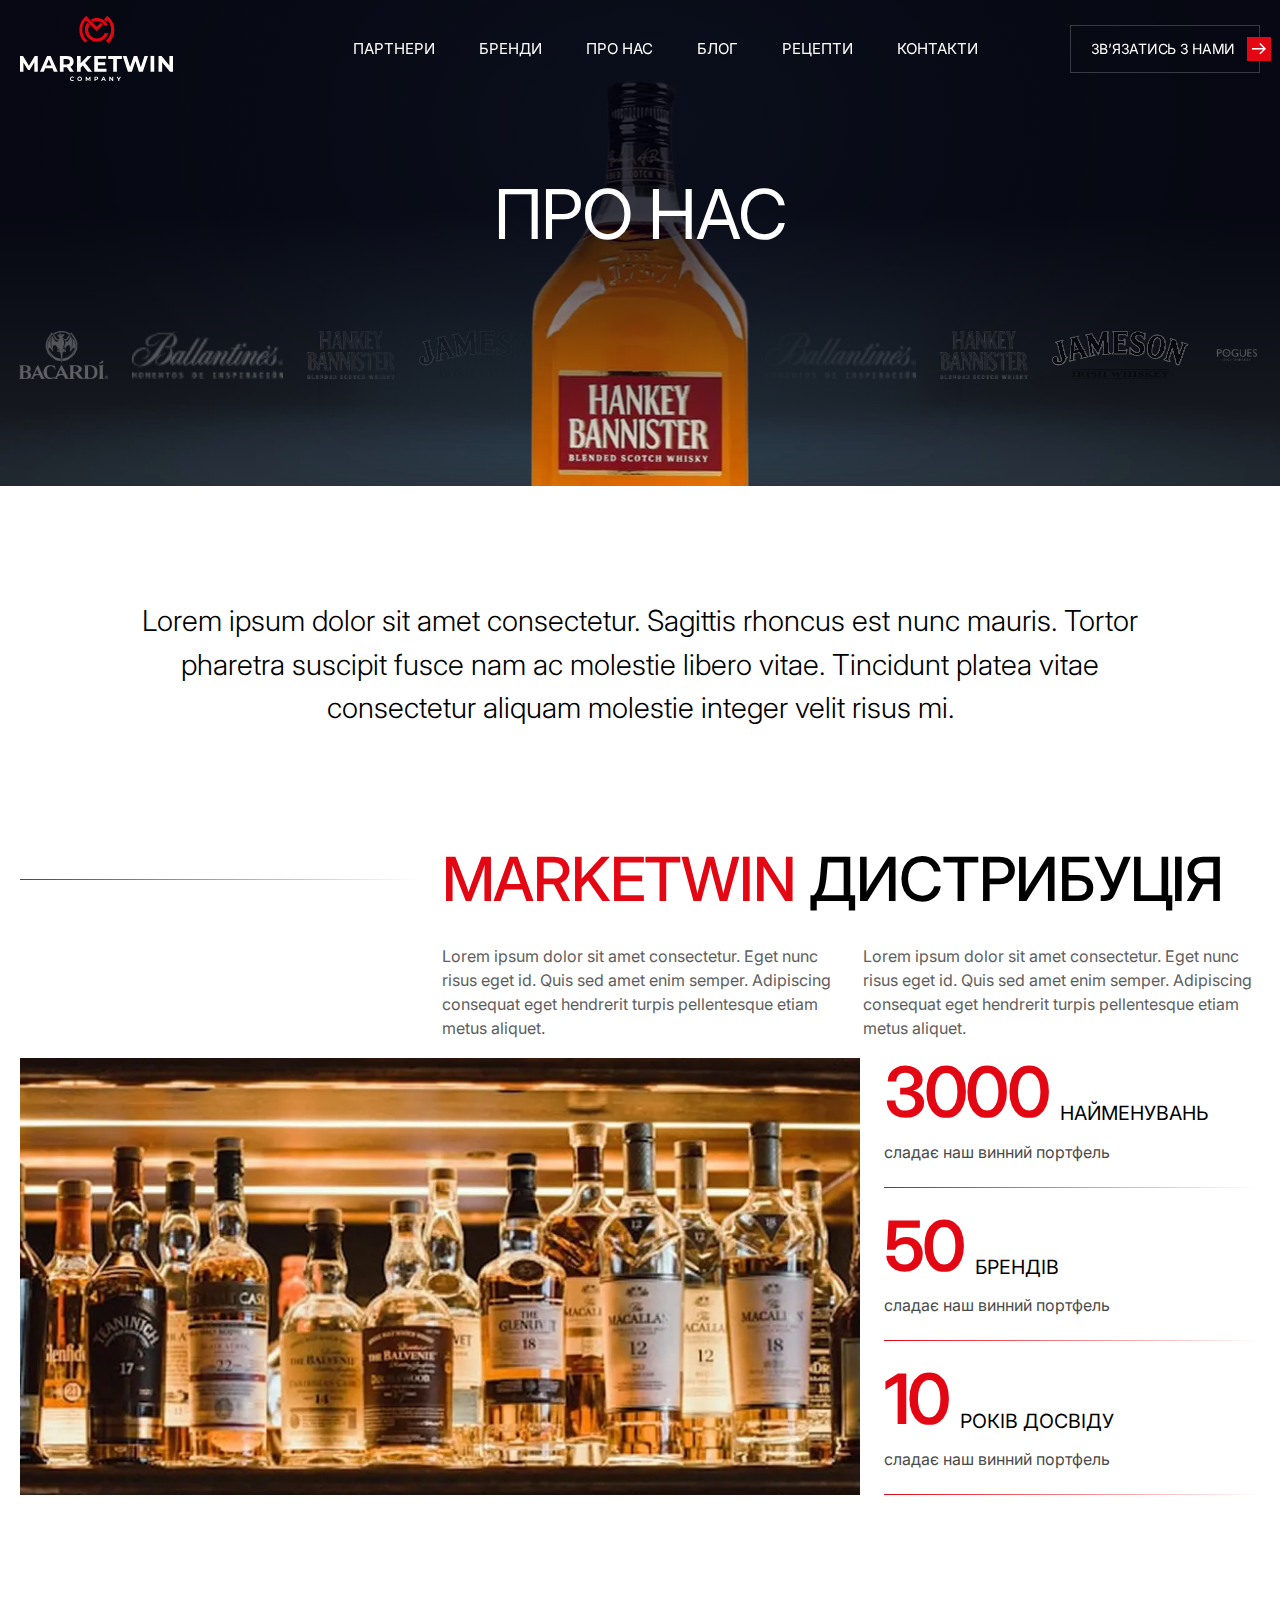
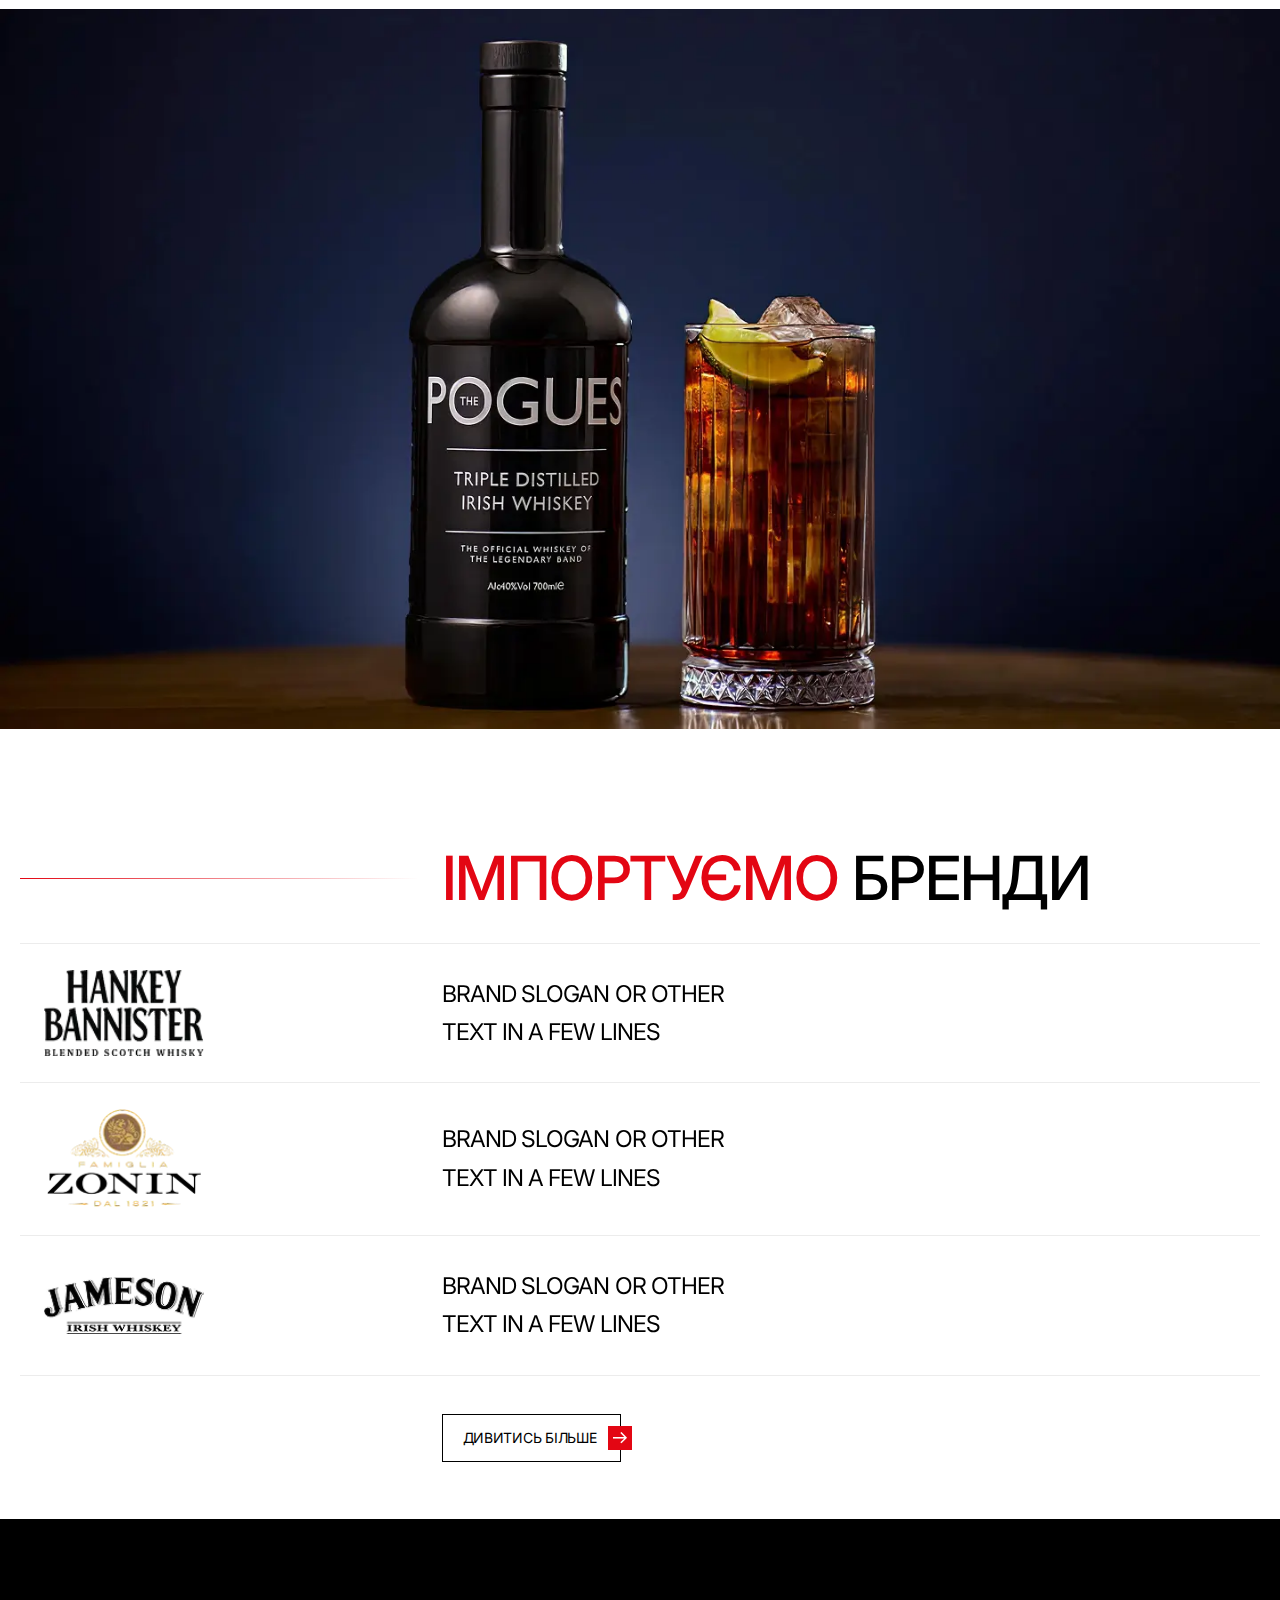
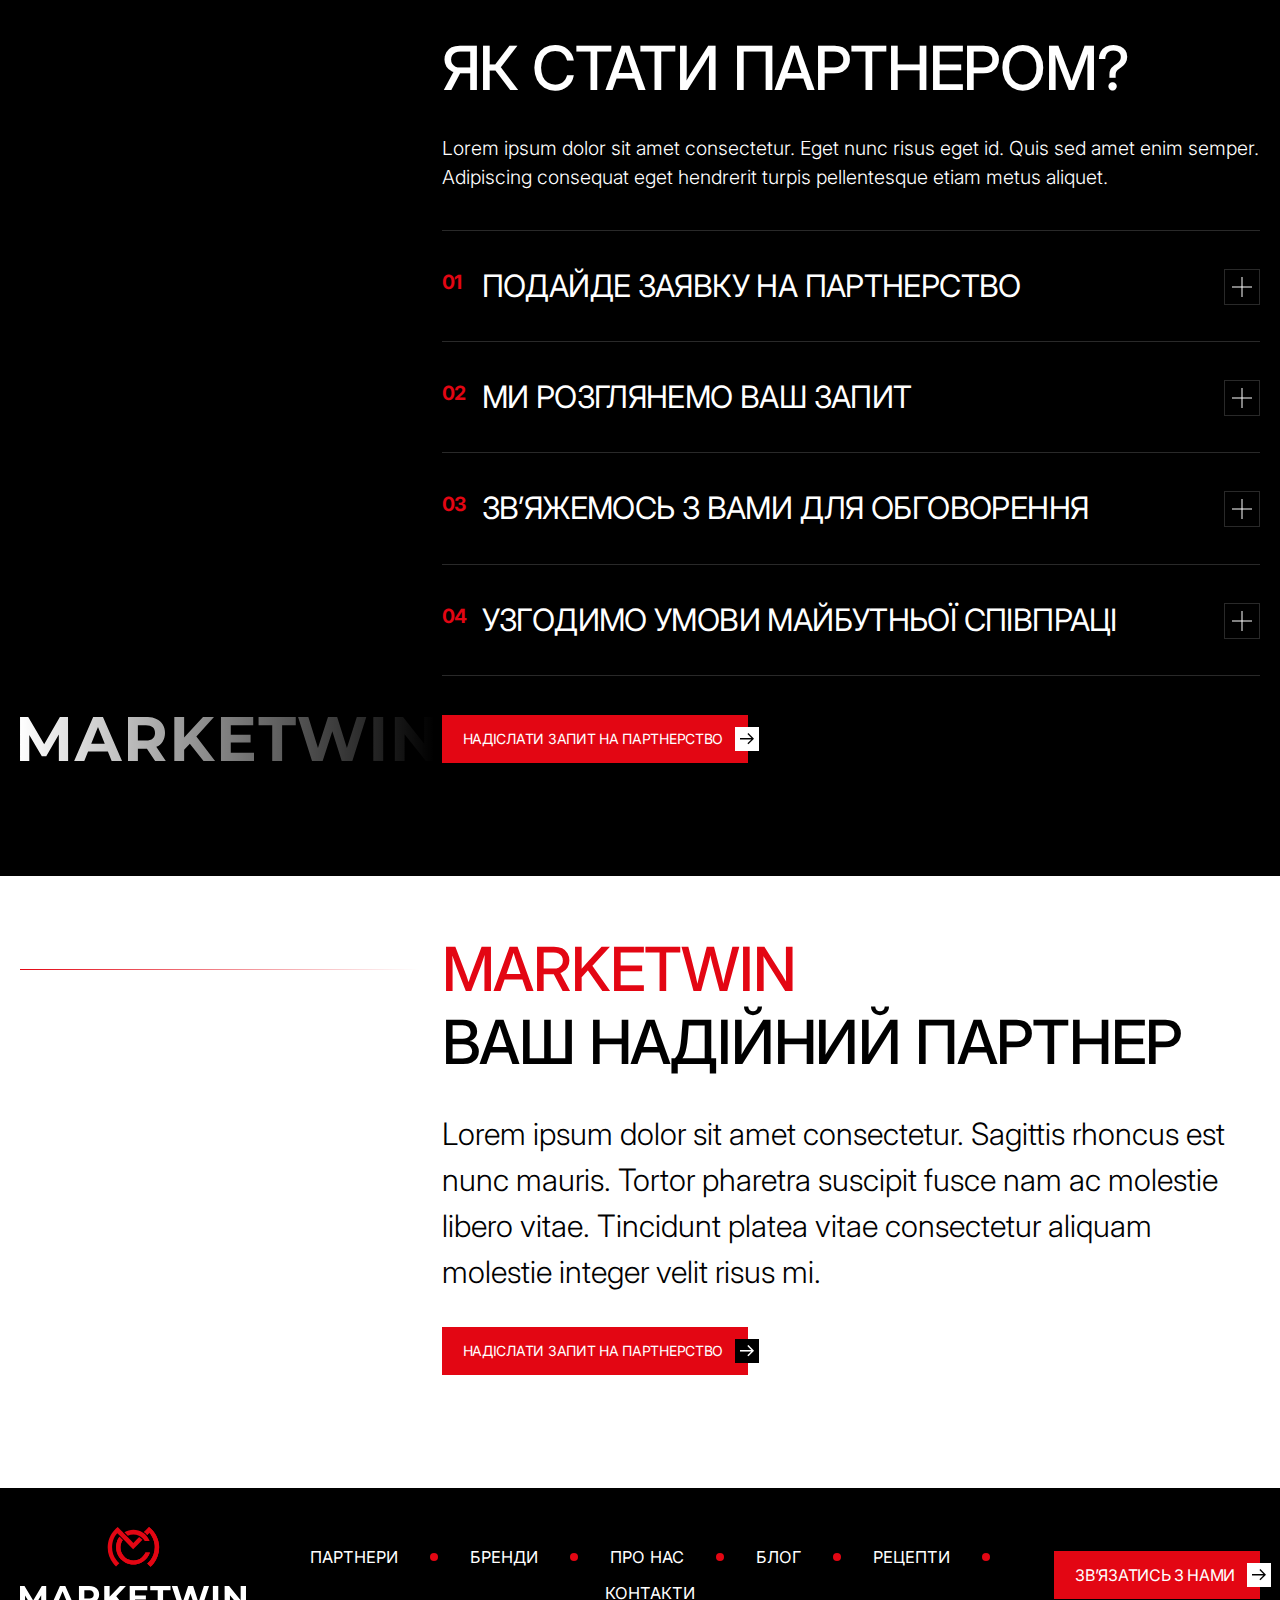
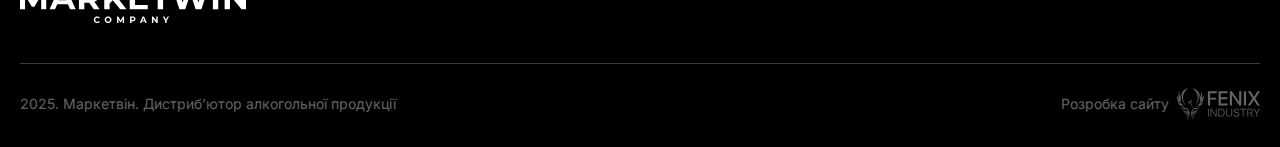
==== about-us.html @ 6cb3fb3c "Add files via upload" ====
<!DOCTYPE html>
<html lang="en">

<head>
	<title>marketwin</title>
	<meta charset="UTF-8">
	<meta name="format-detection" content="telephone=no">
	<!-- <style>body{opacity: 0;}</style> -->
	<link rel="stylesheet" href="css/style.min.css?_v=20250410110631">
	<link rel="shortcut icon" href="favicon.ico">
	<!-- <meta name="robots" content="noindex, nofollow"> -->
	<meta name="viewport" content="width=device-width, initial-scale=1.0">

</head>

<body class="page-load">
	<div class="wrapper">
		<header class="header" data-scroll-show>
			<div class="header__container">
				<button class="btn-modal-email _icon-email" type="button"></button>

				<a href="/" class="header__logo"><img src="img/logo.svg" alt="logo"></a>


				<div class="header__menu menu">
					<nav class="menu__body">
						<ul class="menu__list">
							<li class="menu__item"><a href="" class="menu__link">Партнери</a></li>
							<li class="menu__item"><a href="" class="menu__link">Бренди</a></li>
							<li class="menu__item"><a href="/about-us.html" class="menu__link">Про нас</a></li>
							<li class="menu__item"><a href="" class="menu__link">Блог</a></li>
							<li class="menu__item"><a href="" class="menu__link">Рецепти</a></li>
							<li class="menu__item"><a href="" class="menu__link">Контакти</a></li>
						</ul>
					</nav>
					<button class="btn btn-default btn-call" type="button">
						<span>Зв’язатись з нами</span>
						<span class="icon-arrow _icon-arrow-right"></span>
					</button>
				</div>
				<button type="button" class="menu__icon icon-menu">
					<div class="icon-menu__wrap">
						<span></span>
					</div>
				</button>
			</div>
		</header>
		<main class="page">

			<section class="hero" style="background-image: url(img/hero-bg.webp);">
				<h1 class="hero__title page-title">Про нас</h1>
				<div class="hero__wrap">
					<div class="hero__brands">
						<div class="brands">
							<div class="brands__list">
								<div class="brands__item">
									<img src="img/brands/bacardi.webp" alt="Image">
								</div>
								<div class="brands__item">
									<img src="img/brands/ballantine.webp" alt="Image">
								</div>
								<div class="brands__item">
									<img src="img/brands/hankey-bannister.webp" alt="Image">
								</div>
								<div class="brands__item">
									<img src="img/brands/jameson.webp" alt="Image">
								</div>
								<div class="brands__item">
									<img src="img/brands/pogues2.webp" alt="Image">
								</div>
								<div class="brands__item">
									<img src="img/brands/bacardi.webp" alt="Image">
								</div>
								<div class="brands__item">
									<img src="img/brands/ballantine.webp" alt="Image">
								</div>
								<div class="brands__item">
									<img src="img/brands/hankey-bannister.webp" alt="Image">
								</div>
								<div class="brands__item">
									<img src="img/brands/jameson.webp" alt="Image">
								</div>
								<div class="brands__item">
									<img src="img/brands/pogues2.webp" alt="Image">
								</div>
							</div>
							<div class="brands__list">
								<div class="brands__item">
									<img src="img/brands/bacardi.webp" alt="Image">
								</div>
								<div class="brands__item">
									<img src="img/brands/ballantine.webp" alt="Image">
								</div>
								<div class="brands__item">
									<img src="img/brands/hankey-bannister.webp" alt="Image">
								</div>
								<div class="brands__item">
									<img src="img/brands/jameson.webp" alt="Image">
								</div>
								<div class="brands__item">
									<img src="img/brands/pogues.webp" alt="Image">
								</div>
								<div class="brands__item">
									<img src="img/brands/bacardi.webp" alt="Image">
								</div>
								<div class="brands__item">
									<img src="img/brands/ballantine.webp" alt="Image">
								</div>
								<div class="brands__item">
									<img src="img/brands/hankey-bannister.webp" alt="Image">
								</div>
								<div class="brands__item">
									<img src="img/brands/jameson.webp" alt="Image">
								</div>
								<div class="brands__item">
									<img src="img/brands/pogues.webp" alt="Image">
								</div>
							</div>
							<div class="brands__list">
								<div class="brands__item">
									<img src="img/brands/bacardi.webp" alt="Image">
								</div>
								<div class="brands__item">
									<img src="img/brands/ballantine.webp" alt="Image">
								</div>
								<div class="brands__item">
									<img src="img/brands/hankey-bannister.webp" alt="Image">
								</div>
								<div class="brands__item">
									<img src="img/brands/jameson.webp" alt="Image">
								</div>
								<div class="brands__item">
									<img src="img/brands/pogues.webp" alt="Image">
								</div>
								<div class="brands__item">
									<img src="img/brands/bacardi.webp" alt="Image">
								</div>
								<div class="brands__item">
									<img src="img/brands/ballantine.webp" alt="Image">
								</div>
								<div class="brands__item">
									<img src="img/brands/hankey-bannister.webp" alt="Image">
								</div>
								<div class="brands__item">
									<img src="img/brands/jameson.webp" alt="Image">
								</div>
								<div class="brands__item">
									<img src="img/brands/pogues.webp" alt="Image">
								</div>
							</div>
						</div>
					</div>

					<div class="hero__img">
						<img src="img/hero/hero06.webp" alt="Image">
					</div>
				</div>
			</section>

			<div class="section">
				<blockquote>
					Lorem ipsum dolor sit amet consectetur. Sagittis rhoncus est nunc mauris. Tortor pharetra suscipit
					fusce nam ac molestie
					libero vitae. Tincidunt platea vitae consectetur aliquam molestie integer velit risus mi.
				</blockquote>
			</div>
			<section class="section distribution">
				<div class="distribution__container">
					<h2 class="section-title"> <span class="decor-text">marketwin</span> дистрибуція</h2>
					<div class="section-text w-60">
						<p>Lorem ipsum dolor sit amet consectetur. Eget nunc risus eget id. Quis sed amet enim semper.
							Adipiscing consequat eget
							hendrerit turpis pellentesque etiam metus aliquet.</p>
						<p>Lorem ipsum dolor sit amet consectetur. Eget nunc risus eget id. Quis sed amet enim semper.
							Adipiscing consequat eget
							hendrerit turpis pellentesque etiam metus aliquet.</p>
					</div>

					<div class="distribution-row">
						<div class="distribution-img">
							<img class="ibg" src="img/test-img01.webp" alt="Image">
						</div>
						<div class="distribution-list">
							<div class="distribution-item">
								<div class="distribution-title">
									<div class="number">3000</div>НАЙМЕНУВАНЬ
								</div>
								<div class="distribution-text">сладає наш винний портфель</div>
							</div>
							<div class="distribution-item">
								<div class="distribution-title">
									<div class="number">50</div>Брендів
								</div>
								<div class="distribution-text">сладає наш винний портфель</div>
							</div>
							<div class="distribution-item">
								<div class="distribution-title">
									<div class="number">10</div>років досвіду
								</div>
								<div class="distribution-text">сладає наш винний портфель</div>
							</div>


						</div>
					</div>
				</div>
			</section>

			<div class="main-img">
				<img class="ibg" src="img/coctails.webp" alt="coctails">
			</div>

			<section class="section import-brands">
				<div class="import-brands__container">
					<div class="section-title"><span>імпортуємо</span> Бренди</div>
					<div class="import-brands__list">
						<div class="import-brands__item">
							<a class="import-brands__logo" href="#">
								<img src="img/brand02.webp" alt="Image">
							</a>
							<a class="import-brands__title" href="#">brand slogan or other
								text in a few lines</a>

							<div class="import-brands__img">
								<img src="img/brands-test.webp" alt="Image">
								<a class="btn btn-default btn-red" href="#">
									<span>дивитись каталог</span>
									<span class="icon-arrow _icon-arrow-right"></span>
								</a>
							</div>
						</div>
						<div class="import-brands__item">
							<div class="import-brands__logo">
								<img src="img/brand03.webp" alt="Image">
							</div>
							<div class="import-brands__title">brand slogan or other
								text in a few lines</div>

							<div class="import-brands__img">
								<img src="img/brands-test.webp" alt="Image">
								<a class="btn btn-default btn-red" href="#">
									<span>дивитись каталог</span>
									<span class="icon-arrow _icon-arrow-right"></span>
								</a>
							</div>
						</div>
						<div class="import-brands__item">
							<div class="import-brands__logo">
								<img src="img/brand04.webp" alt="Image">
							</div>
							<div class="import-brands__title">brand slogan or other
								text in a few lines</div>

							<div class="import-brands__img">
								<img src="img/brands-test.webp" alt="Image">
								<a class="btn btn-default btn-red" href="#">
									<span>дивитись каталог</span>
									<span class="icon-arrow _icon-arrow-right"></span>
								</a>
							</div>
						</div>
					</div>

					<a class="import-brands__btn btn btn-default" href="#">
						<span>Дивитись більше</span>
						<span class="icon-arrow _icon-arrow-right"></span>
					</a>
				</div>
			</section>

			<section class="section spollers-section">
				<div class="spollers-section__container">

					<h2 class="spollers-section__title section-title">Як стати партнером?</h2>
					<div class="spollers-section__text">Lorem ipsum dolor sit amet consectetur. Eget nunc risus eget id.
						Quis sed amet enim semper. Adipiscing consequat eget
						hendrerit turpis pellentesque etiam metus aliquet.</div>

					<div data-spollers class="spollers">
						<details class="spollers__item">
							<summary class="spollers__title">подайде заявку на партнерство
								<span class="spollers-icon"></span>
							</summary>
							<div class="spollers__body">Marketwin – це офіційний дистриб’ютор алкогольної продукції в
								Україні. Ми забезпечуємо ресторани, бари, готелі та
								магазини якісними напоями від світових брендів. Наша компанія гарантує оригінальність
								продукції, надійні поставки та
								професійний підхід до співпраці. Завдяки багаторічному досвіду та налагодженим
								партнерським відносинам, ми пропонуємо
								широкий асортимент напоїв, включаючи віскі, вино, коньяк, лікери та багато іншого.</div>
						</details>
						<details class="spollers__item">
							<summary class="spollers__title">Ми розглянемо ваш запит
								<span class="spollers-icon"></span>
							</summary>
							<div class="spollers__body">Marketwin – це офіційний дистриб’ютор алкогольної продукції в
								Україні. Ми забезпечуємо ресторани, бари, готелі та
								магазини якісними напоями від світових брендів. Наша компанія гарантує оригінальність
								продукції, надійні поставки та
								професійний підхід до співпраці. Завдяки багаторічному досвіду та налагодженим
								партнерським відносинам, ми пропонуємо
								широкий асортимент напоїв, включаючи віскі, вино, коньяк, лікери та багато іншого.</div>
						</details>
						<details class="spollers__item">
							<summary class="spollers__title">Зв’яжемось з вами для обговорення
								<span class="spollers-icon"></span>
							</summary>
							<div class="spollers__body">Marketwin – це офіційний дистриб’ютор алкогольної продукції в
								Україні. Ми забезпечуємо ресторани, бари, готелі та
								магазини якісними напоями від світових брендів. Наша компанія гарантує оригінальність
								продукції, надійні поставки та
								професійний підхід до співпраці. Завдяки багаторічному досвіду та налагодженим
								партнерським відносинам, ми пропонуємо
								широкий асортимент напоїв, включаючи віскі, вино, коньяк, лікери та багато іншого.</div>
						</details>
						<details class="spollers__item">
							<summary class="spollers__title">Узгодимо умови майбутньої співпраці
								<span class="spollers-icon"></span>
							</summary>
							<div class="spollers__body">Marketwin – це офіційний дистриб’ютор алкогольної продукції в
								Україні. Ми забезпечуємо ресторани, бари, готелі та
								магазини якісними напоями від світових брендів. Наша компанія гарантує оригінальність
								продукції, надійні поставки та
								професійний підхід до співпраці. Завдяки багаторічному досвіду та налагодженим
								партнерським відносинам, ми пропонуємо
								широкий асортимент напоїв, включаючи віскі, вино, коньяк, лікери та багато іншого.</div>
						</details>
					</div>

					<div class="spollers-section-bottom">
						<div class="logo">
							<img src="img/icon-logo.svg" alt="Image">
						</div>
						<div class="logo-text">
							<img src="img/marketwin-gradient.svg" alt="Image">
						</div>
						<button type="button" class="btn btn-default btn-red mob-w">
							<span>Надіслати запит на партнерство</span>
							<span class="icon-arrow _icon-arrow-right white-icon"></span>
						</button>
					</div>
				</div>
			</section>


			<section class="section">
				<div class="section__container">
					<h2 class="section-title">
						<span>Marketwin</span> ваш надійний партнер
					</h2>

					<p>
						Lorem ipsum dolor sit amet consectetur. Sagittis rhoncus est nunc mauris. Tortor pharetra
						suscipit fusce nam ac molestie
						libero vitae. Tincidunt platea vitae consectetur aliquam molestie integer velit risus mi.
					</p>

					<button class="btn btn-default btn-red">
						<span>Надіслати запит на партнерство</span>
						<span class="icon-arrow _icon-arrow-right"></span>
					</button>
				</div>
			</section>
		</main>
		<footer class="footer">
			<div class="footer__container">
				<div class="footer__top">
					<a href="" class="footer__logo"><img src="img/logo.svg" alt="logo"></a>
					<nav class="footer__menu">
						<ul>
							<li><a href="#">Партнери</a></li>
							<li><a href="#">Бренди</a></li>
							<li><a href="#">Про нас</a></li>
							<li><a href="#">Блог</a></li>
							<li><a href="#">Рецепти</a></li>
							<li><a href="#">Контакти</a></li>
						</ul>
					</nav>
					<button class="btn btn-default btn-red" type="button">
						<span>Зв’язатись з нами</span>
						<span class="icon-arrow white-icon _icon-arrow-right"></span>
					</button>
				</div>
				<div class="footer__bottom">
					<div class="copyright">2025. Маркетвін. Дистриб’ютор алкогольної продукції</div>
					<div class="fenix-copyright">
						<span>Розробка сайту</span>
						<a href="https://fnx.com.ua/ua">
							<img src="img/fenix-logo.svg" alt="fenix-logo">
						</a>
					</div>
				</div>
			</div>
		</footer>
		<div class="loader-container" id="loader">
			<div class="loader-group">
				<div class="drink-glass">

				</div>
				<div class="drink-level"></div>
			</div>
			<style>
				html {
					&:has(.page-load) {
						overflow: hidden;
					}
				}

				.loader-container {
					position: fixed;
					top: 0;
					left: 0;
					width: 100vw;
					height: 100vh;
					background-color: #000;
					display: flex;
					justify-content: center;
					align-items: center;
					z-index: 9999;
				}

				.loader-group {
					position: relative;
					display: block;
					width: 200px;
				}

				.drink-glass {
					border: 4px solid rgba(255, 255, 255, 0.18);
					background:
						linear-gradient(to right,
							rgba(255, 255, 255, 0.1) 5%,
							rgba(255, 255, 255, 0.17)21%,
							rgba(255, 255, 255, 0.15)30%,
							rgba(255, 255, 255, 0.1) 50%,
							rgba(255, 255, 255, 0.05) 70%,
							rgba(255, 255, 255, 0.05) 89%,
							rgba(255, 255, 255, 0.1) 95%);
					display: block;
					width: 100px;
					height: 170px;
					margin: 0 50px;
					border-radius: 0 0 30px 30px;
					border-top: none;
				}

				.drink-level {
					z-index: -1;
					position: absolute;
					top: 0;
					left: 50px;
					display: block;
					width: 108px;
					height: 144px;
					background: linear-gradient(rgb(183, 43, 23), rgb(183, 43, 23));
					background-image:
						linear-gradient(rgb(132, 0, 0), rgb(183, 43, 23) 4px, rgb(183, 43, 23), rgb(132, 0, 0));
					background-repeat:
						no-repeat;
					background-position:
						0 0;
					background-size:
						100% 100%;
					border-radius: 2px 2px 30px 30px;
					transform-origin: bottom;
					transform: translateY(154px);
					max-height: 0%;
					animation: fillup 1.5s ease-out forwards;
					overflow: hidden;
				}

				.drink-level:after {
					content: "";
					display: block;
					width: 108px;
					height: 144px;
					background-image:
						radial-gradient(rgba(255, 255, 255, 0) 30%,
							rgba(255, 255, 255, 0.2) 35%,
							rgba(255, 255, 255, 0.2) 45%,
							rgba(255, 255, 255, 0) 50%),
						radial-gradient(rgba(255, 255, 255, 0) 30%,
							rgba(255, 255, 255, 0.2) 35%,
							rgba(255, 255, 255, 0.2) 45%,
							rgba(255, 255, 255, 0) 50%),
						radial-gradient(rgba(255, 255, 255, 0) 30%,
							rgba(255, 255, 255, 0.2) 35%,
							rgba(255, 255, 255, 0.2) 45%,
							rgba(255, 255, 255, 0) 50%),
						radial-gradient(rgba(255, 255, 255, 0) 30%,
							rgba(255, 255, 255, 0.2) 35%,
							rgba(255, 255, 255, 0.2) 45%,
							rgba(255, 255, 255, 0) 50%);
					background-repeat:
						no-repeat;
					background-position:
						70px 20px,
						60px 100px,
						50px 70px,
						20px 50px;
					background-size:
						20px 20px,
						10px 10px,
						20px 20px,
						20px 20px;
					border-radius: 2px 2px 30px 30px;
					transform-origin: bottom;
					animation:
						bubbles 1.7s ease-out forwards infinite,
						bobbing 800ms ease-in-out infinite alternate;
				}

				@keyframes fillup {
					0% {
						max-height: 0px;
						transform: translateY(174px);
					}

					100% {
						max-height: 144px;
						transform: translateY(30px);
					}
				}

				@keyframes bubbles {
					0% {
						transform: translateY(100px);
					}

					100% {
						transform: translateY(-100px);
					}
				}

				@keyframes bobbing {
					0% {
						margin-left: -8px;
					}

					100% {
						margin-left: 8px;
					}
				}
			</style>
		</div>
		<script>
			document.addEventListener("DOMContentLoaded", function() {
				const loader = document.getElementById("loader");
				loader.style.display = "none";
				document.body.classList.remove("page-load");
			});
		</script>
		<div id="popup" aria-hidden="true" class="popup">
			<div class="popup__wrapper">
				<div class="popup__content">
					<button data-close type="button" class="popup__close">
						<svg width="23" height="23" viewBox="0 0 23 23" fill="none" xmlns="http://www.w3.org/2000/svg">
							<path opacity="0.850056" d="M1.73333 1.48883L21.5469 21.0288" stroke="#979797" stroke-linecap="square" />
							<path opacity="0.850056" d="M21.2667 1.48883L1.45309 21.0288" stroke="#979797" stroke-linecap="square" />
						</svg>
					</button>
					<div class="popup__text">
						Popup content
					</div>
				</div>
			</div>
		</div>
	</div>
	<script src="js/app.min.js?_v=20250410110631"></script>
</body>

</html>
---- css/style.min.css ----
@import url('https://fonts.googleapis.com/css2?family=Inter:ital,opsz,wght@0,14..32,100..900; 1,14..32,100..900&display=swap');@font-face{font-family:icons;font-display:swap;src:url(../fonts/icons.woff2) format("woff2");font-weight:400;font-style:normal}[class*=_icon-]::before{font-family:icons;font-style:normal;font-weight:400;font-variant:normal;text-transform:none;line-height:1;-webkit-font-smoothing:antialiased;-moz-osx-font-smoothing:grayscale}._icon-email:before{content:""}._icon-facebook:before{content:""}._icon-instagram:before{content:""}._icon-location:before{content:""}._icon-mail:before{content:""}._icon-phone1:before{content:""}._icon-telegram:before{content:""}._icon-viber:before{content:""}._icon-arrow-right:before{content:""}._icon-arrow-left:before{content:""}:root{--main-color:#000;--primary:#e30613;--white-color:#ffffff;--grey-color:#5e5e5e;--grey-color2:#7d7d7d;--grey-color3:#969696;--stroke-color:#ececec;--bullet-color:#e4e4e4}*{padding:0;margin:0;border:0}*,*::after,*::before{box-sizing:border-box}*::after,*::before{display:inline-block}body,html{height:100%;min-width:360px}body{color:#000;line-height:1;font-family:Inter,sans-serif;font-size:1rem;-ms-text-size-adjust:100%;-moz-text-size-adjust:100%;-webkit-text-size-adjust:100%;-webkit-font-smoothing:antialiased;-moz-osx-font-smoothing:grayscale}button,input,textarea{font-family:Inter,sans-serif;font-size:inherit;line-height:inherit;color:inherit;background-color:rgba(0,0,0,0)}input,textarea{width:100%}label{display:inline-block}button,option,select{cursor:pointer}a{display:inline-block;color:inherit;text-decoration:none}ul li{list-style:none}img{vertical-align:top}h1,h2,h3,h4,h5,h6{font-weight:inherit;font-size:inherit}html{scroll-behavior:smooth}body{font-size:1rem;font-weight:400;line-height:1.5}.lock body{overflow:hidden;touch-action:none;-ms-scroll-chaining:none;overscroll-behavior:none}.wrapper{min-height:100%;display:flex;flex-direction:column;overflow:hidden}@supports (overflow:clip){.wrapper{overflow:clip}}.wrapper>main{flex:1 1 auto}.wrapper>*{min-width:0}[class*=__container]{max-width:86.5rem;margin:0 auto;padding:0 1.25rem}[class*="--gc"]{display:grid;min-width:0;grid-template-columns:1.25rem 1fr minmax(auto,84rem) 1fr 1.25rem}[class*="--gc"]>*{min-width:0;grid-column:3/4}.btn{position:relative;display:inline-flex;align-items:center;justify-content:center;padding:0;font-size:.875rem;font-weight:400;line-height:1.42;text-transform:uppercase;letter-spacing:-.02em;transition:all .3s ease}.btn--fw{width:100%}.btn-default{padding:.625rem 1.5rem .625rem 1.25rem;min-height:3rem;color:var(--main-color);border:1px solid var(--main-color)}.btn-default.mob-w{margin-right:.875rem}.btn-default.btn-call{border:1px solid rgba(255,255,255,.2);color:var(--white-color)}.btn-default.btn-red{background:var(--primary);border-color:var(--primary);color:var(--white-color)}.btn-default.btn-red .icon-arrow{color:var(--white-color);background:var(--main-color)}.btn-default.btn-red .icon-arrow.white-icon{background:var(--white-color);color:var(--main-color)}.btn-default .icon-arrow{position:absolute;z-index:5;top:50%;right:0;-webkit-transform:translateY(-50%) translateX(50%);transform:translateY(-50%) translateX(50%)}.icon-arrow{display:flex;align-items:center;justify-content:center;width:1.5rem;height:1.5rem;font-size:.875rem;background:var(--primary);color:var(--white-color);transition:all .3s ease;will-change:transform}.icon-arrow.white-icon{background:var(--white-color);color:var(--main-color)}@-webkit-keyframes arrowMove{0%{-webkit-transform:translateY(-50%) translateX(50%);transform:translateY(-50%) translateX(50%)}20%{-webkit-transform:translateY(-50%) translateX(65%);transform:translateY(-50%) translateX(65%)}40%{-webkit-transform:translateY(-50%) translateX(40%);transform:translateY(-50%) translateX(40%)}60%{-webkit-transform:translateY(-50%) translateX(55%);transform:translateY(-50%) translateX(55%)}80%{-webkit-transform:translateY(-50%) translateX(45%);transform:translateY(-50%) translateX(45%)}100%{-webkit-transform:translateY(-50%) translateX(50%);transform:translateY(-50%) translateX(50%)}}@keyframes arrowMove{0%{-webkit-transform:translateY(-50%) translateX(50%);transform:translateY(-50%) translateX(50%)}20%{-webkit-transform:translateY(-50%) translateX(65%);transform:translateY(-50%) translateX(65%)}40%{-webkit-transform:translateY(-50%) translateX(40%);transform:translateY(-50%) translateX(40%)}60%{-webkit-transform:translateY(-50%) translateX(55%);transform:translateY(-50%) translateX(55%)}80%{-webkit-transform:translateY(-50%) translateX(45%);transform:translateY(-50%) translateX(45%)}100%{-webkit-transform:translateY(-50%) translateX(50%);transform:translateY(-50%) translateX(50%)}}.menu{display:flex;align-items:center;margin-left:auto}.menu ul{display:flex;align-items:center;justify-content:center;gap:2.75rem}.menu li a{position:relative;padding:.25rem 0;color:var(--white-color);font-size:.875rem;font-weight:400;line-height:normal;text-transform:uppercase;transition:color .3s ease}.icon-menu{display:none}body::after{content:"";background-color:rgba(0,0,0,.5);position:fixed;width:100%;height:100%;top:0;left:0;opacity:0;transition:opacity .8s ease 0s;pointer-events:none;z-index:149}.popup-show body::after{opacity:1}.popup{position:fixed;top:0;left:0;bottom:0;right:0;padding:30px 10px;transition:visibility .8s ease 0s;visibility:hidden;pointer-events:none}.popup_show{z-index:150;visibility:visible;overflow:auto;pointer-events:auto}.popup_show .popup__content{visibility:visible;-webkit-transform:scale(1);transform:scale(1)}.popup__wrapper{display:flex;flex-direction:column;align-items:center;min-height:100%;flex:1 1 auto;width:100%;display:flex;justify-content:center;align-items:center}.popup__content{visibility:hidden;-webkit-transform:scale(0);transform:scale(0);transition:-webkit-transform .3s ease 0s;transition:transform .3s ease 0s;transition:transform .3s ease 0s,-webkit-transform .3s ease 0s;background-color:#eee;padding:20px;width:100%;max-width:900px;border-radius:20px}.lock .popup__content{visibility:visible}.spollers{counter-reset:number}.spollers__item{display:flex;flex-direction:column;counter-increment:number;width:100%;padding-top:2rem;padding-bottom:2rem;font-size:1.25rem;border-bottom:1px solid rgba(255,255,255,.16);transition:all .3s ease;cursor:pointer;text-align:left;position:relative;list-style:none}.spollers__item:first-child{border-top:1px solid rgba(255,255,255,.16)}.spollers__item:has(.spollers__body) .spollers__title{position:relative}.spollers__item:has(.spollers__body) .spollers-icon{display:flex}.spollers__item::-webkit-details-marker,.spollers__item::marker{display:none}._spoller-init .spollers__item{cursor:pointer}.spollers__item::before{content:"0" counter(number);position:absolute;top:2rem;left:0;color:var(--primary);font-weight:700;line-height:2;letter-spacing:-.04em;text-transform:uppercase;transition:color .3s ease}.spollers__item:nth-child(n+10)::before{content:counter(number)}.spollers__title{padding-left:2.5rem;font-weight:400;line-height:1.5;letter-spacing:-.02em;text-transform:uppercase;list-style:none}.spollers__title::-webkit-details-marker,.spollers__title::marker{display:none}.spollers__title._spoller-active .spollers-icon::after,.spollers__title._spoller-active .spollers-icon::before{-webkit-transform:translate(-50%,-50%) rotate(180deg);transform:translate(-50%,-50%) rotate(180deg)}.spollers__title._spoller-active .spollers-icon::after{opacity:0}.spollers-icon{position:absolute;top:.375rem;right:0;align-items:center;justify-content:center;flex-shrink:0;width:2.25rem;height:2.25rem;font-weight:300;border:1px solid rgba(255,255,255,.16);background:var(--main-color);color:var(--white-color);transition:all .3s ease;display:none}.spollers-icon::after,.spollers-icon::before{content:"";position:absolute;top:50%;left:50%;-webkit-transform:translate(-50%,-50%);transform:translate(-50%,-50%);width:1.25rem;height:.0625rem;background:var(--white-color);transition:all .3s ease}.spollers-icon::after{-webkit-transform:translate(-50%,-50%) rotate(90deg);transform:translate(-50%,-50%) rotate(90deg)}.spollers__body{width:100%;padding-top:1.25rem;padding-left:2.5rem;color:rgba(255,255,255,.8)}.ibg{width:100%;height:100%;-o-object-fit:cover;object-fit:cover}.ibg--top{-o-object-position:top;object-position:top}.ibg--bottom{-o-object-position:bottom;object-position:bottom}.ibg--left{-o-object-position:left;object-position:left}.ibg--right{-o-object-position:right;object-position:right}.ibg--contain{-o-object-fit:contain;object-fit:contain}img{display:block;max-width:100%}.section{position:relative;overflow:hidden}.section:last-child{padding-bottom:0}.section-title{position:relative;width:100%;color:var(--main-color);font-weight:500;line-height:1.2;letter-spacing:-.02em;text-transform:uppercase}.section-title:not(:last-child){margin-bottom:1.75rem}.section-title span{color:var(--primary)}.section-title span::after{content:"";height:.0625rem;background:linear-gradient(90deg,#e30613 0,rgba(227,6,19,0) 100%)}.section-text{color:var(--grey-color)}.section-text:not(:last-child){margin-bottom:1.125rem}.page-title{color:var(--white-color);font-weight:400!important;line-height:1.1;letter-spacing:.02em;text-transform:uppercase}.center{text-align:center}.swiper-nav{position:relative;width:-webkit-fit-content;width:-moz-fit-content;width:fit-content;display:flex;align-items:center;justify-content:center;gap:2.25rem}.swiper-nav:has(.swiper-button-lock){display:none}.swiper-nav::before{content:"";position:absolute;top:50%;left:50%;-webkit-transform:translate(-50%,-50%);transform:translate(-50%,-50%);width:.5rem;height:.5rem;border-radius:50%;background:var(--primary)}.swiper:has(.swiper-pagination-lock){padding-bottom:0!important}.swiper.swiper-watch-progress{overflow:visible!important}.swiper.swiper-watch-progress .swiper-slide{opacity:1;height:auto!important}.swiper.swiper-watch-progress .swiper-slide:not(.swiper-slide-visible){opacity:0;pointer-events:none;transition:opacity .3s}.swiper-pagination{display:flex;align-items:center;justify-content:center;width:-webkit-fit-content;width:-moz-fit-content;width:fit-content;gap:.375rem}.swiper-pagination .swiper-pagination-bullet{flex-shrink:0;transition:all .3s ease;width:.625rem;height:.625rem;-webkit-transform:scale(.6);transform:scale(.6);background:var(--bullet-color)}.swiper-pagination .swiper-pagination-bullet.swiper-pagination-bullet-active{background:var(--primary);-webkit-transform:scale(1);transform:scale(1)}.swiper-pagination.black-mod{padding:.5rem 1rem;background:var(--main-color)}.swiper-pagination.black-mod .swiper-pagination-bullet{background:var(--white-color)}.swiper-pagination.black-mod .swiper-pagination-bullet.swiper-pagination-bullet-active{background:var(--primary)}.swiper-button-next,.swiper-button-prev{--color-icon:#fff;flex-shrink:0;width:2.5rem;height:2.5rem;font-size:1.75rem;color:var(--color-icon);cursor:pointer;display:flex;align-items:center;justify-content:center;background:rgba(0,0,0,0);transition:all .3s ease}.swiper-button-next span,.swiper-button-prev span{display:flex;width:1.5rem;height:1.5rem;font-size:1.5rem}.swiper-button-next.swiper-button-disabled,.swiper-button-prev.swiper-button-disabled{opacity:.5;cursor:default;pointer-events:none}.section__container .section-title span:first-child{display:flex;width:100%}.section__container p{font-weight:300;line-height:1.5}.section__container .btn{width:-webkit-fit-content;width:-moz-fit-content;width:fit-content}.section-description{font-weight:300;line-height:1.5}blockquote{overflow:hidden;max-width:65rem;padding:0 1.25rem;width:100%;margin-left:auto;margin-right:auto;text-align:center;font-weight:300;line-height:1.5}.main-img{position:relative;width:100%;overflow:hidden}.main-img::before{content:"";display:block;padding-bottom:56.25%}.main-img img{position:absolute;inset:0}.header{position:fixed;z-index:10000;top:0;left:0;width:100%;padding:2.0625rem 0;transition:all .3s ease;padding:16px 0;background:rgba(0,0,0,0)}.header._header-scroll{background:var(--main-color);margin-top:-6.0625rem}.header._header-show{margin-top:0}.header .header__container{display:flex;align-items:center;gap:1rem}.header .header__logo{position:relative;z-index:10;max-width:9.5625rem;width:100%;flex-shrink:0}.header .header__logo img{width:100%}.header .btn-modal-email{display:flex;align-items:center;justify-content:center;width:1.5rem;height:1.5rem;flex-shrink:0;color:var(--white-color);font-size:1.5rem}.footer{background:var(--main-color)}.footer .footer__top{display:flex;align-items:center;justify-content:space-between;gap:1rem}.footer .footer__top{padding-bottom:2.5rem}.footer .footer__logo{max-width:14.125rem;width:100%;flex-shrink:0}.footer .footer__logo img{width:100%}.footer .footer__menu ul{display:flex;align-items:center;flex-wrap:wrap;justify-content:center;gap:1rem 2rem}.footer .footer__menu li{display:flex;align-items:center;gap:2rem}.footer .footer__menu li a{color:var(--white-color);font-weight:400;line-height:normal;text-transform:uppercase;transition:color .3s ease}.footer .btn{flex-shrink:0;min-height:3rem;font-size:1rem}.footer .footer__bottom{display:flex;align-items:center;justify-content:space-between;gap:1rem;padding-top:1.5rem;color:rgba(255,255,255,.4);font-size:.875rem;font-weight:400;line-height:1.7}.footer .fenix-copyright{display:flex;align-items:center;gap:.5rem}.footer .fenix-copyright a img{transition:all .3s ease}.hero{position:relative;overflow:hidden;display:flex;background-size:cover;background-repeat:no-repeat;background-position:center}.hero .hero__wrap{position:relative;display:flex;align-items:center;justify-content:center;width:100%;margin-left:auto;margin-right:auto;padding-left:1.25rem;padding-right:1.25rem}.hero .hero__wrap::before{content:"";position:absolute;z-index:10;top:0;right:0;width:100%;height:100%;background:linear-gradient(180deg,rgba(1,2,14,.8) 43.69%,rgba(0,19,33,0) 100%)}.hero .hero__wrap .hero__img{position:absolute;left:50%;-webkit-transform:translateX(-50%) translateY(45%);transform:translateX(-50%) translateY(45%);bottom:0}.hero .hero__wrap .hero__brands{top:73%}.hero .hero__wrap .brands::before{left:50%;width:45%}.hero .hero__slider{position:relative;width:100%;display:flex;align-items:center;justify-content:center}.hero .hero__slider:not(.swiper-initialized) .swiper-wrapper{display:flex}.hero .hero__slider:not(.swiper-initialized) .swiper-slide{width:100%;display:flex;align-items:center;justify-content:center;flex-shrink:0}.hero .hero__slider::before{content:"";position:absolute;z-index:10;top:0;right:0;width:100%;height:40%;background:linear-gradient(180deg,rgba(1,2,14,.8) 43.69%,rgba(0,19,33,0) 100%)}.hero .hero__slider::after{content:"";position:absolute;z-index:10;bottom:-1px;left:50%;-webkit-transform:translateX(-50%);transform:translateX(-50%);background-image:url(../img/marketwin.webp);width:100%;height:8.75rem;background-size:contain;background-repeat:no-repeat;background-position:center bottom}.hero .hero__slider .hero__img{height:100vh;padding-top:4.375rem;position:relative;display:flex;align-items:flex-end;justify-content:center;width:-webkit-fit-content;width:-moz-fit-content;width:fit-content;margin-left:auto;margin-right:auto}.hero .hero__slider .hero__img img{position:relative;z-index:5;max-height:100%;width:-webkit-fit-content;width:-moz-fit-content;width:fit-content}.hero .swiper-slide{position:relative}.hero .hero__title{position:absolute;z-index:20;top:11.0625rem;width:100%;left:50%;-webkit-transform:translateX(-50%);transform:translateX(-50%);color:var(--white-color);text-align:center;font-weight:600;line-height:1.1;letter-spacing:-.02em;text-transform:uppercase}.hero .hero__img{position:relative;display:flex;align-items:flex-end;justify-content:center;width:-webkit-fit-content;width:-moz-fit-content;width:fit-content;margin-left:auto;margin-right:auto}.hero .hero__img img{position:relative;z-index:5;max-height:100%;width:-webkit-fit-content;width:-moz-fit-content;width:fit-content}.hero .hero__brands{position:absolute;top:58%;-webkit-transform:translateY(-50%);transform:translateY(-50%)}.hero .hero__brands img{-webkit-filter:grayscale(1) brightness(1000%);filter:grayscale(1) brightness(1000%);opacity:.5}.brands{position:relative;--gap:24px;display:flex;align-items:center;justify-content:center;gap:var(--gap)}.brands::before{content:"";position:absolute;top:50%;left:50%;z-index:1;width:38%;height:7.5rem;-webkit-transform:translate(-50%,-50%);transform:translate(-50%,-50%);-webkit-filter:blur(15px);filter:blur(15px);background:linear-gradient(90deg,rgba(40,53,62,.4) 0,rgba(40,53,62,.6) 10%,rgba(40,53,62,.8) 20%,#28353e 30%,#28353e 70%,rgba(40,53,62,.8) 80%,rgba(40,53,62,.6) 90%,rgba(40,53,62,.4) 100%)}.brands .brands__list{display:flex;align-items:center;gap:var(--gap);flex-shrink:0;-webkit-user-select:none;-ms-user-select:none;user-select:none;-webkit-animation:scrollBrands 30s linear infinite;animation:scrollBrands 30s linear infinite}.brands .brands__item{display:flex;align-items:center;flex-shrink:0}.brands .brands__item img{height:3rem;width:auto}.distribution{overflow:hidden}.distribution .distribution-row{display:flex}.distribution .distribution-img{flex:1 1 auto}.distribution .distribution-item{position:relative;padding-bottom:1.5rem}.distribution .distribution-item::before{content:"";position:absolute;bottom:0;left:0;height:.0625rem;width:100%;background:linear-gradient(90deg,#e30613 0,rgba(227,6,19,0) 100%)}.distribution .distribution-item:not(:last-child){margin-bottom:1.5rem}.distribution .distribution-title{display:flex;align-items:flex-end;gap:.75rem;color:var(--main-color);font-weight:400;line-height:1.4;text-transform:uppercase}.distribution .distribution-title:not(:last-child){margin-bottom:.75rem}.distribution .distribution-title .number{color:var(--primary);font-weight:600;line-height:1;letter-spacing:-.04em}.distribution .distribution-text{color:#4b4b4b}.spollers-section{position:relative;overflow:hidden;background:var(--main-color);color:var(--white-color)}.spollers-section._watcher-view .spollers-section-bottom .logo-text{-webkit-animation:shineText 1s ease-in-out forwards .3s;animation:shineText 1s ease-in-out forwards .3s}.spollers-section._watcher-view .spollers-section-bottom .logo{-webkit-animation:animLogo 2s ease-in-out forwards .3s;animation:animLogo 2s ease-in-out forwards .3s}.spollers-section .spollers-section__container{position:relative}.spollers-section .spollers-section__title{position:relative;z-index:10;color:var(--white-color)}.spollers-section .spollers-section__text{font-weight:300;line-height:1.5}.spollers-section .spollers-section-bottom{display:flex;align-items:center}.spollers-section .spollers-section-bottom .logo{opacity:0}.spollers-section .spollers-section-bottom .logo img{width:100%;height:100%;aspect-ratio:630/488}.spollers-section .spollers-section-bottom .logo-text{font-size:4.125rem;text-transform:uppercase;font-weight:700;letter-spacing:.08em;background:linear-gradient(90deg,#fff 0,rgba(255,255,255,0) 100%);-webkit-background-clip:text;-webkit-text-fill-color:transparent;background-size:0 100%;background-repeat:no-repeat}.spollers-section .spollers-section-bottom .logo-text img{width:100%}@-webkit-keyframes shineText{from{opacity:0;background-size:0 100%}to{background-size:100% 100%;opacity:1}}@keyframes shineText{from{opacity:0;background-size:0 100%}to{background-size:100% 100%;opacity:1}}@-webkit-keyframes animLogo{0%{opacity:0;-webkit-transform:translateX(-80%);transform:translateX(-80%)}25%{opacity:.8;-webkit-transform:translateX(-30%);transform:translateX(-30%)}50%{opacity:1;-webkit-transform:translateX(-62%);transform:translateX(-62%)}75%{opacity:1;-webkit-transform:translateX(-45%);transform:translateX(-45%)}100%{opacity:1;-webkit-transform:translateX(-54%);transform:translateX(-54%)}}@keyframes animLogo{0%{opacity:0;-webkit-transform:translateX(-80%);transform:translateX(-80%)}25%{opacity:.8;-webkit-transform:translateX(-30%);transform:translateX(-30%)}50%{opacity:1;-webkit-transform:translateX(-62%);transform:translateX(-62%)}75%{opacity:1;-webkit-transform:translateX(-45%);transform:translateX(-45%)}100%{opacity:1;-webkit-transform:translateX(-54%);transform:translateX(-54%)}}.import-brands .import-brands__item{position:relative;min-height:8.75rem;display:flex;align-items:center;border-bottom:1px solid var(--stroke-color);cursor:pointer}.import-brands .import-brands__item:first-child{border-top:1px solid var(--stroke-color)}.import-brands .import-brands__item::before{content:"";position:absolute;top:0;left:0;width:100%;height:100%;background:var(--main-color);-webkit-transform:translateX(-10%);transform:translateX(-10%);opacity:0;pointer-events:none;transition:all .4s ease-in-out;will-change:transform}.import-brands .import-brands__logo{position:relative;z-index:5;padding:1.5rem}.import-brands .import-brands__logo img{max-width:10rem;width:100%;transition:all .4s ease-in-out}.import-brands .import-brands__title{position:relative;z-index:5;font-weight:400;line-height:1.66;letter-spacing:-.04em;text-transform:uppercase;transition:color .3s ease}.import-brands .import-brands__img{position:absolute;top:50%;right:0;width:42%;-webkit-transform:translateY(-50%) translateX(-15%);transform:translateY(-50%) translateX(-15%);opacity:0;pointer-events:none;transition:all .4s ease-in-out .1s}.import-brands .import-brands__img .btn{position:absolute;bottom:0;left:1.5rem;-webkit-transform:translateY(50%) translateX(-10%);transform:translateY(50%) translateX(-10%);transition:color .3s ease,background .3s ease,-webkit-transform .4s ease-in-out .1s;transition:color .3s ease,background .3s ease,transform .4s ease-in-out .1s;transition:color .3s ease,background .3s ease,transform .4s ease-in-out .1s,-webkit-transform .4s ease-in-out .1s;opacity:0}.exclusive .exclusive__wrap{position:relative}.exclusive .exclusive__wrap::before{content:"";position:absolute;top:0;left:0;width:31.25rem;height:22.3125rem;-webkit-transform:translate(-.75rem,-.75rem);transform:translate(-.75rem,-.75rem);background:var(--primary)}.exclusive .swiper-nav{position:absolute;z-index:10;bottom:2rem;right:1.5rem}.exclusive .swiper-pagination{position:absolute;z-index:10;left:50%;bottom:1.5rem;-webkit-transform:translateX(-50%);transform:translateX(-50%)}.exclusive .swiper:not(.swiper-initialized){overflow:hidden}.exclusive .swiper:not(.swiper-initialized) .swiper-wrapper{display:flex}.exclusive .swiper:not(.swiper-initialized) .swiper-slide{width:100%;flex-shrink:0}.exclusive-item{position:relative;padding:5.75rem 2rem 2rem;background:var(--main-color);color:var(--white-color)}.exclusive-item .logo{position:absolute;top:2rem;left:2rem}.exclusive-item h3{font-weight:400;line-height:1.22}.exclusive-item h3:not(:last-child){margin-bottom:.25rem}.exclusive-item h4{font-weight:500;line-height:normal;text-transform:uppercase}.exclusive-item h4:not(:last-child){margin-bottom:.25rem}.exclusive-item h5{font-weight:400;line-height:normal;text-transform:uppercase}.exclusive-item p{color:var(--grey-color3);font-weight:400;line-height:1.42;overflow:hidden;display:block;display:-webkit-box;-webkit-line-clamp:3;-webkit-box-orient:vertical;line-clamp:3;text-overflow:ellipsis}.exclusive-item p:not(:last-child){margin-bottom:1.25rem}.offers .offers__wrap{position:relative;z-index:10}.offers .offers__slider{position:relative;padding-bottom:8.5625rem;max-width:90rem;margin-left:auto;margin-right:auto}.offers .offers-img{position:relative;z-index:10;height:43.75rem}.offers .swiper-nav__container{position:absolute;z-index:10;bottom:3.125rem;left:50%;-webkit-transform:translateX(-50%);transform:translateX(-50%);width:100%;pointer-events:none}.offers .swiper-nav{pointer-events:initial;margin-right:auto}.offers .swiper-nav .swiper-button-next,.offers .swiper-nav .swiper-button-prev{--color-icon:#000}.offers .swiper-pagination{margin-top:1.125rem;display:flex;align-items:center;justify-content:center;margin-left:auto;margin-right:auto}.offers .swiper:not(.swiper-initialized){overflow:hidden}.offers .swiper:not(.swiper-initialized) .swiper-wrapper{display:flex}.offers .swiper:not(.swiper-initialized) .swiper-slide{width:100%;flex-shrink:0}.offers-item__container{position:relative}.offers-item{width:100%}.offers-item .offers-item__content{position:relative;z-index:10;padding:2.5rem 19.375rem 1.5rem 2.5rem;background:var(--main-color);color:var(--white-color)}.offers-item .logo{position:absolute;top:0;right:2.5rem;display:flex;align-items:center;justify-content:center;padding:.5rem;width:11.5rem;height:11.5rem;-webkit-transform:translateY(-50%);transform:translateY(-50%);background:var(--white-color)}.offers-item h3{font-weight:500;line-height:1.14;letter-spacing:-.02em;text-transform:uppercase}.offers-item h3:not(:last-child){margin-bottom:1rem}.offers-item p{font-weight:400;line-height:1.5;overflow:hidden;display:block;display:-webkit-box;-webkit-line-clamp:4;-webkit-box-orient:vertical;line-clamp:4;text-overflow:ellipsis}.offers-item p:not(:last-child){margin-bottom:1rem}.blog .blog__body{position:relative}.blog .blog__slider:not(.swiper-initialized){overflow:hidden}.blog .blog__slider:not(.swiper-initialized) .swiper-wrapper{display:flex}.blog .blog__slider:not(.swiper-initialized) .swiper-slide{flex-shrink:0;width:33.333%;padding:0 .75rem}.blog .blog__slider:not(.swiper-initialized) .swiper-nav{display:none}.blog .blog__bottom{display:flex;padding-top:2rem;margin-top:2rem;border-top:1px solid var(--bullet-color)}.blog .swiper-nav{position:absolute;bottom:.125rem;left:-.625rem}.blog .swiper-pagination{position:absolute;bottom:4rem;left:50%;-webkit-transform:translateX(-50%);transform:translateX(-50%)}.blog .swiper-button-next,.blog .swiper-button-prev{--color-icon:#000}.rubric{display:flex;align-items:center;gap:1.5rem;max-width:100%;overflow-x:auto;-ms-overflow-style:none;scrollbar-width:none}.rubric::-webkit-scrollbar{display:none}.rubric:not(:last-child){margin-bottom:1.5rem}.rubric button{position:relative;display:flex;flex-shrink:0;padding-bottom:.5rem;color:var(--main-color);font-weight:400;line-height:1.2;text-transform:uppercase;transition:color .3s ease}.rubric button::before{content:"";position:absolute;bottom:0;left:50%;height:.0625rem;width:100%;background:var(--primary);-webkit-transform:translateX(-50%) scaleX(0);transform:translateX(-50%) scaleX(0);-webkit-transform-origin:right;transform-origin:right;transition:-webkit-transform .4s cubic-bezier(.215,.61,.355,1);transition:transform .4s cubic-bezier(.215,.61,.355,1);transition:transform .4s cubic-bezier(.215,.61,.355,1),-webkit-transform .4s cubic-bezier(.215,.61,.355,1);will-change:transform}.rubric button._tab-active,.rubric button.active{color:var(--primary)}.rubric button._tab-active::before,.rubric button.active::before{-webkit-transform:translateX(-50%) scaleX(1);transform:translateX(-50%) scaleX(1);-webkit-transform-origin:left;transform-origin:left}.cart-blog{display:flex;flex-direction:column}.cart-blog .cart-blog__img{position:relative;display:flex;align-items:center;justify-content:center;overflow:hidden}.cart-blog .cart-blog__img::before{content:"";display:block;padding-bottom:100%}.cart-blog .cart-blog__img img{position:absolute;inset:0;transition:all .3s ease-in-out}.cart-blog .cart-blog__rubric{position:relative;margin-top:-1rem;width:-webkit-fit-content;width:-moz-fit-content;width:fit-content;display:inline-flex;align-items:center;justify-content:center;min-height:2rem;padding:.25rem .75rem;color:var(--white-color);font-size:1rem;font-weight:400;line-height:1.5;text-transform:uppercase;background:var(--primary);-webkit-transform:translateX(-.75rem);transform:translateX(-.75rem)}.cart-blog .cart-blog__rubric:not(:last-child){margin-bottom:.25rem}.cart-blog .cart-blog__title{color:var(--main-color);font-style:normal;font-weight:400;line-height:1.25;transition:color .3s ease}.cart-blog .cart-blog__title:not(:last-child){margin-bottom:.5rem}.cart-blog .cart-blog__text{color:var(--grey-color2);font-size:1rem;font-weight:400;line-height:1.5;text-transform:uppercase}@-webkit-keyframes scrollBrands{from{-webkit-transform:translateX(0);transform:translateX(0)}to{-webkit-transform:translateX(calc(-100% - 1.5rem));transform:translateX(calc(-100% - 1.5rem))}}@keyframes scrollBrands{from{-webkit-transform:translateX(0);transform:translateX(0)}to{-webkit-transform:translateX(calc(-100% - 1.5rem));transform:translateX(calc(-100% - 1.5rem))}}.swiper{overflow:hidden}.swiper-initialized{touch-action:pan-y}.swiper-wrapper{width:100%;height:100%;box-sizing:content-box;display:flex;position:relative}.swiper-vertical .swiper-wrapper{flex-direction:column}.swiper-autoheight .swiper-wrapper{align-items:flex-start}.swiper-initialized .swiper-slide{flex-shrink:0}.swiper-android .swiper-slide,.swiper-android .swiper-wrapper{-webkit-transform:translate3d(0,0,0);transform:translate3d(0,0,0)}.swiper-button-lock{display:none!important}@media (min-width:61.99875em){html,html *{scrollbar-color:auto;scrollbar-width:auto}html *::-webkit-scrollbar,html::-webkit-scrollbar{width:4px;height:4px}html *::-webkit-scrollbar-button,html::-webkit-scrollbar-button{display:none}html *::-webkit-scrollbar-track,html::-webkit-scrollbar-track{background:#000}html *::-webkit-scrollbar-track-piece,html::-webkit-scrollbar-track-piece{background:#000}html *::-webkit-scrollbar-thumb,html::-webkit-scrollbar-thumb{background:#e30613}html *::-webkit-scrollbar-corner,html::-webkit-scrollbar-corner{background:#000}}@media (min-width:86.5em){.menu{-webkit-column-gap:6.25rem;-moz-column-gap:6.25rem;column-gap:6.25rem}.menu li a{font-size:.875rem}.spollers__item::before{font-size:1.25rem}.spollers__title{font-size:2rem}.page{padding-bottom:7.5rem}.section{padding-top:3.75rem}.section{padding-bottom:3.75rem}.section-title{font-size:4rem}.page-title{font-size:4.6875rem}.section__container .section-title:not(:last-child){margin-bottom:2rem}.section__container p{font-size:2rem}.section__container p:not(:last-child){margin-bottom:2rem}.section-description{font-size:1.875rem}blockquote{font-size:1.875rem}.main-img{margin-top:3.75rem}.main-img{margin-bottom:3.75rem}.footer{padding-top:2.5rem}.footer{padding-bottom:1.75rem}.footer .footer__menu li a{font-size:1rem}.hero:not(:last-child){margin-bottom:3.75rem}.hero .hero__wrap{padding-top:6.25rem}.hero .hero__wrap{height:31.25rem}.hero .hero__title{font-size:4.5rem}.distribution .distribution-title{font-size:1.25rem}.distribution .distribution-title .number{font-size:4.5rem}.spollers-section{padding-top:7.5rem}.spollers-section{padding-bottom:7.5rem}.spollers-section .spollers-section__text{font-size:1.25rem}.spollers-section .spollers-section__text:not(:last-child){margin-bottom:2.5rem}.spollers-section .spollers:not(:last-child){margin-bottom:2.5rem}.spollers-section .spollers-section-bottom .logo{width:39.375rem}.spollers-section .spollers-section-bottom .logo{height:30.5rem}.import-brands .import-brands__list:not(:last-child){margin-bottom:2.5rem}.import-brands .import-brands__title{font-size:1.5rem}.exclusive-item h3{font-size:2.5rem}.exclusive-item h4{font-size:.875rem}.exclusive-item h5{font-size:1rem}.exclusive-item h5:not(:last-child){margin-bottom:.75rem}.exclusive-item p{font-size:.875rem}.offers .offers__container:not(:last-child){margin-bottom:2.375rem}.offers-item h3{font-size:3.5rem}.offers-item p{font-size:1.25rem}.rubric button{font-size:1.25rem}.cart-blog .cart-blog__title{font-size:2rem}}@media (min-width:62em){.menu li a::before{content:"";position:absolute;top:100%;left:50%;height:.0625rem;width:100%;background:var(--primary);-webkit-transform:translateX(-50%) scaleX(0);transform:translateX(-50%) scaleX(0);-webkit-transform-origin:right;transform-origin:right;transition:-webkit-transform .4s cubic-bezier(.215,.61,.355,1);transition:transform .4s cubic-bezier(.215,.61,.355,1);transition:transform .4s cubic-bezier(.215,.61,.355,1),-webkit-transform .4s cubic-bezier(.215,.61,.355,1);will-change:transform}.section-title{padding-left:34%}.section-title.revers-decor span::after{-webkit-transform:rotate(180deg);transform:rotate(180deg)}.section-title span::after{position:absolute;left:0;top:2.25rem;width:32.2%}.section-text{-webkit-column-count:2;-moz-column-count:2;column-count:2;-webkit-column-gap:1.5rem;-moz-column-gap:1.5rem;column-gap:1.5rem}.w-60{max-width:66%;margin-left:auto}.swiper-pagination{display:none}.section__container p{margin-left:34%}.section__container .btn{margin-left:34%}.section-description{margin-left:34%}.header .btn-modal-email{display:none}.footer .footer__menu li:not(:last-child)::after{content:"";width:.5rem;height:.5rem;border-radius:50%;background:var(--primary)}.footer .footer__bottom{border-top:1px solid rgba(255,255,255,.24)}.distribution .distribution-list{width:34%;padding-left:1.5rem}.spollers-section .spollers-section__text{position:relative;z-index:10;max-width:66%;margin-left:auto}.spollers-section .spollers{position:relative;z-index:10;max-width:66%;margin-left:auto}.spollers-section .spollers-section-bottom .logo{position:absolute;z-index:1;top:0;left:0;-webkit-transform:translateX(-54%);transform:translateX(-54%)}.spollers-section .spollers-section-bottom .logo-text{max-width:34%;padding-right:.5rem}.import-brands .import-brands__btn{margin-left:34%}.import-brands .import-brands__logo{width:34%}.import-brands .import-brands__title{width:24%}.exclusive .exclusive__slider{position:absolute;z-index:10;top:0;left:0;width:31.25rem}.offers .offers__slider .swiper-slide.swiper-slide-active .offers-item{opacity:1;-webkit-transform:translateY(50%) translateX(0);transform:translateY(50%) translateX(0)}.offers .swiper-pagination{display:none}.offers-item{position:absolute;z-index:11;bottom:0;right:1.5rem;-webkit-transform:translateY(50%) translateX(20%);transform:translateY(50%) translateX(20%);max-width:58rem;opacity:0;transition:all .6s ease-in-out}.offers-item::before{content:"";position:absolute;top:0;left:0;width:100%;height:100%;background:var(--primary);-webkit-transform:translate(-.75rem,.75rem);transform:translate(-.75rem,.75rem)}.offers-item .btn{position:absolute;z-index:10;bottom:3.75rem;right:2.625rem}.blog .blog__bottom .btn{margin-left:auto;margin-right:.75rem}.rubric{padding-left:34%}}@media (max-width:74.99875em){.offers-item{max-width:50rem}}@media (max-width:61.99875em){body{font-size:.875rem;line-height:1.42}.btn-default{min-height:2.5rem;padding:.5rem 1.5rem .5rem 1rem}.menu{position:fixed;width:100%;height:100%;left:-100%;top:0;overflow:auto;padding:4.875rem 1.25rem 1.5rem;background:var(--main-color);transition:left .3s;flex-direction:column;row-gap:2rem}.menu::before{content:"";position:fixed;width:100%;height:4.875rem;left:-100%;top:0;transition:left .3s;background:var(--main-color);z-index:2}.menu-open .menu{left:0}.menu-open .menu::before{left:0}.menu nav{margin-top:auto;margin-bottom:auto}.menu ul{flex-direction:column;row-gap:2rem}.menu li a{line-height:1.33}.menu .btn{min-height:3rem;font-size:1rem;background:var(--primary)}.menu .btn .icon-arrow{background:var(--white-color);color:var(--main-color)}.icon-menu{display:block;position:relative;width:1.5rem;height:1.5rem;padding:.1875rem 0;z-index:5}.icon-menu .icon-menu__wrap{position:relative;height:100%;width:100%}.icon-menu .icon-menu__wrap span,.icon-menu .icon-menu__wrap::after,.icon-menu .icon-menu__wrap::before{content:"";transition:all .3s ease 0s;right:0;position:absolute;width:100%;height:.125rem;background-color:var(--white-color)}.icon-menu .icon-menu__wrap::before{top:0}.icon-menu .icon-menu__wrap::after{bottom:0}.icon-menu .icon-menu__wrap span{top:calc(50% - .0625rem)}.menu-open .icon-menu .icon-menu__wrap span{width:0}.menu-open .icon-menu .icon-menu__wrap::before{top:calc(50% - .0625rem);-webkit-transform:rotate(-45deg);transform:rotate(-45deg)}.menu-open .icon-menu .icon-menu__wrap::after{bottom:calc(50% - .0625rem);-webkit-transform:rotate(45deg);transform:rotate(45deg)}.spollers__item{padding-top:1.25rem;padding-bottom:1.25rem}.spollers__item::before{top:1.25rem;line-height:1.5}.spollers__title{padding-left:2.25rem;line-height:1.4}.section-title{display:flex;flex-direction:column}.section-title:not(:last-child){margin-bottom:1.25rem}.section-title span{position:relative;display:flex;align-items:center;gap:1.5rem;width:100%}.section-title span::after{flex:1 1 auto;width:auto}.section-text:not(:last-child){margin-bottom:1.5rem}.section-text p:not(:last-child){margin-bottom:.5rem}.section__container p{line-height:1.4}.section-description{line-height:1.4}blockquote{line-height:1.4}.header{padding:1rem 0}.header .header__logo{max-width:6.875rem;margin-left:auto;margin-right:auto}.footer .footer__top{flex-direction:column;row-gap:2rem}.footer .footer__top{padding-bottom:2rem}.footer .footer__logo{position:relative;max-width:11.25rem;padding-bottom:2rem}.footer .footer__logo::before{content:"";position:absolute;bottom:0;left:50%;width:100vw;height:1px;-webkit-transform:translateX(-50%);transform:translateX(-50%);background:rgba(255,255,255,.16)}.footer .footer__menu li a{line-height:1.4}.footer .footer__bottom{position:relative;flex-direction:column;row-gap:.75rem;font-size:.75rem;line-height:1.33;text-align:center}.footer .footer__bottom::before{content:"";position:absolute;top:0;left:50%;-webkit-transform:translateX(-50%);transform:translateX(-50%);width:100vw;height:1px;background:rgba(255,255,255,.16)}.hero:has(.hero__wrap) .hero__title{top:7rem}.hero .hero__wrap .hero__img{height:30rem}.hero .hero__wrap .hero__brands{top:67%}.hero .hero__slider::after{width:calc(100% - 2.5rem)}.hero .hero__slider .hero__img{height:37.5rem}.hero .hero__title{top:8.625rem}.hero .hero__brands{top:65%}.brands::before{left:26%}.brands .brands__item img{height:2.125rem}.distribution .distribution-row{flex-direction:column;row-gap:1.5rem}.distribution .distribution-img{margin:0 -1.25rem}.distribution .distribution-img img{aspect-ratio:360/320;max-height:20rem}.spollers-section .spollers-section__text{font-weight:400;line-height:1.42}.spollers-section .spollers-section-bottom{flex-direction:column;align-items:center;justify-content:center;row-gap:1.75rem}.import-brands .import-brands__container{display:flex;flex-direction:column}.import-brands .import-brands__btn{margin-left:auto;margin-right:auto}.import-brands .import-brands__item{min-height:5.875rem;gap:1.25rem}.import-brands .import-brands__logo{padding:1.25rem 0}.import-brands .import-brands__logo img{min-width:6.25rem}.import-brands .import-brands__img{display:none}.exclusive .exclusive__wrap{display:flex;flex-direction:column;margin:0 -1.25rem;padding-left:.375rem}.exclusive .exclusive__wrap::before{-webkit-transform:translate(-.375rem,-.375rem);transform:translate(-.375rem,-.375rem);width:calc(100% + .375rem);height:calc(100% + .375rem)}.exclusive .exclusive__slider{display:flex}.exclusive .exclusive-thumb__slider img{aspect-ratio:1/1;max-height:43.75rem}.exclusive .swiper-nav{display:none}.exclusive-item{padding:2.5rem 1.5rem}.exclusive-item p{line-height:1.33}.offers .offers__slider{padding-bottom:1.75rem}.offers .offers__slider .swiper-slide{display:flex;flex-direction:column;border-left:.375rem solid var(--primary);border-bottom:.375rem solid var(--primary)}.offers .offers-img{height:22.5rem}.offers .offers-img img{aspect-ratio:1/1}.offers .swiper-nav{display:none}.offers-item__container{margin:0 -1.25rem;flex-grow:1;display:flex}.offers-item{max-width:100%;display:flex;min-height:100%}.offers-item .offers-item__content{padding:5rem 1.5rem 2.5rem;min-height:100%}.offers-item .logo{width:7rem;height:7rem;right:auto;left:1.5rem}.offers-item p{line-height:1.42}.blog .blog__bottom{padding-top:3.625rem;margin-top:1.5rem;justify-content:center}.blog .swiper-nav{display:none}.rubric{gap:1rem;padding:0 1.25rem}.rubric{margin:0 -1.25rem}.rubric button{line-height:1.5;padding-bottom:0}.rubric button{line-height:1.5}.cart-blog .cart-blog__rubric{font-size:.875rem;line-height:1.42;-webkit-transform:translateX(-.375rem);transform:translateX(-.375rem);margin-top:-1.625rem}.cart-blog .cart-blog__rubric:not(:last-child){margin-bottom:1.125rem}.cart-blog .cart-blog__title{line-height:1.14}}@media (max-width:61.99875em)and (any-hover:none){.icon-menu{cursor:default}}@media (max-width:47.99875em){.footer .footer__menu ul{flex-direction:column;row-gap:2rem}}@media (max-width:29.99875em){.btn-default.mob-w{width:calc(100% - .875rem)}.main-img::before{padding-bottom:133.33%}.import-brands .import-brands__btn{width:-webkit-fit-content;width:-moz-fit-content;width:fit-content}.exclusive .exclusive__slider .btn{width:-webkit-fit-content;width:-moz-fit-content;width:fit-content}}@media (max-width:22.5em){.menu{-webkit-column-gap:1.25rem;-moz-column-gap:1.25rem;column-gap:1.25rem}.menu li a{font-size:1.5rem}.spollers__item::before{font-size:1rem}.spollers__title{font-size:1.25rem}.page{padding-bottom:3.5rem}.section{padding-top:1.75rem}.section{padding-bottom:1.75rem}.section-title{font-size:2.125rem}.page-title{font-size:2.5rem}.section__container .section-title:not(:last-child){margin-bottom:1.5rem}.section__container p{font-size:1.25rem}.section__container p:not(:last-child){margin-bottom:1.5rem}.section-description{font-size:1.25rem}blockquote{font-size:1.25rem}.main-img{margin-top:1.75rem}.main-img{margin-bottom:1.75rem}.footer{padding-top:2rem}.footer{padding-bottom:1rem}.footer .footer__menu li a{font-size:1.25rem}.hero:not(:last-child){margin-bottom:1.75rem}.hero .hero__wrap{padding-top:3.875rem}.hero .hero__wrap{height:22.5rem}.hero .hero__title{font-size:2.5rem}.distribution .distribution-title{font-size:1rem}.distribution .distribution-title .number{font-size:3rem}.spollers-section{padding-top:3.5rem}.spollers-section{padding-bottom:3.5rem}.spollers-section .spollers-section__text{font-size:.875rem}.spollers-section .spollers-section__text:not(:last-child){margin-bottom:1.5rem}.spollers-section .spollers:not(:last-child){margin-bottom:2rem}.spollers-section .spollers-section-bottom .logo{width:13.5rem}.spollers-section .spollers-section-bottom .logo{height:10.5rem}.import-brands .import-brands__list:not(:last-child){margin-bottom:1.5rem}.import-brands .import-brands__title{font-size:1rem}.exclusive-item h3{font-size:1.875rem}.exclusive-item h4{font-size:.75rem}.exclusive-item h5{font-size:.875rem}.exclusive-item h5:not(:last-child){margin-bottom:1.25rem}.exclusive-item p{font-size:.75rem}.offers .offers__container:not(:last-child){margin-bottom:1.5rem}.offers-item h3{font-size:2.125rem}.offers-item p{font-size:.875rem}.rubric button{font-size:1rem}.cart-blog .cart-blog__title{font-size:1.75rem}}@media (min-width:22.5em)and (max-width:86.5em){.menu{-webkit-column-gap:clamp(1.25rem ,-.5078125rem + 7.8125vw ,6.25rem);-moz-column-gap:clamp(1.25rem ,-.5078125rem + 7.8125vw ,6.25rem);column-gap:clamp(1.25rem ,-.5078125rem + 7.8125vw ,6.25rem)}.menu li a{font-size:clamp(.875rem ,1.7197265625rem + -.9765625vw ,1.5rem)}.spollers__item::before{font-size:clamp(1rem ,.912109375rem + .390625vw ,1.25rem)}.spollers__title{font-size:clamp(1.25rem ,.986328125rem + 1.171875vw ,2rem)}.page{padding-bottom:clamp(3.5rem ,2.09375rem + 6.25vw ,7.5rem)}.section{padding-top:clamp(1.75rem ,1.046875rem + 3.125vw ,3.75rem)}.section{padding-bottom:clamp(1.75rem ,1.046875rem + 3.125vw ,3.75rem)}.section-title{font-size:clamp(2.125rem ,1.4658203125rem + 2.9296875vw ,4rem)}.page-title{font-size:clamp(2.5rem ,1.7309570313rem + 3.41796875vw ,4.6875rem)}.section__container .section-title:not(:last-child){margin-bottom:clamp(1.5rem ,1.32421875rem + .78125vw ,2rem)}.section__container p{font-size:clamp(1.25rem ,.986328125rem + 1.171875vw ,2rem)}.section__container p:not(:last-child){margin-bottom:clamp(1.5rem ,1.32421875rem + .78125vw ,2rem)}.section-description{font-size:clamp(1.25rem ,1.0302734375rem + .9765625vw ,1.875rem)}blockquote{font-size:clamp(1.25rem ,1.0302734375rem + .9765625vw ,1.875rem)}.main-img{margin-top:clamp(1.75rem ,1.046875rem + 3.125vw ,3.75rem)}.main-img{margin-bottom:clamp(1.75rem ,1.046875rem + 3.125vw ,3.75rem)}.footer{padding-top:clamp(2rem ,1.82421875rem + .78125vw ,2.5rem)}.footer{padding-bottom:clamp(1rem ,.736328125rem + 1.171875vw ,1.75rem)}.footer .footer__menu li a{font-size:clamp(1rem ,1.337890625rem + -.390625vw ,1.25rem)}.hero:not(:last-child){margin-bottom:clamp(1.75rem ,1.046875rem + 3.125vw ,3.75rem)}.hero .hero__wrap{padding-top:clamp(3.875rem ,3.0400390625rem + 3.7109375vw ,6.25rem)}.hero .hero__wrap{height:clamp(22.5rem ,19.423828125rem + 13.671875vw ,31.25rem)}.hero .hero__title{font-size:clamp(2.5rem ,1.796875rem + 3.125vw ,4.5rem)}.distribution .distribution-title{font-size:clamp(1rem ,.912109375rem + .390625vw ,1.25rem)}.distribution .distribution-title .number{font-size:clamp(3rem ,2.47265625rem + 2.34375vw ,4.5rem)}.spollers-section{padding-top:clamp(3.5rem ,2.09375rem + 6.25vw ,7.5rem)}.spollers-section{padding-bottom:clamp(3.5rem ,2.09375rem + 6.25vw ,7.5rem)}.spollers-section .spollers-section__text{font-size:clamp(.875rem ,.7431640625rem + .5859375vw ,1.25rem)}.spollers-section .spollers-section__text:not(:last-child){margin-bottom:clamp(1.5rem ,1.1484375rem + 1.5625vw ,2.5rem)}.spollers-section .spollers:not(:last-child){margin-bottom:clamp(2rem ,1.82421875rem + .78125vw ,2.5rem)}.spollers-section .spollers-section-bottom .logo{width:clamp(13.5rem ,4.4033203125rem + 40.4296875vw ,39.375rem)}.spollers-section .spollers-section-bottom .logo{height:clamp(10.5rem ,3.46875rem + 31.25vw ,30.5rem)}.import-brands .import-brands__list:not(:last-child){margin-bottom:clamp(1.5rem ,1.1484375rem + 1.5625vw ,2.5rem)}.import-brands .import-brands__title{font-size:clamp(1rem ,.82421875rem + .78125vw ,1.5rem)}.exclusive-item h3{font-size:clamp(1.875rem ,1.6552734375rem + .9765625vw ,2.5rem)}.exclusive-item h4{font-size:clamp(.75rem ,.7060546875rem + .1953125vw ,.875rem)}.exclusive-item h5{font-size:clamp(.875rem ,.8310546875rem + .1953125vw ,1rem)}.exclusive-item h5:not(:last-child){margin-bottom:clamp(.75rem ,1.42578125rem + -.78125vw ,1.25rem)}.exclusive-item p{font-size:clamp(.75rem ,.7060546875rem + .1953125vw ,.875rem)}.offers .offers__container:not(:last-child){margin-bottom:clamp(1.5rem ,1.1923828125rem + 1.3671875vw ,2.375rem)}.offers-item h3{font-size:clamp(2.125rem ,1.6416015625rem + 2.1484375vw ,3.5rem)}.offers-item p{font-size:clamp(.875rem ,.7431640625rem + .5859375vw ,1.25rem)}.rubric button{font-size:clamp(1rem ,.912109375rem + .390625vw ,1.25rem)}.cart-blog .cart-blog__title{font-size:clamp(1.75rem ,1.662109375rem + .390625vw ,2rem)}}@media (any-hover:hover){.btn-default.btn-red:hover{color:var(--main-color);background:var(--white-color);border-color:var(--main-color)}.btn-default.btn-red:hover .icon-arrow{background:var(--primary);color:var(--white-color)}.btn-default:hover{background:var(--primary);border-color:var(--primary);color:var(--white-color)}.btn-default:hover .icon-arrow{color:var(--white-color);background:var(--main-color);-webkit-animation:arrowMove 1s forwards linear;animation:arrowMove 1s forwards linear}.menu li a:hover{color:var(--primary)}.menu li a:hover::before{-webkit-transform:translateX(-50%) scaleX(1);transform:translateX(-50%) scaleX(1);-webkit-transform-origin:left;transform-origin:left}.spollers__item:hover{color:var(--primary);border-bottom-color:var(--primary)}.spollers__item:hover::before{color:var(--white-color)}.spollers__item:hover .spollers-icon{border-color:var(--primary)}.swiper-button-next:hover,.swiper-button-prev:hover{color:var(--primary)}.footer .footer__menu li a:hover{color:var(--primary)}.footer .fenix-copyright a:hover img{-webkit-transform:scale(1.05);transform:scale(1.05);-webkit-filter:grayscale(100%) brightness(1000%);filter:grayscale(100%) brightness(1000%)}.import-brands .import-brands__item:hover{z-index:100;border-color:var(--main-color)}.import-brands .import-brands__item:hover::before{-webkit-transform:translateX(0);transform:translateX(0);opacity:1}.import-brands .import-brands__item:hover .import-brands__logo img{-webkit-filter:brightness(0) invert(1);filter:brightness(0) invert(1)}.import-brands .import-brands__item:hover .import-brands__img{opacity:1;pointer-events:initial;-webkit-transform:translateY(-50%) translateX(0);transform:translateY(-50%) translateX(0)}.import-brands .import-brands__item:hover .import-brands__img .btn{-webkit-transform:translateY(50%) translateX(0);transform:translateY(50%) translateX(0);opacity:1}.import-brands .import-brands__item:hover .import-brands__title{color:var(--white-color)}.rubric button:hover{color:var(--primary)}.rubric button:hover::before{-webkit-transform:translateX(-50%) scaleX(1);transform:translateX(-50%) scaleX(1);-webkit-transform-origin:left;transform-origin:left}.cart-blog .cart-blog__img:hover img{-webkit-transform:scale(1.05);transform:scale(1.05)}.cart-blog .cart-blog__title:hover{color:var(--primary)}}
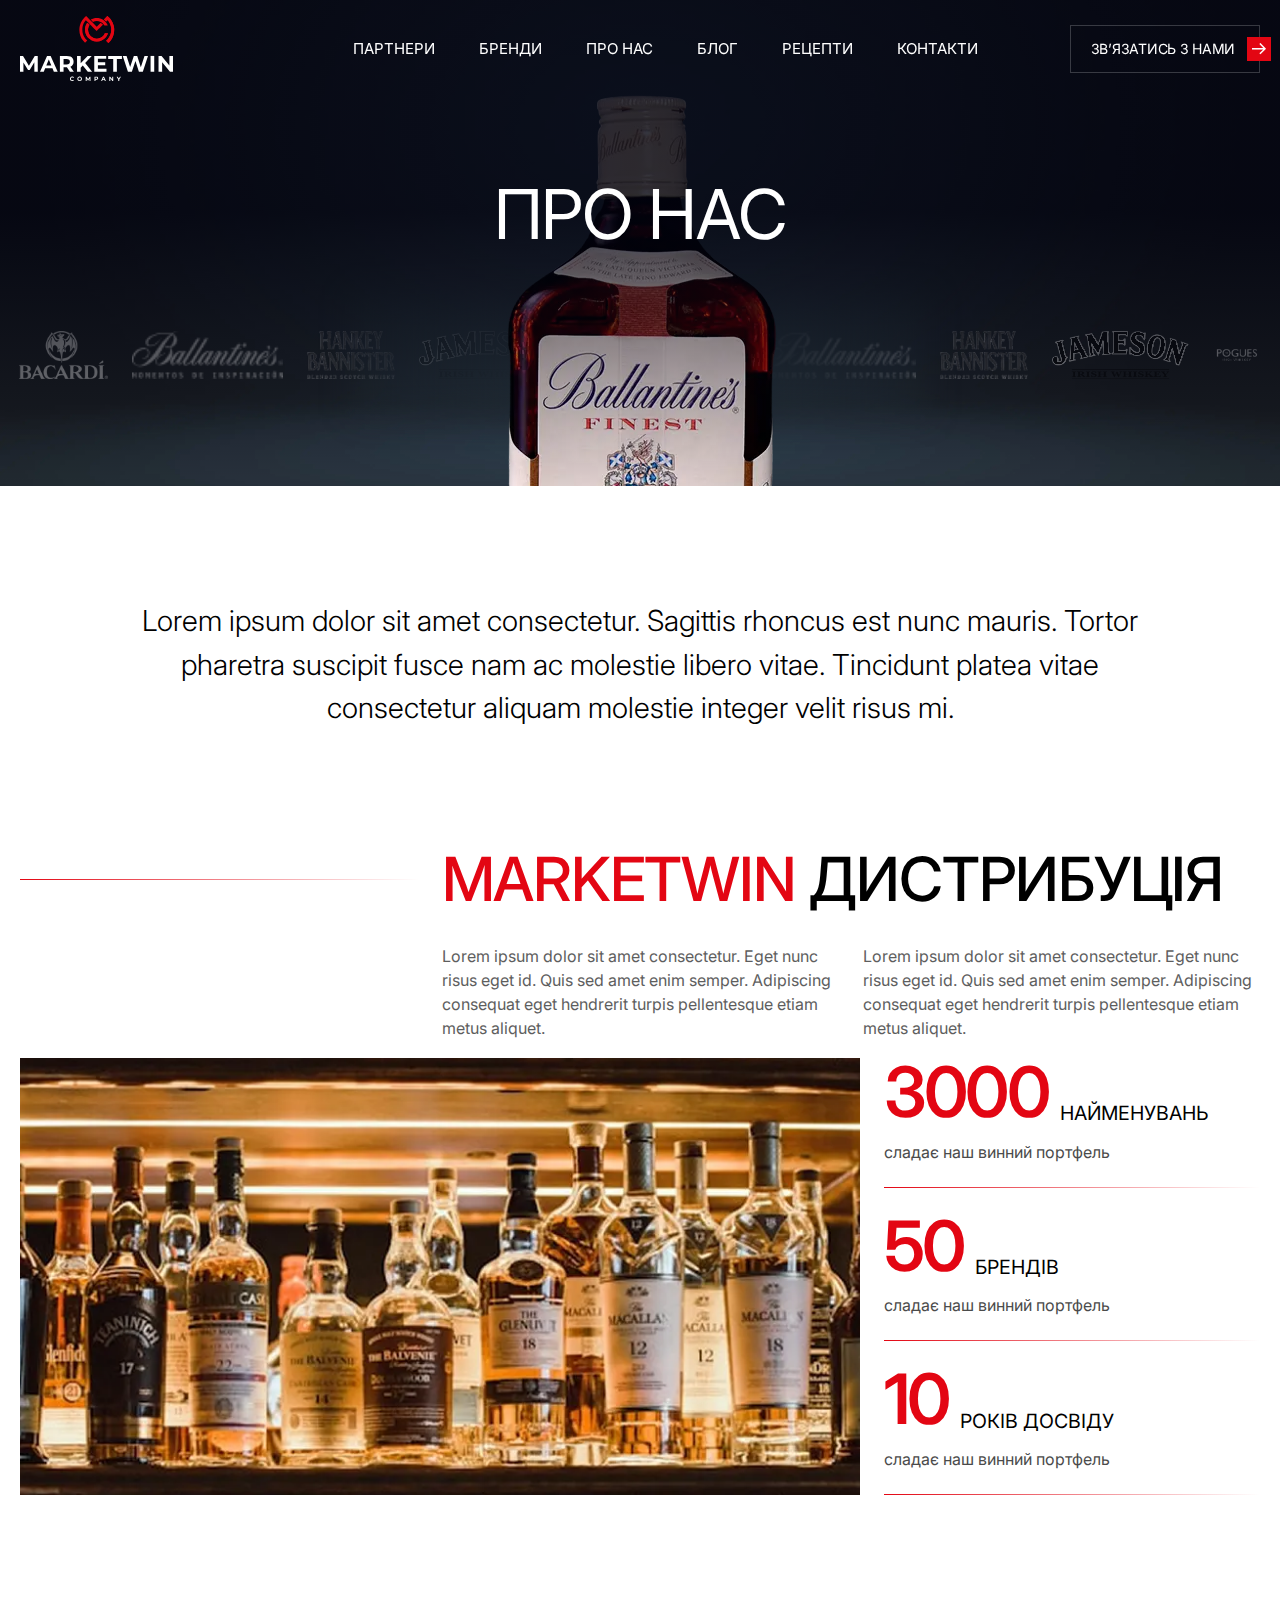
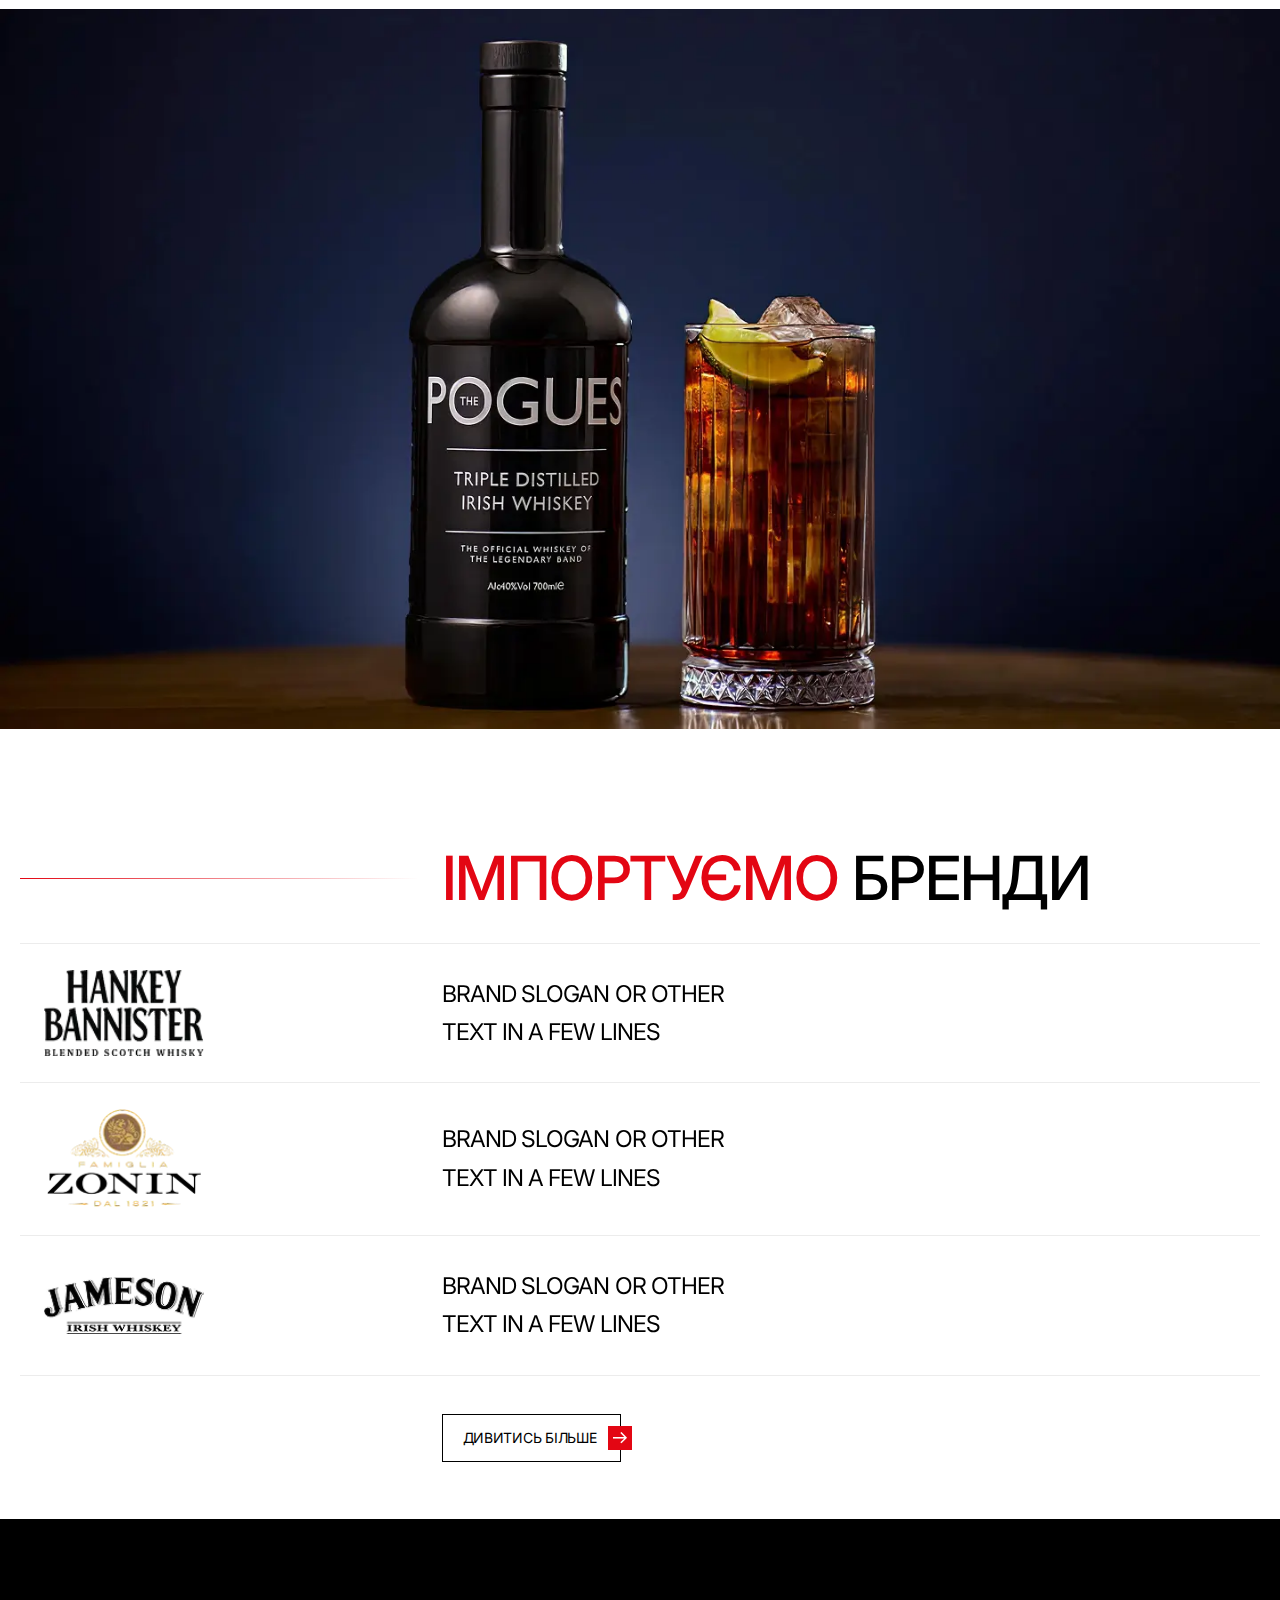
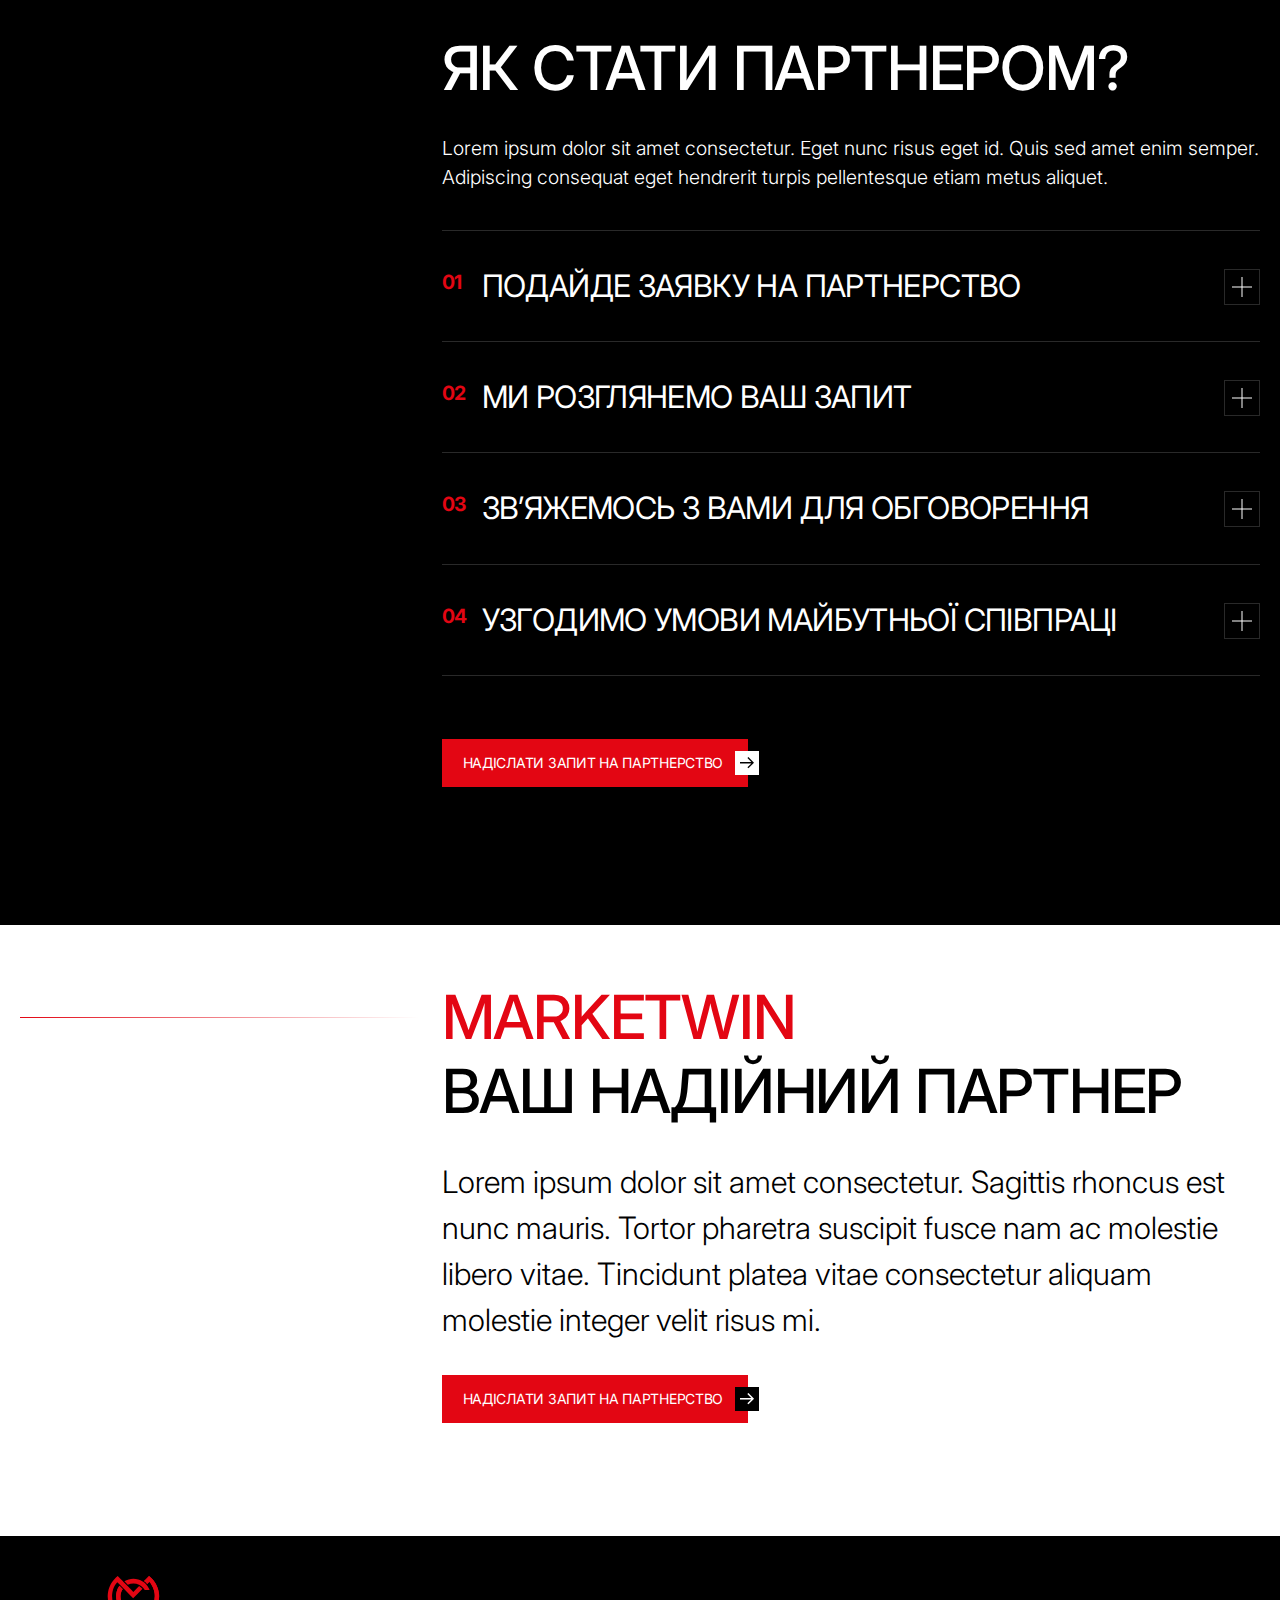
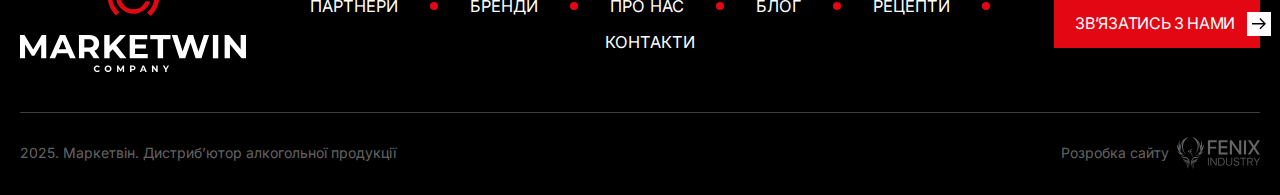
==== commit c3146db7: "Add files via upload" ====
--- a/about-us.html
+++ b/about-us.html
@@ -1,12 +1,12 @@
 <!DOCTYPE html>
-<html lang="en">
+<html lang="ua">
 
 <head>
 	<title>marketwin</title>
 	<meta charset="UTF-8">
 	<meta name="format-detection" content="telephone=no">
 	<!-- <style>body{opacity: 0;}</style> -->
-	<link rel="stylesheet" href="css/style.min.css?_v=20250410110631">
+	<link rel="stylesheet" href="css/style.min.css?_v=20250411164011">
 	<link rel="shortcut icon" href="favicon.ico">
 	<!-- <meta name="robots" content="noindex, nofollow"> -->
 	<meta name="viewport" content="width=device-width, initial-scale=1.0">
@@ -19,18 +19,18 @@
 			<div class="header__container">
 				<button class="btn-modal-email _icon-email" type="button"></button>
 
-				<a href="/" class="header__logo"><img src="img/logo.svg" alt="logo"></a>
+				<a href="/marketwin" class="header__logo"><img src="img/logo.svg" alt="logo"></a>
 
 
 				<div class="header__menu menu">
 					<nav class="menu__body">
 						<ul class="menu__list">
-							<li class="menu__item"><a href="" class="menu__link">Партнери</a></li>
-							<li class="menu__item"><a href="" class="menu__link">Бренди</a></li>
+							<li class="menu__item"><a href="/partners.html" class="menu__link">Партнери</a></li>
+							<li class="menu__item"><a href="/brands.html" class="menu__link">Бренди</a></li>
 							<li class="menu__item"><a href="/about-us.html" class="menu__link">Про нас</a></li>
-							<li class="menu__item"><a href="" class="menu__link">Блог</a></li>
+							<li class="menu__item"><a href="/blog.html" class="menu__link">Блог</a></li>
 							<li class="menu__item"><a href="" class="menu__link">Рецепти</a></li>
-							<li class="menu__item"><a href="" class="menu__link">Контакти</a></li>
+							<li class="menu__item"><a href="/contact.html" class="menu__link">Контакти</a></li>
 						</ul>
 					</nav>
 					<button class="btn btn-default btn-call" type="button">
@@ -152,7 +152,12 @@
 					</div>
 
 					<div class="hero__img">
-						<img src="img/hero/hero06.webp" alt="Image">
+						<img src="img/hero/hero01.webp" alt="ballantine" hidden>
+						<img src="img/hero/hero02.webp" alt="bacardi">
+						<img src="img/hero/hero03.webp" alt="hankey-bannister" hidden>
+						<img src="img/hero/hero04.webp" alt="jameson" hidden>
+						<img src="img/hero/hero05.webp" alt="martini" hidden>
+						<img src="img/hero/hero06.webp" alt="pogues" hidden>
 					</div>
 				</div>
 			</section>
@@ -212,7 +217,7 @@
 
 			<section class="section import-brands">
 				<div class="import-brands__container">
-					<div class="section-title"><span>імпортуємо</span> Бренди</div>
+					<h2 class="section-title"><span>імпортуємо</span> Бренди</h2>
 					<div class="import-brands__list">
 						<div class="import-brands__item">
 							<a class="import-brands__logo" href="#">
@@ -268,7 +273,7 @@
 				</div>
 			</section>
 
-			<section class="section spollers-section">
+			<section class="section spollers-section" data-watch data-watch-once data-watch-threshold="0.8">
 				<div class="spollers-section__container">
 
 					<h2 class="spollers-section__title section-title">Як стати партнером?</h2>
@@ -328,11 +333,11 @@
 					</div>
 
 					<div class="spollers-section-bottom">
-						<div class="logo">
+						<div class="logo-icon">
 							<img src="img/icon-logo.svg" alt="Image">
 						</div>
 						<div class="logo-text">
-							<img src="img/marketwin-gradient.svg" alt="Image">
+							marketwin
 						</div>
 						<button type="button" class="btn btn-default btn-red mob-w">
 							<span>Надіслати запит на партнерство</span>
@@ -368,12 +373,12 @@
 					<a href="" class="footer__logo"><img src="img/logo.svg" alt="logo"></a>
 					<nav class="footer__menu">
 						<ul>
-							<li><a href="#">Партнери</a></li>
-							<li><a href="#">Бренди</a></li>
-							<li><a href="#">Про нас</a></li>
-							<li><a href="#">Блог</a></li>
+							<li><a href="/partners.html">Партнери</a></li>
+							<li><a href="/brands.html">Бренди</a></li>
+							<li><a href="/about-us.html">Про нас</a></li>
+							<li><a href="/blog.html">Блог</a></li>
 							<li><a href="#">Рецепти</a></li>
-							<li><a href="#">Контакти</a></li>
+							<li><a href="/contact.html">Контакти</a></li>
 						</ul>
 					</nav>
 					<button class="btn btn-default btn-red" type="button">
@@ -566,7 +571,7 @@
 			</div>
 		</div>
 	</div>
-	<script src="js/app.min.js?_v=20250410110631"></script>
+	<script src="js/app.min.js?_v=20250411164011"></script>
 </body>
 
 </html>--- a/css/style.min.css
+++ b/css/style.min.css
@@ -1 +1 @@
-@import url('https://fonts.googleapis.com/css2?family=Inter:ital,opsz,wght@0,14..32,100..900; 1,14..32,100..900&display=swap');@font-face{font-family:icons;font-display:swap;src:url(../fonts/icons.woff2) format("woff2");font-weight:400;font-style:normal}[class*=_icon-]::before{font-family:icons;font-style:normal;font-weight:400;font-variant:normal;text-transform:none;line-height:1;-webkit-font-smoothing:antialiased;-moz-osx-font-smoothing:grayscale}._icon-email:before{content:""}._icon-facebook:before{content:""}._icon-instagram:before{content:""}._icon-location:before{content:""}._icon-mail:before{content:""}._icon-phone1:before{content:""}._icon-telegram:before{content:""}._icon-viber:before{content:""}._icon-arrow-right:before{content:""}._icon-arrow-left:before{content:""}:root{--main-color:#000;--primary:#e30613;--white-color:#ffffff;--grey-color:#5e5e5e;--grey-color2:#7d7d7d;--grey-color3:#969696;--stroke-color:#ececec;--bullet-color:#e4e4e4}*{padding:0;margin:0;border:0}*,*::after,*::before{box-sizing:border-box}*::after,*::before{display:inline-block}body,html{height:100%;min-width:360px}body{color:#000;line-height:1;font-family:Inter,sans-serif;font-size:1rem;-ms-text-size-adjust:100%;-moz-text-size-adjust:100%;-webkit-text-size-adjust:100%;-webkit-font-smoothing:antialiased;-moz-osx-font-smoothing:grayscale}button,input,textarea{font-family:Inter,sans-serif;font-size:inherit;line-height:inherit;color:inherit;background-color:rgba(0,0,0,0)}input,textarea{width:100%}label{display:inline-block}button,option,select{cursor:pointer}a{display:inline-block;color:inherit;text-decoration:none}ul li{list-style:none}img{vertical-align:top}h1,h2,h3,h4,h5,h6{font-weight:inherit;font-size:inherit}html{scroll-behavior:smooth}body{font-size:1rem;font-weight:400;line-height:1.5}.lock body{overflow:hidden;touch-action:none;-ms-scroll-chaining:none;overscroll-behavior:none}.wrapper{min-height:100%;display:flex;flex-direction:column;overflow:hidden}@supports (overflow:clip){.wrapper{overflow:clip}}.wrapper>main{flex:1 1 auto}.wrapper>*{min-width:0}[class*=__container]{max-width:86.5rem;margin:0 auto;padding:0 1.25rem}[class*="--gc"]{display:grid;min-width:0;grid-template-columns:1.25rem 1fr minmax(auto,84rem) 1fr 1.25rem}[class*="--gc"]>*{min-width:0;grid-column:3/4}.btn{position:relative;display:inline-flex;align-items:center;justify-content:center;padding:0;font-size:.875rem;font-weight:400;line-height:1.42;text-transform:uppercase;letter-spacing:-.02em;transition:all .3s ease}.btn--fw{width:100%}.btn-default{padding:.625rem 1.5rem .625rem 1.25rem;min-height:3rem;color:var(--main-color);border:1px solid var(--main-color)}.btn-default.mob-w{margin-right:.875rem}.btn-default.btn-call{border:1px solid rgba(255,255,255,.2);color:var(--white-color)}.btn-default.btn-red{background:var(--primary);border-color:var(--primary);color:var(--white-color)}.btn-default.btn-red .icon-arrow{color:var(--white-color);background:var(--main-color)}.btn-default.btn-red .icon-arrow.white-icon{background:var(--white-color);color:var(--main-color)}.btn-default .icon-arrow{position:absolute;z-index:5;top:50%;right:0;-webkit-transform:translateY(-50%) translateX(50%);transform:translateY(-50%) translateX(50%)}.icon-arrow{display:flex;align-items:center;justify-content:center;width:1.5rem;height:1.5rem;font-size:.875rem;background:var(--primary);color:var(--white-color);transition:all .3s ease;will-change:transform}.icon-arrow.white-icon{background:var(--white-color);color:var(--main-color)}@-webkit-keyframes arrowMove{0%{-webkit-transform:translateY(-50%) translateX(50%);transform:translateY(-50%) translateX(50%)}20%{-webkit-transform:translateY(-50%) translateX(65%);transform:translateY(-50%) translateX(65%)}40%{-webkit-transform:translateY(-50%) translateX(40%);transform:translateY(-50%) translateX(40%)}60%{-webkit-transform:translateY(-50%) translateX(55%);transform:translateY(-50%) translateX(55%)}80%{-webkit-transform:translateY(-50%) translateX(45%);transform:translateY(-50%) translateX(45%)}100%{-webkit-transform:translateY(-50%) translateX(50%);transform:translateY(-50%) translateX(50%)}}@keyframes arrowMove{0%{-webkit-transform:translateY(-50%) translateX(50%);transform:translateY(-50%) translateX(50%)}20%{-webkit-transform:translateY(-50%) translateX(65%);transform:translateY(-50%) translateX(65%)}40%{-webkit-transform:translateY(-50%) translateX(40%);transform:translateY(-50%) translateX(40%)}60%{-webkit-transform:translateY(-50%) translateX(55%);transform:translateY(-50%) translateX(55%)}80%{-webkit-transform:translateY(-50%) translateX(45%);transform:translateY(-50%) translateX(45%)}100%{-webkit-transform:translateY(-50%) translateX(50%);transform:translateY(-50%) translateX(50%)}}.menu{display:flex;align-items:center;margin-left:auto}.menu ul{display:flex;align-items:center;justify-content:center;gap:2.75rem}.menu li a{position:relative;padding:.25rem 0;color:var(--white-color);font-size:.875rem;font-weight:400;line-height:normal;text-transform:uppercase;transition:color .3s ease}.icon-menu{display:none}body::after{content:"";background-color:rgba(0,0,0,.5);position:fixed;width:100%;height:100%;top:0;left:0;opacity:0;transition:opacity .8s ease 0s;pointer-events:none;z-index:149}.popup-show body::after{opacity:1}.popup{position:fixed;top:0;left:0;bottom:0;right:0;padding:30px 10px;transition:visibility .8s ease 0s;visibility:hidden;pointer-events:none}.popup_show{z-index:150;visibility:visible;overflow:auto;pointer-events:auto}.popup_show .popup__content{visibility:visible;-webkit-transform:scale(1);transform:scale(1)}.popup__wrapper{display:flex;flex-direction:column;align-items:center;min-height:100%;flex:1 1 auto;width:100%;display:flex;justify-content:center;align-items:center}.popup__content{visibility:hidden;-webkit-transform:scale(0);transform:scale(0);transition:-webkit-transform .3s ease 0s;transition:transform .3s ease 0s;transition:transform .3s ease 0s,-webkit-transform .3s ease 0s;background-color:#eee;padding:20px;width:100%;max-width:900px;border-radius:20px}.lock .popup__content{visibility:visible}.spollers{counter-reset:number}.spollers__item{display:flex;flex-direction:column;counter-increment:number;width:100%;padding-top:2rem;padding-bottom:2rem;font-size:1.25rem;border-bottom:1px solid rgba(255,255,255,.16);transition:all .3s ease;cursor:pointer;text-align:left;position:relative;list-style:none}.spollers__item:first-child{border-top:1px solid rgba(255,255,255,.16)}.spollers__item:has(.spollers__body) .spollers__title{position:relative}.spollers__item:has(.spollers__body) .spollers-icon{display:flex}.spollers__item::-webkit-details-marker,.spollers__item::marker{display:none}._spoller-init .spollers__item{cursor:pointer}.spollers__item::before{content:"0" counter(number);position:absolute;top:2rem;left:0;color:var(--primary);font-weight:700;line-height:2;letter-spacing:-.04em;text-transform:uppercase;transition:color .3s ease}.spollers__item:nth-child(n+10)::before{content:counter(number)}.spollers__title{padding-left:2.5rem;font-weight:400;line-height:1.5;letter-spacing:-.02em;text-transform:uppercase;list-style:none}.spollers__title::-webkit-details-marker,.spollers__title::marker{display:none}.spollers__title._spoller-active .spollers-icon::after,.spollers__title._spoller-active .spollers-icon::before{-webkit-transform:translate(-50%,-50%) rotate(180deg);transform:translate(-50%,-50%) rotate(180deg)}.spollers__title._spoller-active .spollers-icon::after{opacity:0}.spollers-icon{position:absolute;top:.375rem;right:0;align-items:center;justify-content:center;flex-shrink:0;width:2.25rem;height:2.25rem;font-weight:300;border:1px solid rgba(255,255,255,.16);background:var(--main-color);color:var(--white-color);transition:all .3s ease;display:none}.spollers-icon::after,.spollers-icon::before{content:"";position:absolute;top:50%;left:50%;-webkit-transform:translate(-50%,-50%);transform:translate(-50%,-50%);width:1.25rem;height:.0625rem;background:var(--white-color);transition:all .3s ease}.spollers-icon::after{-webkit-transform:translate(-50%,-50%) rotate(90deg);transform:translate(-50%,-50%) rotate(90deg)}.spollers__body{width:100%;padding-top:1.25rem;padding-left:2.5rem;color:rgba(255,255,255,.8)}.ibg{width:100%;height:100%;-o-object-fit:cover;object-fit:cover}.ibg--top{-o-object-position:top;object-position:top}.ibg--bottom{-o-object-position:bottom;object-position:bottom}.ibg--left{-o-object-position:left;object-position:left}.ibg--right{-o-object-position:right;object-position:right}.ibg--contain{-o-object-fit:contain;object-fit:contain}img{display:block;max-width:100%}.section{position:relative;overflow:hidden}.section:last-child{padding-bottom:0}.section-title{position:relative;width:100%;color:var(--main-color);font-weight:500;line-height:1.2;letter-spacing:-.02em;text-transform:uppercase}.section-title:not(:last-child){margin-bottom:1.75rem}.section-title span{color:var(--primary)}.section-title span::after{content:"";height:.0625rem;background:linear-gradient(90deg,#e30613 0,rgba(227,6,19,0) 100%)}.section-text{color:var(--grey-color)}.section-text:not(:last-child){margin-bottom:1.125rem}.page-title{color:var(--white-color);font-weight:400!important;line-height:1.1;letter-spacing:.02em;text-transform:uppercase}.center{text-align:center}.swiper-nav{position:relative;width:-webkit-fit-content;width:-moz-fit-content;width:fit-content;display:flex;align-items:center;justify-content:center;gap:2.25rem}.swiper-nav:has(.swiper-button-lock){display:none}.swiper-nav::before{content:"";position:absolute;top:50%;left:50%;-webkit-transform:translate(-50%,-50%);transform:translate(-50%,-50%);width:.5rem;height:.5rem;border-radius:50%;background:var(--primary)}.swiper:has(.swiper-pagination-lock){padding-bottom:0!important}.swiper.swiper-watch-progress{overflow:visible!important}.swiper.swiper-watch-progress .swiper-slide{opacity:1;height:auto!important}.swiper.swiper-watch-progress .swiper-slide:not(.swiper-slide-visible){opacity:0;pointer-events:none;transition:opacity .3s}.swiper-pagination{display:flex;align-items:center;justify-content:center;width:-webkit-fit-content;width:-moz-fit-content;width:fit-content;gap:.375rem}.swiper-pagination .swiper-pagination-bullet{flex-shrink:0;transition:all .3s ease;width:.625rem;height:.625rem;-webkit-transform:scale(.6);transform:scale(.6);background:var(--bullet-color)}.swiper-pagination .swiper-pagination-bullet.swiper-pagination-bullet-active{background:var(--primary);-webkit-transform:scale(1);transform:scale(1)}.swiper-pagination.black-mod{padding:.5rem 1rem;background:var(--main-color)}.swiper-pagination.black-mod .swiper-pagination-bullet{background:var(--white-color)}.swiper-pagination.black-mod .swiper-pagination-bullet.swiper-pagination-bullet-active{background:var(--primary)}.swiper-button-next,.swiper-button-prev{--color-icon:#fff;flex-shrink:0;width:2.5rem;height:2.5rem;font-size:1.75rem;color:var(--color-icon);cursor:pointer;display:flex;align-items:center;justify-content:center;background:rgba(0,0,0,0);transition:all .3s ease}.swiper-button-next span,.swiper-button-prev span{display:flex;width:1.5rem;height:1.5rem;font-size:1.5rem}.swiper-button-next.swiper-button-disabled,.swiper-button-prev.swiper-button-disabled{opacity:.5;cursor:default;pointer-events:none}.section__container .section-title span:first-child{display:flex;width:100%}.section__container p{font-weight:300;line-height:1.5}.section__container .btn{width:-webkit-fit-content;width:-moz-fit-content;width:fit-content}.section-description{font-weight:300;line-height:1.5}blockquote{overflow:hidden;max-width:65rem;padding:0 1.25rem;width:100%;margin-left:auto;margin-right:auto;text-align:center;font-weight:300;line-height:1.5}.main-img{position:relative;width:100%;overflow:hidden}.main-img::before{content:"";display:block;padding-bottom:56.25%}.main-img img{position:absolute;inset:0}.header{position:fixed;z-index:10000;top:0;left:0;width:100%;padding:2.0625rem 0;transition:all .3s ease;padding:16px 0;background:rgba(0,0,0,0)}.header._header-scroll{background:var(--main-color);margin-top:-6.0625rem}.header._header-show{margin-top:0}.header .header__container{display:flex;align-items:center;gap:1rem}.header .header__logo{position:relative;z-index:10;max-width:9.5625rem;width:100%;flex-shrink:0}.header .header__logo img{width:100%}.header .btn-modal-email{display:flex;align-items:center;justify-content:center;width:1.5rem;height:1.5rem;flex-shrink:0;color:var(--white-color);font-size:1.5rem}.footer{background:var(--main-color)}.footer .footer__top{display:flex;align-items:center;justify-content:space-between;gap:1rem}.footer .footer__top{padding-bottom:2.5rem}.footer .footer__logo{max-width:14.125rem;width:100%;flex-shrink:0}.footer .footer__logo img{width:100%}.footer .footer__menu ul{display:flex;align-items:center;flex-wrap:wrap;justify-content:center;gap:1rem 2rem}.footer .footer__menu li{display:flex;align-items:center;gap:2rem}.footer .footer__menu li a{color:var(--white-color);font-weight:400;line-height:normal;text-transform:uppercase;transition:color .3s ease}.footer .btn{flex-shrink:0;min-height:3rem;font-size:1rem}.footer .footer__bottom{display:flex;align-items:center;justify-content:space-between;gap:1rem;padding-top:1.5rem;color:rgba(255,255,255,.4);font-size:.875rem;font-weight:400;line-height:1.7}.footer .fenix-copyright{display:flex;align-items:center;gap:.5rem}.footer .fenix-copyright a img{transition:all .3s ease}.hero{position:relative;overflow:hidden;display:flex;background-size:cover;background-repeat:no-repeat;background-position:center}.hero .hero__wrap{position:relative;display:flex;align-items:center;justify-content:center;width:100%;margin-left:auto;margin-right:auto;padding-left:1.25rem;padding-right:1.25rem}.hero .hero__wrap::before{content:"";position:absolute;z-index:10;top:0;right:0;width:100%;height:100%;background:linear-gradient(180deg,rgba(1,2,14,.8) 43.69%,rgba(0,19,33,0) 100%)}.hero .hero__wrap .hero__img{position:absolute;left:50%;-webkit-transform:translateX(-50%) translateY(45%);transform:translateX(-50%) translateY(45%);bottom:0}.hero .hero__wrap .hero__brands{top:73%}.hero .hero__wrap .brands::before{left:50%;width:45%}.hero .hero__slider{position:relative;width:100%;display:flex;align-items:center;justify-content:center}.hero .hero__slider:not(.swiper-initialized) .swiper-wrapper{display:flex}.hero .hero__slider:not(.swiper-initialized) .swiper-slide{width:100%;display:flex;align-items:center;justify-content:center;flex-shrink:0}.hero .hero__slider::before{content:"";position:absolute;z-index:10;top:0;right:0;width:100%;height:40%;background:linear-gradient(180deg,rgba(1,2,14,.8) 43.69%,rgba(0,19,33,0) 100%)}.hero .hero__slider::after{content:"";position:absolute;z-index:10;bottom:-1px;left:50%;-webkit-transform:translateX(-50%);transform:translateX(-50%);background-image:url(../img/marketwin.webp);width:100%;height:8.75rem;background-size:contain;background-repeat:no-repeat;background-position:center bottom}.hero .hero__slider .hero__img{height:100vh;padding-top:4.375rem;position:relative;display:flex;align-items:flex-end;justify-content:center;width:-webkit-fit-content;width:-moz-fit-content;width:fit-content;margin-left:auto;margin-right:auto}.hero .hero__slider .hero__img img{position:relative;z-index:5;max-height:100%;width:-webkit-fit-content;width:-moz-fit-content;width:fit-content}.hero .swiper-slide{position:relative}.hero .hero__title{position:absolute;z-index:20;top:11.0625rem;width:100%;left:50%;-webkit-transform:translateX(-50%);transform:translateX(-50%);color:var(--white-color);text-align:center;font-weight:600;line-height:1.1;letter-spacing:-.02em;text-transform:uppercase}.hero .hero__img{position:relative;display:flex;align-items:flex-end;justify-content:center;width:-webkit-fit-content;width:-moz-fit-content;width:fit-content;margin-left:auto;margin-right:auto}.hero .hero__img img{position:relative;z-index:5;max-height:100%;width:-webkit-fit-content;width:-moz-fit-content;width:fit-content}.hero .hero__brands{position:absolute;top:58%;-webkit-transform:translateY(-50%);transform:translateY(-50%)}.hero .hero__brands img{-webkit-filter:grayscale(1) brightness(1000%);filter:grayscale(1) brightness(1000%);opacity:.5}.brands{position:relative;--gap:24px;display:flex;align-items:center;justify-content:center;gap:var(--gap)}.brands::before{content:"";position:absolute;top:50%;left:50%;z-index:1;width:38%;height:7.5rem;-webkit-transform:translate(-50%,-50%);transform:translate(-50%,-50%);-webkit-filter:blur(15px);filter:blur(15px);background:linear-gradient(90deg,rgba(40,53,62,.4) 0,rgba(40,53,62,.6) 10%,rgba(40,53,62,.8) 20%,#28353e 30%,#28353e 70%,rgba(40,53,62,.8) 80%,rgba(40,53,62,.6) 90%,rgba(40,53,62,.4) 100%)}.brands .brands__list{display:flex;align-items:center;gap:var(--gap);flex-shrink:0;-webkit-user-select:none;-ms-user-select:none;user-select:none;-webkit-animation:scrollBrands 30s linear infinite;animation:scrollBrands 30s linear infinite}.brands .brands__item{display:flex;align-items:center;flex-shrink:0}.brands .brands__item img{height:3rem;width:auto}.distribution{overflow:hidden}.distribution .distribution-row{display:flex}.distribution .distribution-img{flex:1 1 auto}.distribution .distribution-item{position:relative;padding-bottom:1.5rem}.distribution .distribution-item::before{content:"";position:absolute;bottom:0;left:0;height:.0625rem;width:100%;background:linear-gradient(90deg,#e30613 0,rgba(227,6,19,0) 100%)}.distribution .distribution-item:not(:last-child){margin-bottom:1.5rem}.distribution .distribution-title{display:flex;align-items:flex-end;gap:.75rem;color:var(--main-color);font-weight:400;line-height:1.4;text-transform:uppercase}.distribution .distribution-title:not(:last-child){margin-bottom:.75rem}.distribution .distribution-title .number{color:var(--primary);font-weight:600;line-height:1;letter-spacing:-.04em}.distribution .distribution-text{color:#4b4b4b}.spollers-section{position:relative;overflow:hidden;background:var(--main-color);color:var(--white-color)}.spollers-section._watcher-view .spollers-section-bottom .logo-text{-webkit-animation:shineText 1s ease-in-out forwards .3s;animation:shineText 1s ease-in-out forwards .3s}.spollers-section._watcher-view .spollers-section-bottom .logo{-webkit-animation:animLogo 2s ease-in-out forwards .3s;animation:animLogo 2s ease-in-out forwards .3s}.spollers-section .spollers-section__container{position:relative}.spollers-section .spollers-section__title{position:relative;z-index:10;color:var(--white-color)}.spollers-section .spollers-section__text{font-weight:300;line-height:1.5}.spollers-section .spollers-section-bottom{display:flex;align-items:center}.spollers-section .spollers-section-bottom .logo{opacity:0}.spollers-section .spollers-section-bottom .logo img{width:100%;height:100%;aspect-ratio:630/488}.spollers-section .spollers-section-bottom .logo-text{font-size:4.125rem;text-transform:uppercase;font-weight:700;letter-spacing:.08em;background:linear-gradient(90deg,#fff 0,rgba(255,255,255,0) 100%);-webkit-background-clip:text;-webkit-text-fill-color:transparent;background-size:0 100%;background-repeat:no-repeat}.spollers-section .spollers-section-bottom .logo-text img{width:100%}@-webkit-keyframes shineText{from{opacity:0;background-size:0 100%}to{background-size:100% 100%;opacity:1}}@keyframes shineText{from{opacity:0;background-size:0 100%}to{background-size:100% 100%;opacity:1}}@-webkit-keyframes animLogo{0%{opacity:0;-webkit-transform:translateX(-80%);transform:translateX(-80%)}25%{opacity:.8;-webkit-transform:translateX(-30%);transform:translateX(-30%)}50%{opacity:1;-webkit-transform:translateX(-62%);transform:translateX(-62%)}75%{opacity:1;-webkit-transform:translateX(-45%);transform:translateX(-45%)}100%{opacity:1;-webkit-transform:translateX(-54%);transform:translateX(-54%)}}@keyframes animLogo{0%{opacity:0;-webkit-transform:translateX(-80%);transform:translateX(-80%)}25%{opacity:.8;-webkit-transform:translateX(-30%);transform:translateX(-30%)}50%{opacity:1;-webkit-transform:translateX(-62%);transform:translateX(-62%)}75%{opacity:1;-webkit-transform:translateX(-45%);transform:translateX(-45%)}100%{opacity:1;-webkit-transform:translateX(-54%);transform:translateX(-54%)}}.import-brands .import-brands__item{position:relative;min-height:8.75rem;display:flex;align-items:center;border-bottom:1px solid var(--stroke-color);cursor:pointer}.import-brands .import-brands__item:first-child{border-top:1px solid var(--stroke-color)}.import-brands .import-brands__item::before{content:"";position:absolute;top:0;left:0;width:100%;height:100%;background:var(--main-color);-webkit-transform:translateX(-10%);transform:translateX(-10%);opacity:0;pointer-events:none;transition:all .4s ease-in-out;will-change:transform}.import-brands .import-brands__logo{position:relative;z-index:5;padding:1.5rem}.import-brands .import-brands__logo img{max-width:10rem;width:100%;transition:all .4s ease-in-out}.import-brands .import-brands__title{position:relative;z-index:5;font-weight:400;line-height:1.66;letter-spacing:-.04em;text-transform:uppercase;transition:color .3s ease}.import-brands .import-brands__img{position:absolute;top:50%;right:0;width:42%;-webkit-transform:translateY(-50%) translateX(-15%);transform:translateY(-50%) translateX(-15%);opacity:0;pointer-events:none;transition:all .4s ease-in-out .1s}.import-brands .import-brands__img .btn{position:absolute;bottom:0;left:1.5rem;-webkit-transform:translateY(50%) translateX(-10%);transform:translateY(50%) translateX(-10%);transition:color .3s ease,background .3s ease,-webkit-transform .4s ease-in-out .1s;transition:color .3s ease,background .3s ease,transform .4s ease-in-out .1s;transition:color .3s ease,background .3s ease,transform .4s ease-in-out .1s,-webkit-transform .4s ease-in-out .1s;opacity:0}.exclusive .exclusive__wrap{position:relative}.exclusive .exclusive__wrap::before{content:"";position:absolute;top:0;left:0;width:31.25rem;height:22.3125rem;-webkit-transform:translate(-.75rem,-.75rem);transform:translate(-.75rem,-.75rem);background:var(--primary)}.exclusive .swiper-nav{position:absolute;z-index:10;bottom:2rem;right:1.5rem}.exclusive .swiper-pagination{position:absolute;z-index:10;left:50%;bottom:1.5rem;-webkit-transform:translateX(-50%);transform:translateX(-50%)}.exclusive .swiper:not(.swiper-initialized){overflow:hidden}.exclusive .swiper:not(.swiper-initialized) .swiper-wrapper{display:flex}.exclusive .swiper:not(.swiper-initialized) .swiper-slide{width:100%;flex-shrink:0}.exclusive-item{position:relative;padding:5.75rem 2rem 2rem;background:var(--main-color);color:var(--white-color)}.exclusive-item .logo{position:absolute;top:2rem;left:2rem}.exclusive-item h3{font-weight:400;line-height:1.22}.exclusive-item h3:not(:last-child){margin-bottom:.25rem}.exclusive-item h4{font-weight:500;line-height:normal;text-transform:uppercase}.exclusive-item h4:not(:last-child){margin-bottom:.25rem}.exclusive-item h5{font-weight:400;line-height:normal;text-transform:uppercase}.exclusive-item p{color:var(--grey-color3);font-weight:400;line-height:1.42;overflow:hidden;display:block;display:-webkit-box;-webkit-line-clamp:3;-webkit-box-orient:vertical;line-clamp:3;text-overflow:ellipsis}.exclusive-item p:not(:last-child){margin-bottom:1.25rem}.offers .offers__wrap{position:relative;z-index:10}.offers .offers__slider{position:relative;padding-bottom:8.5625rem;max-width:90rem;margin-left:auto;margin-right:auto}.offers .offers-img{position:relative;z-index:10;height:43.75rem}.offers .swiper-nav__container{position:absolute;z-index:10;bottom:3.125rem;left:50%;-webkit-transform:translateX(-50%);transform:translateX(-50%);width:100%;pointer-events:none}.offers .swiper-nav{pointer-events:initial;margin-right:auto}.offers .swiper-nav .swiper-button-next,.offers .swiper-nav .swiper-button-prev{--color-icon:#000}.offers .swiper-pagination{margin-top:1.125rem;display:flex;align-items:center;justify-content:center;margin-left:auto;margin-right:auto}.offers .swiper:not(.swiper-initialized){overflow:hidden}.offers .swiper:not(.swiper-initialized) .swiper-wrapper{display:flex}.offers .swiper:not(.swiper-initialized) .swiper-slide{width:100%;flex-shrink:0}.offers-item__container{position:relative}.offers-item{width:100%}.offers-item .offers-item__content{position:relative;z-index:10;padding:2.5rem 19.375rem 1.5rem 2.5rem;background:var(--main-color);color:var(--white-color)}.offers-item .logo{position:absolute;top:0;right:2.5rem;display:flex;align-items:center;justify-content:center;padding:.5rem;width:11.5rem;height:11.5rem;-webkit-transform:translateY(-50%);transform:translateY(-50%);background:var(--white-color)}.offers-item h3{font-weight:500;line-height:1.14;letter-spacing:-.02em;text-transform:uppercase}.offers-item h3:not(:last-child){margin-bottom:1rem}.offers-item p{font-weight:400;line-height:1.5;overflow:hidden;display:block;display:-webkit-box;-webkit-line-clamp:4;-webkit-box-orient:vertical;line-clamp:4;text-overflow:ellipsis}.offers-item p:not(:last-child){margin-bottom:1rem}.blog .blog__body{position:relative}.blog .blog__slider:not(.swiper-initialized){overflow:hidden}.blog .blog__slider:not(.swiper-initialized) .swiper-wrapper{display:flex}.blog .blog__slider:not(.swiper-initialized) .swiper-slide{flex-shrink:0;width:33.333%;padding:0 .75rem}.blog .blog__slider:not(.swiper-initialized) .swiper-nav{display:none}.blog .blog__bottom{display:flex;padding-top:2rem;margin-top:2rem;border-top:1px solid var(--bullet-color)}.blog .swiper-nav{position:absolute;bottom:.125rem;left:-.625rem}.blog .swiper-pagination{position:absolute;bottom:4rem;left:50%;-webkit-transform:translateX(-50%);transform:translateX(-50%)}.blog .swiper-button-next,.blog .swiper-button-prev{--color-icon:#000}.rubric{display:flex;align-items:center;gap:1.5rem;max-width:100%;overflow-x:auto;-ms-overflow-style:none;scrollbar-width:none}.rubric::-webkit-scrollbar{display:none}.rubric:not(:last-child){margin-bottom:1.5rem}.rubric button{position:relative;display:flex;flex-shrink:0;padding-bottom:.5rem;color:var(--main-color);font-weight:400;line-height:1.2;text-transform:uppercase;transition:color .3s ease}.rubric button::before{content:"";position:absolute;bottom:0;left:50%;height:.0625rem;width:100%;background:var(--primary);-webkit-transform:translateX(-50%) scaleX(0);transform:translateX(-50%) scaleX(0);-webkit-transform-origin:right;transform-origin:right;transition:-webkit-transform .4s cubic-bezier(.215,.61,.355,1);transition:transform .4s cubic-bezier(.215,.61,.355,1);transition:transform .4s cubic-bezier(.215,.61,.355,1),-webkit-transform .4s cubic-bezier(.215,.61,.355,1);will-change:transform}.rubric button._tab-active,.rubric button.active{color:var(--primary)}.rubric button._tab-active::before,.rubric button.active::before{-webkit-transform:translateX(-50%) scaleX(1);transform:translateX(-50%) scaleX(1);-webkit-transform-origin:left;transform-origin:left}.cart-blog{display:flex;flex-direction:column}.cart-blog .cart-blog__img{position:relative;display:flex;align-items:center;justify-content:center;overflow:hidden}.cart-blog .cart-blog__img::before{content:"";display:block;padding-bottom:100%}.cart-blog .cart-blog__img img{position:absolute;inset:0;transition:all .3s ease-in-out}.cart-blog .cart-blog__rubric{position:relative;margin-top:-1rem;width:-webkit-fit-content;width:-moz-fit-content;width:fit-content;display:inline-flex;align-items:center;justify-content:center;min-height:2rem;padding:.25rem .75rem;color:var(--white-color);font-size:1rem;font-weight:400;line-height:1.5;text-transform:uppercase;background:var(--primary);-webkit-transform:translateX(-.75rem);transform:translateX(-.75rem)}.cart-blog .cart-blog__rubric:not(:last-child){margin-bottom:.25rem}.cart-blog .cart-blog__title{color:var(--main-color);font-style:normal;font-weight:400;line-height:1.25;transition:color .3s ease}.cart-blog .cart-blog__title:not(:last-child){margin-bottom:.5rem}.cart-blog .cart-blog__text{color:var(--grey-color2);font-size:1rem;font-weight:400;line-height:1.5;text-transform:uppercase}@-webkit-keyframes scrollBrands{from{-webkit-transform:translateX(0);transform:translateX(0)}to{-webkit-transform:translateX(calc(-100% - 1.5rem));transform:translateX(calc(-100% - 1.5rem))}}@keyframes scrollBrands{from{-webkit-transform:translateX(0);transform:translateX(0)}to{-webkit-transform:translateX(calc(-100% - 1.5rem));transform:translateX(calc(-100% - 1.5rem))}}.swiper{overflow:hidden}.swiper-initialized{touch-action:pan-y}.swiper-wrapper{width:100%;height:100%;box-sizing:content-box;display:flex;position:relative}.swiper-vertical .swiper-wrapper{flex-direction:column}.swiper-autoheight .swiper-wrapper{align-items:flex-start}.swiper-initialized .swiper-slide{flex-shrink:0}.swiper-android .swiper-slide,.swiper-android .swiper-wrapper{-webkit-transform:translate3d(0,0,0);transform:translate3d(0,0,0)}.swiper-button-lock{display:none!important}@media (min-width:61.99875em){html,html *{scrollbar-color:auto;scrollbar-width:auto}html *::-webkit-scrollbar,html::-webkit-scrollbar{width:4px;height:4px}html *::-webkit-scrollbar-button,html::-webkit-scrollbar-button{display:none}html *::-webkit-scrollbar-track,html::-webkit-scrollbar-track{background:#000}html *::-webkit-scrollbar-track-piece,html::-webkit-scrollbar-track-piece{background:#000}html *::-webkit-scrollbar-thumb,html::-webkit-scrollbar-thumb{background:#e30613}html *::-webkit-scrollbar-corner,html::-webkit-scrollbar-corner{background:#000}}@media (min-width:86.5em){.menu{-webkit-column-gap:6.25rem;-moz-column-gap:6.25rem;column-gap:6.25rem}.menu li a{font-size:.875rem}.spollers__item::before{font-size:1.25rem}.spollers__title{font-size:2rem}.page{padding-bottom:7.5rem}.section{padding-top:3.75rem}.section{padding-bottom:3.75rem}.section-title{font-size:4rem}.page-title{font-size:4.6875rem}.section__container .section-title:not(:last-child){margin-bottom:2rem}.section__container p{font-size:2rem}.section__container p:not(:last-child){margin-bottom:2rem}.section-description{font-size:1.875rem}blockquote{font-size:1.875rem}.main-img{margin-top:3.75rem}.main-img{margin-bottom:3.75rem}.footer{padding-top:2.5rem}.footer{padding-bottom:1.75rem}.footer .footer__menu li a{font-size:1rem}.hero:not(:last-child){margin-bottom:3.75rem}.hero .hero__wrap{padding-top:6.25rem}.hero .hero__wrap{height:31.25rem}.hero .hero__title{font-size:4.5rem}.distribution .distribution-title{font-size:1.25rem}.distribution .distribution-title .number{font-size:4.5rem}.spollers-section{padding-top:7.5rem}.spollers-section{padding-bottom:7.5rem}.spollers-section .spollers-section__text{font-size:1.25rem}.spollers-section .spollers-section__text:not(:last-child){margin-bottom:2.5rem}.spollers-section .spollers:not(:last-child){margin-bottom:2.5rem}.spollers-section .spollers-section-bottom .logo{width:39.375rem}.spollers-section .spollers-section-bottom .logo{height:30.5rem}.import-brands .import-brands__list:not(:last-child){margin-bottom:2.5rem}.import-brands .import-brands__title{font-size:1.5rem}.exclusive-item h3{font-size:2.5rem}.exclusive-item h4{font-size:.875rem}.exclusive-item h5{font-size:1rem}.exclusive-item h5:not(:last-child){margin-bottom:.75rem}.exclusive-item p{font-size:.875rem}.offers .offers__container:not(:last-child){margin-bottom:2.375rem}.offers-item h3{font-size:3.5rem}.offers-item p{font-size:1.25rem}.rubric button{font-size:1.25rem}.cart-blog .cart-blog__title{font-size:2rem}}@media (min-width:62em){.menu li a::before{content:"";position:absolute;top:100%;left:50%;height:.0625rem;width:100%;background:var(--primary);-webkit-transform:translateX(-50%) scaleX(0);transform:translateX(-50%) scaleX(0);-webkit-transform-origin:right;transform-origin:right;transition:-webkit-transform .4s cubic-bezier(.215,.61,.355,1);transition:transform .4s cubic-bezier(.215,.61,.355,1);transition:transform .4s cubic-bezier(.215,.61,.355,1),-webkit-transform .4s cubic-bezier(.215,.61,.355,1);will-change:transform}.section-title{padding-left:34%}.section-title.revers-decor span::after{-webkit-transform:rotate(180deg);transform:rotate(180deg)}.section-title span::after{position:absolute;left:0;top:2.25rem;width:32.2%}.section-text{-webkit-column-count:2;-moz-column-count:2;column-count:2;-webkit-column-gap:1.5rem;-moz-column-gap:1.5rem;column-gap:1.5rem}.w-60{max-width:66%;margin-left:auto}.swiper-pagination{display:none}.section__container p{margin-left:34%}.section__container .btn{margin-left:34%}.section-description{margin-left:34%}.header .btn-modal-email{display:none}.footer .footer__menu li:not(:last-child)::after{content:"";width:.5rem;height:.5rem;border-radius:50%;background:var(--primary)}.footer .footer__bottom{border-top:1px solid rgba(255,255,255,.24)}.distribution .distribution-list{width:34%;padding-left:1.5rem}.spollers-section .spollers-section__text{position:relative;z-index:10;max-width:66%;margin-left:auto}.spollers-section .spollers{position:relative;z-index:10;max-width:66%;margin-left:auto}.spollers-section .spollers-section-bottom .logo{position:absolute;z-index:1;top:0;left:0;-webkit-transform:translateX(-54%);transform:translateX(-54%)}.spollers-section .spollers-section-bottom .logo-text{max-width:34%;padding-right:.5rem}.import-brands .import-brands__btn{margin-left:34%}.import-brands .import-brands__logo{width:34%}.import-brands .import-brands__title{width:24%}.exclusive .exclusive__slider{position:absolute;z-index:10;top:0;left:0;width:31.25rem}.offers .offers__slider .swiper-slide.swiper-slide-active .offers-item{opacity:1;-webkit-transform:translateY(50%) translateX(0);transform:translateY(50%) translateX(0)}.offers .swiper-pagination{display:none}.offers-item{position:absolute;z-index:11;bottom:0;right:1.5rem;-webkit-transform:translateY(50%) translateX(20%);transform:translateY(50%) translateX(20%);max-width:58rem;opacity:0;transition:all .6s ease-in-out}.offers-item::before{content:"";position:absolute;top:0;left:0;width:100%;height:100%;background:var(--primary);-webkit-transform:translate(-.75rem,.75rem);transform:translate(-.75rem,.75rem)}.offers-item .btn{position:absolute;z-index:10;bottom:3.75rem;right:2.625rem}.blog .blog__bottom .btn{margin-left:auto;margin-right:.75rem}.rubric{padding-left:34%}}@media (max-width:74.99875em){.offers-item{max-width:50rem}}@media (max-width:61.99875em){body{font-size:.875rem;line-height:1.42}.btn-default{min-height:2.5rem;padding:.5rem 1.5rem .5rem 1rem}.menu{position:fixed;width:100%;height:100%;left:-100%;top:0;overflow:auto;padding:4.875rem 1.25rem 1.5rem;background:var(--main-color);transition:left .3s;flex-direction:column;row-gap:2rem}.menu::before{content:"";position:fixed;width:100%;height:4.875rem;left:-100%;top:0;transition:left .3s;background:var(--main-color);z-index:2}.menu-open .menu{left:0}.menu-open .menu::before{left:0}.menu nav{margin-top:auto;margin-bottom:auto}.menu ul{flex-direction:column;row-gap:2rem}.menu li a{line-height:1.33}.menu .btn{min-height:3rem;font-size:1rem;background:var(--primary)}.menu .btn .icon-arrow{background:var(--white-color);color:var(--main-color)}.icon-menu{display:block;position:relative;width:1.5rem;height:1.5rem;padding:.1875rem 0;z-index:5}.icon-menu .icon-menu__wrap{position:relative;height:100%;width:100%}.icon-menu .icon-menu__wrap span,.icon-menu .icon-menu__wrap::after,.icon-menu .icon-menu__wrap::before{content:"";transition:all .3s ease 0s;right:0;position:absolute;width:100%;height:.125rem;background-color:var(--white-color)}.icon-menu .icon-menu__wrap::before{top:0}.icon-menu .icon-menu__wrap::after{bottom:0}.icon-menu .icon-menu__wrap span{top:calc(50% - .0625rem)}.menu-open .icon-menu .icon-menu__wrap span{width:0}.menu-open .icon-menu .icon-menu__wrap::before{top:calc(50% - .0625rem);-webkit-transform:rotate(-45deg);transform:rotate(-45deg)}.menu-open .icon-menu .icon-menu__wrap::after{bottom:calc(50% - .0625rem);-webkit-transform:rotate(45deg);transform:rotate(45deg)}.spollers__item{padding-top:1.25rem;padding-bottom:1.25rem}.spollers__item::before{top:1.25rem;line-height:1.5}.spollers__title{padding-left:2.25rem;line-height:1.4}.section-title{display:flex;flex-direction:column}.section-title:not(:last-child){margin-bottom:1.25rem}.section-title span{position:relative;display:flex;align-items:center;gap:1.5rem;width:100%}.section-title span::after{flex:1 1 auto;width:auto}.section-text:not(:last-child){margin-bottom:1.5rem}.section-text p:not(:last-child){margin-bottom:.5rem}.section__container p{line-height:1.4}.section-description{line-height:1.4}blockquote{line-height:1.4}.header{padding:1rem 0}.header .header__logo{max-width:6.875rem;margin-left:auto;margin-right:auto}.footer .footer__top{flex-direction:column;row-gap:2rem}.footer .footer__top{padding-bottom:2rem}.footer .footer__logo{position:relative;max-width:11.25rem;padding-bottom:2rem}.footer .footer__logo::before{content:"";position:absolute;bottom:0;left:50%;width:100vw;height:1px;-webkit-transform:translateX(-50%);transform:translateX(-50%);background:rgba(255,255,255,.16)}.footer .footer__menu li a{line-height:1.4}.footer .footer__bottom{position:relative;flex-direction:column;row-gap:.75rem;font-size:.75rem;line-height:1.33;text-align:center}.footer .footer__bottom::before{content:"";position:absolute;top:0;left:50%;-webkit-transform:translateX(-50%);transform:translateX(-50%);width:100vw;height:1px;background:rgba(255,255,255,.16)}.hero:has(.hero__wrap) .hero__title{top:7rem}.hero .hero__wrap .hero__img{height:30rem}.hero .hero__wrap .hero__brands{top:67%}.hero .hero__slider::after{width:calc(100% - 2.5rem)}.hero .hero__slider .hero__img{height:37.5rem}.hero .hero__title{top:8.625rem}.hero .hero__brands{top:65%}.brands::before{left:26%}.brands .brands__item img{height:2.125rem}.distribution .distribution-row{flex-direction:column;row-gap:1.5rem}.distribution .distribution-img{margin:0 -1.25rem}.distribution .distribution-img img{aspect-ratio:360/320;max-height:20rem}.spollers-section .spollers-section__text{font-weight:400;line-height:1.42}.spollers-section .spollers-section-bottom{flex-direction:column;align-items:center;justify-content:center;row-gap:1.75rem}.import-brands .import-brands__container{display:flex;flex-direction:column}.import-brands .import-brands__btn{margin-left:auto;margin-right:auto}.import-brands .import-brands__item{min-height:5.875rem;gap:1.25rem}.import-brands .import-brands__logo{padding:1.25rem 0}.import-brands .import-brands__logo img{min-width:6.25rem}.import-brands .import-brands__img{display:none}.exclusive .exclusive__wrap{display:flex;flex-direction:column;margin:0 -1.25rem;padding-left:.375rem}.exclusive .exclusive__wrap::before{-webkit-transform:translate(-.375rem,-.375rem);transform:translate(-.375rem,-.375rem);width:calc(100% + .375rem);height:calc(100% + .375rem)}.exclusive .exclusive__slider{display:flex}.exclusive .exclusive-thumb__slider img{aspect-ratio:1/1;max-height:43.75rem}.exclusive .swiper-nav{display:none}.exclusive-item{padding:2.5rem 1.5rem}.exclusive-item p{line-height:1.33}.offers .offers__slider{padding-bottom:1.75rem}.offers .offers__slider .swiper-slide{display:flex;flex-direction:column;border-left:.375rem solid var(--primary);border-bottom:.375rem solid var(--primary)}.offers .offers-img{height:22.5rem}.offers .offers-img img{aspect-ratio:1/1}.offers .swiper-nav{display:none}.offers-item__container{margin:0 -1.25rem;flex-grow:1;display:flex}.offers-item{max-width:100%;display:flex;min-height:100%}.offers-item .offers-item__content{padding:5rem 1.5rem 2.5rem;min-height:100%}.offers-item .logo{width:7rem;height:7rem;right:auto;left:1.5rem}.offers-item p{line-height:1.42}.blog .blog__bottom{padding-top:3.625rem;margin-top:1.5rem;justify-content:center}.blog .swiper-nav{display:none}.rubric{gap:1rem;padding:0 1.25rem}.rubric{margin:0 -1.25rem}.rubric button{line-height:1.5;padding-bottom:0}.rubric button{line-height:1.5}.cart-blog .cart-blog__rubric{font-size:.875rem;line-height:1.42;-webkit-transform:translateX(-.375rem);transform:translateX(-.375rem);margin-top:-1.625rem}.cart-blog .cart-blog__rubric:not(:last-child){margin-bottom:1.125rem}.cart-blog .cart-blog__title{line-height:1.14}}@media (max-width:61.99875em)and (any-hover:none){.icon-menu{cursor:default}}@media (max-width:47.99875em){.footer .footer__menu ul{flex-direction:column;row-gap:2rem}}@media (max-width:29.99875em){.btn-default.mob-w{width:calc(100% - .875rem)}.main-img::before{padding-bottom:133.33%}.import-brands .import-brands__btn{width:-webkit-fit-content;width:-moz-fit-content;width:fit-content}.exclusive .exclusive__slider .btn{width:-webkit-fit-content;width:-moz-fit-content;width:fit-content}}@media (max-width:22.5em){.menu{-webkit-column-gap:1.25rem;-moz-column-gap:1.25rem;column-gap:1.25rem}.menu li a{font-size:1.5rem}.spollers__item::before{font-size:1rem}.spollers__title{font-size:1.25rem}.page{padding-bottom:3.5rem}.section{padding-top:1.75rem}.section{padding-bottom:1.75rem}.section-title{font-size:2.125rem}.page-title{font-size:2.5rem}.section__container .section-title:not(:last-child){margin-bottom:1.5rem}.section__container p{font-size:1.25rem}.section__container p:not(:last-child){margin-bottom:1.5rem}.section-description{font-size:1.25rem}blockquote{font-size:1.25rem}.main-img{margin-top:1.75rem}.main-img{margin-bottom:1.75rem}.footer{padding-top:2rem}.footer{padding-bottom:1rem}.footer .footer__menu li a{font-size:1.25rem}.hero:not(:last-child){margin-bottom:1.75rem}.hero .hero__wrap{padding-top:3.875rem}.hero .hero__wrap{height:22.5rem}.hero .hero__title{font-size:2.5rem}.distribution .distribution-title{font-size:1rem}.distribution .distribution-title .number{font-size:3rem}.spollers-section{padding-top:3.5rem}.spollers-section{padding-bottom:3.5rem}.spollers-section .spollers-section__text{font-size:.875rem}.spollers-section .spollers-section__text:not(:last-child){margin-bottom:1.5rem}.spollers-section .spollers:not(:last-child){margin-bottom:2rem}.spollers-section .spollers-section-bottom .logo{width:13.5rem}.spollers-section .spollers-section-bottom .logo{height:10.5rem}.import-brands .import-brands__list:not(:last-child){margin-bottom:1.5rem}.import-brands .import-brands__title{font-size:1rem}.exclusive-item h3{font-size:1.875rem}.exclusive-item h4{font-size:.75rem}.exclusive-item h5{font-size:.875rem}.exclusive-item h5:not(:last-child){margin-bottom:1.25rem}.exclusive-item p{font-size:.75rem}.offers .offers__container:not(:last-child){margin-bottom:1.5rem}.offers-item h3{font-size:2.125rem}.offers-item p{font-size:.875rem}.rubric button{font-size:1rem}.cart-blog .cart-blog__title{font-size:1.75rem}}@media (min-width:22.5em)and (max-width:86.5em){.menu{-webkit-column-gap:clamp(1.25rem ,-.5078125rem + 7.8125vw ,6.25rem);-moz-column-gap:clamp(1.25rem ,-.5078125rem + 7.8125vw ,6.25rem);column-gap:clamp(1.25rem ,-.5078125rem + 7.8125vw ,6.25rem)}.menu li a{font-size:clamp(.875rem ,1.7197265625rem + -.9765625vw ,1.5rem)}.spollers__item::before{font-size:clamp(1rem ,.912109375rem + .390625vw ,1.25rem)}.spollers__title{font-size:clamp(1.25rem ,.986328125rem + 1.171875vw ,2rem)}.page{padding-bottom:clamp(3.5rem ,2.09375rem + 6.25vw ,7.5rem)}.section{padding-top:clamp(1.75rem ,1.046875rem + 3.125vw ,3.75rem)}.section{padding-bottom:clamp(1.75rem ,1.046875rem + 3.125vw ,3.75rem)}.section-title{font-size:clamp(2.125rem ,1.4658203125rem + 2.9296875vw ,4rem)}.page-title{font-size:clamp(2.5rem ,1.7309570313rem + 3.41796875vw ,4.6875rem)}.section__container .section-title:not(:last-child){margin-bottom:clamp(1.5rem ,1.32421875rem + .78125vw ,2rem)}.section__container p{font-size:clamp(1.25rem ,.986328125rem + 1.171875vw ,2rem)}.section__container p:not(:last-child){margin-bottom:clamp(1.5rem ,1.32421875rem + .78125vw ,2rem)}.section-description{font-size:clamp(1.25rem ,1.0302734375rem + .9765625vw ,1.875rem)}blockquote{font-size:clamp(1.25rem ,1.0302734375rem + .9765625vw ,1.875rem)}.main-img{margin-top:clamp(1.75rem ,1.046875rem + 3.125vw ,3.75rem)}.main-img{margin-bottom:clamp(1.75rem ,1.046875rem + 3.125vw ,3.75rem)}.footer{padding-top:clamp(2rem ,1.82421875rem + .78125vw ,2.5rem)}.footer{padding-bottom:clamp(1rem ,.736328125rem + 1.171875vw ,1.75rem)}.footer .footer__menu li a{font-size:clamp(1rem ,1.337890625rem + -.390625vw ,1.25rem)}.hero:not(:last-child){margin-bottom:clamp(1.75rem ,1.046875rem + 3.125vw ,3.75rem)}.hero .hero__wrap{padding-top:clamp(3.875rem ,3.0400390625rem + 3.7109375vw ,6.25rem)}.hero .hero__wrap{height:clamp(22.5rem ,19.423828125rem + 13.671875vw ,31.25rem)}.hero .hero__title{font-size:clamp(2.5rem ,1.796875rem + 3.125vw ,4.5rem)}.distribution .distribution-title{font-size:clamp(1rem ,.912109375rem + .390625vw ,1.25rem)}.distribution .distribution-title .number{font-size:clamp(3rem ,2.47265625rem + 2.34375vw ,4.5rem)}.spollers-section{padding-top:clamp(3.5rem ,2.09375rem + 6.25vw ,7.5rem)}.spollers-section{padding-bottom:clamp(3.5rem ,2.09375rem + 6.25vw ,7.5rem)}.spollers-section .spollers-section__text{font-size:clamp(.875rem ,.7431640625rem + .5859375vw ,1.25rem)}.spollers-section .spollers-section__text:not(:last-child){margin-bottom:clamp(1.5rem ,1.1484375rem + 1.5625vw ,2.5rem)}.spollers-section .spollers:not(:last-child){margin-bottom:clamp(2rem ,1.82421875rem + .78125vw ,2.5rem)}.spollers-section .spollers-section-bottom .logo{width:clamp(13.5rem ,4.4033203125rem + 40.4296875vw ,39.375rem)}.spollers-section .spollers-section-bottom .logo{height:clamp(10.5rem ,3.46875rem + 31.25vw ,30.5rem)}.import-brands .import-brands__list:not(:last-child){margin-bottom:clamp(1.5rem ,1.1484375rem + 1.5625vw ,2.5rem)}.import-brands .import-brands__title{font-size:clamp(1rem ,.82421875rem + .78125vw ,1.5rem)}.exclusive-item h3{font-size:clamp(1.875rem ,1.6552734375rem + .9765625vw ,2.5rem)}.exclusive-item h4{font-size:clamp(.75rem ,.7060546875rem + .1953125vw ,.875rem)}.exclusive-item h5{font-size:clamp(.875rem ,.8310546875rem + .1953125vw ,1rem)}.exclusive-item h5:not(:last-child){margin-bottom:clamp(.75rem ,1.42578125rem + -.78125vw ,1.25rem)}.exclusive-item p{font-size:clamp(.75rem ,.7060546875rem + .1953125vw ,.875rem)}.offers .offers__container:not(:last-child){margin-bottom:clamp(1.5rem ,1.1923828125rem + 1.3671875vw ,2.375rem)}.offers-item h3{font-size:clamp(2.125rem ,1.6416015625rem + 2.1484375vw ,3.5rem)}.offers-item p{font-size:clamp(.875rem ,.7431640625rem + .5859375vw ,1.25rem)}.rubric button{font-size:clamp(1rem ,.912109375rem + .390625vw ,1.25rem)}.cart-blog .cart-blog__title{font-size:clamp(1.75rem ,1.662109375rem + .390625vw ,2rem)}}@media (any-hover:hover){.btn-default.btn-red:hover{color:var(--main-color);background:var(--white-color);border-color:var(--main-color)}.btn-default.btn-red:hover .icon-arrow{background:var(--primary);color:var(--white-color)}.btn-default:hover{background:var(--primary);border-color:var(--primary);color:var(--white-color)}.btn-default:hover .icon-arrow{color:var(--white-color);background:var(--main-color);-webkit-animation:arrowMove 1s forwards linear;animation:arrowMove 1s forwards linear}.menu li a:hover{color:var(--primary)}.menu li a:hover::before{-webkit-transform:translateX(-50%) scaleX(1);transform:translateX(-50%) scaleX(1);-webkit-transform-origin:left;transform-origin:left}.spollers__item:hover{color:var(--primary);border-bottom-color:var(--primary)}.spollers__item:hover::before{color:var(--white-color)}.spollers__item:hover .spollers-icon{border-color:var(--primary)}.swiper-button-next:hover,.swiper-button-prev:hover{color:var(--primary)}.footer .footer__menu li a:hover{color:var(--primary)}.footer .fenix-copyright a:hover img{-webkit-transform:scale(1.05);transform:scale(1.05);-webkit-filter:grayscale(100%) brightness(1000%);filter:grayscale(100%) brightness(1000%)}.import-brands .import-brands__item:hover{z-index:100;border-color:var(--main-color)}.import-brands .import-brands__item:hover::before{-webkit-transform:translateX(0);transform:translateX(0);opacity:1}.import-brands .import-brands__item:hover .import-brands__logo img{-webkit-filter:brightness(0) invert(1);filter:brightness(0) invert(1)}.import-brands .import-brands__item:hover .import-brands__img{opacity:1;pointer-events:initial;-webkit-transform:translateY(-50%) translateX(0);transform:translateY(-50%) translateX(0)}.import-brands .import-brands__item:hover .import-brands__img .btn{-webkit-transform:translateY(50%) translateX(0);transform:translateY(50%) translateX(0);opacity:1}.import-brands .import-brands__item:hover .import-brands__title{color:var(--white-color)}.rubric button:hover{color:var(--primary)}.rubric button:hover::before{-webkit-transform:translateX(-50%) scaleX(1);transform:translateX(-50%) scaleX(1);-webkit-transform-origin:left;transform-origin:left}.cart-blog .cart-blog__img:hover img{-webkit-transform:scale(1.05);transform:scale(1.05)}.cart-blog .cart-blog__title:hover{color:var(--primary)}}+@import url('https://fonts.googleapis.com/css2?family=Inter:ital,opsz,wght@0,14..32,100..900; 1,14..32,100..900&display=swap');@font-face{font-family:icons;font-display:swap;src:url(../fonts/icons.woff2) format("woff2");font-weight:400;font-style:normal}[class*=_icon-]::before{font-family:icons;font-style:normal;font-weight:400;font-variant:normal;text-transform:none;line-height:1;-webkit-font-smoothing:antialiased;-moz-osx-font-smoothing:grayscale}._icon-email:before{content:""}._icon-facebook:before{content:""}._icon-instagram:before{content:""}._icon-location:before{content:""}._icon-mail:before{content:""}._icon-phone1:before{content:""}._icon-telegram:before{content:""}._icon-viber:before{content:""}._icon-arrow-right:before{content:""}._icon-arrow-left:before{content:""}:root{--main-color:#000;--primary:#e30613;--black-blue:#251e42;--black-color:#1e1e1e;--white-color:#ffffff;--grey-color:#5e5e5e;--grey-color2:#7d7d7d;--grey-color3:#969696;--grey-color4:#757575;--stroke-color:#ececec;--bullet-color:#e4e4e4;--outline-color:#eaeaea}*{padding:0;margin:0;border:0}*,*::after,*::before{box-sizing:border-box}*::after,*::before{display:inline-block}body,html{height:100%;min-width:360px}body{color:#000;line-height:1;font-family:Inter,sans-serif;font-size:1rem;-ms-text-size-adjust:100%;-moz-text-size-adjust:100%;-webkit-text-size-adjust:100%;-webkit-font-smoothing:antialiased;-moz-osx-font-smoothing:grayscale}button,input,textarea{font-family:Inter,sans-serif;font-size:inherit;line-height:inherit;color:inherit;background-color:rgba(0,0,0,0)}input,textarea{width:100%}label{display:inline-block}button,option,select{cursor:pointer}a{display:inline-block;color:inherit;text-decoration:none}ul li{list-style:none}img{vertical-align:top}h1,h2,h3,h4,h5,h6{font-weight:inherit;font-size:inherit}input[type=search]::-webkit-search-cancel-button{-webkit-appearance:none;appearance:none;display:none}input[type=search]::-moz-search-clear{display:none}input::-ms-clear{display:none}html{scroll-behavior:smooth}body{font-size:1rem;font-weight:400;line-height:1.5}.lock body{overflow:hidden;touch-action:none;-ms-scroll-chaining:none;overscroll-behavior:none}.wrapper{min-height:100%;display:flex;flex-direction:column;overflow:hidden}@supports (overflow:clip){.wrapper{overflow:clip}}.wrapper>main{flex:1 1 auto}.wrapper>*{min-width:0}[class*=__container]{max-width:86.5rem;margin:0 auto;padding:0 1.25rem}[class*="--gc"]{display:grid;min-width:0;grid-template-columns:1.25rem 1fr minmax(auto,84rem) 1fr 1.25rem}[class*="--gc"]>*{min-width:0;grid-column:3/4}.form{position:relative}.form::before{content:"";position:absolute;inset:0;background:var(--primary);-webkit-transform:translate(-.625rem,-.625rem);transform:translate(-.625rem,-.625rem)}.form form{position:relative;width:100%;z-index:5;padding:2rem;border:1px solid var(--white-color);background:var(--main-color)}.form .form__title{color:var(--white-color);text-align:center;font-weight:500;line-height:1.25;text-transform:uppercase}.form .form__row .form-group:not(:last-child){margin-bottom:0}.form .form-bottom{display:flex;align-items:center;flex-wrap:wrap;justify-content:space-between;gap:1rem}.required{margin-left:.125rem;color:var(--primary);font-size:.875rem;font-weight:600;line-height:1.42}.btn{position:relative;display:inline-flex;align-items:center;justify-content:center;padding:0;font-size:.875rem;font-weight:400;line-height:1.42;text-transform:uppercase;letter-spacing:-.02em;transition:all .3s ease}.btn--fw{width:100%}.btn-default{padding:.625rem 1.5rem .625rem 1.25rem;min-height:3rem;color:var(--main-color);border:1px solid var(--main-color)}.btn-default.mob-w{margin-right:.875rem}.btn-default.btn-call{border:1px solid rgba(255,255,255,.2);color:var(--white-color)}.btn-default.btn-red{background:var(--primary);border-color:var(--primary);color:var(--white-color)}.btn-default.btn-red .icon-arrow{color:var(--white-color);background:var(--main-color)}.btn-default.btn-red .icon-arrow.white-icon{background:var(--white-color);color:var(--main-color)}.btn-default .icon-arrow{position:absolute;z-index:5;top:50%;right:0;-webkit-transform:translateY(-50%) translateX(50%);transform:translateY(-50%) translateX(50%)}.icon-arrow{display:flex;align-items:center;justify-content:center;width:1.5rem;height:1.5rem;font-size:.875rem;background:var(--primary);color:var(--white-color);transition:all .3s ease;will-change:transform}.icon-arrow.white-icon{background:var(--white-color);color:var(--main-color)}@-webkit-keyframes arrowMove{0%{-webkit-transform:translateY(-50%) translateX(50%);transform:translateY(-50%) translateX(50%)}20%{-webkit-transform:translateY(-50%) translateX(65%);transform:translateY(-50%) translateX(65%)}40%{-webkit-transform:translateY(-50%) translateX(40%);transform:translateY(-50%) translateX(40%)}60%{-webkit-transform:translateY(-50%) translateX(55%);transform:translateY(-50%) translateX(55%)}80%{-webkit-transform:translateY(-50%) translateX(45%);transform:translateY(-50%) translateX(45%)}100%{-webkit-transform:translateY(-50%) translateX(50%);transform:translateY(-50%) translateX(50%)}}@keyframes arrowMove{0%{-webkit-transform:translateY(-50%) translateX(50%);transform:translateY(-50%) translateX(50%)}20%{-webkit-transform:translateY(-50%) translateX(65%);transform:translateY(-50%) translateX(65%)}40%{-webkit-transform:translateY(-50%) translateX(40%);transform:translateY(-50%) translateX(40%)}60%{-webkit-transform:translateY(-50%) translateX(55%);transform:translateY(-50%) translateX(55%)}80%{-webkit-transform:translateY(-50%) translateX(45%);transform:translateY(-50%) translateX(45%)}100%{-webkit-transform:translateY(-50%) translateX(50%);transform:translateY(-50%) translateX(50%)}}input[type=email],input[type=tel],input[type=text],textarea{-webkit-appearance:none;appearance:none}.input{border-radius:0!important;width:100%;display:block;font-size:1rem;font-weight:400;line-height:1.5;height:3rem;padding:.625rem 1rem;border:1px solid var(--white-color);caret-color:inherit;box-shadow:none;transition:all .3s ease}.input:focus-visible{border-radius:0!important;outline:0;border-color:var(--primary)}.input[placeholder]:not([data-placeholder-nohiden])::-webkit-input-placeholder{color:#717171}.input[placeholder]:not([data-placeholder-nohiden]):-ms-input-placeholder{color:#717171}.input[placeholder]:not([data-placeholder-nohiden])::-ms-input-placeholder{color:#717171}.input[placeholder]:not([data-placeholder-nohiden])::placeholder{color:#717171}textarea.input{resize:none;padding-top:.75rem;padding-left:1rem;height:6.25rem}textarea.input:not(:last-child){margin-bottom:1.5rem}label{color:var(--white-color);font-size:.875rem;font-weight:600;line-height:1.42}label:not(:last-child){margin-bottom:.5rem}.form-group:not(:last-child){margin-bottom:1.5rem}.select{min-width:0;position:relative}.select__body{position:relative}.select__title{min-height:3rem;color:inherit;text-align:left;border:1px solid var(--bullet-color);background-color:var(--white-color);cursor:pointer;width:100%}.select__value{display:flex;min-width:0;align-items:center;height:100%;padding:.625rem .75rem .625rem 1.25rem;gap:.625rem}.select__value>*{flex:1 1 auto}.select__value:after{content:"";align-self:stretch;width:1.5rem;height:1.5rem;flex-shrink:0;transition:all .3s ease;display:flex;justify-content:center;align-items:center;background-color:var(--primary);background-repeat:no-repeat;background-position:center;background-image:url("data:image/svg+xml,<svg xmlns=\"http://www.w3.org/2000/svg\" width=\"12\" height=\"12\" viewBox=\"0 0 12 12\" fill=\"none\"><g clip-path=\"url%28%23clip0_130_2133%29\"><path d=\"M10.7998 7.2L9.9598 6.36L6.5998 9.72L6.5998 -1.83588e-07L5.39981 -2.36041e-07L5.3998 9.72L2.03981 6.36L1.1998 7.2L5.9998 12L10.7998 7.2Z\" fill=\"white\"/></g></svg>")}._select-open .select__value:after{-webkit-transform:rotate(-180deg);transform:rotate(-180deg)}.select__value._select-pseudo-label::before{content:attr(data-pseudo-label);opacity:.5}.select__content{flex:1 1 auto;overflow:hidden;text-overflow:ellipsis;white-space:nowrap}.select__text{flex:1 1 auto;overflow:hidden;text-overflow:ellipsis;white-space:nowrap}.select__input{width:100%;background-color:rgba(0,0,0,0);height:100%}.select__options{color:#000;position:absolute;top:calc(100% - .0625rem);min-width:100%;left:0;background-color:var(--white-color);border:1px solid var(--bullet-color)}.select__scroll{overflow-y:auto;overflow-x:hidden;max-height:12.5rem}.select__option{width:100%;text-align:left;cursor:pointer;padding:.75rem 1.25rem;color:inherit}.select__option:not(:last-child){border-bottom:1px solid var(--bullet-color)}.select__option._select-selected{background-color:#eee}.select__row{display:inline-flex;align-items:center}.select--show-top .select__options{top:auto;bottom:calc(100% - .0625rem);border:1px solid #d9d9d9;border-bottom:0;border-radius:4px 4px 0 0;padding:5px 0 10px 0}._select-tag{cursor:pointer}.menu{display:flex;align-items:center;margin-left:auto}.menu ul{display:flex;align-items:center;justify-content:center;gap:2.75rem}.menu li a{position:relative;padding:.25rem 0;color:var(--white-color);font-size:.875rem;font-weight:400;line-height:normal;text-transform:uppercase;transition:color .3s ease}.icon-menu{display:none}body::after{content:"";background-color:rgba(0,0,0,.5);position:fixed;width:100%;height:100%;top:0;left:0;opacity:0;transition:opacity .8s ease 0s;pointer-events:none;z-index:149}.popup-show body::after{opacity:1}.popup{position:fixed;top:0;left:0;bottom:0;right:0;padding:30px 10px;transition:visibility .8s ease 0s;visibility:hidden;pointer-events:none}.popup_show{z-index:150;visibility:visible;overflow:auto;pointer-events:auto}.popup_show .popup__content{visibility:visible;-webkit-transform:scale(1);transform:scale(1)}.popup__wrapper{display:flex;flex-direction:column;align-items:center;min-height:100%;flex:1 1 auto;width:100%;display:flex;justify-content:center;align-items:center}.popup__content{visibility:hidden;-webkit-transform:scale(0);transform:scale(0);transition:-webkit-transform .3s ease 0s;transition:transform .3s ease 0s;transition:transform .3s ease 0s,-webkit-transform .3s ease 0s;background-color:#eee;padding:20px;width:100%;max-width:900px;border-radius:20px}.lock .popup__content{visibility:visible}.spollers{counter-reset:number}.spollers__item{display:flex;flex-direction:column;counter-increment:number;width:100%;padding-top:2rem;padding-bottom:2rem;font-size:1.25rem;border-bottom:1px solid rgba(255,255,255,.16);transition:all .3s ease;cursor:pointer;text-align:left;position:relative;list-style:none}.spollers__item:first-child{border-top:1px solid rgba(255,255,255,.16)}.spollers__item:has(.spollers__body) .spollers__title{position:relative}.spollers__item:has(.spollers__body) .spollers-icon{display:flex}.spollers__item::-webkit-details-marker,.spollers__item::marker{display:none}._spoller-init .spollers__item{cursor:pointer}.spollers__item::before{content:"0" counter(number);position:absolute;top:2rem;left:0;color:var(--primary);font-weight:700;line-height:2;letter-spacing:-.04em;text-transform:uppercase;transition:color .3s ease}.spollers__item:nth-child(n+10)::before{content:counter(number)}.spollers__title{padding-left:2.5rem;font-weight:400;line-height:1.5;letter-spacing:-.02em;text-transform:uppercase;list-style:none}.spollers__title::-webkit-details-marker,.spollers__title::marker{display:none}.spollers__title._spoller-active .spollers-icon::after,.spollers__title._spoller-active .spollers-icon::before{-webkit-transform:translate(-50%,-50%) rotate(180deg);transform:translate(-50%,-50%) rotate(180deg)}.spollers__title._spoller-active .spollers-icon::after{opacity:0}.spollers-icon{position:absolute;top:.375rem;right:0;align-items:center;justify-content:center;flex-shrink:0;width:2.25rem;height:2.25rem;font-weight:300;border:1px solid rgba(255,255,255,.16);background:var(--main-color);color:var(--white-color);transition:all .3s ease;display:none}.spollers-icon::after,.spollers-icon::before{content:"";position:absolute;top:50%;left:50%;-webkit-transform:translate(-50%,-50%);transform:translate(-50%,-50%);width:1.25rem;height:.0625rem;background:var(--white-color);transition:all .3s ease}.spollers-icon::after{-webkit-transform:translate(-50%,-50%) rotate(90deg);transform:translate(-50%,-50%) rotate(90deg)}.spollers__body{width:100%;padding-top:1.25rem;padding-left:2.5rem;color:rgba(255,255,255,.8)}.ibg{width:100%;height:100%;-o-object-fit:cover;object-fit:cover}.ibg--top{-o-object-position:top;object-position:top}.ibg--bottom{-o-object-position:bottom;object-position:bottom}.ibg--left{-o-object-position:left;object-position:left}.ibg--right{-o-object-position:right;object-position:right}.ibg--contain{-o-object-fit:contain;object-fit:contain}img{display:block;max-width:100%}.section{position:relative;overflow:hidden}.section:last-child{padding-bottom:0}.section-title{position:relative;width:100%;color:var(--main-color);font-weight:500;line-height:1.2;letter-spacing:-.02em;text-transform:uppercase}.section-title:not(:last-child){margin-bottom:1.75rem}.section-title span{color:var(--primary)}.section-title span::after{content:"";height:.0625rem;background:linear-gradient(90deg,#e30613 0,rgba(227,6,19,0) 100%)}.section-text{color:var(--grey-color)}.section-text:not(:last-child){margin-bottom:1.125rem}.text{font-weight:300;line-height:1.5}.page-title{color:var(--white-color);font-weight:400!important;line-height:1.1;letter-spacing:.02em;text-transform:uppercase}.center{text-align:center}.swiper-nav{position:relative;width:-webkit-fit-content;width:-moz-fit-content;width:fit-content;display:flex;align-items:center;justify-content:center;gap:2.25rem}.swiper-nav:has(.swiper-button-lock){display:none}.swiper-nav::before{content:"";position:absolute;top:50%;left:50%;-webkit-transform:translate(-50%,-50%);transform:translate(-50%,-50%);width:.5rem;height:.5rem;border-radius:50%;background:var(--primary)}.swiper:has(.swiper-pagination-lock){padding-bottom:0!important}.swiper.swiper-watch-progress{overflow:visible!important}.swiper.swiper-watch-progress .swiper-slide{opacity:1;height:auto!important}.swiper.swiper-watch-progress .swiper-slide:not(.swiper-slide-visible){opacity:0;pointer-events:none;transition:opacity .3s}.swiper-pagination{display:flex;align-items:center;justify-content:center;width:-webkit-fit-content;width:-moz-fit-content;width:fit-content;gap:.375rem}.swiper-pagination .swiper-pagination-bullet{flex-shrink:0;transition:all .3s ease;width:.625rem;height:.625rem;-webkit-transform:scale(.6);transform:scale(.6);background:var(--bullet-color)}.swiper-pagination .swiper-pagination-bullet.swiper-pagination-bullet-active{background:var(--primary);-webkit-transform:scale(1);transform:scale(1)}.swiper-pagination.black-mod{padding:.5rem 1rem;background:var(--main-color)}.swiper-pagination.black-mod .swiper-pagination-bullet{background:var(--white-color)}.swiper-pagination.black-mod .swiper-pagination-bullet.swiper-pagination-bullet-active{background:var(--primary)}.swiper-button-next,.swiper-button-prev{--color-icon:#fff;flex-shrink:0;width:2.5rem;height:2.5rem;font-size:1.75rem;color:var(--color-icon);cursor:pointer;display:flex;align-items:center;justify-content:center;background:rgba(0,0,0,0);transition:all .3s ease}.swiper-button-next span,.swiper-button-prev span{display:flex;width:1.5rem;height:1.5rem;font-size:1.5rem}.swiper-button-next.swiper-button-disabled,.swiper-button-prev.swiper-button-disabled{opacity:.5;cursor:default;pointer-events:none}.section__container .section-title span:first-child{display:flex;width:100%}.section__container p{font-weight:300;line-height:1.5}.section__container .btn{width:-webkit-fit-content;width:-moz-fit-content;width:fit-content}.section-description{font-weight:300;line-height:1.5}blockquote{overflow:hidden;max-width:65rem;padding:0 1.25rem;width:100%;margin-left:auto;margin-right:auto;text-align:center;font-weight:300;line-height:1.5}.main-img{position:relative;width:100%;overflow:hidden}.main-img::before{content:"";display:block;padding-bottom:56.25%}.main-img img{position:absolute;inset:0}.pagination{display:flex;align-items:center;justify-content:center;width:100%}.pagination ul{display:flex;align-items:center;justify-content:center;gap:.75rem;max-width:100%;overflow-x:auto;-ms-overflow-style:none;scrollbar-width:none}.pagination ul::-webkit-scrollbar{display:none}.pagination li{flex-shrink:0}.pagination li a{display:flex;align-items:center;justify-content:center;padding:.25rem;width:3rem;height:3rem;color:var(--black-blue);text-align:center;font-size:1rem;font-weight:400;line-height:1.5;background:#fafafa;transition:all .3s ease}.pagination li a.active{background:var(--primary);color:var(--white-color)}.pagination li a.next,.pagination li a.prev{background:rgba(0,0,0,0);color:var(--main-color)}.post .post__container{max-width:58rem}.post .post__top{display:flex;flex-wrap:wrap;justify-content:space-between}.post .post__top .img{width:100%}.post .post__top .date{color:var(--grey-color4)}.post .post__head{width:100%;display:flex;align-items:center;justify-content:space-between;gap:1rem}.post .post__rubric{position:relative;width:-webkit-fit-content;width:-moz-fit-content;width:fit-content;display:inline-flex;align-items:center;justify-content:center;min-height:2rem;padding:.25rem .75rem;color:var(--white-color);font-size:1rem;font-weight:400;line-height:1.5;text-transform:uppercase;background:var(--primary)}.post_nav{border-top:1px solid var(--bullet-color);display:flex;align-items:center;justify-content:space-between;gap:1rem}.post-btn{display:inline-flex;align-items:center;justify-content:center;gap:.75rem;color:var(--grey-color4);font-weight:400;line-height:1.33;text-transform:uppercase;transition:color .3s}.post-btn:last-child{text-align:right}.post-btn .icon{display:flex;align-items:center;justify-content:center;width:2.5rem;height:2.5rem;flex-shrink:0;background:#fafafa;color:var(--main-color);transition:all .3s ease}.text-formatted p:not(:last-child){margin-bottom:1rem}.text-formatted h1,.text-formatted h2,.text-formatted h3,.text-formatted h4,.text-formatted h5{font-weight:400;line-height:1.33;letter-spacing:-.02em;text-transform:uppercase}.text-formatted h1:not(:last-child),.text-formatted h2:not(:last-child),.text-formatted h3:not(:last-child),.text-formatted h4:not(:last-child),.text-formatted h5:not(:last-child){margin-bottom:1rem}.text-formatted ol,.text-formatted ul{list-style:none;padding:0;margin:0}.text-formatted li:not(:last-child){margin-bottom:1rem}.text-formatted ul li{position:relative;padding-left:1.25rem}.text-formatted ul li::before{content:"";position:absolute;left:0;top:.5rem;width:.5rem;height:.5rem;background:var(--primary)}.text-formatted ol{counter-reset:number}.text-formatted ol li{position:relative;counter-increment:number;padding-left:1.25rem}.text-formatted ol li::before{content:counter(number) ".";position:absolute;top:0;left:.125rem}.text-formatted a{color:var(--primary)}.d-none{display:none!important}.header{position:fixed;z-index:10000;top:0;left:0;width:100%;padding:2.0625rem 0;transition:all .3s ease;padding:16px 0;background:rgba(0,0,0,0)}.header._header-scroll{background:var(--main-color);margin-top:-6.0625rem}.header._header-show{margin-top:0}.header .header__container{display:flex;align-items:center;gap:1rem}.header .header__logo{position:relative;z-index:10;max-width:9.5625rem;width:100%;flex-shrink:0}.header .header__logo img{width:100%}.header .btn-modal-email{display:flex;align-items:center;justify-content:center;width:1.5rem;height:1.5rem;flex-shrink:0;color:var(--white-color);font-size:1.5rem}.footer{background:var(--main-color)}.footer .footer__top{display:flex;align-items:center;justify-content:space-between;gap:1rem}.footer .footer__top{padding-bottom:2.5rem}.footer .footer__logo{max-width:14.125rem;width:100%;flex-shrink:0}.footer .footer__logo img{width:100%}.footer .footer__menu ul{display:flex;align-items:center;flex-wrap:wrap;justify-content:center;gap:1rem 2rem}.footer .footer__menu li{display:flex;align-items:center;gap:2rem}.footer .footer__menu li a{color:var(--white-color);font-weight:400;line-height:normal;text-transform:uppercase;transition:color .3s ease}.footer .btn{flex-shrink:0;min-height:3rem;font-size:1rem}.footer .footer__bottom{display:flex;align-items:center;justify-content:space-between;gap:1rem;padding-top:1.5rem;color:rgba(255,255,255,.4);font-size:.875rem;font-weight:400;line-height:1.7}.footer .fenix-copyright{display:flex;align-items:center;gap:.5rem}.footer .fenix-copyright a img{transition:all .3s ease}.hero{position:relative;overflow:hidden;display:flex;background-size:cover;background-repeat:no-repeat;background-position:center}.hero.post-hero .hero__title{top:39%;max-width:53.125rem;font-size:3.5rem}.hero.post-hero .hero__brands{top:50%!important}.hero.contact-hero::after{content:"";position:absolute;z-index:10;bottom:-1px;left:50%;-webkit-transform:translateX(-50%);transform:translateX(-50%);background-image:url(../img/marketwin.webp);width:100%;height:8.75rem;background-size:contain;background-repeat:no-repeat;background-position:center bottom}.hero.contact-hero .hero__title{top:42%}.hero.contact-hero .hero__brands{top:50%!important}.hero .hero__decor{position:absolute;z-index:10;top:50%;left:50%;width:100%;-webkit-transform:translate(-50%,-50%);transform:translate(-50%,-50%)}.hero .hero__decor img{width:100%;height:100%;-o-object-fit:scale-down;object-fit:scale-down}.hero .hero__wrap{position:relative;display:flex;align-items:center;justify-content:center;width:100%;margin-left:auto;margin-right:auto;padding-left:1.25rem;padding-right:1.25rem}.hero .hero__wrap::before{content:"";position:absolute;z-index:10;top:0;right:0;width:100%;height:100%;background:linear-gradient(180deg,rgba(1,2,14,.8) 43.69%,rgba(0,19,33,0) 100%)}.hero .hero__wrap .hero__img{position:absolute;left:50%;-webkit-transform:translateX(-50%) translateY(45%);transform:translateX(-50%) translateY(45%);bottom:0}.hero .hero__wrap .hero__img img[hidden]{display:none}.hero .hero__wrap .hero__brands{top:73%}.hero .hero__wrap .brands::before{left:50%;width:45%}.hero .hero__slider{position:relative;width:100%;display:flex;align-items:center;justify-content:center}.hero .hero__slider:not(.swiper-initialized) .swiper-wrapper{display:flex}.hero .hero__slider:not(.swiper-initialized) .swiper-slide{width:100%;display:flex;align-items:center;justify-content:center;flex-shrink:0}.hero .hero__slider::before{content:"";position:absolute;z-index:10;top:0;right:0;width:100%;height:40%;pointer-events:none;background:linear-gradient(180deg,rgba(1,2,14,.8) 43.69%,rgba(0,19,33,0) 100%)}.hero .hero__slider::after{content:"";position:absolute;z-index:10;bottom:-1px;left:50%;-webkit-transform:translateX(-50%);transform:translateX(-50%);background-image:url(../img/marketwin.webp);width:100%;height:8.75rem;background-size:contain;background-repeat:no-repeat;background-position:center bottom}.hero .hero__slider .hero__img{height:100vh;padding-top:4.375rem;position:relative;display:flex;align-items:flex-end;justify-content:center;width:-webkit-fit-content;width:-moz-fit-content;width:fit-content;margin-left:auto;margin-right:auto}.hero .hero__slider .hero__img img{position:relative;z-index:5;max-height:100%;width:-webkit-fit-content;width:-moz-fit-content;width:fit-content}.hero .swiper-slide{position:relative}.hero .hero__title{position:absolute;z-index:20;top:11.0625rem;width:100%;max-width:65rem;padding:0 1.25rem;left:50%;-webkit-transform:translateX(-50%);transform:translateX(-50%);color:var(--white-color);text-align:center;font-weight:600;line-height:1.1;letter-spacing:-.02em;text-transform:uppercase}.hero .hero__img{position:relative;display:flex;align-items:flex-end;justify-content:center;width:-webkit-fit-content;width:-moz-fit-content;width:fit-content;margin-left:auto;margin-right:auto}.hero .hero__img img{position:relative;z-index:5;max-height:100%;width:-webkit-fit-content;width:-moz-fit-content;width:fit-content}.hero .hero__brands{position:absolute;top:58%;-webkit-transform:translateY(-50%);transform:translateY(-50%)}.hero .hero__brands img{-webkit-filter:grayscale(1) brightness(1000%);filter:grayscale(1) brightness(1000%);opacity:.5}.brands{position:relative;--gap:24px;display:flex;align-items:center;justify-content:center;gap:var(--gap)}.brands::before{content:"";position:absolute;top:50%;left:50%;z-index:1;width:38%;height:7.5rem;-webkit-transform:translate(-50%,-50%);transform:translate(-50%,-50%);-webkit-filter:blur(15px);filter:blur(15px);background:linear-gradient(90deg,rgba(40,53,62,.4) 0,rgba(40,53,62,.6) 10%,rgba(40,53,62,.8) 20%,#28353e 30%,#28353e 70%,rgba(40,53,62,.8) 80%,rgba(40,53,62,.6) 90%,rgba(40,53,62,.4) 100%)}.brands .brands__list{display:flex;align-items:center;gap:var(--gap);flex-shrink:0;-webkit-user-select:none;-ms-user-select:none;user-select:none;-webkit-animation:scrollBrands 30s linear infinite;animation:scrollBrands 30s linear infinite}.brands .brands__item{display:flex;align-items:center;flex-shrink:0}.brands .brands__item img{height:3rem;width:auto}.distribution{overflow:hidden}.distribution .distribution-row{display:flex}.distribution .distribution-img{flex:1 1 auto}.distribution .distribution-item{position:relative;padding-bottom:1.5rem}.distribution .distribution-item::before{content:"";position:absolute;bottom:0;left:0;height:.0625rem;width:100%;background:linear-gradient(90deg,#e30613 0,rgba(227,6,19,0) 100%)}.distribution .distribution-item:not(:last-child){margin-bottom:1.5rem}.distribution .distribution-title{display:flex;align-items:flex-end;gap:.75rem;color:var(--main-color);font-weight:400;line-height:1.4;text-transform:uppercase}.distribution .distribution-title:not(:last-child){margin-bottom:.75rem}.distribution .distribution-title .number{color:var(--primary);font-weight:600;line-height:1;letter-spacing:-.04em}.distribution .distribution-text{color:#4b4b4b}.spollers-section{position:relative;overflow:hidden;background:var(--main-color);color:var(--white-color)}.spollers-section._watcher-view .spollers-section-bottom .logo-text{-webkit-animation:shineText 1s ease-in-out forwards .3s;animation:shineText 1s ease-in-out forwards .3s}.spollers-section._watcher-view .spollers-section-bottom .logo-icon{opacity:1}.spollers-section .spollers-section__container{position:relative}.spollers-section .spollers-section__title{position:relative;z-index:10;color:var(--white-color)}.spollers-section .spollers-section__text{font-weight:300;line-height:1.5}.spollers-section .spollers-section-bottom{display:flex;align-items:center}.spollers-section .spollers-section-bottom .logo-icon{opacity:0;transition:all 1s ease}.spollers-section .spollers-section-bottom .logo-icon img{width:100%;height:100%;aspect-ratio:630/488}.spollers-section .spollers-section-bottom .logo-text{position:relative;z-index:5;text-transform:uppercase;font-weight:700;letter-spacing:.08em;background:linear-gradient(90deg,#fff 0,rgba(255,255,255,0) 100%);-webkit-background-clip:text;-webkit-text-fill-color:transparent;background-size:0 100%;background-repeat:no-repeat;-webkit-transform:translateX(-1.875rem);transform:translateX(-1.875rem)}.spollers-section .spollers-section-bottom .logo-text img{width:100%}@-webkit-keyframes shineText{from{opacity:0;background-size:0 100%;-webkit-transform:translateX(-1.875rem);transform:translateX(-1.875rem)}to{background-size:100% 100%;opacity:1;-webkit-transform:translateX(0);transform:translateX(0)}}@keyframes shineText{from{opacity:0;background-size:0 100%;-webkit-transform:translateX(-1.875rem);transform:translateX(-1.875rem)}to{background-size:100% 100%;opacity:1;-webkit-transform:translateX(0);transform:translateX(0)}}.import-brands .import-brands__item{position:relative;min-height:8.75rem;display:flex;align-items:center;border-bottom:1px solid var(--stroke-color);cursor:pointer}.import-brands .import-brands__item:first-child{border-top:1px solid var(--stroke-color)}.import-brands .import-brands__item::before{content:"";position:absolute;top:0;left:0;width:100%;height:100%;background:var(--main-color);-webkit-transform:translateX(-10%);transform:translateX(-10%);opacity:0;pointer-events:none;transition:all .4s ease-in-out;will-change:transform}.import-brands .import-brands__logo{position:relative;z-index:5;padding:1.5rem}.import-brands .import-brands__logo img{max-width:10rem;width:100%;transition:all .4s ease-in-out}.import-brands .import-brands__title{position:relative;z-index:5;font-weight:400;line-height:1.66;letter-spacing:-.04em;text-transform:uppercase;transition:color .3s ease}.import-brands .import-brands__img{position:absolute;top:50%;right:0;width:42%;-webkit-transform:translateY(-50%) translateX(-15%);transform:translateY(-50%) translateX(-15%);opacity:0;pointer-events:none;transition:all .4s ease-in-out .1s}.import-brands .import-brands__img .btn{position:absolute;bottom:0;left:1.5rem;-webkit-transform:translateY(50%) translateX(-10%);transform:translateY(50%) translateX(-10%);transition:color .3s ease,background .3s ease,-webkit-transform .4s ease-in-out .1s;transition:color .3s ease,background .3s ease,transform .4s ease-in-out .1s;transition:color .3s ease,background .3s ease,transform .4s ease-in-out .1s,-webkit-transform .4s ease-in-out .1s;opacity:0}.exclusive .exclusive__wrap{position:relative}.exclusive .exclusive__wrap::before{content:"";position:absolute;top:0;left:0;width:31.25rem;height:22.3125rem;-webkit-transform:translate(-.75rem,-.75rem);transform:translate(-.75rem,-.75rem);background:var(--primary)}.exclusive .swiper-nav{position:absolute;z-index:10;bottom:2rem;right:1.5rem}.exclusive .swiper-pagination{position:absolute;z-index:10;left:50%;bottom:1.5rem;-webkit-transform:translateX(-50%);transform:translateX(-50%)}.exclusive .swiper:not(.swiper-initialized){overflow:hidden}.exclusive .swiper:not(.swiper-initialized) .swiper-wrapper{display:flex}.exclusive .swiper:not(.swiper-initialized) .swiper-slide{width:100%;flex-shrink:0}.exclusive-item{position:relative;padding:5.75rem 2rem 2rem;background:var(--main-color);color:var(--white-color)}.exclusive-item .logo{position:absolute;top:2rem;left:2rem}.exclusive-item h3{font-weight:400;line-height:1.22}.exclusive-item h3:not(:last-child){margin-bottom:.25rem}.exclusive-item h4{font-weight:500;line-height:normal;text-transform:uppercase}.exclusive-item h4:not(:last-child){margin-bottom:.25rem}.exclusive-item h5{font-weight:400;line-height:normal;text-transform:uppercase}.exclusive-item p{color:var(--grey-color3);font-weight:400;line-height:1.42;overflow:hidden;display:block;display:-webkit-box;-webkit-line-clamp:3;-webkit-box-orient:vertical;line-clamp:3;text-overflow:ellipsis}.exclusive-item p:not(:last-child){margin-bottom:1.25rem}.offers .offers__wrap{position:relative;z-index:10}.offers .offers__slider{position:relative;padding-bottom:8.5625rem;max-width:90rem;margin-left:auto;margin-right:auto}.offers .offers-img{position:relative;z-index:10;height:43.75rem}.offers .swiper-nav__container{position:absolute;z-index:10;bottom:3.125rem;left:50%;-webkit-transform:translateX(-50%);transform:translateX(-50%);width:100%;pointer-events:none}.offers .swiper-nav{pointer-events:initial;margin-right:auto}.offers .swiper-nav .swiper-button-next,.offers .swiper-nav .swiper-button-prev{--color-icon:#000}.offers .swiper-pagination{margin-top:1.125rem;display:flex;align-items:center;justify-content:center;margin-left:auto;margin-right:auto}.offers .swiper:not(.swiper-initialized){overflow:hidden}.offers .swiper:not(.swiper-initialized) .swiper-wrapper{display:flex}.offers .swiper:not(.swiper-initialized) .swiper-slide{width:100%;flex-shrink:0}.offers-item__container{position:relative}.offers-item{width:100%}.offers-item .offers-item__content{position:relative;z-index:10;padding:2.5rem 19.375rem 1.5rem 2.5rem;background:var(--main-color);color:var(--white-color)}.offers-item .logo{position:absolute;top:0;right:2.5rem;display:flex;align-items:center;justify-content:center;padding:.5rem;width:11.5rem;height:11.5rem;-webkit-transform:translateY(-50%);transform:translateY(-50%);background:var(--white-color)}.offers-item h3{font-weight:500;line-height:1.14;letter-spacing:-.02em;text-transform:uppercase}.offers-item h3:not(:last-child){margin-bottom:1rem}.offers-item p{font-weight:400;line-height:1.5;overflow:hidden;display:block;display:-webkit-box;-webkit-line-clamp:4;-webkit-box-orient:vertical;line-clamp:4;text-overflow:ellipsis}.offers-item p:not(:last-child){margin-bottom:1rem}.blog .blog__body{position:relative}.blog .blog__grid{display:grid;grid-template-columns:repeat(3,1fr);gap:2rem 1.5rem}.blog .blog__slider:not(.swiper-initialized){overflow:hidden}.blog .blog__slider:not(.swiper-initialized) .swiper-wrapper{display:flex}.blog .blog__slider:not(.swiper-initialized) .swiper-slide{flex-shrink:0;width:33.333%;padding:0 .75rem}.blog .blog__slider:not(.swiper-initialized) .swiper-nav{display:none}.blog .blog__bottom{display:flex;padding-top:2rem;margin-top:2rem;border-top:1px solid var(--bullet-color)}.blog .swiper-nav{position:absolute;bottom:.125rem;left:-.625rem}.blog .swiper-pagination{position:absolute;bottom:4rem;left:50%;-webkit-transform:translateX(-50%);transform:translateX(-50%)}.blog .swiper-button-next,.blog .swiper-button-prev{--color-icon:#000}.rubric{display:flex;align-items:center;gap:1.5rem;overflow-x:auto;-ms-overflow-style:none;scrollbar-width:none}.rubric::-webkit-scrollbar{display:none}.rubric:not(:last-child){margin-bottom:1.5rem}.rubric button{position:relative;display:flex;flex-shrink:0;padding-bottom:.5rem;color:var(--main-color);font-weight:400;line-height:1.2;text-transform:uppercase;transition:color .3s ease}.rubric button::before{content:"";position:absolute;bottom:0;left:50%;height:.0625rem;width:100%;background:var(--primary);-webkit-transform:translateX(-50%) scaleX(0);transform:translateX(-50%) scaleX(0);-webkit-transform-origin:right;transform-origin:right;transition:-webkit-transform .4s cubic-bezier(.215,.61,.355,1);transition:transform .4s cubic-bezier(.215,.61,.355,1);transition:transform .4s cubic-bezier(.215,.61,.355,1),-webkit-transform .4s cubic-bezier(.215,.61,.355,1);will-change:transform}.rubric button._tab-active,.rubric button.active{color:var(--primary)}.rubric button._tab-active::before,.rubric button.active::before{-webkit-transform:translateX(-50%) scaleX(1);transform:translateX(-50%) scaleX(1);-webkit-transform-origin:left;transform-origin:left}.cart-blog{display:flex;flex-direction:column}.cart-blog .cart-blog__img{position:relative;display:flex;align-items:center;justify-content:center;overflow:hidden}.cart-blog .cart-blog__img::before{content:"";display:block;padding-bottom:100%}.cart-blog .cart-blog__img img{position:absolute;inset:0;transition:all .3s ease-in-out}.cart-blog .cart-blog__rubric{position:relative;margin-top:-1rem;width:-webkit-fit-content;width:-moz-fit-content;width:fit-content;display:inline-flex;align-items:center;justify-content:center;min-height:2rem;padding:.25rem .75rem;color:var(--white-color);font-size:1rem;font-weight:400;line-height:1.5;text-transform:uppercase;background:var(--primary);-webkit-transform:translateX(-.75rem);transform:translateX(-.75rem)}.cart-blog .cart-blog__rubric:not(:last-child){margin-bottom:.25rem}.cart-blog .cart-blog__title{color:var(--main-color);font-style:normal;font-weight:400;line-height:1.25;transition:color .3s ease}.cart-blog .cart-blog__title:not(:last-child){margin-bottom:.5rem}.cart-blog .cart-blog__text{color:var(--grey-color2);font-size:1rem;font-weight:400;line-height:1.5;text-transform:uppercase}@-webkit-keyframes scrollBrands{from{-webkit-transform:translateX(0);transform:translateX(0)}to{-webkit-transform:translateX(calc(-100% - 1.5rem));transform:translateX(calc(-100% - 1.5rem))}}@keyframes scrollBrands{from{-webkit-transform:translateX(0);transform:translateX(0)}to{-webkit-transform:translateX(calc(-100% - 1.5rem));transform:translateX(calc(-100% - 1.5rem))}}.partners .partners__list{display:grid;grid-template-columns:repeat(3,1fr);gap:1.5rem}.item-partners{position:relative;display:flex;flex-direction:column;background:var(--white-color);transition:all .3s ease;border:1px solid var(--bullet-color)}.item-partners::before{content:"";position:absolute;z-index:-1;inset:0;background:var(--primary);transition:all .4s ease-in-out;will-change:transform}.item-partners .item-partners__rubric{position:absolute;left:2rem;top:1.5rem;display:flex;align-items:center;justify-content:center;padding:0 .625rem;min-height:1.5rem;background:var(--primary);color:var(--white-color);font-size:16px;font-weight:400;line-height:1.5;letter-spacing:-.02em;text-transform:uppercase}.item-partners .item-partners__img{padding:24px 32px;min-height:12.9375rem;display:flex;align-items:center;justify-content:center;border-bottom:1px solid var(--bullet-color)}.item-partners .item-partners__img img{max-width:12.75rem;width:100%;height:auto;transition:all .3s}.item-partners .item-partners__name{position:relative;display:flex;gap:.75rem;padding:24px 32px;justify-content:space-between;align-items:center;font-size:24px;font-weight:400;line-height:1.66;letter-spacing:-.02em;text-transform:uppercase;transition:color .3s}.item-partners .item-partners__name span{position:relative;z-index:5}.item-partners .icon-arrow{flex-shrink:0;background:var(--main-color)}.contact form{border-color:var(--main-color)}.item-contact{display:flex;gap:1rem;padding-top:1.25rem;padding-bottom:1.25rem;border-bottom:1px solid var(--outline-color)}.item-contact .item-contact__icon{margin-top:.25rem;display:flex;align-items:center;justify-content:center;width:2.5rem;height:2.5rem;flex-shrink:0;background:var(--primary);color:var(--white-color);font-size:1.25rem}.item-contact .item-contact__heading{color:var(--grey-color4);font-size:.75rem;font-weight:400;line-height:1.5;text-transform:uppercase}.item-contact .item-contact__text{color:var(--black-color);font-style:normal;font-weight:400;line-height:1.4}.item-contact .item-contact__text a{color:var(--black-color);transition:color .3s ease}.socials ul{display:flex;flex-wrap:wrap;gap:1rem}.socials li{flex-shrink:0}.socials a{display:flex;align-items:center;gap:.75rem;color:var(--black-color);font-size:.875rem;font-weight:400;line-height:1.28;text-transform:uppercase;transition:color .3s ease}.socials a span{flex-shrink:0;display:flex;align-items:center;justify-content:center;width:2.5rem;height:2.5rem;background:#fafafa;color:var(--main-color);font-size:1.25rem;transition:all .3s ease}.messengers{display:flex;align-items:center;gap:1rem}.messengers .messengers__title{color:#717171;font-size:.75rem;font-weight:400;line-height:1.66;text-transform:uppercase}.messengers ul{display:flex;flex-wrap:wrap;gap:1rem}.messengers li{flex-shrink:0}.messengers a{display:flex;align-items:center;justify-content:center;width:3rem;height:3rem;flex-shrink:0;background:var(--primary);color:var(--white-color);font-size:1.5rem;transition:all .3s ease}.brands-search{display:grid;grid-template-columns:repeat(3,1fr);gap:1.5rem}.brands-search .brands-search__title{color:var(--primary);font-size:1rem;font-weight:600;line-height:1.5;letter-spacing:-.02em;text-transform:uppercase}.alphabet-filter{display:flex;flex-wrap:wrap;gap:.25rem}.alphabet-filter li{display:flex;align-items:center;justify-content:center;width:3rem;height:3rem;flex-shrink:0;border:1px solid var(--bullet-color);background:vavar(--white-color);color:#5e5e5e;font-size:1rem;font-weight:400;line-height:1.5;text-align:center;cursor:pointer;transition:all .3s ease}.alphabet-filter li.active{color:var(--white-color);background:var(--primary);border-color:var(--primary)}.search{position:relative;display:flex}.search input{border-color:var(--bullet-color);border-right-color:var(--white-color)}.search button{flex-shrink:0}.brand-group .brand-group__letter{position:relative;width:100%;color:var(--primary);font-weight:500;line-height:1.1;letter-spacing:-.02em;text-transform:uppercase}.brand-group .brand-group__letter:not(:last-child){margin-bottom:1.5rem}.brand-group .brand-group__letter::after{content:"";height:.0625rem;background:linear-gradient(90deg,#e30613 0,rgba(227,6,19,0) 100%)}.brand-group .brand-group__list{display:grid;grid-template-columns:repeat(3,1fr);gap:1.5rem}.swiper{overflow:hidden}.swiper-initialized{touch-action:pan-y}.swiper-wrapper{width:100%;height:100%;box-sizing:content-box;display:flex;position:relative}.swiper-vertical .swiper-wrapper{flex-direction:column}.swiper-autoheight .swiper-wrapper{align-items:flex-start}.swiper-initialized .swiper-slide{flex-shrink:0}.swiper-android .swiper-slide,.swiper-android .swiper-wrapper{-webkit-transform:translate3d(0,0,0);transform:translate3d(0,0,0)}.swiper-button-lock{display:none!important}@media (min-width:61.99875em){html,html *{scrollbar-color:auto;scrollbar-width:auto}html *::-webkit-scrollbar,html::-webkit-scrollbar{width:4px;height:4px}html *::-webkit-scrollbar-button,html::-webkit-scrollbar-button{display:none}html *::-webkit-scrollbar-track,html::-webkit-scrollbar-track{background:#000}html *::-webkit-scrollbar-track-piece,html::-webkit-scrollbar-track-piece{background:#000}html *::-webkit-scrollbar-thumb,html::-webkit-scrollbar-thumb{background:#e30613}html *::-webkit-scrollbar-corner,html::-webkit-scrollbar-corner{background:#000}}@media (min-width:86.5em){.form .form__title{font-size:2rem}.form .form__title:not(:last-child){margin-bottom:1.25rem}.menu{-webkit-column-gap:6.25rem;-moz-column-gap:6.25rem;column-gap:6.25rem}.menu li a{font-size:.875rem}.spollers__item::before{font-size:1.25rem}.spollers__title{font-size:2rem}.page{padding-bottom:7.5rem}.section{padding-top:3.75rem}.section{padding-bottom:3.75rem}.section-title{font-size:4rem}.text{font-size:1.25rem}.text:not(:last-child){margin-bottom:1.5rem}.page-title{font-size:4.6875rem}.section__container .section-title:not(:last-child){margin-bottom:2rem}.section__container p{font-size:2rem}.section__container p:not(:last-child){margin-bottom:2rem}.section-description{font-size:1.875rem}blockquote{font-size:1.875rem}.main-img{margin-top:3.75rem}.main-img{margin-bottom:3.75rem}.pagination{margin-top:3.5rem}.post .post__top{gap:2rem}.post .post__top:not(:last-child){margin-bottom:2rem}.post .post__head:not(:last-child){margin-bottom:2rem}.post_nav{padding-top:2rem}.post_nav{margin-top:2rem}.post-btn{font-size:1rem}.text-formatted h1:not(:first-child),.text-formatted h2:not(:first-child),.text-formatted h3:not(:first-child),.text-formatted h4:not(:first-child),.text-formatted h5:not(:first-child){margin-top:2rem}.text-formatted h1{font-size:3rem}.text-formatted h2{font-size:2.25rem}.text-formatted h3{font-size:2rem}.text-formatted h4{font-size:1.75rem}.text-formatted h5{font-size:1.5rem}.footer{padding-top:2.5rem}.footer{padding-bottom:1.75rem}.footer .footer__menu li a{font-size:1rem}.hero:not(:last-child){margin-bottom:3.75rem}.hero .hero__wrap{padding-top:6.25rem}.hero .hero__wrap{height:31.25rem}.hero .hero__title{font-size:4.5rem}.distribution .distribution-title{font-size:1.25rem}.distribution .distribution-title .number{font-size:4.5rem}.spollers-section{padding-top:7.5rem}.spollers-section{padding-bottom:7.5rem}.spollers-section .spollers-section__text{font-size:1.25rem}.spollers-section .spollers-section__text:not(:last-child){margin-bottom:2.5rem}.spollers-section .form:not(:last-child),.spollers-section .spollers:not(:last-child){margin-bottom:2.5rem}.spollers-section .spollers-section-bottom .logo-icon{width:39.375rem}.spollers-section .spollers-section-bottom .logo-icon{height:30.5rem}.spollers-section .spollers-section-bottom .logo-text{font-size:4.125rem}.import-brands .import-brands__list:not(:last-child){margin-bottom:2.5rem}.import-brands .import-brands__title{font-size:1.5rem}.exclusive-item h3{font-size:2.5rem}.exclusive-item h4{font-size:.875rem}.exclusive-item h5{font-size:1rem}.exclusive-item h5:not(:last-child){margin-bottom:.75rem}.exclusive-item p{font-size:.875rem}.offers .offers__container:not(:last-child){margin-bottom:2.375rem}.offers-item h3{font-size:3.5rem}.offers-item p{font-size:1.25rem}.rubric button{font-size:1.25rem}.cart-blog .cart-blog__title{font-size:2rem}.contact{padding-bottom:7.5rem}.contact .contact__row{gap:3.375rem}.contact .contact__list:not(:last-child){margin-bottom:1.5rem}.item-contact .item-contact__text{font-size:1.25rem}.brands-search:not(:last-child){margin-bottom:6.5rem}.brands-search .brands-search__title:not(:last-child){margin-bottom:.75rem}.brand-group:not(:last-child){margin-bottom:4rem}.brand-group .brand-group__letter{font-size:4rem}.brand-group .brand-group__letter:not(:last-child){margin-bottom:1.5rem}}@media (min-width:62em){.form::before{max-width:48.25rem}.form form{max-width:48.25rem}.form .form__row{display:grid;grid-template-columns:repeat(2,1fr);gap:1.5rem}.form .form__row:not(:last-child){margin-bottom:1.5rem}.menu li a::before{content:"";position:absolute;top:100%;left:50%;height:.0625rem;width:100%;background:var(--primary);-webkit-transform:translateX(-50%) scaleX(0);transform:translateX(-50%) scaleX(0);-webkit-transform-origin:right;transform-origin:right;transition:-webkit-transform .4s cubic-bezier(.215,.61,.355,1);transition:transform .4s cubic-bezier(.215,.61,.355,1);transition:transform .4s cubic-bezier(.215,.61,.355,1),-webkit-transform .4s cubic-bezier(.215,.61,.355,1);will-change:transform}.section-title{padding-left:34%}.section-title.revers-decor span::after{-webkit-transform:rotate(180deg);transform:rotate(180deg)}.section-title span::after{position:absolute;left:0;top:2.25rem;width:32.2%}.section-text{-webkit-column-count:2;-moz-column-count:2;column-count:2;-webkit-column-gap:1.5rem;-moz-column-gap:1.5rem;column-gap:1.5rem}.text{margin-left:34%}.w-60{max-width:66%;margin-left:auto}.swiper-pagination{display:none}.section__container p{margin-left:34%}.section__container .btn{margin-left:34%}.section-description{margin-left:34%}.header .btn-modal-email{display:none}.footer .footer__menu li:not(:last-child)::after{content:"";width:.5rem;height:.5rem;border-radius:50%;background:var(--primary)}.footer .footer__bottom{border-top:1px solid rgba(255,255,255,.24)}.distribution .distribution-list{width:34%;padding-left:1.5rem}.spollers-section._watcher-view .spollers-section-bottom .logo-icon{left:-25%}.spollers-section:has(.form) .spollers-section-bottom .logo-text{position:absolute;left:0;bottom:3rem}.spollers-section .spollers-section__text{position:relative;z-index:10;max-width:66%;margin-left:auto}.spollers-section .form,.spollers-section .spollers{position:relative;z-index:10;max-width:66%;margin-left:auto}.spollers-section .spollers-section-bottom .logo-icon{position:absolute;z-index:1;top:0;left:-50%}.spollers-section .spollers-section-bottom .logo-text{max-width:34%;padding-right:.5rem}.import-brands .import-brands__btn{margin-left:34%}.import-brands .import-brands__logo{width:34%}.import-brands .import-brands__title{width:24%}.exclusive .exclusive__slider{position:absolute;z-index:10;top:0;left:0;width:31.25rem}.offers .offers__slider .swiper-slide.swiper-slide-active .offers-item{opacity:1;-webkit-transform:translateY(50%) translateX(0);transform:translateY(50%) translateX(0)}.offers .swiper-pagination{display:none}.offers-item{position:absolute;z-index:11;bottom:0;right:1.5rem;-webkit-transform:translateY(50%) translateX(20%);transform:translateY(50%) translateX(20%);max-width:58rem;opacity:0;transition:all .6s ease-in-out}.offers-item::before{content:"";position:absolute;top:0;left:0;width:100%;height:100%;background:var(--primary);-webkit-transform:translate(-.75rem,.75rem);transform:translate(-.75rem,.75rem)}.offers-item .btn{position:absolute;z-index:10;bottom:3.75rem;right:2.625rem}.blog:has(.blog__slider) .blog__nav{padding-left:34%}.blog .blog__bottom .btn{margin-left:auto;margin-right:.75rem}.contact .contact__row{display:grid;grid-template-columns:repeat(2,1fr)}.item-contact:first-child{border-top:1px solid var(--outline-color)}.item-contact .item-contact__heading:not(:last-child){margin-bottom:.125rem}.messengers .messengers__title{max-width:8.125rem}.brand-group .brand-group__letter{padding-left:34%}.brand-group .brand-group__letter::after{position:absolute;left:0;top:2.25rem;width:32.2%}}@media (max-width:74.99875em){.offers-item{max-width:50rem}}@media (max-width:61.99875em){body{font-size:.875rem;line-height:1.42}.form::before{-webkit-transform:translate(-.375rem,-.5rem);transform:translate(-.375rem,-.5rem)}.form form{padding:1.25rem}.form form .btn{width:calc(100% - .75rem);min-height:3rem}.form .form__row{display:flex;flex-direction:column;row-gap:1rem}.form .form__row:not(:last-child){margin-bottom:1rem}.btn-default{min-height:2.5rem;padding:.5rem 1.5rem .5rem 1rem}.menu{position:fixed;width:100%;height:100%;left:-100%;top:0;overflow:auto;padding:4.875rem 1.25rem 1.5rem;background:var(--main-color);transition:left .3s;flex-direction:column;row-gap:2rem}.menu::before{content:"";position:fixed;width:100%;height:4.875rem;left:-100%;top:0;transition:left .3s;background:var(--main-color);z-index:2}.menu-open .menu{left:0}.menu-open .menu::before{left:0}.menu nav{margin-top:auto;margin-bottom:auto}.menu ul{flex-direction:column;row-gap:2rem}.menu li a{line-height:1.33}.menu .btn{min-height:3rem;font-size:1rem;background:var(--primary)}.menu .btn .icon-arrow{background:var(--white-color);color:var(--main-color)}.icon-menu{display:block;position:relative;width:1.5rem;height:1.5rem;padding:.1875rem 0;z-index:5}.icon-menu .icon-menu__wrap{position:relative;height:100%;width:100%}.icon-menu .icon-menu__wrap span,.icon-menu .icon-menu__wrap::after,.icon-menu .icon-menu__wrap::before{content:"";transition:all .3s ease 0s;right:0;position:absolute;width:100%;height:.125rem;background-color:var(--white-color)}.icon-menu .icon-menu__wrap::before{top:0}.icon-menu .icon-menu__wrap::after{bottom:0}.icon-menu .icon-menu__wrap span{top:calc(50% - .0625rem)}.menu-open .icon-menu .icon-menu__wrap span{width:0}.menu-open .icon-menu .icon-menu__wrap::before{top:calc(50% - .0625rem);-webkit-transform:rotate(-45deg);transform:rotate(-45deg)}.menu-open .icon-menu .icon-menu__wrap::after{bottom:calc(50% - .0625rem);-webkit-transform:rotate(45deg);transform:rotate(45deg)}.spollers__item{padding-top:1.25rem;padding-bottom:1.25rem}.spollers__item::before{top:1.25rem;line-height:1.5}.spollers__title{padding-left:2.25rem;line-height:1.4}.section-title{display:flex;flex-direction:column}.section-title:not(:last-child){margin-bottom:1.25rem}.section-title span{position:relative;display:flex;align-items:center;gap:1.5rem;width:100%}.section-title span::after{flex:1 1 auto;width:auto}.section-text:not(:last-child){margin-bottom:1.5rem}.section-text p:not(:last-child){margin-bottom:.5rem}.text{font-weight:400}.section__container p{line-height:1.4}.section-description{line-height:1.4}blockquote{line-height:1.4}.pagination ul{gap:.5rem}.pagination li a{width:2.5rem;height:2.5rem}.post .post__rubric{font-size:.875rem;line-height:1.42}.header{padding:1rem 0}.header .header__logo{max-width:6.875rem;margin-left:auto;margin-right:auto}.footer .footer__top{flex-direction:column;row-gap:2rem}.footer .footer__top{padding-bottom:2rem}.footer .footer__logo{position:relative;max-width:11.25rem;padding-bottom:2rem}.footer .footer__logo::before{content:"";position:absolute;bottom:0;left:50%;width:100vw;height:1px;-webkit-transform:translateX(-50%);transform:translateX(-50%);background:rgba(255,255,255,.16)}.footer .footer__menu li a{line-height:1.4}.footer .footer__bottom{position:relative;flex-direction:column;row-gap:.75rem;font-size:.75rem;line-height:1.33;text-align:center}.footer .footer__bottom::before{content:"";position:absolute;top:0;left:50%;-webkit-transform:translateX(-50%);transform:translateX(-50%);width:100vw;height:1px;background:rgba(255,255,255,.16)}.hero:has(.hero__wrap) .hero__title{top:7rem}.hero.contact-hero::after{width:calc(100% - 2.5rem)}.hero .hero__wrap .hero__img{height:30rem}.hero .hero__wrap .hero__img img{height:100%;-o-object-fit:cover;object-fit:cover}.hero .hero__wrap .hero__brands{top:67%}.hero .hero__slider::before{height:70%}.hero .hero__slider::after{width:calc(100% - 2.5rem)}.hero .hero__slider .hero__img{height:37.5rem}.hero .hero__title{top:8.625rem}.hero .hero__brands{top:65%}.brands::before{left:26%}.brands .brands__item img{height:2.125rem}.distribution .distribution-row{flex-direction:column;row-gap:1.5rem}.distribution .distribution-img{margin:0 -1.25rem}.distribution .distribution-img img{aspect-ratio:360/320;max-height:20rem}.spollers-section .spollers-section__text{font-weight:400;line-height:1.42}.spollers-section .spollers-section-bottom{flex-direction:column;align-items:center;justify-content:center;row-gap:1rem}.import-brands .import-brands__container{display:flex;flex-direction:column}.import-brands .import-brands__btn{margin-left:auto;margin-right:auto}.import-brands .import-brands__item{min-height:5.875rem;gap:1.25rem}.import-brands .import-brands__logo{padding:1.25rem 0}.import-brands .import-brands__logo img{min-width:6.25rem}.import-brands .import-brands__img{display:none}.exclusive .exclusive__wrap{display:flex;flex-direction:column;margin:0 -1.25rem;padding-left:.375rem}.exclusive .exclusive__wrap::before{-webkit-transform:translate(-.375rem,-.375rem);transform:translate(-.375rem,-.375rem);width:calc(100% + .375rem);height:calc(100% + .375rem)}.exclusive .exclusive__slider{display:flex}.exclusive .exclusive-thumb__slider img{aspect-ratio:1/1;max-height:43.75rem}.exclusive .swiper-nav{display:none}.exclusive-item{padding:2.5rem 1.5rem}.exclusive-item p{line-height:1.33}.offers .offers__slider{padding-bottom:1.75rem}.offers .offers__slider .swiper-slide{display:flex;flex-direction:column;border-left:.375rem solid var(--primary);border-bottom:.375rem solid var(--primary)}.offers .offers-img{height:22.5rem}.offers .offers-img img{aspect-ratio:1/1}.offers .swiper-nav{display:none}.offers-item__container{margin:0 -1.25rem;flex-grow:1;display:flex}.offers-item{max-width:100%;display:flex;min-height:100%}.offers-item .offers-item__content{padding:5rem 1.5rem 2.5rem;min-height:100%}.offers-item .logo{width:7rem;height:7rem;right:auto;left:1.5rem}.offers-item p{line-height:1.42}.blog .blog__grid{grid-template-columns:repeat(3,1fr);gap:1.5rem}.blog .blog__bottom{padding-top:3.625rem;margin-top:1.5rem;justify-content:center}.blog .swiper-nav{display:none}.rubric{gap:1rem;padding:0 1.25rem;margin:0 -1.25rem}.rubric button{line-height:1.5;padding-bottom:0}.rubric button{line-height:1.5}.cart-blog .cart-blog__rubric{font-size:.875rem;line-height:1.42;-webkit-transform:translateX(-.375rem);transform:translateX(-.375rem);margin-top:-1.625rem}.cart-blog .cart-blog__rubric:not(:last-child){margin-bottom:1.125rem}.cart-blog .cart-blog__title{line-height:1.14}.partners .partners__list{grid-template-columns:repeat(2,1fr);gap:1rem}.item-partners .item-partners__name{font-size:20px;padding:1rem;line-height:1.4}.contact .contact__row{display:flex;flex-direction:column}.item-contact{padding-top:1rem;padding-bottom:1rem;gap:.75rem}.item-contact:first-child{padding-top:0}.item-contact .item-contact__icon{width:2rem;height:2rem;font-size:1rem}.item-contact .item-contact__heading{line-height:1.33}.item-contact .item-contact__text{line-height:1.5}.messengers{flex-direction:column;align-items:flex-start;row-gap:.5rem}.messengers .messengers__title{line-height:1.33}.messengers ul{gap:.5rem}.messengers a{width:2rem;height:2rem;font-size:1rem}.brands-search{display:flex;flex-direction:column;row-gap:1.25rem}.search{padding-right:.75rem}.brand-group .brand-group__letter{position:relative;display:flex;align-items:center;gap:1.5rem;width:100%}.brand-group .brand-group__letter::after{flex:1 1 auto;width:auto}.brand-group .brand-group__list{grid-template-columns:repeat(2,1fr);gap:1rem}}@media (max-width:61.99875em)and (any-hover:none){.icon-menu{cursor:default}}@media (max-width:47.99875em){.footer .footer__menu ul{flex-direction:column;row-gap:2rem}.hero.post-hero .hero__title{font-size:1.75rem}.hero.contact-hero .hero__title{top:46%;font-size:1.75rem}.blog .blog__grid{display:flex;flex-direction:column}.partners .partners__list{display:flex;flex-direction:column}.brand-group .brand-group__list{display:flex;flex-direction:column}}@media (max-width:29.99875em){.btn-default.mob-w{width:calc(100% - .875rem)}.main-img::before{padding-bottom:133.33%}.import-brands .import-brands__btn{width:-webkit-fit-content;width:-moz-fit-content;width:fit-content}.exclusive .exclusive__slider .btn{width:-webkit-fit-content;width:-moz-fit-content;width:fit-content}}@media (max-width:22.5em){.form .form__title{font-size:1.5rem}.form .form__title:not(:last-child){margin-bottom:1rem}.menu{-webkit-column-gap:1.25rem;-moz-column-gap:1.25rem;column-gap:1.25rem}.menu li a{font-size:1.5rem}.spollers__item::before{font-size:1rem}.spollers__title{font-size:1.25rem}.page{padding-bottom:3.5rem}.section{padding-top:1.75rem}.section{padding-bottom:1.75rem}.section-title{font-size:2.125rem}.text{font-size:1rem}.text:not(:last-child){margin-bottom:1.25rem}.page-title{font-size:2.5rem}.section__container .section-title:not(:last-child){margin-bottom:1.5rem}.section__container p{font-size:1.25rem}.section__container p:not(:last-child){margin-bottom:1.5rem}.section-description{font-size:1.25rem}blockquote{font-size:1.25rem}.main-img{margin-top:1.75rem}.main-img{margin-bottom:1.75rem}.pagination{margin-top:2rem}.post .post__top{gap:1.5rem}.post .post__top:not(:last-child){margin-bottom:1.5rem}.post .post__head:not(:last-child){margin-bottom:1.5rem}.post_nav{padding-top:1.5rem}.post_nav{margin-top:1.5rem}.post-btn{font-size:.75rem}.text-formatted h1:not(:first-child),.text-formatted h2:not(:first-child),.text-formatted h3:not(:first-child),.text-formatted h4:not(:first-child),.text-formatted h5:not(:first-child){margin-top:1.5rem}.text-formatted h1{font-size:2rem}.text-formatted h2{font-size:1.375rem}.text-formatted h3{font-size:1.25rem}.text-formatted h4{font-size:1.125rem}.text-formatted h5{font-size:1rem}.footer{padding-top:2rem}.footer{padding-bottom:1rem}.footer .footer__menu li a{font-size:1.25rem}.hero:not(:last-child){margin-bottom:1.75rem}.hero .hero__wrap{padding-top:3.875rem}.hero .hero__wrap{height:22.5rem}.hero .hero__title{font-size:2.5rem}.distribution .distribution-title{font-size:1rem}.distribution .distribution-title .number{font-size:3rem}.spollers-section{padding-top:3.5rem}.spollers-section{padding-bottom:3.5rem}.spollers-section .spollers-section__text{font-size:.875rem}.spollers-section .spollers-section__text:not(:last-child){margin-bottom:1.5rem}.spollers-section .form:not(:last-child),.spollers-section .spollers:not(:last-child){margin-bottom:2rem}.spollers-section .spollers-section-bottom .logo-icon{width:13.5rem}.spollers-section .spollers-section-bottom .logo-icon{height:10.5rem}.spollers-section .spollers-section-bottom .logo-text{font-size:3rem}.import-brands .import-brands__list:not(:last-child){margin-bottom:1.5rem}.import-brands .import-brands__title{font-size:1rem}.exclusive-item h3{font-size:1.875rem}.exclusive-item h4{font-size:.75rem}.exclusive-item h5{font-size:.875rem}.exclusive-item h5:not(:last-child){margin-bottom:1.25rem}.exclusive-item p{font-size:.75rem}.offers .offers__container:not(:last-child){margin-bottom:1.5rem}.offers-item h3{font-size:2.125rem}.offers-item p{font-size:.875rem}.rubric button{font-size:1rem}.cart-blog .cart-blog__title{font-size:1.75rem}.contact{padding-bottom:3.5rem}.contact .contact__row{gap:2.375rem}.contact .contact__list:not(:last-child){margin-bottom:1rem}.item-contact .item-contact__text{font-size:1rem}.brands-search:not(:last-child){margin-bottom:2.5rem}.brands-search .brands-search__title:not(:last-child){margin-bottom:.5rem}.brand-group:not(:last-child){margin-bottom:2.5rem}.brand-group .brand-group__letter{font-size:2.5rem}.brand-group .brand-group__letter:not(:last-child){margin-bottom:1.25rem}}@media (min-width:22.5em)and (max-width:86.5em){.form .form__title{font-size:clamp(1.5rem ,1.32421875rem + .78125vw ,2rem)}.form .form__title:not(:last-child){margin-bottom:clamp(1rem ,.912109375rem + .390625vw ,1.25rem)}.menu{-webkit-column-gap:clamp(1.25rem ,-.5078125rem + 7.8125vw ,6.25rem);-moz-column-gap:clamp(1.25rem ,-.5078125rem + 7.8125vw ,6.25rem);column-gap:clamp(1.25rem ,-.5078125rem + 7.8125vw ,6.25rem)}.menu li a{font-size:clamp(.875rem ,1.7197265625rem + -.9765625vw ,1.5rem)}.spollers__item::before{font-size:clamp(1rem ,.912109375rem + .390625vw ,1.25rem)}.spollers__title{font-size:clamp(1.25rem ,.986328125rem + 1.171875vw ,2rem)}.page{padding-bottom:clamp(3.5rem ,2.09375rem + 6.25vw ,7.5rem)}.section{padding-top:clamp(1.75rem ,1.046875rem + 3.125vw ,3.75rem)}.section{padding-bottom:clamp(1.75rem ,1.046875rem + 3.125vw ,3.75rem)}.section-title{font-size:clamp(2.125rem ,1.4658203125rem + 2.9296875vw ,4rem)}.text{font-size:clamp(1rem ,.912109375rem + .390625vw ,1.25rem)}.text:not(:last-child){margin-bottom:clamp(1.25rem ,1.162109375rem + .390625vw ,1.5rem)}.page-title{font-size:clamp(2.5rem ,1.7309570313rem + 3.41796875vw ,4.6875rem)}.section__container .section-title:not(:last-child){margin-bottom:clamp(1.5rem ,1.32421875rem + .78125vw ,2rem)}.section__container p{font-size:clamp(1.25rem ,.986328125rem + 1.171875vw ,2rem)}.section__container p:not(:last-child){margin-bottom:clamp(1.5rem ,1.32421875rem + .78125vw ,2rem)}.section-description{font-size:clamp(1.25rem ,1.0302734375rem + .9765625vw ,1.875rem)}blockquote{font-size:clamp(1.25rem ,1.0302734375rem + .9765625vw ,1.875rem)}.main-img{margin-top:clamp(1.75rem ,1.046875rem + 3.125vw ,3.75rem)}.main-img{margin-bottom:clamp(1.75rem ,1.046875rem + 3.125vw ,3.75rem)}.pagination{margin-top:clamp(2rem ,1.47265625rem + 2.34375vw ,3.5rem)}.post .post__top{gap:clamp(1.5rem ,1.32421875rem + .78125vw ,2rem)}.post .post__top:not(:last-child){margin-bottom:clamp(1.5rem ,1.32421875rem + .78125vw ,2rem)}.post .post__head:not(:last-child){margin-bottom:clamp(1.5rem ,1.32421875rem + .78125vw ,2rem)}.post_nav{padding-top:clamp(1.5rem ,1.32421875rem + .78125vw ,2rem)}.post_nav{margin-top:clamp(1.5rem ,1.32421875rem + .78125vw ,2rem)}.post-btn{font-size:clamp(.75rem ,.662109375rem + .390625vw ,1rem)}.text-formatted h1:not(:first-child),.text-formatted h2:not(:first-child),.text-formatted h3:not(:first-child),.text-formatted h4:not(:first-child),.text-formatted h5:not(:first-child){margin-top:clamp(1.5rem ,1.32421875rem + .78125vw ,2rem)}.text-formatted h1{font-size:clamp(2rem ,1.6484375rem + 1.5625vw ,3rem)}.text-formatted h2{font-size:clamp(1.375rem ,1.0673828125rem + 1.3671875vw ,2.25rem)}.text-formatted h3{font-size:clamp(1.25rem ,.986328125rem + 1.171875vw ,2rem)}.text-formatted h4{font-size:clamp(1.125rem ,.9052734375rem + .9765625vw ,1.75rem)}.text-formatted h5{font-size:clamp(1rem ,.82421875rem + .78125vw ,1.5rem)}.footer{padding-top:clamp(2rem ,1.82421875rem + .78125vw ,2.5rem)}.footer{padding-bottom:clamp(1rem ,.736328125rem + 1.171875vw ,1.75rem)}.footer .footer__menu li a{font-size:clamp(1rem ,1.337890625rem + -.390625vw ,1.25rem)}.hero:not(:last-child){margin-bottom:clamp(1.75rem ,1.046875rem + 3.125vw ,3.75rem)}.hero .hero__wrap{padding-top:clamp(3.875rem ,3.0400390625rem + 3.7109375vw ,6.25rem)}.hero .hero__wrap{height:clamp(22.5rem ,19.423828125rem + 13.671875vw ,31.25rem)}.hero .hero__title{font-size:clamp(2.5rem ,1.796875rem + 3.125vw ,4.5rem)}.distribution .distribution-title{font-size:clamp(1rem ,.912109375rem + .390625vw ,1.25rem)}.distribution .distribution-title .number{font-size:clamp(3rem ,2.47265625rem + 2.34375vw ,4.5rem)}.spollers-section{padding-top:clamp(3.5rem ,2.09375rem + 6.25vw ,7.5rem)}.spollers-section{padding-bottom:clamp(3.5rem ,2.09375rem + 6.25vw ,7.5rem)}.spollers-section .spollers-section__text{font-size:clamp(.875rem ,.7431640625rem + .5859375vw ,1.25rem)}.spollers-section .spollers-section__text:not(:last-child){margin-bottom:clamp(1.5rem ,1.1484375rem + 1.5625vw ,2.5rem)}.spollers-section .form:not(:last-child),.spollers-section .spollers:not(:last-child){margin-bottom:clamp(2rem ,1.82421875rem + .78125vw ,2.5rem)}.spollers-section .spollers-section-bottom .logo-icon{width:clamp(13.5rem ,4.4033203125rem + 40.4296875vw ,39.375rem)}.spollers-section .spollers-section-bottom .logo-icon{height:clamp(10.5rem ,3.46875rem + 31.25vw ,30.5rem)}.spollers-section .spollers-section-bottom .logo-text{font-size:clamp(3rem ,2.6044921875rem + 1.7578125vw ,4.125rem)}.import-brands .import-brands__list:not(:last-child){margin-bottom:clamp(1.5rem ,1.1484375rem + 1.5625vw ,2.5rem)}.import-brands .import-brands__title{font-size:clamp(1rem ,.82421875rem + .78125vw ,1.5rem)}.exclusive-item h3{font-size:clamp(1.875rem ,1.6552734375rem + .9765625vw ,2.5rem)}.exclusive-item h4{font-size:clamp(.75rem ,.7060546875rem + .1953125vw ,.875rem)}.exclusive-item h5{font-size:clamp(.875rem ,.8310546875rem + .1953125vw ,1rem)}.exclusive-item h5:not(:last-child){margin-bottom:clamp(.75rem ,1.42578125rem + -.78125vw ,1.25rem)}.exclusive-item p{font-size:clamp(.75rem ,.7060546875rem + .1953125vw ,.875rem)}.offers .offers__container:not(:last-child){margin-bottom:clamp(1.5rem ,1.1923828125rem + 1.3671875vw ,2.375rem)}.offers-item h3{font-size:clamp(2.125rem ,1.6416015625rem + 2.1484375vw ,3.5rem)}.offers-item p{font-size:clamp(.875rem ,.7431640625rem + .5859375vw ,1.25rem)}.rubric button{font-size:clamp(1rem ,.912109375rem + .390625vw ,1.25rem)}.cart-blog .cart-blog__title{font-size:clamp(1.75rem ,1.662109375rem + .390625vw ,2rem)}.contact{padding-bottom:clamp(3.5rem ,2.09375rem + 6.25vw ,7.5rem)}.contact .contact__row{gap:clamp(2.375rem ,2.0234375rem + 1.5625vw ,3.375rem)}.contact .contact__list:not(:last-child){margin-bottom:clamp(1rem ,.82421875rem + .78125vw ,1.5rem)}.item-contact .item-contact__text{font-size:clamp(1rem ,.912109375rem + .390625vw ,1.25rem)}.brands-search:not(:last-child){margin-bottom:clamp(2.5rem ,1.09375rem + 6.25vw ,6.5rem)}.brands-search .brands-search__title:not(:last-child){margin-bottom:clamp(.5rem ,.412109375rem + .390625vw ,.75rem)}.brand-group:not(:last-child){margin-bottom:clamp(2.5rem ,1.97265625rem + 2.34375vw ,4rem)}.brand-group .brand-group__letter{font-size:clamp(2.5rem ,1.97265625rem + 2.34375vw ,4rem)}.brand-group .brand-group__letter:not(:last-child){margin-bottom:clamp(1.25rem ,1.162109375rem + .390625vw ,1.5rem)}}@media (any-hover:hover){.btn-default.btn-red:hover{color:var(--main-color);background:var(--white-color);border-color:var(--main-color)}.btn-default.btn-red:hover .icon-arrow{background:var(--primary);color:var(--white-color)}.btn-default:hover{background:var(--primary);border-color:var(--primary);color:var(--white-color)}.btn-default:hover .icon-arrow{color:var(--white-color);background:var(--main-color);-webkit-animation:arrowMove 1s forwards linear;animation:arrowMove 1s forwards linear}.select__option:hover{background:var(--primary);color:var(--white-color)}.menu li a:hover{color:var(--primary)}.menu li a:hover::before{-webkit-transform:translateX(-50%) scaleX(1);transform:translateX(-50%) scaleX(1);-webkit-transform-origin:left;transform-origin:left}.spollers__item:hover{color:var(--primary);border-bottom-color:var(--primary)}.spollers__item:hover::before{color:var(--white-color)}.spollers__item:hover .spollers-icon{border-color:var(--primary)}.swiper-button-next:hover,.swiper-button-prev:hover{color:var(--primary)}.pagination li a:hover{box-shadow:inset 0 0 0 1px var(--primary)}.pagination li a.next:hover,.pagination li a.prev:hover{box-shadow:none;color:var(--primary)}.post-btn:hover{color:var(--primary)}.post-btn:hover .icon{background:var(--primary);color:var(--white-color)}.text-formatted a:hover{text-decoration:underline}.footer .footer__menu li a:hover{color:var(--primary)}.footer .fenix-copyright a:hover img{-webkit-transform:scale(1.05);transform:scale(1.05);-webkit-filter:grayscale(100%) brightness(1000%);filter:grayscale(100%) brightness(1000%)}.import-brands .import-brands__item:hover{z-index:100;border-color:var(--main-color)}.import-brands .import-brands__item:hover::before{-webkit-transform:translateX(0);transform:translateX(0);opacity:1}.import-brands .import-brands__item:hover .import-brands__logo img{-webkit-filter:brightness(0) invert(1);filter:brightness(0) invert(1)}.import-brands .import-brands__item:hover .import-brands__img{opacity:1;pointer-events:initial;-webkit-transform:translateY(-50%) translateX(0);transform:translateY(-50%) translateX(0)}.import-brands .import-brands__item:hover .import-brands__img .btn{-webkit-transform:translateY(50%) translateX(0);transform:translateY(50%) translateX(0);opacity:1}.import-brands .import-brands__item:hover .import-brands__title{color:var(--white-color)}.rubric button:hover{color:var(--primary)}.rubric button:hover::before{-webkit-transform:translateX(-50%) scaleX(1);transform:translateX(-50%) scaleX(1);-webkit-transform-origin:left;transform-origin:left}.cart-blog .cart-blog__img:hover img{-webkit-transform:scale(1.05);transform:scale(1.05)}.cart-blog .cart-blog__title:hover{color:var(--primary)}.item-partners:hover{background:var(--main-color);border-color:var(--main-color)}.item-partners:hover::before{-webkit-transform:translate(-.5rem,.5rem);transform:translate(-.5rem,.5rem)}.item-partners:hover .item-partners__img img{-webkit-filter:grayscale(100%) brightness(100%) invert(1);filter:grayscale(100%) brightness(100%) invert(1)}.item-partners:hover .item-partners__name{color:var(--white-color)}.item-partners:hover .item-partners__name .icon-arrow{background:var(--primary)}.item-contact .item-contact__text a:hover{color:var(--primary)}.socials a:hover{color:var(--primary)}.socials a:hover span{background:var(--primary);color:var(--white-color)}.messengers a:hover{background:var(--white-color);color:var(--primary)}.alphabet-filter li:hover{color:var(--white-color);background:var(--primary);border-color:var(--primary)}}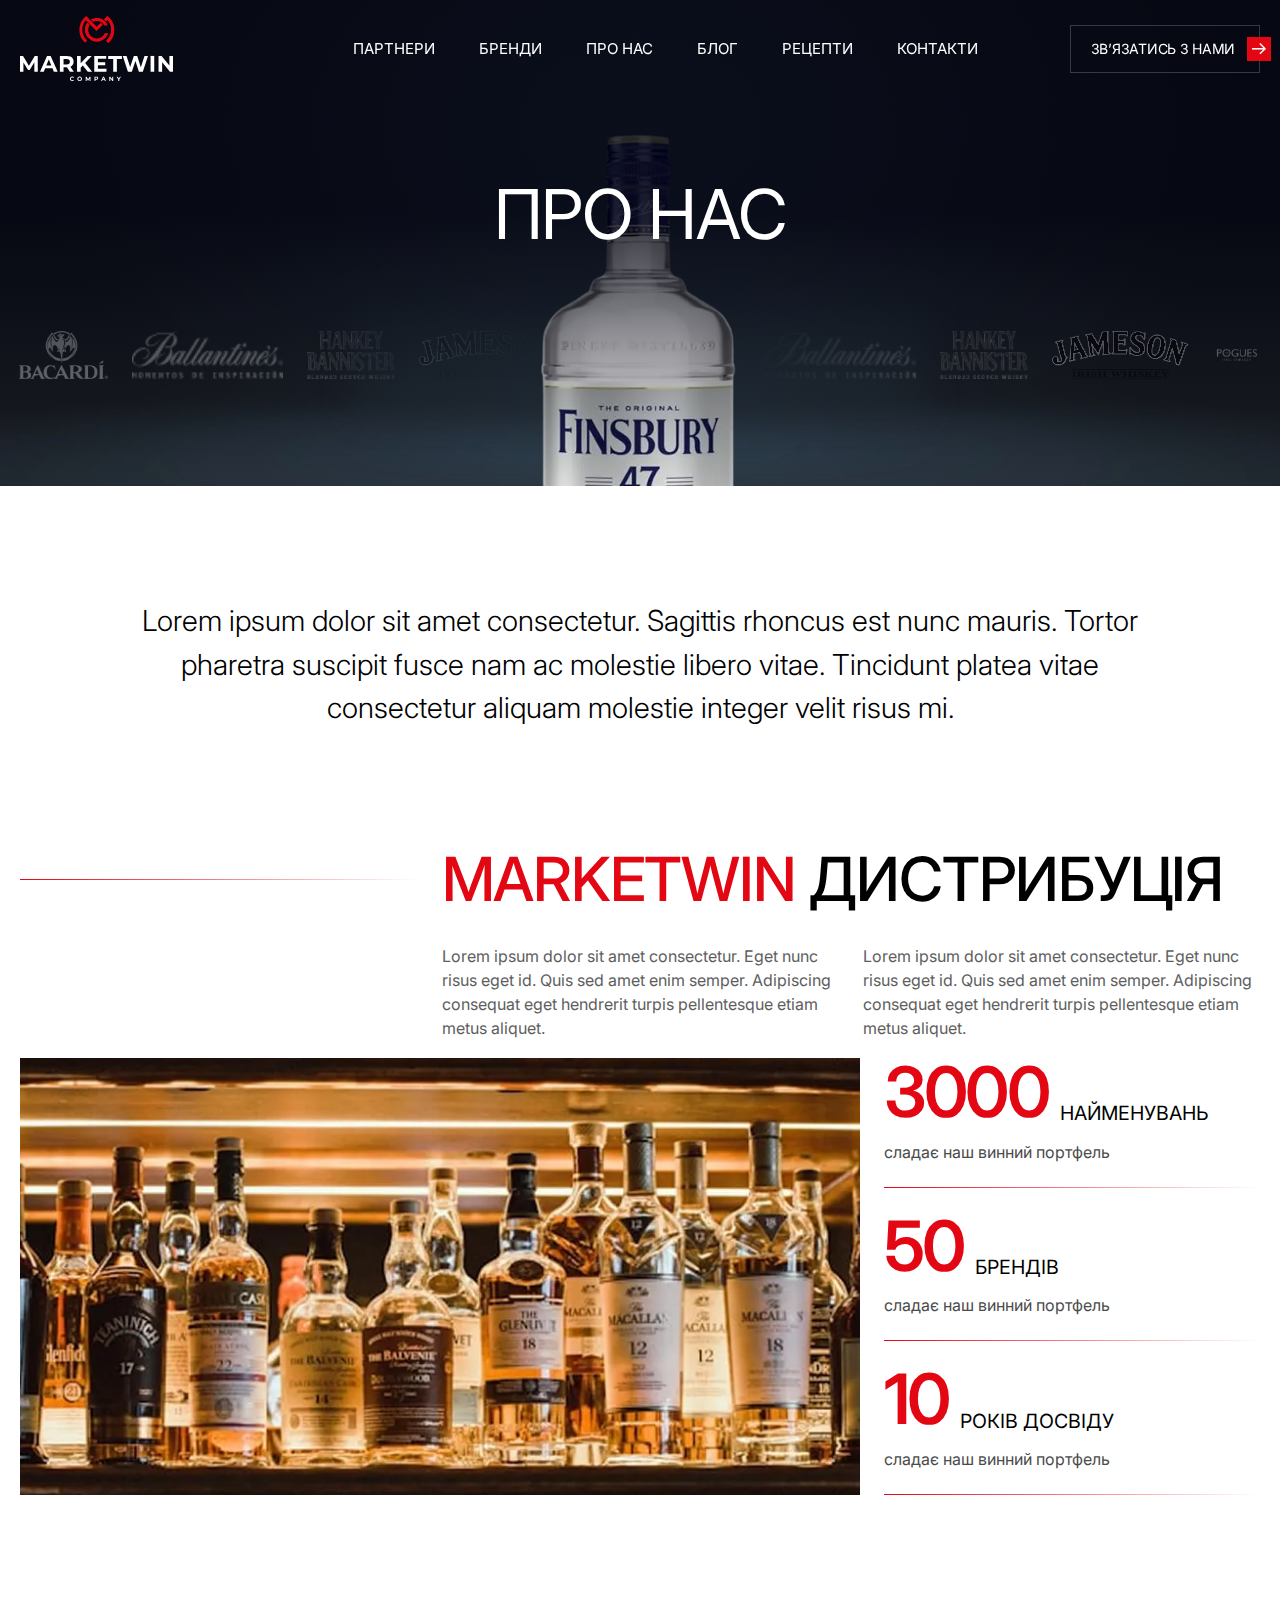
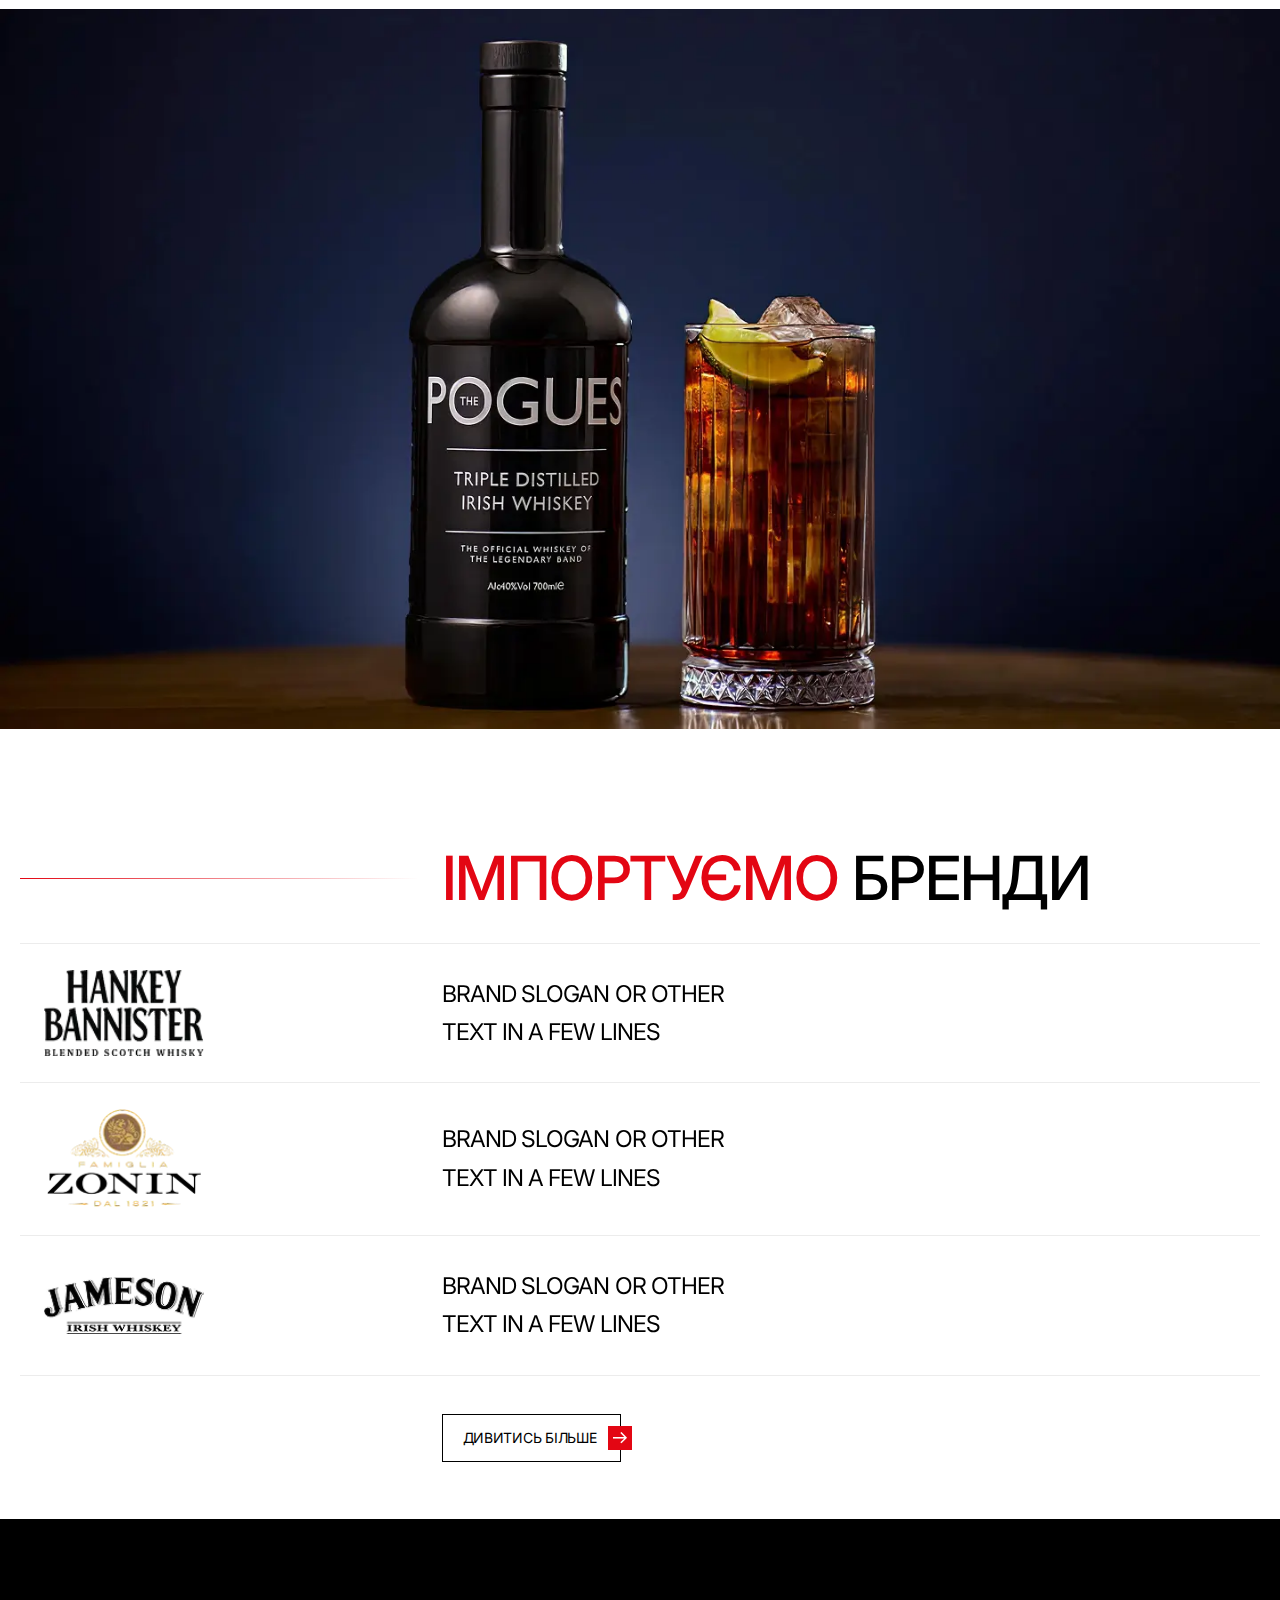
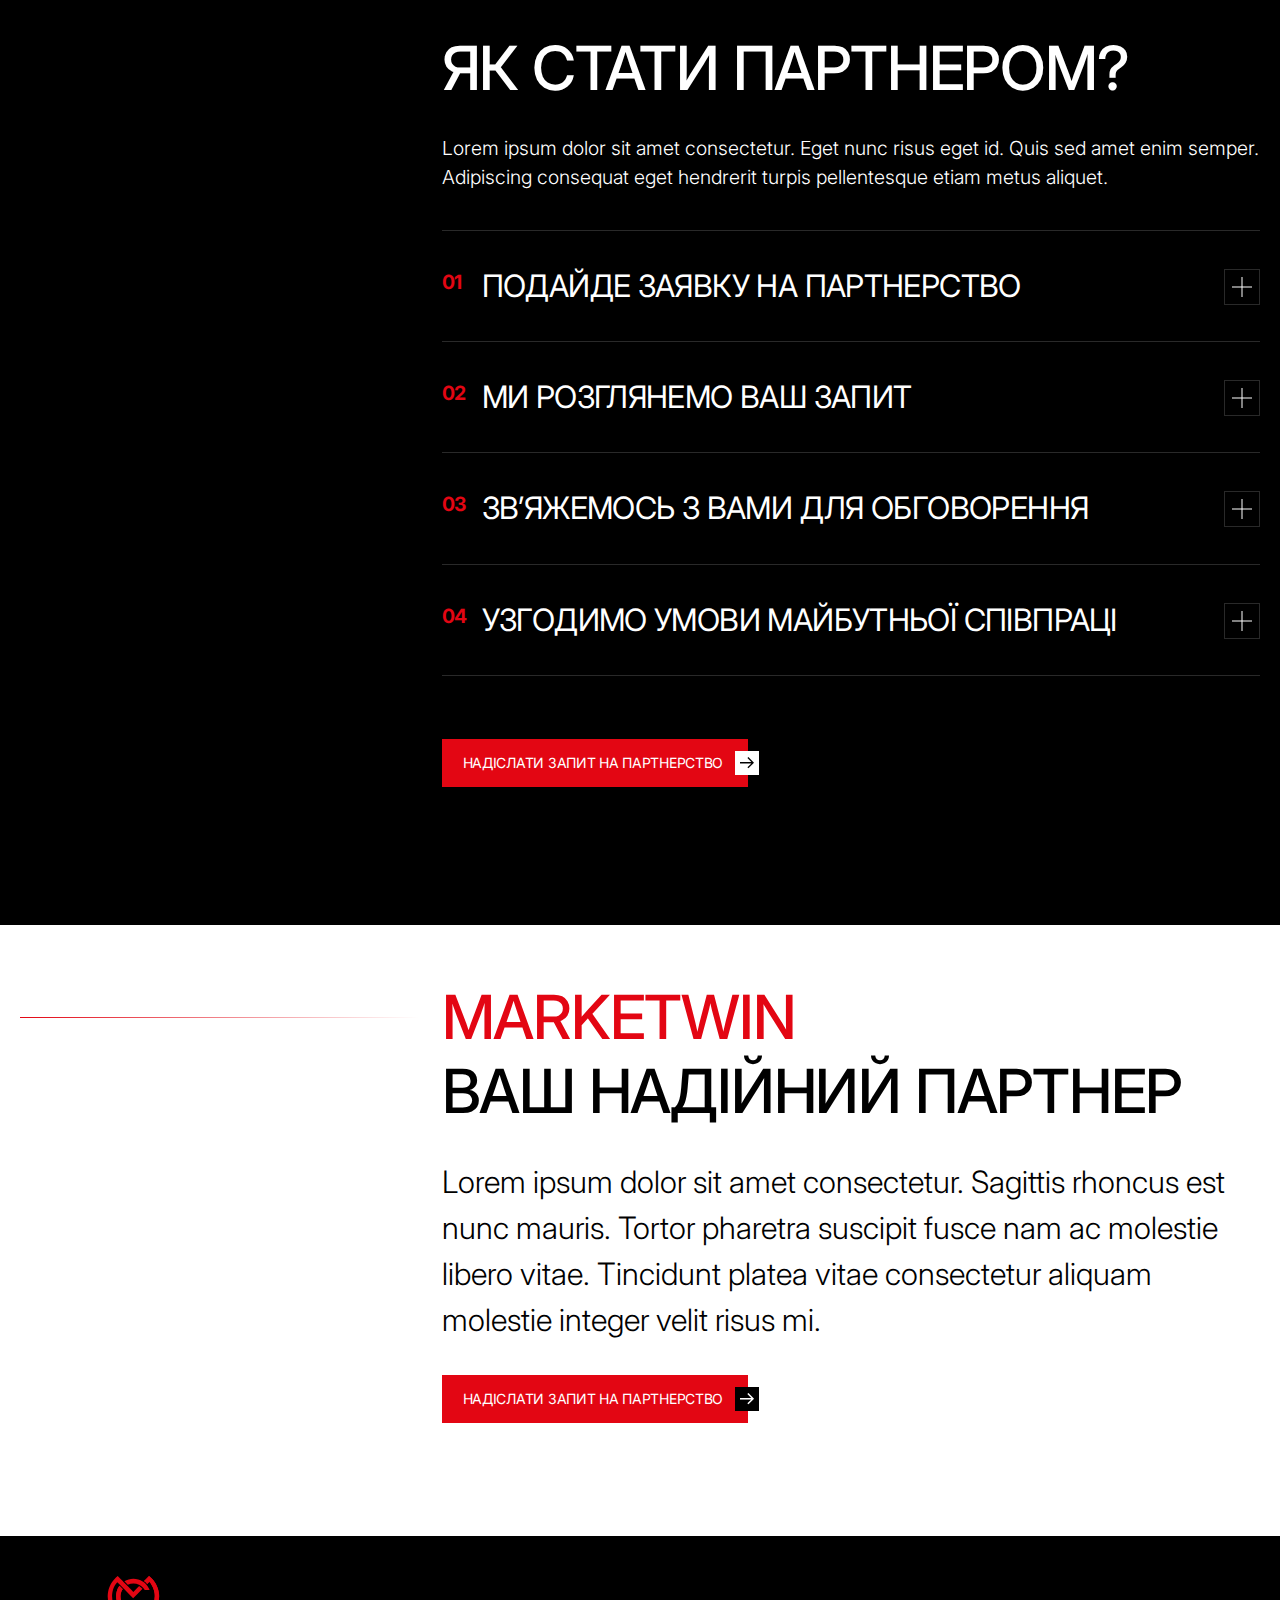
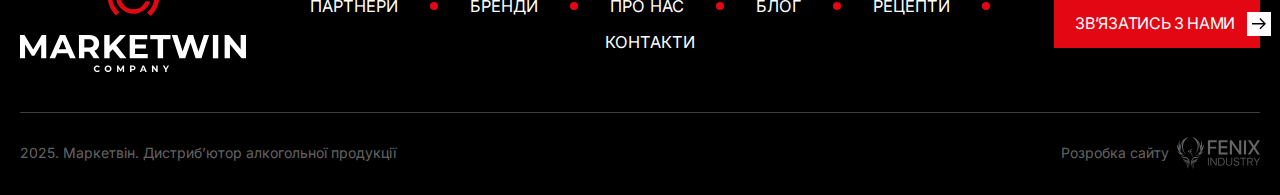
==== commit be2685e3: "Add files via upload" ====
--- a/about-us.html
+++ b/about-us.html
@@ -6,7 +6,7 @@
 	<meta charset="UTF-8">
 	<meta name="format-detection" content="telephone=no">
 	<!-- <style>body{opacity: 0;}</style> -->
-	<link rel="stylesheet" href="css/style.min.css?_v=20250411164011">
+	<link rel="stylesheet" href="css/style.min.css?_v=20250411164609">
 	<link rel="shortcut icon" href="favicon.ico">
 	<!-- <meta name="robots" content="noindex, nofollow"> -->
 	<meta name="viewport" content="width=device-width, initial-scale=1.0">
@@ -25,12 +25,12 @@
 				<div class="header__menu menu">
 					<nav class="menu__body">
 						<ul class="menu__list">
-							<li class="menu__item"><a href="/partners.html" class="menu__link">Партнери</a></li>
-							<li class="menu__item"><a href="/brands.html" class="menu__link">Бренди</a></li>
-							<li class="menu__item"><a href="/about-us.html" class="menu__link">Про нас</a></li>
-							<li class="menu__item"><a href="/blog.html" class="menu__link">Блог</a></li>
+							<li class="menu__item"><a href="partners.html" class="menu__link">Партнери</a></li>
+							<li class="menu__item"><a href="brands.html" class="menu__link">Бренди</a></li>
+							<li class="menu__item"><a href="about-us.html" class="menu__link">Про нас</a></li>
+							<li class="menu__item"><a href="blog.html" class="menu__link">Блог</a></li>
 							<li class="menu__item"><a href="" class="menu__link">Рецепти</a></li>
-							<li class="menu__item"><a href="/contact.html" class="menu__link">Контакти</a></li>
+							<li class="menu__item"><a href="contact.html" class="menu__link">Контакти</a></li>
 						</ul>
 					</nav>
 					<button class="btn btn-default btn-call" type="button">
@@ -370,15 +370,15 @@
 		<footer class="footer">
 			<div class="footer__container">
 				<div class="footer__top">
-					<a href="" class="footer__logo"><img src="img/logo.svg" alt="logo"></a>
+					<a href="/marketwin" class="footer__logo"><img src="img/logo.svg" alt="logo"></a>
 					<nav class="footer__menu">
 						<ul>
-							<li><a href="/partners.html">Партнери</a></li>
-							<li><a href="/brands.html">Бренди</a></li>
-							<li><a href="/about-us.html">Про нас</a></li>
-							<li><a href="/blog.html">Блог</a></li>
+							<li><a href="partners.html">Партнери</a></li>
+							<li><a href="brands.html">Бренди</a></li>
+							<li><a href="about-us.html">Про нас</a></li>
+							<li><a href="blog.html">Блог</a></li>
 							<li><a href="#">Рецепти</a></li>
-							<li><a href="/contact.html">Контакти</a></li>
+							<li><a href="contact.html">Контакти</a></li>
 						</ul>
 					</nav>
 					<button class="btn btn-default btn-red" type="button">
@@ -571,7 +571,7 @@
 			</div>
 		</div>
 	</div>
-	<script src="js/app.min.js?_v=20250411164011"></script>
+	<script src="js/app.min.js?_v=20250411164609"></script>
 </body>
 
 </html>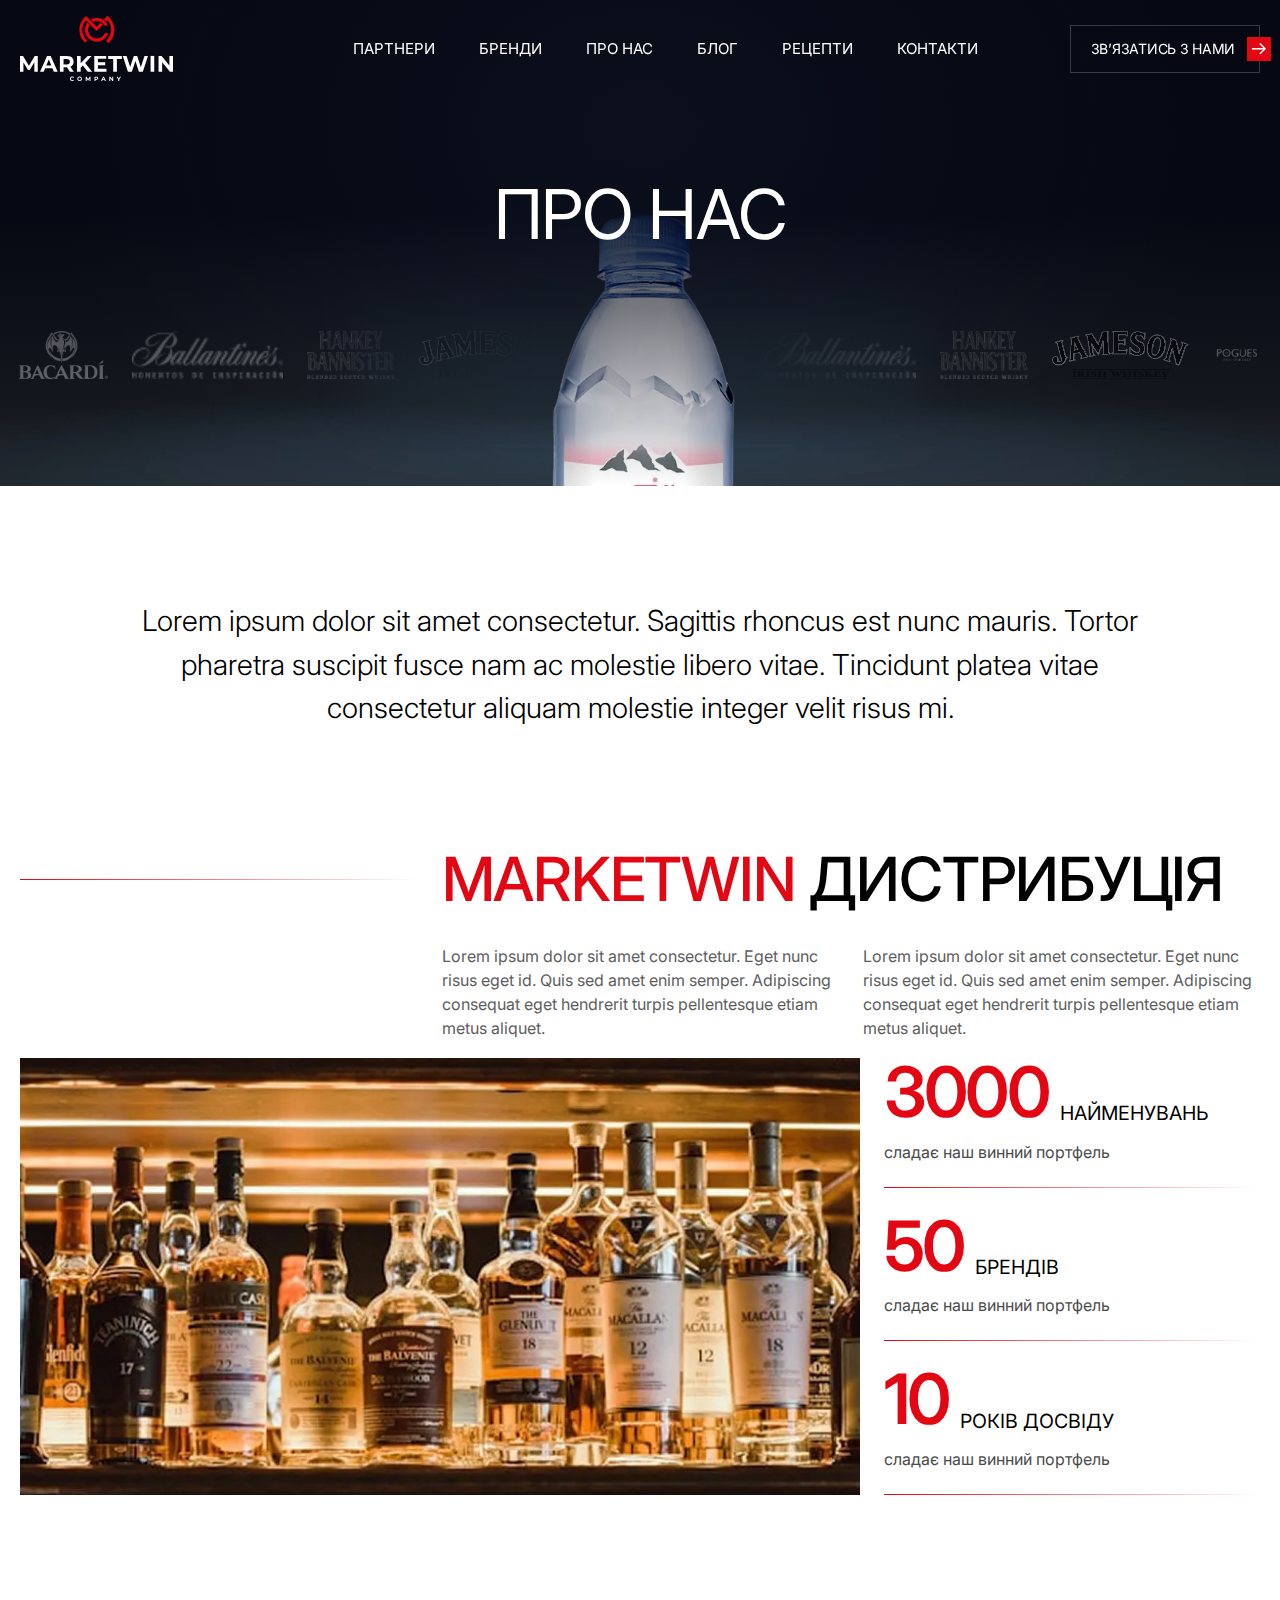
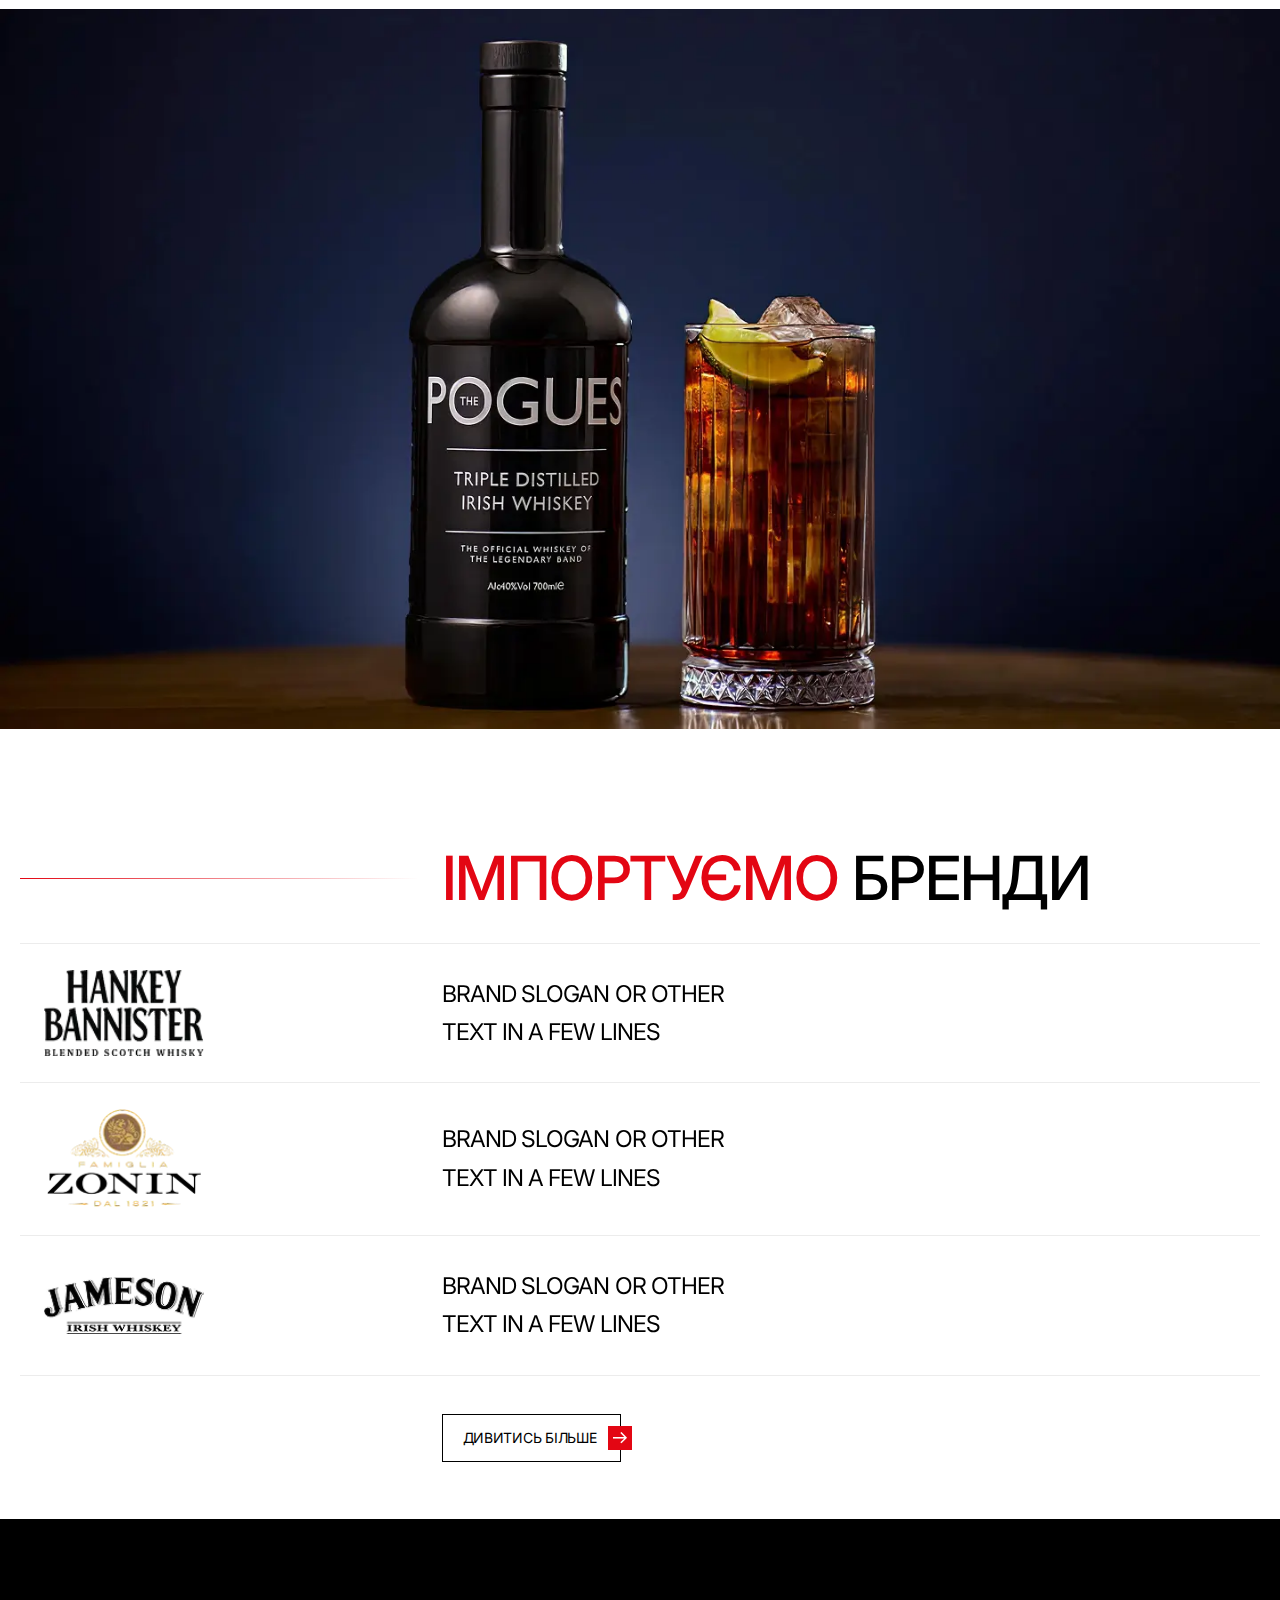
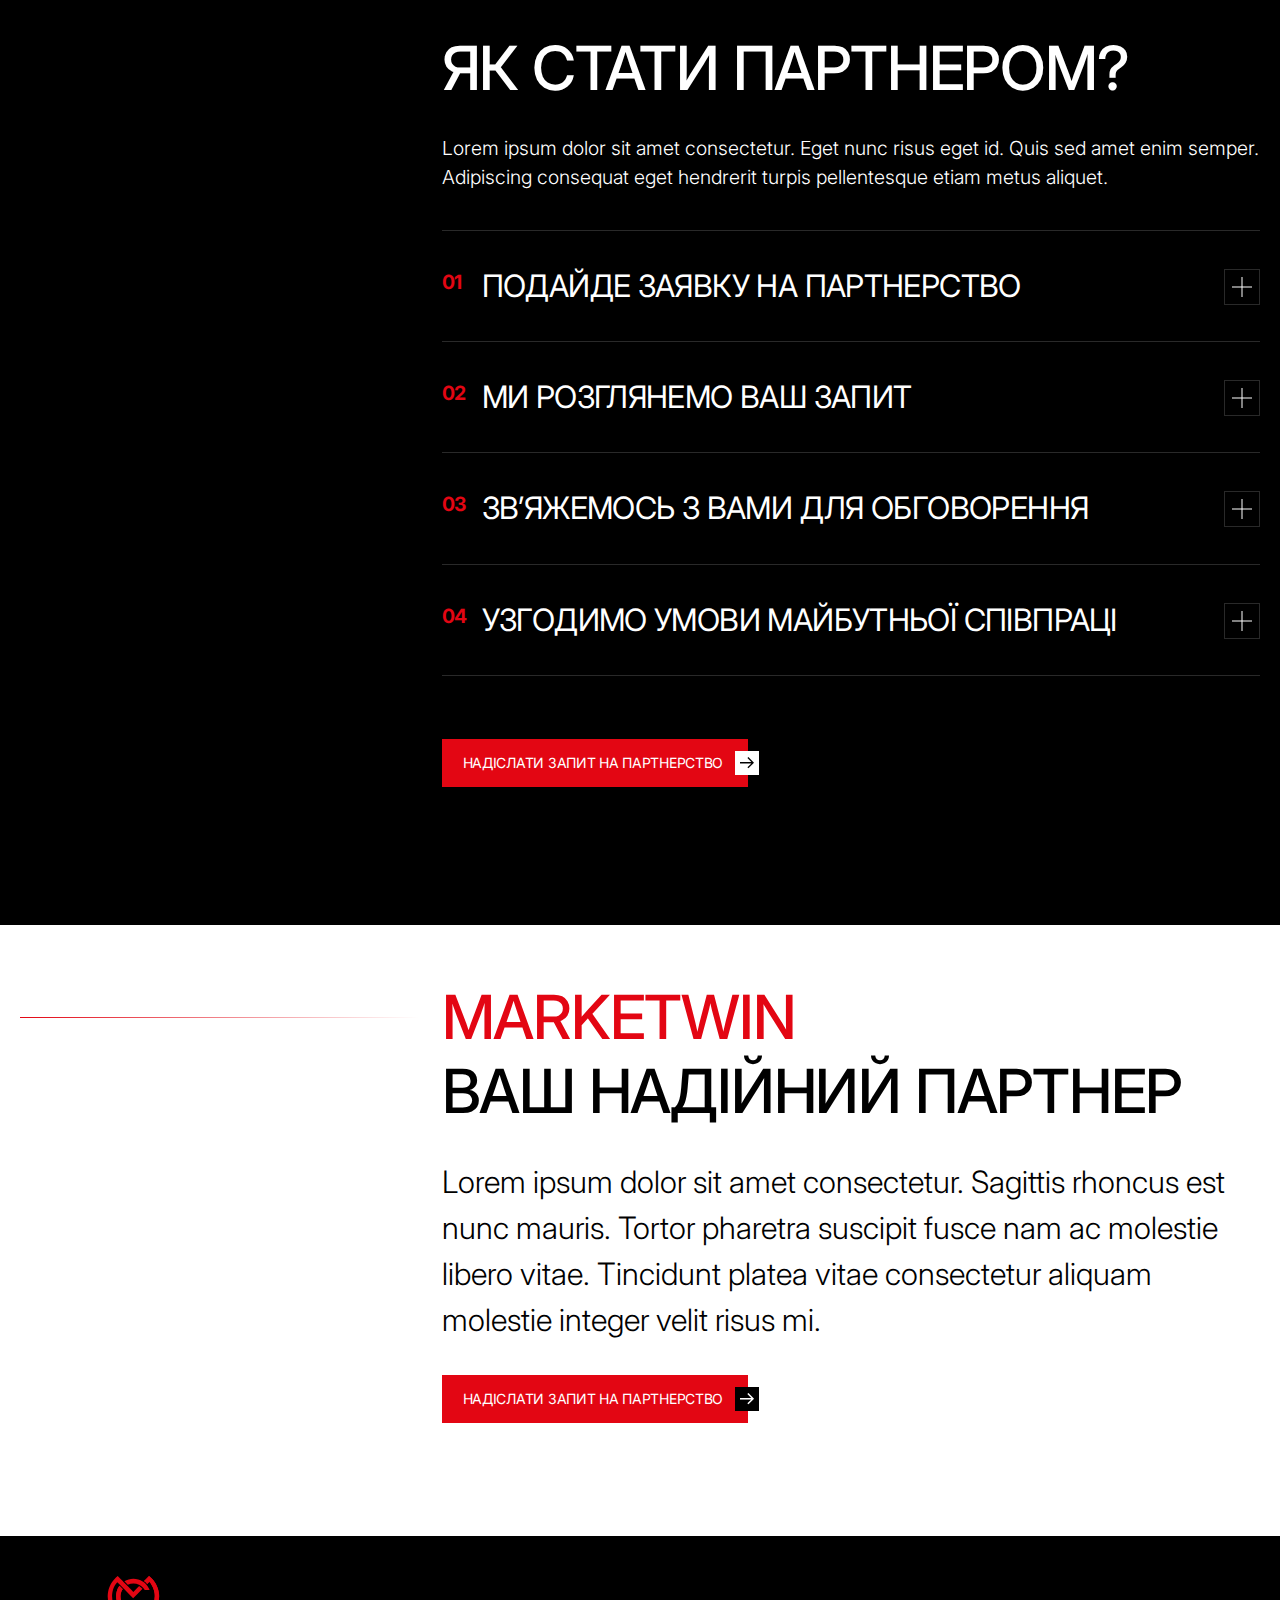
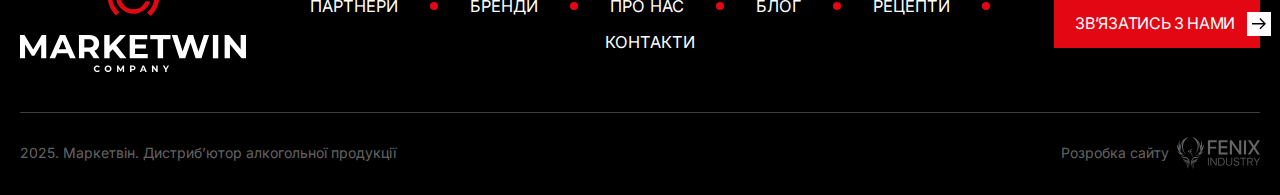
==== commit 7750a763: "Add files via upload" ====
--- a/about-us.html
+++ b/about-us.html
@@ -6,7 +6,7 @@
 	<meta charset="UTF-8">
 	<meta name="format-detection" content="telephone=no">
 	<!-- <style>body{opacity: 0;}</style> -->
-	<link rel="stylesheet" href="css/style.min.css?_v=20250411164609">
+	<link rel="stylesheet" href="css/style.min.css?_v=20250414164619">
 	<link rel="shortcut icon" href="favicon.ico">
 	<!-- <meta name="robots" content="noindex, nofollow"> -->
 	<meta name="viewport" content="width=device-width, initial-scale=1.0">
@@ -33,7 +33,7 @@
 							<li class="menu__item"><a href="contact.html" class="menu__link">Контакти</a></li>
 						</ul>
 					</nav>
-					<button class="btn btn-default btn-call" type="button">
+					<button class="btn btn-default btn-call" type="button" data-popup="#contact-us">
 						<span>Зв’язатись з нами</span>
 						<span class="icon-arrow _icon-arrow-right"></span>
 					</button>
@@ -339,7 +339,7 @@
 						<div class="logo-text">
 							marketwin
 						</div>
-						<button type="button" class="btn btn-default btn-red mob-w">
+						<button type="button" class="btn btn-default btn-red mob-w" data-popup="#partners-form">
 							<span>Надіслати запит на партнерство</span>
 							<span class="icon-arrow _icon-arrow-right white-icon"></span>
 						</button>
@@ -360,7 +360,7 @@
 						libero vitae. Tincidunt platea vitae consectetur aliquam molestie integer velit risus mi.
 					</p>
 
-					<button class="btn btn-default btn-red">
+					<button class="btn btn-default btn-red" data-popup="#partners-form">
 						<span>Надіслати запит на партнерство</span>
 						<span class="icon-arrow _icon-arrow-right"></span>
 					</button>
@@ -381,7 +381,7 @@
 							<li><a href="contact.html">Контакти</a></li>
 						</ul>
 					</nav>
-					<button class="btn btn-default btn-red" type="button">
+					<button class="btn btn-default btn-red" type="button" data-popup="#contact-us">
 						<span>Зв’язатись з нами</span>
 						<span class="icon-arrow white-icon _icon-arrow-right"></span>
 					</button>
@@ -555,23 +555,104 @@
 				document.body.classList.remove("page-load");
 			});
 		</script>
-		<div id="popup" aria-hidden="true" class="popup">
+		<div id="contact-us" aria-hidden="true" class="popup">
 			<div class="popup__wrapper">
 				<div class="popup__content">
-					<button data-close type="button" class="popup__close">
-						<svg width="23" height="23" viewBox="0 0 23 23" fill="none" xmlns="http://www.w3.org/2000/svg">
-							<path opacity="0.850056" d="M1.73333 1.48883L21.5469 21.0288" stroke="#979797" stroke-linecap="square" />
-							<path opacity="0.850056" d="M21.2667 1.48883L1.45309 21.0288" stroke="#979797" stroke-linecap="square" />
-						</svg>
-					</button>
-					<div class="popup__text">
-						Popup content
+					<button data-close type="button" class="popup__close" data-value="close-popup"></button>
+
+					<div class="form">
+						<form class="popup-form" action="#" method="post">
+							<h3 class="form__title">Є запитання? напишіть нам</h3>
+
+							<div class="form__row">
+								<div class="form-group">
+									<label for="name">Ваше ім’я<span class="required">*</span></label>
+									<input id="name" type="text" name="form[]" placeholder="Ім’я" class="input" required>
+								</div>
+								<div class="form-group">
+									<label for="email">Ваш e-mail<span class="required">*</span></label>
+									<input id="email" type="email" name="form[]" placeholder="mail@gmail.com" class="input" required>
+								</div>
+							</div>
+							<div class="form-group">
+								<label for="message">Ваше повідомлення<span class="required">*</span></label>
+								<textarea name="message" id="message" class="input" placeholder="Опишіть коротко ваше запитання тут..." required></textarea>
+							</div>
+							<div class="form-bottom">
+								<button class="btn btn-default btn-red" type="submit">
+									<span>Надіслати запитання</span>
+									<span class="icon-arrow _icon-arrow-right white-icon"></span>
+								</button>
+							</div>
+						</form>
+					</div>
+				</div>
+			</div>
+		</div>
+
+		<div id="partners-form" aria-hidden="true" class="popup">
+			<div class="popup__wrapper">
+				<div class="popup__content">
+					<button data-close type="button" class="popup__close" data-value="close-popup"></button>
+
+					<div class="form">
+						<form class="popup-form" action="#" method="post">
+							<h3 class="form__title">Хочете стати нашим партнером?</h3>
+							<div class="form__row">
+								<div class="form-group">
+									<label for="name">Ваше ім’я<span class="required">*</span></label>
+									<input id="name" type="text" name="form[]" placeholder="Ім’я" class="input" required>
+								</div>
+								<div class="form-group">
+									<label for="email">Ваш e-mail<span class="required">*</span></label>
+									<input id="email" type="email" name="form[]" placeholder="mail@gmail.com" class="input" required>
+								</div>
+
+								<div class="form-group">
+									<label for="phone">Номер телефону<span class="required">*</span></label>
+									<input id="phone" type="tel" name="form[]" placeholder="+38 (___) ___ __ __" class="input" required>
+								</div>
+								<div class="form-group">
+									<label for="company">Компанія</label>
+									<input id="company" type="text" name="form[]" placeholder="Назва компанії" class="input">
+								</div>
+							</div>
+							<div class="form-group">
+								<label for="message">Ваше повідомлення<span class="required">*</span></label>
+								<textarea name="message" id="message" class="input" placeholder="Опишіть коротко ваше запитання тут..." required></textarea>
+							</div>
+							<div class="form-bottom">
+								<button class="btn btn-default btn-red" type="submit">
+									<span>Надіслати запит</span>
+									<span class="icon-arrow _icon-arrow-right white-icon"></span>
+								</button>
+							</div>
+						</form>
+					</div>
+				</div>
+			</div>
+		</div>
+
+		<div id="form-success" aria-hidden="true" class="popup">
+			<div class="popup__wrapper">
+				<div class="popup__content">
+					<button data-close type="button" class="popup__close" data-value="close-popup"></button>
+					<div class="popup__success">
+						<div class="popup__inner">
+							<div class="popup__img">
+								<img src="img/icon-logo.svg" alt="logo icon">
+							</div>
+							<div class="popup__title">Дякуємо за довіру до MARKETWIN!</div>
+							<div class="popup__text">Ваш запит успішно надісланий! Ми переглянемо його якнайшвидше та надамо
+								відповідь у
+								найкоротші терміни.</div>
+						</div>
 					</div>
 				</div>
 			</div>
 		</div>
 	</div>
-	<script src="js/app.min.js?_v=20250411164609"></script>
+	<script src="js/app.min.js?_v=20250414164619"></script>
 </body>
 
 </html>--- a/css/style.min.css
+++ b/css/style.min.css
@@ -1 +1 @@
-@import url('https://fonts.googleapis.com/css2?family=Inter:ital,opsz,wght@0,14..32,100..900; 1,14..32,100..900&display=swap');@font-face{font-family:icons;font-display:swap;src:url(../fonts/icons.woff2) format("woff2");font-weight:400;font-style:normal}[class*=_icon-]::before{font-family:icons;font-style:normal;font-weight:400;font-variant:normal;text-transform:none;line-height:1;-webkit-font-smoothing:antialiased;-moz-osx-font-smoothing:grayscale}._icon-email:before{content:""}._icon-facebook:before{content:""}._icon-instagram:before{content:""}._icon-location:before{content:""}._icon-mail:before{content:""}._icon-phone1:before{content:""}._icon-telegram:before{content:""}._icon-viber:before{content:""}._icon-arrow-right:before{content:""}._icon-arrow-left:before{content:""}:root{--main-color:#000;--primary:#e30613;--black-blue:#251e42;--black-color:#1e1e1e;--white-color:#ffffff;--grey-color:#5e5e5e;--grey-color2:#7d7d7d;--grey-color3:#969696;--grey-color4:#757575;--stroke-color:#ececec;--bullet-color:#e4e4e4;--outline-color:#eaeaea}*{padding:0;margin:0;border:0}*,*::after,*::before{box-sizing:border-box}*::after,*::before{display:inline-block}body,html{height:100%;min-width:360px}body{color:#000;line-height:1;font-family:Inter,sans-serif;font-size:1rem;-ms-text-size-adjust:100%;-moz-text-size-adjust:100%;-webkit-text-size-adjust:100%;-webkit-font-smoothing:antialiased;-moz-osx-font-smoothing:grayscale}button,input,textarea{font-family:Inter,sans-serif;font-size:inherit;line-height:inherit;color:inherit;background-color:rgba(0,0,0,0)}input,textarea{width:100%}label{display:inline-block}button,option,select{cursor:pointer}a{display:inline-block;color:inherit;text-decoration:none}ul li{list-style:none}img{vertical-align:top}h1,h2,h3,h4,h5,h6{font-weight:inherit;font-size:inherit}input[type=search]::-webkit-search-cancel-button{-webkit-appearance:none;appearance:none;display:none}input[type=search]::-moz-search-clear{display:none}input::-ms-clear{display:none}html{scroll-behavior:smooth}body{font-size:1rem;font-weight:400;line-height:1.5}.lock body{overflow:hidden;touch-action:none;-ms-scroll-chaining:none;overscroll-behavior:none}.wrapper{min-height:100%;display:flex;flex-direction:column;overflow:hidden}@supports (overflow:clip){.wrapper{overflow:clip}}.wrapper>main{flex:1 1 auto}.wrapper>*{min-width:0}[class*=__container]{max-width:86.5rem;margin:0 auto;padding:0 1.25rem}[class*="--gc"]{display:grid;min-width:0;grid-template-columns:1.25rem 1fr minmax(auto,84rem) 1fr 1.25rem}[class*="--gc"]>*{min-width:0;grid-column:3/4}.form{position:relative}.form::before{content:"";position:absolute;inset:0;background:var(--primary);-webkit-transform:translate(-.625rem,-.625rem);transform:translate(-.625rem,-.625rem)}.form form{position:relative;width:100%;z-index:5;padding:2rem;border:1px solid var(--white-color);background:var(--main-color)}.form .form__title{color:var(--white-color);text-align:center;font-weight:500;line-height:1.25;text-transform:uppercase}.form .form__row .form-group:not(:last-child){margin-bottom:0}.form .form-bottom{display:flex;align-items:center;flex-wrap:wrap;justify-content:space-between;gap:1rem}.required{margin-left:.125rem;color:var(--primary);font-size:.875rem;font-weight:600;line-height:1.42}.btn{position:relative;display:inline-flex;align-items:center;justify-content:center;padding:0;font-size:.875rem;font-weight:400;line-height:1.42;text-transform:uppercase;letter-spacing:-.02em;transition:all .3s ease}.btn--fw{width:100%}.btn-default{padding:.625rem 1.5rem .625rem 1.25rem;min-height:3rem;color:var(--main-color);border:1px solid var(--main-color)}.btn-default.mob-w{margin-right:.875rem}.btn-default.btn-call{border:1px solid rgba(255,255,255,.2);color:var(--white-color)}.btn-default.btn-red{background:var(--primary);border-color:var(--primary);color:var(--white-color)}.btn-default.btn-red .icon-arrow{color:var(--white-color);background:var(--main-color)}.btn-default.btn-red .icon-arrow.white-icon{background:var(--white-color);color:var(--main-color)}.btn-default .icon-arrow{position:absolute;z-index:5;top:50%;right:0;-webkit-transform:translateY(-50%) translateX(50%);transform:translateY(-50%) translateX(50%)}.icon-arrow{display:flex;align-items:center;justify-content:center;width:1.5rem;height:1.5rem;font-size:.875rem;background:var(--primary);color:var(--white-color);transition:all .3s ease;will-change:transform}.icon-arrow.white-icon{background:var(--white-color);color:var(--main-color)}@-webkit-keyframes arrowMove{0%{-webkit-transform:translateY(-50%) translateX(50%);transform:translateY(-50%) translateX(50%)}20%{-webkit-transform:translateY(-50%) translateX(65%);transform:translateY(-50%) translateX(65%)}40%{-webkit-transform:translateY(-50%) translateX(40%);transform:translateY(-50%) translateX(40%)}60%{-webkit-transform:translateY(-50%) translateX(55%);transform:translateY(-50%) translateX(55%)}80%{-webkit-transform:translateY(-50%) translateX(45%);transform:translateY(-50%) translateX(45%)}100%{-webkit-transform:translateY(-50%) translateX(50%);transform:translateY(-50%) translateX(50%)}}@keyframes arrowMove{0%{-webkit-transform:translateY(-50%) translateX(50%);transform:translateY(-50%) translateX(50%)}20%{-webkit-transform:translateY(-50%) translateX(65%);transform:translateY(-50%) translateX(65%)}40%{-webkit-transform:translateY(-50%) translateX(40%);transform:translateY(-50%) translateX(40%)}60%{-webkit-transform:translateY(-50%) translateX(55%);transform:translateY(-50%) translateX(55%)}80%{-webkit-transform:translateY(-50%) translateX(45%);transform:translateY(-50%) translateX(45%)}100%{-webkit-transform:translateY(-50%) translateX(50%);transform:translateY(-50%) translateX(50%)}}input[type=email],input[type=tel],input[type=text],textarea{-webkit-appearance:none;appearance:none}.input{border-radius:0!important;width:100%;display:block;font-size:1rem;font-weight:400;line-height:1.5;height:3rem;padding:.625rem 1rem;border:1px solid var(--white-color);caret-color:inherit;box-shadow:none;transition:all .3s ease}.input:focus-visible{border-radius:0!important;outline:0;border-color:var(--primary)}.input[placeholder]:not([data-placeholder-nohiden])::-webkit-input-placeholder{color:#717171}.input[placeholder]:not([data-placeholder-nohiden]):-ms-input-placeholder{color:#717171}.input[placeholder]:not([data-placeholder-nohiden])::-ms-input-placeholder{color:#717171}.input[placeholder]:not([data-placeholder-nohiden])::placeholder{color:#717171}textarea.input{resize:none;padding-top:.75rem;padding-left:1rem;height:6.25rem}textarea.input:not(:last-child){margin-bottom:1.5rem}label{color:var(--white-color);font-size:.875rem;font-weight:600;line-height:1.42}label:not(:last-child){margin-bottom:.5rem}.form-group:not(:last-child){margin-bottom:1.5rem}.select{min-width:0;position:relative}.select__body{position:relative}.select__title{min-height:3rem;color:inherit;text-align:left;border:1px solid var(--bullet-color);background-color:var(--white-color);cursor:pointer;width:100%}.select__value{display:flex;min-width:0;align-items:center;height:100%;padding:.625rem .75rem .625rem 1.25rem;gap:.625rem}.select__value>*{flex:1 1 auto}.select__value:after{content:"";align-self:stretch;width:1.5rem;height:1.5rem;flex-shrink:0;transition:all .3s ease;display:flex;justify-content:center;align-items:center;background-color:var(--primary);background-repeat:no-repeat;background-position:center;background-image:url("data:image/svg+xml,<svg xmlns=\"http://www.w3.org/2000/svg\" width=\"12\" height=\"12\" viewBox=\"0 0 12 12\" fill=\"none\"><g clip-path=\"url%28%23clip0_130_2133%29\"><path d=\"M10.7998 7.2L9.9598 6.36L6.5998 9.72L6.5998 -1.83588e-07L5.39981 -2.36041e-07L5.3998 9.72L2.03981 6.36L1.1998 7.2L5.9998 12L10.7998 7.2Z\" fill=\"white\"/></g></svg>")}._select-open .select__value:after{-webkit-transform:rotate(-180deg);transform:rotate(-180deg)}.select__value._select-pseudo-label::before{content:attr(data-pseudo-label);opacity:.5}.select__content{flex:1 1 auto;overflow:hidden;text-overflow:ellipsis;white-space:nowrap}.select__text{flex:1 1 auto;overflow:hidden;text-overflow:ellipsis;white-space:nowrap}.select__input{width:100%;background-color:rgba(0,0,0,0);height:100%}.select__options{color:#000;position:absolute;top:calc(100% - .0625rem);min-width:100%;left:0;background-color:var(--white-color);border:1px solid var(--bullet-color)}.select__scroll{overflow-y:auto;overflow-x:hidden;max-height:12.5rem}.select__option{width:100%;text-align:left;cursor:pointer;padding:.75rem 1.25rem;color:inherit}.select__option:not(:last-child){border-bottom:1px solid var(--bullet-color)}.select__option._select-selected{background-color:#eee}.select__row{display:inline-flex;align-items:center}.select--show-top .select__options{top:auto;bottom:calc(100% - .0625rem);border:1px solid #d9d9d9;border-bottom:0;border-radius:4px 4px 0 0;padding:5px 0 10px 0}._select-tag{cursor:pointer}.menu{display:flex;align-items:center;margin-left:auto}.menu ul{display:flex;align-items:center;justify-content:center;gap:2.75rem}.menu li a{position:relative;padding:.25rem 0;color:var(--white-color);font-size:.875rem;font-weight:400;line-height:normal;text-transform:uppercase;transition:color .3s ease}.icon-menu{display:none}body::after{content:"";background-color:rgba(0,0,0,.5);position:fixed;width:100%;height:100%;top:0;left:0;opacity:0;transition:opacity .8s ease 0s;pointer-events:none;z-index:149}.popup-show body::after{opacity:1}.popup{position:fixed;top:0;left:0;bottom:0;right:0;padding:30px 10px;transition:visibility .8s ease 0s;visibility:hidden;pointer-events:none}.popup_show{z-index:150;visibility:visible;overflow:auto;pointer-events:auto}.popup_show .popup__content{visibility:visible;-webkit-transform:scale(1);transform:scale(1)}.popup__wrapper{display:flex;flex-direction:column;align-items:center;min-height:100%;flex:1 1 auto;width:100%;display:flex;justify-content:center;align-items:center}.popup__content{visibility:hidden;-webkit-transform:scale(0);transform:scale(0);transition:-webkit-transform .3s ease 0s;transition:transform .3s ease 0s;transition:transform .3s ease 0s,-webkit-transform .3s ease 0s;background-color:#eee;padding:20px;width:100%;max-width:900px;border-radius:20px}.lock .popup__content{visibility:visible}.spollers{counter-reset:number}.spollers__item{display:flex;flex-direction:column;counter-increment:number;width:100%;padding-top:2rem;padding-bottom:2rem;font-size:1.25rem;border-bottom:1px solid rgba(255,255,255,.16);transition:all .3s ease;cursor:pointer;text-align:left;position:relative;list-style:none}.spollers__item:first-child{border-top:1px solid rgba(255,255,255,.16)}.spollers__item:has(.spollers__body) .spollers__title{position:relative}.spollers__item:has(.spollers__body) .spollers-icon{display:flex}.spollers__item::-webkit-details-marker,.spollers__item::marker{display:none}._spoller-init .spollers__item{cursor:pointer}.spollers__item::before{content:"0" counter(number);position:absolute;top:2rem;left:0;color:var(--primary);font-weight:700;line-height:2;letter-spacing:-.04em;text-transform:uppercase;transition:color .3s ease}.spollers__item:nth-child(n+10)::before{content:counter(number)}.spollers__title{padding-left:2.5rem;font-weight:400;line-height:1.5;letter-spacing:-.02em;text-transform:uppercase;list-style:none}.spollers__title::-webkit-details-marker,.spollers__title::marker{display:none}.spollers__title._spoller-active .spollers-icon::after,.spollers__title._spoller-active .spollers-icon::before{-webkit-transform:translate(-50%,-50%) rotate(180deg);transform:translate(-50%,-50%) rotate(180deg)}.spollers__title._spoller-active .spollers-icon::after{opacity:0}.spollers-icon{position:absolute;top:.375rem;right:0;align-items:center;justify-content:center;flex-shrink:0;width:2.25rem;height:2.25rem;font-weight:300;border:1px solid rgba(255,255,255,.16);background:var(--main-color);color:var(--white-color);transition:all .3s ease;display:none}.spollers-icon::after,.spollers-icon::before{content:"";position:absolute;top:50%;left:50%;-webkit-transform:translate(-50%,-50%);transform:translate(-50%,-50%);width:1.25rem;height:.0625rem;background:var(--white-color);transition:all .3s ease}.spollers-icon::after{-webkit-transform:translate(-50%,-50%) rotate(90deg);transform:translate(-50%,-50%) rotate(90deg)}.spollers__body{width:100%;padding-top:1.25rem;padding-left:2.5rem;color:rgba(255,255,255,.8)}.ibg{width:100%;height:100%;-o-object-fit:cover;object-fit:cover}.ibg--top{-o-object-position:top;object-position:top}.ibg--bottom{-o-object-position:bottom;object-position:bottom}.ibg--left{-o-object-position:left;object-position:left}.ibg--right{-o-object-position:right;object-position:right}.ibg--contain{-o-object-fit:contain;object-fit:contain}img{display:block;max-width:100%}.section{position:relative;overflow:hidden}.section:last-child{padding-bottom:0}.section-title{position:relative;width:100%;color:var(--main-color);font-weight:500;line-height:1.2;letter-spacing:-.02em;text-transform:uppercase}.section-title:not(:last-child){margin-bottom:1.75rem}.section-title span{color:var(--primary)}.section-title span::after{content:"";height:.0625rem;background:linear-gradient(90deg,#e30613 0,rgba(227,6,19,0) 100%)}.section-text{color:var(--grey-color)}.section-text:not(:last-child){margin-bottom:1.125rem}.text{font-weight:300;line-height:1.5}.page-title{color:var(--white-color);font-weight:400!important;line-height:1.1;letter-spacing:.02em;text-transform:uppercase}.center{text-align:center}.swiper-nav{position:relative;width:-webkit-fit-content;width:-moz-fit-content;width:fit-content;display:flex;align-items:center;justify-content:center;gap:2.25rem}.swiper-nav:has(.swiper-button-lock){display:none}.swiper-nav::before{content:"";position:absolute;top:50%;left:50%;-webkit-transform:translate(-50%,-50%);transform:translate(-50%,-50%);width:.5rem;height:.5rem;border-radius:50%;background:var(--primary)}.swiper:has(.swiper-pagination-lock){padding-bottom:0!important}.swiper.swiper-watch-progress{overflow:visible!important}.swiper.swiper-watch-progress .swiper-slide{opacity:1;height:auto!important}.swiper.swiper-watch-progress .swiper-slide:not(.swiper-slide-visible){opacity:0;pointer-events:none;transition:opacity .3s}.swiper-pagination{display:flex;align-items:center;justify-content:center;width:-webkit-fit-content;width:-moz-fit-content;width:fit-content;gap:.375rem}.swiper-pagination .swiper-pagination-bullet{flex-shrink:0;transition:all .3s ease;width:.625rem;height:.625rem;-webkit-transform:scale(.6);transform:scale(.6);background:var(--bullet-color)}.swiper-pagination .swiper-pagination-bullet.swiper-pagination-bullet-active{background:var(--primary);-webkit-transform:scale(1);transform:scale(1)}.swiper-pagination.black-mod{padding:.5rem 1rem;background:var(--main-color)}.swiper-pagination.black-mod .swiper-pagination-bullet{background:var(--white-color)}.swiper-pagination.black-mod .swiper-pagination-bullet.swiper-pagination-bullet-active{background:var(--primary)}.swiper-button-next,.swiper-button-prev{--color-icon:#fff;flex-shrink:0;width:2.5rem;height:2.5rem;font-size:1.75rem;color:var(--color-icon);cursor:pointer;display:flex;align-items:center;justify-content:center;background:rgba(0,0,0,0);transition:all .3s ease}.swiper-button-next span,.swiper-button-prev span{display:flex;width:1.5rem;height:1.5rem;font-size:1.5rem}.swiper-button-next.swiper-button-disabled,.swiper-button-prev.swiper-button-disabled{opacity:.5;cursor:default;pointer-events:none}.section__container .section-title span:first-child{display:flex;width:100%}.section__container p{font-weight:300;line-height:1.5}.section__container .btn{width:-webkit-fit-content;width:-moz-fit-content;width:fit-content}.section-description{font-weight:300;line-height:1.5}blockquote{overflow:hidden;max-width:65rem;padding:0 1.25rem;width:100%;margin-left:auto;margin-right:auto;text-align:center;font-weight:300;line-height:1.5}.main-img{position:relative;width:100%;overflow:hidden}.main-img::before{content:"";display:block;padding-bottom:56.25%}.main-img img{position:absolute;inset:0}.pagination{display:flex;align-items:center;justify-content:center;width:100%}.pagination ul{display:flex;align-items:center;justify-content:center;gap:.75rem;max-width:100%;overflow-x:auto;-ms-overflow-style:none;scrollbar-width:none}.pagination ul::-webkit-scrollbar{display:none}.pagination li{flex-shrink:0}.pagination li a{display:flex;align-items:center;justify-content:center;padding:.25rem;width:3rem;height:3rem;color:var(--black-blue);text-align:center;font-size:1rem;font-weight:400;line-height:1.5;background:#fafafa;transition:all .3s ease}.pagination li a.active{background:var(--primary);color:var(--white-color)}.pagination li a.next,.pagination li a.prev{background:rgba(0,0,0,0);color:var(--main-color)}.post .post__container{max-width:58rem}.post .post__top{display:flex;flex-wrap:wrap;justify-content:space-between}.post .post__top .img{width:100%}.post .post__top .date{color:var(--grey-color4)}.post .post__head{width:100%;display:flex;align-items:center;justify-content:space-between;gap:1rem}.post .post__rubric{position:relative;width:-webkit-fit-content;width:-moz-fit-content;width:fit-content;display:inline-flex;align-items:center;justify-content:center;min-height:2rem;padding:.25rem .75rem;color:var(--white-color);font-size:1rem;font-weight:400;line-height:1.5;text-transform:uppercase;background:var(--primary)}.post_nav{border-top:1px solid var(--bullet-color);display:flex;align-items:center;justify-content:space-between;gap:1rem}.post-btn{display:inline-flex;align-items:center;justify-content:center;gap:.75rem;color:var(--grey-color4);font-weight:400;line-height:1.33;text-transform:uppercase;transition:color .3s}.post-btn:last-child{text-align:right}.post-btn .icon{display:flex;align-items:center;justify-content:center;width:2.5rem;height:2.5rem;flex-shrink:0;background:#fafafa;color:var(--main-color);transition:all .3s ease}.text-formatted p:not(:last-child){margin-bottom:1rem}.text-formatted h1,.text-formatted h2,.text-formatted h3,.text-formatted h4,.text-formatted h5{font-weight:400;line-height:1.33;letter-spacing:-.02em;text-transform:uppercase}.text-formatted h1:not(:last-child),.text-formatted h2:not(:last-child),.text-formatted h3:not(:last-child),.text-formatted h4:not(:last-child),.text-formatted h5:not(:last-child){margin-bottom:1rem}.text-formatted ol,.text-formatted ul{list-style:none;padding:0;margin:0}.text-formatted li:not(:last-child){margin-bottom:1rem}.text-formatted ul li{position:relative;padding-left:1.25rem}.text-formatted ul li::before{content:"";position:absolute;left:0;top:.5rem;width:.5rem;height:.5rem;background:var(--primary)}.text-formatted ol{counter-reset:number}.text-formatted ol li{position:relative;counter-increment:number;padding-left:1.25rem}.text-formatted ol li::before{content:counter(number) ".";position:absolute;top:0;left:.125rem}.text-formatted a{color:var(--primary)}.d-none{display:none!important}.header{position:fixed;z-index:10000;top:0;left:0;width:100%;padding:2.0625rem 0;transition:all .3s ease;padding:16px 0;background:rgba(0,0,0,0)}.header._header-scroll{background:var(--main-color);margin-top:-6.0625rem}.header._header-show{margin-top:0}.header .header__container{display:flex;align-items:center;gap:1rem}.header .header__logo{position:relative;z-index:10;max-width:9.5625rem;width:100%;flex-shrink:0}.header .header__logo img{width:100%}.header .btn-modal-email{display:flex;align-items:center;justify-content:center;width:1.5rem;height:1.5rem;flex-shrink:0;color:var(--white-color);font-size:1.5rem}.footer{background:var(--main-color)}.footer .footer__top{display:flex;align-items:center;justify-content:space-between;gap:1rem}.footer .footer__top{padding-bottom:2.5rem}.footer .footer__logo{max-width:14.125rem;width:100%;flex-shrink:0}.footer .footer__logo img{width:100%}.footer .footer__menu ul{display:flex;align-items:center;flex-wrap:wrap;justify-content:center;gap:1rem 2rem}.footer .footer__menu li{display:flex;align-items:center;gap:2rem}.footer .footer__menu li a{color:var(--white-color);font-weight:400;line-height:normal;text-transform:uppercase;transition:color .3s ease}.footer .btn{flex-shrink:0;min-height:3rem;font-size:1rem}.footer .footer__bottom{display:flex;align-items:center;justify-content:space-between;gap:1rem;padding-top:1.5rem;color:rgba(255,255,255,.4);font-size:.875rem;font-weight:400;line-height:1.7}.footer .fenix-copyright{display:flex;align-items:center;gap:.5rem}.footer .fenix-copyright a img{transition:all .3s ease}.hero{position:relative;overflow:hidden;display:flex;background-size:cover;background-repeat:no-repeat;background-position:center}.hero.post-hero .hero__title{top:39%;max-width:53.125rem;font-size:3.5rem}.hero.post-hero .hero__brands{top:50%!important}.hero.contact-hero::after{content:"";position:absolute;z-index:10;bottom:-1px;left:50%;-webkit-transform:translateX(-50%);transform:translateX(-50%);background-image:url(../img/marketwin.webp);width:100%;height:8.75rem;background-size:contain;background-repeat:no-repeat;background-position:center bottom}.hero.contact-hero .hero__title{top:42%}.hero.contact-hero .hero__brands{top:50%!important}.hero .hero__decor{position:absolute;z-index:10;top:50%;left:50%;width:100%;-webkit-transform:translate(-50%,-50%);transform:translate(-50%,-50%)}.hero .hero__decor img{width:100%;height:100%;-o-object-fit:scale-down;object-fit:scale-down}.hero .hero__wrap{position:relative;display:flex;align-items:center;justify-content:center;width:100%;margin-left:auto;margin-right:auto;padding-left:1.25rem;padding-right:1.25rem}.hero .hero__wrap::before{content:"";position:absolute;z-index:10;top:0;right:0;width:100%;height:100%;background:linear-gradient(180deg,rgba(1,2,14,.8) 43.69%,rgba(0,19,33,0) 100%)}.hero .hero__wrap .hero__img{position:absolute;left:50%;-webkit-transform:translateX(-50%) translateY(45%);transform:translateX(-50%) translateY(45%);bottom:0}.hero .hero__wrap .hero__img img[hidden]{display:none}.hero .hero__wrap .hero__brands{top:73%}.hero .hero__wrap .brands::before{left:50%;width:45%}.hero .hero__slider{position:relative;width:100%;display:flex;align-items:center;justify-content:center}.hero .hero__slider:not(.swiper-initialized) .swiper-wrapper{display:flex}.hero .hero__slider:not(.swiper-initialized) .swiper-slide{width:100%;display:flex;align-items:center;justify-content:center;flex-shrink:0}.hero .hero__slider::before{content:"";position:absolute;z-index:10;top:0;right:0;width:100%;height:40%;pointer-events:none;background:linear-gradient(180deg,rgba(1,2,14,.8) 43.69%,rgba(0,19,33,0) 100%)}.hero .hero__slider::after{content:"";position:absolute;z-index:10;bottom:-1px;left:50%;-webkit-transform:translateX(-50%);transform:translateX(-50%);background-image:url(../img/marketwin.webp);width:100%;height:8.75rem;background-size:contain;background-repeat:no-repeat;background-position:center bottom}.hero .hero__slider .hero__img{height:100vh;padding-top:4.375rem;position:relative;display:flex;align-items:flex-end;justify-content:center;width:-webkit-fit-content;width:-moz-fit-content;width:fit-content;margin-left:auto;margin-right:auto}.hero .hero__slider .hero__img img{position:relative;z-index:5;max-height:100%;width:-webkit-fit-content;width:-moz-fit-content;width:fit-content}.hero .swiper-slide{position:relative}.hero .hero__title{position:absolute;z-index:20;top:11.0625rem;width:100%;max-width:65rem;padding:0 1.25rem;left:50%;-webkit-transform:translateX(-50%);transform:translateX(-50%);color:var(--white-color);text-align:center;font-weight:600;line-height:1.1;letter-spacing:-.02em;text-transform:uppercase}.hero .hero__img{position:relative;display:flex;align-items:flex-end;justify-content:center;width:-webkit-fit-content;width:-moz-fit-content;width:fit-content;margin-left:auto;margin-right:auto}.hero .hero__img img{position:relative;z-index:5;max-height:100%;width:-webkit-fit-content;width:-moz-fit-content;width:fit-content}.hero .hero__brands{position:absolute;top:58%;-webkit-transform:translateY(-50%);transform:translateY(-50%)}.hero .hero__brands img{-webkit-filter:grayscale(1) brightness(1000%);filter:grayscale(1) brightness(1000%);opacity:.5}.brands{position:relative;--gap:24px;display:flex;align-items:center;justify-content:center;gap:var(--gap)}.brands::before{content:"";position:absolute;top:50%;left:50%;z-index:1;width:38%;height:7.5rem;-webkit-transform:translate(-50%,-50%);transform:translate(-50%,-50%);-webkit-filter:blur(15px);filter:blur(15px);background:linear-gradient(90deg,rgba(40,53,62,.4) 0,rgba(40,53,62,.6) 10%,rgba(40,53,62,.8) 20%,#28353e 30%,#28353e 70%,rgba(40,53,62,.8) 80%,rgba(40,53,62,.6) 90%,rgba(40,53,62,.4) 100%)}.brands .brands__list{display:flex;align-items:center;gap:var(--gap);flex-shrink:0;-webkit-user-select:none;-ms-user-select:none;user-select:none;-webkit-animation:scrollBrands 30s linear infinite;animation:scrollBrands 30s linear infinite}.brands .brands__item{display:flex;align-items:center;flex-shrink:0}.brands .brands__item img{height:3rem;width:auto}.distribution{overflow:hidden}.distribution .distribution-row{display:flex}.distribution .distribution-img{flex:1 1 auto}.distribution .distribution-item{position:relative;padding-bottom:1.5rem}.distribution .distribution-item::before{content:"";position:absolute;bottom:0;left:0;height:.0625rem;width:100%;background:linear-gradient(90deg,#e30613 0,rgba(227,6,19,0) 100%)}.distribution .distribution-item:not(:last-child){margin-bottom:1.5rem}.distribution .distribution-title{display:flex;align-items:flex-end;gap:.75rem;color:var(--main-color);font-weight:400;line-height:1.4;text-transform:uppercase}.distribution .distribution-title:not(:last-child){margin-bottom:.75rem}.distribution .distribution-title .number{color:var(--primary);font-weight:600;line-height:1;letter-spacing:-.04em}.distribution .distribution-text{color:#4b4b4b}.spollers-section{position:relative;overflow:hidden;background:var(--main-color);color:var(--white-color)}.spollers-section._watcher-view .spollers-section-bottom .logo-text{-webkit-animation:shineText 1s ease-in-out forwards .3s;animation:shineText 1s ease-in-out forwards .3s}.spollers-section._watcher-view .spollers-section-bottom .logo-icon{opacity:1}.spollers-section .spollers-section__container{position:relative}.spollers-section .spollers-section__title{position:relative;z-index:10;color:var(--white-color)}.spollers-section .spollers-section__text{font-weight:300;line-height:1.5}.spollers-section .spollers-section-bottom{display:flex;align-items:center}.spollers-section .spollers-section-bottom .logo-icon{opacity:0;transition:all 1s ease}.spollers-section .spollers-section-bottom .logo-icon img{width:100%;height:100%;aspect-ratio:630/488}.spollers-section .spollers-section-bottom .logo-text{position:relative;z-index:5;text-transform:uppercase;font-weight:700;letter-spacing:.08em;background:linear-gradient(90deg,#fff 0,rgba(255,255,255,0) 100%);-webkit-background-clip:text;-webkit-text-fill-color:transparent;background-size:0 100%;background-repeat:no-repeat;-webkit-transform:translateX(-1.875rem);transform:translateX(-1.875rem)}.spollers-section .spollers-section-bottom .logo-text img{width:100%}@-webkit-keyframes shineText{from{opacity:0;background-size:0 100%;-webkit-transform:translateX(-1.875rem);transform:translateX(-1.875rem)}to{background-size:100% 100%;opacity:1;-webkit-transform:translateX(0);transform:translateX(0)}}@keyframes shineText{from{opacity:0;background-size:0 100%;-webkit-transform:translateX(-1.875rem);transform:translateX(-1.875rem)}to{background-size:100% 100%;opacity:1;-webkit-transform:translateX(0);transform:translateX(0)}}.import-brands .import-brands__item{position:relative;min-height:8.75rem;display:flex;align-items:center;border-bottom:1px solid var(--stroke-color);cursor:pointer}.import-brands .import-brands__item:first-child{border-top:1px solid var(--stroke-color)}.import-brands .import-brands__item::before{content:"";position:absolute;top:0;left:0;width:100%;height:100%;background:var(--main-color);-webkit-transform:translateX(-10%);transform:translateX(-10%);opacity:0;pointer-events:none;transition:all .4s ease-in-out;will-change:transform}.import-brands .import-brands__logo{position:relative;z-index:5;padding:1.5rem}.import-brands .import-brands__logo img{max-width:10rem;width:100%;transition:all .4s ease-in-out}.import-brands .import-brands__title{position:relative;z-index:5;font-weight:400;line-height:1.66;letter-spacing:-.04em;text-transform:uppercase;transition:color .3s ease}.import-brands .import-brands__img{position:absolute;top:50%;right:0;width:42%;-webkit-transform:translateY(-50%) translateX(-15%);transform:translateY(-50%) translateX(-15%);opacity:0;pointer-events:none;transition:all .4s ease-in-out .1s}.import-brands .import-brands__img .btn{position:absolute;bottom:0;left:1.5rem;-webkit-transform:translateY(50%) translateX(-10%);transform:translateY(50%) translateX(-10%);transition:color .3s ease,background .3s ease,-webkit-transform .4s ease-in-out .1s;transition:color .3s ease,background .3s ease,transform .4s ease-in-out .1s;transition:color .3s ease,background .3s ease,transform .4s ease-in-out .1s,-webkit-transform .4s ease-in-out .1s;opacity:0}.exclusive .exclusive__wrap{position:relative}.exclusive .exclusive__wrap::before{content:"";position:absolute;top:0;left:0;width:31.25rem;height:22.3125rem;-webkit-transform:translate(-.75rem,-.75rem);transform:translate(-.75rem,-.75rem);background:var(--primary)}.exclusive .swiper-nav{position:absolute;z-index:10;bottom:2rem;right:1.5rem}.exclusive .swiper-pagination{position:absolute;z-index:10;left:50%;bottom:1.5rem;-webkit-transform:translateX(-50%);transform:translateX(-50%)}.exclusive .swiper:not(.swiper-initialized){overflow:hidden}.exclusive .swiper:not(.swiper-initialized) .swiper-wrapper{display:flex}.exclusive .swiper:not(.swiper-initialized) .swiper-slide{width:100%;flex-shrink:0}.exclusive-item{position:relative;padding:5.75rem 2rem 2rem;background:var(--main-color);color:var(--white-color)}.exclusive-item .logo{position:absolute;top:2rem;left:2rem}.exclusive-item h3{font-weight:400;line-height:1.22}.exclusive-item h3:not(:last-child){margin-bottom:.25rem}.exclusive-item h4{font-weight:500;line-height:normal;text-transform:uppercase}.exclusive-item h4:not(:last-child){margin-bottom:.25rem}.exclusive-item h5{font-weight:400;line-height:normal;text-transform:uppercase}.exclusive-item p{color:var(--grey-color3);font-weight:400;line-height:1.42;overflow:hidden;display:block;display:-webkit-box;-webkit-line-clamp:3;-webkit-box-orient:vertical;line-clamp:3;text-overflow:ellipsis}.exclusive-item p:not(:last-child){margin-bottom:1.25rem}.offers .offers__wrap{position:relative;z-index:10}.offers .offers__slider{position:relative;padding-bottom:8.5625rem;max-width:90rem;margin-left:auto;margin-right:auto}.offers .offers-img{position:relative;z-index:10;height:43.75rem}.offers .swiper-nav__container{position:absolute;z-index:10;bottom:3.125rem;left:50%;-webkit-transform:translateX(-50%);transform:translateX(-50%);width:100%;pointer-events:none}.offers .swiper-nav{pointer-events:initial;margin-right:auto}.offers .swiper-nav .swiper-button-next,.offers .swiper-nav .swiper-button-prev{--color-icon:#000}.offers .swiper-pagination{margin-top:1.125rem;display:flex;align-items:center;justify-content:center;margin-left:auto;margin-right:auto}.offers .swiper:not(.swiper-initialized){overflow:hidden}.offers .swiper:not(.swiper-initialized) .swiper-wrapper{display:flex}.offers .swiper:not(.swiper-initialized) .swiper-slide{width:100%;flex-shrink:0}.offers-item__container{position:relative}.offers-item{width:100%}.offers-item .offers-item__content{position:relative;z-index:10;padding:2.5rem 19.375rem 1.5rem 2.5rem;background:var(--main-color);color:var(--white-color)}.offers-item .logo{position:absolute;top:0;right:2.5rem;display:flex;align-items:center;justify-content:center;padding:.5rem;width:11.5rem;height:11.5rem;-webkit-transform:translateY(-50%);transform:translateY(-50%);background:var(--white-color)}.offers-item h3{font-weight:500;line-height:1.14;letter-spacing:-.02em;text-transform:uppercase}.offers-item h3:not(:last-child){margin-bottom:1rem}.offers-item p{font-weight:400;line-height:1.5;overflow:hidden;display:block;display:-webkit-box;-webkit-line-clamp:4;-webkit-box-orient:vertical;line-clamp:4;text-overflow:ellipsis}.offers-item p:not(:last-child){margin-bottom:1rem}.blog .blog__body{position:relative}.blog .blog__grid{display:grid;grid-template-columns:repeat(3,1fr);gap:2rem 1.5rem}.blog .blog__slider:not(.swiper-initialized){overflow:hidden}.blog .blog__slider:not(.swiper-initialized) .swiper-wrapper{display:flex}.blog .blog__slider:not(.swiper-initialized) .swiper-slide{flex-shrink:0;width:33.333%;padding:0 .75rem}.blog .blog__slider:not(.swiper-initialized) .swiper-nav{display:none}.blog .blog__bottom{display:flex;padding-top:2rem;margin-top:2rem;border-top:1px solid var(--bullet-color)}.blog .swiper-nav{position:absolute;bottom:.125rem;left:-.625rem}.blog .swiper-pagination{position:absolute;bottom:4rem;left:50%;-webkit-transform:translateX(-50%);transform:translateX(-50%)}.blog .swiper-button-next,.blog .swiper-button-prev{--color-icon:#000}.rubric{display:flex;align-items:center;gap:1.5rem;overflow-x:auto;-ms-overflow-style:none;scrollbar-width:none}.rubric::-webkit-scrollbar{display:none}.rubric:not(:last-child){margin-bottom:1.5rem}.rubric button{position:relative;display:flex;flex-shrink:0;padding-bottom:.5rem;color:var(--main-color);font-weight:400;line-height:1.2;text-transform:uppercase;transition:color .3s ease}.rubric button::before{content:"";position:absolute;bottom:0;left:50%;height:.0625rem;width:100%;background:var(--primary);-webkit-transform:translateX(-50%) scaleX(0);transform:translateX(-50%) scaleX(0);-webkit-transform-origin:right;transform-origin:right;transition:-webkit-transform .4s cubic-bezier(.215,.61,.355,1);transition:transform .4s cubic-bezier(.215,.61,.355,1);transition:transform .4s cubic-bezier(.215,.61,.355,1),-webkit-transform .4s cubic-bezier(.215,.61,.355,1);will-change:transform}.rubric button._tab-active,.rubric button.active{color:var(--primary)}.rubric button._tab-active::before,.rubric button.active::before{-webkit-transform:translateX(-50%) scaleX(1);transform:translateX(-50%) scaleX(1);-webkit-transform-origin:left;transform-origin:left}.cart-blog{display:flex;flex-direction:column}.cart-blog .cart-blog__img{position:relative;display:flex;align-items:center;justify-content:center;overflow:hidden}.cart-blog .cart-blog__img::before{content:"";display:block;padding-bottom:100%}.cart-blog .cart-blog__img img{position:absolute;inset:0;transition:all .3s ease-in-out}.cart-blog .cart-blog__rubric{position:relative;margin-top:-1rem;width:-webkit-fit-content;width:-moz-fit-content;width:fit-content;display:inline-flex;align-items:center;justify-content:center;min-height:2rem;padding:.25rem .75rem;color:var(--white-color);font-size:1rem;font-weight:400;line-height:1.5;text-transform:uppercase;background:var(--primary);-webkit-transform:translateX(-.75rem);transform:translateX(-.75rem)}.cart-blog .cart-blog__rubric:not(:last-child){margin-bottom:.25rem}.cart-blog .cart-blog__title{color:var(--main-color);font-style:normal;font-weight:400;line-height:1.25;transition:color .3s ease}.cart-blog .cart-blog__title:not(:last-child){margin-bottom:.5rem}.cart-blog .cart-blog__text{color:var(--grey-color2);font-size:1rem;font-weight:400;line-height:1.5;text-transform:uppercase}@-webkit-keyframes scrollBrands{from{-webkit-transform:translateX(0);transform:translateX(0)}to{-webkit-transform:translateX(calc(-100% - 1.5rem));transform:translateX(calc(-100% - 1.5rem))}}@keyframes scrollBrands{from{-webkit-transform:translateX(0);transform:translateX(0)}to{-webkit-transform:translateX(calc(-100% - 1.5rem));transform:translateX(calc(-100% - 1.5rem))}}.partners .partners__list{display:grid;grid-template-columns:repeat(3,1fr);gap:1.5rem}.item-partners{position:relative;display:flex;flex-direction:column;background:var(--white-color);transition:all .3s ease;border:1px solid var(--bullet-color)}.item-partners::before{content:"";position:absolute;z-index:-1;inset:0;background:var(--primary);transition:all .4s ease-in-out;will-change:transform}.item-partners .item-partners__rubric{position:absolute;left:2rem;top:1.5rem;display:flex;align-items:center;justify-content:center;padding:0 .625rem;min-height:1.5rem;background:var(--primary);color:var(--white-color);font-size:16px;font-weight:400;line-height:1.5;letter-spacing:-.02em;text-transform:uppercase}.item-partners .item-partners__img{padding:24px 32px;min-height:12.9375rem;display:flex;align-items:center;justify-content:center;border-bottom:1px solid var(--bullet-color)}.item-partners .item-partners__img img{max-width:12.75rem;width:100%;height:auto;transition:all .3s}.item-partners .item-partners__name{position:relative;display:flex;gap:.75rem;padding:24px 32px;justify-content:space-between;align-items:center;font-size:24px;font-weight:400;line-height:1.66;letter-spacing:-.02em;text-transform:uppercase;transition:color .3s}.item-partners .item-partners__name span{position:relative;z-index:5}.item-partners .icon-arrow{flex-shrink:0;background:var(--main-color)}.contact form{border-color:var(--main-color)}.item-contact{display:flex;gap:1rem;padding-top:1.25rem;padding-bottom:1.25rem;border-bottom:1px solid var(--outline-color)}.item-contact .item-contact__icon{margin-top:.25rem;display:flex;align-items:center;justify-content:center;width:2.5rem;height:2.5rem;flex-shrink:0;background:var(--primary);color:var(--white-color);font-size:1.25rem}.item-contact .item-contact__heading{color:var(--grey-color4);font-size:.75rem;font-weight:400;line-height:1.5;text-transform:uppercase}.item-contact .item-contact__text{color:var(--black-color);font-style:normal;font-weight:400;line-height:1.4}.item-contact .item-contact__text a{color:var(--black-color);transition:color .3s ease}.socials ul{display:flex;flex-wrap:wrap;gap:1rem}.socials li{flex-shrink:0}.socials a{display:flex;align-items:center;gap:.75rem;color:var(--black-color);font-size:.875rem;font-weight:400;line-height:1.28;text-transform:uppercase;transition:color .3s ease}.socials a span{flex-shrink:0;display:flex;align-items:center;justify-content:center;width:2.5rem;height:2.5rem;background:#fafafa;color:var(--main-color);font-size:1.25rem;transition:all .3s ease}.messengers{display:flex;align-items:center;gap:1rem}.messengers .messengers__title{color:#717171;font-size:.75rem;font-weight:400;line-height:1.66;text-transform:uppercase}.messengers ul{display:flex;flex-wrap:wrap;gap:1rem}.messengers li{flex-shrink:0}.messengers a{display:flex;align-items:center;justify-content:center;width:3rem;height:3rem;flex-shrink:0;background:var(--primary);color:var(--white-color);font-size:1.5rem;transition:all .3s ease}.brands-search{display:grid;grid-template-columns:repeat(3,1fr);gap:1.5rem}.brands-search .brands-search__title{color:var(--primary);font-size:1rem;font-weight:600;line-height:1.5;letter-spacing:-.02em;text-transform:uppercase}.alphabet-filter{display:flex;flex-wrap:wrap;gap:.25rem}.alphabet-filter li{display:flex;align-items:center;justify-content:center;width:3rem;height:3rem;flex-shrink:0;border:1px solid var(--bullet-color);background:vavar(--white-color);color:#5e5e5e;font-size:1rem;font-weight:400;line-height:1.5;text-align:center;cursor:pointer;transition:all .3s ease}.alphabet-filter li.active{color:var(--white-color);background:var(--primary);border-color:var(--primary)}.search{position:relative;display:flex}.search input{border-color:var(--bullet-color);border-right-color:var(--white-color)}.search button{flex-shrink:0}.brand-group .brand-group__letter{position:relative;width:100%;color:var(--primary);font-weight:500;line-height:1.1;letter-spacing:-.02em;text-transform:uppercase}.brand-group .brand-group__letter:not(:last-child){margin-bottom:1.5rem}.brand-group .brand-group__letter::after{content:"";height:.0625rem;background:linear-gradient(90deg,#e30613 0,rgba(227,6,19,0) 100%)}.brand-group .brand-group__list{display:grid;grid-template-columns:repeat(3,1fr);gap:1.5rem}.swiper{overflow:hidden}.swiper-initialized{touch-action:pan-y}.swiper-wrapper{width:100%;height:100%;box-sizing:content-box;display:flex;position:relative}.swiper-vertical .swiper-wrapper{flex-direction:column}.swiper-autoheight .swiper-wrapper{align-items:flex-start}.swiper-initialized .swiper-slide{flex-shrink:0}.swiper-android .swiper-slide,.swiper-android .swiper-wrapper{-webkit-transform:translate3d(0,0,0);transform:translate3d(0,0,0)}.swiper-button-lock{display:none!important}@media (min-width:61.99875em){html,html *{scrollbar-color:auto;scrollbar-width:auto}html *::-webkit-scrollbar,html::-webkit-scrollbar{width:4px;height:4px}html *::-webkit-scrollbar-button,html::-webkit-scrollbar-button{display:none}html *::-webkit-scrollbar-track,html::-webkit-scrollbar-track{background:#000}html *::-webkit-scrollbar-track-piece,html::-webkit-scrollbar-track-piece{background:#000}html *::-webkit-scrollbar-thumb,html::-webkit-scrollbar-thumb{background:#e30613}html *::-webkit-scrollbar-corner,html::-webkit-scrollbar-corner{background:#000}}@media (min-width:86.5em){.form .form__title{font-size:2rem}.form .form__title:not(:last-child){margin-bottom:1.25rem}.menu{-webkit-column-gap:6.25rem;-moz-column-gap:6.25rem;column-gap:6.25rem}.menu li a{font-size:.875rem}.spollers__item::before{font-size:1.25rem}.spollers__title{font-size:2rem}.page{padding-bottom:7.5rem}.section{padding-top:3.75rem}.section{padding-bottom:3.75rem}.section-title{font-size:4rem}.text{font-size:1.25rem}.text:not(:last-child){margin-bottom:1.5rem}.page-title{font-size:4.6875rem}.section__container .section-title:not(:last-child){margin-bottom:2rem}.section__container p{font-size:2rem}.section__container p:not(:last-child){margin-bottom:2rem}.section-description{font-size:1.875rem}blockquote{font-size:1.875rem}.main-img{margin-top:3.75rem}.main-img{margin-bottom:3.75rem}.pagination{margin-top:3.5rem}.post .post__top{gap:2rem}.post .post__top:not(:last-child){margin-bottom:2rem}.post .post__head:not(:last-child){margin-bottom:2rem}.post_nav{padding-top:2rem}.post_nav{margin-top:2rem}.post-btn{font-size:1rem}.text-formatted h1:not(:first-child),.text-formatted h2:not(:first-child),.text-formatted h3:not(:first-child),.text-formatted h4:not(:first-child),.text-formatted h5:not(:first-child){margin-top:2rem}.text-formatted h1{font-size:3rem}.text-formatted h2{font-size:2.25rem}.text-formatted h3{font-size:2rem}.text-formatted h4{font-size:1.75rem}.text-formatted h5{font-size:1.5rem}.footer{padding-top:2.5rem}.footer{padding-bottom:1.75rem}.footer .footer__menu li a{font-size:1rem}.hero:not(:last-child){margin-bottom:3.75rem}.hero .hero__wrap{padding-top:6.25rem}.hero .hero__wrap{height:31.25rem}.hero .hero__title{font-size:4.5rem}.distribution .distribution-title{font-size:1.25rem}.distribution .distribution-title .number{font-size:4.5rem}.spollers-section{padding-top:7.5rem}.spollers-section{padding-bottom:7.5rem}.spollers-section .spollers-section__text{font-size:1.25rem}.spollers-section .spollers-section__text:not(:last-child){margin-bottom:2.5rem}.spollers-section .form:not(:last-child),.spollers-section .spollers:not(:last-child){margin-bottom:2.5rem}.spollers-section .spollers-section-bottom .logo-icon{width:39.375rem}.spollers-section .spollers-section-bottom .logo-icon{height:30.5rem}.spollers-section .spollers-section-bottom .logo-text{font-size:4.125rem}.import-brands .import-brands__list:not(:last-child){margin-bottom:2.5rem}.import-brands .import-brands__title{font-size:1.5rem}.exclusive-item h3{font-size:2.5rem}.exclusive-item h4{font-size:.875rem}.exclusive-item h5{font-size:1rem}.exclusive-item h5:not(:last-child){margin-bottom:.75rem}.exclusive-item p{font-size:.875rem}.offers .offers__container:not(:last-child){margin-bottom:2.375rem}.offers-item h3{font-size:3.5rem}.offers-item p{font-size:1.25rem}.rubric button{font-size:1.25rem}.cart-blog .cart-blog__title{font-size:2rem}.contact{padding-bottom:7.5rem}.contact .contact__row{gap:3.375rem}.contact .contact__list:not(:last-child){margin-bottom:1.5rem}.item-contact .item-contact__text{font-size:1.25rem}.brands-search:not(:last-child){margin-bottom:6.5rem}.brands-search .brands-search__title:not(:last-child){margin-bottom:.75rem}.brand-group:not(:last-child){margin-bottom:4rem}.brand-group .brand-group__letter{font-size:4rem}.brand-group .brand-group__letter:not(:last-child){margin-bottom:1.5rem}}@media (min-width:62em){.form::before{max-width:48.25rem}.form form{max-width:48.25rem}.form .form__row{display:grid;grid-template-columns:repeat(2,1fr);gap:1.5rem}.form .form__row:not(:last-child){margin-bottom:1.5rem}.menu li a::before{content:"";position:absolute;top:100%;left:50%;height:.0625rem;width:100%;background:var(--primary);-webkit-transform:translateX(-50%) scaleX(0);transform:translateX(-50%) scaleX(0);-webkit-transform-origin:right;transform-origin:right;transition:-webkit-transform .4s cubic-bezier(.215,.61,.355,1);transition:transform .4s cubic-bezier(.215,.61,.355,1);transition:transform .4s cubic-bezier(.215,.61,.355,1),-webkit-transform .4s cubic-bezier(.215,.61,.355,1);will-change:transform}.section-title{padding-left:34%}.section-title.revers-decor span::after{-webkit-transform:rotate(180deg);transform:rotate(180deg)}.section-title span::after{position:absolute;left:0;top:2.25rem;width:32.2%}.section-text{-webkit-column-count:2;-moz-column-count:2;column-count:2;-webkit-column-gap:1.5rem;-moz-column-gap:1.5rem;column-gap:1.5rem}.text{margin-left:34%}.w-60{max-width:66%;margin-left:auto}.swiper-pagination{display:none}.section__container p{margin-left:34%}.section__container .btn{margin-left:34%}.section-description{margin-left:34%}.header .btn-modal-email{display:none}.footer .footer__menu li:not(:last-child)::after{content:"";width:.5rem;height:.5rem;border-radius:50%;background:var(--primary)}.footer .footer__bottom{border-top:1px solid rgba(255,255,255,.24)}.distribution .distribution-list{width:34%;padding-left:1.5rem}.spollers-section._watcher-view .spollers-section-bottom .logo-icon{left:-25%}.spollers-section:has(.form) .spollers-section-bottom .logo-text{position:absolute;left:0;bottom:3rem}.spollers-section .spollers-section__text{position:relative;z-index:10;max-width:66%;margin-left:auto}.spollers-section .form,.spollers-section .spollers{position:relative;z-index:10;max-width:66%;margin-left:auto}.spollers-section .spollers-section-bottom .logo-icon{position:absolute;z-index:1;top:0;left:-50%}.spollers-section .spollers-section-bottom .logo-text{max-width:34%;padding-right:.5rem}.import-brands .import-brands__btn{margin-left:34%}.import-brands .import-brands__logo{width:34%}.import-brands .import-brands__title{width:24%}.exclusive .exclusive__slider{position:absolute;z-index:10;top:0;left:0;width:31.25rem}.offers .offers__slider .swiper-slide.swiper-slide-active .offers-item{opacity:1;-webkit-transform:translateY(50%) translateX(0);transform:translateY(50%) translateX(0)}.offers .swiper-pagination{display:none}.offers-item{position:absolute;z-index:11;bottom:0;right:1.5rem;-webkit-transform:translateY(50%) translateX(20%);transform:translateY(50%) translateX(20%);max-width:58rem;opacity:0;transition:all .6s ease-in-out}.offers-item::before{content:"";position:absolute;top:0;left:0;width:100%;height:100%;background:var(--primary);-webkit-transform:translate(-.75rem,.75rem);transform:translate(-.75rem,.75rem)}.offers-item .btn{position:absolute;z-index:10;bottom:3.75rem;right:2.625rem}.blog:has(.blog__slider) .blog__nav{padding-left:34%}.blog .blog__bottom .btn{margin-left:auto;margin-right:.75rem}.contact .contact__row{display:grid;grid-template-columns:repeat(2,1fr)}.item-contact:first-child{border-top:1px solid var(--outline-color)}.item-contact .item-contact__heading:not(:last-child){margin-bottom:.125rem}.messengers .messengers__title{max-width:8.125rem}.brand-group .brand-group__letter{padding-left:34%}.brand-group .brand-group__letter::after{position:absolute;left:0;top:2.25rem;width:32.2%}}@media (max-width:74.99875em){.offers-item{max-width:50rem}}@media (max-width:61.99875em){body{font-size:.875rem;line-height:1.42}.form::before{-webkit-transform:translate(-.375rem,-.5rem);transform:translate(-.375rem,-.5rem)}.form form{padding:1.25rem}.form form .btn{width:calc(100% - .75rem);min-height:3rem}.form .form__row{display:flex;flex-direction:column;row-gap:1rem}.form .form__row:not(:last-child){margin-bottom:1rem}.btn-default{min-height:2.5rem;padding:.5rem 1.5rem .5rem 1rem}.menu{position:fixed;width:100%;height:100%;left:-100%;top:0;overflow:auto;padding:4.875rem 1.25rem 1.5rem;background:var(--main-color);transition:left .3s;flex-direction:column;row-gap:2rem}.menu::before{content:"";position:fixed;width:100%;height:4.875rem;left:-100%;top:0;transition:left .3s;background:var(--main-color);z-index:2}.menu-open .menu{left:0}.menu-open .menu::before{left:0}.menu nav{margin-top:auto;margin-bottom:auto}.menu ul{flex-direction:column;row-gap:2rem}.menu li a{line-height:1.33}.menu .btn{min-height:3rem;font-size:1rem;background:var(--primary)}.menu .btn .icon-arrow{background:var(--white-color);color:var(--main-color)}.icon-menu{display:block;position:relative;width:1.5rem;height:1.5rem;padding:.1875rem 0;z-index:5}.icon-menu .icon-menu__wrap{position:relative;height:100%;width:100%}.icon-menu .icon-menu__wrap span,.icon-menu .icon-menu__wrap::after,.icon-menu .icon-menu__wrap::before{content:"";transition:all .3s ease 0s;right:0;position:absolute;width:100%;height:.125rem;background-color:var(--white-color)}.icon-menu .icon-menu__wrap::before{top:0}.icon-menu .icon-menu__wrap::after{bottom:0}.icon-menu .icon-menu__wrap span{top:calc(50% - .0625rem)}.menu-open .icon-menu .icon-menu__wrap span{width:0}.menu-open .icon-menu .icon-menu__wrap::before{top:calc(50% - .0625rem);-webkit-transform:rotate(-45deg);transform:rotate(-45deg)}.menu-open .icon-menu .icon-menu__wrap::after{bottom:calc(50% - .0625rem);-webkit-transform:rotate(45deg);transform:rotate(45deg)}.spollers__item{padding-top:1.25rem;padding-bottom:1.25rem}.spollers__item::before{top:1.25rem;line-height:1.5}.spollers__title{padding-left:2.25rem;line-height:1.4}.section-title{display:flex;flex-direction:column}.section-title:not(:last-child){margin-bottom:1.25rem}.section-title span{position:relative;display:flex;align-items:center;gap:1.5rem;width:100%}.section-title span::after{flex:1 1 auto;width:auto}.section-text:not(:last-child){margin-bottom:1.5rem}.section-text p:not(:last-child){margin-bottom:.5rem}.text{font-weight:400}.section__container p{line-height:1.4}.section-description{line-height:1.4}blockquote{line-height:1.4}.pagination ul{gap:.5rem}.pagination li a{width:2.5rem;height:2.5rem}.post .post__rubric{font-size:.875rem;line-height:1.42}.header{padding:1rem 0}.header .header__logo{max-width:6.875rem;margin-left:auto;margin-right:auto}.footer .footer__top{flex-direction:column;row-gap:2rem}.footer .footer__top{padding-bottom:2rem}.footer .footer__logo{position:relative;max-width:11.25rem;padding-bottom:2rem}.footer .footer__logo::before{content:"";position:absolute;bottom:0;left:50%;width:100vw;height:1px;-webkit-transform:translateX(-50%);transform:translateX(-50%);background:rgba(255,255,255,.16)}.footer .footer__menu li a{line-height:1.4}.footer .footer__bottom{position:relative;flex-direction:column;row-gap:.75rem;font-size:.75rem;line-height:1.33;text-align:center}.footer .footer__bottom::before{content:"";position:absolute;top:0;left:50%;-webkit-transform:translateX(-50%);transform:translateX(-50%);width:100vw;height:1px;background:rgba(255,255,255,.16)}.hero:has(.hero__wrap) .hero__title{top:7rem}.hero.contact-hero::after{width:calc(100% - 2.5rem)}.hero .hero__wrap .hero__img{height:30rem}.hero .hero__wrap .hero__img img{height:100%;-o-object-fit:cover;object-fit:cover}.hero .hero__wrap .hero__brands{top:67%}.hero .hero__slider::before{height:70%}.hero .hero__slider::after{width:calc(100% - 2.5rem)}.hero .hero__slider .hero__img{height:37.5rem}.hero .hero__title{top:8.625rem}.hero .hero__brands{top:65%}.brands::before{left:26%}.brands .brands__item img{height:2.125rem}.distribution .distribution-row{flex-direction:column;row-gap:1.5rem}.distribution .distribution-img{margin:0 -1.25rem}.distribution .distribution-img img{aspect-ratio:360/320;max-height:20rem}.spollers-section .spollers-section__text{font-weight:400;line-height:1.42}.spollers-section .spollers-section-bottom{flex-direction:column;align-items:center;justify-content:center;row-gap:1rem}.import-brands .import-brands__container{display:flex;flex-direction:column}.import-brands .import-brands__btn{margin-left:auto;margin-right:auto}.import-brands .import-brands__item{min-height:5.875rem;gap:1.25rem}.import-brands .import-brands__logo{padding:1.25rem 0}.import-brands .import-brands__logo img{min-width:6.25rem}.import-brands .import-brands__img{display:none}.exclusive .exclusive__wrap{display:flex;flex-direction:column;margin:0 -1.25rem;padding-left:.375rem}.exclusive .exclusive__wrap::before{-webkit-transform:translate(-.375rem,-.375rem);transform:translate(-.375rem,-.375rem);width:calc(100% + .375rem);height:calc(100% + .375rem)}.exclusive .exclusive__slider{display:flex}.exclusive .exclusive-thumb__slider img{aspect-ratio:1/1;max-height:43.75rem}.exclusive .swiper-nav{display:none}.exclusive-item{padding:2.5rem 1.5rem}.exclusive-item p{line-height:1.33}.offers .offers__slider{padding-bottom:1.75rem}.offers .offers__slider .swiper-slide{display:flex;flex-direction:column;border-left:.375rem solid var(--primary);border-bottom:.375rem solid var(--primary)}.offers .offers-img{height:22.5rem}.offers .offers-img img{aspect-ratio:1/1}.offers .swiper-nav{display:none}.offers-item__container{margin:0 -1.25rem;flex-grow:1;display:flex}.offers-item{max-width:100%;display:flex;min-height:100%}.offers-item .offers-item__content{padding:5rem 1.5rem 2.5rem;min-height:100%}.offers-item .logo{width:7rem;height:7rem;right:auto;left:1.5rem}.offers-item p{line-height:1.42}.blog .blog__grid{grid-template-columns:repeat(3,1fr);gap:1.5rem}.blog .blog__bottom{padding-top:3.625rem;margin-top:1.5rem;justify-content:center}.blog .swiper-nav{display:none}.rubric{gap:1rem;padding:0 1.25rem;margin:0 -1.25rem}.rubric button{line-height:1.5;padding-bottom:0}.rubric button{line-height:1.5}.cart-blog .cart-blog__rubric{font-size:.875rem;line-height:1.42;-webkit-transform:translateX(-.375rem);transform:translateX(-.375rem);margin-top:-1.625rem}.cart-blog .cart-blog__rubric:not(:last-child){margin-bottom:1.125rem}.cart-blog .cart-blog__title{line-height:1.14}.partners .partners__list{grid-template-columns:repeat(2,1fr);gap:1rem}.item-partners .item-partners__name{font-size:20px;padding:1rem;line-height:1.4}.contact .contact__row{display:flex;flex-direction:column}.item-contact{padding-top:1rem;padding-bottom:1rem;gap:.75rem}.item-contact:first-child{padding-top:0}.item-contact .item-contact__icon{width:2rem;height:2rem;font-size:1rem}.item-contact .item-contact__heading{line-height:1.33}.item-contact .item-contact__text{line-height:1.5}.messengers{flex-direction:column;align-items:flex-start;row-gap:.5rem}.messengers .messengers__title{line-height:1.33}.messengers ul{gap:.5rem}.messengers a{width:2rem;height:2rem;font-size:1rem}.brands-search{display:flex;flex-direction:column;row-gap:1.25rem}.search{padding-right:.75rem}.brand-group .brand-group__letter{position:relative;display:flex;align-items:center;gap:1.5rem;width:100%}.brand-group .brand-group__letter::after{flex:1 1 auto;width:auto}.brand-group .brand-group__list{grid-template-columns:repeat(2,1fr);gap:1rem}}@media (max-width:61.99875em)and (any-hover:none){.icon-menu{cursor:default}}@media (max-width:47.99875em){.footer .footer__menu ul{flex-direction:column;row-gap:2rem}.hero.post-hero .hero__title{font-size:1.75rem}.hero.contact-hero .hero__title{top:46%;font-size:1.75rem}.blog .blog__grid{display:flex;flex-direction:column}.partners .partners__list{display:flex;flex-direction:column}.brand-group .brand-group__list{display:flex;flex-direction:column}}@media (max-width:29.99875em){.btn-default.mob-w{width:calc(100% - .875rem)}.main-img::before{padding-bottom:133.33%}.import-brands .import-brands__btn{width:-webkit-fit-content;width:-moz-fit-content;width:fit-content}.exclusive .exclusive__slider .btn{width:-webkit-fit-content;width:-moz-fit-content;width:fit-content}}@media (max-width:22.5em){.form .form__title{font-size:1.5rem}.form .form__title:not(:last-child){margin-bottom:1rem}.menu{-webkit-column-gap:1.25rem;-moz-column-gap:1.25rem;column-gap:1.25rem}.menu li a{font-size:1.5rem}.spollers__item::before{font-size:1rem}.spollers__title{font-size:1.25rem}.page{padding-bottom:3.5rem}.section{padding-top:1.75rem}.section{padding-bottom:1.75rem}.section-title{font-size:2.125rem}.text{font-size:1rem}.text:not(:last-child){margin-bottom:1.25rem}.page-title{font-size:2.5rem}.section__container .section-title:not(:last-child){margin-bottom:1.5rem}.section__container p{font-size:1.25rem}.section__container p:not(:last-child){margin-bottom:1.5rem}.section-description{font-size:1.25rem}blockquote{font-size:1.25rem}.main-img{margin-top:1.75rem}.main-img{margin-bottom:1.75rem}.pagination{margin-top:2rem}.post .post__top{gap:1.5rem}.post .post__top:not(:last-child){margin-bottom:1.5rem}.post .post__head:not(:last-child){margin-bottom:1.5rem}.post_nav{padding-top:1.5rem}.post_nav{margin-top:1.5rem}.post-btn{font-size:.75rem}.text-formatted h1:not(:first-child),.text-formatted h2:not(:first-child),.text-formatted h3:not(:first-child),.text-formatted h4:not(:first-child),.text-formatted h5:not(:first-child){margin-top:1.5rem}.text-formatted h1{font-size:2rem}.text-formatted h2{font-size:1.375rem}.text-formatted h3{font-size:1.25rem}.text-formatted h4{font-size:1.125rem}.text-formatted h5{font-size:1rem}.footer{padding-top:2rem}.footer{padding-bottom:1rem}.footer .footer__menu li a{font-size:1.25rem}.hero:not(:last-child){margin-bottom:1.75rem}.hero .hero__wrap{padding-top:3.875rem}.hero .hero__wrap{height:22.5rem}.hero .hero__title{font-size:2.5rem}.distribution .distribution-title{font-size:1rem}.distribution .distribution-title .number{font-size:3rem}.spollers-section{padding-top:3.5rem}.spollers-section{padding-bottom:3.5rem}.spollers-section .spollers-section__text{font-size:.875rem}.spollers-section .spollers-section__text:not(:last-child){margin-bottom:1.5rem}.spollers-section .form:not(:last-child),.spollers-section .spollers:not(:last-child){margin-bottom:2rem}.spollers-section .spollers-section-bottom .logo-icon{width:13.5rem}.spollers-section .spollers-section-bottom .logo-icon{height:10.5rem}.spollers-section .spollers-section-bottom .logo-text{font-size:3rem}.import-brands .import-brands__list:not(:last-child){margin-bottom:1.5rem}.import-brands .import-brands__title{font-size:1rem}.exclusive-item h3{font-size:1.875rem}.exclusive-item h4{font-size:.75rem}.exclusive-item h5{font-size:.875rem}.exclusive-item h5:not(:last-child){margin-bottom:1.25rem}.exclusive-item p{font-size:.75rem}.offers .offers__container:not(:last-child){margin-bottom:1.5rem}.offers-item h3{font-size:2.125rem}.offers-item p{font-size:.875rem}.rubric button{font-size:1rem}.cart-blog .cart-blog__title{font-size:1.75rem}.contact{padding-bottom:3.5rem}.contact .contact__row{gap:2.375rem}.contact .contact__list:not(:last-child){margin-bottom:1rem}.item-contact .item-contact__text{font-size:1rem}.brands-search:not(:last-child){margin-bottom:2.5rem}.brands-search .brands-search__title:not(:last-child){margin-bottom:.5rem}.brand-group:not(:last-child){margin-bottom:2.5rem}.brand-group .brand-group__letter{font-size:2.5rem}.brand-group .brand-group__letter:not(:last-child){margin-bottom:1.25rem}}@media (min-width:22.5em)and (max-width:86.5em){.form .form__title{font-size:clamp(1.5rem ,1.32421875rem + .78125vw ,2rem)}.form .form__title:not(:last-child){margin-bottom:clamp(1rem ,.912109375rem + .390625vw ,1.25rem)}.menu{-webkit-column-gap:clamp(1.25rem ,-.5078125rem + 7.8125vw ,6.25rem);-moz-column-gap:clamp(1.25rem ,-.5078125rem + 7.8125vw ,6.25rem);column-gap:clamp(1.25rem ,-.5078125rem + 7.8125vw ,6.25rem)}.menu li a{font-size:clamp(.875rem ,1.7197265625rem + -.9765625vw ,1.5rem)}.spollers__item::before{font-size:clamp(1rem ,.912109375rem + .390625vw ,1.25rem)}.spollers__title{font-size:clamp(1.25rem ,.986328125rem + 1.171875vw ,2rem)}.page{padding-bottom:clamp(3.5rem ,2.09375rem + 6.25vw ,7.5rem)}.section{padding-top:clamp(1.75rem ,1.046875rem + 3.125vw ,3.75rem)}.section{padding-bottom:clamp(1.75rem ,1.046875rem + 3.125vw ,3.75rem)}.section-title{font-size:clamp(2.125rem ,1.4658203125rem + 2.9296875vw ,4rem)}.text{font-size:clamp(1rem ,.912109375rem + .390625vw ,1.25rem)}.text:not(:last-child){margin-bottom:clamp(1.25rem ,1.162109375rem + .390625vw ,1.5rem)}.page-title{font-size:clamp(2.5rem ,1.7309570313rem + 3.41796875vw ,4.6875rem)}.section__container .section-title:not(:last-child){margin-bottom:clamp(1.5rem ,1.32421875rem + .78125vw ,2rem)}.section__container p{font-size:clamp(1.25rem ,.986328125rem + 1.171875vw ,2rem)}.section__container p:not(:last-child){margin-bottom:clamp(1.5rem ,1.32421875rem + .78125vw ,2rem)}.section-description{font-size:clamp(1.25rem ,1.0302734375rem + .9765625vw ,1.875rem)}blockquote{font-size:clamp(1.25rem ,1.0302734375rem + .9765625vw ,1.875rem)}.main-img{margin-top:clamp(1.75rem ,1.046875rem + 3.125vw ,3.75rem)}.main-img{margin-bottom:clamp(1.75rem ,1.046875rem + 3.125vw ,3.75rem)}.pagination{margin-top:clamp(2rem ,1.47265625rem + 2.34375vw ,3.5rem)}.post .post__top{gap:clamp(1.5rem ,1.32421875rem + .78125vw ,2rem)}.post .post__top:not(:last-child){margin-bottom:clamp(1.5rem ,1.32421875rem + .78125vw ,2rem)}.post .post__head:not(:last-child){margin-bottom:clamp(1.5rem ,1.32421875rem + .78125vw ,2rem)}.post_nav{padding-top:clamp(1.5rem ,1.32421875rem + .78125vw ,2rem)}.post_nav{margin-top:clamp(1.5rem ,1.32421875rem + .78125vw ,2rem)}.post-btn{font-size:clamp(.75rem ,.662109375rem + .390625vw ,1rem)}.text-formatted h1:not(:first-child),.text-formatted h2:not(:first-child),.text-formatted h3:not(:first-child),.text-formatted h4:not(:first-child),.text-formatted h5:not(:first-child){margin-top:clamp(1.5rem ,1.32421875rem + .78125vw ,2rem)}.text-formatted h1{font-size:clamp(2rem ,1.6484375rem + 1.5625vw ,3rem)}.text-formatted h2{font-size:clamp(1.375rem ,1.0673828125rem + 1.3671875vw ,2.25rem)}.text-formatted h3{font-size:clamp(1.25rem ,.986328125rem + 1.171875vw ,2rem)}.text-formatted h4{font-size:clamp(1.125rem ,.9052734375rem + .9765625vw ,1.75rem)}.text-formatted h5{font-size:clamp(1rem ,.82421875rem + .78125vw ,1.5rem)}.footer{padding-top:clamp(2rem ,1.82421875rem + .78125vw ,2.5rem)}.footer{padding-bottom:clamp(1rem ,.736328125rem + 1.171875vw ,1.75rem)}.footer .footer__menu li a{font-size:clamp(1rem ,1.337890625rem + -.390625vw ,1.25rem)}.hero:not(:last-child){margin-bottom:clamp(1.75rem ,1.046875rem + 3.125vw ,3.75rem)}.hero .hero__wrap{padding-top:clamp(3.875rem ,3.0400390625rem + 3.7109375vw ,6.25rem)}.hero .hero__wrap{height:clamp(22.5rem ,19.423828125rem + 13.671875vw ,31.25rem)}.hero .hero__title{font-size:clamp(2.5rem ,1.796875rem + 3.125vw ,4.5rem)}.distribution .distribution-title{font-size:clamp(1rem ,.912109375rem + .390625vw ,1.25rem)}.distribution .distribution-title .number{font-size:clamp(3rem ,2.47265625rem + 2.34375vw ,4.5rem)}.spollers-section{padding-top:clamp(3.5rem ,2.09375rem + 6.25vw ,7.5rem)}.spollers-section{padding-bottom:clamp(3.5rem ,2.09375rem + 6.25vw ,7.5rem)}.spollers-section .spollers-section__text{font-size:clamp(.875rem ,.7431640625rem + .5859375vw ,1.25rem)}.spollers-section .spollers-section__text:not(:last-child){margin-bottom:clamp(1.5rem ,1.1484375rem + 1.5625vw ,2.5rem)}.spollers-section .form:not(:last-child),.spollers-section .spollers:not(:last-child){margin-bottom:clamp(2rem ,1.82421875rem + .78125vw ,2.5rem)}.spollers-section .spollers-section-bottom .logo-icon{width:clamp(13.5rem ,4.4033203125rem + 40.4296875vw ,39.375rem)}.spollers-section .spollers-section-bottom .logo-icon{height:clamp(10.5rem ,3.46875rem + 31.25vw ,30.5rem)}.spollers-section .spollers-section-bottom .logo-text{font-size:clamp(3rem ,2.6044921875rem + 1.7578125vw ,4.125rem)}.import-brands .import-brands__list:not(:last-child){margin-bottom:clamp(1.5rem ,1.1484375rem + 1.5625vw ,2.5rem)}.import-brands .import-brands__title{font-size:clamp(1rem ,.82421875rem + .78125vw ,1.5rem)}.exclusive-item h3{font-size:clamp(1.875rem ,1.6552734375rem + .9765625vw ,2.5rem)}.exclusive-item h4{font-size:clamp(.75rem ,.7060546875rem + .1953125vw ,.875rem)}.exclusive-item h5{font-size:clamp(.875rem ,.8310546875rem + .1953125vw ,1rem)}.exclusive-item h5:not(:last-child){margin-bottom:clamp(.75rem ,1.42578125rem + -.78125vw ,1.25rem)}.exclusive-item p{font-size:clamp(.75rem ,.7060546875rem + .1953125vw ,.875rem)}.offers .offers__container:not(:last-child){margin-bottom:clamp(1.5rem ,1.1923828125rem + 1.3671875vw ,2.375rem)}.offers-item h3{font-size:clamp(2.125rem ,1.6416015625rem + 2.1484375vw ,3.5rem)}.offers-item p{font-size:clamp(.875rem ,.7431640625rem + .5859375vw ,1.25rem)}.rubric button{font-size:clamp(1rem ,.912109375rem + .390625vw ,1.25rem)}.cart-blog .cart-blog__title{font-size:clamp(1.75rem ,1.662109375rem + .390625vw ,2rem)}.contact{padding-bottom:clamp(3.5rem ,2.09375rem + 6.25vw ,7.5rem)}.contact .contact__row{gap:clamp(2.375rem ,2.0234375rem + 1.5625vw ,3.375rem)}.contact .contact__list:not(:last-child){margin-bottom:clamp(1rem ,.82421875rem + .78125vw ,1.5rem)}.item-contact .item-contact__text{font-size:clamp(1rem ,.912109375rem + .390625vw ,1.25rem)}.brands-search:not(:last-child){margin-bottom:clamp(2.5rem ,1.09375rem + 6.25vw ,6.5rem)}.brands-search .brands-search__title:not(:last-child){margin-bottom:clamp(.5rem ,.412109375rem + .390625vw ,.75rem)}.brand-group:not(:last-child){margin-bottom:clamp(2.5rem ,1.97265625rem + 2.34375vw ,4rem)}.brand-group .brand-group__letter{font-size:clamp(2.5rem ,1.97265625rem + 2.34375vw ,4rem)}.brand-group .brand-group__letter:not(:last-child){margin-bottom:clamp(1.25rem ,1.162109375rem + .390625vw ,1.5rem)}}@media (any-hover:hover){.btn-default.btn-red:hover{color:var(--main-color);background:var(--white-color);border-color:var(--main-color)}.btn-default.btn-red:hover .icon-arrow{background:var(--primary);color:var(--white-color)}.btn-default:hover{background:var(--primary);border-color:var(--primary);color:var(--white-color)}.btn-default:hover .icon-arrow{color:var(--white-color);background:var(--main-color);-webkit-animation:arrowMove 1s forwards linear;animation:arrowMove 1s forwards linear}.select__option:hover{background:var(--primary);color:var(--white-color)}.menu li a:hover{color:var(--primary)}.menu li a:hover::before{-webkit-transform:translateX(-50%) scaleX(1);transform:translateX(-50%) scaleX(1);-webkit-transform-origin:left;transform-origin:left}.spollers__item:hover{color:var(--primary);border-bottom-color:var(--primary)}.spollers__item:hover::before{color:var(--white-color)}.spollers__item:hover .spollers-icon{border-color:var(--primary)}.swiper-button-next:hover,.swiper-button-prev:hover{color:var(--primary)}.pagination li a:hover{box-shadow:inset 0 0 0 1px var(--primary)}.pagination li a.next:hover,.pagination li a.prev:hover{box-shadow:none;color:var(--primary)}.post-btn:hover{color:var(--primary)}.post-btn:hover .icon{background:var(--primary);color:var(--white-color)}.text-formatted a:hover{text-decoration:underline}.footer .footer__menu li a:hover{color:var(--primary)}.footer .fenix-copyright a:hover img{-webkit-transform:scale(1.05);transform:scale(1.05);-webkit-filter:grayscale(100%) brightness(1000%);filter:grayscale(100%) brightness(1000%)}.import-brands .import-brands__item:hover{z-index:100;border-color:var(--main-color)}.import-brands .import-brands__item:hover::before{-webkit-transform:translateX(0);transform:translateX(0);opacity:1}.import-brands .import-brands__item:hover .import-brands__logo img{-webkit-filter:brightness(0) invert(1);filter:brightness(0) invert(1)}.import-brands .import-brands__item:hover .import-brands__img{opacity:1;pointer-events:initial;-webkit-transform:translateY(-50%) translateX(0);transform:translateY(-50%) translateX(0)}.import-brands .import-brands__item:hover .import-brands__img .btn{-webkit-transform:translateY(50%) translateX(0);transform:translateY(50%) translateX(0);opacity:1}.import-brands .import-brands__item:hover .import-brands__title{color:var(--white-color)}.rubric button:hover{color:var(--primary)}.rubric button:hover::before{-webkit-transform:translateX(-50%) scaleX(1);transform:translateX(-50%) scaleX(1);-webkit-transform-origin:left;transform-origin:left}.cart-blog .cart-blog__img:hover img{-webkit-transform:scale(1.05);transform:scale(1.05)}.cart-blog .cart-blog__title:hover{color:var(--primary)}.item-partners:hover{background:var(--main-color);border-color:var(--main-color)}.item-partners:hover::before{-webkit-transform:translate(-.5rem,.5rem);transform:translate(-.5rem,.5rem)}.item-partners:hover .item-partners__img img{-webkit-filter:grayscale(100%) brightness(100%) invert(1);filter:grayscale(100%) brightness(100%) invert(1)}.item-partners:hover .item-partners__name{color:var(--white-color)}.item-partners:hover .item-partners__name .icon-arrow{background:var(--primary)}.item-contact .item-contact__text a:hover{color:var(--primary)}.socials a:hover{color:var(--primary)}.socials a:hover span{background:var(--primary);color:var(--white-color)}.messengers a:hover{background:var(--white-color);color:var(--primary)}.alphabet-filter li:hover{color:var(--white-color);background:var(--primary);border-color:var(--primary)}}+@import url('https://fonts.googleapis.com/css2?family=Inter:ital,opsz,wght@0,14..32,100..900; 1,14..32,100..900&display=swap');@font-face{font-family:icons;font-display:swap;src:url(../fonts/icons.woff2) format("woff2");font-weight:400;font-style:normal}[class*=_icon-]::before{font-family:icons;font-style:normal;font-weight:400;font-variant:normal;text-transform:none;line-height:1;-webkit-font-smoothing:antialiased;-moz-osx-font-smoothing:grayscale}._icon-email:before{content:""}._icon-facebook:before{content:""}._icon-instagram:before{content:""}._icon-location:before{content:""}._icon-mail:before{content:""}._icon-phone1:before{content:""}._icon-telegram:before{content:""}._icon-viber:before{content:""}._icon-arrow-right:before{content:""}._icon-arrow-left:before{content:""}:root{--main-color:#000;--primary:#e30613;--black-blue:#251e42;--black-color:#1e1e1e;--white-color:#ffffff;--grey-color:#5e5e5e;--grey-color2:#7d7d7d;--grey-color3:#969696;--grey-color4:#757575;--stroke-color:#ececec;--bullet-color:#e4e4e4;--outline-color:#eaeaea}*{padding:0;margin:0;border:0}*,*::after,*::before{box-sizing:border-box}*::after,*::before{display:inline-block}body,html{height:100%;min-width:360px}body{color:#000;line-height:1;font-family:Inter,sans-serif;font-size:1rem;-ms-text-size-adjust:100%;-moz-text-size-adjust:100%;-webkit-text-size-adjust:100%;-webkit-font-smoothing:antialiased;-moz-osx-font-smoothing:grayscale}button,input,textarea{font-family:Inter,sans-serif;font-size:inherit;line-height:inherit;color:inherit;background-color:rgba(0,0,0,0)}input,textarea{width:100%}label{display:inline-block}button,option,select{cursor:pointer}a{display:inline-block;color:inherit;text-decoration:none}ul li{list-style:none}img{vertical-align:top}h1,h2,h3,h4,h5,h6{font-weight:inherit;font-size:inherit}input[type=search]::-webkit-search-cancel-button{-webkit-appearance:none;appearance:none;display:none}input[type=search]::-moz-search-clear{display:none}input::-ms-clear{display:none}html{scroll-behavior:smooth}body{font-size:1rem;font-weight:400;line-height:1.5}.lock body{overflow:hidden;touch-action:none;-ms-scroll-chaining:none;overscroll-behavior:none}.wrapper{min-height:100%;display:flex;flex-direction:column;overflow:hidden}@supports (overflow:clip){.wrapper{overflow:clip}}.wrapper>main{flex:1 1 auto}.wrapper>*{min-width:0}[class*=__container]{max-width:86.5rem;margin:0 auto;padding:0 1.25rem}[class*="--gc"]{display:grid;min-width:0;grid-template-columns:1.25rem 1fr minmax(auto,84rem) 1fr 1.25rem}[class*="--gc"]>*{min-width:0;grid-column:3/4}.form{position:relative}.form::before{content:"";position:absolute;inset:0;background:var(--primary);-webkit-transform:translate(-.625rem,-.625rem);transform:translate(-.625rem,-.625rem)}.form form{position:relative;width:100%;z-index:5;padding:2rem;border:1px solid var(--white-color);background:var(--main-color)}.form .form__title{color:var(--white-color);text-align:center;font-weight:500;line-height:1.25;text-transform:uppercase}.form .form__row .form-group:not(:last-child){margin-bottom:0}.form .form-bottom{display:flex;align-items:center;flex-wrap:wrap;justify-content:space-between;gap:1rem}.required{margin-left:.125rem;color:var(--primary);font-size:.875rem;font-weight:600;line-height:1.42}.btn{position:relative;display:inline-flex;align-items:center;justify-content:center;padding:0;font-size:.875rem;font-weight:400;line-height:1.42;text-transform:uppercase;letter-spacing:-.02em;transition:all .3s ease}.btn--fw{width:100%}.btn-default{padding:.625rem 1.5rem .625rem 1.25rem;min-height:3rem;color:var(--main-color);border:1px solid var(--main-color)}.btn-default.mob-w{margin-right:.875rem}.btn-default.btn-call{border:1px solid rgba(255,255,255,.2);color:var(--white-color)}.btn-default.btn-red{background:var(--primary);border-color:var(--primary);color:var(--white-color)}.btn-default.btn-red .icon-arrow{color:var(--white-color);background:var(--main-color)}.btn-default.btn-red .icon-arrow.white-icon{background:var(--white-color);color:var(--main-color)}.btn-default .icon-arrow{position:absolute;z-index:5;top:50%;right:0;-webkit-transform:translateY(-50%) translateX(50%);transform:translateY(-50%) translateX(50%)}.icon-arrow{display:flex;align-items:center;justify-content:center;width:1.5rem;height:1.5rem;font-size:.875rem;background:var(--primary);color:var(--white-color);transition:all .3s ease;will-change:transform}.icon-arrow.white-icon{background:var(--white-color);color:var(--main-color)}@-webkit-keyframes arrowMove{0%{-webkit-transform:translateY(-50%) translateX(50%);transform:translateY(-50%) translateX(50%)}20%{-webkit-transform:translateY(-50%) translateX(65%);transform:translateY(-50%) translateX(65%)}40%{-webkit-transform:translateY(-50%) translateX(40%);transform:translateY(-50%) translateX(40%)}60%{-webkit-transform:translateY(-50%) translateX(55%);transform:translateY(-50%) translateX(55%)}80%{-webkit-transform:translateY(-50%) translateX(45%);transform:translateY(-50%) translateX(45%)}100%{-webkit-transform:translateY(-50%) translateX(50%);transform:translateY(-50%) translateX(50%)}}@keyframes arrowMove{0%{-webkit-transform:translateY(-50%) translateX(50%);transform:translateY(-50%) translateX(50%)}20%{-webkit-transform:translateY(-50%) translateX(65%);transform:translateY(-50%) translateX(65%)}40%{-webkit-transform:translateY(-50%) translateX(40%);transform:translateY(-50%) translateX(40%)}60%{-webkit-transform:translateY(-50%) translateX(55%);transform:translateY(-50%) translateX(55%)}80%{-webkit-transform:translateY(-50%) translateX(45%);transform:translateY(-50%) translateX(45%)}100%{-webkit-transform:translateY(-50%) translateX(50%);transform:translateY(-50%) translateX(50%)}}input[type=email],input[type=tel],input[type=text],textarea{-webkit-appearance:none;appearance:none}.input{border-radius:0!important;width:100%;display:block;font-size:1rem;font-weight:400;line-height:1.5;height:3rem;padding:.625rem 1rem;border:1px solid var(--white-color);caret-color:inherit;box-shadow:none;transition:all .3s ease}.input:focus-visible{border-radius:0!important;outline:0;border-color:var(--primary)}.input[placeholder]:not([data-placeholder-nohiden])::-webkit-input-placeholder{color:#717171}.input[placeholder]:not([data-placeholder-nohiden]):-ms-input-placeholder{color:#717171}.input[placeholder]:not([data-placeholder-nohiden])::-ms-input-placeholder{color:#717171}.input[placeholder]:not([data-placeholder-nohiden])::placeholder{color:#717171}textarea.input{resize:none;padding-top:.75rem;padding-left:1rem;height:6.25rem}textarea.input:not(:last-child){margin-bottom:1.5rem}label{color:var(--white-color);font-size:.875rem;font-weight:600;line-height:1.42}label:not(:last-child){margin-bottom:.5rem}.form-group:not(:last-child){margin-bottom:1.5rem}.select{min-width:0;position:relative}.select__body{position:relative}.select__title{min-height:3rem;color:inherit;text-align:left;border:1px solid var(--bullet-color);background-color:var(--white-color);cursor:pointer;width:100%}.select__value{display:flex;min-width:0;align-items:center;height:100%;padding:.625rem .75rem .625rem 1.25rem;gap:.625rem}.select__value>*{flex:1 1 auto}.select__value:after{content:"";align-self:stretch;width:1.5rem;height:1.5rem;flex-shrink:0;transition:all .3s ease;display:flex;justify-content:center;align-items:center;background-color:var(--primary);background-repeat:no-repeat;background-position:center;background-image:url("data:image/svg+xml,<svg xmlns=\"http://www.w3.org/2000/svg\" width=\"12\" height=\"12\" viewBox=\"0 0 12 12\" fill=\"none\"><g clip-path=\"url%28%23clip0_130_2133%29\"><path d=\"M10.7998 7.2L9.9598 6.36L6.5998 9.72L6.5998 -1.83588e-07L5.39981 -2.36041e-07L5.3998 9.72L2.03981 6.36L1.1998 7.2L5.9998 12L10.7998 7.2Z\" fill=\"white\"/></g></svg>")}._select-open .select__value:after{-webkit-transform:rotate(-180deg);transform:rotate(-180deg)}.select__value._select-pseudo-label::before{content:attr(data-pseudo-label);opacity:.5}.select__content{flex:1 1 auto;overflow:hidden;text-overflow:ellipsis;white-space:nowrap}.select__text{flex:1 1 auto;overflow:hidden;text-overflow:ellipsis;white-space:nowrap}.select__input{width:100%;background-color:rgba(0,0,0,0);height:100%}.select__options{color:#000;position:absolute;top:calc(100% - .0625rem);min-width:100%;left:0;background-color:var(--white-color);border:1px solid var(--bullet-color)}.select__scroll{overflow-y:auto;overflow-x:hidden;max-height:12.5rem}.select__option{width:100%;text-align:left;cursor:pointer;padding:.75rem 1.25rem;color:inherit}.select__option:not(:last-child){border-bottom:1px solid var(--bullet-color)}.select__option._select-selected{background-color:#eee}.select__row{display:inline-flex;align-items:center}.select--show-top .select__options{top:auto;bottom:calc(100% - .0625rem);border:1px solid #d9d9d9;border-bottom:0;border-radius:4px 4px 0 0;padding:5px 0 10px 0}._select-tag{cursor:pointer}.menu{display:flex;align-items:center;margin-left:auto}.menu ul{display:flex;align-items:center;justify-content:center;gap:2.75rem}.menu li a{position:relative;padding:.25rem 0;color:var(--white-color);font-size:.875rem;font-weight:400;line-height:normal;text-transform:uppercase;transition:color .3s ease}.icon-menu{display:none}body::after{content:"";background-color:rgba(0,0,0,.6);position:fixed;width:100%;height:100%;top:0;left:0;opacity:0;transition:opacity .8s ease 0s;pointer-events:none;z-index:10000}.popup-show body::after{opacity:1}.popup{position:fixed;top:0;left:0;bottom:0;right:0;padding:30px 16px;transition:visibility .8s ease 0s;visibility:hidden;pointer-events:none}.popup_show{z-index:10001;visibility:visible;overflow:auto;pointer-events:auto}.popup_show .popup__content{visibility:visible;-webkit-transform:scale(1);transform:scale(1)}.popup__wrapper{display:flex;flex-direction:column;align-items:center;min-height:100%;flex:1 1 auto;width:100%;display:flex;justify-content:center;align-items:center}.popup__content{visibility:hidden;-webkit-transform:scale(0);transform:scale(0);transition:-webkit-transform .3s ease 0s;transition:transform .3s ease 0s;transition:transform .3s ease 0s,-webkit-transform .3s ease 0s;width:100%;max-width:41rem}.lock .popup__content{visibility:visible}.popup__content .form-bottom{justify-content:center}.popup__success{position:relative;display:flex;flex-direction:column;max-width:41rem;width:100%}.popup__success::before{content:"";position:absolute;inset:0;background:var(--primary);-webkit-transform:translate(-.625rem,-.625rem);transform:translate(-.625rem,-.625rem)}.popup__inner{display:flex;flex-direction:column;align-items:center;justify-content:center;row-gap:1.5rem;min-height:27.25rem;width:100%;z-index:5;padding:2rem;border:1px solid var(--white-color);background:var(--main-color)}.popup__title{max-width:30rem;color:var(--white-color);text-align:center;font-weight:500;line-height:1.25;text-transform:uppercase}.popup__text{max-width:23.75rem;color:rgba(255,255,255,.8);text-align:center;font-weight:400;line-height:1.5}.popup__close{position:absolute;z-index:100;top:.75rem;right:.75rem;width:1.5rem;height:1.5rem;border-radius:50%;transition:all .3s;border:none}.popup__close::after,.popup__close::before{content:"";position:absolute;top:50%;left:50%;-webkit-transform:translate(-50%,-50%);transform:translate(-50%,-50%);width:1rem;height:.0625rem;background:var(--white-color)}.popup__close::before{-webkit-transform:translate(-50%,-50%) rotate(-45deg);transform:translate(-50%,-50%) rotate(-45deg)}.popup__close::after{-webkit-transform:translate(-50%,-50%) rotate(45deg);transform:translate(-50%,-50%) rotate(45deg)}.spollers{counter-reset:number}.spollers__item{display:flex;flex-direction:column;counter-increment:number;width:100%;padding-top:2rem;padding-bottom:2rem;font-size:1.25rem;border-bottom:1px solid rgba(255,255,255,.16);transition:all .3s ease;cursor:pointer;text-align:left;position:relative;list-style:none}.spollers__item:first-child{border-top:1px solid rgba(255,255,255,.16)}.spollers__item:has(.spollers__body) .spollers__title{position:relative}.spollers__item:has(.spollers__body) .spollers-icon{display:flex}.spollers__item::-webkit-details-marker,.spollers__item::marker{display:none}._spoller-init .spollers__item{cursor:pointer}.spollers__item::before{content:"0" counter(number);position:absolute;top:2rem;left:0;color:var(--primary);font-weight:700;line-height:2;letter-spacing:-.04em;text-transform:uppercase;transition:color .3s ease}.spollers__item:nth-child(n+10)::before{content:counter(number)}.spollers__title{padding-left:2.5rem;font-weight:400;line-height:1.5;letter-spacing:-.02em;text-transform:uppercase;list-style:none}.spollers__title::-webkit-details-marker,.spollers__title::marker{display:none}.spollers__title._spoller-active .spollers-icon::after,.spollers__title._spoller-active .spollers-icon::before{-webkit-transform:translate(-50%,-50%) rotate(180deg);transform:translate(-50%,-50%) rotate(180deg)}.spollers__title._spoller-active .spollers-icon::after{opacity:0}.spollers-icon{position:absolute;top:.375rem;right:0;align-items:center;justify-content:center;flex-shrink:0;width:2.25rem;height:2.25rem;font-weight:300;border:1px solid rgba(255,255,255,.16);background:var(--main-color);color:var(--white-color);transition:all .3s ease;display:none}.spollers-icon::after,.spollers-icon::before{content:"";position:absolute;top:50%;left:50%;-webkit-transform:translate(-50%,-50%);transform:translate(-50%,-50%);width:1.25rem;height:.0625rem;background:var(--white-color);transition:all .3s ease}.spollers-icon::after{-webkit-transform:translate(-50%,-50%) rotate(90deg);transform:translate(-50%,-50%) rotate(90deg)}.spollers__body{width:100%;padding-top:1.25rem;padding-left:2.5rem;color:rgba(255,255,255,.8)}.ibg{width:100%;height:100%;-o-object-fit:cover;object-fit:cover}.ibg--top{-o-object-position:top;object-position:top}.ibg--bottom{-o-object-position:bottom;object-position:bottom}.ibg--left{-o-object-position:left;object-position:left}.ibg--right{-o-object-position:right;object-position:right}.ibg--contain{-o-object-fit:contain;object-fit:contain}img{display:block;max-width:100%}.section{position:relative;overflow:hidden}.section:last-child{padding-bottom:0}.section-title{position:relative;width:100%;color:var(--main-color);font-weight:500;line-height:1.2;letter-spacing:-.02em;text-transform:uppercase}.section-title:not(:last-child){margin-bottom:1.75rem}.section-title span{color:var(--primary)}.section-title span::after{content:"";height:.0625rem;background:linear-gradient(90deg,#e30613 0,rgba(227,6,19,0) 100%)}.section-text{color:var(--grey-color)}.section-text:not(:last-child){margin-bottom:1.125rem}.text{font-weight:300;line-height:1.5}.page-title{color:var(--white-color);font-weight:400!important;line-height:1.1;letter-spacing:.02em;text-transform:uppercase}.center{text-align:center}.swiper-nav{position:relative;width:-webkit-fit-content;width:-moz-fit-content;width:fit-content;display:flex;align-items:center;justify-content:center;gap:2.25rem}.swiper-nav:has(.swiper-button-lock){display:none}.swiper-nav::before{content:"";position:absolute;top:50%;left:50%;-webkit-transform:translate(-50%,-50%);transform:translate(-50%,-50%);width:.5rem;height:.5rem;border-radius:50%;background:var(--primary)}.swiper:has(.swiper-pagination-lock){padding-bottom:0!important}.swiper.swiper-watch-progress{overflow:visible!important}.swiper.swiper-watch-progress .swiper-slide{opacity:1;height:auto!important}.swiper.swiper-watch-progress .swiper-slide:not(.swiper-slide-visible){opacity:0;pointer-events:none;transition:opacity .3s}.swiper-pagination{display:flex;align-items:center;justify-content:center;width:-webkit-fit-content;width:-moz-fit-content;width:fit-content;gap:.375rem}.swiper-pagination .swiper-pagination-bullet{flex-shrink:0;transition:all .3s ease;width:.625rem;height:.625rem;-webkit-transform:scale(.6);transform:scale(.6);background:var(--bullet-color)}.swiper-pagination .swiper-pagination-bullet.swiper-pagination-bullet-active{background:var(--primary);-webkit-transform:scale(1);transform:scale(1)}.swiper-pagination.black-mod{padding:.5rem 1rem;background:var(--main-color)}.swiper-pagination.black-mod .swiper-pagination-bullet{background:var(--white-color)}.swiper-pagination.black-mod .swiper-pagination-bullet.swiper-pagination-bullet-active{background:var(--primary)}.swiper-button-next,.swiper-button-prev{--color-icon:#fff;flex-shrink:0;width:2.5rem;height:2.5rem;font-size:1.75rem;color:var(--color-icon);cursor:pointer;display:flex;align-items:center;justify-content:center;background:rgba(0,0,0,0);transition:all .3s ease}.swiper-button-next span,.swiper-button-prev span{display:flex;width:1.5rem;height:1.5rem;font-size:1.5rem}.swiper-button-next.swiper-button-disabled,.swiper-button-prev.swiper-button-disabled{opacity:.5;cursor:default;pointer-events:none}.section__container .section-title span:first-child{display:flex;width:100%}.section__container p{font-weight:300;line-height:1.5}.section__container .btn{width:-webkit-fit-content;width:-moz-fit-content;width:fit-content}.section-description{font-weight:300;line-height:1.5}blockquote{overflow:hidden;max-width:65rem;padding:0 1.25rem;width:100%;margin-left:auto;margin-right:auto;text-align:center;font-weight:300;line-height:1.5}.main-img{position:relative;width:100%;overflow:hidden}.main-img::before{content:"";display:block;padding-bottom:56.25%}.main-img img{position:absolute;inset:0}.pagination{display:flex;align-items:center;justify-content:center;width:100%}.pagination ul{display:flex;align-items:center;justify-content:center;gap:.75rem;max-width:100%;overflow-x:auto;-ms-overflow-style:none;scrollbar-width:none}.pagination ul::-webkit-scrollbar{display:none}.pagination li{flex-shrink:0}.pagination li a{display:flex;align-items:center;justify-content:center;padding:.25rem;width:3rem;height:3rem;color:var(--black-blue);text-align:center;font-size:1rem;font-weight:400;line-height:1.5;background:#fafafa;transition:all .3s ease}.pagination li a.active{background:var(--primary);color:var(--white-color)}.pagination li a.next,.pagination li a.prev{background:rgba(0,0,0,0);color:var(--main-color)}.post .post__container{max-width:58rem}.post .post__top{display:flex;flex-wrap:wrap;justify-content:space-between}.post .post__top .img{width:100%}.post .post__top .date{color:var(--grey-color4)}.post .post__head{width:100%;display:flex;align-items:center;justify-content:space-between;gap:1rem}.post .post__rubric{position:relative;width:-webkit-fit-content;width:-moz-fit-content;width:fit-content;display:inline-flex;align-items:center;justify-content:center;min-height:2rem;padding:.25rem .75rem;color:var(--white-color);font-size:1rem;font-weight:400;line-height:1.5;text-transform:uppercase;background:var(--primary)}.post_nav{border-top:1px solid var(--bullet-color);display:flex;align-items:center;justify-content:space-between;gap:1rem}.post-btn{display:inline-flex;align-items:center;justify-content:center;gap:.75rem;color:var(--grey-color4);font-weight:400;line-height:1.33;text-transform:uppercase;transition:color .3s}.post-btn:last-child{text-align:right}.post-btn .icon{display:flex;align-items:center;justify-content:center;width:2.5rem;height:2.5rem;flex-shrink:0;background:#fafafa;color:var(--main-color);transition:all .3s ease}.text-formatted p:not(:last-child){margin-bottom:1rem}.text-formatted h1,.text-formatted h2,.text-formatted h3,.text-formatted h4,.text-formatted h5{font-weight:400;line-height:1.33;letter-spacing:-.02em;text-transform:uppercase}.text-formatted h1:not(:last-child),.text-formatted h2:not(:last-child),.text-formatted h3:not(:last-child),.text-formatted h4:not(:last-child),.text-formatted h5:not(:last-child){margin-bottom:1rem}.text-formatted ol,.text-formatted ul{list-style:none;padding:0;margin:0}.text-formatted li:not(:last-child){margin-bottom:1rem}.text-formatted ul li{position:relative;padding-left:1.25rem}.text-formatted ul li::before{content:"";position:absolute;left:0;top:.5rem;width:.5rem;height:.5rem;background:var(--primary)}.text-formatted ol{counter-reset:number}.text-formatted ol li{position:relative;counter-increment:number;padding-left:1.25rem}.text-formatted ol li::before{content:counter(number) ".";position:absolute;top:0;left:.125rem}.text-formatted a{color:var(--primary)}.d-none{display:none!important}h4{font-size:1.25rem;font-weight:400;line-height:1.2;letter-spacing:-.04em;text-transform:uppercase}.header{position:fixed;z-index:10000;top:0;left:0;width:100%;padding:2.0625rem 0;transition:all .3s ease;padding:16px 0;background:rgba(0,0,0,0)}.header._header-scroll{background:var(--main-color);margin-top:-6.0625rem}.header._header-show{margin-top:0}.header .header__container{display:flex;align-items:center;gap:1rem}.header .header__logo{position:relative;z-index:10;max-width:9.5625rem;width:100%;flex-shrink:0}.header .header__logo img{width:100%}.header .btn-modal-email{display:flex;align-items:center;justify-content:center;width:1.5rem;height:1.5rem;flex-shrink:0;color:var(--white-color);font-size:1.5rem}.footer{background:var(--main-color)}.footer .footer__top{display:flex;align-items:center;justify-content:space-between;gap:1rem}.footer .footer__top{padding-bottom:2.5rem}.footer .footer__logo{max-width:14.125rem;width:100%;flex-shrink:0}.footer .footer__logo img{width:100%}.footer .footer__menu ul{display:flex;align-items:center;flex-wrap:wrap;justify-content:center;gap:1rem 2rem}.footer .footer__menu li{display:flex;align-items:center;gap:2rem}.footer .footer__menu li a{color:var(--white-color);font-weight:400;line-height:normal;text-transform:uppercase;transition:color .3s ease}.footer .btn{flex-shrink:0;min-height:3rem;font-size:1rem}.footer .footer__bottom{display:flex;align-items:center;justify-content:space-between;gap:1rem;padding-top:1.5rem;color:rgba(255,255,255,.4);font-size:.875rem;font-weight:400;line-height:1.7}.footer .fenix-copyright{display:flex;align-items:center;gap:.5rem}.footer .fenix-copyright a img{transition:all .3s ease}.hero{position:relative;overflow:hidden;display:flex;background-size:cover;background-repeat:no-repeat;background-position:center}.hero.post-hero .hero__title{top:39%;max-width:53.125rem;font-size:3.5rem}.hero.post-hero .hero__brands{top:50%!important}.hero.contact-hero::after{content:"";position:absolute;z-index:10;bottom:-1px;left:50%;-webkit-transform:translateX(-50%);transform:translateX(-50%);background-image:url(../img/marketwin.webp);width:100%;height:8.75rem;background-size:contain;background-repeat:no-repeat;background-position:center bottom}.hero.contact-hero .hero__title{top:42%}.hero.contact-hero .hero__brands{top:50%!important}.hero .hero__decor{position:absolute;z-index:10;top:50%;left:50%;width:100%;-webkit-transform:translate(-50%,-50%);transform:translate(-50%,-50%)}.hero .hero__decor img{width:100%;height:100%;-o-object-fit:scale-down;object-fit:scale-down}.hero .hero__wrap{position:relative;display:flex;align-items:center;justify-content:center;width:100%;margin-left:auto;margin-right:auto;padding-left:1.25rem;padding-right:1.25rem}.hero .hero__wrap::before{content:"";position:absolute;z-index:10;top:0;right:0;width:100%;height:100%;background:linear-gradient(180deg,rgba(1,2,14,.8) 43.69%,rgba(0,19,33,0) 100%)}.hero .hero__wrap .hero__img{position:absolute;left:50%;-webkit-transform:translateX(-50%) translateY(45%);transform:translateX(-50%) translateY(45%);bottom:0}.hero .hero__wrap .hero__img img[hidden]{display:none}.hero .hero__wrap .hero__brands{top:73%}.hero .hero__wrap .brands::before{left:50%;width:45%}.hero .hero__slider{position:relative;width:100%;display:flex;align-items:center;justify-content:center}.hero .hero__slider:not(.swiper-initialized) .swiper-wrapper{display:flex}.hero .hero__slider:not(.swiper-initialized) .swiper-slide{width:100%;display:flex;align-items:center;justify-content:center;flex-shrink:0}.hero .hero__slider::before{content:"";position:absolute;z-index:10;top:0;right:0;width:100%;height:40%;pointer-events:none;background:linear-gradient(180deg,rgba(1,2,14,.8) 43.69%,rgba(0,19,33,0) 100%)}.hero .hero__slider::after{content:"";position:absolute;z-index:10;bottom:-1px;left:50%;-webkit-transform:translateX(-50%);transform:translateX(-50%);background-image:url(../img/marketwin.webp);width:100%;height:8.75rem;background-size:contain;background-repeat:no-repeat;background-position:center bottom}.hero .hero__slider .hero__img{height:100vh;padding-top:4.375rem;position:relative;display:flex;align-items:flex-end;justify-content:center;width:-webkit-fit-content;width:-moz-fit-content;width:fit-content;margin-left:auto;margin-right:auto}.hero .hero__slider .hero__img img{position:relative;z-index:5;max-height:100%;width:-webkit-fit-content;width:-moz-fit-content;width:fit-content}.hero .swiper-slide{position:relative}.hero .hero__title{position:absolute;z-index:20;top:11.0625rem;width:100%;max-width:65rem;padding:0 1.25rem;left:50%;-webkit-transform:translateX(-50%);transform:translateX(-50%);color:var(--white-color);text-align:center;font-weight:600;line-height:1.1;letter-spacing:-.02em;text-transform:uppercase}.hero .hero__img{position:relative;display:flex;align-items:flex-end;justify-content:center;width:-webkit-fit-content;width:-moz-fit-content;width:fit-content;margin-left:auto;margin-right:auto}.hero .hero__img img{position:relative;z-index:5;max-height:100%;width:-webkit-fit-content;width:-moz-fit-content;width:fit-content}.hero .hero__brands{position:absolute;top:58%;-webkit-transform:translateY(-50%);transform:translateY(-50%)}.hero .hero__brands img{-webkit-filter:grayscale(1) brightness(1000%);filter:grayscale(1) brightness(1000%);opacity:.5}.brands{position:relative;--gap:24px;display:flex;align-items:center;justify-content:center;gap:var(--gap)}.brands::before{content:"";position:absolute;top:50%;left:50%;z-index:1;width:38%;height:7.5rem;-webkit-transform:translate(-50%,-50%);transform:translate(-50%,-50%);-webkit-filter:blur(15px);filter:blur(15px);background:linear-gradient(90deg,rgba(40,53,62,.4) 0,rgba(40,53,62,.6) 10%,rgba(40,53,62,.8) 20%,#28353e 30%,#28353e 70%,rgba(40,53,62,.8) 80%,rgba(40,53,62,.6) 90%,rgba(40,53,62,.4) 100%)}.brands .brands__list{display:flex;align-items:center;gap:var(--gap);flex-shrink:0;-webkit-user-select:none;-ms-user-select:none;user-select:none;-webkit-animation:scrollBrands 30s linear infinite;animation:scrollBrands 30s linear infinite}.brands .brands__item{display:flex;align-items:center;flex-shrink:0}.brands .brands__item img{height:3rem;width:auto}.distribution{overflow:hidden}.distribution .distribution-row{display:flex}.distribution .distribution-img{flex:1 1 auto}.distribution .distribution-item{position:relative;padding-bottom:1.5rem}.distribution .distribution-item::before{content:"";position:absolute;bottom:0;left:0;height:.0625rem;width:100%;background:linear-gradient(90deg,#e30613 0,rgba(227,6,19,0) 100%)}.distribution .distribution-item:not(:last-child){margin-bottom:1.5rem}.distribution .distribution-title{display:flex;align-items:flex-end;gap:.75rem;color:var(--main-color);font-weight:400;line-height:1.4;text-transform:uppercase}.distribution .distribution-title:not(:last-child){margin-bottom:.75rem}.distribution .distribution-title .number{color:var(--primary);font-weight:600;line-height:1;letter-spacing:-.04em}.distribution .distribution-text{color:#4b4b4b}.spollers-section{position:relative;overflow:hidden;background:var(--main-color);color:var(--white-color)}.spollers-section._watcher-view .spollers-section-bottom .logo-text{-webkit-animation:shineText 1s ease-in-out forwards .3s;animation:shineText 1s ease-in-out forwards .3s}.spollers-section._watcher-view .spollers-section-bottom .logo-icon{opacity:1}.spollers-section .spollers-section__container{position:relative}.spollers-section .spollers-section__title{position:relative;z-index:10;color:var(--white-color)}.spollers-section .spollers-section__text{font-weight:300;line-height:1.5}.spollers-section .spollers-section-bottom{display:flex;align-items:center}.spollers-section .spollers-section-bottom .logo-icon{opacity:0;transition:all 1s ease}.spollers-section .spollers-section-bottom .logo-icon img{width:100%;height:100%;aspect-ratio:630/488}.spollers-section .spollers-section-bottom .logo-text{position:relative;z-index:5;text-transform:uppercase;font-weight:700;letter-spacing:.08em;background:linear-gradient(90deg,#fff 0,rgba(255,255,255,0) 100%);-webkit-background-clip:text;-webkit-text-fill-color:transparent;background-size:0 100%;background-repeat:no-repeat;-webkit-transform:translateX(-1.875rem);transform:translateX(-1.875rem)}.spollers-section .spollers-section-bottom .logo-text img{width:100%}@-webkit-keyframes shineText{from{opacity:0;background-size:0 100%;-webkit-transform:translateX(-1.875rem);transform:translateX(-1.875rem)}to{background-size:100% 100%;opacity:1;-webkit-transform:translateX(0);transform:translateX(0)}}@keyframes shineText{from{opacity:0;background-size:0 100%;-webkit-transform:translateX(-1.875rem);transform:translateX(-1.875rem)}to{background-size:100% 100%;opacity:1;-webkit-transform:translateX(0);transform:translateX(0)}}.import-brands .import-brands__item{position:relative;min-height:8.75rem;display:flex;align-items:center;border-bottom:1px solid var(--stroke-color);cursor:pointer}.import-brands .import-brands__item:first-child{border-top:1px solid var(--stroke-color)}.import-brands .import-brands__item::before{content:"";position:absolute;top:0;left:0;width:100%;height:100%;background:var(--main-color);-webkit-transform:translateX(-10%);transform:translateX(-10%);opacity:0;pointer-events:none;transition:all .4s ease-in-out;will-change:transform}.import-brands .import-brands__logo{position:relative;z-index:5;padding:1.5rem}.import-brands .import-brands__logo img{max-width:10rem;width:100%;transition:all .4s ease-in-out}.import-brands .import-brands__title{position:relative;z-index:5;font-weight:400;line-height:1.66;letter-spacing:-.04em;text-transform:uppercase;transition:color .3s ease}.import-brands .import-brands__img{position:absolute;top:50%;right:0;width:42%;-webkit-transform:translateY(-50%) translateX(-15%);transform:translateY(-50%) translateX(-15%);opacity:0;pointer-events:none;transition:all .4s ease-in-out .1s}.import-brands .import-brands__img .btn{position:absolute;bottom:0;left:1.5rem;-webkit-transform:translateY(50%) translateX(-10%);transform:translateY(50%) translateX(-10%);transition:color .3s ease,background .3s ease,-webkit-transform .4s ease-in-out .1s;transition:color .3s ease,background .3s ease,transform .4s ease-in-out .1s;transition:color .3s ease,background .3s ease,transform .4s ease-in-out .1s,-webkit-transform .4s ease-in-out .1s;opacity:0}.exclusive .exclusive__wrap{position:relative}.exclusive .exclusive__wrap::before{content:"";position:absolute;top:0;left:0;width:31.25rem;height:22.3125rem;-webkit-transform:translate(-.75rem,-.75rem);transform:translate(-.75rem,-.75rem);background:var(--primary)}.exclusive .swiper-nav{position:absolute;z-index:10;bottom:2rem;right:1.5rem}.exclusive .swiper-pagination{position:absolute;z-index:10;left:50%;bottom:1.5rem;-webkit-transform:translateX(-50%);transform:translateX(-50%)}.exclusive .swiper:not(.swiper-initialized){overflow:hidden}.exclusive .swiper:not(.swiper-initialized) .swiper-wrapper{display:flex}.exclusive .swiper:not(.swiper-initialized) .swiper-slide{width:100%;flex-shrink:0}.exclusive-item{position:relative;padding:5.75rem 2rem 2rem;background:var(--main-color);color:var(--white-color)}.exclusive-item .logo{position:absolute;top:2rem;left:2rem}.exclusive-item h3{font-weight:400;line-height:1.22}.exclusive-item h3:not(:last-child){margin-bottom:.25rem}.exclusive-item h4{font-weight:500;line-height:normal;text-transform:uppercase}.exclusive-item h4:not(:last-child){margin-bottom:.25rem}.exclusive-item h5{font-weight:400;line-height:normal;text-transform:uppercase}.exclusive-item p{color:var(--grey-color3);font-weight:400;line-height:1.42;overflow:hidden;display:block;display:-webkit-box;-webkit-line-clamp:3;-webkit-box-orient:vertical;line-clamp:3;text-overflow:ellipsis}.exclusive-item p:not(:last-child){margin-bottom:1.25rem}.offers .offers__wrap{position:relative;z-index:10}.offers .offers__slider{position:relative;padding-bottom:8.5625rem;max-width:90rem;margin-left:auto;margin-right:auto}.offers .offers-img{position:relative;z-index:10;height:43.75rem}.offers .swiper-nav__container{position:absolute;z-index:10;bottom:3.125rem;left:50%;-webkit-transform:translateX(-50%);transform:translateX(-50%);width:100%;pointer-events:none}.offers .swiper-nav{pointer-events:initial;margin-right:auto}.offers .swiper-nav .swiper-button-next,.offers .swiper-nav .swiper-button-prev{--color-icon:#000}.offers .swiper-pagination{margin-top:1.125rem;display:flex;align-items:center;justify-content:center;margin-left:auto;margin-right:auto}.offers .swiper:not(.swiper-initialized){overflow:hidden}.offers .swiper:not(.swiper-initialized) .swiper-wrapper{display:flex}.offers .swiper:not(.swiper-initialized) .swiper-slide{width:100%;flex-shrink:0}.offers-item__container{position:relative}.offers-item{width:100%}.offers-item .offers-item__content{position:relative;z-index:10;padding:2.5rem 19.375rem 1.5rem 2.5rem;background:var(--main-color);color:var(--white-color)}.offers-item .logo{position:absolute;top:0;right:2.5rem;display:flex;align-items:center;justify-content:center;padding:.5rem;width:11.5rem;height:11.5rem;-webkit-transform:translateY(-50%);transform:translateY(-50%);background:var(--white-color)}.offers-item h3{font-weight:500;line-height:1.14;letter-spacing:-.02em;text-transform:uppercase}.offers-item h3:not(:last-child){margin-bottom:1rem}.offers-item p{font-weight:400;line-height:1.5;overflow:hidden;display:block;display:-webkit-box;-webkit-line-clamp:4;-webkit-box-orient:vertical;line-clamp:4;text-overflow:ellipsis}.offers-item p:not(:last-child){margin-bottom:1rem}.blog .blog__body{position:relative}.blog .blog__grid{display:grid;grid-template-columns:repeat(3,1fr);gap:2rem 1.5rem}.blog .blog__slider:not(.swiper-initialized){overflow:hidden}.blog .blog__slider:not(.swiper-initialized) .swiper-wrapper{display:flex}.blog .blog__slider:not(.swiper-initialized) .swiper-slide{flex-shrink:0;width:33.333%;padding:0 .75rem}.blog .blog__slider:not(.swiper-initialized) .swiper-nav{display:none}.blog .blog__bottom{display:flex;padding-top:2rem;margin-top:2rem;border-top:1px solid var(--bullet-color)}.blog .swiper-nav{position:absolute;bottom:.125rem;left:-.625rem}.blog .swiper-pagination{position:absolute;bottom:4rem;left:50%;-webkit-transform:translateX(-50%);transform:translateX(-50%)}.blog .swiper-button-next,.blog .swiper-button-prev{--color-icon:#000}.rubric{display:flex;align-items:center;gap:1.5rem;overflow-x:auto;-ms-overflow-style:none;scrollbar-width:none}.rubric::-webkit-scrollbar{display:none}.rubric:not(:last-child){margin-bottom:1.5rem}.rubric button{position:relative;display:flex;flex-shrink:0;padding-bottom:.5rem;color:var(--main-color);font-weight:400;line-height:1.2;text-transform:uppercase;transition:color .3s ease}.rubric button::before{content:"";position:absolute;bottom:0;left:50%;height:.0625rem;width:100%;background:var(--primary);-webkit-transform:translateX(-50%) scaleX(0);transform:translateX(-50%) scaleX(0);-webkit-transform-origin:right;transform-origin:right;transition:-webkit-transform .4s cubic-bezier(.215,.61,.355,1);transition:transform .4s cubic-bezier(.215,.61,.355,1);transition:transform .4s cubic-bezier(.215,.61,.355,1),-webkit-transform .4s cubic-bezier(.215,.61,.355,1);will-change:transform}.rubric button._tab-active,.rubric button.active{color:var(--primary)}.rubric button._tab-active::before,.rubric button.active::before{-webkit-transform:translateX(-50%) scaleX(1);transform:translateX(-50%) scaleX(1);-webkit-transform-origin:left;transform-origin:left}.cart-blog{display:flex;flex-direction:column}.cart-blog .cart-blog__img{position:relative;display:flex;align-items:center;justify-content:center;overflow:hidden}.cart-blog .cart-blog__img::before{content:"";display:block;padding-bottom:100%}.cart-blog .cart-blog__img img{position:absolute;inset:0;transition:all .3s ease-in-out}.cart-blog .cart-blog__rubric{position:relative;margin-top:-1rem;width:-webkit-fit-content;width:-moz-fit-content;width:fit-content;display:inline-flex;align-items:center;justify-content:center;min-height:2rem;padding:.25rem .75rem;color:var(--white-color);font-size:1rem;font-weight:400;line-height:1.5;text-transform:uppercase;background:var(--primary);-webkit-transform:translateX(-.75rem);transform:translateX(-.75rem)}.cart-blog .cart-blog__rubric:not(:last-child){margin-bottom:.25rem}.cart-blog .cart-blog__title{color:var(--main-color);font-style:normal;font-weight:400;line-height:1.25;transition:color .3s ease}.cart-blog .cart-blog__title:not(:last-child){margin-bottom:.5rem}.cart-blog .cart-blog__text{color:var(--grey-color2);font-size:1rem;font-weight:400;line-height:1.5;text-transform:uppercase}@-webkit-keyframes scrollBrands{from{-webkit-transform:translateX(0);transform:translateX(0)}to{-webkit-transform:translateX(calc(-100% - 1.5rem));transform:translateX(calc(-100% - 1.5rem))}}@keyframes scrollBrands{from{-webkit-transform:translateX(0);transform:translateX(0)}to{-webkit-transform:translateX(calc(-100% - 1.5rem));transform:translateX(calc(-100% - 1.5rem))}}.partners .partners__list{display:grid;grid-template-columns:repeat(3,1fr);gap:1.5rem}.item-partners{position:relative;display:flex;flex-direction:column;background:var(--white-color);transition:all .3s ease;border:1px solid var(--bullet-color)}.item-partners::before{content:"";position:absolute;z-index:-1;inset:0;background:var(--primary);transition:all .4s ease-in-out;will-change:transform}.item-partners .item-partners__rubric{position:absolute;left:2rem;top:1.5rem;display:flex;align-items:center;justify-content:center;padding:0 .625rem;min-height:1.5rem;background:var(--primary);color:var(--white-color);font-size:16px;font-weight:400;line-height:1.5;letter-spacing:-.02em;text-transform:uppercase}.item-partners .item-partners__img{padding:24px 32px;min-height:12.9375rem;display:flex;align-items:center;justify-content:center;border-bottom:1px solid var(--bullet-color)}.item-partners .item-partners__img img{max-width:12.75rem;width:100%;height:auto;transition:all .3s}.item-partners .item-partners__name{position:relative;display:flex;gap:.75rem;padding:24px 32px;justify-content:space-between;align-items:center;font-size:24px;font-weight:400;line-height:1.66;letter-spacing:-.02em;text-transform:uppercase;transition:color .3s}.item-partners .item-partners__name span{position:relative;z-index:5}.item-partners .icon-arrow{flex-shrink:0;background:var(--main-color)}.contact form{border-color:var(--main-color)}.item-contact{display:flex;gap:1rem;padding-top:1.25rem;padding-bottom:1.25rem;border-bottom:1px solid var(--outline-color)}.item-contact .item-contact__icon{margin-top:.25rem;display:flex;align-items:center;justify-content:center;width:2.5rem;height:2.5rem;flex-shrink:0;background:var(--primary);color:var(--white-color);font-size:1.25rem}.item-contact .item-contact__heading{color:var(--grey-color4);font-size:.75rem;font-weight:400;line-height:1.5;text-transform:uppercase}.item-contact .item-contact__text{color:var(--black-color);font-style:normal;font-weight:400;line-height:1.4}.item-contact .item-contact__text a{color:var(--black-color);transition:color .3s ease}.socials ul{display:flex;flex-wrap:wrap;gap:1rem}.socials li{flex-shrink:0}.socials a{display:flex;align-items:center;gap:.75rem;color:var(--black-color);font-size:.875rem;font-weight:400;line-height:1.28;text-transform:uppercase;transition:color .3s ease}.socials a span{flex-shrink:0;display:flex;align-items:center;justify-content:center;width:2.5rem;height:2.5rem;background:#fafafa;color:var(--main-color);font-size:1.25rem;transition:all .3s ease}.messengers{display:flex;align-items:center;gap:1rem}.messengers .messengers__title{color:#717171;font-size:.75rem;font-weight:400;line-height:1.66;text-transform:uppercase}.messengers ul{display:flex;flex-wrap:wrap;gap:1rem}.messengers li{flex-shrink:0}.messengers a{display:flex;align-items:center;justify-content:center;width:3rem;height:3rem;flex-shrink:0;background:var(--primary);color:var(--white-color);font-size:1.5rem;transition:all .3s ease}.brands-search{display:grid;grid-template-columns:repeat(3,1fr);gap:1.5rem}.brands-search .brands-search__title{color:var(--primary);font-size:1rem;font-weight:600;line-height:1.5;letter-spacing:-.02em;text-transform:uppercase}.alphabet-filter{display:flex;flex-wrap:wrap;gap:.25rem}.alphabet-filter li{display:flex;align-items:center;justify-content:center;width:3rem;height:3rem;flex-shrink:0;border:1px solid var(--bullet-color);background:vavar(--white-color);color:#5e5e5e;font-size:1rem;font-weight:400;line-height:1.5;text-align:center;cursor:pointer;transition:all .3s ease}.alphabet-filter li.active{color:var(--white-color);background:var(--primary);border-color:var(--primary)}.search{position:relative;display:flex}.search input{border-color:var(--bullet-color);border-right-color:var(--white-color)}.search button{flex-shrink:0}.brand-group .brand-group__letter{position:relative;width:100%;color:var(--primary);font-weight:500;line-height:1.1;letter-spacing:-.02em;text-transform:uppercase}.brand-group .brand-group__letter:not(:last-child){margin-bottom:1.5rem}.brand-group .brand-group__letter::after{content:"";height:.0625rem;background:linear-gradient(90deg,#e30613 0,rgba(227,6,19,0) 100%)}.brand-group .brand-group__list{display:grid;grid-template-columns:repeat(3,1fr);gap:1.5rem}.banner{position:relative;display:flex;min-height:100vh;color:var(--white-color);background-size:cover;background-repeat:no-repeat;background-position:center;background-color:rgba(0,0,0,.24)}.banner::before{content:"";position:absolute;z-index:10;top:0;right:0;width:100%;height:70%;background:linear-gradient(180deg,rgba(1,2,14,.92) 30%,rgba(1,2,14,.8) 50%,rgba(0,19,33,0) 100%)}.banner .banner__container{width:100%;display:flex;flex-direction:column;align-items:center}.banner .banner__title{position:relative;z-index:10;text-align:center;font-weight:400;line-height:1.1;letter-spacing:-.02em;text-transform:uppercase;opacity:0;-webkit-animation:bannerTitleAnim 1s forwards ease-in-out .2s;animation:bannerTitleAnim 1s forwards ease-in-out .2s}.banner .banner__subtitle{position:relative;z-index:10;text-align:center;font-weight:400;line-height:1.2;letter-spacing:-.02em;text-transform:uppercase;opacity:0;-webkit-animation:bannerTitleAnim 1s forwards ease-in-out .2s;animation:bannerTitleAnim 1s forwards ease-in-out .2s}.banner .banner__img{position:absolute;bottom:0;left:50%;width:100%;height:100%;-webkit-transform:translateX(-50%) translateY(13%);transform:translateX(-50%) translateY(13%);display:flex;align-items:flex-end;justify-content:center;-webkit-animation:bannerImgAnim 1s forwards ease-in-out .2s;animation:bannerImgAnim 1s forwards ease-in-out .2s}.banner .banner__img img{-o-object-position:bottom;object-position:bottom}.banner .banner__logo{position:absolute;inset:0;opacity:0;-webkit-animation:bannerLogoAnim 1s forwards ease-in-out .2s;animation:bannerLogoAnim 1s forwards ease-in-out .2s}.banner .banner__logo img{width:100%;height:100%;-o-object-fit:scale-down;object-fit:scale-down;-o-object-position:bottom;object-position:bottom}@-webkit-keyframes bannerImgAnim{0%{opacity:0;-webkit-transform:translateX(-50%) translateY(13%);transform:translateX(-50%) translateY(13%)}50%{opacity:1}100%{opacity:1;-webkit-transform:translateX(-50%) translateY(0);transform:translateX(-50%) translateY(0)}}@keyframes bannerImgAnim{0%{opacity:0;-webkit-transform:translateX(-50%) translateY(13%);transform:translateX(-50%) translateY(13%)}50%{opacity:1}100%{opacity:1;-webkit-transform:translateX(-50%) translateY(0);transform:translateX(-50%) translateY(0)}}@-webkit-keyframes bannerTitleAnim{0%{opacity:0;-webkit-transform:translateY(-50px);transform:translateY(-50px)}100%{opacity:1;-webkit-transform:translateY(0);transform:translateY(0)}}@keyframes bannerTitleAnim{0%{opacity:0;-webkit-transform:translateY(-50px);transform:translateY(-50px)}100%{opacity:1;-webkit-transform:translateY(0);transform:translateY(0)}}@-webkit-keyframes bannerLogoAnim{0%{opacity:0;-webkit-transform:scale(.8);transform:scale(.8)}100%{opacity:1;-webkit-transform:scale(1);transform:scale(1)}}@keyframes bannerLogoAnim{0%{opacity:0;-webkit-transform:scale(.8);transform:scale(.8)}100%{opacity:1;-webkit-transform:scale(1);transform:scale(1)}}.product .product__row{position:relative}.product .product__content{width:100%;font-weight:300;line-height:1.5}.product .product__img{display:flex;flex-direction:column;align-items:center}.product .product__logo{display:flex;align-items:center;justify-content:center}.product .product__utp{position:relative;height:-webkit-fit-content;height:-moz-fit-content;height:fit-content}.utp{position:relative;z-index:10;padding:2.5rem;background:var(--main-color);color:var(--white-color)}.utp .utp__title{color:var(--primary);font-weight:600;line-height:1.5;letter-spacing:-.04em;text-transform:uppercase}.utp .utp__title:not(:last-child){margin-bottom:1.25rem}.utp .utp__item:not(:last-child),.utp li:not(:last-child){border-bottom:1px solid rgba(255,255,255,.16)}.utp .utp__heading,.utp h3{font-weight:400;line-height:1.5;letter-spacing:-.04em;text-transform:uppercase}.utp .utp__heading:not(:last-child),.utp h3:not(:last-child){margin-bottom:.25rem}.utp .utp__text,.utp p{color:rgba(255,255,255,.8);font-weight:400;line-height:1.5;letter-spacing:-.02em}.swiper{overflow:hidden}.swiper-initialized{touch-action:pan-y}.swiper-wrapper{width:100%;height:100%;box-sizing:content-box;display:flex;position:relative}.swiper-vertical .swiper-wrapper{flex-direction:column}.swiper-autoheight .swiper-wrapper{align-items:flex-start}.swiper-initialized .swiper-slide{flex-shrink:0}.swiper-android .swiper-slide,.swiper-android .swiper-wrapper{-webkit-transform:translate3d(0,0,0);transform:translate3d(0,0,0)}.swiper-button-lock{display:none!important}@media (min-width:61.99875em){html,html *{scrollbar-color:auto;scrollbar-width:auto}html *::-webkit-scrollbar,html::-webkit-scrollbar{width:4px;height:4px}html *::-webkit-scrollbar-button,html::-webkit-scrollbar-button{display:none}html *::-webkit-scrollbar-track,html::-webkit-scrollbar-track{background:#000}html *::-webkit-scrollbar-track-piece,html::-webkit-scrollbar-track-piece{background:#000}html *::-webkit-scrollbar-thumb,html::-webkit-scrollbar-thumb{background:#e30613}html *::-webkit-scrollbar-corner,html::-webkit-scrollbar-corner{background:#000}}@media (min-width:86.5em){.form .form__title{font-size:2rem}.form .form__title:not(:last-child){margin-bottom:1.25rem}.menu{-webkit-column-gap:6.25rem;-moz-column-gap:6.25rem;column-gap:6.25rem}.menu li a{font-size:.875rem}.popup__content .form .form__title{font-size:2.75rem}.popup__title{font-size:2rem}.popup__text{font-size:1rem}.spollers__item::before{font-size:1.25rem}.spollers__title{font-size:2rem}.page{padding-bottom:7.5rem}.section{padding-top:3.75rem}.section{padding-bottom:3.75rem}.section-title{font-size:4rem}.text{font-size:1.25rem}.text:not(:last-child){margin-bottom:1.5rem}.page-title{font-size:4.6875rem}.section__container .section-title:not(:last-child){margin-bottom:2rem}.section__container p{font-size:2rem}.section__container p:not(:last-child){margin-bottom:2rem}.section-description{font-size:1.875rem}blockquote{font-size:1.875rem}.main-img{margin-top:3.75rem}.main-img{margin-bottom:3.75rem}.pagination{margin-top:3.5rem}.post .post__top{gap:2rem}.post .post__top:not(:last-child){margin-bottom:2rem}.post .post__head:not(:last-child){margin-bottom:2rem}.post_nav{padding-top:2rem}.post_nav{margin-top:2rem}.post-btn{font-size:1rem}.text-formatted h1:not(:first-child),.text-formatted h2:not(:first-child),.text-formatted h3:not(:first-child),.text-formatted h4:not(:first-child),.text-formatted h5:not(:first-child){margin-top:2rem}.text-formatted h1{font-size:3rem}.text-formatted h2{font-size:2.25rem}.text-formatted h3{font-size:2rem}.text-formatted h4{font-size:1.75rem}.text-formatted h5{font-size:1.5rem}h4:not(:last-child){margin-bottom:1.25rem}.footer{padding-top:2.5rem}.footer{padding-bottom:1.75rem}.footer .footer__menu li a{font-size:1rem}.hero:not(:last-child){margin-bottom:3.75rem}.hero .hero__wrap{padding-top:6.25rem}.hero .hero__wrap{height:31.25rem}.hero .hero__title{font-size:4.5rem}.distribution .distribution-title{font-size:1.25rem}.distribution .distribution-title .number{font-size:4.5rem}.spollers-section{padding-top:7.5rem}.spollers-section{padding-bottom:7.5rem}.spollers-section .spollers-section__text{font-size:1.25rem}.spollers-section .spollers-section__text:not(:last-child){margin-bottom:2.5rem}.spollers-section .form:not(:last-child),.spollers-section .spollers:not(:last-child){margin-bottom:2.5rem}.spollers-section .spollers-section-bottom .logo-icon{width:39.375rem}.spollers-section .spollers-section-bottom .logo-icon{height:30.5rem}.spollers-section .spollers-section-bottom .logo-text{font-size:4.125rem}.import-brands .import-brands__list:not(:last-child){margin-bottom:2.5rem}.import-brands .import-brands__title{font-size:1.5rem}.exclusive .exclusive__nav:not(:last-child){margin-bottom:3.125rem}.exclusive-item h3{font-size:2.5rem}.exclusive-item h4{font-size:.875rem}.exclusive-item h5{font-size:1rem}.exclusive-item h5:not(:last-child){margin-bottom:.75rem}.exclusive-item p{font-size:.875rem}.offers .offers__container:not(:last-child){margin-bottom:2.375rem}.offers-item h3{font-size:3.5rem}.offers-item p{font-size:1.25rem}.rubric button{font-size:1.25rem}.cart-blog .cart-blog__title{font-size:2rem}.contact{padding-bottom:7.5rem}.contact .contact__row{gap:3.375rem}.contact .contact__list:not(:last-child){margin-bottom:1.5rem}.item-contact .item-contact__text{font-size:1.25rem}.brands-search:not(:last-child){margin-bottom:6.5rem}.brands-search .brands-search__title:not(:last-child){margin-bottom:.75rem}.brand-group:not(:last-child){margin-bottom:4rem}.brand-group .brand-group__letter{font-size:4rem}.brand-group .brand-group__letter:not(:last-child){margin-bottom:1.5rem}.banner:not(:last-child){margin-bottom:3.75rem}.banner .banner__container{padding-top:10.625rem}.banner .banner__title{font-size:4.6875rem}.banner .banner__title:not(:last-child){margin-bottom:.75rem}.banner .banner__subtitle{font-size:1.25rem}.product .product__content{font-size:1.25rem}.product .product__img{row-gap:2.875rem}.utp .utp__title{font-size:1rem}.utp .utp__item:not(:last-child),.utp li:not(:last-child){padding-bottom:1.5rem}.utp .utp__item:not(:last-child),.utp li:not(:last-child){margin-bottom:1.5rem}.utp .utp__heading,.utp h3{font-size:2rem}.utp .utp__text,.utp p{font-size:1rem}}@media (min-width:62em){.form::before{max-width:48.25rem}.form form{max-width:48.25rem}.form .form__row{display:grid;grid-template-columns:repeat(2,1fr);gap:1.5rem}.form .form__row:not(:last-child){margin-bottom:1.5rem}.menu li a::before{content:"";position:absolute;top:100%;left:50%;height:.0625rem;width:100%;background:var(--primary);-webkit-transform:translateX(-50%) scaleX(0);transform:translateX(-50%) scaleX(0);-webkit-transform-origin:right;transform-origin:right;transition:-webkit-transform .4s cubic-bezier(.215,.61,.355,1);transition:transform .4s cubic-bezier(.215,.61,.355,1);transition:transform .4s cubic-bezier(.215,.61,.355,1),-webkit-transform .4s cubic-bezier(.215,.61,.355,1);will-change:transform}.section-title{padding-left:34%}.section-title.revers-decor span::after{-webkit-transform:rotate(180deg);transform:rotate(180deg)}.section-title span::after{position:absolute;left:0;top:2.25rem;width:32.2%}.section-text{-webkit-column-count:2;-moz-column-count:2;column-count:2;-webkit-column-gap:1.5rem;-moz-column-gap:1.5rem;column-gap:1.5rem}.text{margin-left:34%}.w-60{max-width:66%;margin-left:auto}.swiper-pagination{display:none}.section__container p{margin-left:34%}.section__container .btn{margin-left:34%}.section-description{margin-left:34%}.header .btn-modal-email{display:none}.footer .footer__menu li:not(:last-child)::after{content:"";width:.5rem;height:.5rem;border-radius:50%;background:var(--primary)}.footer .footer__bottom{border-top:1px solid rgba(255,255,255,.24)}.distribution .distribution-list{width:34%;padding-left:1.5rem}.spollers-section._watcher-view .spollers-section-bottom .logo-icon{left:-25%}.spollers-section:has(.form) .spollers-section-bottom .logo-text{position:absolute;left:0;bottom:3rem}.spollers-section .spollers-section__text{position:relative;z-index:10;max-width:66%;margin-left:auto}.spollers-section .form,.spollers-section .spollers{position:relative;z-index:10;max-width:66%;margin-left:auto}.spollers-section .spollers-section-bottom .logo-icon{position:absolute;z-index:1;top:0;left:-50%}.spollers-section .spollers-section-bottom .logo-text{max-width:34%;padding-right:.5rem}.import-brands .import-brands__btn{margin-left:34%}.import-brands .import-brands__logo{width:34%}.import-brands .import-brands__title{width:24%}.exclusive:has(.exclusive__slider) .exclusive__nav{padding-left:34%}.exclusive .exclusive__slider{position:absolute;z-index:10;top:0;left:0;width:31.25rem}.offers .offers__slider .swiper-slide.swiper-slide-active .offers-item{opacity:1;-webkit-transform:translateY(50%) translateX(0);transform:translateY(50%) translateX(0)}.offers .swiper-pagination{display:none}.offers-item{position:absolute;z-index:11;bottom:0;right:1.5rem;-webkit-transform:translateY(50%) translateX(20%);transform:translateY(50%) translateX(20%);max-width:58rem;opacity:0;transition:all .6s ease-in-out}.offers-item::before{content:"";position:absolute;top:0;left:0;width:100%;height:100%;background:var(--primary);-webkit-transform:translate(-.75rem,.75rem);transform:translate(-.75rem,.75rem)}.offers-item .btn{position:absolute;z-index:10;bottom:3.75rem;right:2.625rem}.blog:has(.blog__slider) .blog__nav{padding-left:34%}.blog .blog__bottom .btn{margin-left:auto;margin-right:.75rem}.contact .contact__row{display:grid;grid-template-columns:repeat(2,1fr)}.item-contact:first-child{border-top:1px solid var(--outline-color)}.item-contact .item-contact__heading:not(:last-child){margin-bottom:.125rem}.messengers .messengers__title{max-width:8.125rem}.brand-group .brand-group__letter{padding-left:34%}.brand-group .brand-group__letter::after{position:absolute;left:0;top:2.25rem;width:32.2%}.product .product__row{display:grid;grid-template-columns:34% 66%}.product .product__content{grid-row-start:1;grid-column-start:2}.product .product__img{grid-row:span 2}.product .product__utp{grid-row-start:2;grid-column-start:2}.product .product__utp::before{content:"";position:absolute;inset:0;background:var(--primary);-webkit-transform:translate(-1rem,-1rem);transform:translate(-1rem,-1rem)}}@media (min-width:62em)and (min-width:86.5em){.product .product__content:not(:last-child){margin-bottom:4rem}.product .product__img{padding-right:3.75rem}}@media (max-width:74.99875em){.offers-item{max-width:50rem}}@media (max-width:61.99875em){body{font-size:.875rem;line-height:1.42}.form::before{-webkit-transform:translate(-.375rem,-.5rem);transform:translate(-.375rem,-.5rem)}.form form{padding:1.25rem}.form form .btn{width:calc(100% - .75rem);min-height:3rem}.form .form__row{display:flex;flex-direction:column;row-gap:1rem}.form .form__row:not(:last-child){margin-bottom:1rem}.btn-default{min-height:2.5rem;padding:.5rem 1.5rem .5rem 1rem}.menu{position:fixed;width:100%;height:100%;left:-100%;top:0;overflow:auto;padding:4.875rem 1.25rem 1.5rem;background:var(--main-color);transition:left .3s;flex-direction:column;row-gap:2rem}.menu::before{content:"";position:fixed;width:100%;height:4.875rem;left:-100%;top:0;transition:left .3s;background:var(--main-color);z-index:2}.menu-open .menu{left:0}.menu-open .menu::before{left:0}.menu nav{margin-top:auto;margin-bottom:auto}.menu ul{flex-direction:column;row-gap:2rem}.menu li a{line-height:1.33}.menu .btn{min-height:3rem;font-size:1rem;background:var(--primary)}.menu .btn .icon-arrow{background:var(--white-color);color:var(--main-color)}.icon-menu{display:block;position:relative;width:1.5rem;height:1.5rem;padding:.1875rem 0;z-index:5}.icon-menu .icon-menu__wrap{position:relative;height:100%;width:100%}.icon-menu .icon-menu__wrap span,.icon-menu .icon-menu__wrap::after,.icon-menu .icon-menu__wrap::before{content:"";transition:all .3s ease 0s;right:0;position:absolute;width:100%;height:.125rem;background-color:var(--white-color)}.icon-menu .icon-menu__wrap::before{top:0}.icon-menu .icon-menu__wrap::after{bottom:0}.icon-menu .icon-menu__wrap span{top:calc(50% - .0625rem)}.menu-open .icon-menu .icon-menu__wrap span{width:0}.menu-open .icon-menu .icon-menu__wrap::before{top:calc(50% - .0625rem);-webkit-transform:rotate(-45deg);transform:rotate(-45deg)}.menu-open .icon-menu .icon-menu__wrap::after{bottom:calc(50% - .0625rem);-webkit-transform:rotate(45deg);transform:rotate(45deg)}.popup__content .form .form__title:not(:last-child){margin-bottom:2.5rem}.popup__success::before{display:none}.popup__inner{row-gap:3.375rem 1.25rem;border:none;flex-grow:1;min-height:100%}.spollers__item{padding-top:1.25rem;padding-bottom:1.25rem}.spollers__item::before{top:1.25rem;line-height:1.5}.spollers__title{padding-left:2.25rem;line-height:1.4}.section-title{display:flex;flex-direction:column}.section-title:not(:last-child){margin-bottom:1.25rem}.section-title span{position:relative;display:flex;align-items:center;gap:1.5rem;width:100%}.section-title span::after{flex:1 1 auto;width:auto}.section-text:not(:last-child){margin-bottom:1.5rem}.section-text p:not(:last-child){margin-bottom:.5rem}.text{font-weight:400}.section__container p{line-height:1.4}.section-description{line-height:1.4}blockquote{line-height:1.4}.pagination ul{gap:.5rem}.pagination li a{width:2.5rem;height:2.5rem}.post .post__rubric{font-size:.875rem;line-height:1.42}.header{padding:1rem 0}.header .header__logo{max-width:6.875rem;margin-left:auto;margin-right:auto}.footer .footer__top{flex-direction:column;row-gap:2rem}.footer .footer__top{padding-bottom:2rem}.footer .footer__logo{position:relative;max-width:11.25rem;padding-bottom:2rem}.footer .footer__logo::before{content:"";position:absolute;bottom:0;left:50%;width:100vw;height:1px;-webkit-transform:translateX(-50%);transform:translateX(-50%);background:rgba(255,255,255,.16)}.footer .footer__menu li a{line-height:1.4}.footer .footer__bottom{position:relative;flex-direction:column;row-gap:.75rem;font-size:.75rem;line-height:1.33;text-align:center}.footer .footer__bottom::before{content:"";position:absolute;top:0;left:50%;-webkit-transform:translateX(-50%);transform:translateX(-50%);width:100vw;height:1px;background:rgba(255,255,255,.16)}.hero:has(.hero__wrap) .hero__title{top:7rem}.hero.contact-hero::after{width:calc(100% - 2.5rem)}.hero .hero__wrap .hero__img{height:30rem}.hero .hero__wrap .hero__img img{height:100%;-o-object-fit:cover;object-fit:cover}.hero .hero__wrap .hero__brands{top:67%}.hero .hero__slider::before{height:70%}.hero .hero__slider::after{width:calc(100% - 2.5rem)}.hero .hero__slider .hero__img{height:37.5rem}.hero .hero__title{top:8.625rem}.hero .hero__brands{top:65%}.brands::before{left:26%}.brands .brands__item img{height:2.125rem}.distribution .distribution-row{flex-direction:column;row-gap:1.5rem}.distribution .distribution-img{margin:0 -1.25rem}.distribution .distribution-img img{aspect-ratio:360/320;max-height:20rem}.spollers-section .spollers-section__text{font-weight:400;line-height:1.42}.spollers-section .spollers-section-bottom{flex-direction:column;align-items:center;justify-content:center;row-gap:1rem}.import-brands .import-brands__container{display:flex;flex-direction:column}.import-brands .import-brands__btn{margin-left:auto;margin-right:auto}.import-brands .import-brands__item{min-height:5.875rem;gap:1.25rem}.import-brands .import-brands__logo{padding:1.25rem 0}.import-brands .import-brands__logo img{min-width:6.25rem}.import-brands .import-brands__img{display:none}.exclusive .exclusive__wrap{display:flex;flex-direction:column;margin:0 -1.25rem;padding-left:.375rem}.exclusive .exclusive__wrap::before{-webkit-transform:translate(-.375rem,-.375rem);transform:translate(-.375rem,-.375rem);width:calc(100% + .375rem);height:calc(100% + .375rem)}.exclusive .exclusive__slider{display:flex}.exclusive .exclusive-thumb__slider img{aspect-ratio:1/1;max-height:43.75rem}.exclusive .swiper-nav{display:none}.exclusive-item{padding:2.5rem 1.5rem}.exclusive-item p{line-height:1.33}.offers .offers__slider{padding-bottom:1.75rem}.offers .offers__slider .swiper-slide{display:flex;flex-direction:column;border-left:.375rem solid var(--primary);border-bottom:.375rem solid var(--primary)}.offers .offers-img{height:22.5rem}.offers .offers-img img{aspect-ratio:1/1}.offers .swiper-nav{display:none}.offers-item__container{margin:0 -1.25rem;flex-grow:1;display:flex}.offers-item{max-width:100%;display:flex;min-height:100%}.offers-item .offers-item__content{padding:5rem 1.5rem 2.5rem;min-height:100%}.offers-item .logo{width:7rem;height:7rem;right:auto;left:1.5rem}.offers-item p{line-height:1.42}.blog .blog__grid{grid-template-columns:repeat(3,1fr);gap:1.5rem}.blog .blog__bottom{padding-top:3.625rem;margin-top:1.5rem;justify-content:center}.blog .swiper-nav{display:none}.rubric{gap:1rem;padding:0 1.25rem;margin:0 -1.25rem}.rubric button{line-height:1.5;padding-bottom:0}.rubric button{line-height:1.5}.cart-blog .cart-blog__rubric{font-size:.875rem;line-height:1.42;-webkit-transform:translateX(-.375rem);transform:translateX(-.375rem);margin-top:-1.625rem}.cart-blog .cart-blog__rubric:not(:last-child){margin-bottom:1.125rem}.cart-blog .cart-blog__title{line-height:1.14}.partners .partners__list{grid-template-columns:repeat(2,1fr);gap:1rem}.item-partners .item-partners__name{font-size:20px;padding:1rem;line-height:1.4}.contact .contact__row{display:flex;flex-direction:column}.item-contact{padding-top:1rem;padding-bottom:1rem;gap:.75rem}.item-contact:first-child{padding-top:0}.item-contact .item-contact__icon{width:2rem;height:2rem;font-size:1rem}.item-contact .item-contact__heading{line-height:1.33}.item-contact .item-contact__text{line-height:1.5}.messengers{flex-direction:column;align-items:flex-start;row-gap:.5rem}.messengers .messengers__title{line-height:1.33}.messengers ul{gap:.5rem}.messengers a{width:2rem;height:2rem;font-size:1rem}.brands-search{display:flex;flex-direction:column;row-gap:1.25rem}.search{padding-right:.75rem}.brand-group .brand-group__letter{position:relative;display:flex;align-items:center;gap:1.5rem;width:100%}.brand-group .brand-group__letter::after{flex:1 1 auto;width:auto}.brand-group .brand-group__list{grid-template-columns:repeat(2,1fr);gap:1rem}.banner{min-height:37.5rem}.banner .banner__subtitle{line-height:1.5}.banner .banner__img{height:30rem}.banner .banner__img img{height:100%;-o-object-fit:cover;object-fit:cover}.banner .banner__logo{padding:1.25rem}.banner .banner__logo img{-o-object-position:center;object-position:center}.product .product__row{display:flex;flex-direction:column;row-gap:2rem}.product .product__content{font-weight:400}.utp{margin:0 -1.25rem}.utp{padding:2.5rem 1.5rem;border-top:6px solid var(--primary);border-left:6px solid var(--primary)}.utp .utp__heading,.utp h3{line-height:1.28}.utp .utp__heading:not(:last-child),.utp h3:not(:last-child){margin-bottom:.375rem}}@media (max-width:61.99875em)and (any-hover:none){.icon-menu{cursor:default}}@media (max-width:47.99875em){.popup{padding:0}.popup__content{display:flex;flex-direction:column;min-height:100%;max-width:100%;flex-grow:1}.popup__content .form{display:flex;flex-direction:column;min-height:100%;flex-grow:1}.popup__content .form::before{display:none}.popup__content form.popup-form{display:flex;flex-direction:column;border:none;min-height:100%;flex-grow:1;padding:3.5rem 1.25rem 1.5rem}.popup__content .form-bottom{margin-top:auto;padding-right:.75rem}.popup__content .form-bottom .btn{width:100%}.popup__success{max-width:100%;flex-grow:1}.footer .footer__menu ul{flex-direction:column;row-gap:2rem}.hero.post-hero .hero__title{font-size:1.75rem}.hero.contact-hero .hero__title{top:46%;font-size:1.75rem}.blog .blog__grid{display:flex;flex-direction:column}.partners .partners__list{display:flex;flex-direction:column}.brand-group .brand-group__list{display:flex;flex-direction:column}.product .product__img{max-width:13.75rem;margin-left:auto;margin-right:auto}}@media (max-width:29.99875em){.btn-default.mob-w{width:calc(100% - .875rem)}.main-img::before{padding-bottom:133.33%}.import-brands .import-brands__btn{width:-webkit-fit-content;width:-moz-fit-content;width:fit-content}.exclusive .exclusive__slider .btn{width:-webkit-fit-content;width:-moz-fit-content;width:fit-content}}@media (max-width:22.5em){.form .form__title{font-size:1.5rem}.form .form__title:not(:last-child){margin-bottom:1rem}.menu{-webkit-column-gap:1.25rem;-moz-column-gap:1.25rem;column-gap:1.25rem}.menu li a{font-size:1.5rem}.popup__content .form .form__title{font-size:2rem}.popup__title{font-size:1.5rem}.popup__text{font-size:.875rem}.spollers__item::before{font-size:1rem}.spollers__title{font-size:1.25rem}.page{padding-bottom:3.5rem}.section{padding-top:1.75rem}.section{padding-bottom:1.75rem}.section-title{font-size:2.125rem}.text{font-size:1rem}.text:not(:last-child){margin-bottom:1.25rem}.page-title{font-size:2.5rem}.section__container .section-title:not(:last-child){margin-bottom:1.5rem}.section__container p{font-size:1.25rem}.section__container p:not(:last-child){margin-bottom:1.5rem}.section-description{font-size:1.25rem}blockquote{font-size:1.25rem}.main-img{margin-top:1.75rem}.main-img{margin-bottom:1.75rem}.pagination{margin-top:2rem}.post .post__top{gap:1.5rem}.post .post__top:not(:last-child){margin-bottom:1.5rem}.post .post__head:not(:last-child){margin-bottom:1.5rem}.post_nav{padding-top:1.5rem}.post_nav{margin-top:1.5rem}.post-btn{font-size:.75rem}.text-formatted h1:not(:first-child),.text-formatted h2:not(:first-child),.text-formatted h3:not(:first-child),.text-formatted h4:not(:first-child),.text-formatted h5:not(:first-child){margin-top:1.5rem}.text-formatted h1{font-size:2rem}.text-formatted h2{font-size:1.375rem}.text-formatted h3{font-size:1.25rem}.text-formatted h4{font-size:1.125rem}.text-formatted h5{font-size:1rem}h4:not(:last-child){margin-bottom:1rem}.footer{padding-top:2rem}.footer{padding-bottom:1rem}.footer .footer__menu li a{font-size:1.25rem}.hero:not(:last-child){margin-bottom:1.75rem}.hero .hero__wrap{padding-top:3.875rem}.hero .hero__wrap{height:22.5rem}.hero .hero__title{font-size:2.5rem}.distribution .distribution-title{font-size:1rem}.distribution .distribution-title .number{font-size:3rem}.spollers-section{padding-top:3.5rem}.spollers-section{padding-bottom:3.5rem}.spollers-section .spollers-section__text{font-size:.875rem}.spollers-section .spollers-section__text:not(:last-child){margin-bottom:1.5rem}.spollers-section .form:not(:last-child),.spollers-section .spollers:not(:last-child){margin-bottom:2rem}.spollers-section .spollers-section-bottom .logo-icon{width:13.5rem}.spollers-section .spollers-section-bottom .logo-icon{height:10.5rem}.spollers-section .spollers-section-bottom .logo-text{font-size:3rem}.import-brands .import-brands__list:not(:last-child){margin-bottom:1.5rem}.import-brands .import-brands__title{font-size:1rem}.exclusive .exclusive__nav:not(:last-child){margin-bottom:2rem}.exclusive-item h3{font-size:1.875rem}.exclusive-item h4{font-size:.75rem}.exclusive-item h5{font-size:.875rem}.exclusive-item h5:not(:last-child){margin-bottom:1.25rem}.exclusive-item p{font-size:.75rem}.offers .offers__container:not(:last-child){margin-bottom:1.5rem}.offers-item h3{font-size:2.125rem}.offers-item p{font-size:.875rem}.rubric button{font-size:1rem}.cart-blog .cart-blog__title{font-size:1.75rem}.contact{padding-bottom:3.5rem}.contact .contact__row{gap:2.375rem}.contact .contact__list:not(:last-child){margin-bottom:1rem}.item-contact .item-contact__text{font-size:1rem}.brands-search:not(:last-child){margin-bottom:2.5rem}.brands-search .brands-search__title:not(:last-child){margin-bottom:.5rem}.brand-group:not(:last-child){margin-bottom:2.5rem}.brand-group .brand-group__letter{font-size:2.5rem}.brand-group .brand-group__letter:not(:last-child){margin-bottom:1.25rem}.banner:not(:last-child){margin-bottom:1.75rem}.banner .banner__container{padding-top:7.5rem}.banner .banner__title{font-size:2.5rem}.banner .banner__title:not(:last-child){margin-bottom:.5rem}.banner .banner__subtitle{font-size:1rem}.product .product__content{font-size:1rem}.product .product__img{row-gap:1.5rem}.utp .utp__title{font-size:.875rem}.utp .utp__item:not(:last-child),.utp li:not(:last-child){padding-bottom:1.25rem}.utp .utp__item:not(:last-child),.utp li:not(:last-child){margin-bottom:1.25rem}.utp .utp__heading,.utp h3{font-size:1.375rem}.utp .utp__text,.utp p{font-size:.875rem}}@media (min-width:22.5em)and (max-width:86.5em){.form .form__title{font-size:clamp(1.5rem ,1.32421875rem + .78125vw ,2rem)}.form .form__title:not(:last-child){margin-bottom:clamp(1rem ,.912109375rem + .390625vw ,1.25rem)}.menu{-webkit-column-gap:clamp(1.25rem ,-.5078125rem + 7.8125vw ,6.25rem);-moz-column-gap:clamp(1.25rem ,-.5078125rem + 7.8125vw ,6.25rem);column-gap:clamp(1.25rem ,-.5078125rem + 7.8125vw ,6.25rem)}.menu li a{font-size:clamp(.875rem ,1.7197265625rem + -.9765625vw ,1.5rem)}.popup__content .form .form__title{font-size:clamp(2rem ,1.736328125rem + 1.171875vw ,2.75rem)}.popup__title{font-size:clamp(1.5rem ,1.32421875rem + .78125vw ,2rem)}.popup__text{font-size:clamp(.875rem ,.8310546875rem + .1953125vw ,1rem)}.spollers__item::before{font-size:clamp(1rem ,.912109375rem + .390625vw ,1.25rem)}.spollers__title{font-size:clamp(1.25rem ,.986328125rem + 1.171875vw ,2rem)}.page{padding-bottom:clamp(3.5rem ,2.09375rem + 6.25vw ,7.5rem)}.section{padding-top:clamp(1.75rem ,1.046875rem + 3.125vw ,3.75rem)}.section{padding-bottom:clamp(1.75rem ,1.046875rem + 3.125vw ,3.75rem)}.section-title{font-size:clamp(2.125rem ,1.4658203125rem + 2.9296875vw ,4rem)}.text{font-size:clamp(1rem ,.912109375rem + .390625vw ,1.25rem)}.text:not(:last-child){margin-bottom:clamp(1.25rem ,1.162109375rem + .390625vw ,1.5rem)}.page-title{font-size:clamp(2.5rem ,1.7309570313rem + 3.41796875vw ,4.6875rem)}.section__container .section-title:not(:last-child){margin-bottom:clamp(1.5rem ,1.32421875rem + .78125vw ,2rem)}.section__container p{font-size:clamp(1.25rem ,.986328125rem + 1.171875vw ,2rem)}.section__container p:not(:last-child){margin-bottom:clamp(1.5rem ,1.32421875rem + .78125vw ,2rem)}.section-description{font-size:clamp(1.25rem ,1.0302734375rem + .9765625vw ,1.875rem)}blockquote{font-size:clamp(1.25rem ,1.0302734375rem + .9765625vw ,1.875rem)}.main-img{margin-top:clamp(1.75rem ,1.046875rem + 3.125vw ,3.75rem)}.main-img{margin-bottom:clamp(1.75rem ,1.046875rem + 3.125vw ,3.75rem)}.pagination{margin-top:clamp(2rem ,1.47265625rem + 2.34375vw ,3.5rem)}.post .post__top{gap:clamp(1.5rem ,1.32421875rem + .78125vw ,2rem)}.post .post__top:not(:last-child){margin-bottom:clamp(1.5rem ,1.32421875rem + .78125vw ,2rem)}.post .post__head:not(:last-child){margin-bottom:clamp(1.5rem ,1.32421875rem + .78125vw ,2rem)}.post_nav{padding-top:clamp(1.5rem ,1.32421875rem + .78125vw ,2rem)}.post_nav{margin-top:clamp(1.5rem ,1.32421875rem + .78125vw ,2rem)}.post-btn{font-size:clamp(.75rem ,.662109375rem + .390625vw ,1rem)}.text-formatted h1:not(:first-child),.text-formatted h2:not(:first-child),.text-formatted h3:not(:first-child),.text-formatted h4:not(:first-child),.text-formatted h5:not(:first-child){margin-top:clamp(1.5rem ,1.32421875rem + .78125vw ,2rem)}.text-formatted h1{font-size:clamp(2rem ,1.6484375rem + 1.5625vw ,3rem)}.text-formatted h2{font-size:clamp(1.375rem ,1.0673828125rem + 1.3671875vw ,2.25rem)}.text-formatted h3{font-size:clamp(1.25rem ,.986328125rem + 1.171875vw ,2rem)}.text-formatted h4{font-size:clamp(1.125rem ,.9052734375rem + .9765625vw ,1.75rem)}.text-formatted h5{font-size:clamp(1rem ,.82421875rem + .78125vw ,1.5rem)}h4:not(:last-child){margin-bottom:clamp(1rem ,.912109375rem + .390625vw ,1.25rem)}.footer{padding-top:clamp(2rem ,1.82421875rem + .78125vw ,2.5rem)}.footer{padding-bottom:clamp(1rem ,.736328125rem + 1.171875vw ,1.75rem)}.footer .footer__menu li a{font-size:clamp(1rem ,1.337890625rem + -.390625vw ,1.25rem)}.hero:not(:last-child){margin-bottom:clamp(1.75rem ,1.046875rem + 3.125vw ,3.75rem)}.hero .hero__wrap{padding-top:clamp(3.875rem ,3.0400390625rem + 3.7109375vw ,6.25rem)}.hero .hero__wrap{height:clamp(22.5rem ,19.423828125rem + 13.671875vw ,31.25rem)}.hero .hero__title{font-size:clamp(2.5rem ,1.796875rem + 3.125vw ,4.5rem)}.distribution .distribution-title{font-size:clamp(1rem ,.912109375rem + .390625vw ,1.25rem)}.distribution .distribution-title .number{font-size:clamp(3rem ,2.47265625rem + 2.34375vw ,4.5rem)}.spollers-section{padding-top:clamp(3.5rem ,2.09375rem + 6.25vw ,7.5rem)}.spollers-section{padding-bottom:clamp(3.5rem ,2.09375rem + 6.25vw ,7.5rem)}.spollers-section .spollers-section__text{font-size:clamp(.875rem ,.7431640625rem + .5859375vw ,1.25rem)}.spollers-section .spollers-section__text:not(:last-child){margin-bottom:clamp(1.5rem ,1.1484375rem + 1.5625vw ,2.5rem)}.spollers-section .form:not(:last-child),.spollers-section .spollers:not(:last-child){margin-bottom:clamp(2rem ,1.82421875rem + .78125vw ,2.5rem)}.spollers-section .spollers-section-bottom .logo-icon{width:clamp(13.5rem ,4.4033203125rem + 40.4296875vw ,39.375rem)}.spollers-section .spollers-section-bottom .logo-icon{height:clamp(10.5rem ,3.46875rem + 31.25vw ,30.5rem)}.spollers-section .spollers-section-bottom .logo-text{font-size:clamp(3rem ,2.6044921875rem + 1.7578125vw ,4.125rem)}.import-brands .import-brands__list:not(:last-child){margin-bottom:clamp(1.5rem ,1.1484375rem + 1.5625vw ,2.5rem)}.import-brands .import-brands__title{font-size:clamp(1rem ,.82421875rem + .78125vw ,1.5rem)}.exclusive .exclusive__nav:not(:last-child){margin-bottom:clamp(2rem ,1.6044921875rem + 1.7578125vw ,3.125rem)}.exclusive-item h3{font-size:clamp(1.875rem ,1.6552734375rem + .9765625vw ,2.5rem)}.exclusive-item h4{font-size:clamp(.75rem ,.7060546875rem + .1953125vw ,.875rem)}.exclusive-item h5{font-size:clamp(.875rem ,.8310546875rem + .1953125vw ,1rem)}.exclusive-item h5:not(:last-child){margin-bottom:clamp(.75rem ,1.42578125rem + -.78125vw ,1.25rem)}.exclusive-item p{font-size:clamp(.75rem ,.7060546875rem + .1953125vw ,.875rem)}.offers .offers__container:not(:last-child){margin-bottom:clamp(1.5rem ,1.1923828125rem + 1.3671875vw ,2.375rem)}.offers-item h3{font-size:clamp(2.125rem ,1.6416015625rem + 2.1484375vw ,3.5rem)}.offers-item p{font-size:clamp(.875rem ,.7431640625rem + .5859375vw ,1.25rem)}.rubric button{font-size:clamp(1rem ,.912109375rem + .390625vw ,1.25rem)}.cart-blog .cart-blog__title{font-size:clamp(1.75rem ,1.662109375rem + .390625vw ,2rem)}.contact{padding-bottom:clamp(3.5rem ,2.09375rem + 6.25vw ,7.5rem)}.contact .contact__row{gap:clamp(2.375rem ,2.0234375rem + 1.5625vw ,3.375rem)}.contact .contact__list:not(:last-child){margin-bottom:clamp(1rem ,.82421875rem + .78125vw ,1.5rem)}.item-contact .item-contact__text{font-size:clamp(1rem ,.912109375rem + .390625vw ,1.25rem)}.brands-search:not(:last-child){margin-bottom:clamp(2.5rem ,1.09375rem + 6.25vw ,6.5rem)}.brands-search .brands-search__title:not(:last-child){margin-bottom:clamp(.5rem ,.412109375rem + .390625vw ,.75rem)}.brand-group:not(:last-child){margin-bottom:clamp(2.5rem ,1.97265625rem + 2.34375vw ,4rem)}.brand-group .brand-group__letter{font-size:clamp(2.5rem ,1.97265625rem + 2.34375vw ,4rem)}.brand-group .brand-group__letter:not(:last-child){margin-bottom:clamp(1.25rem ,1.162109375rem + .390625vw ,1.5rem)}.banner:not(:last-child){margin-bottom:clamp(1.75rem ,1.046875rem + 3.125vw ,3.75rem)}.banner .banner__container{padding-top:clamp(7.5rem ,6.4013671875rem + 4.8828125vw ,10.625rem)}.banner .banner__title{font-size:clamp(2.5rem ,1.7309570313rem + 3.41796875vw ,4.6875rem)}.banner .banner__title:not(:last-child){margin-bottom:clamp(.5rem ,.412109375rem + .390625vw ,.75rem)}.banner .banner__subtitle{font-size:clamp(1rem ,.912109375rem + .390625vw ,1.25rem)}.product .product__content{font-size:clamp(1rem ,.912109375rem + .390625vw ,1.25rem)}.product .product__img{row-gap:clamp(1.5rem ,1.0166015625rem + 2.1484375vw ,2.875rem)}.utp .utp__title{font-size:clamp(.875rem ,.8310546875rem + .1953125vw ,1rem)}.utp .utp__item:not(:last-child),.utp li:not(:last-child){padding-bottom:clamp(1.25rem ,1.162109375rem + .390625vw ,1.5rem)}.utp .utp__item:not(:last-child),.utp li:not(:last-child){margin-bottom:clamp(1.25rem ,1.162109375rem + .390625vw ,1.5rem)}.utp .utp__heading,.utp h3{font-size:clamp(1.375rem ,1.1552734375rem + .9765625vw ,2rem)}.utp .utp__text,.utp p{font-size:clamp(.875rem ,.8310546875rem + .1953125vw ,1rem)}}@media (min-width:62em)and (min-width:22.5em)and (max-width:86.5em){.product .product__content:not(:last-child){margin-bottom:clamp(2rem ,1.296875rem + 3.125vw ,4rem)}.product .product__img{padding-right:clamp(.0000000625rem ,-1.3183592905rem + 5.8593749023vw ,3.75rem)}}@media (min-width:62em)and (max-width:22.5em){.product .product__content:not(:last-child){margin-bottom:2rem}.product .product__img{padding-right:.0000000625rem}}@media (any-hover:hover){.btn-default.btn-red:hover{color:var(--main-color);background:var(--white-color);border-color:var(--main-color)}.btn-default.btn-red:hover .icon-arrow{background:var(--primary);color:var(--white-color)}.btn-default:hover{background:var(--primary);border-color:var(--primary);color:var(--white-color)}.btn-default:hover .icon-arrow{color:var(--white-color);background:var(--main-color);-webkit-animation:arrowMove 1s forwards linear;animation:arrowMove 1s forwards linear}.select__option:hover{background:var(--primary);color:var(--white-color)}.menu li a:hover{color:var(--primary)}.menu li a:hover::before{-webkit-transform:translateX(-50%) scaleX(1);transform:translateX(-50%) scaleX(1);-webkit-transform-origin:left;transform-origin:left}.popup__close:hover{background:var(--primary)}.spollers__item:hover{color:var(--primary);border-bottom-color:var(--primary)}.spollers__item:hover::before{color:var(--white-color)}.spollers__item:hover .spollers-icon{border-color:var(--primary)}.swiper-button-next:hover,.swiper-button-prev:hover{color:var(--primary)}.pagination li a:hover{box-shadow:inset 0 0 0 1px var(--primary)}.pagination li a.next:hover,.pagination li a.prev:hover{box-shadow:none;color:var(--primary)}.post-btn:hover{color:var(--primary)}.post-btn:hover .icon{background:var(--primary);color:var(--white-color)}.text-formatted a:hover{text-decoration:underline}.footer .footer__menu li a:hover{color:var(--primary)}.footer .fenix-copyright a:hover img{-webkit-transform:scale(1.05);transform:scale(1.05);-webkit-filter:grayscale(100%) brightness(1000%);filter:grayscale(100%) brightness(1000%)}.import-brands .import-brands__item:hover{z-index:100;border-color:var(--main-color)}.import-brands .import-brands__item:hover::before{-webkit-transform:translateX(0);transform:translateX(0);opacity:1}.import-brands .import-brands__item:hover .import-brands__logo img{-webkit-filter:brightness(0) invert(1);filter:brightness(0) invert(1)}.import-brands .import-brands__item:hover .import-brands__img{opacity:1;pointer-events:initial;-webkit-transform:translateY(-50%) translateX(0);transform:translateY(-50%) translateX(0)}.import-brands .import-brands__item:hover .import-brands__img .btn{-webkit-transform:translateY(50%) translateX(0);transform:translateY(50%) translateX(0);opacity:1}.import-brands .import-brands__item:hover .import-brands__title{color:var(--white-color)}.rubric button:hover{color:var(--primary)}.rubric button:hover::before{-webkit-transform:translateX(-50%) scaleX(1);transform:translateX(-50%) scaleX(1);-webkit-transform-origin:left;transform-origin:left}.cart-blog .cart-blog__img:hover img{-webkit-transform:scale(1.05);transform:scale(1.05)}.cart-blog .cart-blog__title:hover{color:var(--primary)}.item-partners:hover{background:var(--main-color);border-color:var(--main-color)}.item-partners:hover::before{-webkit-transform:translate(-.5rem,.5rem);transform:translate(-.5rem,.5rem)}.item-partners:hover .item-partners__img img{-webkit-filter:grayscale(100%) brightness(100%) invert(1);filter:grayscale(100%) brightness(100%) invert(1)}.item-partners:hover .item-partners__name{color:var(--white-color)}.item-partners:hover .item-partners__name .icon-arrow{background:var(--primary)}.item-contact .item-contact__text a:hover{color:var(--primary)}.socials a:hover{color:var(--primary)}.socials a:hover span{background:var(--primary);color:var(--white-color)}.messengers a:hover{background:var(--white-color);color:var(--primary)}.alphabet-filter li:hover{color:var(--white-color);background:var(--primary);border-color:var(--primary)}}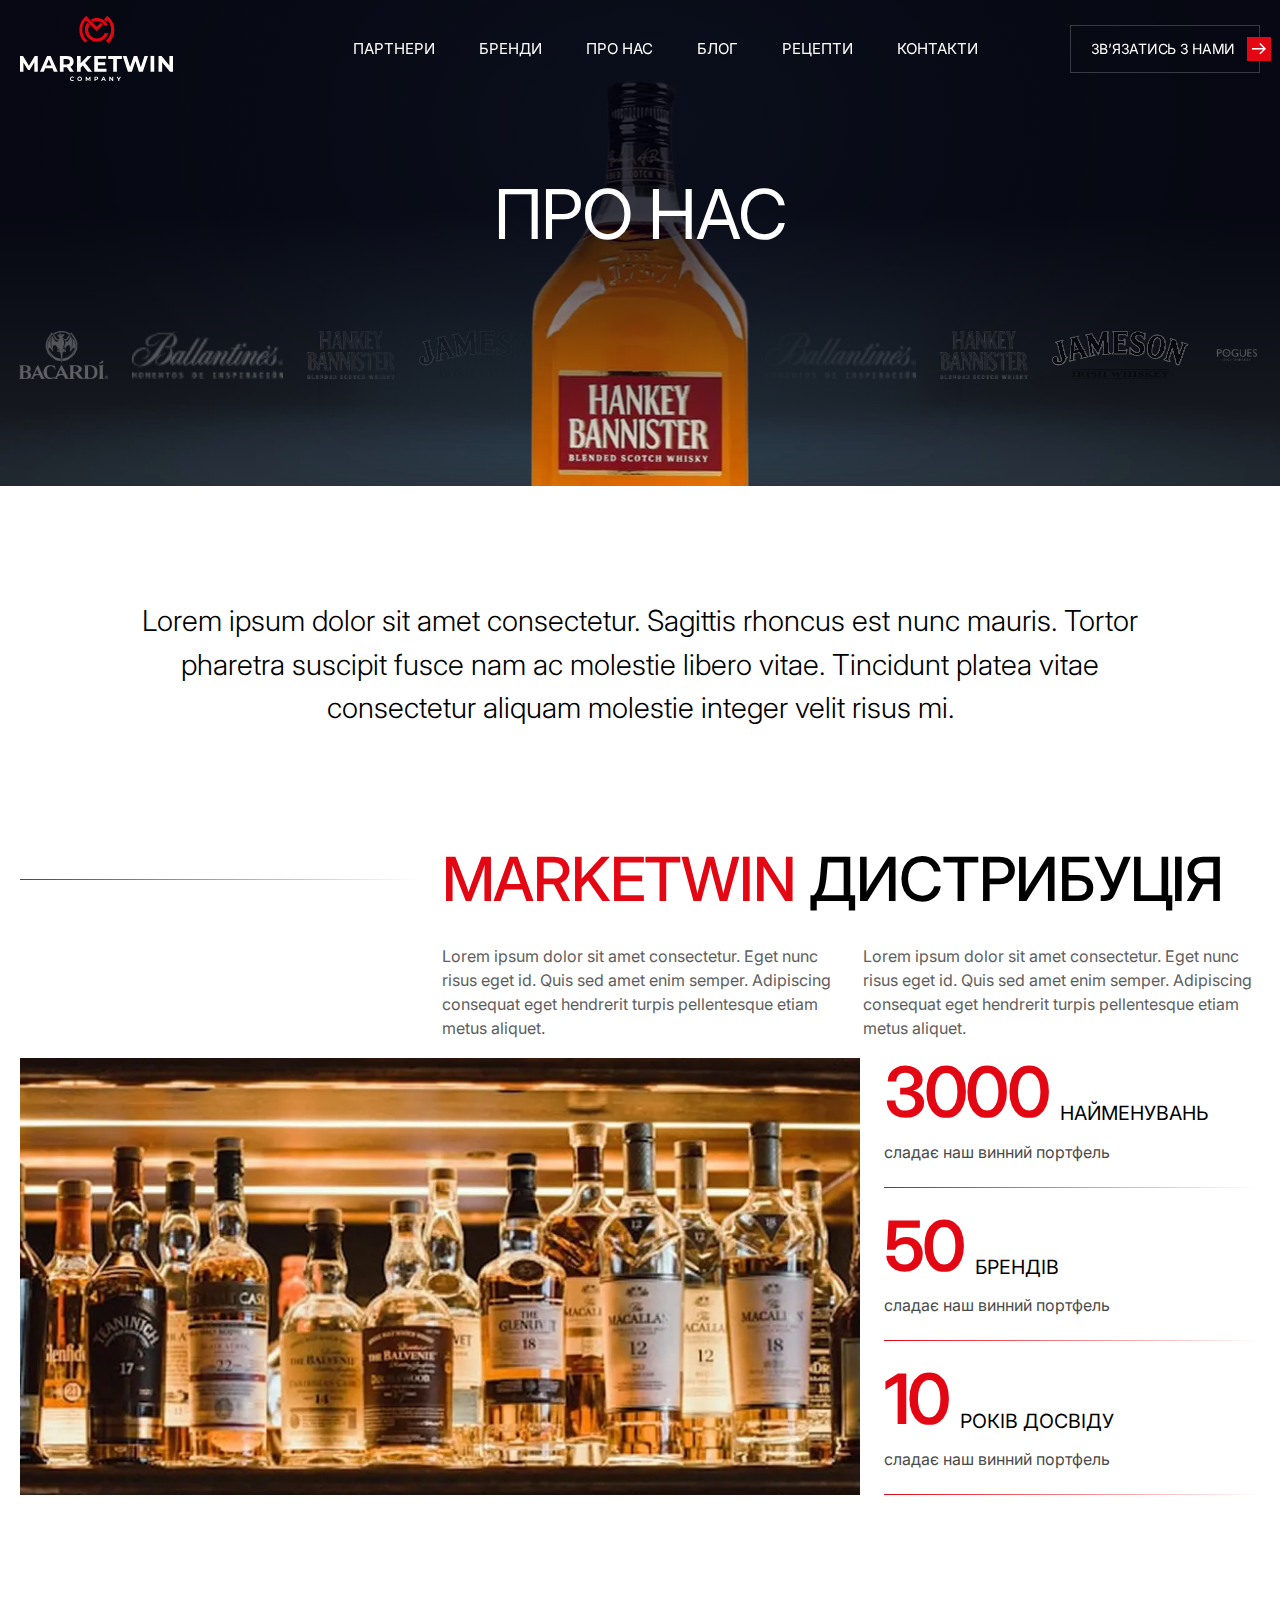
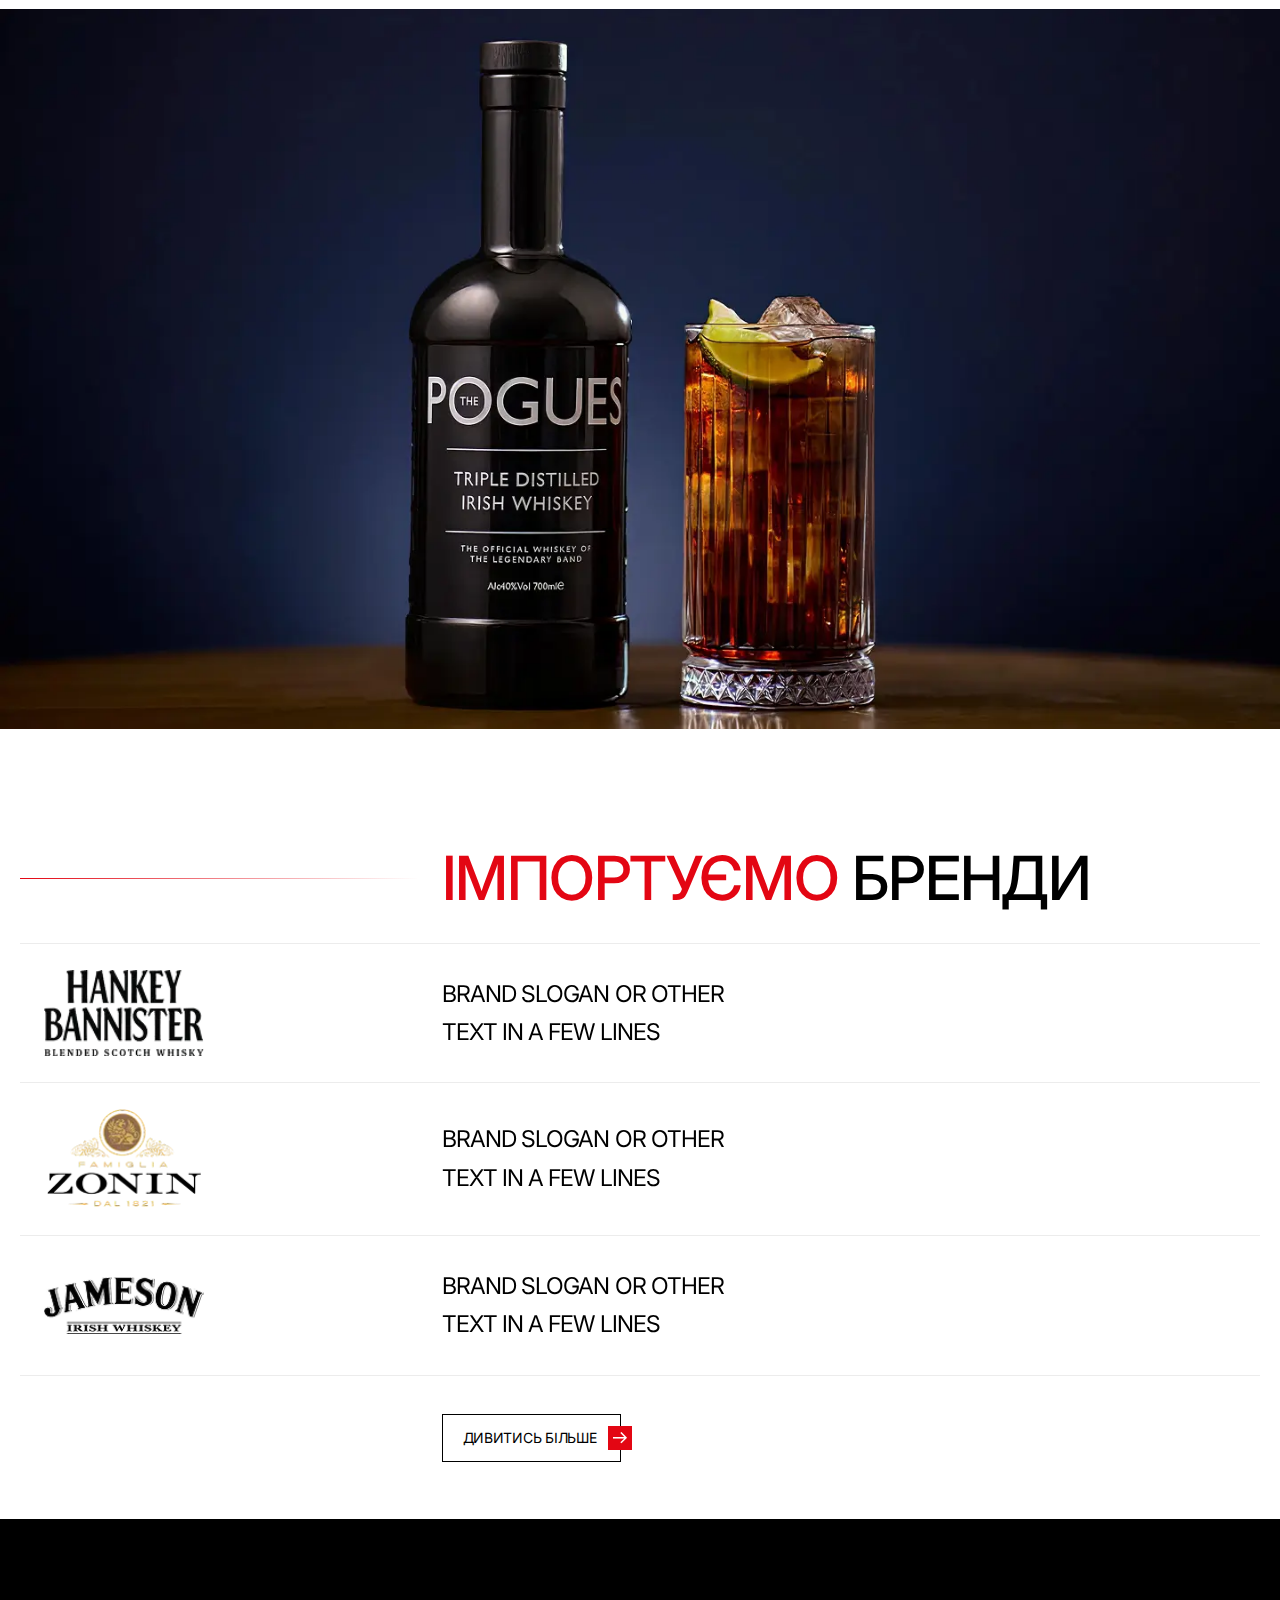
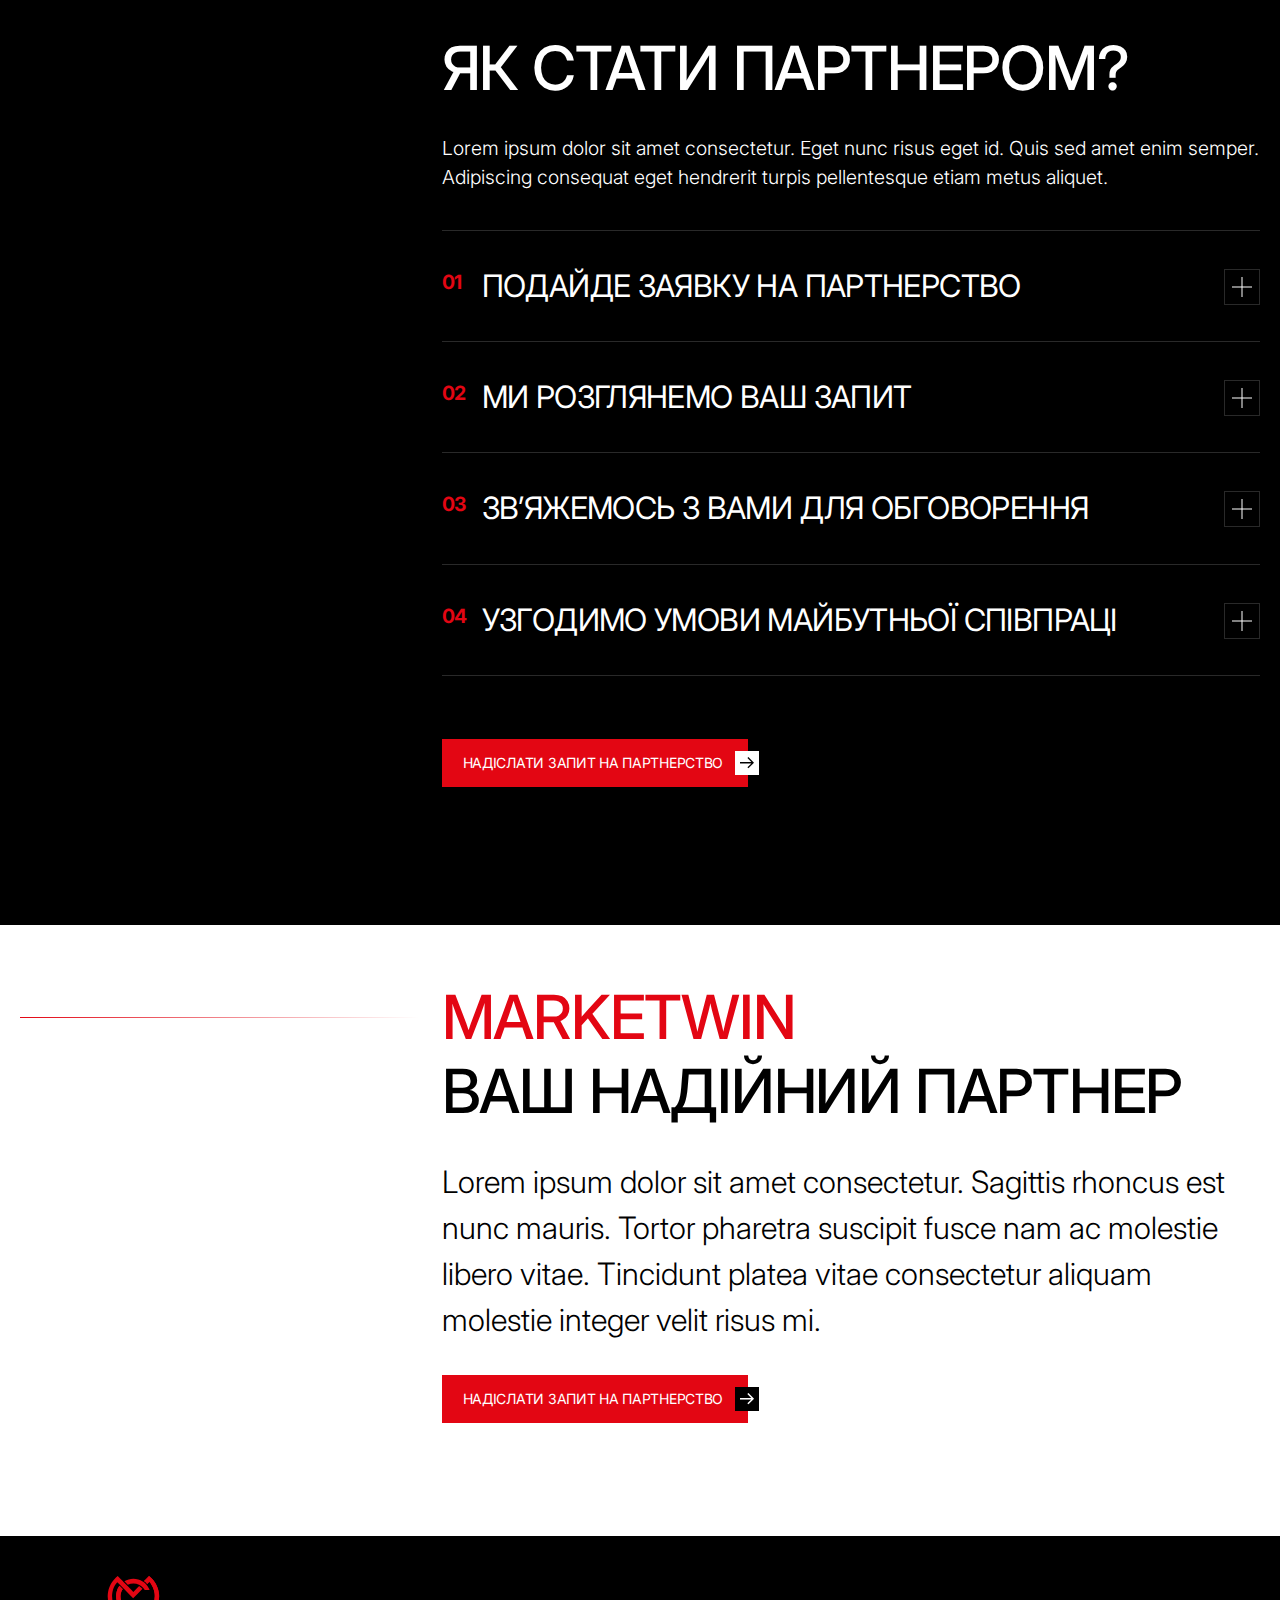
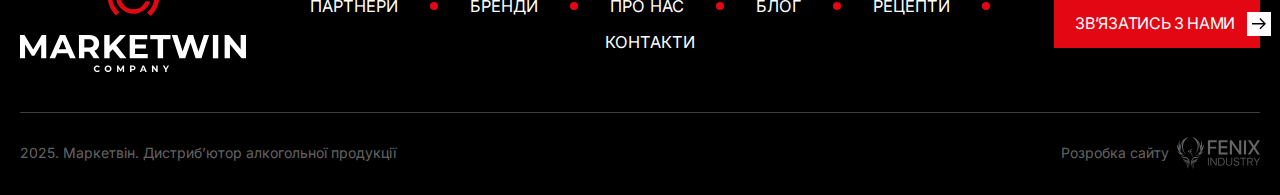
==== commit 054567fa: "Add files via upload" ====
--- a/about-us.html
+++ b/about-us.html
@@ -6,7 +6,7 @@
 	<meta charset="UTF-8">
 	<meta name="format-detection" content="telephone=no">
 	<!-- <style>body{opacity: 0;}</style> -->
-	<link rel="stylesheet" href="css/style.min.css?_v=20250414164619">
+	<link rel="stylesheet" href="css/style.min.css?_v=20250415163253">
 	<link rel="shortcut icon" href="favicon.ico">
 	<!-- <meta name="robots" content="noindex, nofollow"> -->
 	<meta name="viewport" content="width=device-width, initial-scale=1.0">
@@ -652,7 +652,7 @@
 			</div>
 		</div>
 	</div>
-	<script src="js/app.min.js?_v=20250414164619"></script>
+	<script src="js/app.min.js?_v=20250415163253"></script>
 </body>
 
 </html>--- a/css/style.min.css
+++ b/css/style.min.css
@@ -1 +1 @@
-@import url('https://fonts.googleapis.com/css2?family=Inter:ital,opsz,wght@0,14..32,100..900; 1,14..32,100..900&display=swap');@font-face{font-family:icons;font-display:swap;src:url(../fonts/icons.woff2) format("woff2");font-weight:400;font-style:normal}[class*=_icon-]::before{font-family:icons;font-style:normal;font-weight:400;font-variant:normal;text-transform:none;line-height:1;-webkit-font-smoothing:antialiased;-moz-osx-font-smoothing:grayscale}._icon-email:before{content:""}._icon-facebook:before{content:""}._icon-instagram:before{content:""}._icon-location:before{content:""}._icon-mail:before{content:""}._icon-phone1:before{content:""}._icon-telegram:before{content:""}._icon-viber:before{content:""}._icon-arrow-right:before{content:""}._icon-arrow-left:before{content:""}:root{--main-color:#000;--primary:#e30613;--black-blue:#251e42;--black-color:#1e1e1e;--white-color:#ffffff;--grey-color:#5e5e5e;--grey-color2:#7d7d7d;--grey-color3:#969696;--grey-color4:#757575;--stroke-color:#ececec;--bullet-color:#e4e4e4;--outline-color:#eaeaea}*{padding:0;margin:0;border:0}*,*::after,*::before{box-sizing:border-box}*::after,*::before{display:inline-block}body,html{height:100%;min-width:360px}body{color:#000;line-height:1;font-family:Inter,sans-serif;font-size:1rem;-ms-text-size-adjust:100%;-moz-text-size-adjust:100%;-webkit-text-size-adjust:100%;-webkit-font-smoothing:antialiased;-moz-osx-font-smoothing:grayscale}button,input,textarea{font-family:Inter,sans-serif;font-size:inherit;line-height:inherit;color:inherit;background-color:rgba(0,0,0,0)}input,textarea{width:100%}label{display:inline-block}button,option,select{cursor:pointer}a{display:inline-block;color:inherit;text-decoration:none}ul li{list-style:none}img{vertical-align:top}h1,h2,h3,h4,h5,h6{font-weight:inherit;font-size:inherit}input[type=search]::-webkit-search-cancel-button{-webkit-appearance:none;appearance:none;display:none}input[type=search]::-moz-search-clear{display:none}input::-ms-clear{display:none}html{scroll-behavior:smooth}body{font-size:1rem;font-weight:400;line-height:1.5}.lock body{overflow:hidden;touch-action:none;-ms-scroll-chaining:none;overscroll-behavior:none}.wrapper{min-height:100%;display:flex;flex-direction:column;overflow:hidden}@supports (overflow:clip){.wrapper{overflow:clip}}.wrapper>main{flex:1 1 auto}.wrapper>*{min-width:0}[class*=__container]{max-width:86.5rem;margin:0 auto;padding:0 1.25rem}[class*="--gc"]{display:grid;min-width:0;grid-template-columns:1.25rem 1fr minmax(auto,84rem) 1fr 1.25rem}[class*="--gc"]>*{min-width:0;grid-column:3/4}.form{position:relative}.form::before{content:"";position:absolute;inset:0;background:var(--primary);-webkit-transform:translate(-.625rem,-.625rem);transform:translate(-.625rem,-.625rem)}.form form{position:relative;width:100%;z-index:5;padding:2rem;border:1px solid var(--white-color);background:var(--main-color)}.form .form__title{color:var(--white-color);text-align:center;font-weight:500;line-height:1.25;text-transform:uppercase}.form .form__row .form-group:not(:last-child){margin-bottom:0}.form .form-bottom{display:flex;align-items:center;flex-wrap:wrap;justify-content:space-between;gap:1rem}.required{margin-left:.125rem;color:var(--primary);font-size:.875rem;font-weight:600;line-height:1.42}.btn{position:relative;display:inline-flex;align-items:center;justify-content:center;padding:0;font-size:.875rem;font-weight:400;line-height:1.42;text-transform:uppercase;letter-spacing:-.02em;transition:all .3s ease}.btn--fw{width:100%}.btn-default{padding:.625rem 1.5rem .625rem 1.25rem;min-height:3rem;color:var(--main-color);border:1px solid var(--main-color)}.btn-default.mob-w{margin-right:.875rem}.btn-default.btn-call{border:1px solid rgba(255,255,255,.2);color:var(--white-color)}.btn-default.btn-red{background:var(--primary);border-color:var(--primary);color:var(--white-color)}.btn-default.btn-red .icon-arrow{color:var(--white-color);background:var(--main-color)}.btn-default.btn-red .icon-arrow.white-icon{background:var(--white-color);color:var(--main-color)}.btn-default .icon-arrow{position:absolute;z-index:5;top:50%;right:0;-webkit-transform:translateY(-50%) translateX(50%);transform:translateY(-50%) translateX(50%)}.icon-arrow{display:flex;align-items:center;justify-content:center;width:1.5rem;height:1.5rem;font-size:.875rem;background:var(--primary);color:var(--white-color);transition:all .3s ease;will-change:transform}.icon-arrow.white-icon{background:var(--white-color);color:var(--main-color)}@-webkit-keyframes arrowMove{0%{-webkit-transform:translateY(-50%) translateX(50%);transform:translateY(-50%) translateX(50%)}20%{-webkit-transform:translateY(-50%) translateX(65%);transform:translateY(-50%) translateX(65%)}40%{-webkit-transform:translateY(-50%) translateX(40%);transform:translateY(-50%) translateX(40%)}60%{-webkit-transform:translateY(-50%) translateX(55%);transform:translateY(-50%) translateX(55%)}80%{-webkit-transform:translateY(-50%) translateX(45%);transform:translateY(-50%) translateX(45%)}100%{-webkit-transform:translateY(-50%) translateX(50%);transform:translateY(-50%) translateX(50%)}}@keyframes arrowMove{0%{-webkit-transform:translateY(-50%) translateX(50%);transform:translateY(-50%) translateX(50%)}20%{-webkit-transform:translateY(-50%) translateX(65%);transform:translateY(-50%) translateX(65%)}40%{-webkit-transform:translateY(-50%) translateX(40%);transform:translateY(-50%) translateX(40%)}60%{-webkit-transform:translateY(-50%) translateX(55%);transform:translateY(-50%) translateX(55%)}80%{-webkit-transform:translateY(-50%) translateX(45%);transform:translateY(-50%) translateX(45%)}100%{-webkit-transform:translateY(-50%) translateX(50%);transform:translateY(-50%) translateX(50%)}}input[type=email],input[type=tel],input[type=text],textarea{-webkit-appearance:none;appearance:none}.input{border-radius:0!important;width:100%;display:block;font-size:1rem;font-weight:400;line-height:1.5;height:3rem;padding:.625rem 1rem;border:1px solid var(--white-color);caret-color:inherit;box-shadow:none;transition:all .3s ease}.input:focus-visible{border-radius:0!important;outline:0;border-color:var(--primary)}.input[placeholder]:not([data-placeholder-nohiden])::-webkit-input-placeholder{color:#717171}.input[placeholder]:not([data-placeholder-nohiden]):-ms-input-placeholder{color:#717171}.input[placeholder]:not([data-placeholder-nohiden])::-ms-input-placeholder{color:#717171}.input[placeholder]:not([data-placeholder-nohiden])::placeholder{color:#717171}textarea.input{resize:none;padding-top:.75rem;padding-left:1rem;height:6.25rem}textarea.input:not(:last-child){margin-bottom:1.5rem}label{color:var(--white-color);font-size:.875rem;font-weight:600;line-height:1.42}label:not(:last-child){margin-bottom:.5rem}.form-group:not(:last-child){margin-bottom:1.5rem}.select{min-width:0;position:relative}.select__body{position:relative}.select__title{min-height:3rem;color:inherit;text-align:left;border:1px solid var(--bullet-color);background-color:var(--white-color);cursor:pointer;width:100%}.select__value{display:flex;min-width:0;align-items:center;height:100%;padding:.625rem .75rem .625rem 1.25rem;gap:.625rem}.select__value>*{flex:1 1 auto}.select__value:after{content:"";align-self:stretch;width:1.5rem;height:1.5rem;flex-shrink:0;transition:all .3s ease;display:flex;justify-content:center;align-items:center;background-color:var(--primary);background-repeat:no-repeat;background-position:center;background-image:url("data:image/svg+xml,<svg xmlns=\"http://www.w3.org/2000/svg\" width=\"12\" height=\"12\" viewBox=\"0 0 12 12\" fill=\"none\"><g clip-path=\"url%28%23clip0_130_2133%29\"><path d=\"M10.7998 7.2L9.9598 6.36L6.5998 9.72L6.5998 -1.83588e-07L5.39981 -2.36041e-07L5.3998 9.72L2.03981 6.36L1.1998 7.2L5.9998 12L10.7998 7.2Z\" fill=\"white\"/></g></svg>")}._select-open .select__value:after{-webkit-transform:rotate(-180deg);transform:rotate(-180deg)}.select__value._select-pseudo-label::before{content:attr(data-pseudo-label);opacity:.5}.select__content{flex:1 1 auto;overflow:hidden;text-overflow:ellipsis;white-space:nowrap}.select__text{flex:1 1 auto;overflow:hidden;text-overflow:ellipsis;white-space:nowrap}.select__input{width:100%;background-color:rgba(0,0,0,0);height:100%}.select__options{color:#000;position:absolute;top:calc(100% - .0625rem);min-width:100%;left:0;background-color:var(--white-color);border:1px solid var(--bullet-color)}.select__scroll{overflow-y:auto;overflow-x:hidden;max-height:12.5rem}.select__option{width:100%;text-align:left;cursor:pointer;padding:.75rem 1.25rem;color:inherit}.select__option:not(:last-child){border-bottom:1px solid var(--bullet-color)}.select__option._select-selected{background-color:#eee}.select__row{display:inline-flex;align-items:center}.select--show-top .select__options{top:auto;bottom:calc(100% - .0625rem);border:1px solid #d9d9d9;border-bottom:0;border-radius:4px 4px 0 0;padding:5px 0 10px 0}._select-tag{cursor:pointer}.menu{display:flex;align-items:center;margin-left:auto}.menu ul{display:flex;align-items:center;justify-content:center;gap:2.75rem}.menu li a{position:relative;padding:.25rem 0;color:var(--white-color);font-size:.875rem;font-weight:400;line-height:normal;text-transform:uppercase;transition:color .3s ease}.icon-menu{display:none}body::after{content:"";background-color:rgba(0,0,0,.6);position:fixed;width:100%;height:100%;top:0;left:0;opacity:0;transition:opacity .8s ease 0s;pointer-events:none;z-index:10000}.popup-show body::after{opacity:1}.popup{position:fixed;top:0;left:0;bottom:0;right:0;padding:30px 16px;transition:visibility .8s ease 0s;visibility:hidden;pointer-events:none}.popup_show{z-index:10001;visibility:visible;overflow:auto;pointer-events:auto}.popup_show .popup__content{visibility:visible;-webkit-transform:scale(1);transform:scale(1)}.popup__wrapper{display:flex;flex-direction:column;align-items:center;min-height:100%;flex:1 1 auto;width:100%;display:flex;justify-content:center;align-items:center}.popup__content{visibility:hidden;-webkit-transform:scale(0);transform:scale(0);transition:-webkit-transform .3s ease 0s;transition:transform .3s ease 0s;transition:transform .3s ease 0s,-webkit-transform .3s ease 0s;width:100%;max-width:41rem}.lock .popup__content{visibility:visible}.popup__content .form-bottom{justify-content:center}.popup__success{position:relative;display:flex;flex-direction:column;max-width:41rem;width:100%}.popup__success::before{content:"";position:absolute;inset:0;background:var(--primary);-webkit-transform:translate(-.625rem,-.625rem);transform:translate(-.625rem,-.625rem)}.popup__inner{display:flex;flex-direction:column;align-items:center;justify-content:center;row-gap:1.5rem;min-height:27.25rem;width:100%;z-index:5;padding:2rem;border:1px solid var(--white-color);background:var(--main-color)}.popup__title{max-width:30rem;color:var(--white-color);text-align:center;font-weight:500;line-height:1.25;text-transform:uppercase}.popup__text{max-width:23.75rem;color:rgba(255,255,255,.8);text-align:center;font-weight:400;line-height:1.5}.popup__close{position:absolute;z-index:100;top:.75rem;right:.75rem;width:1.5rem;height:1.5rem;border-radius:50%;transition:all .3s;border:none}.popup__close::after,.popup__close::before{content:"";position:absolute;top:50%;left:50%;-webkit-transform:translate(-50%,-50%);transform:translate(-50%,-50%);width:1rem;height:.0625rem;background:var(--white-color)}.popup__close::before{-webkit-transform:translate(-50%,-50%) rotate(-45deg);transform:translate(-50%,-50%) rotate(-45deg)}.popup__close::after{-webkit-transform:translate(-50%,-50%) rotate(45deg);transform:translate(-50%,-50%) rotate(45deg)}.spollers{counter-reset:number}.spollers__item{display:flex;flex-direction:column;counter-increment:number;width:100%;padding-top:2rem;padding-bottom:2rem;font-size:1.25rem;border-bottom:1px solid rgba(255,255,255,.16);transition:all .3s ease;cursor:pointer;text-align:left;position:relative;list-style:none}.spollers__item:first-child{border-top:1px solid rgba(255,255,255,.16)}.spollers__item:has(.spollers__body) .spollers__title{position:relative}.spollers__item:has(.spollers__body) .spollers-icon{display:flex}.spollers__item::-webkit-details-marker,.spollers__item::marker{display:none}._spoller-init .spollers__item{cursor:pointer}.spollers__item::before{content:"0" counter(number);position:absolute;top:2rem;left:0;color:var(--primary);font-weight:700;line-height:2;letter-spacing:-.04em;text-transform:uppercase;transition:color .3s ease}.spollers__item:nth-child(n+10)::before{content:counter(number)}.spollers__title{padding-left:2.5rem;font-weight:400;line-height:1.5;letter-spacing:-.02em;text-transform:uppercase;list-style:none}.spollers__title::-webkit-details-marker,.spollers__title::marker{display:none}.spollers__title._spoller-active .spollers-icon::after,.spollers__title._spoller-active .spollers-icon::before{-webkit-transform:translate(-50%,-50%) rotate(180deg);transform:translate(-50%,-50%) rotate(180deg)}.spollers__title._spoller-active .spollers-icon::after{opacity:0}.spollers-icon{position:absolute;top:.375rem;right:0;align-items:center;justify-content:center;flex-shrink:0;width:2.25rem;height:2.25rem;font-weight:300;border:1px solid rgba(255,255,255,.16);background:var(--main-color);color:var(--white-color);transition:all .3s ease;display:none}.spollers-icon::after,.spollers-icon::before{content:"";position:absolute;top:50%;left:50%;-webkit-transform:translate(-50%,-50%);transform:translate(-50%,-50%);width:1.25rem;height:.0625rem;background:var(--white-color);transition:all .3s ease}.spollers-icon::after{-webkit-transform:translate(-50%,-50%) rotate(90deg);transform:translate(-50%,-50%) rotate(90deg)}.spollers__body{width:100%;padding-top:1.25rem;padding-left:2.5rem;color:rgba(255,255,255,.8)}.ibg{width:100%;height:100%;-o-object-fit:cover;object-fit:cover}.ibg--top{-o-object-position:top;object-position:top}.ibg--bottom{-o-object-position:bottom;object-position:bottom}.ibg--left{-o-object-position:left;object-position:left}.ibg--right{-o-object-position:right;object-position:right}.ibg--contain{-o-object-fit:contain;object-fit:contain}img{display:block;max-width:100%}.section{position:relative;overflow:hidden}.section:last-child{padding-bottom:0}.section-title{position:relative;width:100%;color:var(--main-color);font-weight:500;line-height:1.2;letter-spacing:-.02em;text-transform:uppercase}.section-title:not(:last-child){margin-bottom:1.75rem}.section-title span{color:var(--primary)}.section-title span::after{content:"";height:.0625rem;background:linear-gradient(90deg,#e30613 0,rgba(227,6,19,0) 100%)}.section-text{color:var(--grey-color)}.section-text:not(:last-child){margin-bottom:1.125rem}.text{font-weight:300;line-height:1.5}.page-title{color:var(--white-color);font-weight:400!important;line-height:1.1;letter-spacing:.02em;text-transform:uppercase}.center{text-align:center}.swiper-nav{position:relative;width:-webkit-fit-content;width:-moz-fit-content;width:fit-content;display:flex;align-items:center;justify-content:center;gap:2.25rem}.swiper-nav:has(.swiper-button-lock){display:none}.swiper-nav::before{content:"";position:absolute;top:50%;left:50%;-webkit-transform:translate(-50%,-50%);transform:translate(-50%,-50%);width:.5rem;height:.5rem;border-radius:50%;background:var(--primary)}.swiper:has(.swiper-pagination-lock){padding-bottom:0!important}.swiper.swiper-watch-progress{overflow:visible!important}.swiper.swiper-watch-progress .swiper-slide{opacity:1;height:auto!important}.swiper.swiper-watch-progress .swiper-slide:not(.swiper-slide-visible){opacity:0;pointer-events:none;transition:opacity .3s}.swiper-pagination{display:flex;align-items:center;justify-content:center;width:-webkit-fit-content;width:-moz-fit-content;width:fit-content;gap:.375rem}.swiper-pagination .swiper-pagination-bullet{flex-shrink:0;transition:all .3s ease;width:.625rem;height:.625rem;-webkit-transform:scale(.6);transform:scale(.6);background:var(--bullet-color)}.swiper-pagination .swiper-pagination-bullet.swiper-pagination-bullet-active{background:var(--primary);-webkit-transform:scale(1);transform:scale(1)}.swiper-pagination.black-mod{padding:.5rem 1rem;background:var(--main-color)}.swiper-pagination.black-mod .swiper-pagination-bullet{background:var(--white-color)}.swiper-pagination.black-mod .swiper-pagination-bullet.swiper-pagination-bullet-active{background:var(--primary)}.swiper-button-next,.swiper-button-prev{--color-icon:#fff;flex-shrink:0;width:2.5rem;height:2.5rem;font-size:1.75rem;color:var(--color-icon);cursor:pointer;display:flex;align-items:center;justify-content:center;background:rgba(0,0,0,0);transition:all .3s ease}.swiper-button-next span,.swiper-button-prev span{display:flex;width:1.5rem;height:1.5rem;font-size:1.5rem}.swiper-button-next.swiper-button-disabled,.swiper-button-prev.swiper-button-disabled{opacity:.5;cursor:default;pointer-events:none}.section__container .section-title span:first-child{display:flex;width:100%}.section__container p{font-weight:300;line-height:1.5}.section__container .btn{width:-webkit-fit-content;width:-moz-fit-content;width:fit-content}.section-description{font-weight:300;line-height:1.5}blockquote{overflow:hidden;max-width:65rem;padding:0 1.25rem;width:100%;margin-left:auto;margin-right:auto;text-align:center;font-weight:300;line-height:1.5}.main-img{position:relative;width:100%;overflow:hidden}.main-img::before{content:"";display:block;padding-bottom:56.25%}.main-img img{position:absolute;inset:0}.pagination{display:flex;align-items:center;justify-content:center;width:100%}.pagination ul{display:flex;align-items:center;justify-content:center;gap:.75rem;max-width:100%;overflow-x:auto;-ms-overflow-style:none;scrollbar-width:none}.pagination ul::-webkit-scrollbar{display:none}.pagination li{flex-shrink:0}.pagination li a{display:flex;align-items:center;justify-content:center;padding:.25rem;width:3rem;height:3rem;color:var(--black-blue);text-align:center;font-size:1rem;font-weight:400;line-height:1.5;background:#fafafa;transition:all .3s ease}.pagination li a.active{background:var(--primary);color:var(--white-color)}.pagination li a.next,.pagination li a.prev{background:rgba(0,0,0,0);color:var(--main-color)}.post .post__container{max-width:58rem}.post .post__top{display:flex;flex-wrap:wrap;justify-content:space-between}.post .post__top .img{width:100%}.post .post__top .date{color:var(--grey-color4)}.post .post__head{width:100%;display:flex;align-items:center;justify-content:space-between;gap:1rem}.post .post__rubric{position:relative;width:-webkit-fit-content;width:-moz-fit-content;width:fit-content;display:inline-flex;align-items:center;justify-content:center;min-height:2rem;padding:.25rem .75rem;color:var(--white-color);font-size:1rem;font-weight:400;line-height:1.5;text-transform:uppercase;background:var(--primary)}.post_nav{border-top:1px solid var(--bullet-color);display:flex;align-items:center;justify-content:space-between;gap:1rem}.post-btn{display:inline-flex;align-items:center;justify-content:center;gap:.75rem;color:var(--grey-color4);font-weight:400;line-height:1.33;text-transform:uppercase;transition:color .3s}.post-btn:last-child{text-align:right}.post-btn .icon{display:flex;align-items:center;justify-content:center;width:2.5rem;height:2.5rem;flex-shrink:0;background:#fafafa;color:var(--main-color);transition:all .3s ease}.text-formatted p:not(:last-child){margin-bottom:1rem}.text-formatted h1,.text-formatted h2,.text-formatted h3,.text-formatted h4,.text-formatted h5{font-weight:400;line-height:1.33;letter-spacing:-.02em;text-transform:uppercase}.text-formatted h1:not(:last-child),.text-formatted h2:not(:last-child),.text-formatted h3:not(:last-child),.text-formatted h4:not(:last-child),.text-formatted h5:not(:last-child){margin-bottom:1rem}.text-formatted ol,.text-formatted ul{list-style:none;padding:0;margin:0}.text-formatted li:not(:last-child){margin-bottom:1rem}.text-formatted ul li{position:relative;padding-left:1.25rem}.text-formatted ul li::before{content:"";position:absolute;left:0;top:.5rem;width:.5rem;height:.5rem;background:var(--primary)}.text-formatted ol{counter-reset:number}.text-formatted ol li{position:relative;counter-increment:number;padding-left:1.25rem}.text-formatted ol li::before{content:counter(number) ".";position:absolute;top:0;left:.125rem}.text-formatted a{color:var(--primary)}.d-none{display:none!important}h4{font-size:1.25rem;font-weight:400;line-height:1.2;letter-spacing:-.04em;text-transform:uppercase}.header{position:fixed;z-index:10000;top:0;left:0;width:100%;padding:2.0625rem 0;transition:all .3s ease;padding:16px 0;background:rgba(0,0,0,0)}.header._header-scroll{background:var(--main-color);margin-top:-6.0625rem}.header._header-show{margin-top:0}.header .header__container{display:flex;align-items:center;gap:1rem}.header .header__logo{position:relative;z-index:10;max-width:9.5625rem;width:100%;flex-shrink:0}.header .header__logo img{width:100%}.header .btn-modal-email{display:flex;align-items:center;justify-content:center;width:1.5rem;height:1.5rem;flex-shrink:0;color:var(--white-color);font-size:1.5rem}.footer{background:var(--main-color)}.footer .footer__top{display:flex;align-items:center;justify-content:space-between;gap:1rem}.footer .footer__top{padding-bottom:2.5rem}.footer .footer__logo{max-width:14.125rem;width:100%;flex-shrink:0}.footer .footer__logo img{width:100%}.footer .footer__menu ul{display:flex;align-items:center;flex-wrap:wrap;justify-content:center;gap:1rem 2rem}.footer .footer__menu li{display:flex;align-items:center;gap:2rem}.footer .footer__menu li a{color:var(--white-color);font-weight:400;line-height:normal;text-transform:uppercase;transition:color .3s ease}.footer .btn{flex-shrink:0;min-height:3rem;font-size:1rem}.footer .footer__bottom{display:flex;align-items:center;justify-content:space-between;gap:1rem;padding-top:1.5rem;color:rgba(255,255,255,.4);font-size:.875rem;font-weight:400;line-height:1.7}.footer .fenix-copyright{display:flex;align-items:center;gap:.5rem}.footer .fenix-copyright a img{transition:all .3s ease}.hero{position:relative;overflow:hidden;display:flex;background-size:cover;background-repeat:no-repeat;background-position:center}.hero.post-hero .hero__title{top:39%;max-width:53.125rem;font-size:3.5rem}.hero.post-hero .hero__brands{top:50%!important}.hero.contact-hero::after{content:"";position:absolute;z-index:10;bottom:-1px;left:50%;-webkit-transform:translateX(-50%);transform:translateX(-50%);background-image:url(../img/marketwin.webp);width:100%;height:8.75rem;background-size:contain;background-repeat:no-repeat;background-position:center bottom}.hero.contact-hero .hero__title{top:42%}.hero.contact-hero .hero__brands{top:50%!important}.hero .hero__decor{position:absolute;z-index:10;top:50%;left:50%;width:100%;-webkit-transform:translate(-50%,-50%);transform:translate(-50%,-50%)}.hero .hero__decor img{width:100%;height:100%;-o-object-fit:scale-down;object-fit:scale-down}.hero .hero__wrap{position:relative;display:flex;align-items:center;justify-content:center;width:100%;margin-left:auto;margin-right:auto;padding-left:1.25rem;padding-right:1.25rem}.hero .hero__wrap::before{content:"";position:absolute;z-index:10;top:0;right:0;width:100%;height:100%;background:linear-gradient(180deg,rgba(1,2,14,.8) 43.69%,rgba(0,19,33,0) 100%)}.hero .hero__wrap .hero__img{position:absolute;left:50%;-webkit-transform:translateX(-50%) translateY(45%);transform:translateX(-50%) translateY(45%);bottom:0}.hero .hero__wrap .hero__img img[hidden]{display:none}.hero .hero__wrap .hero__brands{top:73%}.hero .hero__wrap .brands::before{left:50%;width:45%}.hero .hero__slider{position:relative;width:100%;display:flex;align-items:center;justify-content:center}.hero .hero__slider:not(.swiper-initialized) .swiper-wrapper{display:flex}.hero .hero__slider:not(.swiper-initialized) .swiper-slide{width:100%;display:flex;align-items:center;justify-content:center;flex-shrink:0}.hero .hero__slider::before{content:"";position:absolute;z-index:10;top:0;right:0;width:100%;height:40%;pointer-events:none;background:linear-gradient(180deg,rgba(1,2,14,.8) 43.69%,rgba(0,19,33,0) 100%)}.hero .hero__slider::after{content:"";position:absolute;z-index:10;bottom:-1px;left:50%;-webkit-transform:translateX(-50%);transform:translateX(-50%);background-image:url(../img/marketwin.webp);width:100%;height:8.75rem;background-size:contain;background-repeat:no-repeat;background-position:center bottom}.hero .hero__slider .hero__img{height:100vh;padding-top:4.375rem;position:relative;display:flex;align-items:flex-end;justify-content:center;width:-webkit-fit-content;width:-moz-fit-content;width:fit-content;margin-left:auto;margin-right:auto}.hero .hero__slider .hero__img img{position:relative;z-index:5;max-height:100%;width:-webkit-fit-content;width:-moz-fit-content;width:fit-content}.hero .swiper-slide{position:relative}.hero .hero__title{position:absolute;z-index:20;top:11.0625rem;width:100%;max-width:65rem;padding:0 1.25rem;left:50%;-webkit-transform:translateX(-50%);transform:translateX(-50%);color:var(--white-color);text-align:center;font-weight:600;line-height:1.1;letter-spacing:-.02em;text-transform:uppercase}.hero .hero__img{position:relative;display:flex;align-items:flex-end;justify-content:center;width:-webkit-fit-content;width:-moz-fit-content;width:fit-content;margin-left:auto;margin-right:auto}.hero .hero__img img{position:relative;z-index:5;max-height:100%;width:-webkit-fit-content;width:-moz-fit-content;width:fit-content}.hero .hero__brands{position:absolute;top:58%;-webkit-transform:translateY(-50%);transform:translateY(-50%)}.hero .hero__brands img{-webkit-filter:grayscale(1) brightness(1000%);filter:grayscale(1) brightness(1000%);opacity:.5}.brands{position:relative;--gap:24px;display:flex;align-items:center;justify-content:center;gap:var(--gap)}.brands::before{content:"";position:absolute;top:50%;left:50%;z-index:1;width:38%;height:7.5rem;-webkit-transform:translate(-50%,-50%);transform:translate(-50%,-50%);-webkit-filter:blur(15px);filter:blur(15px);background:linear-gradient(90deg,rgba(40,53,62,.4) 0,rgba(40,53,62,.6) 10%,rgba(40,53,62,.8) 20%,#28353e 30%,#28353e 70%,rgba(40,53,62,.8) 80%,rgba(40,53,62,.6) 90%,rgba(40,53,62,.4) 100%)}.brands .brands__list{display:flex;align-items:center;gap:var(--gap);flex-shrink:0;-webkit-user-select:none;-ms-user-select:none;user-select:none;-webkit-animation:scrollBrands 30s linear infinite;animation:scrollBrands 30s linear infinite}.brands .brands__item{display:flex;align-items:center;flex-shrink:0}.brands .brands__item img{height:3rem;width:auto}.distribution{overflow:hidden}.distribution .distribution-row{display:flex}.distribution .distribution-img{flex:1 1 auto}.distribution .distribution-item{position:relative;padding-bottom:1.5rem}.distribution .distribution-item::before{content:"";position:absolute;bottom:0;left:0;height:.0625rem;width:100%;background:linear-gradient(90deg,#e30613 0,rgba(227,6,19,0) 100%)}.distribution .distribution-item:not(:last-child){margin-bottom:1.5rem}.distribution .distribution-title{display:flex;align-items:flex-end;gap:.75rem;color:var(--main-color);font-weight:400;line-height:1.4;text-transform:uppercase}.distribution .distribution-title:not(:last-child){margin-bottom:.75rem}.distribution .distribution-title .number{color:var(--primary);font-weight:600;line-height:1;letter-spacing:-.04em}.distribution .distribution-text{color:#4b4b4b}.spollers-section{position:relative;overflow:hidden;background:var(--main-color);color:var(--white-color)}.spollers-section._watcher-view .spollers-section-bottom .logo-text{-webkit-animation:shineText 1s ease-in-out forwards .3s;animation:shineText 1s ease-in-out forwards .3s}.spollers-section._watcher-view .spollers-section-bottom .logo-icon{opacity:1}.spollers-section .spollers-section__container{position:relative}.spollers-section .spollers-section__title{position:relative;z-index:10;color:var(--white-color)}.spollers-section .spollers-section__text{font-weight:300;line-height:1.5}.spollers-section .spollers-section-bottom{display:flex;align-items:center}.spollers-section .spollers-section-bottom .logo-icon{opacity:0;transition:all 1s ease}.spollers-section .spollers-section-bottom .logo-icon img{width:100%;height:100%;aspect-ratio:630/488}.spollers-section .spollers-section-bottom .logo-text{position:relative;z-index:5;text-transform:uppercase;font-weight:700;letter-spacing:.08em;background:linear-gradient(90deg,#fff 0,rgba(255,255,255,0) 100%);-webkit-background-clip:text;-webkit-text-fill-color:transparent;background-size:0 100%;background-repeat:no-repeat;-webkit-transform:translateX(-1.875rem);transform:translateX(-1.875rem)}.spollers-section .spollers-section-bottom .logo-text img{width:100%}@-webkit-keyframes shineText{from{opacity:0;background-size:0 100%;-webkit-transform:translateX(-1.875rem);transform:translateX(-1.875rem)}to{background-size:100% 100%;opacity:1;-webkit-transform:translateX(0);transform:translateX(0)}}@keyframes shineText{from{opacity:0;background-size:0 100%;-webkit-transform:translateX(-1.875rem);transform:translateX(-1.875rem)}to{background-size:100% 100%;opacity:1;-webkit-transform:translateX(0);transform:translateX(0)}}.import-brands .import-brands__item{position:relative;min-height:8.75rem;display:flex;align-items:center;border-bottom:1px solid var(--stroke-color);cursor:pointer}.import-brands .import-brands__item:first-child{border-top:1px solid var(--stroke-color)}.import-brands .import-brands__item::before{content:"";position:absolute;top:0;left:0;width:100%;height:100%;background:var(--main-color);-webkit-transform:translateX(-10%);transform:translateX(-10%);opacity:0;pointer-events:none;transition:all .4s ease-in-out;will-change:transform}.import-brands .import-brands__logo{position:relative;z-index:5;padding:1.5rem}.import-brands .import-brands__logo img{max-width:10rem;width:100%;transition:all .4s ease-in-out}.import-brands .import-brands__title{position:relative;z-index:5;font-weight:400;line-height:1.66;letter-spacing:-.04em;text-transform:uppercase;transition:color .3s ease}.import-brands .import-brands__img{position:absolute;top:50%;right:0;width:42%;-webkit-transform:translateY(-50%) translateX(-15%);transform:translateY(-50%) translateX(-15%);opacity:0;pointer-events:none;transition:all .4s ease-in-out .1s}.import-brands .import-brands__img .btn{position:absolute;bottom:0;left:1.5rem;-webkit-transform:translateY(50%) translateX(-10%);transform:translateY(50%) translateX(-10%);transition:color .3s ease,background .3s ease,-webkit-transform .4s ease-in-out .1s;transition:color .3s ease,background .3s ease,transform .4s ease-in-out .1s;transition:color .3s ease,background .3s ease,transform .4s ease-in-out .1s,-webkit-transform .4s ease-in-out .1s;opacity:0}.exclusive .exclusive__wrap{position:relative}.exclusive .exclusive__wrap::before{content:"";position:absolute;top:0;left:0;width:31.25rem;height:22.3125rem;-webkit-transform:translate(-.75rem,-.75rem);transform:translate(-.75rem,-.75rem);background:var(--primary)}.exclusive .swiper-nav{position:absolute;z-index:10;bottom:2rem;right:1.5rem}.exclusive .swiper-pagination{position:absolute;z-index:10;left:50%;bottom:1.5rem;-webkit-transform:translateX(-50%);transform:translateX(-50%)}.exclusive .swiper:not(.swiper-initialized){overflow:hidden}.exclusive .swiper:not(.swiper-initialized) .swiper-wrapper{display:flex}.exclusive .swiper:not(.swiper-initialized) .swiper-slide{width:100%;flex-shrink:0}.exclusive-item{position:relative;padding:5.75rem 2rem 2rem;background:var(--main-color);color:var(--white-color)}.exclusive-item .logo{position:absolute;top:2rem;left:2rem}.exclusive-item h3{font-weight:400;line-height:1.22}.exclusive-item h3:not(:last-child){margin-bottom:.25rem}.exclusive-item h4{font-weight:500;line-height:normal;text-transform:uppercase}.exclusive-item h4:not(:last-child){margin-bottom:.25rem}.exclusive-item h5{font-weight:400;line-height:normal;text-transform:uppercase}.exclusive-item p{color:var(--grey-color3);font-weight:400;line-height:1.42;overflow:hidden;display:block;display:-webkit-box;-webkit-line-clamp:3;-webkit-box-orient:vertical;line-clamp:3;text-overflow:ellipsis}.exclusive-item p:not(:last-child){margin-bottom:1.25rem}.offers .offers__wrap{position:relative;z-index:10}.offers .offers__slider{position:relative;padding-bottom:8.5625rem;max-width:90rem;margin-left:auto;margin-right:auto}.offers .offers-img{position:relative;z-index:10;height:43.75rem}.offers .swiper-nav__container{position:absolute;z-index:10;bottom:3.125rem;left:50%;-webkit-transform:translateX(-50%);transform:translateX(-50%);width:100%;pointer-events:none}.offers .swiper-nav{pointer-events:initial;margin-right:auto}.offers .swiper-nav .swiper-button-next,.offers .swiper-nav .swiper-button-prev{--color-icon:#000}.offers .swiper-pagination{margin-top:1.125rem;display:flex;align-items:center;justify-content:center;margin-left:auto;margin-right:auto}.offers .swiper:not(.swiper-initialized){overflow:hidden}.offers .swiper:not(.swiper-initialized) .swiper-wrapper{display:flex}.offers .swiper:not(.swiper-initialized) .swiper-slide{width:100%;flex-shrink:0}.offers-item__container{position:relative}.offers-item{width:100%}.offers-item .offers-item__content{position:relative;z-index:10;padding:2.5rem 19.375rem 1.5rem 2.5rem;background:var(--main-color);color:var(--white-color)}.offers-item .logo{position:absolute;top:0;right:2.5rem;display:flex;align-items:center;justify-content:center;padding:.5rem;width:11.5rem;height:11.5rem;-webkit-transform:translateY(-50%);transform:translateY(-50%);background:var(--white-color)}.offers-item h3{font-weight:500;line-height:1.14;letter-spacing:-.02em;text-transform:uppercase}.offers-item h3:not(:last-child){margin-bottom:1rem}.offers-item p{font-weight:400;line-height:1.5;overflow:hidden;display:block;display:-webkit-box;-webkit-line-clamp:4;-webkit-box-orient:vertical;line-clamp:4;text-overflow:ellipsis}.offers-item p:not(:last-child){margin-bottom:1rem}.blog .blog__body{position:relative}.blog .blog__grid{display:grid;grid-template-columns:repeat(3,1fr);gap:2rem 1.5rem}.blog .blog__slider:not(.swiper-initialized){overflow:hidden}.blog .blog__slider:not(.swiper-initialized) .swiper-wrapper{display:flex}.blog .blog__slider:not(.swiper-initialized) .swiper-slide{flex-shrink:0;width:33.333%;padding:0 .75rem}.blog .blog__slider:not(.swiper-initialized) .swiper-nav{display:none}.blog .blog__bottom{display:flex;padding-top:2rem;margin-top:2rem;border-top:1px solid var(--bullet-color)}.blog .swiper-nav{position:absolute;bottom:.125rem;left:-.625rem}.blog .swiper-pagination{position:absolute;bottom:4rem;left:50%;-webkit-transform:translateX(-50%);transform:translateX(-50%)}.blog .swiper-button-next,.blog .swiper-button-prev{--color-icon:#000}.rubric{display:flex;align-items:center;gap:1.5rem;overflow-x:auto;-ms-overflow-style:none;scrollbar-width:none}.rubric::-webkit-scrollbar{display:none}.rubric:not(:last-child){margin-bottom:1.5rem}.rubric button{position:relative;display:flex;flex-shrink:0;padding-bottom:.5rem;color:var(--main-color);font-weight:400;line-height:1.2;text-transform:uppercase;transition:color .3s ease}.rubric button::before{content:"";position:absolute;bottom:0;left:50%;height:.0625rem;width:100%;background:var(--primary);-webkit-transform:translateX(-50%) scaleX(0);transform:translateX(-50%) scaleX(0);-webkit-transform-origin:right;transform-origin:right;transition:-webkit-transform .4s cubic-bezier(.215,.61,.355,1);transition:transform .4s cubic-bezier(.215,.61,.355,1);transition:transform .4s cubic-bezier(.215,.61,.355,1),-webkit-transform .4s cubic-bezier(.215,.61,.355,1);will-change:transform}.rubric button._tab-active,.rubric button.active{color:var(--primary)}.rubric button._tab-active::before,.rubric button.active::before{-webkit-transform:translateX(-50%) scaleX(1);transform:translateX(-50%) scaleX(1);-webkit-transform-origin:left;transform-origin:left}.cart-blog{display:flex;flex-direction:column}.cart-blog .cart-blog__img{position:relative;display:flex;align-items:center;justify-content:center;overflow:hidden}.cart-blog .cart-blog__img::before{content:"";display:block;padding-bottom:100%}.cart-blog .cart-blog__img img{position:absolute;inset:0;transition:all .3s ease-in-out}.cart-blog .cart-blog__rubric{position:relative;margin-top:-1rem;width:-webkit-fit-content;width:-moz-fit-content;width:fit-content;display:inline-flex;align-items:center;justify-content:center;min-height:2rem;padding:.25rem .75rem;color:var(--white-color);font-size:1rem;font-weight:400;line-height:1.5;text-transform:uppercase;background:var(--primary);-webkit-transform:translateX(-.75rem);transform:translateX(-.75rem)}.cart-blog .cart-blog__rubric:not(:last-child){margin-bottom:.25rem}.cart-blog .cart-blog__title{color:var(--main-color);font-style:normal;font-weight:400;line-height:1.25;transition:color .3s ease}.cart-blog .cart-blog__title:not(:last-child){margin-bottom:.5rem}.cart-blog .cart-blog__text{color:var(--grey-color2);font-size:1rem;font-weight:400;line-height:1.5;text-transform:uppercase}@-webkit-keyframes scrollBrands{from{-webkit-transform:translateX(0);transform:translateX(0)}to{-webkit-transform:translateX(calc(-100% - 1.5rem));transform:translateX(calc(-100% - 1.5rem))}}@keyframes scrollBrands{from{-webkit-transform:translateX(0);transform:translateX(0)}to{-webkit-transform:translateX(calc(-100% - 1.5rem));transform:translateX(calc(-100% - 1.5rem))}}.partners .partners__list{display:grid;grid-template-columns:repeat(3,1fr);gap:1.5rem}.item-partners{position:relative;display:flex;flex-direction:column;background:var(--white-color);transition:all .3s ease;border:1px solid var(--bullet-color)}.item-partners::before{content:"";position:absolute;z-index:-1;inset:0;background:var(--primary);transition:all .4s ease-in-out;will-change:transform}.item-partners .item-partners__rubric{position:absolute;left:2rem;top:1.5rem;display:flex;align-items:center;justify-content:center;padding:0 .625rem;min-height:1.5rem;background:var(--primary);color:var(--white-color);font-size:16px;font-weight:400;line-height:1.5;letter-spacing:-.02em;text-transform:uppercase}.item-partners .item-partners__img{padding:24px 32px;min-height:12.9375rem;display:flex;align-items:center;justify-content:center;border-bottom:1px solid var(--bullet-color)}.item-partners .item-partners__img img{max-width:12.75rem;width:100%;height:auto;transition:all .3s}.item-partners .item-partners__name{position:relative;display:flex;gap:.75rem;padding:24px 32px;justify-content:space-between;align-items:center;font-size:24px;font-weight:400;line-height:1.66;letter-spacing:-.02em;text-transform:uppercase;transition:color .3s}.item-partners .item-partners__name span{position:relative;z-index:5}.item-partners .icon-arrow{flex-shrink:0;background:var(--main-color)}.contact form{border-color:var(--main-color)}.item-contact{display:flex;gap:1rem;padding-top:1.25rem;padding-bottom:1.25rem;border-bottom:1px solid var(--outline-color)}.item-contact .item-contact__icon{margin-top:.25rem;display:flex;align-items:center;justify-content:center;width:2.5rem;height:2.5rem;flex-shrink:0;background:var(--primary);color:var(--white-color);font-size:1.25rem}.item-contact .item-contact__heading{color:var(--grey-color4);font-size:.75rem;font-weight:400;line-height:1.5;text-transform:uppercase}.item-contact .item-contact__text{color:var(--black-color);font-style:normal;font-weight:400;line-height:1.4}.item-contact .item-contact__text a{color:var(--black-color);transition:color .3s ease}.socials ul{display:flex;flex-wrap:wrap;gap:1rem}.socials li{flex-shrink:0}.socials a{display:flex;align-items:center;gap:.75rem;color:var(--black-color);font-size:.875rem;font-weight:400;line-height:1.28;text-transform:uppercase;transition:color .3s ease}.socials a span{flex-shrink:0;display:flex;align-items:center;justify-content:center;width:2.5rem;height:2.5rem;background:#fafafa;color:var(--main-color);font-size:1.25rem;transition:all .3s ease}.messengers{display:flex;align-items:center;gap:1rem}.messengers .messengers__title{color:#717171;font-size:.75rem;font-weight:400;line-height:1.66;text-transform:uppercase}.messengers ul{display:flex;flex-wrap:wrap;gap:1rem}.messengers li{flex-shrink:0}.messengers a{display:flex;align-items:center;justify-content:center;width:3rem;height:3rem;flex-shrink:0;background:var(--primary);color:var(--white-color);font-size:1.5rem;transition:all .3s ease}.brands-search{display:grid;grid-template-columns:repeat(3,1fr);gap:1.5rem}.brands-search .brands-search__title{color:var(--primary);font-size:1rem;font-weight:600;line-height:1.5;letter-spacing:-.02em;text-transform:uppercase}.alphabet-filter{display:flex;flex-wrap:wrap;gap:.25rem}.alphabet-filter li{display:flex;align-items:center;justify-content:center;width:3rem;height:3rem;flex-shrink:0;border:1px solid var(--bullet-color);background:vavar(--white-color);color:#5e5e5e;font-size:1rem;font-weight:400;line-height:1.5;text-align:center;cursor:pointer;transition:all .3s ease}.alphabet-filter li.active{color:var(--white-color);background:var(--primary);border-color:var(--primary)}.search{position:relative;display:flex}.search input{border-color:var(--bullet-color);border-right-color:var(--white-color)}.search button{flex-shrink:0}.brand-group .brand-group__letter{position:relative;width:100%;color:var(--primary);font-weight:500;line-height:1.1;letter-spacing:-.02em;text-transform:uppercase}.brand-group .brand-group__letter:not(:last-child){margin-bottom:1.5rem}.brand-group .brand-group__letter::after{content:"";height:.0625rem;background:linear-gradient(90deg,#e30613 0,rgba(227,6,19,0) 100%)}.brand-group .brand-group__list{display:grid;grid-template-columns:repeat(3,1fr);gap:1.5rem}.banner{position:relative;display:flex;min-height:100vh;color:var(--white-color);background-size:cover;background-repeat:no-repeat;background-position:center;background-color:rgba(0,0,0,.24)}.banner::before{content:"";position:absolute;z-index:10;top:0;right:0;width:100%;height:70%;background:linear-gradient(180deg,rgba(1,2,14,.92) 30%,rgba(1,2,14,.8) 50%,rgba(0,19,33,0) 100%)}.banner .banner__container{width:100%;display:flex;flex-direction:column;align-items:center}.banner .banner__title{position:relative;z-index:10;text-align:center;font-weight:400;line-height:1.1;letter-spacing:-.02em;text-transform:uppercase;opacity:0;-webkit-animation:bannerTitleAnim 1s forwards ease-in-out .2s;animation:bannerTitleAnim 1s forwards ease-in-out .2s}.banner .banner__subtitle{position:relative;z-index:10;text-align:center;font-weight:400;line-height:1.2;letter-spacing:-.02em;text-transform:uppercase;opacity:0;-webkit-animation:bannerTitleAnim 1s forwards ease-in-out .2s;animation:bannerTitleAnim 1s forwards ease-in-out .2s}.banner .banner__img{position:absolute;bottom:0;left:50%;width:100%;height:100%;-webkit-transform:translateX(-50%) translateY(13%);transform:translateX(-50%) translateY(13%);display:flex;align-items:flex-end;justify-content:center;-webkit-animation:bannerImgAnim 1s forwards ease-in-out .2s;animation:bannerImgAnim 1s forwards ease-in-out .2s}.banner .banner__img img{-o-object-position:bottom;object-position:bottom}.banner .banner__logo{position:absolute;inset:0;opacity:0;-webkit-animation:bannerLogoAnim 1s forwards ease-in-out .2s;animation:bannerLogoAnim 1s forwards ease-in-out .2s}.banner .banner__logo img{width:100%;height:100%;-o-object-fit:scale-down;object-fit:scale-down;-o-object-position:bottom;object-position:bottom}@-webkit-keyframes bannerImgAnim{0%{opacity:0;-webkit-transform:translateX(-50%) translateY(13%);transform:translateX(-50%) translateY(13%)}50%{opacity:1}100%{opacity:1;-webkit-transform:translateX(-50%) translateY(0);transform:translateX(-50%) translateY(0)}}@keyframes bannerImgAnim{0%{opacity:0;-webkit-transform:translateX(-50%) translateY(13%);transform:translateX(-50%) translateY(13%)}50%{opacity:1}100%{opacity:1;-webkit-transform:translateX(-50%) translateY(0);transform:translateX(-50%) translateY(0)}}@-webkit-keyframes bannerTitleAnim{0%{opacity:0;-webkit-transform:translateY(-50px);transform:translateY(-50px)}100%{opacity:1;-webkit-transform:translateY(0);transform:translateY(0)}}@keyframes bannerTitleAnim{0%{opacity:0;-webkit-transform:translateY(-50px);transform:translateY(-50px)}100%{opacity:1;-webkit-transform:translateY(0);transform:translateY(0)}}@-webkit-keyframes bannerLogoAnim{0%{opacity:0;-webkit-transform:scale(.8);transform:scale(.8)}100%{opacity:1;-webkit-transform:scale(1);transform:scale(1)}}@keyframes bannerLogoAnim{0%{opacity:0;-webkit-transform:scale(.8);transform:scale(.8)}100%{opacity:1;-webkit-transform:scale(1);transform:scale(1)}}.product .product__row{position:relative}.product .product__content{width:100%;font-weight:300;line-height:1.5}.product .product__img{display:flex;flex-direction:column;align-items:center}.product .product__logo{display:flex;align-items:center;justify-content:center}.product .product__utp{position:relative;height:-webkit-fit-content;height:-moz-fit-content;height:fit-content}.utp{position:relative;z-index:10;padding:2.5rem;background:var(--main-color);color:var(--white-color)}.utp .utp__title{color:var(--primary);font-weight:600;line-height:1.5;letter-spacing:-.04em;text-transform:uppercase}.utp .utp__title:not(:last-child){margin-bottom:1.25rem}.utp .utp__item:not(:last-child),.utp li:not(:last-child){border-bottom:1px solid rgba(255,255,255,.16)}.utp .utp__heading,.utp h3{font-weight:400;line-height:1.5;letter-spacing:-.04em;text-transform:uppercase}.utp .utp__heading:not(:last-child),.utp h3:not(:last-child){margin-bottom:.25rem}.utp .utp__text,.utp p{color:rgba(255,255,255,.8);font-weight:400;line-height:1.5;letter-spacing:-.02em}.swiper{overflow:hidden}.swiper-initialized{touch-action:pan-y}.swiper-wrapper{width:100%;height:100%;box-sizing:content-box;display:flex;position:relative}.swiper-vertical .swiper-wrapper{flex-direction:column}.swiper-autoheight .swiper-wrapper{align-items:flex-start}.swiper-initialized .swiper-slide{flex-shrink:0}.swiper-android .swiper-slide,.swiper-android .swiper-wrapper{-webkit-transform:translate3d(0,0,0);transform:translate3d(0,0,0)}.swiper-button-lock{display:none!important}@media (min-width:61.99875em){html,html *{scrollbar-color:auto;scrollbar-width:auto}html *::-webkit-scrollbar,html::-webkit-scrollbar{width:4px;height:4px}html *::-webkit-scrollbar-button,html::-webkit-scrollbar-button{display:none}html *::-webkit-scrollbar-track,html::-webkit-scrollbar-track{background:#000}html *::-webkit-scrollbar-track-piece,html::-webkit-scrollbar-track-piece{background:#000}html *::-webkit-scrollbar-thumb,html::-webkit-scrollbar-thumb{background:#e30613}html *::-webkit-scrollbar-corner,html::-webkit-scrollbar-corner{background:#000}}@media (min-width:86.5em){.form .form__title{font-size:2rem}.form .form__title:not(:last-child){margin-bottom:1.25rem}.menu{-webkit-column-gap:6.25rem;-moz-column-gap:6.25rem;column-gap:6.25rem}.menu li a{font-size:.875rem}.popup__content .form .form__title{font-size:2.75rem}.popup__title{font-size:2rem}.popup__text{font-size:1rem}.spollers__item::before{font-size:1.25rem}.spollers__title{font-size:2rem}.page{padding-bottom:7.5rem}.section{padding-top:3.75rem}.section{padding-bottom:3.75rem}.section-title{font-size:4rem}.text{font-size:1.25rem}.text:not(:last-child){margin-bottom:1.5rem}.page-title{font-size:4.6875rem}.section__container .section-title:not(:last-child){margin-bottom:2rem}.section__container p{font-size:2rem}.section__container p:not(:last-child){margin-bottom:2rem}.section-description{font-size:1.875rem}blockquote{font-size:1.875rem}.main-img{margin-top:3.75rem}.main-img{margin-bottom:3.75rem}.pagination{margin-top:3.5rem}.post .post__top{gap:2rem}.post .post__top:not(:last-child){margin-bottom:2rem}.post .post__head:not(:last-child){margin-bottom:2rem}.post_nav{padding-top:2rem}.post_nav{margin-top:2rem}.post-btn{font-size:1rem}.text-formatted h1:not(:first-child),.text-formatted h2:not(:first-child),.text-formatted h3:not(:first-child),.text-formatted h4:not(:first-child),.text-formatted h5:not(:first-child){margin-top:2rem}.text-formatted h1{font-size:3rem}.text-formatted h2{font-size:2.25rem}.text-formatted h3{font-size:2rem}.text-formatted h4{font-size:1.75rem}.text-formatted h5{font-size:1.5rem}h4:not(:last-child){margin-bottom:1.25rem}.footer{padding-top:2.5rem}.footer{padding-bottom:1.75rem}.footer .footer__menu li a{font-size:1rem}.hero:not(:last-child){margin-bottom:3.75rem}.hero .hero__wrap{padding-top:6.25rem}.hero .hero__wrap{height:31.25rem}.hero .hero__title{font-size:4.5rem}.distribution .distribution-title{font-size:1.25rem}.distribution .distribution-title .number{font-size:4.5rem}.spollers-section{padding-top:7.5rem}.spollers-section{padding-bottom:7.5rem}.spollers-section .spollers-section__text{font-size:1.25rem}.spollers-section .spollers-section__text:not(:last-child){margin-bottom:2.5rem}.spollers-section .form:not(:last-child),.spollers-section .spollers:not(:last-child){margin-bottom:2.5rem}.spollers-section .spollers-section-bottom .logo-icon{width:39.375rem}.spollers-section .spollers-section-bottom .logo-icon{height:30.5rem}.spollers-section .spollers-section-bottom .logo-text{font-size:4.125rem}.import-brands .import-brands__list:not(:last-child){margin-bottom:2.5rem}.import-brands .import-brands__title{font-size:1.5rem}.exclusive .exclusive__nav:not(:last-child){margin-bottom:3.125rem}.exclusive-item h3{font-size:2.5rem}.exclusive-item h4{font-size:.875rem}.exclusive-item h5{font-size:1rem}.exclusive-item h5:not(:last-child){margin-bottom:.75rem}.exclusive-item p{font-size:.875rem}.offers .offers__container:not(:last-child){margin-bottom:2.375rem}.offers-item h3{font-size:3.5rem}.offers-item p{font-size:1.25rem}.rubric button{font-size:1.25rem}.cart-blog .cart-blog__title{font-size:2rem}.contact{padding-bottom:7.5rem}.contact .contact__row{gap:3.375rem}.contact .contact__list:not(:last-child){margin-bottom:1.5rem}.item-contact .item-contact__text{font-size:1.25rem}.brands-search:not(:last-child){margin-bottom:6.5rem}.brands-search .brands-search__title:not(:last-child){margin-bottom:.75rem}.brand-group:not(:last-child){margin-bottom:4rem}.brand-group .brand-group__letter{font-size:4rem}.brand-group .brand-group__letter:not(:last-child){margin-bottom:1.5rem}.banner:not(:last-child){margin-bottom:3.75rem}.banner .banner__container{padding-top:10.625rem}.banner .banner__title{font-size:4.6875rem}.banner .banner__title:not(:last-child){margin-bottom:.75rem}.banner .banner__subtitle{font-size:1.25rem}.product .product__content{font-size:1.25rem}.product .product__img{row-gap:2.875rem}.utp .utp__title{font-size:1rem}.utp .utp__item:not(:last-child),.utp li:not(:last-child){padding-bottom:1.5rem}.utp .utp__item:not(:last-child),.utp li:not(:last-child){margin-bottom:1.5rem}.utp .utp__heading,.utp h3{font-size:2rem}.utp .utp__text,.utp p{font-size:1rem}}@media (min-width:62em){.form::before{max-width:48.25rem}.form form{max-width:48.25rem}.form .form__row{display:grid;grid-template-columns:repeat(2,1fr);gap:1.5rem}.form .form__row:not(:last-child){margin-bottom:1.5rem}.menu li a::before{content:"";position:absolute;top:100%;left:50%;height:.0625rem;width:100%;background:var(--primary);-webkit-transform:translateX(-50%) scaleX(0);transform:translateX(-50%) scaleX(0);-webkit-transform-origin:right;transform-origin:right;transition:-webkit-transform .4s cubic-bezier(.215,.61,.355,1);transition:transform .4s cubic-bezier(.215,.61,.355,1);transition:transform .4s cubic-bezier(.215,.61,.355,1),-webkit-transform .4s cubic-bezier(.215,.61,.355,1);will-change:transform}.section-title{padding-left:34%}.section-title.revers-decor span::after{-webkit-transform:rotate(180deg);transform:rotate(180deg)}.section-title span::after{position:absolute;left:0;top:2.25rem;width:32.2%}.section-text{-webkit-column-count:2;-moz-column-count:2;column-count:2;-webkit-column-gap:1.5rem;-moz-column-gap:1.5rem;column-gap:1.5rem}.text{margin-left:34%}.w-60{max-width:66%;margin-left:auto}.swiper-pagination{display:none}.section__container p{margin-left:34%}.section__container .btn{margin-left:34%}.section-description{margin-left:34%}.header .btn-modal-email{display:none}.footer .footer__menu li:not(:last-child)::after{content:"";width:.5rem;height:.5rem;border-radius:50%;background:var(--primary)}.footer .footer__bottom{border-top:1px solid rgba(255,255,255,.24)}.distribution .distribution-list{width:34%;padding-left:1.5rem}.spollers-section._watcher-view .spollers-section-bottom .logo-icon{left:-25%}.spollers-section:has(.form) .spollers-section-bottom .logo-text{position:absolute;left:0;bottom:3rem}.spollers-section .spollers-section__text{position:relative;z-index:10;max-width:66%;margin-left:auto}.spollers-section .form,.spollers-section .spollers{position:relative;z-index:10;max-width:66%;margin-left:auto}.spollers-section .spollers-section-bottom .logo-icon{position:absolute;z-index:1;top:0;left:-50%}.spollers-section .spollers-section-bottom .logo-text{max-width:34%;padding-right:.5rem}.import-brands .import-brands__btn{margin-left:34%}.import-brands .import-brands__logo{width:34%}.import-brands .import-brands__title{width:24%}.exclusive:has(.exclusive__slider) .exclusive__nav{padding-left:34%}.exclusive .exclusive__slider{position:absolute;z-index:10;top:0;left:0;width:31.25rem}.offers .offers__slider .swiper-slide.swiper-slide-active .offers-item{opacity:1;-webkit-transform:translateY(50%) translateX(0);transform:translateY(50%) translateX(0)}.offers .swiper-pagination{display:none}.offers-item{position:absolute;z-index:11;bottom:0;right:1.5rem;-webkit-transform:translateY(50%) translateX(20%);transform:translateY(50%) translateX(20%);max-width:58rem;opacity:0;transition:all .6s ease-in-out}.offers-item::before{content:"";position:absolute;top:0;left:0;width:100%;height:100%;background:var(--primary);-webkit-transform:translate(-.75rem,.75rem);transform:translate(-.75rem,.75rem)}.offers-item .btn{position:absolute;z-index:10;bottom:3.75rem;right:2.625rem}.blog:has(.blog__slider) .blog__nav{padding-left:34%}.blog .blog__bottom .btn{margin-left:auto;margin-right:.75rem}.contact .contact__row{display:grid;grid-template-columns:repeat(2,1fr)}.item-contact:first-child{border-top:1px solid var(--outline-color)}.item-contact .item-contact__heading:not(:last-child){margin-bottom:.125rem}.messengers .messengers__title{max-width:8.125rem}.brand-group .brand-group__letter{padding-left:34%}.brand-group .brand-group__letter::after{position:absolute;left:0;top:2.25rem;width:32.2%}.product .product__row{display:grid;grid-template-columns:34% 66%}.product .product__content{grid-row-start:1;grid-column-start:2}.product .product__img{grid-row:span 2}.product .product__utp{grid-row-start:2;grid-column-start:2}.product .product__utp::before{content:"";position:absolute;inset:0;background:var(--primary);-webkit-transform:translate(-1rem,-1rem);transform:translate(-1rem,-1rem)}}@media (min-width:62em)and (min-width:86.5em){.product .product__content:not(:last-child){margin-bottom:4rem}.product .product__img{padding-right:3.75rem}}@media (max-width:74.99875em){.offers-item{max-width:50rem}}@media (max-width:61.99875em){body{font-size:.875rem;line-height:1.42}.form::before{-webkit-transform:translate(-.375rem,-.5rem);transform:translate(-.375rem,-.5rem)}.form form{padding:1.25rem}.form form .btn{width:calc(100% - .75rem);min-height:3rem}.form .form__row{display:flex;flex-direction:column;row-gap:1rem}.form .form__row:not(:last-child){margin-bottom:1rem}.btn-default{min-height:2.5rem;padding:.5rem 1.5rem .5rem 1rem}.menu{position:fixed;width:100%;height:100%;left:-100%;top:0;overflow:auto;padding:4.875rem 1.25rem 1.5rem;background:var(--main-color);transition:left .3s;flex-direction:column;row-gap:2rem}.menu::before{content:"";position:fixed;width:100%;height:4.875rem;left:-100%;top:0;transition:left .3s;background:var(--main-color);z-index:2}.menu-open .menu{left:0}.menu-open .menu::before{left:0}.menu nav{margin-top:auto;margin-bottom:auto}.menu ul{flex-direction:column;row-gap:2rem}.menu li a{line-height:1.33}.menu .btn{min-height:3rem;font-size:1rem;background:var(--primary)}.menu .btn .icon-arrow{background:var(--white-color);color:var(--main-color)}.icon-menu{display:block;position:relative;width:1.5rem;height:1.5rem;padding:.1875rem 0;z-index:5}.icon-menu .icon-menu__wrap{position:relative;height:100%;width:100%}.icon-menu .icon-menu__wrap span,.icon-menu .icon-menu__wrap::after,.icon-menu .icon-menu__wrap::before{content:"";transition:all .3s ease 0s;right:0;position:absolute;width:100%;height:.125rem;background-color:var(--white-color)}.icon-menu .icon-menu__wrap::before{top:0}.icon-menu .icon-menu__wrap::after{bottom:0}.icon-menu .icon-menu__wrap span{top:calc(50% - .0625rem)}.menu-open .icon-menu .icon-menu__wrap span{width:0}.menu-open .icon-menu .icon-menu__wrap::before{top:calc(50% - .0625rem);-webkit-transform:rotate(-45deg);transform:rotate(-45deg)}.menu-open .icon-menu .icon-menu__wrap::after{bottom:calc(50% - .0625rem);-webkit-transform:rotate(45deg);transform:rotate(45deg)}.popup__content .form .form__title:not(:last-child){margin-bottom:2.5rem}.popup__success::before{display:none}.popup__inner{row-gap:3.375rem 1.25rem;border:none;flex-grow:1;min-height:100%}.spollers__item{padding-top:1.25rem;padding-bottom:1.25rem}.spollers__item::before{top:1.25rem;line-height:1.5}.spollers__title{padding-left:2.25rem;line-height:1.4}.section-title{display:flex;flex-direction:column}.section-title:not(:last-child){margin-bottom:1.25rem}.section-title span{position:relative;display:flex;align-items:center;gap:1.5rem;width:100%}.section-title span::after{flex:1 1 auto;width:auto}.section-text:not(:last-child){margin-bottom:1.5rem}.section-text p:not(:last-child){margin-bottom:.5rem}.text{font-weight:400}.section__container p{line-height:1.4}.section-description{line-height:1.4}blockquote{line-height:1.4}.pagination ul{gap:.5rem}.pagination li a{width:2.5rem;height:2.5rem}.post .post__rubric{font-size:.875rem;line-height:1.42}.header{padding:1rem 0}.header .header__logo{max-width:6.875rem;margin-left:auto;margin-right:auto}.footer .footer__top{flex-direction:column;row-gap:2rem}.footer .footer__top{padding-bottom:2rem}.footer .footer__logo{position:relative;max-width:11.25rem;padding-bottom:2rem}.footer .footer__logo::before{content:"";position:absolute;bottom:0;left:50%;width:100vw;height:1px;-webkit-transform:translateX(-50%);transform:translateX(-50%);background:rgba(255,255,255,.16)}.footer .footer__menu li a{line-height:1.4}.footer .footer__bottom{position:relative;flex-direction:column;row-gap:.75rem;font-size:.75rem;line-height:1.33;text-align:center}.footer .footer__bottom::before{content:"";position:absolute;top:0;left:50%;-webkit-transform:translateX(-50%);transform:translateX(-50%);width:100vw;height:1px;background:rgba(255,255,255,.16)}.hero:has(.hero__wrap) .hero__title{top:7rem}.hero.contact-hero::after{width:calc(100% - 2.5rem)}.hero .hero__wrap .hero__img{height:30rem}.hero .hero__wrap .hero__img img{height:100%;-o-object-fit:cover;object-fit:cover}.hero .hero__wrap .hero__brands{top:67%}.hero .hero__slider::before{height:70%}.hero .hero__slider::after{width:calc(100% - 2.5rem)}.hero .hero__slider .hero__img{height:37.5rem}.hero .hero__title{top:8.625rem}.hero .hero__brands{top:65%}.brands::before{left:26%}.brands .brands__item img{height:2.125rem}.distribution .distribution-row{flex-direction:column;row-gap:1.5rem}.distribution .distribution-img{margin:0 -1.25rem}.distribution .distribution-img img{aspect-ratio:360/320;max-height:20rem}.spollers-section .spollers-section__text{font-weight:400;line-height:1.42}.spollers-section .spollers-section-bottom{flex-direction:column;align-items:center;justify-content:center;row-gap:1rem}.import-brands .import-brands__container{display:flex;flex-direction:column}.import-brands .import-brands__btn{margin-left:auto;margin-right:auto}.import-brands .import-brands__item{min-height:5.875rem;gap:1.25rem}.import-brands .import-brands__logo{padding:1.25rem 0}.import-brands .import-brands__logo img{min-width:6.25rem}.import-brands .import-brands__img{display:none}.exclusive .exclusive__wrap{display:flex;flex-direction:column;margin:0 -1.25rem;padding-left:.375rem}.exclusive .exclusive__wrap::before{-webkit-transform:translate(-.375rem,-.375rem);transform:translate(-.375rem,-.375rem);width:calc(100% + .375rem);height:calc(100% + .375rem)}.exclusive .exclusive__slider{display:flex}.exclusive .exclusive-thumb__slider img{aspect-ratio:1/1;max-height:43.75rem}.exclusive .swiper-nav{display:none}.exclusive-item{padding:2.5rem 1.5rem}.exclusive-item p{line-height:1.33}.offers .offers__slider{padding-bottom:1.75rem}.offers .offers__slider .swiper-slide{display:flex;flex-direction:column;border-left:.375rem solid var(--primary);border-bottom:.375rem solid var(--primary)}.offers .offers-img{height:22.5rem}.offers .offers-img img{aspect-ratio:1/1}.offers .swiper-nav{display:none}.offers-item__container{margin:0 -1.25rem;flex-grow:1;display:flex}.offers-item{max-width:100%;display:flex;min-height:100%}.offers-item .offers-item__content{padding:5rem 1.5rem 2.5rem;min-height:100%}.offers-item .logo{width:7rem;height:7rem;right:auto;left:1.5rem}.offers-item p{line-height:1.42}.blog .blog__grid{grid-template-columns:repeat(3,1fr);gap:1.5rem}.blog .blog__bottom{padding-top:3.625rem;margin-top:1.5rem;justify-content:center}.blog .swiper-nav{display:none}.rubric{gap:1rem;padding:0 1.25rem;margin:0 -1.25rem}.rubric button{line-height:1.5;padding-bottom:0}.rubric button{line-height:1.5}.cart-blog .cart-blog__rubric{font-size:.875rem;line-height:1.42;-webkit-transform:translateX(-.375rem);transform:translateX(-.375rem);margin-top:-1.625rem}.cart-blog .cart-blog__rubric:not(:last-child){margin-bottom:1.125rem}.cart-blog .cart-blog__title{line-height:1.14}.partners .partners__list{grid-template-columns:repeat(2,1fr);gap:1rem}.item-partners .item-partners__name{font-size:20px;padding:1rem;line-height:1.4}.contact .contact__row{display:flex;flex-direction:column}.item-contact{padding-top:1rem;padding-bottom:1rem;gap:.75rem}.item-contact:first-child{padding-top:0}.item-contact .item-contact__icon{width:2rem;height:2rem;font-size:1rem}.item-contact .item-contact__heading{line-height:1.33}.item-contact .item-contact__text{line-height:1.5}.messengers{flex-direction:column;align-items:flex-start;row-gap:.5rem}.messengers .messengers__title{line-height:1.33}.messengers ul{gap:.5rem}.messengers a{width:2rem;height:2rem;font-size:1rem}.brands-search{display:flex;flex-direction:column;row-gap:1.25rem}.search{padding-right:.75rem}.brand-group .brand-group__letter{position:relative;display:flex;align-items:center;gap:1.5rem;width:100%}.brand-group .brand-group__letter::after{flex:1 1 auto;width:auto}.brand-group .brand-group__list{grid-template-columns:repeat(2,1fr);gap:1rem}.banner{min-height:37.5rem}.banner .banner__subtitle{line-height:1.5}.banner .banner__img{height:30rem}.banner .banner__img img{height:100%;-o-object-fit:cover;object-fit:cover}.banner .banner__logo{padding:1.25rem}.banner .banner__logo img{-o-object-position:center;object-position:center}.product .product__row{display:flex;flex-direction:column;row-gap:2rem}.product .product__content{font-weight:400}.utp{margin:0 -1.25rem}.utp{padding:2.5rem 1.5rem;border-top:6px solid var(--primary);border-left:6px solid var(--primary)}.utp .utp__heading,.utp h3{line-height:1.28}.utp .utp__heading:not(:last-child),.utp h3:not(:last-child){margin-bottom:.375rem}}@media (max-width:61.99875em)and (any-hover:none){.icon-menu{cursor:default}}@media (max-width:47.99875em){.popup{padding:0}.popup__content{display:flex;flex-direction:column;min-height:100%;max-width:100%;flex-grow:1}.popup__content .form{display:flex;flex-direction:column;min-height:100%;flex-grow:1}.popup__content .form::before{display:none}.popup__content form.popup-form{display:flex;flex-direction:column;border:none;min-height:100%;flex-grow:1;padding:3.5rem 1.25rem 1.5rem}.popup__content .form-bottom{margin-top:auto;padding-right:.75rem}.popup__content .form-bottom .btn{width:100%}.popup__success{max-width:100%;flex-grow:1}.footer .footer__menu ul{flex-direction:column;row-gap:2rem}.hero.post-hero .hero__title{font-size:1.75rem}.hero.contact-hero .hero__title{top:46%;font-size:1.75rem}.blog .blog__grid{display:flex;flex-direction:column}.partners .partners__list{display:flex;flex-direction:column}.brand-group .brand-group__list{display:flex;flex-direction:column}.product .product__img{max-width:13.75rem;margin-left:auto;margin-right:auto}}@media (max-width:29.99875em){.btn-default.mob-w{width:calc(100% - .875rem)}.main-img::before{padding-bottom:133.33%}.import-brands .import-brands__btn{width:-webkit-fit-content;width:-moz-fit-content;width:fit-content}.exclusive .exclusive__slider .btn{width:-webkit-fit-content;width:-moz-fit-content;width:fit-content}}@media (max-width:22.5em){.form .form__title{font-size:1.5rem}.form .form__title:not(:last-child){margin-bottom:1rem}.menu{-webkit-column-gap:1.25rem;-moz-column-gap:1.25rem;column-gap:1.25rem}.menu li a{font-size:1.5rem}.popup__content .form .form__title{font-size:2rem}.popup__title{font-size:1.5rem}.popup__text{font-size:.875rem}.spollers__item::before{font-size:1rem}.spollers__title{font-size:1.25rem}.page{padding-bottom:3.5rem}.section{padding-top:1.75rem}.section{padding-bottom:1.75rem}.section-title{font-size:2.125rem}.text{font-size:1rem}.text:not(:last-child){margin-bottom:1.25rem}.page-title{font-size:2.5rem}.section__container .section-title:not(:last-child){margin-bottom:1.5rem}.section__container p{font-size:1.25rem}.section__container p:not(:last-child){margin-bottom:1.5rem}.section-description{font-size:1.25rem}blockquote{font-size:1.25rem}.main-img{margin-top:1.75rem}.main-img{margin-bottom:1.75rem}.pagination{margin-top:2rem}.post .post__top{gap:1.5rem}.post .post__top:not(:last-child){margin-bottom:1.5rem}.post .post__head:not(:last-child){margin-bottom:1.5rem}.post_nav{padding-top:1.5rem}.post_nav{margin-top:1.5rem}.post-btn{font-size:.75rem}.text-formatted h1:not(:first-child),.text-formatted h2:not(:first-child),.text-formatted h3:not(:first-child),.text-formatted h4:not(:first-child),.text-formatted h5:not(:first-child){margin-top:1.5rem}.text-formatted h1{font-size:2rem}.text-formatted h2{font-size:1.375rem}.text-formatted h3{font-size:1.25rem}.text-formatted h4{font-size:1.125rem}.text-formatted h5{font-size:1rem}h4:not(:last-child){margin-bottom:1rem}.footer{padding-top:2rem}.footer{padding-bottom:1rem}.footer .footer__menu li a{font-size:1.25rem}.hero:not(:last-child){margin-bottom:1.75rem}.hero .hero__wrap{padding-top:3.875rem}.hero .hero__wrap{height:22.5rem}.hero .hero__title{font-size:2.5rem}.distribution .distribution-title{font-size:1rem}.distribution .distribution-title .number{font-size:3rem}.spollers-section{padding-top:3.5rem}.spollers-section{padding-bottom:3.5rem}.spollers-section .spollers-section__text{font-size:.875rem}.spollers-section .spollers-section__text:not(:last-child){margin-bottom:1.5rem}.spollers-section .form:not(:last-child),.spollers-section .spollers:not(:last-child){margin-bottom:2rem}.spollers-section .spollers-section-bottom .logo-icon{width:13.5rem}.spollers-section .spollers-section-bottom .logo-icon{height:10.5rem}.spollers-section .spollers-section-bottom .logo-text{font-size:3rem}.import-brands .import-brands__list:not(:last-child){margin-bottom:1.5rem}.import-brands .import-brands__title{font-size:1rem}.exclusive .exclusive__nav:not(:last-child){margin-bottom:2rem}.exclusive-item h3{font-size:1.875rem}.exclusive-item h4{font-size:.75rem}.exclusive-item h5{font-size:.875rem}.exclusive-item h5:not(:last-child){margin-bottom:1.25rem}.exclusive-item p{font-size:.75rem}.offers .offers__container:not(:last-child){margin-bottom:1.5rem}.offers-item h3{font-size:2.125rem}.offers-item p{font-size:.875rem}.rubric button{font-size:1rem}.cart-blog .cart-blog__title{font-size:1.75rem}.contact{padding-bottom:3.5rem}.contact .contact__row{gap:2.375rem}.contact .contact__list:not(:last-child){margin-bottom:1rem}.item-contact .item-contact__text{font-size:1rem}.brands-search:not(:last-child){margin-bottom:2.5rem}.brands-search .brands-search__title:not(:last-child){margin-bottom:.5rem}.brand-group:not(:last-child){margin-bottom:2.5rem}.brand-group .brand-group__letter{font-size:2.5rem}.brand-group .brand-group__letter:not(:last-child){margin-bottom:1.25rem}.banner:not(:last-child){margin-bottom:1.75rem}.banner .banner__container{padding-top:7.5rem}.banner .banner__title{font-size:2.5rem}.banner .banner__title:not(:last-child){margin-bottom:.5rem}.banner .banner__subtitle{font-size:1rem}.product .product__content{font-size:1rem}.product .product__img{row-gap:1.5rem}.utp .utp__title{font-size:.875rem}.utp .utp__item:not(:last-child),.utp li:not(:last-child){padding-bottom:1.25rem}.utp .utp__item:not(:last-child),.utp li:not(:last-child){margin-bottom:1.25rem}.utp .utp__heading,.utp h3{font-size:1.375rem}.utp .utp__text,.utp p{font-size:.875rem}}@media (min-width:22.5em)and (max-width:86.5em){.form .form__title{font-size:clamp(1.5rem ,1.32421875rem + .78125vw ,2rem)}.form .form__title:not(:last-child){margin-bottom:clamp(1rem ,.912109375rem + .390625vw ,1.25rem)}.menu{-webkit-column-gap:clamp(1.25rem ,-.5078125rem + 7.8125vw ,6.25rem);-moz-column-gap:clamp(1.25rem ,-.5078125rem + 7.8125vw ,6.25rem);column-gap:clamp(1.25rem ,-.5078125rem + 7.8125vw ,6.25rem)}.menu li a{font-size:clamp(.875rem ,1.7197265625rem + -.9765625vw ,1.5rem)}.popup__content .form .form__title{font-size:clamp(2rem ,1.736328125rem + 1.171875vw ,2.75rem)}.popup__title{font-size:clamp(1.5rem ,1.32421875rem + .78125vw ,2rem)}.popup__text{font-size:clamp(.875rem ,.8310546875rem + .1953125vw ,1rem)}.spollers__item::before{font-size:clamp(1rem ,.912109375rem + .390625vw ,1.25rem)}.spollers__title{font-size:clamp(1.25rem ,.986328125rem + 1.171875vw ,2rem)}.page{padding-bottom:clamp(3.5rem ,2.09375rem + 6.25vw ,7.5rem)}.section{padding-top:clamp(1.75rem ,1.046875rem + 3.125vw ,3.75rem)}.section{padding-bottom:clamp(1.75rem ,1.046875rem + 3.125vw ,3.75rem)}.section-title{font-size:clamp(2.125rem ,1.4658203125rem + 2.9296875vw ,4rem)}.text{font-size:clamp(1rem ,.912109375rem + .390625vw ,1.25rem)}.text:not(:last-child){margin-bottom:clamp(1.25rem ,1.162109375rem + .390625vw ,1.5rem)}.page-title{font-size:clamp(2.5rem ,1.7309570313rem + 3.41796875vw ,4.6875rem)}.section__container .section-title:not(:last-child){margin-bottom:clamp(1.5rem ,1.32421875rem + .78125vw ,2rem)}.section__container p{font-size:clamp(1.25rem ,.986328125rem + 1.171875vw ,2rem)}.section__container p:not(:last-child){margin-bottom:clamp(1.5rem ,1.32421875rem + .78125vw ,2rem)}.section-description{font-size:clamp(1.25rem ,1.0302734375rem + .9765625vw ,1.875rem)}blockquote{font-size:clamp(1.25rem ,1.0302734375rem + .9765625vw ,1.875rem)}.main-img{margin-top:clamp(1.75rem ,1.046875rem + 3.125vw ,3.75rem)}.main-img{margin-bottom:clamp(1.75rem ,1.046875rem + 3.125vw ,3.75rem)}.pagination{margin-top:clamp(2rem ,1.47265625rem + 2.34375vw ,3.5rem)}.post .post__top{gap:clamp(1.5rem ,1.32421875rem + .78125vw ,2rem)}.post .post__top:not(:last-child){margin-bottom:clamp(1.5rem ,1.32421875rem + .78125vw ,2rem)}.post .post__head:not(:last-child){margin-bottom:clamp(1.5rem ,1.32421875rem + .78125vw ,2rem)}.post_nav{padding-top:clamp(1.5rem ,1.32421875rem + .78125vw ,2rem)}.post_nav{margin-top:clamp(1.5rem ,1.32421875rem + .78125vw ,2rem)}.post-btn{font-size:clamp(.75rem ,.662109375rem + .390625vw ,1rem)}.text-formatted h1:not(:first-child),.text-formatted h2:not(:first-child),.text-formatted h3:not(:first-child),.text-formatted h4:not(:first-child),.text-formatted h5:not(:first-child){margin-top:clamp(1.5rem ,1.32421875rem + .78125vw ,2rem)}.text-formatted h1{font-size:clamp(2rem ,1.6484375rem + 1.5625vw ,3rem)}.text-formatted h2{font-size:clamp(1.375rem ,1.0673828125rem + 1.3671875vw ,2.25rem)}.text-formatted h3{font-size:clamp(1.25rem ,.986328125rem + 1.171875vw ,2rem)}.text-formatted h4{font-size:clamp(1.125rem ,.9052734375rem + .9765625vw ,1.75rem)}.text-formatted h5{font-size:clamp(1rem ,.82421875rem + .78125vw ,1.5rem)}h4:not(:last-child){margin-bottom:clamp(1rem ,.912109375rem + .390625vw ,1.25rem)}.footer{padding-top:clamp(2rem ,1.82421875rem + .78125vw ,2.5rem)}.footer{padding-bottom:clamp(1rem ,.736328125rem + 1.171875vw ,1.75rem)}.footer .footer__menu li a{font-size:clamp(1rem ,1.337890625rem + -.390625vw ,1.25rem)}.hero:not(:last-child){margin-bottom:clamp(1.75rem ,1.046875rem + 3.125vw ,3.75rem)}.hero .hero__wrap{padding-top:clamp(3.875rem ,3.0400390625rem + 3.7109375vw ,6.25rem)}.hero .hero__wrap{height:clamp(22.5rem ,19.423828125rem + 13.671875vw ,31.25rem)}.hero .hero__title{font-size:clamp(2.5rem ,1.796875rem + 3.125vw ,4.5rem)}.distribution .distribution-title{font-size:clamp(1rem ,.912109375rem + .390625vw ,1.25rem)}.distribution .distribution-title .number{font-size:clamp(3rem ,2.47265625rem + 2.34375vw ,4.5rem)}.spollers-section{padding-top:clamp(3.5rem ,2.09375rem + 6.25vw ,7.5rem)}.spollers-section{padding-bottom:clamp(3.5rem ,2.09375rem + 6.25vw ,7.5rem)}.spollers-section .spollers-section__text{font-size:clamp(.875rem ,.7431640625rem + .5859375vw ,1.25rem)}.spollers-section .spollers-section__text:not(:last-child){margin-bottom:clamp(1.5rem ,1.1484375rem + 1.5625vw ,2.5rem)}.spollers-section .form:not(:last-child),.spollers-section .spollers:not(:last-child){margin-bottom:clamp(2rem ,1.82421875rem + .78125vw ,2.5rem)}.spollers-section .spollers-section-bottom .logo-icon{width:clamp(13.5rem ,4.4033203125rem + 40.4296875vw ,39.375rem)}.spollers-section .spollers-section-bottom .logo-icon{height:clamp(10.5rem ,3.46875rem + 31.25vw ,30.5rem)}.spollers-section .spollers-section-bottom .logo-text{font-size:clamp(3rem ,2.6044921875rem + 1.7578125vw ,4.125rem)}.import-brands .import-brands__list:not(:last-child){margin-bottom:clamp(1.5rem ,1.1484375rem + 1.5625vw ,2.5rem)}.import-brands .import-brands__title{font-size:clamp(1rem ,.82421875rem + .78125vw ,1.5rem)}.exclusive .exclusive__nav:not(:last-child){margin-bottom:clamp(2rem ,1.6044921875rem + 1.7578125vw ,3.125rem)}.exclusive-item h3{font-size:clamp(1.875rem ,1.6552734375rem + .9765625vw ,2.5rem)}.exclusive-item h4{font-size:clamp(.75rem ,.7060546875rem + .1953125vw ,.875rem)}.exclusive-item h5{font-size:clamp(.875rem ,.8310546875rem + .1953125vw ,1rem)}.exclusive-item h5:not(:last-child){margin-bottom:clamp(.75rem ,1.42578125rem + -.78125vw ,1.25rem)}.exclusive-item p{font-size:clamp(.75rem ,.7060546875rem + .1953125vw ,.875rem)}.offers .offers__container:not(:last-child){margin-bottom:clamp(1.5rem ,1.1923828125rem + 1.3671875vw ,2.375rem)}.offers-item h3{font-size:clamp(2.125rem ,1.6416015625rem + 2.1484375vw ,3.5rem)}.offers-item p{font-size:clamp(.875rem ,.7431640625rem + .5859375vw ,1.25rem)}.rubric button{font-size:clamp(1rem ,.912109375rem + .390625vw ,1.25rem)}.cart-blog .cart-blog__title{font-size:clamp(1.75rem ,1.662109375rem + .390625vw ,2rem)}.contact{padding-bottom:clamp(3.5rem ,2.09375rem + 6.25vw ,7.5rem)}.contact .contact__row{gap:clamp(2.375rem ,2.0234375rem + 1.5625vw ,3.375rem)}.contact .contact__list:not(:last-child){margin-bottom:clamp(1rem ,.82421875rem + .78125vw ,1.5rem)}.item-contact .item-contact__text{font-size:clamp(1rem ,.912109375rem + .390625vw ,1.25rem)}.brands-search:not(:last-child){margin-bottom:clamp(2.5rem ,1.09375rem + 6.25vw ,6.5rem)}.brands-search .brands-search__title:not(:last-child){margin-bottom:clamp(.5rem ,.412109375rem + .390625vw ,.75rem)}.brand-group:not(:last-child){margin-bottom:clamp(2.5rem ,1.97265625rem + 2.34375vw ,4rem)}.brand-group .brand-group__letter{font-size:clamp(2.5rem ,1.97265625rem + 2.34375vw ,4rem)}.brand-group .brand-group__letter:not(:last-child){margin-bottom:clamp(1.25rem ,1.162109375rem + .390625vw ,1.5rem)}.banner:not(:last-child){margin-bottom:clamp(1.75rem ,1.046875rem + 3.125vw ,3.75rem)}.banner .banner__container{padding-top:clamp(7.5rem ,6.4013671875rem + 4.8828125vw ,10.625rem)}.banner .banner__title{font-size:clamp(2.5rem ,1.7309570313rem + 3.41796875vw ,4.6875rem)}.banner .banner__title:not(:last-child){margin-bottom:clamp(.5rem ,.412109375rem + .390625vw ,.75rem)}.banner .banner__subtitle{font-size:clamp(1rem ,.912109375rem + .390625vw ,1.25rem)}.product .product__content{font-size:clamp(1rem ,.912109375rem + .390625vw ,1.25rem)}.product .product__img{row-gap:clamp(1.5rem ,1.0166015625rem + 2.1484375vw ,2.875rem)}.utp .utp__title{font-size:clamp(.875rem ,.8310546875rem + .1953125vw ,1rem)}.utp .utp__item:not(:last-child),.utp li:not(:last-child){padding-bottom:clamp(1.25rem ,1.162109375rem + .390625vw ,1.5rem)}.utp .utp__item:not(:last-child),.utp li:not(:last-child){margin-bottom:clamp(1.25rem ,1.162109375rem + .390625vw ,1.5rem)}.utp .utp__heading,.utp h3{font-size:clamp(1.375rem ,1.1552734375rem + .9765625vw ,2rem)}.utp .utp__text,.utp p{font-size:clamp(.875rem ,.8310546875rem + .1953125vw ,1rem)}}@media (min-width:62em)and (min-width:22.5em)and (max-width:86.5em){.product .product__content:not(:last-child){margin-bottom:clamp(2rem ,1.296875rem + 3.125vw ,4rem)}.product .product__img{padding-right:clamp(.0000000625rem ,-1.3183592905rem + 5.8593749023vw ,3.75rem)}}@media (min-width:62em)and (max-width:22.5em){.product .product__content:not(:last-child){margin-bottom:2rem}.product .product__img{padding-right:.0000000625rem}}@media (any-hover:hover){.btn-default.btn-red:hover{color:var(--main-color);background:var(--white-color);border-color:var(--main-color)}.btn-default.btn-red:hover .icon-arrow{background:var(--primary);color:var(--white-color)}.btn-default:hover{background:var(--primary);border-color:var(--primary);color:var(--white-color)}.btn-default:hover .icon-arrow{color:var(--white-color);background:var(--main-color);-webkit-animation:arrowMove 1s forwards linear;animation:arrowMove 1s forwards linear}.select__option:hover{background:var(--primary);color:var(--white-color)}.menu li a:hover{color:var(--primary)}.menu li a:hover::before{-webkit-transform:translateX(-50%) scaleX(1);transform:translateX(-50%) scaleX(1);-webkit-transform-origin:left;transform-origin:left}.popup__close:hover{background:var(--primary)}.spollers__item:hover{color:var(--primary);border-bottom-color:var(--primary)}.spollers__item:hover::before{color:var(--white-color)}.spollers__item:hover .spollers-icon{border-color:var(--primary)}.swiper-button-next:hover,.swiper-button-prev:hover{color:var(--primary)}.pagination li a:hover{box-shadow:inset 0 0 0 1px var(--primary)}.pagination li a.next:hover,.pagination li a.prev:hover{box-shadow:none;color:var(--primary)}.post-btn:hover{color:var(--primary)}.post-btn:hover .icon{background:var(--primary);color:var(--white-color)}.text-formatted a:hover{text-decoration:underline}.footer .footer__menu li a:hover{color:var(--primary)}.footer .fenix-copyright a:hover img{-webkit-transform:scale(1.05);transform:scale(1.05);-webkit-filter:grayscale(100%) brightness(1000%);filter:grayscale(100%) brightness(1000%)}.import-brands .import-brands__item:hover{z-index:100;border-color:var(--main-color)}.import-brands .import-brands__item:hover::before{-webkit-transform:translateX(0);transform:translateX(0);opacity:1}.import-brands .import-brands__item:hover .import-brands__logo img{-webkit-filter:brightness(0) invert(1);filter:brightness(0) invert(1)}.import-brands .import-brands__item:hover .import-brands__img{opacity:1;pointer-events:initial;-webkit-transform:translateY(-50%) translateX(0);transform:translateY(-50%) translateX(0)}.import-brands .import-brands__item:hover .import-brands__img .btn{-webkit-transform:translateY(50%) translateX(0);transform:translateY(50%) translateX(0);opacity:1}.import-brands .import-brands__item:hover .import-brands__title{color:var(--white-color)}.rubric button:hover{color:var(--primary)}.rubric button:hover::before{-webkit-transform:translateX(-50%) scaleX(1);transform:translateX(-50%) scaleX(1);-webkit-transform-origin:left;transform-origin:left}.cart-blog .cart-blog__img:hover img{-webkit-transform:scale(1.05);transform:scale(1.05)}.cart-blog .cart-blog__title:hover{color:var(--primary)}.item-partners:hover{background:var(--main-color);border-color:var(--main-color)}.item-partners:hover::before{-webkit-transform:translate(-.5rem,.5rem);transform:translate(-.5rem,.5rem)}.item-partners:hover .item-partners__img img{-webkit-filter:grayscale(100%) brightness(100%) invert(1);filter:grayscale(100%) brightness(100%) invert(1)}.item-partners:hover .item-partners__name{color:var(--white-color)}.item-partners:hover .item-partners__name .icon-arrow{background:var(--primary)}.item-contact .item-contact__text a:hover{color:var(--primary)}.socials a:hover{color:var(--primary)}.socials a:hover span{background:var(--primary);color:var(--white-color)}.messengers a:hover{background:var(--white-color);color:var(--primary)}.alphabet-filter li:hover{color:var(--white-color);background:var(--primary);border-color:var(--primary)}}+@import url('https://fonts.googleapis.com/css2?family=Inter:ital,opsz,wght@0,14..32,100..900; 1,14..32,100..900&display=swap');@font-face{font-family:icons;font-display:swap;src:url(../fonts/icons.woff2) format("woff2");font-weight:400;font-style:normal}[class*=_icon-]::before{font-family:icons;font-style:normal;font-weight:400;font-variant:normal;text-transform:none;line-height:1;-webkit-font-smoothing:antialiased;-moz-osx-font-smoothing:grayscale}._icon-email:before{content:""}._icon-facebook:before{content:""}._icon-instagram:before{content:""}._icon-location:before{content:""}._icon-mail:before{content:""}._icon-phone1:before{content:""}._icon-telegram:before{content:""}._icon-viber:before{content:""}._icon-arrow-right:before{content:""}._icon-arrow-left:before{content:""}:root{--main-color:#000;--primary:#e30613;--black-blue:#251e42;--black-color:#1e1e1e;--white-color:#ffffff;--grey-color:#5e5e5e;--grey-color2:#7d7d7d;--grey-color3:#969696;--grey-color4:#757575;--stroke-color:#ececec;--bullet-color:#e4e4e4;--outline-color:#eaeaea;--bg:#fafafa}*{padding:0;margin:0;border:0}*,*::after,*::before{box-sizing:border-box}*::after,*::before{display:inline-block}body,html{height:100%;min-width:360px}body{color:#000;line-height:1;font-family:Inter,sans-serif;font-size:1rem;-ms-text-size-adjust:100%;-moz-text-size-adjust:100%;-webkit-text-size-adjust:100%;-webkit-font-smoothing:antialiased;-moz-osx-font-smoothing:grayscale}button,input,textarea{font-family:Inter,sans-serif;font-size:inherit;line-height:inherit;color:inherit;background-color:rgba(0,0,0,0)}input,textarea{width:100%}label{display:inline-block}button,option,select{cursor:pointer}a{display:inline-block;color:inherit;text-decoration:none}ul li{list-style:none}img{vertical-align:top}h1,h2,h3,h4,h5,h6{font-weight:inherit;font-size:inherit}input[type=search]::-webkit-search-cancel-button{-webkit-appearance:none;appearance:none;display:none}input[type=search]::-moz-search-clear{display:none}input::-ms-clear{display:none}html{scroll-behavior:smooth}body{font-size:1rem;font-weight:400;line-height:1.5}.lock body{overflow:hidden;touch-action:none;-ms-scroll-chaining:none;overscroll-behavior:none}.wrapper{min-height:100%;display:flex;flex-direction:column;overflow:hidden}@supports (overflow:clip){.wrapper{overflow:clip}}.wrapper>main{flex:1 1 auto}.wrapper>*{min-width:0}[class*=__container]{max-width:86.5rem;margin:0 auto;width:100%;padding:0 1.25rem}[class*="--gc"]{display:grid;min-width:0;grid-template-columns:1.25rem 1fr minmax(auto,84rem) 1fr 1.25rem}[class*="--gc"]>*{min-width:0;grid-column:3/4}.form{position:relative}.form::before{content:"";position:absolute;inset:0;background:var(--primary);-webkit-transform:translate(-.625rem,-.625rem);transform:translate(-.625rem,-.625rem)}.form form{position:relative;width:100%;z-index:5;padding:2rem;border:1px solid var(--white-color);background:var(--main-color)}.form .form__title{color:var(--white-color);text-align:center;font-weight:500;line-height:1.25;text-transform:uppercase}.form .form__row .form-group:not(:last-child){margin-bottom:0}.form .form-bottom{display:flex;align-items:center;flex-wrap:wrap;justify-content:space-between;gap:1rem}.required{margin-left:.125rem;color:var(--primary);font-size:.875rem;font-weight:600;line-height:1.42}.btn{width:-webkit-fit-content;width:-moz-fit-content;width:fit-content;position:relative;display:inline-flex;align-items:center;justify-content:center;padding:0;font-size:.875rem;font-weight:400;line-height:1.42;text-transform:uppercase;letter-spacing:-.02em;transition:all .3s ease}.btn--fw{width:100%}.btn-default{padding:.625rem 1.5rem .625rem 1.25rem;min-height:3rem;color:var(--main-color);border:1px solid var(--main-color)}.btn-default.mob-w{margin-right:.875rem}.btn-default.btn-call{border:1px solid rgba(255,255,255,.2);color:var(--white-color)}.btn-default.btn-red{background:var(--primary);border-color:var(--primary);color:var(--white-color)}.btn-default.btn-red .icon-arrow{color:var(--white-color);background:var(--main-color)}.btn-default.btn-red .icon-arrow.white-icon{background:var(--white-color);color:var(--main-color)}.btn-default.btn-black{background:var(--main-color);border-color:var(--main-color);color:var(--white-color)}.btn-default .icon-arrow{position:absolute;z-index:5;top:50%;right:0;-webkit-transform:translateY(-50%) translateX(50%);transform:translateY(-50%) translateX(50%)}.icon-arrow{display:flex;align-items:center;justify-content:center;width:1.5rem;height:1.5rem;font-size:.875rem;background:var(--primary);color:var(--white-color);transition:all .3s ease;will-change:transform}.icon-arrow.white-icon{background:var(--white-color);color:var(--main-color)}@-webkit-keyframes arrowMove{0%{-webkit-transform:translateY(-50%) translateX(50%);transform:translateY(-50%) translateX(50%)}20%{-webkit-transform:translateY(-50%) translateX(65%);transform:translateY(-50%) translateX(65%)}40%{-webkit-transform:translateY(-50%) translateX(40%);transform:translateY(-50%) translateX(40%)}60%{-webkit-transform:translateY(-50%) translateX(55%);transform:translateY(-50%) translateX(55%)}80%{-webkit-transform:translateY(-50%) translateX(45%);transform:translateY(-50%) translateX(45%)}100%{-webkit-transform:translateY(-50%) translateX(50%);transform:translateY(-50%) translateX(50%)}}@keyframes arrowMove{0%{-webkit-transform:translateY(-50%) translateX(50%);transform:translateY(-50%) translateX(50%)}20%{-webkit-transform:translateY(-50%) translateX(65%);transform:translateY(-50%) translateX(65%)}40%{-webkit-transform:translateY(-50%) translateX(40%);transform:translateY(-50%) translateX(40%)}60%{-webkit-transform:translateY(-50%) translateX(55%);transform:translateY(-50%) translateX(55%)}80%{-webkit-transform:translateY(-50%) translateX(45%);transform:translateY(-50%) translateX(45%)}100%{-webkit-transform:translateY(-50%) translateX(50%);transform:translateY(-50%) translateX(50%)}}input[type=email],input[type=tel],input[type=text],textarea{-webkit-appearance:none;appearance:none}.input{border-radius:0!important;width:100%;display:block;font-size:1rem;font-weight:400;line-height:1.5;height:3rem;padding:.625rem 1rem;border:1px solid var(--white-color);caret-color:inherit;box-shadow:none;transition:all .3s ease}.input:focus-visible{border-radius:0!important;outline:0;border-color:var(--primary)}.input[placeholder]:not([data-placeholder-nohiden])::-webkit-input-placeholder{color:#717171}.input[placeholder]:not([data-placeholder-nohiden]):-ms-input-placeholder{color:#717171}.input[placeholder]:not([data-placeholder-nohiden])::-ms-input-placeholder{color:#717171}.input[placeholder]:not([data-placeholder-nohiden])::placeholder{color:#717171}textarea.input{resize:none;padding-top:.75rem;padding-left:1rem;height:6.25rem}textarea.input:not(:last-child){margin-bottom:1.5rem}label{color:var(--white-color);font-size:.875rem;font-weight:600;line-height:1.42}label:not(:last-child){margin-bottom:.5rem}.form-group:not(:last-child){margin-bottom:1.5rem}.select{min-width:0;position:relative}.select__body{position:relative}.select__title{min-height:3rem;color:inherit;text-align:left;border:1px solid var(--bullet-color);background-color:var(--white-color);cursor:pointer;width:100%}.select__value{display:flex;min-width:0;align-items:center;height:100%;padding:.625rem .75rem .625rem 1.25rem;gap:.625rem}.select__value>*{flex:1 1 auto}.select__value:after{content:"";align-self:stretch;width:1.5rem;height:1.5rem;flex-shrink:0;transition:all .3s ease;display:flex;justify-content:center;align-items:center;background-color:var(--primary);background-repeat:no-repeat;background-position:center;background-image:url("data:image/svg+xml,<svg xmlns=\"http://www.w3.org/2000/svg\" width=\"12\" height=\"12\" viewBox=\"0 0 12 12\" fill=\"none\"><g clip-path=\"url%28%23clip0_130_2133%29\"><path d=\"M10.7998 7.2L9.9598 6.36L6.5998 9.72L6.5998 -1.83588e-07L5.39981 -2.36041e-07L5.3998 9.72L2.03981 6.36L1.1998 7.2L5.9998 12L10.7998 7.2Z\" fill=\"white\"/></g></svg>")}._select-open .select__value:after{-webkit-transform:rotate(-180deg);transform:rotate(-180deg)}.select__value._select-pseudo-label::before{content:attr(data-pseudo-label);opacity:.5}.select__content{flex:1 1 auto;overflow:hidden;text-overflow:ellipsis;white-space:nowrap}.select__text{flex:1 1 auto;overflow:hidden;text-overflow:ellipsis;white-space:nowrap}.select__input{width:100%;background-color:rgba(0,0,0,0);height:100%}.select__options{color:#000;position:absolute;top:calc(100% - .0625rem);min-width:100%;left:0;background-color:var(--white-color);border:1px solid var(--bullet-color)}.select__scroll{overflow-y:auto;overflow-x:hidden;max-height:12.5rem}.select__option{width:100%;text-align:left;cursor:pointer;padding:.75rem 1.25rem;color:inherit}.select__option:not(:last-child){border-bottom:1px solid var(--bullet-color)}.select__option._select-selected{background-color:#eee}.select__row{display:inline-flex;align-items:center}.select--show-top .select__options{top:auto;bottom:calc(100% - .0625rem);border:1px solid #d9d9d9;border-bottom:0;border-radius:4px 4px 0 0;padding:5px 0 10px 0}._select-tag{cursor:pointer}.custom-select{position:relative;-webkit-appearance:none;appearance:none;min-height:3rem;color:inherit;text-align:left;border:1px solid var(--bullet-color);background-color:var(--white-color);cursor:pointer;width:100%;padding:.75rem 1.25rem;font-size:1rem;font-weight:400;line-height:1.5;text-align:left;border-radius:0;background-position:center;background-image:url([data-uri]);background-position:right .75rem center;background-repeat:no-repeat;background-size:1.5rem 1.5rem;cursor:pointer;min-width:200px}.custom-select:focus-visible{outline:0;border-color:var(--primary)}.menu{display:flex;align-items:center;margin-left:auto}.menu ul{display:flex;align-items:center;justify-content:center;gap:2.75rem}.menu li a{position:relative;padding:.25rem 0;color:var(--white-color);font-size:.875rem;font-weight:400;line-height:normal;text-transform:uppercase;transition:color .3s ease}.icon-menu{display:none}body::after{content:"";background-color:rgba(0,0,0,.6);position:fixed;width:100%;height:100%;top:0;left:0;opacity:0;transition:opacity .8s ease 0s;pointer-events:none;z-index:10000}.popup-show body::after{opacity:1}.popup{position:fixed;top:0;left:0;bottom:0;right:0;padding:30px 16px;transition:visibility .8s ease 0s;visibility:hidden;pointer-events:none}.popup_show{z-index:10001;visibility:visible;overflow:auto;pointer-events:auto}.popup_show .popup__content{visibility:visible;-webkit-transform:scale(1);transform:scale(1)}.popup__wrapper{display:flex;flex-direction:column;align-items:center;min-height:100%;flex:1 1 auto;width:100%;display:flex;justify-content:center;align-items:center}.popup__content{visibility:hidden;-webkit-transform:scale(0);transform:scale(0);transition:-webkit-transform .3s ease 0s;transition:transform .3s ease 0s;transition:transform .3s ease 0s,-webkit-transform .3s ease 0s;width:100%;max-width:41rem}.lock .popup__content{visibility:visible}.popup__content .form-bottom{justify-content:center}.popup__success{position:relative;display:flex;flex-direction:column;max-width:41rem;width:100%}.popup__success::before{content:"";position:absolute;inset:0;background:var(--primary);-webkit-transform:translate(-.625rem,-.625rem);transform:translate(-.625rem,-.625rem)}.popup__inner{display:flex;flex-direction:column;align-items:center;justify-content:center;row-gap:1.5rem;min-height:27.25rem;width:100%;z-index:5;padding:2rem;border:1px solid var(--white-color);background:var(--main-color)}.popup__title{max-width:30rem;color:var(--white-color);text-align:center;font-weight:500;line-height:1.25;text-transform:uppercase}.popup__text{max-width:23.75rem;color:rgba(255,255,255,.8);text-align:center;font-weight:400;line-height:1.5}.popup__close{position:absolute;z-index:100;top:.75rem;right:.75rem;width:1.5rem;height:1.5rem;border-radius:50%;transition:all .3s;border:none}.popup__close::after,.popup__close::before{content:"";position:absolute;top:50%;left:50%;-webkit-transform:translate(-50%,-50%);transform:translate(-50%,-50%);width:1rem;height:.0625rem;background:var(--white-color)}.popup__close::before{-webkit-transform:translate(-50%,-50%) rotate(-45deg);transform:translate(-50%,-50%) rotate(-45deg)}.popup__close::after{-webkit-transform:translate(-50%,-50%) rotate(45deg);transform:translate(-50%,-50%) rotate(45deg)}.spollers{counter-reset:number}.spollers__item{display:flex;flex-direction:column;counter-increment:number;width:100%;padding-top:2rem;padding-bottom:2rem;font-size:1.25rem;border-bottom:1px solid rgba(255,255,255,.16);transition:all .3s ease;cursor:pointer;text-align:left;position:relative;list-style:none}.spollers__item:first-child{border-top:1px solid rgba(255,255,255,.16)}.spollers__item:has(.spollers__body) .spollers__title{position:relative}.spollers__item:has(.spollers__body) .spollers-icon{display:flex}.spollers__item::-webkit-details-marker,.spollers__item::marker{display:none}._spoller-init .spollers__item{cursor:pointer}.spollers__item::before{content:"0" counter(number);position:absolute;top:2rem;left:0;color:var(--primary);font-weight:700;line-height:2;letter-spacing:-.04em;text-transform:uppercase;transition:color .3s ease}.spollers__item:nth-child(n+10)::before{content:counter(number)}.spollers__title{padding-left:2.5rem;font-weight:400;line-height:1.5;letter-spacing:-.02em;text-transform:uppercase;list-style:none}.spollers__title::-webkit-details-marker,.spollers__title::marker{display:none}.spollers__title._spoller-active .spollers-icon::after,.spollers__title._spoller-active .spollers-icon::before{-webkit-transform:translate(-50%,-50%) rotate(180deg);transform:translate(-50%,-50%) rotate(180deg)}.spollers__title._spoller-active .spollers-icon::after{opacity:0}.spollers-icon{position:absolute;top:.375rem;right:0;align-items:center;justify-content:center;flex-shrink:0;width:2.25rem;height:2.25rem;font-weight:300;border:1px solid rgba(255,255,255,.16);background:var(--main-color);color:var(--white-color);transition:all .3s ease;display:none}.spollers-icon::after,.spollers-icon::before{content:"";position:absolute;top:50%;left:50%;-webkit-transform:translate(-50%,-50%);transform:translate(-50%,-50%);width:1.25rem;height:.0625rem;background:var(--white-color);transition:all .3s ease}.spollers-icon::after{-webkit-transform:translate(-50%,-50%) rotate(90deg);transform:translate(-50%,-50%) rotate(90deg)}.spollers__body{width:100%;padding-top:1.25rem;padding-left:2.5rem;color:rgba(255,255,255,.8)}.ibg{width:100%;height:100%;-o-object-fit:cover;object-fit:cover}.ibg--top{-o-object-position:top;object-position:top}.ibg--bottom{-o-object-position:bottom;object-position:bottom}.ibg--left{-o-object-position:left;object-position:left}.ibg--right{-o-object-position:right;object-position:right}.ibg--contain{-o-object-fit:contain;object-fit:contain}.video{position:relative;overflow:hidden;height:0;padding-bottom:56.25%}.video embed,.video iframe,.video object,.video video{position:absolute;top:0;left:0;width:100%;height:100%}img{display:block;max-width:100%}.section{position:relative;overflow:hidden}.section:last-child{padding-bottom:0}.section-title{position:relative;width:100%;color:var(--main-color);font-weight:500;line-height:1.2;letter-spacing:-.02em;text-transform:uppercase}.section-title:not(:last-child){margin-bottom:1.75rem}.section-title span{color:var(--primary)}.section-title span::after{content:"";height:.0625rem;background:linear-gradient(90deg,#e30613 0,rgba(227,6,19,0) 100%)}.section-text{color:var(--grey-color)}.section-text:not(:last-child){margin-bottom:1.125rem}.text{font-weight:300;line-height:1.5}.page-title{color:var(--white-color);font-weight:400!important;line-height:1.1;letter-spacing:.02em;text-transform:uppercase}.center{text-align:center}.w-100{width:100%}.swiper-nav{position:relative;width:-webkit-fit-content;width:-moz-fit-content;width:fit-content;display:flex;align-items:center;justify-content:center;gap:2.25rem}.swiper-nav:has(.swiper-button-lock){display:none}.swiper-nav::before{content:"";position:absolute;top:50%;left:50%;-webkit-transform:translate(-50%,-50%);transform:translate(-50%,-50%);width:.5rem;height:.5rem;border-radius:50%;background:var(--primary)}.swiper:has(.swiper-pagination-lock){padding-bottom:0!important}.swiper.swiper-watch-progress{overflow:visible!important}.swiper.swiper-watch-progress .swiper-slide{opacity:1;height:auto!important}.swiper.swiper-watch-progress .swiper-slide:not(.swiper-slide-visible){opacity:0;pointer-events:none;transition:opacity .3s}.swiper-pagination{display:flex;align-items:center;justify-content:center;width:-webkit-fit-content;width:-moz-fit-content;width:fit-content;gap:.375rem}.swiper-pagination .swiper-pagination-bullet{flex-shrink:0;transition:all .3s ease;width:.625rem;height:.625rem;-webkit-transform:scale(.6);transform:scale(.6);background:var(--bullet-color)}.swiper-pagination .swiper-pagination-bullet.swiper-pagination-bullet-active{background:var(--primary);-webkit-transform:scale(1);transform:scale(1)}.swiper-pagination.black-mod{padding:.5rem 1rem;background:var(--main-color)}.swiper-pagination.black-mod .swiper-pagination-bullet{background:var(--white-color)}.swiper-pagination.black-mod .swiper-pagination-bullet.swiper-pagination-bullet-active{background:var(--primary)}.swiper-button-next,.swiper-button-prev{--color-icon:#fff;flex-shrink:0;width:2.5rem;height:2.5rem;font-size:1.75rem;color:var(--color-icon);cursor:pointer;display:flex;align-items:center;justify-content:center;background:rgba(0,0,0,0);transition:all .3s ease}.swiper-button-next span,.swiper-button-prev span{display:flex;width:1.5rem;height:1.5rem;font-size:1.5rem}.swiper-button-next.swiper-button-disabled,.swiper-button-prev.swiper-button-disabled{opacity:.5;cursor:default;pointer-events:none}.section__container .section-title span:first-child{display:flex;width:100%}.section__container p{font-weight:300;line-height:1.5}.section__container .btn{width:-webkit-fit-content;width:-moz-fit-content;width:fit-content}.section-description{font-weight:300;line-height:1.5}blockquote{overflow:hidden;max-width:65rem;padding:0 1.25rem;width:100%;margin-left:auto;margin-right:auto;text-align:center;font-weight:300;line-height:1.5}.main-img{position:relative;width:100%;overflow:hidden}.main-img::before{content:"";display:block;padding-bottom:56.25%}.main-img img{position:absolute;inset:0}.pagination{display:flex;align-items:center;justify-content:center;width:100%}.pagination ul{display:flex;align-items:center;justify-content:center;gap:.75rem;max-width:100%;overflow-x:auto;-ms-overflow-style:none;scrollbar-width:none}.pagination ul::-webkit-scrollbar{display:none}.pagination li{flex-shrink:0}.pagination li a{display:flex;align-items:center;justify-content:center;padding:.25rem;width:3rem;height:3rem;color:var(--black-blue);text-align:center;font-size:1rem;font-weight:400;line-height:1.5;background:var(--bg);transition:all .3s ease}.pagination li a.active{background:var(--primary);color:var(--white-color)}.pagination li a.next,.pagination li a.prev{background:rgba(0,0,0,0);color:var(--main-color)}.post .post__container{max-width:58rem}.post .post__top{display:flex;flex-wrap:wrap;justify-content:space-between}.post .post__top .img{width:100%}.post .post__top .date{color:var(--grey-color4)}.post .post__head{width:100%;display:flex;align-items:center;justify-content:space-between;gap:1rem}.post .post__rubric{position:relative;width:-webkit-fit-content;width:-moz-fit-content;width:fit-content;display:inline-flex;align-items:center;justify-content:center;min-height:2rem;padding:.25rem .75rem;color:var(--white-color);font-size:1rem;font-weight:400;line-height:1.5;text-transform:uppercase;background:var(--primary)}.post_nav{border-top:1px solid var(--bullet-color);display:flex;align-items:center;justify-content:space-between;gap:1rem}.post-btn{display:inline-flex;align-items:center;justify-content:center;gap:.75rem;color:var(--grey-color4);font-weight:400;line-height:1.33;text-transform:uppercase;transition:color .3s}.post-btn:last-child{text-align:right}.post-btn .icon{display:flex;align-items:center;justify-content:center;width:2.5rem;height:2.5rem;flex-shrink:0;background:var(--bg);color:var(--main-color);transition:all .3s ease}.text-formatted p:not(:last-child){margin-bottom:1rem}.text-formatted h1,.text-formatted h2,.text-formatted h3,.text-formatted h4,.text-formatted h5{font-weight:400;line-height:1.33;letter-spacing:-.02em;text-transform:uppercase}.text-formatted h1:not(:last-child),.text-formatted h2:not(:last-child),.text-formatted h3:not(:last-child),.text-formatted h4:not(:last-child),.text-formatted h5:not(:last-child){margin-bottom:1rem}.text-formatted ol,.text-formatted ul{list-style:none;padding:0;margin:0}.text-formatted li:not(:last-child){margin-bottom:1rem}.text-formatted ul li{position:relative;padding-left:1.25rem}.text-formatted ul li::before{content:"";position:absolute;left:0;top:.5rem;width:.5rem;height:.5rem;background:var(--primary)}.text-formatted ol{counter-reset:number}.text-formatted ol li{position:relative;counter-increment:number;padding-left:1.25rem}.text-formatted ol li::before{content:counter(number) ".";position:absolute;top:0;left:.125rem}.text-formatted a{color:var(--primary)}.d-none{display:none!important}h4{font-size:1.25rem;font-weight:400;line-height:1.2;letter-spacing:-.04em;text-transform:uppercase}@-webkit-keyframes shineText{from{opacity:0;background-size:0 100%;-webkit-transform:translateX(-1.875rem);transform:translateX(-1.875rem)}to{background-size:100% 100%;opacity:1;-webkit-transform:translateX(0);transform:translateX(0)}}@keyframes shineText{from{opacity:0;background-size:0 100%;-webkit-transform:translateX(-1.875rem);transform:translateX(-1.875rem)}to{background-size:100% 100%;opacity:1;-webkit-transform:translateX(0);transform:translateX(0)}}.header{position:fixed;z-index:10000;top:0;left:0;width:100%;padding:2.0625rem 0;transition:all .3s ease;padding:16px 0;background:rgba(0,0,0,0)}.header._header-scroll{background:var(--main-color);margin-top:-6.0625rem}.header._header-show{margin-top:0}.header .header__container{display:flex;align-items:center;gap:1rem}.header .header__logo{position:relative;z-index:10;max-width:9.5625rem;width:100%;flex-shrink:0}.header .header__logo img{width:100%}.header .btn-modal-email{display:flex;align-items:center;justify-content:center;width:1.5rem;height:1.5rem;flex-shrink:0;color:var(--white-color);font-size:1.5rem}.footer{background:var(--main-color)}.footer .footer__top{display:flex;align-items:center;justify-content:space-between;gap:1rem}.footer .footer__top{padding-bottom:2.5rem}.footer .footer__logo{max-width:14.125rem;width:100%;flex-shrink:0}.footer .footer__logo img{width:100%}.footer .footer__menu ul{display:flex;align-items:center;flex-wrap:wrap;justify-content:center;gap:1rem 2rem}.footer .footer__menu li{display:flex;align-items:center;gap:2rem}.footer .footer__menu li a{color:var(--white-color);font-weight:400;line-height:normal;text-transform:uppercase;transition:color .3s ease}.footer .btn{flex-shrink:0;min-height:3rem;font-size:1rem}.footer .footer__bottom{display:flex;align-items:center;justify-content:space-between;gap:1rem;padding-top:1.5rem;color:rgba(255,255,255,.4);font-size:.875rem;font-weight:400;line-height:1.7}.footer .fenix-copyright{display:flex;align-items:center;gap:.5rem}.footer .fenix-copyright a img{transition:all .3s ease}.hero{position:relative;overflow:hidden;display:flex;background-size:cover;background-repeat:no-repeat;background-position:center}.hero.post-hero .hero__title{top:39%;max-width:53.125rem;font-size:3.5rem}.hero.post-hero .hero__brands{top:50%!important}.hero.contact-hero::after{content:"";position:absolute;z-index:10;bottom:-1px;left:50%;-webkit-transform:translateX(-50%);transform:translateX(-50%);background-image:url(../img/marketwin.webp);width:100%;height:8.75rem;background-size:contain;background-repeat:no-repeat;background-position:center bottom}.hero.contact-hero .hero__title{top:42%}.hero.contact-hero .hero__brands{top:50%!important}.hero .hero__decor{position:absolute;z-index:10;top:50%;left:50%;width:100%;-webkit-transform:translate(-50%,-50%);transform:translate(-50%,-50%)}.hero .hero__decor img{width:100%;height:100%;-o-object-fit:scale-down;object-fit:scale-down}.hero .hero__wrap{position:relative;display:flex;align-items:center;justify-content:center;width:100%;margin-left:auto;margin-right:auto;padding-left:1.25rem;padding-right:1.25rem}.hero .hero__wrap::before{content:"";position:absolute;z-index:10;top:0;right:0;width:100%;height:100%;background:linear-gradient(180deg,rgba(1,2,14,.8) 43.69%,rgba(0,19,33,0) 100%)}.hero .hero__wrap .hero__img{position:absolute;left:50%;-webkit-transform:translateX(-50%) translateY(45%);transform:translateX(-50%) translateY(45%);bottom:0}.hero .hero__wrap .hero__img img[hidden]{display:none}.hero .hero__wrap .hero__brands{top:73%}.hero .hero__wrap .brands::before{left:50%;width:45%}.hero .hero__slider{position:relative;width:100%;display:flex;align-items:center;justify-content:center}.hero .hero__slider:not(.swiper-initialized) .swiper-wrapper{display:flex}.hero .hero__slider:not(.swiper-initialized) .swiper-slide{width:100%;display:flex;align-items:center;justify-content:center;flex-shrink:0}.hero .hero__slider::before{content:"";position:absolute;z-index:10;top:0;right:0;width:100%;height:40%;pointer-events:none;background:linear-gradient(180deg,rgba(1,2,14,.8) 43.69%,rgba(0,19,33,0) 100%)}.hero .hero__slider::after{content:"";position:absolute;z-index:10;bottom:-1px;left:50%;-webkit-transform:translateX(-50%);transform:translateX(-50%);background-image:url(../img/marketwin.webp);width:100%;height:8.75rem;background-size:contain;background-repeat:no-repeat;background-position:center bottom}.hero .hero__slider .hero__img{height:100vh;padding-top:4.375rem;position:relative;display:flex;align-items:flex-end;justify-content:center;width:-webkit-fit-content;width:-moz-fit-content;width:fit-content;margin-left:auto;margin-right:auto}.hero .hero__slider .hero__img img{position:relative;z-index:5;max-height:100%;width:-webkit-fit-content;width:-moz-fit-content;width:fit-content}.hero .swiper-slide{position:relative}.hero .hero__title{position:absolute;z-index:20;top:11.0625rem;width:100%;max-width:65rem;padding:0 1.25rem;left:50%;-webkit-transform:translateX(-50%);transform:translateX(-50%);color:var(--white-color);text-align:center;font-weight:600;line-height:1.1;letter-spacing:-.02em;text-transform:uppercase}.hero .hero__img{position:relative;display:flex;align-items:flex-end;justify-content:center;width:-webkit-fit-content;width:-moz-fit-content;width:fit-content;margin-left:auto;margin-right:auto}.hero .hero__img img{position:relative;z-index:5;max-height:100%;width:-webkit-fit-content;width:-moz-fit-content;width:fit-content}.hero .hero__brands{position:absolute;top:58%;-webkit-transform:translateY(-50%);transform:translateY(-50%)}.hero .hero__brands img{-webkit-filter:grayscale(1) brightness(1000%);filter:grayscale(1) brightness(1000%);opacity:.5}.brands{position:relative;--gap:24px;display:flex;align-items:center;justify-content:center;gap:var(--gap)}.brands::before{content:"";position:absolute;top:50%;left:50%;z-index:1;width:38%;height:7.5rem;-webkit-transform:translate(-50%,-50%);transform:translate(-50%,-50%);-webkit-filter:blur(15px);filter:blur(15px);background:linear-gradient(90deg,rgba(40,53,62,.4) 0,rgba(40,53,62,.6) 10%,rgba(40,53,62,.8) 20%,#28353e 30%,#28353e 70%,rgba(40,53,62,.8) 80%,rgba(40,53,62,.6) 90%,rgba(40,53,62,.4) 100%)}.brands .brands__list{display:flex;align-items:center;gap:var(--gap);flex-shrink:0;-webkit-user-select:none;-ms-user-select:none;user-select:none;-webkit-animation:scrollBrands 30s linear infinite;animation:scrollBrands 30s linear infinite}.brands .brands__item{display:flex;align-items:center;flex-shrink:0}.brands .brands__item img{height:3rem;width:auto}.distribution{overflow:hidden}.distribution .distribution-row{display:flex}.distribution .distribution-img{flex:1 1 auto}.distribution .distribution-item{position:relative;padding-bottom:1.5rem}.distribution .distribution-item::before{content:"";position:absolute;bottom:0;left:0;height:.0625rem;width:100%;background:linear-gradient(90deg,#e30613 0,rgba(227,6,19,0) 100%)}.distribution .distribution-item:not(:last-child){margin-bottom:1.5rem}.distribution .distribution-title{display:flex;align-items:flex-end;gap:.75rem;color:var(--main-color);font-weight:400;line-height:1.4;text-transform:uppercase}.distribution .distribution-title:not(:last-child){margin-bottom:.75rem}.distribution .distribution-title .number{color:var(--primary);font-weight:600;line-height:1;letter-spacing:-.04em}.distribution .distribution-text{color:#4b4b4b}.spollers-section{position:relative;overflow:hidden;background:var(--main-color);color:var(--white-color)}.spollers-section._watcher-view .spollers-section-bottom .logo-text{-webkit-animation:shineText 1s ease-in-out forwards .3s;animation:shineText 1s ease-in-out forwards .3s}.spollers-section._watcher-view .spollers-section-bottom .logo-icon{opacity:1}.spollers-section .spollers-section__container{position:relative}.spollers-section .spollers-section__title{position:relative;z-index:10;color:var(--white-color)}.spollers-section .spollers-section__text{font-weight:300;line-height:1.5}.spollers-section .spollers-section-bottom{display:flex;align-items:center}.spollers-section .spollers-section-bottom .logo-icon{opacity:0;transition:all 1s ease}.spollers-section .spollers-section-bottom .logo-icon img{width:100%;height:100%;aspect-ratio:630/488}.spollers-section .spollers-section-bottom .logo-text{position:relative;z-index:5;text-transform:uppercase;font-weight:700;letter-spacing:.08em;background:linear-gradient(90deg,#fff 0,rgba(255,255,255,0) 100%);-webkit-background-clip:text;-webkit-text-fill-color:transparent;background-size:0 100%;background-repeat:no-repeat;-webkit-transform:translateX(-1.875rem);transform:translateX(-1.875rem)}.spollers-section .spollers-section-bottom .logo-text img{width:100%}.import-brands .import-brands__item{position:relative;min-height:8.75rem;display:flex;align-items:center;border-bottom:1px solid var(--stroke-color);cursor:pointer}.import-brands .import-brands__item:first-child{border-top:1px solid var(--stroke-color)}.import-brands .import-brands__item::before{content:"";position:absolute;top:0;left:0;width:100%;height:100%;background:var(--main-color);-webkit-transform:translateX(-10%);transform:translateX(-10%);opacity:0;pointer-events:none;transition:all .4s ease-in-out;will-change:transform}.import-brands .import-brands__logo{position:relative;z-index:5;padding:1.5rem}.import-brands .import-brands__logo img{max-width:10rem;width:100%;transition:all .4s ease-in-out}.import-brands .import-brands__title{position:relative;z-index:5;font-weight:400;line-height:1.66;letter-spacing:-.04em;text-transform:uppercase;transition:color .3s ease}.import-brands .import-brands__img{position:absolute;top:50%;right:0;width:42%;-webkit-transform:translateY(-50%) translateX(-15%);transform:translateY(-50%) translateX(-15%);opacity:0;pointer-events:none;transition:all .4s ease-in-out .1s}.import-brands .import-brands__img .btn{position:absolute;bottom:0;left:1.5rem;-webkit-transform:translateY(50%) translateX(-10%);transform:translateY(50%) translateX(-10%);transition:color .3s ease,background .3s ease,-webkit-transform .4s ease-in-out .1s;transition:color .3s ease,background .3s ease,transform .4s ease-in-out .1s;transition:color .3s ease,background .3s ease,transform .4s ease-in-out .1s,-webkit-transform .4s ease-in-out .1s;opacity:0}.exclusive .exclusive__wrap{position:relative}.exclusive .exclusive__wrap::before{content:"";position:absolute;top:0;left:0;width:31.25rem;height:22.3125rem;-webkit-transform:translate(-.75rem,-.75rem);transform:translate(-.75rem,-.75rem);background:var(--primary)}.exclusive .swiper-nav{position:absolute;z-index:10;bottom:2rem;right:1.5rem}.exclusive .swiper-pagination{position:absolute;z-index:10;left:50%;bottom:1.5rem;-webkit-transform:translateX(-50%);transform:translateX(-50%)}.exclusive .swiper:not(.swiper-initialized){overflow:hidden}.exclusive .swiper:not(.swiper-initialized) .swiper-wrapper{display:flex}.exclusive .swiper:not(.swiper-initialized) .swiper-slide{width:100%;flex-shrink:0}.exclusive-item{position:relative;padding:5.75rem 2rem 2rem;background:var(--main-color);color:var(--white-color)}.exclusive-item .logo{position:absolute;top:2rem;left:2rem}.exclusive-item h3{font-weight:400;line-height:1.22}.exclusive-item h3:not(:last-child){margin-bottom:.25rem}.exclusive-item h4{font-weight:500;line-height:normal;text-transform:uppercase}.exclusive-item h4:not(:last-child){margin-bottom:.25rem}.exclusive-item h5{font-weight:400;line-height:normal;text-transform:uppercase}.exclusive-item p{color:var(--grey-color3);font-weight:400;line-height:1.42;overflow:hidden;display:block;display:-webkit-box;-webkit-line-clamp:3;-webkit-box-orient:vertical;line-clamp:3;text-overflow:ellipsis}.exclusive-item p:not(:last-child){margin-bottom:1.25rem}.offers .offers__wrap{position:relative;z-index:10}.offers .offers__slider{position:relative;padding-bottom:8.5625rem;max-width:90rem;margin-left:auto;margin-right:auto}.offers .offers-img{position:relative;z-index:10;height:43.75rem}.offers .swiper-nav__container{position:absolute;z-index:10;bottom:3.125rem;left:50%;-webkit-transform:translateX(-50%);transform:translateX(-50%);width:100%;pointer-events:none}.offers .swiper-nav{pointer-events:initial;margin-right:auto}.offers .swiper-nav .swiper-button-next,.offers .swiper-nav .swiper-button-prev{--color-icon:#000}.offers .swiper-pagination{margin-top:1.125rem;display:flex;align-items:center;justify-content:center;margin-left:auto;margin-right:auto}.offers .swiper:not(.swiper-initialized){overflow:hidden}.offers .swiper:not(.swiper-initialized) .swiper-wrapper{display:flex}.offers .swiper:not(.swiper-initialized) .swiper-slide{width:100%;flex-shrink:0}.offers-item__container{position:relative}.offers-item{width:100%}.offers-item .offers-item__content{position:relative;z-index:10;padding:2.5rem 19.375rem 1.5rem 2.5rem;background:var(--main-color);color:var(--white-color)}.offers-item .logo{position:absolute;top:0;right:2.5rem;display:flex;align-items:center;justify-content:center;padding:.5rem;width:11.5rem;height:11.5rem;-webkit-transform:translateY(-50%);transform:translateY(-50%);background:var(--white-color)}.offers-item h3{font-weight:500;line-height:1.14;letter-spacing:-.02em;text-transform:uppercase}.offers-item h3:not(:last-child){margin-bottom:1rem}.offers-item p{font-weight:400;line-height:1.5;overflow:hidden;display:block;display:-webkit-box;-webkit-line-clamp:4;-webkit-box-orient:vertical;line-clamp:4;text-overflow:ellipsis}.offers-item p:not(:last-child){margin-bottom:1rem}.blog .blog__body{position:relative}.blog .blog__grid{display:grid;grid-template-columns:repeat(3,1fr);gap:2rem 1.5rem}.blog .blog__slider:not(.swiper-initialized){overflow:hidden}.blog .blog__slider:not(.swiper-initialized) .swiper-wrapper{display:flex}.blog .blog__slider:not(.swiper-initialized) .swiper-slide{flex-shrink:0;width:33.333%;padding:0 .75rem}.blog .blog__slider:not(.swiper-initialized) .swiper-nav{display:none}.blog .blog__bottom{display:flex;padding-top:2rem;margin-top:2rem;border-top:1px solid var(--bullet-color)}.blog .swiper-nav{position:absolute;bottom:.125rem;left:-.625rem}.blog .swiper-pagination{position:absolute;bottom:4rem;left:50%;-webkit-transform:translateX(-50%);transform:translateX(-50%)}.blog .swiper-button-next,.blog .swiper-button-prev{--color-icon:#000}.rubric{display:flex;align-items:center;gap:1.5rem;overflow-x:auto;-ms-overflow-style:none;scrollbar-width:none}.rubric::-webkit-scrollbar{display:none}.rubric:not(:last-child){margin-bottom:1.5rem}.rubric button{position:relative;display:flex;flex-shrink:0;padding-bottom:.5rem;color:var(--main-color);font-weight:400;line-height:1.2;text-transform:uppercase;transition:color .3s ease}.rubric button::before{content:"";position:absolute;bottom:0;left:50%;height:.0625rem;width:100%;background:var(--primary);-webkit-transform:translateX(-50%) scaleX(0);transform:translateX(-50%) scaleX(0);-webkit-transform-origin:right;transform-origin:right;transition:-webkit-transform .4s cubic-bezier(.215,.61,.355,1);transition:transform .4s cubic-bezier(.215,.61,.355,1);transition:transform .4s cubic-bezier(.215,.61,.355,1),-webkit-transform .4s cubic-bezier(.215,.61,.355,1);will-change:transform}.rubric button._tab-active,.rubric button.active{color:var(--primary)}.rubric button._tab-active::before,.rubric button.active::before{-webkit-transform:translateX(-50%) scaleX(1);transform:translateX(-50%) scaleX(1);-webkit-transform-origin:left;transform-origin:left}.cart-blog{display:flex;flex-direction:column}.cart-blog .cart-blog__img{position:relative;display:flex;align-items:center;justify-content:center;overflow:hidden}.cart-blog .cart-blog__img::before{content:"";display:block;padding-bottom:100%}.cart-blog .cart-blog__img img{position:absolute;inset:0;transition:all .3s ease-in-out}.cart-blog .cart-blog__rubric{position:relative;margin-top:-1rem;width:-webkit-fit-content;width:-moz-fit-content;width:fit-content;display:inline-flex;align-items:center;justify-content:center;min-height:2rem;padding:.25rem .75rem;color:var(--white-color);font-size:1rem;font-weight:400;line-height:1.5;text-transform:uppercase;background:var(--primary);-webkit-transform:translateX(-.75rem);transform:translateX(-.75rem)}.cart-blog .cart-blog__rubric:not(:last-child){margin-bottom:.25rem}.cart-blog .cart-blog__title{color:var(--main-color);font-style:normal;font-weight:400;line-height:1.25;transition:color .3s ease}.cart-blog .cart-blog__title:not(:last-child){margin-bottom:.5rem}.cart-blog .cart-blog__text{color:var(--grey-color2);font-size:1rem;font-weight:400;line-height:1.5;text-transform:uppercase}@-webkit-keyframes scrollBrands{from{-webkit-transform:translateX(0);transform:translateX(0)}to{-webkit-transform:translateX(calc(-100% - 1.5rem));transform:translateX(calc(-100% - 1.5rem))}}@keyframes scrollBrands{from{-webkit-transform:translateX(0);transform:translateX(0)}to{-webkit-transform:translateX(calc(-100% - 1.5rem));transform:translateX(calc(-100% - 1.5rem))}}.partners .partners__list{display:grid;grid-template-columns:repeat(3,1fr);gap:1.5rem}.item-partners{position:relative;display:flex;flex-direction:column;background:var(--white-color);transition:all .3s ease;border:1px solid var(--bullet-color)}.item-partners::before{content:"";position:absolute;z-index:-1;inset:0;background:var(--primary);transition:all .4s ease-in-out;will-change:transform}.item-partners .item-partners__rubric{position:absolute;left:2rem;top:1.5rem;display:flex;align-items:center;justify-content:center;padding:0 .625rem;min-height:1.5rem;background:var(--primary);color:var(--white-color);font-size:16px;font-weight:400;line-height:1.5;letter-spacing:-.02em;text-transform:uppercase}.item-partners .item-partners__img{padding:24px 32px;min-height:12.9375rem;display:flex;align-items:center;justify-content:center;border-bottom:1px solid var(--bullet-color)}.item-partners .item-partners__img img{max-width:12.75rem;width:100%;height:auto;transition:all .3s}.item-partners .item-partners__name{position:relative;display:flex;gap:.75rem;padding:24px 32px;justify-content:space-between;align-items:center;font-size:24px;font-weight:400;line-height:1.66;letter-spacing:-.02em;text-transform:uppercase;transition:color .3s}.item-partners .item-partners__name span{position:relative;z-index:5}.item-partners .icon-arrow{flex-shrink:0;background:var(--main-color)}.contact form{border-color:var(--main-color)}.item-contact{display:flex;gap:1rem;padding-top:1.25rem;padding-bottom:1.25rem;border-bottom:1px solid var(--outline-color)}.item-contact .item-contact__icon{margin-top:.25rem;display:flex;align-items:center;justify-content:center;width:2.5rem;height:2.5rem;flex-shrink:0;background:var(--primary);color:var(--white-color);font-size:1.25rem}.item-contact .item-contact__heading{color:var(--grey-color4);font-size:.75rem;font-weight:400;line-height:1.5;text-transform:uppercase}.item-contact .item-contact__text{color:var(--black-color);font-style:normal;font-weight:400;line-height:1.4}.item-contact .item-contact__text a{color:var(--black-color);transition:color .3s ease}.socials ul{display:flex;flex-wrap:wrap;gap:1rem}.socials li{flex-shrink:0}.socials a{display:flex;align-items:center;gap:.75rem;color:var(--black-color);font-size:.875rem;font-weight:400;line-height:1.28;text-transform:uppercase;transition:color .3s ease}.socials a span{flex-shrink:0;display:flex;align-items:center;justify-content:center;width:2.5rem;height:2.5rem;background:var(--bg);color:var(--main-color);font-size:1.25rem;transition:all .3s ease}.messengers{display:flex;align-items:center;gap:1rem}.messengers .messengers__title{color:#717171;font-size:.75rem;font-weight:400;line-height:1.66;text-transform:uppercase}.messengers ul{display:flex;flex-wrap:wrap;gap:1rem}.messengers li{flex-shrink:0}.messengers a{display:flex;align-items:center;justify-content:center;width:3rem;height:3rem;flex-shrink:0;background:var(--primary);color:var(--white-color);font-size:1.5rem;transition:all .3s ease}.brands-search{display:grid;grid-template-columns:repeat(3,1fr);gap:1.5rem}.brands-search .brands-search__title{color:var(--primary);font-size:1rem;font-weight:600;line-height:1.5;letter-spacing:-.02em;text-transform:uppercase}.alphabet-filter{display:flex;flex-wrap:wrap;gap:.25rem}.alphabet-filter li{display:flex;align-items:center;justify-content:center;width:3rem;height:3rem;flex-shrink:0;border:1px solid var(--bullet-color);background:vavar(--white-color);color:#5e5e5e;font-size:1rem;font-weight:400;line-height:1.5;text-align:center;cursor:pointer;transition:all .3s ease}.alphabet-filter li.active{color:var(--white-color);background:var(--primary);border-color:var(--primary)}.search{position:relative;display:flex}.search input{border-color:var(--bullet-color);border-right-color:var(--white-color)}.search button{flex-shrink:0}.brand-group .brand-group__letter{position:relative;width:100%;color:var(--primary);font-weight:500;line-height:1.1;letter-spacing:-.02em;text-transform:uppercase}.brand-group .brand-group__letter:not(:last-child){margin-bottom:1.5rem}.brand-group .brand-group__letter::after{content:"";height:.0625rem;background:linear-gradient(90deg,#e30613 0,rgba(227,6,19,0) 100%)}.brand-group .brand-group__list{display:grid;grid-template-columns:repeat(3,1fr);gap:1.5rem}.banner{position:relative;display:flex;min-height:100vh;color:var(--white-color);background-size:cover;background-repeat:no-repeat;background-position:center;background-color:rgba(0,0,0,.24)}.banner::before{content:"";position:absolute;z-index:10;top:0;right:0;width:100%;height:70%;background:linear-gradient(180deg,rgba(1,2,14,.92) 30%,rgba(1,2,14,.8) 50%,rgba(0,19,33,0) 100%)}.banner .banner__container{width:100%;display:flex;flex-direction:column;align-items:center}.banner .banner__title{position:relative;z-index:10;text-align:center;font-weight:400;line-height:1.1;letter-spacing:-.02em;text-transform:uppercase;opacity:0;-webkit-animation:bannerTitleAnim 1s forwards ease-in-out .2s;animation:bannerTitleAnim 1s forwards ease-in-out .2s}.banner .banner__subtitle{position:relative;z-index:10;text-align:center;font-weight:400;line-height:1.2;letter-spacing:-.02em;text-transform:uppercase;opacity:0;-webkit-animation:bannerTitleAnim 1s forwards ease-in-out .2s;animation:bannerTitleAnim 1s forwards ease-in-out .2s}.banner .banner__img{position:absolute;bottom:0;left:50%;width:100%;height:100%;-webkit-transform:translateX(-50%) translateY(13%);transform:translateX(-50%) translateY(13%);display:flex;align-items:flex-end;justify-content:center;opacity:0;-webkit-animation:bannerImgAnim 1s forwards ease-in-out .2s;animation:bannerImgAnim 1s forwards ease-in-out .2s}.banner .banner__img img{-o-object-position:bottom;object-position:bottom}.banner .banner__logo{position:absolute;inset:0;opacity:0;-webkit-animation:bannerLogoAnim 1s forwards ease-in-out .2s;animation:bannerLogoAnim 1s forwards ease-in-out .2s}.banner .banner__logo img{width:100%;height:100%;-o-object-fit:scale-down;object-fit:scale-down;-o-object-position:bottom;object-position:bottom}@-webkit-keyframes bannerImgAnim{0%{opacity:0;-webkit-transform:translateX(-50%) translateY(13%);transform:translateX(-50%) translateY(13%)}50%{opacity:1}100%{opacity:1;-webkit-transform:translateX(-50%) translateY(0);transform:translateX(-50%) translateY(0)}}@keyframes bannerImgAnim{0%{opacity:0;-webkit-transform:translateX(-50%) translateY(13%);transform:translateX(-50%) translateY(13%)}50%{opacity:1}100%{opacity:1;-webkit-transform:translateX(-50%) translateY(0);transform:translateX(-50%) translateY(0)}}@-webkit-keyframes bannerTitleAnim{0%{opacity:0;-webkit-transform:translateY(-50px);transform:translateY(-50px)}100%{opacity:1;-webkit-transform:translateY(0);transform:translateY(0)}}@keyframes bannerTitleAnim{0%{opacity:0;-webkit-transform:translateY(-50px);transform:translateY(-50px)}100%{opacity:1;-webkit-transform:translateY(0);transform:translateY(0)}}@-webkit-keyframes bannerLogoAnim{0%{opacity:0;-webkit-transform:scale(.8);transform:scale(.8)}100%{opacity:1;-webkit-transform:scale(1);transform:scale(1)}}@keyframes bannerLogoAnim{0%{opacity:0;-webkit-transform:scale(.8);transform:scale(.8)}100%{opacity:1;-webkit-transform:scale(1);transform:scale(1)}}.product .product__row{position:relative}.product .product__content{width:100%;font-weight:300;line-height:1.5}.product .product__img{display:flex;flex-direction:column;align-items:center}.product .product__logo{display:flex;align-items:center;justify-content:center}.product .product__utp{position:relative;height:-webkit-fit-content;height:-moz-fit-content;height:fit-content}.utp{position:relative;z-index:10;padding:2.5rem;background:var(--main-color);color:var(--white-color)}.utp .utp__title{color:var(--primary);font-weight:600;line-height:1.5;letter-spacing:-.04em;text-transform:uppercase}.utp .utp__title:not(:last-child){margin-bottom:1.25rem}.utp .utp__item:not(:last-child),.utp li:not(:last-child){border-bottom:1px solid rgba(255,255,255,.16)}.utp .utp__heading,.utp h3{font-weight:400;line-height:1.5;letter-spacing:-.04em;text-transform:uppercase}.utp .utp__heading:not(:last-child),.utp h3:not(:last-child){margin-bottom:.25rem}.utp .utp__text,.utp p{color:rgba(255,255,255,.8);font-weight:400;line-height:1.5;letter-spacing:-.02em}.video::before{content:"";position:absolute;z-index:10;inset:0;background:linear-gradient(0deg,rgba(0,0,0,.2) 0,rgba(0,0,0,.2) 100%);transition:all .3s ease;pointer-events:none}.video.play .video-btn{opacity:0;visibility:hidden;pointer-events:none}.video.play::before{opacity:0}.video-btn{position:absolute;z-index:10;top:50%;left:50%;-webkit-transform:translate(-50%,-50%);transform:translate(-50%,-50%);width:5.5rem;height:5.5rem;border-radius:50%;background:var(--primary);transition:all .3s ease}.video-btn .icon-pause,.video-btn .icon-play{position:absolute;top:50%;left:50%}.video-btn .icon-play{-webkit-transform:translate(-40%,-50%);transform:translate(-40%,-50%);width:0;height:0;border-top:.625rem solid transparent;border-bottom:.625rem solid transparent;border-left:1.125rem solid var(--white-color)}.video-btn .icon-pause{-webkit-transform:translate(-50%,-50%);transform:translate(-50%,-50%);width:1rem;height:1.25rem;border-left:4px solid var(--white-color);border-right:4px solid var(--white-color);display:none}.product-slider .text{text-transform:uppercase}.product__swiper{padding-bottom:2rem}.product__swiper:not(.swiper-initialized){overflow:hidden}.product__swiper:not(.swiper-initialized) .swiper-wrapper{display:flex;gap:1.5rem}.product__swiper:not(.swiper-initialized) .swiper-slide{flex-shrink:0;width:calc(33.333% - 1rem)}.product__swiper:not(.swiper-initialized) .swiper-nav,.product__swiper:not(.swiper-initialized) .swiper-pagination{display:none}.product__swiper .swiper-slide{height:auto}.product__swiper .swiper-pagination{position:absolute;bottom:0;left:50%;-webkit-transform:translateX(-50%);transform:translateX(-50%)}.product__swiper .swiper-nav{position:absolute;bottom:0;left:.75rem}.product__swiper .swiper-button-next,.product__swiper .swiper-button-prev{--color-icon:#000}.product-cart{display:flex;flex-direction:column;min-height:100%}.product-cart .product-cart__img{position:relative;overflow:hidden;display:flex;align-items:center;justify-content:center;background:var(--bg);padding:3.5rem 1.25rem;transition:all .3s ease-in-out}.product-cart .product-cart__img::before{content:"";position:absolute;bottom:0;left:50%;width:62%;height:85%;-webkit-transform:translateX(-50%);transform:translateX(-50%);background:var(--white-color);border-radius:10000px 10000px 0 0}.product-cart .product-cart__img::after{content:"";position:absolute;bottom:0;left:50%;width:62%;height:1.75rem;-webkit-transform:translateX(-50%);transform:translateX(-50%);background-repeat:no-repeat;background-size:contain;background-position:center;background-image:url([data-uri])}.product-cart .product-cart__img img{position:relative;z-index:10;transition:all .4s ease-in-out}.product-cart .product-cart__title{font-weight:400;line-height:1.25;transition:color .3s ease}.product-cart .product-cart__title:not(:last-child){margin-bottom:.5rem}.product-cart .product-cart__text{color:var(--grey-color2);text-transform:uppercase}.full-screen{position:relative;overflow:hidden;width:100%}.full-screen .full-screen__slider{position:relative;width:100%}.full-screen .full-screen__slider:not(.swiper-initialized){overflow:hidden}.full-screen .full-screen__slider:not(.swiper-initialized) .swiper-wrapper{display:flex}.full-screen .full-screen__slider:not(.swiper-initialized) .swiper-slide{flex-shrink:0;width:100%}.full-screen .full-screen__slider:not(.swiper-initialized) .swiper-button-next,.full-screen .full-screen__slider:not(.swiper-initialized) .swiper-button-prev{display:none}.full-screen .full-screen__slider .swiper-slide img{width:100%}.full-screen .full-screen__container{position:absolute;z-index:10;top:50%;left:50%;-webkit-transform:translate(-50%,-50%);transform:translate(-50%,-50%);display:flex;align-items:center;justify-content:space-between;pointer-events:none}.full-screen .swiper-button-next,.full-screen .swiper-button-prev{pointer-events:initial;background:var(--primary);color:var(--white-color);border-radius:50%;display:flex;align-items:center;justify-content:center;width:3.5rem;height:3.5rem}.full-screen .swiper-button-next span,.full-screen .swiper-button-prev span{width:1rem;height:1rem;font-size:1rem}.content{position:relative;overflow:hidden;color:var(--white-color);background:var(--main-color)}.content._watcher-view .content__img{opacity:1}.content .content__container{position:relative}.content .section-title{color:var(--white-color)}.content .section-title span{display:block}.content .content__text{font-weight:300;line-height:1.5}.content .content__img{position:relative;display:flex;align-items:center;justify-content:center;transition:all 1.2s ease-in-out;opacity:0}.content .content__img::before{content:"";position:absolute;inset:0;background:linear-gradient(180deg,rgba(0,0,0,0) 10%,rgba(0,0,0,.2) 30%,rgba(0,0,0,.8) 60%,rgba(0,0,0,.9) 65%)}.information .information__list{gap:1.5rem}.information .information__item{position:relative;display:flex}.information .information__item .information__img.vintage img{-webkit-filter:grayscale(100%) brightness(100%) invert(1);filter:grayscale(100%) brightness(100%) invert(1)}.information .information__item .btn{background:var(--main-color)}.information .information__item .btn .icon-arrow{background:var(--primary);color:var(--white-color)}.information .information__cart{width:100%;display:flex;flex-direction:column;position:relative;z-index:2;padding:2rem;background:var(--bg);transition:all .3s;cursor:pointer}.information .information__img{height:3.5rem}.information .information__img img{width:-webkit-fit-content;width:-moz-fit-content;width:fit-content;height:100%;transition:all .3s}.information .information__img.vintage img{-webkit-filter:grayscale(100%) brightness(100%) invert(1);filter:grayscale(100%) brightness(100%) invert(1)}.information .information__img:not(:last-child){margin-bottom:1.25rem}.information .information__title{font-weight:400;line-height:1.25}.information .information__title:not(:last-child){margin-bottom:1.5rem}.choose{position:relative;overflow:hidden;background:var(--main-color);color:var(--white-color)}.choose .choose__container{position:relative}.choose._watcher-view .choose__bottom .logo-text{-webkit-animation:shineText 1s ease-in-out forwards .3s;animation:shineText 1s ease-in-out forwards .3s}.choose._watcher-view .choose__bottom .logo-icon{opacity:1;-webkit-transform:translateX(0);transform:translateX(0)}.choose .choose__bottom{display:flex;align-items:center}.choose .logo-icon{opacity:0;transition:all 1s ease;-webkit-transform:translateX(-1.25rem);transform:translateX(-1.25rem)}.choose .logo-icon img{width:100%;height:auto;-o-object-fit:contain;object-fit:contain}.choose .logo-text{position:relative;z-index:5;text-transform:uppercase;font-weight:700;letter-spacing:.08em;background:linear-gradient(90deg,#fff 0,rgba(255,255,255,0) 100%);-webkit-background-clip:text;-webkit-text-fill-color:transparent;background-size:0 100%;background-repeat:no-repeat;-webkit-transform:translateX(-1.875rem);transform:translateX(-1.875rem)}.choose .choose__content{font-weight:300;line-height:1.5}.choose .choose__title{font-weight:500;line-height:1.12;letter-spacing:-.04em;text-transform:uppercase}.choose p{display:flex}.choose p:not(:last-child){margin-bottom:1.5rem}.swiper{overflow:hidden}.swiper-initialized{touch-action:pan-y}.swiper-wrapper{width:100%;height:100%;box-sizing:content-box;display:flex;position:relative}.swiper-vertical .swiper-wrapper{flex-direction:column}.swiper-autoheight .swiper-wrapper{align-items:flex-start}.swiper-initialized .swiper-slide{flex-shrink:0}.swiper-android .swiper-slide,.swiper-android .swiper-wrapper{-webkit-transform:translate3d(0,0,0);transform:translate3d(0,0,0)}.swiper-button-lock{display:none!important}@media (min-width:61.99875em){html,html *{scrollbar-color:auto;scrollbar-width:auto}html *::-webkit-scrollbar,html::-webkit-scrollbar{width:4px;height:4px}html *::-webkit-scrollbar-button,html::-webkit-scrollbar-button{display:none}html *::-webkit-scrollbar-track,html::-webkit-scrollbar-track{background:#000}html *::-webkit-scrollbar-track-piece,html::-webkit-scrollbar-track-piece{background:#000}html *::-webkit-scrollbar-thumb,html::-webkit-scrollbar-thumb{background:#e30613}html *::-webkit-scrollbar-corner,html::-webkit-scrollbar-corner{background:#000}}@media (min-width:86.5em){.form .form__title{font-size:2rem}.form .form__title:not(:last-child){margin-bottom:1.25rem}.menu{-webkit-column-gap:6.25rem;-moz-column-gap:6.25rem;column-gap:6.25rem}.menu li a{font-size:.875rem}.popup__content .form .form__title{font-size:2.75rem}.popup__title{font-size:2rem}.popup__text{font-size:1rem}.spollers__item::before{font-size:1.25rem}.spollers__title{font-size:2rem}.page{padding-bottom:7.5rem}.section{padding-top:3.75rem}.section{padding-bottom:3.75rem}.section-title{font-size:4rem}.text{font-size:1.25rem}.text:not(:last-child){margin-bottom:1.5rem}.page-title{font-size:4.6875rem}.section__container .section-title:not(:last-child){margin-bottom:2rem}.section__container p{font-size:2rem}.section__container p:not(:last-child){margin-bottom:2rem}.section-description{font-size:1.875rem}blockquote{font-size:1.875rem}.main-img{margin-top:3.75rem}.main-img{margin-bottom:3.75rem}.pagination{margin-top:3.5rem}.post .post__top{gap:2rem}.post .post__top:not(:last-child){margin-bottom:2rem}.post .post__head:not(:last-child){margin-bottom:2rem}.post_nav{padding-top:2rem}.post_nav{margin-top:2rem}.post-btn{font-size:1rem}.text-formatted h1:not(:first-child),.text-formatted h2:not(:first-child),.text-formatted h3:not(:first-child),.text-formatted h4:not(:first-child),.text-formatted h5:not(:first-child){margin-top:2rem}.text-formatted h1{font-size:3rem}.text-formatted h2{font-size:2.25rem}.text-formatted h3{font-size:2rem}.text-formatted h4{font-size:1.75rem}.text-formatted h5{font-size:1.5rem}h4:not(:last-child){margin-bottom:1.25rem}.footer{padding-top:2.5rem}.footer{padding-bottom:1.75rem}.footer .footer__menu li a{font-size:1rem}.hero:not(:last-child){margin-bottom:3.75rem}.hero .hero__wrap{padding-top:6.25rem}.hero .hero__wrap{height:31.25rem}.hero .hero__title{font-size:4.5rem}.distribution .distribution-title{font-size:1.25rem}.distribution .distribution-title .number{font-size:4.5rem}.spollers-section{padding-top:7.5rem}.spollers-section{padding-bottom:7.5rem}.spollers-section .spollers-section__text{font-size:1.25rem}.spollers-section .spollers-section__text:not(:last-child){margin-bottom:2.5rem}.spollers-section .form:not(:last-child),.spollers-section .spollers:not(:last-child){margin-bottom:2.5rem}.spollers-section .spollers-section-bottom .logo-icon{width:39.375rem}.spollers-section .spollers-section-bottom .logo-icon{height:30.5rem}.spollers-section .spollers-section-bottom .logo-text{font-size:4.125rem}.import-brands .import-brands__list:not(:last-child){margin-bottom:2.5rem}.import-brands .import-brands__title{font-size:1.5rem}.exclusive .exclusive__nav:not(:last-child){margin-bottom:3.125rem}.exclusive-item h3{font-size:2.5rem}.exclusive-item h4{font-size:.875rem}.exclusive-item h5{font-size:1rem}.exclusive-item h5:not(:last-child){margin-bottom:.75rem}.exclusive-item p{font-size:.875rem}.offers .offers__container:not(:last-child){margin-bottom:2.375rem}.offers-item h3{font-size:3.5rem}.offers-item p{font-size:1.25rem}.rubric button{font-size:1.25rem}.cart-blog .cart-blog__title{font-size:2rem}.contact{padding-bottom:7.5rem}.contact .contact__row{gap:3.375rem}.contact .contact__list:not(:last-child){margin-bottom:1.5rem}.item-contact .item-contact__text{font-size:1.25rem}.brands-search:not(:last-child){margin-bottom:6.5rem}.brands-search .brands-search__title:not(:last-child){margin-bottom:.75rem}.brand-group:not(:last-child){margin-bottom:4rem}.brand-group .brand-group__letter{font-size:4rem}.brand-group .brand-group__letter:not(:last-child){margin-bottom:1.5rem}.banner:not(:last-child){margin-bottom:3.75rem}.banner .banner__container{padding-top:10.625rem}.banner .banner__title{font-size:4.6875rem}.banner .banner__title:not(:last-child){margin-bottom:.75rem}.banner .banner__subtitle{font-size:1.25rem}.product .product__content{font-size:1.25rem}.product .product__img{row-gap:2.875rem}.utp .utp__title{font-size:1rem}.utp .utp__item:not(:last-child),.utp li:not(:last-child){padding-bottom:1.5rem}.utp .utp__item:not(:last-child),.utp li:not(:last-child){margin-bottom:1.5rem}.utp .utp__heading,.utp h3{font-size:2rem}.utp .utp__text,.utp p{font-size:1rem}.video{margin-bottom:3.75rem}.product-slider .text:not(:last-child){margin-bottom:3rem}.product-cart .product-cart__img:not(:last-child){margin-bottom:1.25rem}.product-cart .product-cart__title{font-size:2rem}.full-screen{padding-top:3.75rem}.full-screen{padding-bottom:3.75rem}.content .content__container{padding-top:7.5rem}.content .content__container{padding-bottom:7.5rem}.content .content__text{font-size:2rem}.information .information__title{font-size:2rem}.choose{padding-top:7.5rem}.choose{padding-bottom:7.5rem}.choose .logo-text{font-size:4.125rem}.choose .choose__content{font-size:2rem}.choose .choose__content:not(:last-child){margin-bottom:2.5rem}.choose .choose__title{font-size:4rem}.choose .choose__title:not(:last-child){margin-bottom:2rem}}@media (min-width:62em){.form::before{max-width:48.25rem}.form form{max-width:48.25rem}.form .form__row{display:grid;grid-template-columns:repeat(2,1fr);gap:1.5rem}.form .form__row:not(:last-child){margin-bottom:1.5rem}.menu li a::before{content:"";position:absolute;top:100%;left:50%;height:.0625rem;width:100%;background:var(--primary);-webkit-transform:translateX(-50%) scaleX(0);transform:translateX(-50%) scaleX(0);-webkit-transform-origin:right;transform-origin:right;transition:-webkit-transform .4s cubic-bezier(.215,.61,.355,1);transition:transform .4s cubic-bezier(.215,.61,.355,1);transition:transform .4s cubic-bezier(.215,.61,.355,1),-webkit-transform .4s cubic-bezier(.215,.61,.355,1);will-change:transform}.section-title{padding-left:34%}.section-title.revers-decor span::after{-webkit-transform:rotate(180deg);transform:rotate(180deg)}.section-title span::after{position:absolute;left:0;top:2.25rem;width:32.2%}.section-text{-webkit-column-count:2;-moz-column-count:2;column-count:2;-webkit-column-gap:1.5rem;-moz-column-gap:1.5rem;column-gap:1.5rem}.text{margin-left:34%}.w-60{max-width:66%;margin-left:auto}.swiper-pagination{display:none}.section__container p{margin-left:34%}.section__container .btn{margin-left:34%}.section-description{margin-left:34%}.header .btn-modal-email{display:none}.footer .footer__menu li:not(:last-child)::after{content:"";width:.5rem;height:.5rem;border-radius:50%;background:var(--primary)}.footer .footer__bottom{border-top:1px solid rgba(255,255,255,.24)}.distribution .distribution-list{width:34%;padding-left:1.5rem}.spollers-section._watcher-view .spollers-section-bottom .logo-icon{left:-25%}.spollers-section:has(.form) .spollers-section-bottom .logo-text{position:absolute;left:0;bottom:3rem}.spollers-section .spollers-section__text{position:relative;z-index:10;max-width:66%;margin-left:auto}.spollers-section .form,.spollers-section .spollers{position:relative;z-index:10;max-width:66%;margin-left:auto}.spollers-section .spollers-section-bottom .logo-icon{position:absolute;z-index:1;top:0;left:-50%}.spollers-section .spollers-section-bottom .logo-text{max-width:34%;padding-right:.5rem}.import-brands .import-brands__btn{margin-left:34%}.import-brands .import-brands__logo{width:34%}.import-brands .import-brands__title{width:24%}.exclusive:has(.exclusive__slider) .exclusive__nav{padding-left:34%}.exclusive .exclusive__slider{position:absolute;z-index:10;top:0;left:0;width:31.25rem}.offers .offers__slider .swiper-slide.swiper-slide-active .offers-item{opacity:1;-webkit-transform:translateY(50%) translateX(0);transform:translateY(50%) translateX(0)}.offers .swiper-pagination{display:none}.offers-item{position:absolute;z-index:11;bottom:0;right:1.5rem;-webkit-transform:translateY(50%) translateX(20%);transform:translateY(50%) translateX(20%);max-width:58rem;opacity:0;transition:all .6s ease-in-out}.offers-item::before{content:"";position:absolute;top:0;left:0;width:100%;height:100%;background:var(--primary);-webkit-transform:translate(-.75rem,.75rem);transform:translate(-.75rem,.75rem)}.offers-item .btn{position:absolute;z-index:10;bottom:3.75rem;right:2.625rem}.blog:has(.blog__slider) .blog__nav{padding-left:34%}.blog .blog__bottom .btn{margin-left:auto;margin-right:.75rem}.contact .contact__row{display:grid;grid-template-columns:repeat(2,1fr)}.item-contact:first-child{border-top:1px solid var(--outline-color)}.item-contact .item-contact__heading:not(:last-child){margin-bottom:.125rem}.messengers .messengers__title{max-width:8.125rem}.brand-group .brand-group__letter{padding-left:34%}.brand-group .brand-group__letter::after{position:absolute;left:0;top:2.25rem;width:32.2%}.product .product__row{display:grid;grid-template-columns:34% 66%}.product .product__content{grid-row-start:1;grid-column-start:2}.product .product__img{grid-row:span 2}.product .product__utp{grid-row-start:2;grid-column-start:2}.product .product__utp::before{content:"";position:absolute;inset:0;background:var(--primary);-webkit-transform:translate(-1rem,-1rem);transform:translate(-1rem,-1rem)}.product-slider .product-slider__container{position:relative;padding-bottom:4.125rem}.product__swiper{border-bottom:1px solid var(--bullet-color)}.product__swiper .swiper-pagination{display:none}.content._watcher-view .content__img{-webkit-transform:translateY(30%);transform:translateY(30%)}.content .content__text{max-width:66%;margin-left:auto}.content .content__img{position:absolute;bottom:0;left:6%;-webkit-transform:translateY(100%);transform:translateY(100%)}.information .information__list{display:grid;grid-template-columns:repeat(2,1fr)}.information .information__item::before{content:"";position:absolute;inset:0;z-index:1;background:var(--primary);transition:all .3s}.information .information__item:nth-child(even)::before{-webkit-transform:translate(-.75rem,-.75rem);transform:translate(-.75rem,-.75rem)}.information .information__item:nth-child(even) .information__cart{background:var(--main-color);color:var(--white-color)}.information .information__item:nth-child(even) .information__cart .information__img.vintage img{-webkit-filter:none;filter:none}.information .information__item:nth-child(even) .information__cart .btn{background:var(--primary)}.information .information__item:nth-child(even) .information__cart .btn .icon-arrow{background:var(--white-color);color:var(--main-color)}.choose .logo-icon{position:absolute;z-index:1;top:0;left:4%;width:23%}.choose .logo-text{max-width:34%;padding-right:.5rem}.choose .choose__content{position:relative;z-index:10;max-width:66%;margin-left:auto}}@media (min-width:62em)and (min-width:86.5em){.product .product__content:not(:last-child){margin-bottom:4rem}.product .product__img{padding-right:3.75rem}.video{margin-top:7.5rem}}@media (max-width:74.99875em){.offers-item{max-width:50rem}}@media (max-width:61.99875em){body{font-size:.875rem;line-height:1.42}.form::before{-webkit-transform:translate(-.375rem,-.5rem);transform:translate(-.375rem,-.5rem)}.form form{padding:1.25rem}.form form .btn{width:calc(100% - .75rem);min-height:3rem}.form .form__row{display:flex;flex-direction:column;row-gap:1rem}.form .form__row:not(:last-child){margin-bottom:1rem}.btn-default{min-height:2.5rem;padding:.5rem 1.5rem .5rem 1rem}.menu{position:fixed;width:100%;height:100%;left:-100%;top:0;overflow:auto;padding:4.875rem 1.25rem 1.5rem;background:var(--main-color);transition:left .3s;flex-direction:column;row-gap:2rem}.menu::before{content:"";position:fixed;width:100%;height:4.875rem;left:-100%;top:0;transition:left .3s;background:var(--main-color);z-index:2}.menu-open .menu{left:0}.menu-open .menu::before{left:0}.menu nav{margin-top:auto;margin-bottom:auto}.menu ul{flex-direction:column;row-gap:2rem}.menu li a{line-height:1.33}.menu .btn{min-height:3rem;font-size:1rem;background:var(--primary)}.menu .btn .icon-arrow{background:var(--white-color);color:var(--main-color)}.icon-menu{display:block;position:relative;width:1.5rem;height:1.5rem;padding:.1875rem 0;z-index:5}.icon-menu .icon-menu__wrap{position:relative;height:100%;width:100%}.icon-menu .icon-menu__wrap span,.icon-menu .icon-menu__wrap::after,.icon-menu .icon-menu__wrap::before{content:"";transition:all .3s ease 0s;right:0;position:absolute;width:100%;height:.125rem;background-color:var(--white-color)}.icon-menu .icon-menu__wrap::before{top:0}.icon-menu .icon-menu__wrap::after{bottom:0}.icon-menu .icon-menu__wrap span{top:calc(50% - .0625rem)}.menu-open .icon-menu .icon-menu__wrap span{width:0}.menu-open .icon-menu .icon-menu__wrap::before{top:calc(50% - .0625rem);-webkit-transform:rotate(-45deg);transform:rotate(-45deg)}.menu-open .icon-menu .icon-menu__wrap::after{bottom:calc(50% - .0625rem);-webkit-transform:rotate(45deg);transform:rotate(45deg)}.popup__content .form .form__title:not(:last-child){margin-bottom:2.5rem}.popup__success::before{display:none}.popup__inner{row-gap:3.375rem 1.25rem;border:none;flex-grow:1;min-height:100%}.spollers__item{padding-top:1.25rem;padding-bottom:1.25rem}.spollers__item::before{top:1.25rem;line-height:1.5}.spollers__title{padding-left:2.25rem;line-height:1.4}.section-title{display:flex;flex-direction:column}.section-title:not(:last-child){margin-bottom:1.25rem}.section-title span{position:relative;display:flex;align-items:center;gap:1.5rem;width:100%}.section-title span::after{flex:1 1 auto;width:auto}.section-text:not(:last-child){margin-bottom:1.5rem}.section-text p:not(:last-child){margin-bottom:.5rem}.text{font-weight:400}.section__container p{line-height:1.4}.section-description{line-height:1.4}blockquote{line-height:1.4}.pagination ul{gap:.5rem}.pagination li a{width:2.5rem;height:2.5rem}.post .post__rubric{font-size:.875rem;line-height:1.42}.header{padding:1rem 0}.header .header__logo{max-width:6.875rem;margin-left:auto;margin-right:auto}.footer .footer__top{flex-direction:column;row-gap:2rem}.footer .footer__top{padding-bottom:2rem}.footer .footer__logo{position:relative;max-width:11.25rem;padding-bottom:2rem}.footer .footer__logo::before{content:"";position:absolute;bottom:0;left:50%;width:100vw;height:1px;-webkit-transform:translateX(-50%);transform:translateX(-50%);background:rgba(255,255,255,.16)}.footer .footer__menu li a{line-height:1.4}.footer .footer__bottom{position:relative;flex-direction:column;row-gap:.75rem;font-size:.75rem;line-height:1.33;text-align:center}.footer .footer__bottom::before{content:"";position:absolute;top:0;left:50%;-webkit-transform:translateX(-50%);transform:translateX(-50%);width:100vw;height:1px;background:rgba(255,255,255,.16)}.hero:has(.hero__wrap) .hero__title{top:7rem}.hero.contact-hero::after{width:calc(100% - 2.5rem)}.hero .hero__wrap .hero__img{height:30rem}.hero .hero__wrap .hero__img img{height:100%;-o-object-fit:cover;object-fit:cover}.hero .hero__wrap .hero__brands{top:67%}.hero .hero__slider::before{height:70%}.hero .hero__slider::after{width:calc(100% - 2.5rem)}.hero .hero__slider .hero__img{height:37.5rem}.hero .hero__title{top:8.625rem}.hero .hero__brands{top:65%}.brands::before{left:26%}.brands .brands__item img{height:2.125rem}.distribution .distribution-row{flex-direction:column;row-gap:1.5rem}.distribution .distribution-img{margin:0 -1.25rem}.distribution .distribution-img img{aspect-ratio:360/320;max-height:20rem}.spollers-section .spollers-section__text{font-weight:400;line-height:1.42}.spollers-section .spollers-section-bottom{flex-direction:column;align-items:center;justify-content:center;row-gap:1rem}.import-brands .import-brands__container{display:flex;flex-direction:column}.import-brands .import-brands__btn{margin-left:auto;margin-right:auto}.import-brands .import-brands__item{min-height:5.875rem;gap:1.25rem}.import-brands .import-brands__logo{padding:1.25rem 0}.import-brands .import-brands__logo img{min-width:6.25rem}.import-brands .import-brands__img{display:none}.exclusive .exclusive__wrap{margin:0 -1.25rem;padding-left:.375rem}.exclusive .exclusive__wrap::before{-webkit-transform:translate(-.375rem,-.375rem);transform:translate(-.375rem,-.375rem);width:calc(100% + .375rem);height:calc(100% + .375rem)}.exclusive .exclusive__slider{display:flex}.exclusive .exclusive-thumb__slider img{aspect-ratio:1/1;max-height:43.75rem}.exclusive .swiper-nav{display:none}.exclusive-item{padding:2.5rem 1.5rem}.exclusive-item p{line-height:1.33}.offers .offers__slider{padding-bottom:1.75rem}.offers .offers__slider .swiper-slide{display:flex;flex-direction:column;border-left:.375rem solid var(--primary);border-bottom:.375rem solid var(--primary)}.offers .offers-img{height:22.5rem}.offers .offers-img img{aspect-ratio:1/1}.offers .swiper-nav{display:none}.offers-item__container{margin:0 -1.25rem;flex-grow:1;display:flex;width:auto}.offers-item{max-width:100%;display:flex;min-height:100%}.offers-item .offers-item__content{padding:5rem 1.5rem 2.5rem;min-height:100%}.offers-item .logo{width:7rem;height:7rem;right:auto;left:1.5rem}.offers-item p{line-height:1.42}.blog .blog__grid{grid-template-columns:repeat(3,1fr);gap:1.5rem}.blog .blog__bottom{padding-top:3.625rem;margin-top:1.5rem;justify-content:center}.blog .swiper-nav{display:none}.rubric{gap:1rem;padding:0 1.25rem;margin:0 -1.25rem}.rubric button{line-height:1.5;padding-bottom:0}.rubric button{line-height:1.5}.cart-blog .cart-blog__rubric{font-size:.875rem;line-height:1.42;-webkit-transform:translateX(-.375rem);transform:translateX(-.375rem);margin-top:-1.625rem}.cart-blog .cart-blog__rubric:not(:last-child){margin-bottom:1.125rem}.cart-blog .cart-blog__title{line-height:1.14}.partners .partners__list{grid-template-columns:repeat(2,1fr);gap:1rem}.item-partners .item-partners__name{font-size:20px;padding:1rem;line-height:1.4}.contact .contact__row{display:flex;flex-direction:column}.item-contact{padding-top:1rem;padding-bottom:1rem;gap:.75rem}.item-contact:first-child{padding-top:0}.item-contact .item-contact__icon{width:2rem;height:2rem;font-size:1rem}.item-contact .item-contact__heading{line-height:1.33}.item-contact .item-contact__text{line-height:1.5}.messengers{flex-direction:column;align-items:flex-start;row-gap:.5rem}.messengers .messengers__title{line-height:1.33}.messengers ul{gap:.5rem}.messengers a{width:2rem;height:2rem;font-size:1rem}.brands-search{display:flex;flex-direction:column;row-gap:1.25rem}.search{padding-right:.75rem}.brand-group .brand-group__letter{position:relative;display:flex;align-items:center;gap:1.5rem;width:100%}.brand-group .brand-group__letter::after{flex:1 1 auto;width:auto}.brand-group .brand-group__list{grid-template-columns:repeat(2,1fr);gap:1rem}main.page-product{padding-bottom:0}.banner{min-height:37.5rem}.banner .banner__subtitle{line-height:1.5}.banner .banner__img{height:30rem}.banner .banner__img img{height:100%;-o-object-fit:cover;object-fit:cover}.banner .banner__logo{padding:1.25rem}.banner .banner__logo img{-o-object-position:center;object-position:center}.product .product__row{display:flex;flex-direction:column;row-gap:2rem}.product .product__content{font-weight:400}.utp{margin:0 -1.25rem}.utp{padding:2.5rem 1.5rem;border-top:6px solid var(--primary);border-left:6px solid var(--primary)}.utp .utp__heading,.utp h3{line-height:1.28}.utp .utp__heading:not(:last-child),.utp h3:not(:last-child){margin-bottom:.375rem}.video{min-height:30rem}.video video{-o-object-fit:cover;object-fit:cover}.video-btn{width:4rem;height:4rem}.product__swiper{position:relative}.product__swiper:not(.swiper-initialized) .swiper-slide{width:calc(50% - 1rem)}.product__swiper .swiper-nav{display:none}.product-cart{padding-bottom:1.5rem;border-bottom:1px solid var(--bullet-color)}.product-cart .product-cart__img{padding:2rem 3.125rem}.product-cart .product-cart__img img{max-height:12rem}.product-cart .product-cart__title{letter-spacing:-.04em;line-height:1.4}.full-screen .swiper-button-next,.full-screen .swiper-button-prev{width:2rem;height:2rem}.full-screen .swiper-button-next span,.full-screen .swiper-button-prev span{width:.625rem;height:.625rem;font-size:.625rem}.content._watcher-view .content__img{-webkit-transform:translateY(0);transform:translateY(0)}.content .content__text{font-weight:400;line-height:1.5}.content .content__text:not(:last-child){margin-bottom:2rem}.content .content__img{margin-bottom:-85%;-webkit-transform:translateY(100%);transform:translateY(100%)}.content .content__img img{width:100%}.information .information__list{display:flex;flex-direction:column}.information .information__cart{align-items:center;justify-content:center;padding:1.75rem}.information .information__title{letter-spacing:-.04em}.choose .choose__bottom{flex-direction:column;align-items:center;justify-content:center;row-gap:1rem}.choose .logo-icon{width:216px}.choose .choose__content{font-weight:400;line-height:1.5}}@media (max-width:61.99875em)and (any-hover:none){.icon-menu{cursor:default}}@media (max-width:47.99875em){.popup{padding:0}.popup__content{display:flex;flex-direction:column;min-height:100%;max-width:100%;flex-grow:1}.popup__content .form{display:flex;flex-direction:column;min-height:100%;flex-grow:1}.popup__content .form::before{display:none}.popup__content form.popup-form{display:flex;flex-direction:column;border:none;min-height:100%;flex-grow:1;padding:3.5rem 1.25rem 1.5rem}.popup__content .form-bottom{margin-top:auto;padding-right:.75rem}.popup__content .form-bottom .btn{width:100%}.popup__success{max-width:100%;flex-grow:1}.footer .footer__menu ul{flex-direction:column;row-gap:2rem}.hero.post-hero .hero__title{font-size:1.75rem}.hero.contact-hero .hero__title{top:46%;font-size:1.75rem}.blog .blog__grid{display:flex;flex-direction:column}.partners .partners__list{display:flex;flex-direction:column}.brand-group .brand-group__list{display:flex;flex-direction:column}.product .product__img{max-width:13.75rem;margin-left:auto;margin-right:auto}.product__swiper:not(.swiper-initialized) .swiper-wrapper{gap:.75rem}.product__swiper:not(.swiper-initialized) .swiper-slide{width:calc(78% - .5rem)}}@media (max-width:29.99875em){.btn-default.mob-w{width:calc(100% - .875rem)}.main-img::before{padding-bottom:133.33%}.import-brands .import-brands__btn{width:-webkit-fit-content;width:-moz-fit-content;width:fit-content}.exclusive .exclusive__slider .btn{width:-webkit-fit-content;width:-moz-fit-content;width:fit-content}}@media (max-width:22.5em){.form .form__title{font-size:1.5rem}.form .form__title:not(:last-child){margin-bottom:1rem}.menu{-webkit-column-gap:1.25rem;-moz-column-gap:1.25rem;column-gap:1.25rem}.menu li a{font-size:1.5rem}.popup__content .form .form__title{font-size:2rem}.popup__title{font-size:1.5rem}.popup__text{font-size:.875rem}.spollers__item::before{font-size:1rem}.spollers__title{font-size:1.25rem}.page{padding-bottom:3.5rem}.section{padding-top:1.75rem}.section{padding-bottom:1.75rem}.section-title{font-size:2.125rem}.text{font-size:1rem}.text:not(:last-child){margin-bottom:1.25rem}.page-title{font-size:2.5rem}.section__container .section-title:not(:last-child){margin-bottom:1.5rem}.section__container p{font-size:1.25rem}.section__container p:not(:last-child){margin-bottom:1.5rem}.section-description{font-size:1.25rem}blockquote{font-size:1.25rem}.main-img{margin-top:1.75rem}.main-img{margin-bottom:1.75rem}.pagination{margin-top:2rem}.post .post__top{gap:1.5rem}.post .post__top:not(:last-child){margin-bottom:1.5rem}.post .post__head:not(:last-child){margin-bottom:1.5rem}.post_nav{padding-top:1.5rem}.post_nav{margin-top:1.5rem}.post-btn{font-size:.75rem}.text-formatted h1:not(:first-child),.text-formatted h2:not(:first-child),.text-formatted h3:not(:first-child),.text-formatted h4:not(:first-child),.text-formatted h5:not(:first-child){margin-top:1.5rem}.text-formatted h1{font-size:2rem}.text-formatted h2{font-size:1.375rem}.text-formatted h3{font-size:1.25rem}.text-formatted h4{font-size:1.125rem}.text-formatted h5{font-size:1rem}h4:not(:last-child){margin-bottom:1rem}.footer{padding-top:2rem}.footer{padding-bottom:1rem}.footer .footer__menu li a{font-size:1.25rem}.hero:not(:last-child){margin-bottom:1.75rem}.hero .hero__wrap{padding-top:3.875rem}.hero .hero__wrap{height:22.5rem}.hero .hero__title{font-size:2.5rem}.distribution .distribution-title{font-size:1rem}.distribution .distribution-title .number{font-size:3rem}.spollers-section{padding-top:3.5rem}.spollers-section{padding-bottom:3.5rem}.spollers-section .spollers-section__text{font-size:.875rem}.spollers-section .spollers-section__text:not(:last-child){margin-bottom:1.5rem}.spollers-section .form:not(:last-child),.spollers-section .spollers:not(:last-child){margin-bottom:2rem}.spollers-section .spollers-section-bottom .logo-icon{width:13.5rem}.spollers-section .spollers-section-bottom .logo-icon{height:10.5rem}.spollers-section .spollers-section-bottom .logo-text{font-size:3rem}.import-brands .import-brands__list:not(:last-child){margin-bottom:1.5rem}.import-brands .import-brands__title{font-size:1rem}.exclusive .exclusive__nav:not(:last-child){margin-bottom:2rem}.exclusive-item h3{font-size:1.875rem}.exclusive-item h4{font-size:.75rem}.exclusive-item h5{font-size:.875rem}.exclusive-item h5:not(:last-child){margin-bottom:1.25rem}.exclusive-item p{font-size:.75rem}.offers .offers__container:not(:last-child){margin-bottom:1.5rem}.offers-item h3{font-size:2.125rem}.offers-item p{font-size:.875rem}.rubric button{font-size:1rem}.cart-blog .cart-blog__title{font-size:1.75rem}.contact{padding-bottom:3.5rem}.contact .contact__row{gap:2.375rem}.contact .contact__list:not(:last-child){margin-bottom:1rem}.item-contact .item-contact__text{font-size:1rem}.brands-search:not(:last-child){margin-bottom:2.5rem}.brands-search .brands-search__title:not(:last-child){margin-bottom:.5rem}.brand-group:not(:last-child){margin-bottom:2.5rem}.brand-group .brand-group__letter{font-size:2.5rem}.brand-group .brand-group__letter:not(:last-child){margin-bottom:1.25rem}.banner:not(:last-child){margin-bottom:1.75rem}.banner .banner__container{padding-top:7.5rem}.banner .banner__title{font-size:2.5rem}.banner .banner__title:not(:last-child){margin-bottom:.5rem}.banner .banner__subtitle{font-size:1rem}.product .product__content{font-size:1rem}.product .product__img{row-gap:1.5rem}.utp .utp__title{font-size:.875rem}.utp .utp__item:not(:last-child),.utp li:not(:last-child){padding-bottom:1.25rem}.utp .utp__item:not(:last-child),.utp li:not(:last-child){margin-bottom:1.25rem}.utp .utp__heading,.utp h3{font-size:1.375rem}.utp .utp__text,.utp p{font-size:.875rem}.video{margin-bottom:1.75rem}.product-slider .text:not(:last-child){margin-bottom:1.5rem}.product-cart .product-cart__img:not(:last-child){margin-bottom:1rem}.product-cart .product-cart__title{font-size:1.25rem}.full-screen{padding-top:1.75rem}.full-screen{padding-bottom:1.75rem}.content .content__container{padding-top:3.5rem}.content .content__container{padding-bottom:3.5rem}.content .content__text{font-size:1.25rem}.information .information__title{font-size:1.25rem}.choose{padding-top:3.5rem}.choose{padding-bottom:3.5rem}.choose .logo-text{font-size:3rem}.choose .choose__content{font-size:1.25rem}.choose .choose__content:not(:last-child){margin-bottom:2rem}.choose .choose__title{font-size:2.125rem}.choose .choose__title:not(:last-child){margin-bottom:1rem}}@media (min-width:22.5em)and (max-width:86.5em){.form .form__title{font-size:clamp(1.5rem ,1.32421875rem + .78125vw ,2rem)}.form .form__title:not(:last-child){margin-bottom:clamp(1rem ,.912109375rem + .390625vw ,1.25rem)}.menu{-webkit-column-gap:clamp(1.25rem ,-.5078125rem + 7.8125vw ,6.25rem);-moz-column-gap:clamp(1.25rem ,-.5078125rem + 7.8125vw ,6.25rem);column-gap:clamp(1.25rem ,-.5078125rem + 7.8125vw ,6.25rem)}.menu li a{font-size:clamp(.875rem ,1.7197265625rem + -.9765625vw ,1.5rem)}.popup__content .form .form__title{font-size:clamp(2rem ,1.736328125rem + 1.171875vw ,2.75rem)}.popup__title{font-size:clamp(1.5rem ,1.32421875rem + .78125vw ,2rem)}.popup__text{font-size:clamp(.875rem ,.8310546875rem + .1953125vw ,1rem)}.spollers__item::before{font-size:clamp(1rem ,.912109375rem + .390625vw ,1.25rem)}.spollers__title{font-size:clamp(1.25rem ,.986328125rem + 1.171875vw ,2rem)}.page{padding-bottom:clamp(3.5rem ,2.09375rem + 6.25vw ,7.5rem)}.section{padding-top:clamp(1.75rem ,1.046875rem + 3.125vw ,3.75rem)}.section{padding-bottom:clamp(1.75rem ,1.046875rem + 3.125vw ,3.75rem)}.section-title{font-size:clamp(2.125rem ,1.4658203125rem + 2.9296875vw ,4rem)}.text{font-size:clamp(1rem ,.912109375rem + .390625vw ,1.25rem)}.text:not(:last-child){margin-bottom:clamp(1.25rem ,1.162109375rem + .390625vw ,1.5rem)}.page-title{font-size:clamp(2.5rem ,1.7309570313rem + 3.41796875vw ,4.6875rem)}.section__container .section-title:not(:last-child){margin-bottom:clamp(1.5rem ,1.32421875rem + .78125vw ,2rem)}.section__container p{font-size:clamp(1.25rem ,.986328125rem + 1.171875vw ,2rem)}.section__container p:not(:last-child){margin-bottom:clamp(1.5rem ,1.32421875rem + .78125vw ,2rem)}.section-description{font-size:clamp(1.25rem ,1.0302734375rem + .9765625vw ,1.875rem)}blockquote{font-size:clamp(1.25rem ,1.0302734375rem + .9765625vw ,1.875rem)}.main-img{margin-top:clamp(1.75rem ,1.046875rem + 3.125vw ,3.75rem)}.main-img{margin-bottom:clamp(1.75rem ,1.046875rem + 3.125vw ,3.75rem)}.pagination{margin-top:clamp(2rem ,1.47265625rem + 2.34375vw ,3.5rem)}.post .post__top{gap:clamp(1.5rem ,1.32421875rem + .78125vw ,2rem)}.post .post__top:not(:last-child){margin-bottom:clamp(1.5rem ,1.32421875rem + .78125vw ,2rem)}.post .post__head:not(:last-child){margin-bottom:clamp(1.5rem ,1.32421875rem + .78125vw ,2rem)}.post_nav{padding-top:clamp(1.5rem ,1.32421875rem + .78125vw ,2rem)}.post_nav{margin-top:clamp(1.5rem ,1.32421875rem + .78125vw ,2rem)}.post-btn{font-size:clamp(.75rem ,.662109375rem + .390625vw ,1rem)}.text-formatted h1:not(:first-child),.text-formatted h2:not(:first-child),.text-formatted h3:not(:first-child),.text-formatted h4:not(:first-child),.text-formatted h5:not(:first-child){margin-top:clamp(1.5rem ,1.32421875rem + .78125vw ,2rem)}.text-formatted h1{font-size:clamp(2rem ,1.6484375rem + 1.5625vw ,3rem)}.text-formatted h2{font-size:clamp(1.375rem ,1.0673828125rem + 1.3671875vw ,2.25rem)}.text-formatted h3{font-size:clamp(1.25rem ,.986328125rem + 1.171875vw ,2rem)}.text-formatted h4{font-size:clamp(1.125rem ,.9052734375rem + .9765625vw ,1.75rem)}.text-formatted h5{font-size:clamp(1rem ,.82421875rem + .78125vw ,1.5rem)}h4:not(:last-child){margin-bottom:clamp(1rem ,.912109375rem + .390625vw ,1.25rem)}.footer{padding-top:clamp(2rem ,1.82421875rem + .78125vw ,2.5rem)}.footer{padding-bottom:clamp(1rem ,.736328125rem + 1.171875vw ,1.75rem)}.footer .footer__menu li a{font-size:clamp(1rem ,1.337890625rem + -.390625vw ,1.25rem)}.hero:not(:last-child){margin-bottom:clamp(1.75rem ,1.046875rem + 3.125vw ,3.75rem)}.hero .hero__wrap{padding-top:clamp(3.875rem ,3.0400390625rem + 3.7109375vw ,6.25rem)}.hero .hero__wrap{height:clamp(22.5rem ,19.423828125rem + 13.671875vw ,31.25rem)}.hero .hero__title{font-size:clamp(2.5rem ,1.796875rem + 3.125vw ,4.5rem)}.distribution .distribution-title{font-size:clamp(1rem ,.912109375rem + .390625vw ,1.25rem)}.distribution .distribution-title .number{font-size:clamp(3rem ,2.47265625rem + 2.34375vw ,4.5rem)}.spollers-section{padding-top:clamp(3.5rem ,2.09375rem + 6.25vw ,7.5rem)}.spollers-section{padding-bottom:clamp(3.5rem ,2.09375rem + 6.25vw ,7.5rem)}.spollers-section .spollers-section__text{font-size:clamp(.875rem ,.7431640625rem + .5859375vw ,1.25rem)}.spollers-section .spollers-section__text:not(:last-child){margin-bottom:clamp(1.5rem ,1.1484375rem + 1.5625vw ,2.5rem)}.spollers-section .form:not(:last-child),.spollers-section .spollers:not(:last-child){margin-bottom:clamp(2rem ,1.82421875rem + .78125vw ,2.5rem)}.spollers-section .spollers-section-bottom .logo-icon{width:clamp(13.5rem ,4.4033203125rem + 40.4296875vw ,39.375rem)}.spollers-section .spollers-section-bottom .logo-icon{height:clamp(10.5rem ,3.46875rem + 31.25vw ,30.5rem)}.spollers-section .spollers-section-bottom .logo-text{font-size:clamp(3rem ,2.6044921875rem + 1.7578125vw ,4.125rem)}.import-brands .import-brands__list:not(:last-child){margin-bottom:clamp(1.5rem ,1.1484375rem + 1.5625vw ,2.5rem)}.import-brands .import-brands__title{font-size:clamp(1rem ,.82421875rem + .78125vw ,1.5rem)}.exclusive .exclusive__nav:not(:last-child){margin-bottom:clamp(2rem ,1.6044921875rem + 1.7578125vw ,3.125rem)}.exclusive-item h3{font-size:clamp(1.875rem ,1.6552734375rem + .9765625vw ,2.5rem)}.exclusive-item h4{font-size:clamp(.75rem ,.7060546875rem + .1953125vw ,.875rem)}.exclusive-item h5{font-size:clamp(.875rem ,.8310546875rem + .1953125vw ,1rem)}.exclusive-item h5:not(:last-child){margin-bottom:clamp(.75rem ,1.42578125rem + -.78125vw ,1.25rem)}.exclusive-item p{font-size:clamp(.75rem ,.7060546875rem + .1953125vw ,.875rem)}.offers .offers__container:not(:last-child){margin-bottom:clamp(1.5rem ,1.1923828125rem + 1.3671875vw ,2.375rem)}.offers-item h3{font-size:clamp(2.125rem ,1.6416015625rem + 2.1484375vw ,3.5rem)}.offers-item p{font-size:clamp(.875rem ,.7431640625rem + .5859375vw ,1.25rem)}.rubric button{font-size:clamp(1rem ,.912109375rem + .390625vw ,1.25rem)}.cart-blog .cart-blog__title{font-size:clamp(1.75rem ,1.662109375rem + .390625vw ,2rem)}.contact{padding-bottom:clamp(3.5rem ,2.09375rem + 6.25vw ,7.5rem)}.contact .contact__row{gap:clamp(2.375rem ,2.0234375rem + 1.5625vw ,3.375rem)}.contact .contact__list:not(:last-child){margin-bottom:clamp(1rem ,.82421875rem + .78125vw ,1.5rem)}.item-contact .item-contact__text{font-size:clamp(1rem ,.912109375rem + .390625vw ,1.25rem)}.brands-search:not(:last-child){margin-bottom:clamp(2.5rem ,1.09375rem + 6.25vw ,6.5rem)}.brands-search .brands-search__title:not(:last-child){margin-bottom:clamp(.5rem ,.412109375rem + .390625vw ,.75rem)}.brand-group:not(:last-child){margin-bottom:clamp(2.5rem ,1.97265625rem + 2.34375vw ,4rem)}.brand-group .brand-group__letter{font-size:clamp(2.5rem ,1.97265625rem + 2.34375vw ,4rem)}.brand-group .brand-group__letter:not(:last-child){margin-bottom:clamp(1.25rem ,1.162109375rem + .390625vw ,1.5rem)}.banner:not(:last-child){margin-bottom:clamp(1.75rem ,1.046875rem + 3.125vw ,3.75rem)}.banner .banner__container{padding-top:clamp(7.5rem ,6.4013671875rem + 4.8828125vw ,10.625rem)}.banner .banner__title{font-size:clamp(2.5rem ,1.7309570313rem + 3.41796875vw ,4.6875rem)}.banner .banner__title:not(:last-child){margin-bottom:clamp(.5rem ,.412109375rem + .390625vw ,.75rem)}.banner .banner__subtitle{font-size:clamp(1rem ,.912109375rem + .390625vw ,1.25rem)}.product .product__content{font-size:clamp(1rem ,.912109375rem + .390625vw ,1.25rem)}.product .product__img{row-gap:clamp(1.5rem ,1.0166015625rem + 2.1484375vw ,2.875rem)}.utp .utp__title{font-size:clamp(.875rem ,.8310546875rem + .1953125vw ,1rem)}.utp .utp__item:not(:last-child),.utp li:not(:last-child){padding-bottom:clamp(1.25rem ,1.162109375rem + .390625vw ,1.5rem)}.utp .utp__item:not(:last-child),.utp li:not(:last-child){margin-bottom:clamp(1.25rem ,1.162109375rem + .390625vw ,1.5rem)}.utp .utp__heading,.utp h3{font-size:clamp(1.375rem ,1.1552734375rem + .9765625vw ,2rem)}.utp .utp__text,.utp p{font-size:clamp(.875rem ,.8310546875rem + .1953125vw ,1rem)}.video{margin-bottom:clamp(1.75rem ,1.046875rem + 3.125vw ,3.75rem)}.product-slider .text:not(:last-child){margin-bottom:clamp(1.5rem ,.97265625rem + 2.34375vw ,3rem)}.product-cart .product-cart__img:not(:last-child){margin-bottom:clamp(1rem ,.912109375rem + .390625vw ,1.25rem)}.product-cart .product-cart__title{font-size:clamp(1.25rem ,.986328125rem + 1.171875vw ,2rem)}.full-screen{padding-top:clamp(1.75rem ,1.046875rem + 3.125vw ,3.75rem)}.full-screen{padding-bottom:clamp(1.75rem ,1.046875rem + 3.125vw ,3.75rem)}.content .content__container{padding-top:clamp(3.5rem ,2.09375rem + 6.25vw ,7.5rem)}.content .content__container{padding-bottom:clamp(3.5rem ,2.09375rem + 6.25vw ,7.5rem)}.content .content__text{font-size:clamp(1.25rem ,.986328125rem + 1.171875vw ,2rem)}.information .information__title{font-size:clamp(1.25rem ,.986328125rem + 1.171875vw ,2rem)}.choose{padding-top:clamp(3.5rem ,2.09375rem + 6.25vw ,7.5rem)}.choose{padding-bottom:clamp(3.5rem ,2.09375rem + 6.25vw ,7.5rem)}.choose .logo-text{font-size:clamp(3rem ,2.6044921875rem + 1.7578125vw ,4.125rem)}.choose .choose__content{font-size:clamp(1.25rem ,.986328125rem + 1.171875vw ,2rem)}.choose .choose__content:not(:last-child){margin-bottom:clamp(2rem ,1.82421875rem + .78125vw ,2.5rem)}.choose .choose__title{font-size:clamp(2.125rem ,1.4658203125rem + 2.9296875vw ,4rem)}.choose .choose__title:not(:last-child){margin-bottom:clamp(1rem ,.6484375rem + 1.5625vw ,2rem)}}@media (min-width:62em)and (min-width:22.5em)and (max-width:86.5em){.product .product__content:not(:last-child){margin-bottom:clamp(2rem ,1.296875rem + 3.125vw ,4rem)}.product .product__img{padding-right:clamp(.0000000625rem ,-1.3183592905rem + 5.8593749023vw ,3.75rem)}.video{margin-top:clamp(3.5rem ,2.09375rem + 6.25vw ,7.5rem)}}@media (min-width:62em)and (max-width:22.5em){.product .product__content:not(:last-child){margin-bottom:2rem}.product .product__img{padding-right:.0000000625rem}.video{margin-top:3.5rem}}@media (any-hover:hover){.btn-default.btn-red:hover{color:var(--main-color);background:var(--white-color);border-color:var(--main-color)}.btn-default.btn-red:hover .icon-arrow{background:var(--primary);color:var(--white-color)}.btn-default.btn-black:hover{color:var(--white-color);background:var(--primary);border-color:var(--primary)}.btn-default.btn-black:hover .icon-arrow{background:var(--white-color);color:var(--main-color)}.btn-default:hover{background:var(--primary);border-color:var(--primary);color:var(--white-color)}.btn-default:hover .icon-arrow{color:var(--white-color);background:var(--main-color);-webkit-animation:arrowMove 1s forwards linear;animation:arrowMove 1s forwards linear}.select__option:hover{background:var(--primary);color:var(--white-color)}.menu li a:hover{color:var(--primary)}.menu li a:hover::before{-webkit-transform:translateX(-50%) scaleX(1);transform:translateX(-50%) scaleX(1);-webkit-transform-origin:left;transform-origin:left}.popup__close:hover{background:var(--primary)}.spollers__item:hover{color:var(--primary);border-bottom-color:var(--primary)}.spollers__item:hover::before{color:var(--white-color)}.spollers__item:hover .spollers-icon{border-color:var(--primary)}.swiper-button-next:hover,.swiper-button-prev:hover{color:var(--primary)}.pagination li a:hover{box-shadow:inset 0 0 0 1px var(--primary)}.pagination li a.next:hover,.pagination li a.prev:hover{box-shadow:none;color:var(--primary)}.post-btn:hover{color:var(--primary)}.post-btn:hover .icon{background:var(--primary);color:var(--white-color)}.text-formatted a:hover{text-decoration:underline}.footer .footer__menu li a:hover{color:var(--primary)}.footer .fenix-copyright a:hover img{-webkit-transform:scale(1.05);transform:scale(1.05);-webkit-filter:grayscale(100%) brightness(1000%);filter:grayscale(100%) brightness(1000%)}.import-brands .import-brands__item:hover{z-index:100;border-color:var(--main-color)}.import-brands .import-brands__item:hover::before{-webkit-transform:translateX(0);transform:translateX(0);opacity:1}.import-brands .import-brands__item:hover .import-brands__logo img{-webkit-filter:brightness(0) invert(1);filter:brightness(0) invert(1)}.import-brands .import-brands__item:hover .import-brands__img{opacity:1;pointer-events:initial;-webkit-transform:translateY(-50%) translateX(0);transform:translateY(-50%) translateX(0)}.import-brands .import-brands__item:hover .import-brands__img .btn{-webkit-transform:translateY(50%) translateX(0);transform:translateY(50%) translateX(0);opacity:1}.import-brands .import-brands__item:hover .import-brands__title{color:var(--white-color)}.rubric button:hover{color:var(--primary)}.rubric button:hover::before{-webkit-transform:translateX(-50%) scaleX(1);transform:translateX(-50%) scaleX(1);-webkit-transform-origin:left;transform-origin:left}.cart-blog .cart-blog__img:hover img{-webkit-transform:scale(1.05);transform:scale(1.05)}.cart-blog .cart-blog__title:hover{color:var(--primary)}.item-partners:hover{background:var(--main-color);border-color:var(--main-color)}.item-partners:hover::before{-webkit-transform:translate(-.5rem,.5rem);transform:translate(-.5rem,.5rem)}.item-partners:hover .item-partners__img img{-webkit-filter:grayscale(100%) brightness(100%) invert(1);filter:grayscale(100%) brightness(100%) invert(1)}.item-partners:hover .item-partners__name{color:var(--white-color)}.item-partners:hover .item-partners__name .icon-arrow{background:var(--primary)}.item-contact .item-contact__text a:hover{color:var(--primary)}.socials a:hover{color:var(--primary)}.socials a:hover span{background:var(--primary);color:var(--white-color)}.messengers a:hover{background:var(--white-color);color:var(--primary)}.alphabet-filter li:hover{color:var(--white-color);background:var(--primary);border-color:var(--primary)}.product-cart .product-cart__img:hover{background:rgba(227,6,21,.05)}.product-cart .product-cart__img:hover img{-webkit-transform:scale(1.05);transform:scale(1.05)}.product-cart .product-cart__title:hover{color:var(--primary)}.full-screen .swiper-button-next:hover,.full-screen .swiper-button-prev:hover{background:var(--main-color)}.information .information__list:has(.information__item:nth-child(even):hover) .information__item:nth-child(odd)::before{-webkit-transform:translate(-.75rem,-.75rem);transform:translate(-.75rem,-.75rem)}.information .information__list:has(.information__item:nth-child(even):hover) .information__item:nth-child(odd) .information__cart{background:var(--main-color);color:var(--white-color)}.information .information__list:has(.information__item:nth-child(even):hover) .information__item:nth-child(odd) .information__cart .information__img img{-webkit-filter:grayscale(100%) brightness(100%) invert(1);filter:grayscale(100%) brightness(100%) invert(1)}.information .information__list:has(.information__item:nth-child(even):hover) .information__item:nth-child(odd) .information__cart .btn{background:var(--primary)}.information .information__list:has(.information__item:nth-child(even):hover) .information__item:nth-child(odd) .information__cart .btn .icon-arrow{background:var(--white-color);color:var(--main-color)}.information .information__list:has(.information__item:nth-child(even):hover) .information__cart .information__img img{-webkit-filter:grayscale(100%) brightness(100%) invert(1);filter:grayscale(100%) brightness(100%) invert(1)}.information .information__item:hover::before{-webkit-transform:translate(0,0);transform:translate(0,0)}.information .information__item:hover .information__cart{background:var(--bg);color:var(--main-color)}.information .information__item:hover .information__cart .btn{background:var(--main-color);border-color:var(--main-color)}.information .information__item:hover .information__cart .btn .icon-arrow{background:var(--primary);color:var(--white-color)}}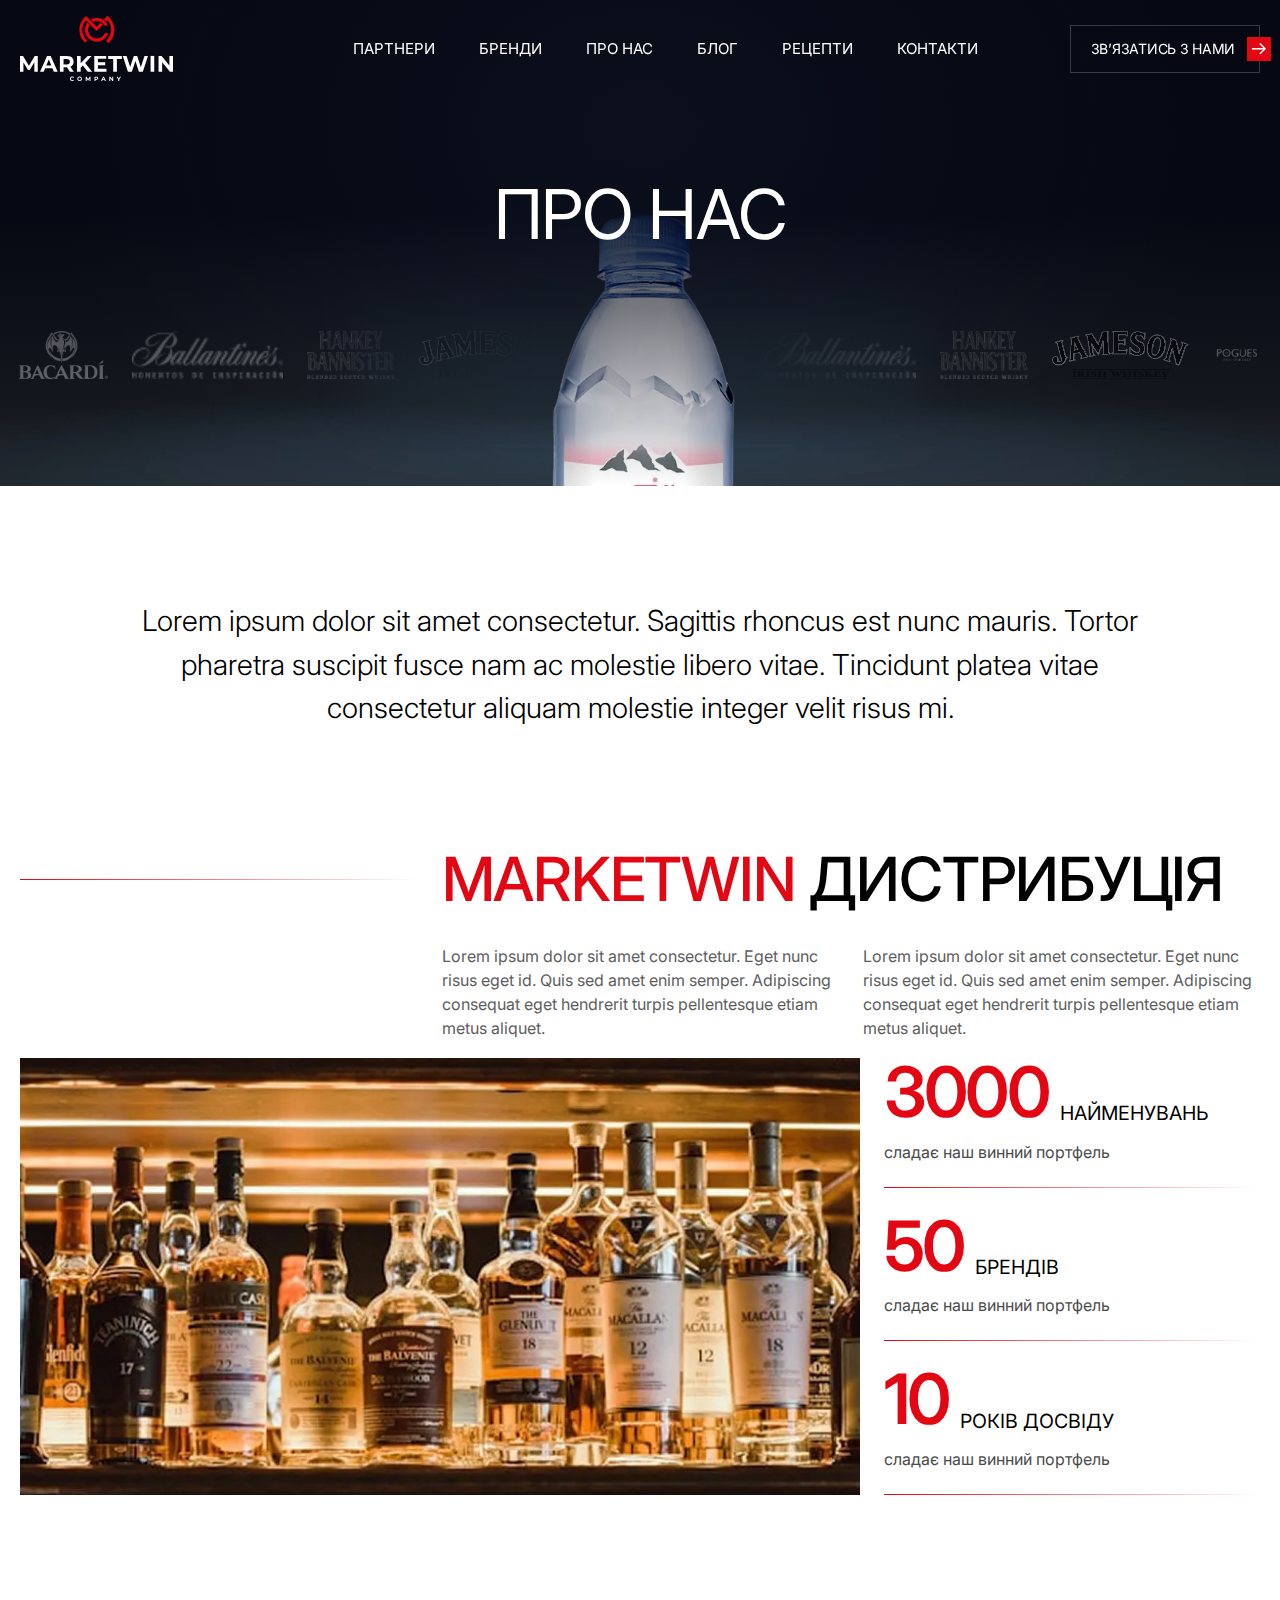
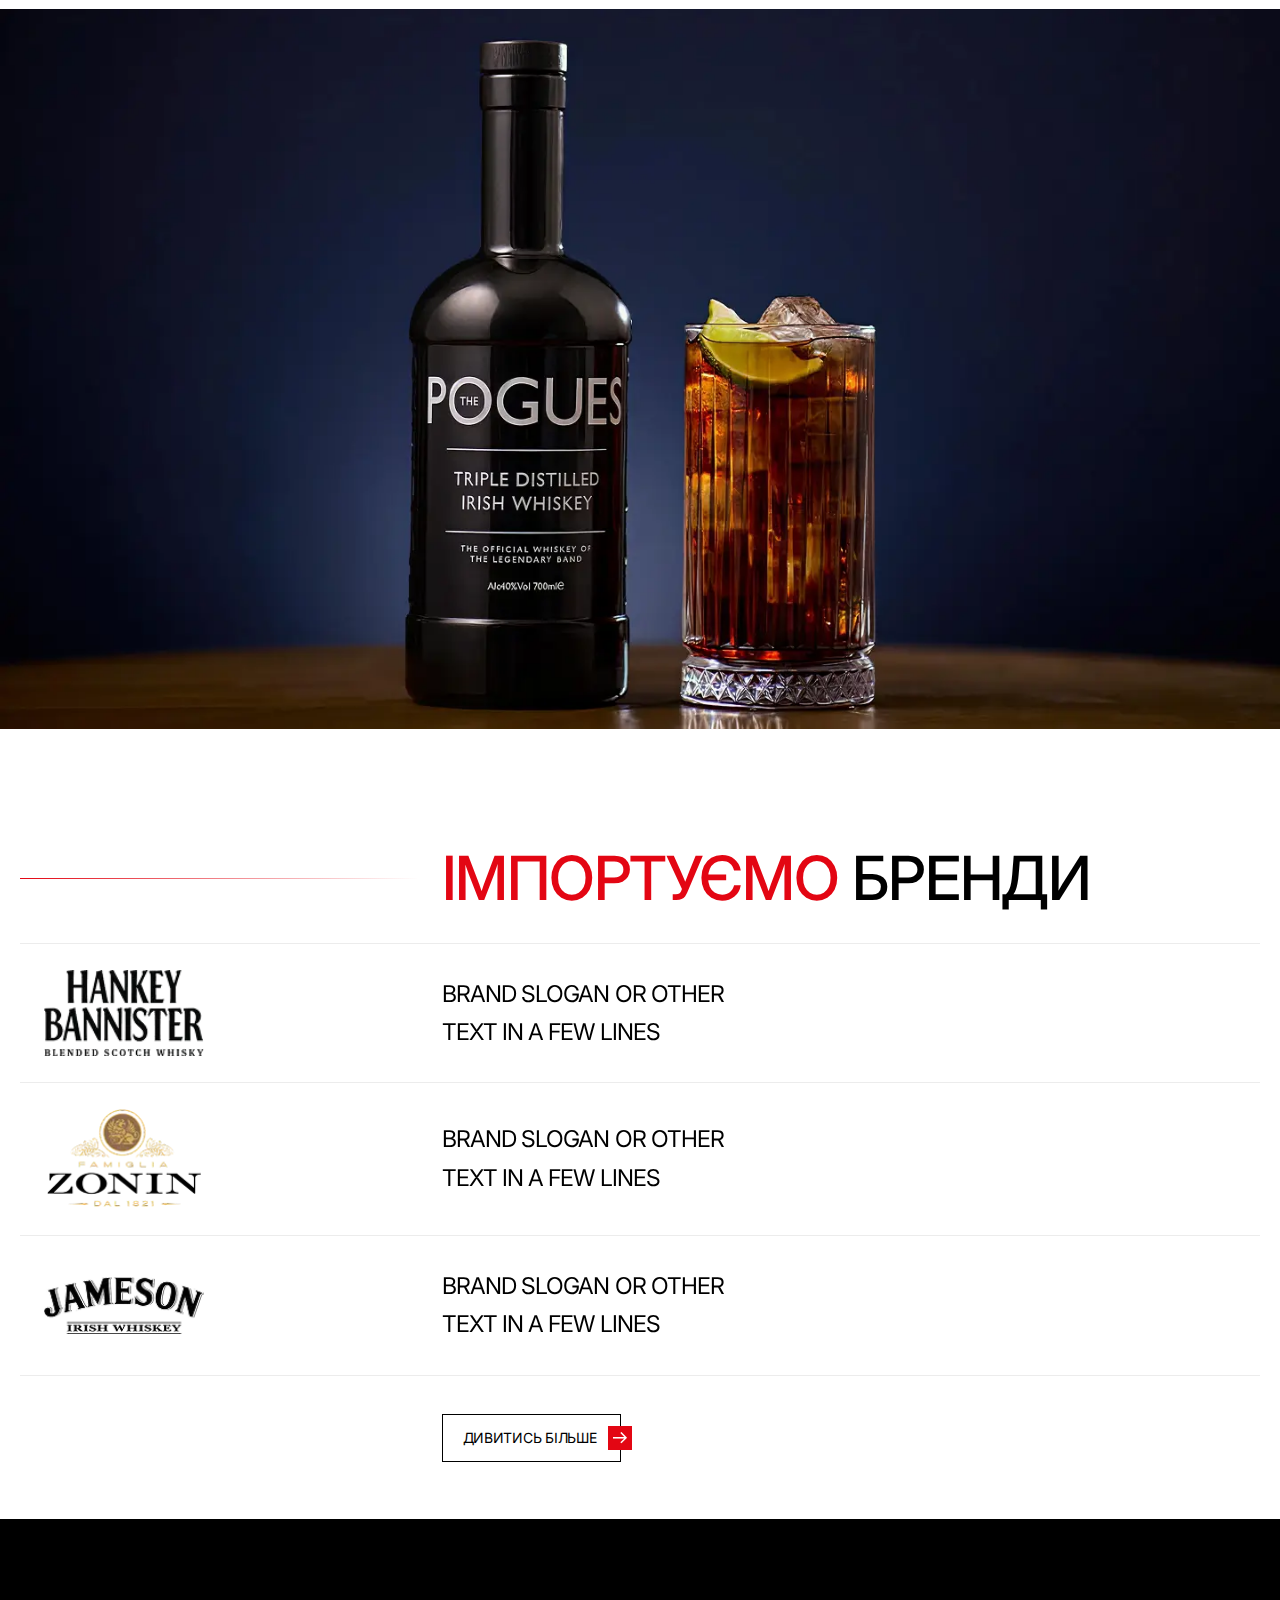
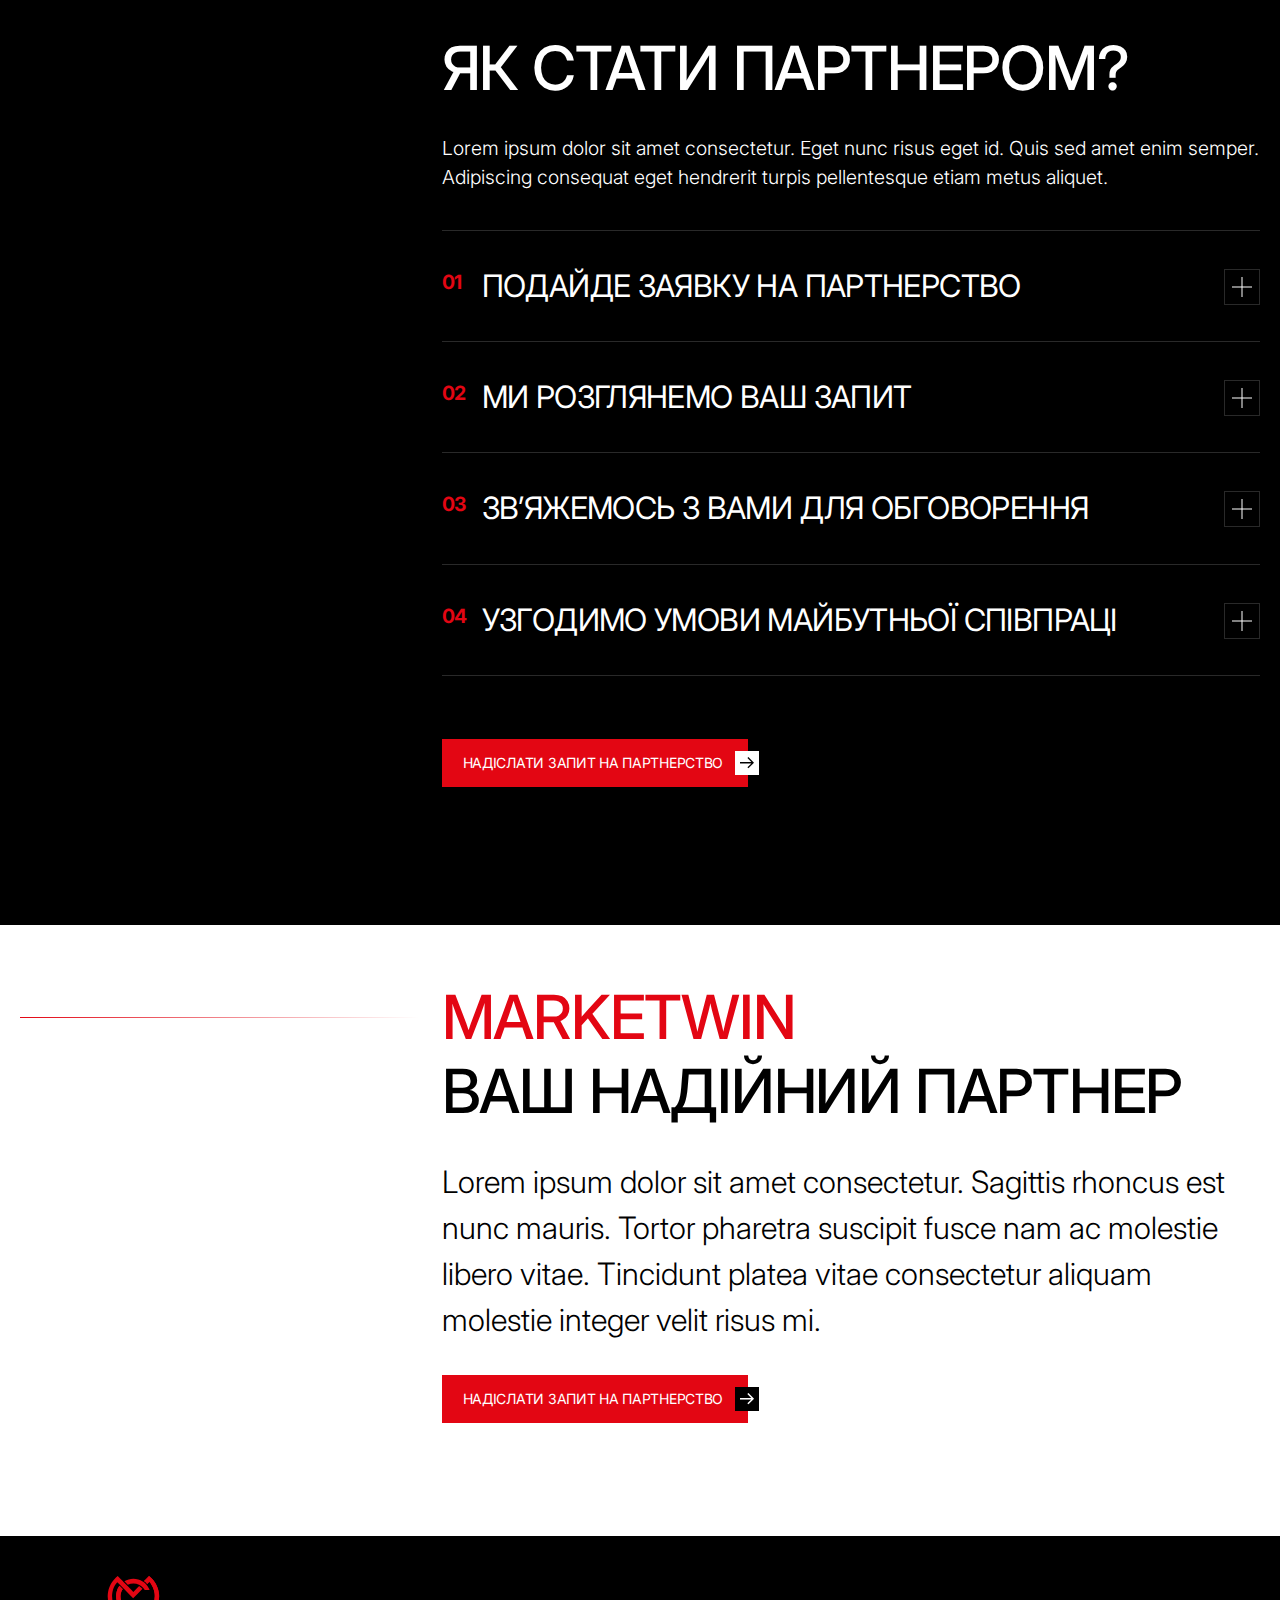
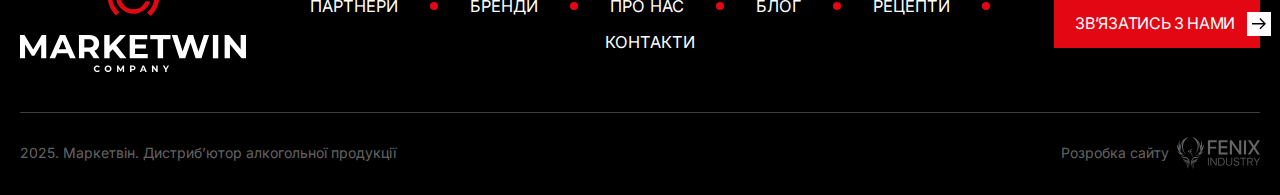
==== commit 19e36353: "Add files via upload" ====
--- a/about-us.html
+++ b/about-us.html
@@ -6,7 +6,7 @@
 	<meta charset="UTF-8">
 	<meta name="format-detection" content="telephone=no">
 	<!-- <style>body{opacity: 0;}</style> -->
-	<link rel="stylesheet" href="css/style.min.css?_v=20250415163253">
+	<link rel="stylesheet" href="css/style.min.css?_v=20250416151911">
 	<link rel="shortcut icon" href="favicon.ico">
 	<!-- <meta name="robots" content="noindex, nofollow"> -->
 	<meta name="viewport" content="width=device-width, initial-scale=1.0">
@@ -652,7 +652,7 @@
 			</div>
 		</div>
 	</div>
-	<script src="js/app.min.js?_v=20250415163253"></script>
+	<script src="js/app.min.js?_v=20250416151911"></script>
 </body>
 
 </html>--- a/css/style.min.css
+++ b/css/style.min.css
@@ -1 +1 @@
-@import url('https://fonts.googleapis.com/css2?family=Inter:ital,opsz,wght@0,14..32,100..900; 1,14..32,100..900&display=swap');@font-face{font-family:icons;font-display:swap;src:url(../fonts/icons.woff2) format("woff2");font-weight:400;font-style:normal}[class*=_icon-]::before{font-family:icons;font-style:normal;font-weight:400;font-variant:normal;text-transform:none;line-height:1;-webkit-font-smoothing:antialiased;-moz-osx-font-smoothing:grayscale}._icon-email:before{content:""}._icon-facebook:before{content:""}._icon-instagram:before{content:""}._icon-location:before{content:""}._icon-mail:before{content:""}._icon-phone1:before{content:""}._icon-telegram:before{content:""}._icon-viber:before{content:""}._icon-arrow-right:before{content:""}._icon-arrow-left:before{content:""}:root{--main-color:#000;--primary:#e30613;--black-blue:#251e42;--black-color:#1e1e1e;--white-color:#ffffff;--grey-color:#5e5e5e;--grey-color2:#7d7d7d;--grey-color3:#969696;--grey-color4:#757575;--stroke-color:#ececec;--bullet-color:#e4e4e4;--outline-color:#eaeaea;--bg:#fafafa}*{padding:0;margin:0;border:0}*,*::after,*::before{box-sizing:border-box}*::after,*::before{display:inline-block}body,html{height:100%;min-width:360px}body{color:#000;line-height:1;font-family:Inter,sans-serif;font-size:1rem;-ms-text-size-adjust:100%;-moz-text-size-adjust:100%;-webkit-text-size-adjust:100%;-webkit-font-smoothing:antialiased;-moz-osx-font-smoothing:grayscale}button,input,textarea{font-family:Inter,sans-serif;font-size:inherit;line-height:inherit;color:inherit;background-color:rgba(0,0,0,0)}input,textarea{width:100%}label{display:inline-block}button,option,select{cursor:pointer}a{display:inline-block;color:inherit;text-decoration:none}ul li{list-style:none}img{vertical-align:top}h1,h2,h3,h4,h5,h6{font-weight:inherit;font-size:inherit}input[type=search]::-webkit-search-cancel-button{-webkit-appearance:none;appearance:none;display:none}input[type=search]::-moz-search-clear{display:none}input::-ms-clear{display:none}html{scroll-behavior:smooth}body{font-size:1rem;font-weight:400;line-height:1.5}.lock body{overflow:hidden;touch-action:none;-ms-scroll-chaining:none;overscroll-behavior:none}.wrapper{min-height:100%;display:flex;flex-direction:column;overflow:hidden}@supports (overflow:clip){.wrapper{overflow:clip}}.wrapper>main{flex:1 1 auto}.wrapper>*{min-width:0}[class*=__container]{max-width:86.5rem;margin:0 auto;width:100%;padding:0 1.25rem}[class*="--gc"]{display:grid;min-width:0;grid-template-columns:1.25rem 1fr minmax(auto,84rem) 1fr 1.25rem}[class*="--gc"]>*{min-width:0;grid-column:3/4}.form{position:relative}.form::before{content:"";position:absolute;inset:0;background:var(--primary);-webkit-transform:translate(-.625rem,-.625rem);transform:translate(-.625rem,-.625rem)}.form form{position:relative;width:100%;z-index:5;padding:2rem;border:1px solid var(--white-color);background:var(--main-color)}.form .form__title{color:var(--white-color);text-align:center;font-weight:500;line-height:1.25;text-transform:uppercase}.form .form__row .form-group:not(:last-child){margin-bottom:0}.form .form-bottom{display:flex;align-items:center;flex-wrap:wrap;justify-content:space-between;gap:1rem}.required{margin-left:.125rem;color:var(--primary);font-size:.875rem;font-weight:600;line-height:1.42}.btn{width:-webkit-fit-content;width:-moz-fit-content;width:fit-content;position:relative;display:inline-flex;align-items:center;justify-content:center;padding:0;font-size:.875rem;font-weight:400;line-height:1.42;text-transform:uppercase;letter-spacing:-.02em;transition:all .3s ease}.btn--fw{width:100%}.btn-default{padding:.625rem 1.5rem .625rem 1.25rem;min-height:3rem;color:var(--main-color);border:1px solid var(--main-color)}.btn-default.mob-w{margin-right:.875rem}.btn-default.btn-call{border:1px solid rgba(255,255,255,.2);color:var(--white-color)}.btn-default.btn-red{background:var(--primary);border-color:var(--primary);color:var(--white-color)}.btn-default.btn-red .icon-arrow{color:var(--white-color);background:var(--main-color)}.btn-default.btn-red .icon-arrow.white-icon{background:var(--white-color);color:var(--main-color)}.btn-default.btn-black{background:var(--main-color);border-color:var(--main-color);color:var(--white-color)}.btn-default .icon-arrow{position:absolute;z-index:5;top:50%;right:0;-webkit-transform:translateY(-50%) translateX(50%);transform:translateY(-50%) translateX(50%)}.icon-arrow{display:flex;align-items:center;justify-content:center;width:1.5rem;height:1.5rem;font-size:.875rem;background:var(--primary);color:var(--white-color);transition:all .3s ease;will-change:transform}.icon-arrow.white-icon{background:var(--white-color);color:var(--main-color)}@-webkit-keyframes arrowMove{0%{-webkit-transform:translateY(-50%) translateX(50%);transform:translateY(-50%) translateX(50%)}20%{-webkit-transform:translateY(-50%) translateX(65%);transform:translateY(-50%) translateX(65%)}40%{-webkit-transform:translateY(-50%) translateX(40%);transform:translateY(-50%) translateX(40%)}60%{-webkit-transform:translateY(-50%) translateX(55%);transform:translateY(-50%) translateX(55%)}80%{-webkit-transform:translateY(-50%) translateX(45%);transform:translateY(-50%) translateX(45%)}100%{-webkit-transform:translateY(-50%) translateX(50%);transform:translateY(-50%) translateX(50%)}}@keyframes arrowMove{0%{-webkit-transform:translateY(-50%) translateX(50%);transform:translateY(-50%) translateX(50%)}20%{-webkit-transform:translateY(-50%) translateX(65%);transform:translateY(-50%) translateX(65%)}40%{-webkit-transform:translateY(-50%) translateX(40%);transform:translateY(-50%) translateX(40%)}60%{-webkit-transform:translateY(-50%) translateX(55%);transform:translateY(-50%) translateX(55%)}80%{-webkit-transform:translateY(-50%) translateX(45%);transform:translateY(-50%) translateX(45%)}100%{-webkit-transform:translateY(-50%) translateX(50%);transform:translateY(-50%) translateX(50%)}}input[type=email],input[type=tel],input[type=text],textarea{-webkit-appearance:none;appearance:none}.input{border-radius:0!important;width:100%;display:block;font-size:1rem;font-weight:400;line-height:1.5;height:3rem;padding:.625rem 1rem;border:1px solid var(--white-color);caret-color:inherit;box-shadow:none;transition:all .3s ease}.input:focus-visible{border-radius:0!important;outline:0;border-color:var(--primary)}.input[placeholder]:not([data-placeholder-nohiden])::-webkit-input-placeholder{color:#717171}.input[placeholder]:not([data-placeholder-nohiden]):-ms-input-placeholder{color:#717171}.input[placeholder]:not([data-placeholder-nohiden])::-ms-input-placeholder{color:#717171}.input[placeholder]:not([data-placeholder-nohiden])::placeholder{color:#717171}textarea.input{resize:none;padding-top:.75rem;padding-left:1rem;height:6.25rem}textarea.input:not(:last-child){margin-bottom:1.5rem}label{color:var(--white-color);font-size:.875rem;font-weight:600;line-height:1.42}label:not(:last-child){margin-bottom:.5rem}.form-group:not(:last-child){margin-bottom:1.5rem}.select{min-width:0;position:relative}.select__body{position:relative}.select__title{min-height:3rem;color:inherit;text-align:left;border:1px solid var(--bullet-color);background-color:var(--white-color);cursor:pointer;width:100%}.select__value{display:flex;min-width:0;align-items:center;height:100%;padding:.625rem .75rem .625rem 1.25rem;gap:.625rem}.select__value>*{flex:1 1 auto}.select__value:after{content:"";align-self:stretch;width:1.5rem;height:1.5rem;flex-shrink:0;transition:all .3s ease;display:flex;justify-content:center;align-items:center;background-color:var(--primary);background-repeat:no-repeat;background-position:center;background-image:url("data:image/svg+xml,<svg xmlns=\"http://www.w3.org/2000/svg\" width=\"12\" height=\"12\" viewBox=\"0 0 12 12\" fill=\"none\"><g clip-path=\"url%28%23clip0_130_2133%29\"><path d=\"M10.7998 7.2L9.9598 6.36L6.5998 9.72L6.5998 -1.83588e-07L5.39981 -2.36041e-07L5.3998 9.72L2.03981 6.36L1.1998 7.2L5.9998 12L10.7998 7.2Z\" fill=\"white\"/></g></svg>")}._select-open .select__value:after{-webkit-transform:rotate(-180deg);transform:rotate(-180deg)}.select__value._select-pseudo-label::before{content:attr(data-pseudo-label);opacity:.5}.select__content{flex:1 1 auto;overflow:hidden;text-overflow:ellipsis;white-space:nowrap}.select__text{flex:1 1 auto;overflow:hidden;text-overflow:ellipsis;white-space:nowrap}.select__input{width:100%;background-color:rgba(0,0,0,0);height:100%}.select__options{color:#000;position:absolute;top:calc(100% - .0625rem);min-width:100%;left:0;background-color:var(--white-color);border:1px solid var(--bullet-color)}.select__scroll{overflow-y:auto;overflow-x:hidden;max-height:12.5rem}.select__option{width:100%;text-align:left;cursor:pointer;padding:.75rem 1.25rem;color:inherit}.select__option:not(:last-child){border-bottom:1px solid var(--bullet-color)}.select__option._select-selected{background-color:#eee}.select__row{display:inline-flex;align-items:center}.select--show-top .select__options{top:auto;bottom:calc(100% - .0625rem);border:1px solid #d9d9d9;border-bottom:0;border-radius:4px 4px 0 0;padding:5px 0 10px 0}._select-tag{cursor:pointer}.custom-select{position:relative;-webkit-appearance:none;appearance:none;min-height:3rem;color:inherit;text-align:left;border:1px solid var(--bullet-color);background-color:var(--white-color);cursor:pointer;width:100%;padding:.75rem 1.25rem;font-size:1rem;font-weight:400;line-height:1.5;text-align:left;border-radius:0;background-position:center;background-image:url([data-uri]);background-position:right .75rem center;background-repeat:no-repeat;background-size:1.5rem 1.5rem;cursor:pointer;min-width:200px}.custom-select:focus-visible{outline:0;border-color:var(--primary)}.menu{display:flex;align-items:center;margin-left:auto}.menu ul{display:flex;align-items:center;justify-content:center;gap:2.75rem}.menu li a{position:relative;padding:.25rem 0;color:var(--white-color);font-size:.875rem;font-weight:400;line-height:normal;text-transform:uppercase;transition:color .3s ease}.icon-menu{display:none}body::after{content:"";background-color:rgba(0,0,0,.6);position:fixed;width:100%;height:100%;top:0;left:0;opacity:0;transition:opacity .8s ease 0s;pointer-events:none;z-index:10000}.popup-show body::after{opacity:1}.popup{position:fixed;top:0;left:0;bottom:0;right:0;padding:30px 16px;transition:visibility .8s ease 0s;visibility:hidden;pointer-events:none}.popup_show{z-index:10001;visibility:visible;overflow:auto;pointer-events:auto}.popup_show .popup__content{visibility:visible;-webkit-transform:scale(1);transform:scale(1)}.popup__wrapper{display:flex;flex-direction:column;align-items:center;min-height:100%;flex:1 1 auto;width:100%;display:flex;justify-content:center;align-items:center}.popup__content{visibility:hidden;-webkit-transform:scale(0);transform:scale(0);transition:-webkit-transform .3s ease 0s;transition:transform .3s ease 0s;transition:transform .3s ease 0s,-webkit-transform .3s ease 0s;width:100%;max-width:41rem}.lock .popup__content{visibility:visible}.popup__content .form-bottom{justify-content:center}.popup__success{position:relative;display:flex;flex-direction:column;max-width:41rem;width:100%}.popup__success::before{content:"";position:absolute;inset:0;background:var(--primary);-webkit-transform:translate(-.625rem,-.625rem);transform:translate(-.625rem,-.625rem)}.popup__inner{display:flex;flex-direction:column;align-items:center;justify-content:center;row-gap:1.5rem;min-height:27.25rem;width:100%;z-index:5;padding:2rem;border:1px solid var(--white-color);background:var(--main-color)}.popup__title{max-width:30rem;color:var(--white-color);text-align:center;font-weight:500;line-height:1.25;text-transform:uppercase}.popup__text{max-width:23.75rem;color:rgba(255,255,255,.8);text-align:center;font-weight:400;line-height:1.5}.popup__close{position:absolute;z-index:100;top:.75rem;right:.75rem;width:1.5rem;height:1.5rem;border-radius:50%;transition:all .3s;border:none}.popup__close::after,.popup__close::before{content:"";position:absolute;top:50%;left:50%;-webkit-transform:translate(-50%,-50%);transform:translate(-50%,-50%);width:1rem;height:.0625rem;background:var(--white-color)}.popup__close::before{-webkit-transform:translate(-50%,-50%) rotate(-45deg);transform:translate(-50%,-50%) rotate(-45deg)}.popup__close::after{-webkit-transform:translate(-50%,-50%) rotate(45deg);transform:translate(-50%,-50%) rotate(45deg)}.spollers{counter-reset:number}.spollers__item{display:flex;flex-direction:column;counter-increment:number;width:100%;padding-top:2rem;padding-bottom:2rem;font-size:1.25rem;border-bottom:1px solid rgba(255,255,255,.16);transition:all .3s ease;cursor:pointer;text-align:left;position:relative;list-style:none}.spollers__item:first-child{border-top:1px solid rgba(255,255,255,.16)}.spollers__item:has(.spollers__body) .spollers__title{position:relative}.spollers__item:has(.spollers__body) .spollers-icon{display:flex}.spollers__item::-webkit-details-marker,.spollers__item::marker{display:none}._spoller-init .spollers__item{cursor:pointer}.spollers__item::before{content:"0" counter(number);position:absolute;top:2rem;left:0;color:var(--primary);font-weight:700;line-height:2;letter-spacing:-.04em;text-transform:uppercase;transition:color .3s ease}.spollers__item:nth-child(n+10)::before{content:counter(number)}.spollers__title{padding-left:2.5rem;font-weight:400;line-height:1.5;letter-spacing:-.02em;text-transform:uppercase;list-style:none}.spollers__title::-webkit-details-marker,.spollers__title::marker{display:none}.spollers__title._spoller-active .spollers-icon::after,.spollers__title._spoller-active .spollers-icon::before{-webkit-transform:translate(-50%,-50%) rotate(180deg);transform:translate(-50%,-50%) rotate(180deg)}.spollers__title._spoller-active .spollers-icon::after{opacity:0}.spollers-icon{position:absolute;top:.375rem;right:0;align-items:center;justify-content:center;flex-shrink:0;width:2.25rem;height:2.25rem;font-weight:300;border:1px solid rgba(255,255,255,.16);background:var(--main-color);color:var(--white-color);transition:all .3s ease;display:none}.spollers-icon::after,.spollers-icon::before{content:"";position:absolute;top:50%;left:50%;-webkit-transform:translate(-50%,-50%);transform:translate(-50%,-50%);width:1.25rem;height:.0625rem;background:var(--white-color);transition:all .3s ease}.spollers-icon::after{-webkit-transform:translate(-50%,-50%) rotate(90deg);transform:translate(-50%,-50%) rotate(90deg)}.spollers__body{width:100%;padding-top:1.25rem;padding-left:2.5rem;color:rgba(255,255,255,.8)}.ibg{width:100%;height:100%;-o-object-fit:cover;object-fit:cover}.ibg--top{-o-object-position:top;object-position:top}.ibg--bottom{-o-object-position:bottom;object-position:bottom}.ibg--left{-o-object-position:left;object-position:left}.ibg--right{-o-object-position:right;object-position:right}.ibg--contain{-o-object-fit:contain;object-fit:contain}.video{position:relative;overflow:hidden;height:0;padding-bottom:56.25%}.video embed,.video iframe,.video object,.video video{position:absolute;top:0;left:0;width:100%;height:100%}img{display:block;max-width:100%}.section{position:relative;overflow:hidden}.section:last-child{padding-bottom:0}.section-title{position:relative;width:100%;color:var(--main-color);font-weight:500;line-height:1.2;letter-spacing:-.02em;text-transform:uppercase}.section-title:not(:last-child){margin-bottom:1.75rem}.section-title span{color:var(--primary)}.section-title span::after{content:"";height:.0625rem;background:linear-gradient(90deg,#e30613 0,rgba(227,6,19,0) 100%)}.section-text{color:var(--grey-color)}.section-text:not(:last-child){margin-bottom:1.125rem}.text{font-weight:300;line-height:1.5}.page-title{color:var(--white-color);font-weight:400!important;line-height:1.1;letter-spacing:.02em;text-transform:uppercase}.center{text-align:center}.w-100{width:100%}.swiper-nav{position:relative;width:-webkit-fit-content;width:-moz-fit-content;width:fit-content;display:flex;align-items:center;justify-content:center;gap:2.25rem}.swiper-nav:has(.swiper-button-lock){display:none}.swiper-nav::before{content:"";position:absolute;top:50%;left:50%;-webkit-transform:translate(-50%,-50%);transform:translate(-50%,-50%);width:.5rem;height:.5rem;border-radius:50%;background:var(--primary)}.swiper:has(.swiper-pagination-lock){padding-bottom:0!important}.swiper.swiper-watch-progress{overflow:visible!important}.swiper.swiper-watch-progress .swiper-slide{opacity:1;height:auto!important}.swiper.swiper-watch-progress .swiper-slide:not(.swiper-slide-visible){opacity:0;pointer-events:none;transition:opacity .3s}.swiper-pagination{display:flex;align-items:center;justify-content:center;width:-webkit-fit-content;width:-moz-fit-content;width:fit-content;gap:.375rem}.swiper-pagination .swiper-pagination-bullet{flex-shrink:0;transition:all .3s ease;width:.625rem;height:.625rem;-webkit-transform:scale(.6);transform:scale(.6);background:var(--bullet-color)}.swiper-pagination .swiper-pagination-bullet.swiper-pagination-bullet-active{background:var(--primary);-webkit-transform:scale(1);transform:scale(1)}.swiper-pagination.black-mod{padding:.5rem 1rem;background:var(--main-color)}.swiper-pagination.black-mod .swiper-pagination-bullet{background:var(--white-color)}.swiper-pagination.black-mod .swiper-pagination-bullet.swiper-pagination-bullet-active{background:var(--primary)}.swiper-button-next,.swiper-button-prev{--color-icon:#fff;flex-shrink:0;width:2.5rem;height:2.5rem;font-size:1.75rem;color:var(--color-icon);cursor:pointer;display:flex;align-items:center;justify-content:center;background:rgba(0,0,0,0);transition:all .3s ease}.swiper-button-next span,.swiper-button-prev span{display:flex;width:1.5rem;height:1.5rem;font-size:1.5rem}.swiper-button-next.swiper-button-disabled,.swiper-button-prev.swiper-button-disabled{opacity:.5;cursor:default;pointer-events:none}.section__container .section-title span:first-child{display:flex;width:100%}.section__container p{font-weight:300;line-height:1.5}.section__container .btn{width:-webkit-fit-content;width:-moz-fit-content;width:fit-content}.section-description{font-weight:300;line-height:1.5}blockquote{overflow:hidden;max-width:65rem;padding:0 1.25rem;width:100%;margin-left:auto;margin-right:auto;text-align:center;font-weight:300;line-height:1.5}.main-img{position:relative;width:100%;overflow:hidden}.main-img::before{content:"";display:block;padding-bottom:56.25%}.main-img img{position:absolute;inset:0}.pagination{display:flex;align-items:center;justify-content:center;width:100%}.pagination ul{display:flex;align-items:center;justify-content:center;gap:.75rem;max-width:100%;overflow-x:auto;-ms-overflow-style:none;scrollbar-width:none}.pagination ul::-webkit-scrollbar{display:none}.pagination li{flex-shrink:0}.pagination li a{display:flex;align-items:center;justify-content:center;padding:.25rem;width:3rem;height:3rem;color:var(--black-blue);text-align:center;font-size:1rem;font-weight:400;line-height:1.5;background:var(--bg);transition:all .3s ease}.pagination li a.active{background:var(--primary);color:var(--white-color)}.pagination li a.next,.pagination li a.prev{background:rgba(0,0,0,0);color:var(--main-color)}.post .post__container{max-width:58rem}.post .post__top{display:flex;flex-wrap:wrap;justify-content:space-between}.post .post__top .img{width:100%}.post .post__top .date{color:var(--grey-color4)}.post .post__head{width:100%;display:flex;align-items:center;justify-content:space-between;gap:1rem}.post .post__rubric{position:relative;width:-webkit-fit-content;width:-moz-fit-content;width:fit-content;display:inline-flex;align-items:center;justify-content:center;min-height:2rem;padding:.25rem .75rem;color:var(--white-color);font-size:1rem;font-weight:400;line-height:1.5;text-transform:uppercase;background:var(--primary)}.post_nav{border-top:1px solid var(--bullet-color);display:flex;align-items:center;justify-content:space-between;gap:1rem}.post-btn{display:inline-flex;align-items:center;justify-content:center;gap:.75rem;color:var(--grey-color4);font-weight:400;line-height:1.33;text-transform:uppercase;transition:color .3s}.post-btn:last-child{text-align:right}.post-btn .icon{display:flex;align-items:center;justify-content:center;width:2.5rem;height:2.5rem;flex-shrink:0;background:var(--bg);color:var(--main-color);transition:all .3s ease}.text-formatted p:not(:last-child){margin-bottom:1rem}.text-formatted h1,.text-formatted h2,.text-formatted h3,.text-formatted h4,.text-formatted h5{font-weight:400;line-height:1.33;letter-spacing:-.02em;text-transform:uppercase}.text-formatted h1:not(:last-child),.text-formatted h2:not(:last-child),.text-formatted h3:not(:last-child),.text-formatted h4:not(:last-child),.text-formatted h5:not(:last-child){margin-bottom:1rem}.text-formatted ol,.text-formatted ul{list-style:none;padding:0;margin:0}.text-formatted li:not(:last-child){margin-bottom:1rem}.text-formatted ul li{position:relative;padding-left:1.25rem}.text-formatted ul li::before{content:"";position:absolute;left:0;top:.5rem;width:.5rem;height:.5rem;background:var(--primary)}.text-formatted ol{counter-reset:number}.text-formatted ol li{position:relative;counter-increment:number;padding-left:1.25rem}.text-formatted ol li::before{content:counter(number) ".";position:absolute;top:0;left:.125rem}.text-formatted a{color:var(--primary)}.d-none{display:none!important}h4{font-size:1.25rem;font-weight:400;line-height:1.2;letter-spacing:-.04em;text-transform:uppercase}@-webkit-keyframes shineText{from{opacity:0;background-size:0 100%;-webkit-transform:translateX(-1.875rem);transform:translateX(-1.875rem)}to{background-size:100% 100%;opacity:1;-webkit-transform:translateX(0);transform:translateX(0)}}@keyframes shineText{from{opacity:0;background-size:0 100%;-webkit-transform:translateX(-1.875rem);transform:translateX(-1.875rem)}to{background-size:100% 100%;opacity:1;-webkit-transform:translateX(0);transform:translateX(0)}}.header{position:fixed;z-index:10000;top:0;left:0;width:100%;padding:2.0625rem 0;transition:all .3s ease;padding:16px 0;background:rgba(0,0,0,0)}.header._header-scroll{background:var(--main-color);margin-top:-6.0625rem}.header._header-show{margin-top:0}.header .header__container{display:flex;align-items:center;gap:1rem}.header .header__logo{position:relative;z-index:10;max-width:9.5625rem;width:100%;flex-shrink:0}.header .header__logo img{width:100%}.header .btn-modal-email{display:flex;align-items:center;justify-content:center;width:1.5rem;height:1.5rem;flex-shrink:0;color:var(--white-color);font-size:1.5rem}.footer{background:var(--main-color)}.footer .footer__top{display:flex;align-items:center;justify-content:space-between;gap:1rem}.footer .footer__top{padding-bottom:2.5rem}.footer .footer__logo{max-width:14.125rem;width:100%;flex-shrink:0}.footer .footer__logo img{width:100%}.footer .footer__menu ul{display:flex;align-items:center;flex-wrap:wrap;justify-content:center;gap:1rem 2rem}.footer .footer__menu li{display:flex;align-items:center;gap:2rem}.footer .footer__menu li a{color:var(--white-color);font-weight:400;line-height:normal;text-transform:uppercase;transition:color .3s ease}.footer .btn{flex-shrink:0;min-height:3rem;font-size:1rem}.footer .footer__bottom{display:flex;align-items:center;justify-content:space-between;gap:1rem;padding-top:1.5rem;color:rgba(255,255,255,.4);font-size:.875rem;font-weight:400;line-height:1.7}.footer .fenix-copyright{display:flex;align-items:center;gap:.5rem}.footer .fenix-copyright a img{transition:all .3s ease}.hero{position:relative;overflow:hidden;display:flex;background-size:cover;background-repeat:no-repeat;background-position:center}.hero.post-hero .hero__title{top:39%;max-width:53.125rem;font-size:3.5rem}.hero.post-hero .hero__brands{top:50%!important}.hero.contact-hero::after{content:"";position:absolute;z-index:10;bottom:-1px;left:50%;-webkit-transform:translateX(-50%);transform:translateX(-50%);background-image:url(../img/marketwin.webp);width:100%;height:8.75rem;background-size:contain;background-repeat:no-repeat;background-position:center bottom}.hero.contact-hero .hero__title{top:42%}.hero.contact-hero .hero__brands{top:50%!important}.hero .hero__decor{position:absolute;z-index:10;top:50%;left:50%;width:100%;-webkit-transform:translate(-50%,-50%);transform:translate(-50%,-50%)}.hero .hero__decor img{width:100%;height:100%;-o-object-fit:scale-down;object-fit:scale-down}.hero .hero__wrap{position:relative;display:flex;align-items:center;justify-content:center;width:100%;margin-left:auto;margin-right:auto;padding-left:1.25rem;padding-right:1.25rem}.hero .hero__wrap::before{content:"";position:absolute;z-index:10;top:0;right:0;width:100%;height:100%;background:linear-gradient(180deg,rgba(1,2,14,.8) 43.69%,rgba(0,19,33,0) 100%)}.hero .hero__wrap .hero__img{position:absolute;left:50%;-webkit-transform:translateX(-50%) translateY(45%);transform:translateX(-50%) translateY(45%);bottom:0}.hero .hero__wrap .hero__img img[hidden]{display:none}.hero .hero__wrap .hero__brands{top:73%}.hero .hero__wrap .brands::before{left:50%;width:45%}.hero .hero__slider{position:relative;width:100%;display:flex;align-items:center;justify-content:center}.hero .hero__slider:not(.swiper-initialized) .swiper-wrapper{display:flex}.hero .hero__slider:not(.swiper-initialized) .swiper-slide{width:100%;display:flex;align-items:center;justify-content:center;flex-shrink:0}.hero .hero__slider::before{content:"";position:absolute;z-index:10;top:0;right:0;width:100%;height:40%;pointer-events:none;background:linear-gradient(180deg,rgba(1,2,14,.8) 43.69%,rgba(0,19,33,0) 100%)}.hero .hero__slider::after{content:"";position:absolute;z-index:10;bottom:-1px;left:50%;-webkit-transform:translateX(-50%);transform:translateX(-50%);background-image:url(../img/marketwin.webp);width:100%;height:8.75rem;background-size:contain;background-repeat:no-repeat;background-position:center bottom}.hero .hero__slider .hero__img{height:100vh;padding-top:4.375rem;position:relative;display:flex;align-items:flex-end;justify-content:center;width:-webkit-fit-content;width:-moz-fit-content;width:fit-content;margin-left:auto;margin-right:auto}.hero .hero__slider .hero__img img{position:relative;z-index:5;max-height:100%;width:-webkit-fit-content;width:-moz-fit-content;width:fit-content}.hero .swiper-slide{position:relative}.hero .hero__title{position:absolute;z-index:20;top:11.0625rem;width:100%;max-width:65rem;padding:0 1.25rem;left:50%;-webkit-transform:translateX(-50%);transform:translateX(-50%);color:var(--white-color);text-align:center;font-weight:600;line-height:1.1;letter-spacing:-.02em;text-transform:uppercase}.hero .hero__img{position:relative;display:flex;align-items:flex-end;justify-content:center;width:-webkit-fit-content;width:-moz-fit-content;width:fit-content;margin-left:auto;margin-right:auto}.hero .hero__img img{position:relative;z-index:5;max-height:100%;width:-webkit-fit-content;width:-moz-fit-content;width:fit-content}.hero .hero__brands{position:absolute;top:58%;-webkit-transform:translateY(-50%);transform:translateY(-50%)}.hero .hero__brands img{-webkit-filter:grayscale(1) brightness(1000%);filter:grayscale(1) brightness(1000%);opacity:.5}.brands{position:relative;--gap:24px;display:flex;align-items:center;justify-content:center;gap:var(--gap)}.brands::before{content:"";position:absolute;top:50%;left:50%;z-index:1;width:38%;height:7.5rem;-webkit-transform:translate(-50%,-50%);transform:translate(-50%,-50%);-webkit-filter:blur(15px);filter:blur(15px);background:linear-gradient(90deg,rgba(40,53,62,.4) 0,rgba(40,53,62,.6) 10%,rgba(40,53,62,.8) 20%,#28353e 30%,#28353e 70%,rgba(40,53,62,.8) 80%,rgba(40,53,62,.6) 90%,rgba(40,53,62,.4) 100%)}.brands .brands__list{display:flex;align-items:center;gap:var(--gap);flex-shrink:0;-webkit-user-select:none;-ms-user-select:none;user-select:none;-webkit-animation:scrollBrands 30s linear infinite;animation:scrollBrands 30s linear infinite}.brands .brands__item{display:flex;align-items:center;flex-shrink:0}.brands .brands__item img{height:3rem;width:auto}.distribution{overflow:hidden}.distribution .distribution-row{display:flex}.distribution .distribution-img{flex:1 1 auto}.distribution .distribution-item{position:relative;padding-bottom:1.5rem}.distribution .distribution-item::before{content:"";position:absolute;bottom:0;left:0;height:.0625rem;width:100%;background:linear-gradient(90deg,#e30613 0,rgba(227,6,19,0) 100%)}.distribution .distribution-item:not(:last-child){margin-bottom:1.5rem}.distribution .distribution-title{display:flex;align-items:flex-end;gap:.75rem;color:var(--main-color);font-weight:400;line-height:1.4;text-transform:uppercase}.distribution .distribution-title:not(:last-child){margin-bottom:.75rem}.distribution .distribution-title .number{color:var(--primary);font-weight:600;line-height:1;letter-spacing:-.04em}.distribution .distribution-text{color:#4b4b4b}.spollers-section{position:relative;overflow:hidden;background:var(--main-color);color:var(--white-color)}.spollers-section._watcher-view .spollers-section-bottom .logo-text{-webkit-animation:shineText 1s ease-in-out forwards .3s;animation:shineText 1s ease-in-out forwards .3s}.spollers-section._watcher-view .spollers-section-bottom .logo-icon{opacity:1}.spollers-section .spollers-section__container{position:relative}.spollers-section .spollers-section__title{position:relative;z-index:10;color:var(--white-color)}.spollers-section .spollers-section__text{font-weight:300;line-height:1.5}.spollers-section .spollers-section-bottom{display:flex;align-items:center}.spollers-section .spollers-section-bottom .logo-icon{opacity:0;transition:all 1s ease}.spollers-section .spollers-section-bottom .logo-icon img{width:100%;height:100%;aspect-ratio:630/488}.spollers-section .spollers-section-bottom .logo-text{position:relative;z-index:5;text-transform:uppercase;font-weight:700;letter-spacing:.08em;background:linear-gradient(90deg,#fff 0,rgba(255,255,255,0) 100%);-webkit-background-clip:text;-webkit-text-fill-color:transparent;background-size:0 100%;background-repeat:no-repeat;-webkit-transform:translateX(-1.875rem);transform:translateX(-1.875rem)}.spollers-section .spollers-section-bottom .logo-text img{width:100%}.import-brands .import-brands__item{position:relative;min-height:8.75rem;display:flex;align-items:center;border-bottom:1px solid var(--stroke-color);cursor:pointer}.import-brands .import-brands__item:first-child{border-top:1px solid var(--stroke-color)}.import-brands .import-brands__item::before{content:"";position:absolute;top:0;left:0;width:100%;height:100%;background:var(--main-color);-webkit-transform:translateX(-10%);transform:translateX(-10%);opacity:0;pointer-events:none;transition:all .4s ease-in-out;will-change:transform}.import-brands .import-brands__logo{position:relative;z-index:5;padding:1.5rem}.import-brands .import-brands__logo img{max-width:10rem;width:100%;transition:all .4s ease-in-out}.import-brands .import-brands__title{position:relative;z-index:5;font-weight:400;line-height:1.66;letter-spacing:-.04em;text-transform:uppercase;transition:color .3s ease}.import-brands .import-brands__img{position:absolute;top:50%;right:0;width:42%;-webkit-transform:translateY(-50%) translateX(-15%);transform:translateY(-50%) translateX(-15%);opacity:0;pointer-events:none;transition:all .4s ease-in-out .1s}.import-brands .import-brands__img .btn{position:absolute;bottom:0;left:1.5rem;-webkit-transform:translateY(50%) translateX(-10%);transform:translateY(50%) translateX(-10%);transition:color .3s ease,background .3s ease,-webkit-transform .4s ease-in-out .1s;transition:color .3s ease,background .3s ease,transform .4s ease-in-out .1s;transition:color .3s ease,background .3s ease,transform .4s ease-in-out .1s,-webkit-transform .4s ease-in-out .1s;opacity:0}.exclusive .exclusive__wrap{position:relative}.exclusive .exclusive__wrap::before{content:"";position:absolute;top:0;left:0;width:31.25rem;height:22.3125rem;-webkit-transform:translate(-.75rem,-.75rem);transform:translate(-.75rem,-.75rem);background:var(--primary)}.exclusive .swiper-nav{position:absolute;z-index:10;bottom:2rem;right:1.5rem}.exclusive .swiper-pagination{position:absolute;z-index:10;left:50%;bottom:1.5rem;-webkit-transform:translateX(-50%);transform:translateX(-50%)}.exclusive .swiper:not(.swiper-initialized){overflow:hidden}.exclusive .swiper:not(.swiper-initialized) .swiper-wrapper{display:flex}.exclusive .swiper:not(.swiper-initialized) .swiper-slide{width:100%;flex-shrink:0}.exclusive-item{position:relative;padding:5.75rem 2rem 2rem;background:var(--main-color);color:var(--white-color)}.exclusive-item .logo{position:absolute;top:2rem;left:2rem}.exclusive-item h3{font-weight:400;line-height:1.22}.exclusive-item h3:not(:last-child){margin-bottom:.25rem}.exclusive-item h4{font-weight:500;line-height:normal;text-transform:uppercase}.exclusive-item h4:not(:last-child){margin-bottom:.25rem}.exclusive-item h5{font-weight:400;line-height:normal;text-transform:uppercase}.exclusive-item p{color:var(--grey-color3);font-weight:400;line-height:1.42;overflow:hidden;display:block;display:-webkit-box;-webkit-line-clamp:3;-webkit-box-orient:vertical;line-clamp:3;text-overflow:ellipsis}.exclusive-item p:not(:last-child){margin-bottom:1.25rem}.offers .offers__wrap{position:relative;z-index:10}.offers .offers__slider{position:relative;padding-bottom:8.5625rem;max-width:90rem;margin-left:auto;margin-right:auto}.offers .offers-img{position:relative;z-index:10;height:43.75rem}.offers .swiper-nav__container{position:absolute;z-index:10;bottom:3.125rem;left:50%;-webkit-transform:translateX(-50%);transform:translateX(-50%);width:100%;pointer-events:none}.offers .swiper-nav{pointer-events:initial;margin-right:auto}.offers .swiper-nav .swiper-button-next,.offers .swiper-nav .swiper-button-prev{--color-icon:#000}.offers .swiper-pagination{margin-top:1.125rem;display:flex;align-items:center;justify-content:center;margin-left:auto;margin-right:auto}.offers .swiper:not(.swiper-initialized){overflow:hidden}.offers .swiper:not(.swiper-initialized) .swiper-wrapper{display:flex}.offers .swiper:not(.swiper-initialized) .swiper-slide{width:100%;flex-shrink:0}.offers-item__container{position:relative}.offers-item{width:100%}.offers-item .offers-item__content{position:relative;z-index:10;padding:2.5rem 19.375rem 1.5rem 2.5rem;background:var(--main-color);color:var(--white-color)}.offers-item .logo{position:absolute;top:0;right:2.5rem;display:flex;align-items:center;justify-content:center;padding:.5rem;width:11.5rem;height:11.5rem;-webkit-transform:translateY(-50%);transform:translateY(-50%);background:var(--white-color)}.offers-item h3{font-weight:500;line-height:1.14;letter-spacing:-.02em;text-transform:uppercase}.offers-item h3:not(:last-child){margin-bottom:1rem}.offers-item p{font-weight:400;line-height:1.5;overflow:hidden;display:block;display:-webkit-box;-webkit-line-clamp:4;-webkit-box-orient:vertical;line-clamp:4;text-overflow:ellipsis}.offers-item p:not(:last-child){margin-bottom:1rem}.blog .blog__body{position:relative}.blog .blog__grid{display:grid;grid-template-columns:repeat(3,1fr);gap:2rem 1.5rem}.blog .blog__slider:not(.swiper-initialized){overflow:hidden}.blog .blog__slider:not(.swiper-initialized) .swiper-wrapper{display:flex}.blog .blog__slider:not(.swiper-initialized) .swiper-slide{flex-shrink:0;width:33.333%;padding:0 .75rem}.blog .blog__slider:not(.swiper-initialized) .swiper-nav{display:none}.blog .blog__bottom{display:flex;padding-top:2rem;margin-top:2rem;border-top:1px solid var(--bullet-color)}.blog .swiper-nav{position:absolute;bottom:.125rem;left:-.625rem}.blog .swiper-pagination{position:absolute;bottom:4rem;left:50%;-webkit-transform:translateX(-50%);transform:translateX(-50%)}.blog .swiper-button-next,.blog .swiper-button-prev{--color-icon:#000}.rubric{display:flex;align-items:center;gap:1.5rem;overflow-x:auto;-ms-overflow-style:none;scrollbar-width:none}.rubric::-webkit-scrollbar{display:none}.rubric:not(:last-child){margin-bottom:1.5rem}.rubric button{position:relative;display:flex;flex-shrink:0;padding-bottom:.5rem;color:var(--main-color);font-weight:400;line-height:1.2;text-transform:uppercase;transition:color .3s ease}.rubric button::before{content:"";position:absolute;bottom:0;left:50%;height:.0625rem;width:100%;background:var(--primary);-webkit-transform:translateX(-50%) scaleX(0);transform:translateX(-50%) scaleX(0);-webkit-transform-origin:right;transform-origin:right;transition:-webkit-transform .4s cubic-bezier(.215,.61,.355,1);transition:transform .4s cubic-bezier(.215,.61,.355,1);transition:transform .4s cubic-bezier(.215,.61,.355,1),-webkit-transform .4s cubic-bezier(.215,.61,.355,1);will-change:transform}.rubric button._tab-active,.rubric button.active{color:var(--primary)}.rubric button._tab-active::before,.rubric button.active::before{-webkit-transform:translateX(-50%) scaleX(1);transform:translateX(-50%) scaleX(1);-webkit-transform-origin:left;transform-origin:left}.cart-blog{display:flex;flex-direction:column}.cart-blog .cart-blog__img{position:relative;display:flex;align-items:center;justify-content:center;overflow:hidden}.cart-blog .cart-blog__img::before{content:"";display:block;padding-bottom:100%}.cart-blog .cart-blog__img img{position:absolute;inset:0;transition:all .3s ease-in-out}.cart-blog .cart-blog__rubric{position:relative;margin-top:-1rem;width:-webkit-fit-content;width:-moz-fit-content;width:fit-content;display:inline-flex;align-items:center;justify-content:center;min-height:2rem;padding:.25rem .75rem;color:var(--white-color);font-size:1rem;font-weight:400;line-height:1.5;text-transform:uppercase;background:var(--primary);-webkit-transform:translateX(-.75rem);transform:translateX(-.75rem)}.cart-blog .cart-blog__rubric:not(:last-child){margin-bottom:.25rem}.cart-blog .cart-blog__title{color:var(--main-color);font-style:normal;font-weight:400;line-height:1.25;transition:color .3s ease}.cart-blog .cart-blog__title:not(:last-child){margin-bottom:.5rem}.cart-blog .cart-blog__text{color:var(--grey-color2);font-size:1rem;font-weight:400;line-height:1.5;text-transform:uppercase}@-webkit-keyframes scrollBrands{from{-webkit-transform:translateX(0);transform:translateX(0)}to{-webkit-transform:translateX(calc(-100% - 1.5rem));transform:translateX(calc(-100% - 1.5rem))}}@keyframes scrollBrands{from{-webkit-transform:translateX(0);transform:translateX(0)}to{-webkit-transform:translateX(calc(-100% - 1.5rem));transform:translateX(calc(-100% - 1.5rem))}}.partners .partners__list{display:grid;grid-template-columns:repeat(3,1fr);gap:1.5rem}.item-partners{position:relative;display:flex;flex-direction:column;background:var(--white-color);transition:all .3s ease;border:1px solid var(--bullet-color)}.item-partners::before{content:"";position:absolute;z-index:-1;inset:0;background:var(--primary);transition:all .4s ease-in-out;will-change:transform}.item-partners .item-partners__rubric{position:absolute;left:2rem;top:1.5rem;display:flex;align-items:center;justify-content:center;padding:0 .625rem;min-height:1.5rem;background:var(--primary);color:var(--white-color);font-size:16px;font-weight:400;line-height:1.5;letter-spacing:-.02em;text-transform:uppercase}.item-partners .item-partners__img{padding:24px 32px;min-height:12.9375rem;display:flex;align-items:center;justify-content:center;border-bottom:1px solid var(--bullet-color)}.item-partners .item-partners__img img{max-width:12.75rem;width:100%;height:auto;transition:all .3s}.item-partners .item-partners__name{position:relative;display:flex;gap:.75rem;padding:24px 32px;justify-content:space-between;align-items:center;font-size:24px;font-weight:400;line-height:1.66;letter-spacing:-.02em;text-transform:uppercase;transition:color .3s}.item-partners .item-partners__name span{position:relative;z-index:5}.item-partners .icon-arrow{flex-shrink:0;background:var(--main-color)}.contact form{border-color:var(--main-color)}.item-contact{display:flex;gap:1rem;padding-top:1.25rem;padding-bottom:1.25rem;border-bottom:1px solid var(--outline-color)}.item-contact .item-contact__icon{margin-top:.25rem;display:flex;align-items:center;justify-content:center;width:2.5rem;height:2.5rem;flex-shrink:0;background:var(--primary);color:var(--white-color);font-size:1.25rem}.item-contact .item-contact__heading{color:var(--grey-color4);font-size:.75rem;font-weight:400;line-height:1.5;text-transform:uppercase}.item-contact .item-contact__text{color:var(--black-color);font-style:normal;font-weight:400;line-height:1.4}.item-contact .item-contact__text a{color:var(--black-color);transition:color .3s ease}.socials ul{display:flex;flex-wrap:wrap;gap:1rem}.socials li{flex-shrink:0}.socials a{display:flex;align-items:center;gap:.75rem;color:var(--black-color);font-size:.875rem;font-weight:400;line-height:1.28;text-transform:uppercase;transition:color .3s ease}.socials a span{flex-shrink:0;display:flex;align-items:center;justify-content:center;width:2.5rem;height:2.5rem;background:var(--bg);color:var(--main-color);font-size:1.25rem;transition:all .3s ease}.messengers{display:flex;align-items:center;gap:1rem}.messengers .messengers__title{color:#717171;font-size:.75rem;font-weight:400;line-height:1.66;text-transform:uppercase}.messengers ul{display:flex;flex-wrap:wrap;gap:1rem}.messengers li{flex-shrink:0}.messengers a{display:flex;align-items:center;justify-content:center;width:3rem;height:3rem;flex-shrink:0;background:var(--primary);color:var(--white-color);font-size:1.5rem;transition:all .3s ease}.brands-search{display:grid;grid-template-columns:repeat(3,1fr);gap:1.5rem}.brands-search .brands-search__title{color:var(--primary);font-size:1rem;font-weight:600;line-height:1.5;letter-spacing:-.02em;text-transform:uppercase}.alphabet-filter{display:flex;flex-wrap:wrap;gap:.25rem}.alphabet-filter li{display:flex;align-items:center;justify-content:center;width:3rem;height:3rem;flex-shrink:0;border:1px solid var(--bullet-color);background:vavar(--white-color);color:#5e5e5e;font-size:1rem;font-weight:400;line-height:1.5;text-align:center;cursor:pointer;transition:all .3s ease}.alphabet-filter li.active{color:var(--white-color);background:var(--primary);border-color:var(--primary)}.search{position:relative;display:flex}.search input{border-color:var(--bullet-color);border-right-color:var(--white-color)}.search button{flex-shrink:0}.brand-group .brand-group__letter{position:relative;width:100%;color:var(--primary);font-weight:500;line-height:1.1;letter-spacing:-.02em;text-transform:uppercase}.brand-group .brand-group__letter:not(:last-child){margin-bottom:1.5rem}.brand-group .brand-group__letter::after{content:"";height:.0625rem;background:linear-gradient(90deg,#e30613 0,rgba(227,6,19,0) 100%)}.brand-group .brand-group__list{display:grid;grid-template-columns:repeat(3,1fr);gap:1.5rem}.banner{position:relative;display:flex;min-height:100vh;color:var(--white-color);background-size:cover;background-repeat:no-repeat;background-position:center;background-color:rgba(0,0,0,.24)}.banner::before{content:"";position:absolute;z-index:10;top:0;right:0;width:100%;height:70%;background:linear-gradient(180deg,rgba(1,2,14,.92) 30%,rgba(1,2,14,.8) 50%,rgba(0,19,33,0) 100%)}.banner .banner__container{width:100%;display:flex;flex-direction:column;align-items:center}.banner .banner__title{position:relative;z-index:10;text-align:center;font-weight:400;line-height:1.1;letter-spacing:-.02em;text-transform:uppercase;opacity:0;-webkit-animation:bannerTitleAnim 1s forwards ease-in-out .2s;animation:bannerTitleAnim 1s forwards ease-in-out .2s}.banner .banner__subtitle{position:relative;z-index:10;text-align:center;font-weight:400;line-height:1.2;letter-spacing:-.02em;text-transform:uppercase;opacity:0;-webkit-animation:bannerTitleAnim 1s forwards ease-in-out .2s;animation:bannerTitleAnim 1s forwards ease-in-out .2s}.banner .banner__img{position:absolute;bottom:0;left:50%;width:100%;height:100%;-webkit-transform:translateX(-50%) translateY(13%);transform:translateX(-50%) translateY(13%);display:flex;align-items:flex-end;justify-content:center;opacity:0;-webkit-animation:bannerImgAnim 1s forwards ease-in-out .2s;animation:bannerImgAnim 1s forwards ease-in-out .2s}.banner .banner__img img{-o-object-position:bottom;object-position:bottom}.banner .banner__logo{position:absolute;inset:0;opacity:0;-webkit-animation:bannerLogoAnim 1s forwards ease-in-out .2s;animation:bannerLogoAnim 1s forwards ease-in-out .2s}.banner .banner__logo img{width:100%;height:100%;-o-object-fit:scale-down;object-fit:scale-down;-o-object-position:bottom;object-position:bottom}@-webkit-keyframes bannerImgAnim{0%{opacity:0;-webkit-transform:translateX(-50%) translateY(13%);transform:translateX(-50%) translateY(13%)}50%{opacity:1}100%{opacity:1;-webkit-transform:translateX(-50%) translateY(0);transform:translateX(-50%) translateY(0)}}@keyframes bannerImgAnim{0%{opacity:0;-webkit-transform:translateX(-50%) translateY(13%);transform:translateX(-50%) translateY(13%)}50%{opacity:1}100%{opacity:1;-webkit-transform:translateX(-50%) translateY(0);transform:translateX(-50%) translateY(0)}}@-webkit-keyframes bannerTitleAnim{0%{opacity:0;-webkit-transform:translateY(-50px);transform:translateY(-50px)}100%{opacity:1;-webkit-transform:translateY(0);transform:translateY(0)}}@keyframes bannerTitleAnim{0%{opacity:0;-webkit-transform:translateY(-50px);transform:translateY(-50px)}100%{opacity:1;-webkit-transform:translateY(0);transform:translateY(0)}}@-webkit-keyframes bannerLogoAnim{0%{opacity:0;-webkit-transform:scale(.8);transform:scale(.8)}100%{opacity:1;-webkit-transform:scale(1);transform:scale(1)}}@keyframes bannerLogoAnim{0%{opacity:0;-webkit-transform:scale(.8);transform:scale(.8)}100%{opacity:1;-webkit-transform:scale(1);transform:scale(1)}}.product .product__row{position:relative}.product .product__content{width:100%;font-weight:300;line-height:1.5}.product .product__img{display:flex;flex-direction:column;align-items:center}.product .product__logo{display:flex;align-items:center;justify-content:center}.product .product__utp{position:relative;height:-webkit-fit-content;height:-moz-fit-content;height:fit-content}.utp{position:relative;z-index:10;padding:2.5rem;background:var(--main-color);color:var(--white-color)}.utp .utp__title{color:var(--primary);font-weight:600;line-height:1.5;letter-spacing:-.04em;text-transform:uppercase}.utp .utp__title:not(:last-child){margin-bottom:1.25rem}.utp .utp__item:not(:last-child),.utp li:not(:last-child){border-bottom:1px solid rgba(255,255,255,.16)}.utp .utp__heading,.utp h3{font-weight:400;line-height:1.5;letter-spacing:-.04em;text-transform:uppercase}.utp .utp__heading:not(:last-child),.utp h3:not(:last-child){margin-bottom:.25rem}.utp .utp__text,.utp p{color:rgba(255,255,255,.8);font-weight:400;line-height:1.5;letter-spacing:-.02em}.video::before{content:"";position:absolute;z-index:10;inset:0;background:linear-gradient(0deg,rgba(0,0,0,.2) 0,rgba(0,0,0,.2) 100%);transition:all .3s ease;pointer-events:none}.video.play .video-btn{opacity:0;visibility:hidden;pointer-events:none}.video.play::before{opacity:0}.video-btn{position:absolute;z-index:10;top:50%;left:50%;-webkit-transform:translate(-50%,-50%);transform:translate(-50%,-50%);width:5.5rem;height:5.5rem;border-radius:50%;background:var(--primary);transition:all .3s ease}.video-btn .icon-pause,.video-btn .icon-play{position:absolute;top:50%;left:50%}.video-btn .icon-play{-webkit-transform:translate(-40%,-50%);transform:translate(-40%,-50%);width:0;height:0;border-top:.625rem solid transparent;border-bottom:.625rem solid transparent;border-left:1.125rem solid var(--white-color)}.video-btn .icon-pause{-webkit-transform:translate(-50%,-50%);transform:translate(-50%,-50%);width:1rem;height:1.25rem;border-left:4px solid var(--white-color);border-right:4px solid var(--white-color);display:none}.product-slider .text{text-transform:uppercase}.product__swiper{padding-bottom:2rem}.product__swiper:not(.swiper-initialized){overflow:hidden}.product__swiper:not(.swiper-initialized) .swiper-wrapper{display:flex;gap:1.5rem}.product__swiper:not(.swiper-initialized) .swiper-slide{flex-shrink:0;width:calc(33.333% - 1rem)}.product__swiper:not(.swiper-initialized) .swiper-nav,.product__swiper:not(.swiper-initialized) .swiper-pagination{display:none}.product__swiper .swiper-slide{height:auto}.product__swiper .swiper-pagination{position:absolute;bottom:0;left:50%;-webkit-transform:translateX(-50%);transform:translateX(-50%)}.product__swiper .swiper-nav{position:absolute;bottom:0;left:.75rem}.product__swiper .swiper-button-next,.product__swiper .swiper-button-prev{--color-icon:#000}.product-cart{display:flex;flex-direction:column;min-height:100%}.product-cart .product-cart__img{position:relative;overflow:hidden;display:flex;align-items:center;justify-content:center;background:var(--bg);padding:3.5rem 1.25rem;transition:all .3s ease-in-out}.product-cart .product-cart__img::before{content:"";position:absolute;bottom:0;left:50%;width:62%;height:85%;-webkit-transform:translateX(-50%);transform:translateX(-50%);background:var(--white-color);border-radius:10000px 10000px 0 0}.product-cart .product-cart__img::after{content:"";position:absolute;bottom:0;left:50%;width:62%;height:1.75rem;-webkit-transform:translateX(-50%);transform:translateX(-50%);background-repeat:no-repeat;background-size:contain;background-position:center;background-image:url([data-uri])}.product-cart .product-cart__img img{position:relative;z-index:10;transition:all .4s ease-in-out}.product-cart .product-cart__title{font-weight:400;line-height:1.25;transition:color .3s ease}.product-cart .product-cart__title:not(:last-child){margin-bottom:.5rem}.product-cart .product-cart__text{color:var(--grey-color2);text-transform:uppercase}.full-screen{position:relative;overflow:hidden;width:100%}.full-screen .full-screen__slider{position:relative;width:100%}.full-screen .full-screen__slider:not(.swiper-initialized){overflow:hidden}.full-screen .full-screen__slider:not(.swiper-initialized) .swiper-wrapper{display:flex}.full-screen .full-screen__slider:not(.swiper-initialized) .swiper-slide{flex-shrink:0;width:100%}.full-screen .full-screen__slider:not(.swiper-initialized) .swiper-button-next,.full-screen .full-screen__slider:not(.swiper-initialized) .swiper-button-prev{display:none}.full-screen .full-screen__slider .swiper-slide img{width:100%}.full-screen .full-screen__container{position:absolute;z-index:10;top:50%;left:50%;-webkit-transform:translate(-50%,-50%);transform:translate(-50%,-50%);display:flex;align-items:center;justify-content:space-between;pointer-events:none}.full-screen .swiper-button-next,.full-screen .swiper-button-prev{pointer-events:initial;background:var(--primary);color:var(--white-color);border-radius:50%;display:flex;align-items:center;justify-content:center;width:3.5rem;height:3.5rem}.full-screen .swiper-button-next span,.full-screen .swiper-button-prev span{width:1rem;height:1rem;font-size:1rem}.content{position:relative;overflow:hidden;color:var(--white-color);background:var(--main-color)}.content._watcher-view .content__img{opacity:1}.content .content__container{position:relative}.content .section-title{color:var(--white-color)}.content .section-title span{display:block}.content .content__text{font-weight:300;line-height:1.5}.content .content__img{position:relative;display:flex;align-items:center;justify-content:center;transition:all 1.2s ease-in-out;opacity:0}.content .content__img::before{content:"";position:absolute;inset:0;background:linear-gradient(180deg,rgba(0,0,0,0) 10%,rgba(0,0,0,.2) 30%,rgba(0,0,0,.8) 60%,rgba(0,0,0,.9) 65%)}.information .information__list{gap:1.5rem}.information .information__item{position:relative;display:flex}.information .information__item .information__img.vintage img{-webkit-filter:grayscale(100%) brightness(100%) invert(1);filter:grayscale(100%) brightness(100%) invert(1)}.information .information__item .btn{background:var(--main-color)}.information .information__item .btn .icon-arrow{background:var(--primary);color:var(--white-color)}.information .information__cart{width:100%;display:flex;flex-direction:column;position:relative;z-index:2;padding:2rem;background:var(--bg);transition:all .3s;cursor:pointer}.information .information__img{height:3.5rem}.information .information__img img{width:-webkit-fit-content;width:-moz-fit-content;width:fit-content;height:100%;transition:all .3s}.information .information__img.vintage img{-webkit-filter:grayscale(100%) brightness(100%) invert(1);filter:grayscale(100%) brightness(100%) invert(1)}.information .information__img:not(:last-child){margin-bottom:1.25rem}.information .information__title{font-weight:400;line-height:1.25}.information .information__title:not(:last-child){margin-bottom:1.5rem}.choose{position:relative;overflow:hidden;background:var(--main-color);color:var(--white-color)}.choose .choose__container{position:relative}.choose._watcher-view .choose__bottom .logo-text{-webkit-animation:shineText 1s ease-in-out forwards .3s;animation:shineText 1s ease-in-out forwards .3s}.choose._watcher-view .choose__bottom .logo-icon{opacity:1;-webkit-transform:translateX(0);transform:translateX(0)}.choose .choose__bottom{display:flex;align-items:center}.choose .logo-icon{opacity:0;transition:all 1s ease;-webkit-transform:translateX(-1.25rem);transform:translateX(-1.25rem)}.choose .logo-icon img{width:100%;height:auto;-o-object-fit:contain;object-fit:contain}.choose .logo-text{position:relative;z-index:5;text-transform:uppercase;font-weight:700;letter-spacing:.08em;background:linear-gradient(90deg,#fff 0,rgba(255,255,255,0) 100%);-webkit-background-clip:text;-webkit-text-fill-color:transparent;background-size:0 100%;background-repeat:no-repeat;-webkit-transform:translateX(-1.875rem);transform:translateX(-1.875rem)}.choose .choose__content{font-weight:300;line-height:1.5}.choose .choose__title{font-weight:500;line-height:1.12;letter-spacing:-.04em;text-transform:uppercase}.choose p{display:flex}.choose p:not(:last-child){margin-bottom:1.5rem}.swiper{overflow:hidden}.swiper-initialized{touch-action:pan-y}.swiper-wrapper{width:100%;height:100%;box-sizing:content-box;display:flex;position:relative}.swiper-vertical .swiper-wrapper{flex-direction:column}.swiper-autoheight .swiper-wrapper{align-items:flex-start}.swiper-initialized .swiper-slide{flex-shrink:0}.swiper-android .swiper-slide,.swiper-android .swiper-wrapper{-webkit-transform:translate3d(0,0,0);transform:translate3d(0,0,0)}.swiper-button-lock{display:none!important}@media (min-width:61.99875em){html,html *{scrollbar-color:auto;scrollbar-width:auto}html *::-webkit-scrollbar,html::-webkit-scrollbar{width:4px;height:4px}html *::-webkit-scrollbar-button,html::-webkit-scrollbar-button{display:none}html *::-webkit-scrollbar-track,html::-webkit-scrollbar-track{background:#000}html *::-webkit-scrollbar-track-piece,html::-webkit-scrollbar-track-piece{background:#000}html *::-webkit-scrollbar-thumb,html::-webkit-scrollbar-thumb{background:#e30613}html *::-webkit-scrollbar-corner,html::-webkit-scrollbar-corner{background:#000}}@media (min-width:86.5em){.form .form__title{font-size:2rem}.form .form__title:not(:last-child){margin-bottom:1.25rem}.menu{-webkit-column-gap:6.25rem;-moz-column-gap:6.25rem;column-gap:6.25rem}.menu li a{font-size:.875rem}.popup__content .form .form__title{font-size:2.75rem}.popup__title{font-size:2rem}.popup__text{font-size:1rem}.spollers__item::before{font-size:1.25rem}.spollers__title{font-size:2rem}.page{padding-bottom:7.5rem}.section{padding-top:3.75rem}.section{padding-bottom:3.75rem}.section-title{font-size:4rem}.text{font-size:1.25rem}.text:not(:last-child){margin-bottom:1.5rem}.page-title{font-size:4.6875rem}.section__container .section-title:not(:last-child){margin-bottom:2rem}.section__container p{font-size:2rem}.section__container p:not(:last-child){margin-bottom:2rem}.section-description{font-size:1.875rem}blockquote{font-size:1.875rem}.main-img{margin-top:3.75rem}.main-img{margin-bottom:3.75rem}.pagination{margin-top:3.5rem}.post .post__top{gap:2rem}.post .post__top:not(:last-child){margin-bottom:2rem}.post .post__head:not(:last-child){margin-bottom:2rem}.post_nav{padding-top:2rem}.post_nav{margin-top:2rem}.post-btn{font-size:1rem}.text-formatted h1:not(:first-child),.text-formatted h2:not(:first-child),.text-formatted h3:not(:first-child),.text-formatted h4:not(:first-child),.text-formatted h5:not(:first-child){margin-top:2rem}.text-formatted h1{font-size:3rem}.text-formatted h2{font-size:2.25rem}.text-formatted h3{font-size:2rem}.text-formatted h4{font-size:1.75rem}.text-formatted h5{font-size:1.5rem}h4:not(:last-child){margin-bottom:1.25rem}.footer{padding-top:2.5rem}.footer{padding-bottom:1.75rem}.footer .footer__menu li a{font-size:1rem}.hero:not(:last-child){margin-bottom:3.75rem}.hero .hero__wrap{padding-top:6.25rem}.hero .hero__wrap{height:31.25rem}.hero .hero__title{font-size:4.5rem}.distribution .distribution-title{font-size:1.25rem}.distribution .distribution-title .number{font-size:4.5rem}.spollers-section{padding-top:7.5rem}.spollers-section{padding-bottom:7.5rem}.spollers-section .spollers-section__text{font-size:1.25rem}.spollers-section .spollers-section__text:not(:last-child){margin-bottom:2.5rem}.spollers-section .form:not(:last-child),.spollers-section .spollers:not(:last-child){margin-bottom:2.5rem}.spollers-section .spollers-section-bottom .logo-icon{width:39.375rem}.spollers-section .spollers-section-bottom .logo-icon{height:30.5rem}.spollers-section .spollers-section-bottom .logo-text{font-size:4.125rem}.import-brands .import-brands__list:not(:last-child){margin-bottom:2.5rem}.import-brands .import-brands__title{font-size:1.5rem}.exclusive .exclusive__nav:not(:last-child){margin-bottom:3.125rem}.exclusive-item h3{font-size:2.5rem}.exclusive-item h4{font-size:.875rem}.exclusive-item h5{font-size:1rem}.exclusive-item h5:not(:last-child){margin-bottom:.75rem}.exclusive-item p{font-size:.875rem}.offers .offers__container:not(:last-child){margin-bottom:2.375rem}.offers-item h3{font-size:3.5rem}.offers-item p{font-size:1.25rem}.rubric button{font-size:1.25rem}.cart-blog .cart-blog__title{font-size:2rem}.contact{padding-bottom:7.5rem}.contact .contact__row{gap:3.375rem}.contact .contact__list:not(:last-child){margin-bottom:1.5rem}.item-contact .item-contact__text{font-size:1.25rem}.brands-search:not(:last-child){margin-bottom:6.5rem}.brands-search .brands-search__title:not(:last-child){margin-bottom:.75rem}.brand-group:not(:last-child){margin-bottom:4rem}.brand-group .brand-group__letter{font-size:4rem}.brand-group .brand-group__letter:not(:last-child){margin-bottom:1.5rem}.banner:not(:last-child){margin-bottom:3.75rem}.banner .banner__container{padding-top:10.625rem}.banner .banner__title{font-size:4.6875rem}.banner .banner__title:not(:last-child){margin-bottom:.75rem}.banner .banner__subtitle{font-size:1.25rem}.product .product__content{font-size:1.25rem}.product .product__img{row-gap:2.875rem}.utp .utp__title{font-size:1rem}.utp .utp__item:not(:last-child),.utp li:not(:last-child){padding-bottom:1.5rem}.utp .utp__item:not(:last-child),.utp li:not(:last-child){margin-bottom:1.5rem}.utp .utp__heading,.utp h3{font-size:2rem}.utp .utp__text,.utp p{font-size:1rem}.video{margin-bottom:3.75rem}.product-slider .text:not(:last-child){margin-bottom:3rem}.product-cart .product-cart__img:not(:last-child){margin-bottom:1.25rem}.product-cart .product-cart__title{font-size:2rem}.full-screen{padding-top:3.75rem}.full-screen{padding-bottom:3.75rem}.content .content__container{padding-top:7.5rem}.content .content__container{padding-bottom:7.5rem}.content .content__text{font-size:2rem}.information .information__title{font-size:2rem}.choose{padding-top:7.5rem}.choose{padding-bottom:7.5rem}.choose .logo-text{font-size:4.125rem}.choose .choose__content{font-size:2rem}.choose .choose__content:not(:last-child){margin-bottom:2.5rem}.choose .choose__title{font-size:4rem}.choose .choose__title:not(:last-child){margin-bottom:2rem}}@media (min-width:62em){.form::before{max-width:48.25rem}.form form{max-width:48.25rem}.form .form__row{display:grid;grid-template-columns:repeat(2,1fr);gap:1.5rem}.form .form__row:not(:last-child){margin-bottom:1.5rem}.menu li a::before{content:"";position:absolute;top:100%;left:50%;height:.0625rem;width:100%;background:var(--primary);-webkit-transform:translateX(-50%) scaleX(0);transform:translateX(-50%) scaleX(0);-webkit-transform-origin:right;transform-origin:right;transition:-webkit-transform .4s cubic-bezier(.215,.61,.355,1);transition:transform .4s cubic-bezier(.215,.61,.355,1);transition:transform .4s cubic-bezier(.215,.61,.355,1),-webkit-transform .4s cubic-bezier(.215,.61,.355,1);will-change:transform}.section-title{padding-left:34%}.section-title.revers-decor span::after{-webkit-transform:rotate(180deg);transform:rotate(180deg)}.section-title span::after{position:absolute;left:0;top:2.25rem;width:32.2%}.section-text{-webkit-column-count:2;-moz-column-count:2;column-count:2;-webkit-column-gap:1.5rem;-moz-column-gap:1.5rem;column-gap:1.5rem}.text{margin-left:34%}.w-60{max-width:66%;margin-left:auto}.swiper-pagination{display:none}.section__container p{margin-left:34%}.section__container .btn{margin-left:34%}.section-description{margin-left:34%}.header .btn-modal-email{display:none}.footer .footer__menu li:not(:last-child)::after{content:"";width:.5rem;height:.5rem;border-radius:50%;background:var(--primary)}.footer .footer__bottom{border-top:1px solid rgba(255,255,255,.24)}.distribution .distribution-list{width:34%;padding-left:1.5rem}.spollers-section._watcher-view .spollers-section-bottom .logo-icon{left:-25%}.spollers-section:has(.form) .spollers-section-bottom .logo-text{position:absolute;left:0;bottom:3rem}.spollers-section .spollers-section__text{position:relative;z-index:10;max-width:66%;margin-left:auto}.spollers-section .form,.spollers-section .spollers{position:relative;z-index:10;max-width:66%;margin-left:auto}.spollers-section .spollers-section-bottom .logo-icon{position:absolute;z-index:1;top:0;left:-50%}.spollers-section .spollers-section-bottom .logo-text{max-width:34%;padding-right:.5rem}.import-brands .import-brands__btn{margin-left:34%}.import-brands .import-brands__logo{width:34%}.import-brands .import-brands__title{width:24%}.exclusive:has(.exclusive__slider) .exclusive__nav{padding-left:34%}.exclusive .exclusive__slider{position:absolute;z-index:10;top:0;left:0;width:31.25rem}.offers .offers__slider .swiper-slide.swiper-slide-active .offers-item{opacity:1;-webkit-transform:translateY(50%) translateX(0);transform:translateY(50%) translateX(0)}.offers .swiper-pagination{display:none}.offers-item{position:absolute;z-index:11;bottom:0;right:1.5rem;-webkit-transform:translateY(50%) translateX(20%);transform:translateY(50%) translateX(20%);max-width:58rem;opacity:0;transition:all .6s ease-in-out}.offers-item::before{content:"";position:absolute;top:0;left:0;width:100%;height:100%;background:var(--primary);-webkit-transform:translate(-.75rem,.75rem);transform:translate(-.75rem,.75rem)}.offers-item .btn{position:absolute;z-index:10;bottom:3.75rem;right:2.625rem}.blog:has(.blog__slider) .blog__nav{padding-left:34%}.blog .blog__bottom .btn{margin-left:auto;margin-right:.75rem}.contact .contact__row{display:grid;grid-template-columns:repeat(2,1fr)}.item-contact:first-child{border-top:1px solid var(--outline-color)}.item-contact .item-contact__heading:not(:last-child){margin-bottom:.125rem}.messengers .messengers__title{max-width:8.125rem}.brand-group .brand-group__letter{padding-left:34%}.brand-group .brand-group__letter::after{position:absolute;left:0;top:2.25rem;width:32.2%}.product .product__row{display:grid;grid-template-columns:34% 66%}.product .product__content{grid-row-start:1;grid-column-start:2}.product .product__img{grid-row:span 2}.product .product__utp{grid-row-start:2;grid-column-start:2}.product .product__utp::before{content:"";position:absolute;inset:0;background:var(--primary);-webkit-transform:translate(-1rem,-1rem);transform:translate(-1rem,-1rem)}.product-slider .product-slider__container{position:relative;padding-bottom:4.125rem}.product__swiper{border-bottom:1px solid var(--bullet-color)}.product__swiper .swiper-pagination{display:none}.content._watcher-view .content__img{-webkit-transform:translateY(30%);transform:translateY(30%)}.content .content__text{max-width:66%;margin-left:auto}.content .content__img{position:absolute;bottom:0;left:6%;-webkit-transform:translateY(100%);transform:translateY(100%)}.information .information__list{display:grid;grid-template-columns:repeat(2,1fr)}.information .information__item::before{content:"";position:absolute;inset:0;z-index:1;background:var(--primary);transition:all .3s}.information .information__item:nth-child(even)::before{-webkit-transform:translate(-.75rem,-.75rem);transform:translate(-.75rem,-.75rem)}.information .information__item:nth-child(even) .information__cart{background:var(--main-color);color:var(--white-color)}.information .information__item:nth-child(even) .information__cart .information__img.vintage img{-webkit-filter:none;filter:none}.information .information__item:nth-child(even) .information__cart .btn{background:var(--primary)}.information .information__item:nth-child(even) .information__cart .btn .icon-arrow{background:var(--white-color);color:var(--main-color)}.choose .logo-icon{position:absolute;z-index:1;top:0;left:4%;width:23%}.choose .logo-text{max-width:34%;padding-right:.5rem}.choose .choose__content{position:relative;z-index:10;max-width:66%;margin-left:auto}}@media (min-width:62em)and (min-width:86.5em){.product .product__content:not(:last-child){margin-bottom:4rem}.product .product__img{padding-right:3.75rem}.video{margin-top:7.5rem}}@media (max-width:74.99875em){.offers-item{max-width:50rem}}@media (max-width:61.99875em){body{font-size:.875rem;line-height:1.42}.form::before{-webkit-transform:translate(-.375rem,-.5rem);transform:translate(-.375rem,-.5rem)}.form form{padding:1.25rem}.form form .btn{width:calc(100% - .75rem);min-height:3rem}.form .form__row{display:flex;flex-direction:column;row-gap:1rem}.form .form__row:not(:last-child){margin-bottom:1rem}.btn-default{min-height:2.5rem;padding:.5rem 1.5rem .5rem 1rem}.menu{position:fixed;width:100%;height:100%;left:-100%;top:0;overflow:auto;padding:4.875rem 1.25rem 1.5rem;background:var(--main-color);transition:left .3s;flex-direction:column;row-gap:2rem}.menu::before{content:"";position:fixed;width:100%;height:4.875rem;left:-100%;top:0;transition:left .3s;background:var(--main-color);z-index:2}.menu-open .menu{left:0}.menu-open .menu::before{left:0}.menu nav{margin-top:auto;margin-bottom:auto}.menu ul{flex-direction:column;row-gap:2rem}.menu li a{line-height:1.33}.menu .btn{min-height:3rem;font-size:1rem;background:var(--primary)}.menu .btn .icon-arrow{background:var(--white-color);color:var(--main-color)}.icon-menu{display:block;position:relative;width:1.5rem;height:1.5rem;padding:.1875rem 0;z-index:5}.icon-menu .icon-menu__wrap{position:relative;height:100%;width:100%}.icon-menu .icon-menu__wrap span,.icon-menu .icon-menu__wrap::after,.icon-menu .icon-menu__wrap::before{content:"";transition:all .3s ease 0s;right:0;position:absolute;width:100%;height:.125rem;background-color:var(--white-color)}.icon-menu .icon-menu__wrap::before{top:0}.icon-menu .icon-menu__wrap::after{bottom:0}.icon-menu .icon-menu__wrap span{top:calc(50% - .0625rem)}.menu-open .icon-menu .icon-menu__wrap span{width:0}.menu-open .icon-menu .icon-menu__wrap::before{top:calc(50% - .0625rem);-webkit-transform:rotate(-45deg);transform:rotate(-45deg)}.menu-open .icon-menu .icon-menu__wrap::after{bottom:calc(50% - .0625rem);-webkit-transform:rotate(45deg);transform:rotate(45deg)}.popup__content .form .form__title:not(:last-child){margin-bottom:2.5rem}.popup__success::before{display:none}.popup__inner{row-gap:3.375rem 1.25rem;border:none;flex-grow:1;min-height:100%}.spollers__item{padding-top:1.25rem;padding-bottom:1.25rem}.spollers__item::before{top:1.25rem;line-height:1.5}.spollers__title{padding-left:2.25rem;line-height:1.4}.section-title{display:flex;flex-direction:column}.section-title:not(:last-child){margin-bottom:1.25rem}.section-title span{position:relative;display:flex;align-items:center;gap:1.5rem;width:100%}.section-title span::after{flex:1 1 auto;width:auto}.section-text:not(:last-child){margin-bottom:1.5rem}.section-text p:not(:last-child){margin-bottom:.5rem}.text{font-weight:400}.section__container p{line-height:1.4}.section-description{line-height:1.4}blockquote{line-height:1.4}.pagination ul{gap:.5rem}.pagination li a{width:2.5rem;height:2.5rem}.post .post__rubric{font-size:.875rem;line-height:1.42}.header{padding:1rem 0}.header .header__logo{max-width:6.875rem;margin-left:auto;margin-right:auto}.footer .footer__top{flex-direction:column;row-gap:2rem}.footer .footer__top{padding-bottom:2rem}.footer .footer__logo{position:relative;max-width:11.25rem;padding-bottom:2rem}.footer .footer__logo::before{content:"";position:absolute;bottom:0;left:50%;width:100vw;height:1px;-webkit-transform:translateX(-50%);transform:translateX(-50%);background:rgba(255,255,255,.16)}.footer .footer__menu li a{line-height:1.4}.footer .footer__bottom{position:relative;flex-direction:column;row-gap:.75rem;font-size:.75rem;line-height:1.33;text-align:center}.footer .footer__bottom::before{content:"";position:absolute;top:0;left:50%;-webkit-transform:translateX(-50%);transform:translateX(-50%);width:100vw;height:1px;background:rgba(255,255,255,.16)}.hero:has(.hero__wrap) .hero__title{top:7rem}.hero.contact-hero::after{width:calc(100% - 2.5rem)}.hero .hero__wrap .hero__img{height:30rem}.hero .hero__wrap .hero__img img{height:100%;-o-object-fit:cover;object-fit:cover}.hero .hero__wrap .hero__brands{top:67%}.hero .hero__slider::before{height:70%}.hero .hero__slider::after{width:calc(100% - 2.5rem)}.hero .hero__slider .hero__img{height:37.5rem}.hero .hero__title{top:8.625rem}.hero .hero__brands{top:65%}.brands::before{left:26%}.brands .brands__item img{height:2.125rem}.distribution .distribution-row{flex-direction:column;row-gap:1.5rem}.distribution .distribution-img{margin:0 -1.25rem}.distribution .distribution-img img{aspect-ratio:360/320;max-height:20rem}.spollers-section .spollers-section__text{font-weight:400;line-height:1.42}.spollers-section .spollers-section-bottom{flex-direction:column;align-items:center;justify-content:center;row-gap:1rem}.import-brands .import-brands__container{display:flex;flex-direction:column}.import-brands .import-brands__btn{margin-left:auto;margin-right:auto}.import-brands .import-brands__item{min-height:5.875rem;gap:1.25rem}.import-brands .import-brands__logo{padding:1.25rem 0}.import-brands .import-brands__logo img{min-width:6.25rem}.import-brands .import-brands__img{display:none}.exclusive .exclusive__wrap{margin:0 -1.25rem;padding-left:.375rem}.exclusive .exclusive__wrap::before{-webkit-transform:translate(-.375rem,-.375rem);transform:translate(-.375rem,-.375rem);width:calc(100% + .375rem);height:calc(100% + .375rem)}.exclusive .exclusive__slider{display:flex}.exclusive .exclusive-thumb__slider img{aspect-ratio:1/1;max-height:43.75rem}.exclusive .swiper-nav{display:none}.exclusive-item{padding:2.5rem 1.5rem}.exclusive-item p{line-height:1.33}.offers .offers__slider{padding-bottom:1.75rem}.offers .offers__slider .swiper-slide{display:flex;flex-direction:column;border-left:.375rem solid var(--primary);border-bottom:.375rem solid var(--primary)}.offers .offers-img{height:22.5rem}.offers .offers-img img{aspect-ratio:1/1}.offers .swiper-nav{display:none}.offers-item__container{margin:0 -1.25rem;flex-grow:1;display:flex;width:auto}.offers-item{max-width:100%;display:flex;min-height:100%}.offers-item .offers-item__content{padding:5rem 1.5rem 2.5rem;min-height:100%}.offers-item .logo{width:7rem;height:7rem;right:auto;left:1.5rem}.offers-item p{line-height:1.42}.blog .blog__grid{grid-template-columns:repeat(3,1fr);gap:1.5rem}.blog .blog__bottom{padding-top:3.625rem;margin-top:1.5rem;justify-content:center}.blog .swiper-nav{display:none}.rubric{gap:1rem;padding:0 1.25rem;margin:0 -1.25rem}.rubric button{line-height:1.5;padding-bottom:0}.rubric button{line-height:1.5}.cart-blog .cart-blog__rubric{font-size:.875rem;line-height:1.42;-webkit-transform:translateX(-.375rem);transform:translateX(-.375rem);margin-top:-1.625rem}.cart-blog .cart-blog__rubric:not(:last-child){margin-bottom:1.125rem}.cart-blog .cart-blog__title{line-height:1.14}.partners .partners__list{grid-template-columns:repeat(2,1fr);gap:1rem}.item-partners .item-partners__name{font-size:20px;padding:1rem;line-height:1.4}.contact .contact__row{display:flex;flex-direction:column}.item-contact{padding-top:1rem;padding-bottom:1rem;gap:.75rem}.item-contact:first-child{padding-top:0}.item-contact .item-contact__icon{width:2rem;height:2rem;font-size:1rem}.item-contact .item-contact__heading{line-height:1.33}.item-contact .item-contact__text{line-height:1.5}.messengers{flex-direction:column;align-items:flex-start;row-gap:.5rem}.messengers .messengers__title{line-height:1.33}.messengers ul{gap:.5rem}.messengers a{width:2rem;height:2rem;font-size:1rem}.brands-search{display:flex;flex-direction:column;row-gap:1.25rem}.search{padding-right:.75rem}.brand-group .brand-group__letter{position:relative;display:flex;align-items:center;gap:1.5rem;width:100%}.brand-group .brand-group__letter::after{flex:1 1 auto;width:auto}.brand-group .brand-group__list{grid-template-columns:repeat(2,1fr);gap:1rem}main.page-product{padding-bottom:0}.banner{min-height:37.5rem}.banner .banner__subtitle{line-height:1.5}.banner .banner__img{height:30rem}.banner .banner__img img{height:100%;-o-object-fit:cover;object-fit:cover}.banner .banner__logo{padding:1.25rem}.banner .banner__logo img{-o-object-position:center;object-position:center}.product .product__row{display:flex;flex-direction:column;row-gap:2rem}.product .product__content{font-weight:400}.utp{margin:0 -1.25rem}.utp{padding:2.5rem 1.5rem;border-top:6px solid var(--primary);border-left:6px solid var(--primary)}.utp .utp__heading,.utp h3{line-height:1.28}.utp .utp__heading:not(:last-child),.utp h3:not(:last-child){margin-bottom:.375rem}.video{min-height:30rem}.video video{-o-object-fit:cover;object-fit:cover}.video-btn{width:4rem;height:4rem}.product__swiper{position:relative}.product__swiper:not(.swiper-initialized) .swiper-slide{width:calc(50% - 1rem)}.product__swiper .swiper-nav{display:none}.product-cart{padding-bottom:1.5rem;border-bottom:1px solid var(--bullet-color)}.product-cart .product-cart__img{padding:2rem 3.125rem}.product-cart .product-cart__img img{max-height:12rem}.product-cart .product-cart__title{letter-spacing:-.04em;line-height:1.4}.full-screen .swiper-button-next,.full-screen .swiper-button-prev{width:2rem;height:2rem}.full-screen .swiper-button-next span,.full-screen .swiper-button-prev span{width:.625rem;height:.625rem;font-size:.625rem}.content._watcher-view .content__img{-webkit-transform:translateY(0);transform:translateY(0)}.content .content__text{font-weight:400;line-height:1.5}.content .content__text:not(:last-child){margin-bottom:2rem}.content .content__img{margin-bottom:-85%;-webkit-transform:translateY(100%);transform:translateY(100%)}.content .content__img img{width:100%}.information .information__list{display:flex;flex-direction:column}.information .information__cart{align-items:center;justify-content:center;padding:1.75rem}.information .information__title{letter-spacing:-.04em}.choose .choose__bottom{flex-direction:column;align-items:center;justify-content:center;row-gap:1rem}.choose .logo-icon{width:216px}.choose .choose__content{font-weight:400;line-height:1.5}}@media (max-width:61.99875em)and (any-hover:none){.icon-menu{cursor:default}}@media (max-width:47.99875em){.popup{padding:0}.popup__content{display:flex;flex-direction:column;min-height:100%;max-width:100%;flex-grow:1}.popup__content .form{display:flex;flex-direction:column;min-height:100%;flex-grow:1}.popup__content .form::before{display:none}.popup__content form.popup-form{display:flex;flex-direction:column;border:none;min-height:100%;flex-grow:1;padding:3.5rem 1.25rem 1.5rem}.popup__content .form-bottom{margin-top:auto;padding-right:.75rem}.popup__content .form-bottom .btn{width:100%}.popup__success{max-width:100%;flex-grow:1}.footer .footer__menu ul{flex-direction:column;row-gap:2rem}.hero.post-hero .hero__title{font-size:1.75rem}.hero.contact-hero .hero__title{top:46%;font-size:1.75rem}.blog .blog__grid{display:flex;flex-direction:column}.partners .partners__list{display:flex;flex-direction:column}.brand-group .brand-group__list{display:flex;flex-direction:column}.product .product__img{max-width:13.75rem;margin-left:auto;margin-right:auto}.product__swiper:not(.swiper-initialized) .swiper-wrapper{gap:.75rem}.product__swiper:not(.swiper-initialized) .swiper-slide{width:calc(78% - .5rem)}}@media (max-width:29.99875em){.btn-default.mob-w{width:calc(100% - .875rem)}.main-img::before{padding-bottom:133.33%}.import-brands .import-brands__btn{width:-webkit-fit-content;width:-moz-fit-content;width:fit-content}.exclusive .exclusive__slider .btn{width:-webkit-fit-content;width:-moz-fit-content;width:fit-content}}@media (max-width:22.5em){.form .form__title{font-size:1.5rem}.form .form__title:not(:last-child){margin-bottom:1rem}.menu{-webkit-column-gap:1.25rem;-moz-column-gap:1.25rem;column-gap:1.25rem}.menu li a{font-size:1.5rem}.popup__content .form .form__title{font-size:2rem}.popup__title{font-size:1.5rem}.popup__text{font-size:.875rem}.spollers__item::before{font-size:1rem}.spollers__title{font-size:1.25rem}.page{padding-bottom:3.5rem}.section{padding-top:1.75rem}.section{padding-bottom:1.75rem}.section-title{font-size:2.125rem}.text{font-size:1rem}.text:not(:last-child){margin-bottom:1.25rem}.page-title{font-size:2.5rem}.section__container .section-title:not(:last-child){margin-bottom:1.5rem}.section__container p{font-size:1.25rem}.section__container p:not(:last-child){margin-bottom:1.5rem}.section-description{font-size:1.25rem}blockquote{font-size:1.25rem}.main-img{margin-top:1.75rem}.main-img{margin-bottom:1.75rem}.pagination{margin-top:2rem}.post .post__top{gap:1.5rem}.post .post__top:not(:last-child){margin-bottom:1.5rem}.post .post__head:not(:last-child){margin-bottom:1.5rem}.post_nav{padding-top:1.5rem}.post_nav{margin-top:1.5rem}.post-btn{font-size:.75rem}.text-formatted h1:not(:first-child),.text-formatted h2:not(:first-child),.text-formatted h3:not(:first-child),.text-formatted h4:not(:first-child),.text-formatted h5:not(:first-child){margin-top:1.5rem}.text-formatted h1{font-size:2rem}.text-formatted h2{font-size:1.375rem}.text-formatted h3{font-size:1.25rem}.text-formatted h4{font-size:1.125rem}.text-formatted h5{font-size:1rem}h4:not(:last-child){margin-bottom:1rem}.footer{padding-top:2rem}.footer{padding-bottom:1rem}.footer .footer__menu li a{font-size:1.25rem}.hero:not(:last-child){margin-bottom:1.75rem}.hero .hero__wrap{padding-top:3.875rem}.hero .hero__wrap{height:22.5rem}.hero .hero__title{font-size:2.5rem}.distribution .distribution-title{font-size:1rem}.distribution .distribution-title .number{font-size:3rem}.spollers-section{padding-top:3.5rem}.spollers-section{padding-bottom:3.5rem}.spollers-section .spollers-section__text{font-size:.875rem}.spollers-section .spollers-section__text:not(:last-child){margin-bottom:1.5rem}.spollers-section .form:not(:last-child),.spollers-section .spollers:not(:last-child){margin-bottom:2rem}.spollers-section .spollers-section-bottom .logo-icon{width:13.5rem}.spollers-section .spollers-section-bottom .logo-icon{height:10.5rem}.spollers-section .spollers-section-bottom .logo-text{font-size:3rem}.import-brands .import-brands__list:not(:last-child){margin-bottom:1.5rem}.import-brands .import-brands__title{font-size:1rem}.exclusive .exclusive__nav:not(:last-child){margin-bottom:2rem}.exclusive-item h3{font-size:1.875rem}.exclusive-item h4{font-size:.75rem}.exclusive-item h5{font-size:.875rem}.exclusive-item h5:not(:last-child){margin-bottom:1.25rem}.exclusive-item p{font-size:.75rem}.offers .offers__container:not(:last-child){margin-bottom:1.5rem}.offers-item h3{font-size:2.125rem}.offers-item p{font-size:.875rem}.rubric button{font-size:1rem}.cart-blog .cart-blog__title{font-size:1.75rem}.contact{padding-bottom:3.5rem}.contact .contact__row{gap:2.375rem}.contact .contact__list:not(:last-child){margin-bottom:1rem}.item-contact .item-contact__text{font-size:1rem}.brands-search:not(:last-child){margin-bottom:2.5rem}.brands-search .brands-search__title:not(:last-child){margin-bottom:.5rem}.brand-group:not(:last-child){margin-bottom:2.5rem}.brand-group .brand-group__letter{font-size:2.5rem}.brand-group .brand-group__letter:not(:last-child){margin-bottom:1.25rem}.banner:not(:last-child){margin-bottom:1.75rem}.banner .banner__container{padding-top:7.5rem}.banner .banner__title{font-size:2.5rem}.banner .banner__title:not(:last-child){margin-bottom:.5rem}.banner .banner__subtitle{font-size:1rem}.product .product__content{font-size:1rem}.product .product__img{row-gap:1.5rem}.utp .utp__title{font-size:.875rem}.utp .utp__item:not(:last-child),.utp li:not(:last-child){padding-bottom:1.25rem}.utp .utp__item:not(:last-child),.utp li:not(:last-child){margin-bottom:1.25rem}.utp .utp__heading,.utp h3{font-size:1.375rem}.utp .utp__text,.utp p{font-size:.875rem}.video{margin-bottom:1.75rem}.product-slider .text:not(:last-child){margin-bottom:1.5rem}.product-cart .product-cart__img:not(:last-child){margin-bottom:1rem}.product-cart .product-cart__title{font-size:1.25rem}.full-screen{padding-top:1.75rem}.full-screen{padding-bottom:1.75rem}.content .content__container{padding-top:3.5rem}.content .content__container{padding-bottom:3.5rem}.content .content__text{font-size:1.25rem}.information .information__title{font-size:1.25rem}.choose{padding-top:3.5rem}.choose{padding-bottom:3.5rem}.choose .logo-text{font-size:3rem}.choose .choose__content{font-size:1.25rem}.choose .choose__content:not(:last-child){margin-bottom:2rem}.choose .choose__title{font-size:2.125rem}.choose .choose__title:not(:last-child){margin-bottom:1rem}}@media (min-width:22.5em)and (max-width:86.5em){.form .form__title{font-size:clamp(1.5rem ,1.32421875rem + .78125vw ,2rem)}.form .form__title:not(:last-child){margin-bottom:clamp(1rem ,.912109375rem + .390625vw ,1.25rem)}.menu{-webkit-column-gap:clamp(1.25rem ,-.5078125rem + 7.8125vw ,6.25rem);-moz-column-gap:clamp(1.25rem ,-.5078125rem + 7.8125vw ,6.25rem);column-gap:clamp(1.25rem ,-.5078125rem + 7.8125vw ,6.25rem)}.menu li a{font-size:clamp(.875rem ,1.7197265625rem + -.9765625vw ,1.5rem)}.popup__content .form .form__title{font-size:clamp(2rem ,1.736328125rem + 1.171875vw ,2.75rem)}.popup__title{font-size:clamp(1.5rem ,1.32421875rem + .78125vw ,2rem)}.popup__text{font-size:clamp(.875rem ,.8310546875rem + .1953125vw ,1rem)}.spollers__item::before{font-size:clamp(1rem ,.912109375rem + .390625vw ,1.25rem)}.spollers__title{font-size:clamp(1.25rem ,.986328125rem + 1.171875vw ,2rem)}.page{padding-bottom:clamp(3.5rem ,2.09375rem + 6.25vw ,7.5rem)}.section{padding-top:clamp(1.75rem ,1.046875rem + 3.125vw ,3.75rem)}.section{padding-bottom:clamp(1.75rem ,1.046875rem + 3.125vw ,3.75rem)}.section-title{font-size:clamp(2.125rem ,1.4658203125rem + 2.9296875vw ,4rem)}.text{font-size:clamp(1rem ,.912109375rem + .390625vw ,1.25rem)}.text:not(:last-child){margin-bottom:clamp(1.25rem ,1.162109375rem + .390625vw ,1.5rem)}.page-title{font-size:clamp(2.5rem ,1.7309570313rem + 3.41796875vw ,4.6875rem)}.section__container .section-title:not(:last-child){margin-bottom:clamp(1.5rem ,1.32421875rem + .78125vw ,2rem)}.section__container p{font-size:clamp(1.25rem ,.986328125rem + 1.171875vw ,2rem)}.section__container p:not(:last-child){margin-bottom:clamp(1.5rem ,1.32421875rem + .78125vw ,2rem)}.section-description{font-size:clamp(1.25rem ,1.0302734375rem + .9765625vw ,1.875rem)}blockquote{font-size:clamp(1.25rem ,1.0302734375rem + .9765625vw ,1.875rem)}.main-img{margin-top:clamp(1.75rem ,1.046875rem + 3.125vw ,3.75rem)}.main-img{margin-bottom:clamp(1.75rem ,1.046875rem + 3.125vw ,3.75rem)}.pagination{margin-top:clamp(2rem ,1.47265625rem + 2.34375vw ,3.5rem)}.post .post__top{gap:clamp(1.5rem ,1.32421875rem + .78125vw ,2rem)}.post .post__top:not(:last-child){margin-bottom:clamp(1.5rem ,1.32421875rem + .78125vw ,2rem)}.post .post__head:not(:last-child){margin-bottom:clamp(1.5rem ,1.32421875rem + .78125vw ,2rem)}.post_nav{padding-top:clamp(1.5rem ,1.32421875rem + .78125vw ,2rem)}.post_nav{margin-top:clamp(1.5rem ,1.32421875rem + .78125vw ,2rem)}.post-btn{font-size:clamp(.75rem ,.662109375rem + .390625vw ,1rem)}.text-formatted h1:not(:first-child),.text-formatted h2:not(:first-child),.text-formatted h3:not(:first-child),.text-formatted h4:not(:first-child),.text-formatted h5:not(:first-child){margin-top:clamp(1.5rem ,1.32421875rem + .78125vw ,2rem)}.text-formatted h1{font-size:clamp(2rem ,1.6484375rem + 1.5625vw ,3rem)}.text-formatted h2{font-size:clamp(1.375rem ,1.0673828125rem + 1.3671875vw ,2.25rem)}.text-formatted h3{font-size:clamp(1.25rem ,.986328125rem + 1.171875vw ,2rem)}.text-formatted h4{font-size:clamp(1.125rem ,.9052734375rem + .9765625vw ,1.75rem)}.text-formatted h5{font-size:clamp(1rem ,.82421875rem + .78125vw ,1.5rem)}h4:not(:last-child){margin-bottom:clamp(1rem ,.912109375rem + .390625vw ,1.25rem)}.footer{padding-top:clamp(2rem ,1.82421875rem + .78125vw ,2.5rem)}.footer{padding-bottom:clamp(1rem ,.736328125rem + 1.171875vw ,1.75rem)}.footer .footer__menu li a{font-size:clamp(1rem ,1.337890625rem + -.390625vw ,1.25rem)}.hero:not(:last-child){margin-bottom:clamp(1.75rem ,1.046875rem + 3.125vw ,3.75rem)}.hero .hero__wrap{padding-top:clamp(3.875rem ,3.0400390625rem + 3.7109375vw ,6.25rem)}.hero .hero__wrap{height:clamp(22.5rem ,19.423828125rem + 13.671875vw ,31.25rem)}.hero .hero__title{font-size:clamp(2.5rem ,1.796875rem + 3.125vw ,4.5rem)}.distribution .distribution-title{font-size:clamp(1rem ,.912109375rem + .390625vw ,1.25rem)}.distribution .distribution-title .number{font-size:clamp(3rem ,2.47265625rem + 2.34375vw ,4.5rem)}.spollers-section{padding-top:clamp(3.5rem ,2.09375rem + 6.25vw ,7.5rem)}.spollers-section{padding-bottom:clamp(3.5rem ,2.09375rem + 6.25vw ,7.5rem)}.spollers-section .spollers-section__text{font-size:clamp(.875rem ,.7431640625rem + .5859375vw ,1.25rem)}.spollers-section .spollers-section__text:not(:last-child){margin-bottom:clamp(1.5rem ,1.1484375rem + 1.5625vw ,2.5rem)}.spollers-section .form:not(:last-child),.spollers-section .spollers:not(:last-child){margin-bottom:clamp(2rem ,1.82421875rem + .78125vw ,2.5rem)}.spollers-section .spollers-section-bottom .logo-icon{width:clamp(13.5rem ,4.4033203125rem + 40.4296875vw ,39.375rem)}.spollers-section .spollers-section-bottom .logo-icon{height:clamp(10.5rem ,3.46875rem + 31.25vw ,30.5rem)}.spollers-section .spollers-section-bottom .logo-text{font-size:clamp(3rem ,2.6044921875rem + 1.7578125vw ,4.125rem)}.import-brands .import-brands__list:not(:last-child){margin-bottom:clamp(1.5rem ,1.1484375rem + 1.5625vw ,2.5rem)}.import-brands .import-brands__title{font-size:clamp(1rem ,.82421875rem + .78125vw ,1.5rem)}.exclusive .exclusive__nav:not(:last-child){margin-bottom:clamp(2rem ,1.6044921875rem + 1.7578125vw ,3.125rem)}.exclusive-item h3{font-size:clamp(1.875rem ,1.6552734375rem + .9765625vw ,2.5rem)}.exclusive-item h4{font-size:clamp(.75rem ,.7060546875rem + .1953125vw ,.875rem)}.exclusive-item h5{font-size:clamp(.875rem ,.8310546875rem + .1953125vw ,1rem)}.exclusive-item h5:not(:last-child){margin-bottom:clamp(.75rem ,1.42578125rem + -.78125vw ,1.25rem)}.exclusive-item p{font-size:clamp(.75rem ,.7060546875rem + .1953125vw ,.875rem)}.offers .offers__container:not(:last-child){margin-bottom:clamp(1.5rem ,1.1923828125rem + 1.3671875vw ,2.375rem)}.offers-item h3{font-size:clamp(2.125rem ,1.6416015625rem + 2.1484375vw ,3.5rem)}.offers-item p{font-size:clamp(.875rem ,.7431640625rem + .5859375vw ,1.25rem)}.rubric button{font-size:clamp(1rem ,.912109375rem + .390625vw ,1.25rem)}.cart-blog .cart-blog__title{font-size:clamp(1.75rem ,1.662109375rem + .390625vw ,2rem)}.contact{padding-bottom:clamp(3.5rem ,2.09375rem + 6.25vw ,7.5rem)}.contact .contact__row{gap:clamp(2.375rem ,2.0234375rem + 1.5625vw ,3.375rem)}.contact .contact__list:not(:last-child){margin-bottom:clamp(1rem ,.82421875rem + .78125vw ,1.5rem)}.item-contact .item-contact__text{font-size:clamp(1rem ,.912109375rem + .390625vw ,1.25rem)}.brands-search:not(:last-child){margin-bottom:clamp(2.5rem ,1.09375rem + 6.25vw ,6.5rem)}.brands-search .brands-search__title:not(:last-child){margin-bottom:clamp(.5rem ,.412109375rem + .390625vw ,.75rem)}.brand-group:not(:last-child){margin-bottom:clamp(2.5rem ,1.97265625rem + 2.34375vw ,4rem)}.brand-group .brand-group__letter{font-size:clamp(2.5rem ,1.97265625rem + 2.34375vw ,4rem)}.brand-group .brand-group__letter:not(:last-child){margin-bottom:clamp(1.25rem ,1.162109375rem + .390625vw ,1.5rem)}.banner:not(:last-child){margin-bottom:clamp(1.75rem ,1.046875rem + 3.125vw ,3.75rem)}.banner .banner__container{padding-top:clamp(7.5rem ,6.4013671875rem + 4.8828125vw ,10.625rem)}.banner .banner__title{font-size:clamp(2.5rem ,1.7309570313rem + 3.41796875vw ,4.6875rem)}.banner .banner__title:not(:last-child){margin-bottom:clamp(.5rem ,.412109375rem + .390625vw ,.75rem)}.banner .banner__subtitle{font-size:clamp(1rem ,.912109375rem + .390625vw ,1.25rem)}.product .product__content{font-size:clamp(1rem ,.912109375rem + .390625vw ,1.25rem)}.product .product__img{row-gap:clamp(1.5rem ,1.0166015625rem + 2.1484375vw ,2.875rem)}.utp .utp__title{font-size:clamp(.875rem ,.8310546875rem + .1953125vw ,1rem)}.utp .utp__item:not(:last-child),.utp li:not(:last-child){padding-bottom:clamp(1.25rem ,1.162109375rem + .390625vw ,1.5rem)}.utp .utp__item:not(:last-child),.utp li:not(:last-child){margin-bottom:clamp(1.25rem ,1.162109375rem + .390625vw ,1.5rem)}.utp .utp__heading,.utp h3{font-size:clamp(1.375rem ,1.1552734375rem + .9765625vw ,2rem)}.utp .utp__text,.utp p{font-size:clamp(.875rem ,.8310546875rem + .1953125vw ,1rem)}.video{margin-bottom:clamp(1.75rem ,1.046875rem + 3.125vw ,3.75rem)}.product-slider .text:not(:last-child){margin-bottom:clamp(1.5rem ,.97265625rem + 2.34375vw ,3rem)}.product-cart .product-cart__img:not(:last-child){margin-bottom:clamp(1rem ,.912109375rem + .390625vw ,1.25rem)}.product-cart .product-cart__title{font-size:clamp(1.25rem ,.986328125rem + 1.171875vw ,2rem)}.full-screen{padding-top:clamp(1.75rem ,1.046875rem + 3.125vw ,3.75rem)}.full-screen{padding-bottom:clamp(1.75rem ,1.046875rem + 3.125vw ,3.75rem)}.content .content__container{padding-top:clamp(3.5rem ,2.09375rem + 6.25vw ,7.5rem)}.content .content__container{padding-bottom:clamp(3.5rem ,2.09375rem + 6.25vw ,7.5rem)}.content .content__text{font-size:clamp(1.25rem ,.986328125rem + 1.171875vw ,2rem)}.information .information__title{font-size:clamp(1.25rem ,.986328125rem + 1.171875vw ,2rem)}.choose{padding-top:clamp(3.5rem ,2.09375rem + 6.25vw ,7.5rem)}.choose{padding-bottom:clamp(3.5rem ,2.09375rem + 6.25vw ,7.5rem)}.choose .logo-text{font-size:clamp(3rem ,2.6044921875rem + 1.7578125vw ,4.125rem)}.choose .choose__content{font-size:clamp(1.25rem ,.986328125rem + 1.171875vw ,2rem)}.choose .choose__content:not(:last-child){margin-bottom:clamp(2rem ,1.82421875rem + .78125vw ,2.5rem)}.choose .choose__title{font-size:clamp(2.125rem ,1.4658203125rem + 2.9296875vw ,4rem)}.choose .choose__title:not(:last-child){margin-bottom:clamp(1rem ,.6484375rem + 1.5625vw ,2rem)}}@media (min-width:62em)and (min-width:22.5em)and (max-width:86.5em){.product .product__content:not(:last-child){margin-bottom:clamp(2rem ,1.296875rem + 3.125vw ,4rem)}.product .product__img{padding-right:clamp(.0000000625rem ,-1.3183592905rem + 5.8593749023vw ,3.75rem)}.video{margin-top:clamp(3.5rem ,2.09375rem + 6.25vw ,7.5rem)}}@media (min-width:62em)and (max-width:22.5em){.product .product__content:not(:last-child){margin-bottom:2rem}.product .product__img{padding-right:.0000000625rem}.video{margin-top:3.5rem}}@media (any-hover:hover){.btn-default.btn-red:hover{color:var(--main-color);background:var(--white-color);border-color:var(--main-color)}.btn-default.btn-red:hover .icon-arrow{background:var(--primary);color:var(--white-color)}.btn-default.btn-black:hover{color:var(--white-color);background:var(--primary);border-color:var(--primary)}.btn-default.btn-black:hover .icon-arrow{background:var(--white-color);color:var(--main-color)}.btn-default:hover{background:var(--primary);border-color:var(--primary);color:var(--white-color)}.btn-default:hover .icon-arrow{color:var(--white-color);background:var(--main-color);-webkit-animation:arrowMove 1s forwards linear;animation:arrowMove 1s forwards linear}.select__option:hover{background:var(--primary);color:var(--white-color)}.menu li a:hover{color:var(--primary)}.menu li a:hover::before{-webkit-transform:translateX(-50%) scaleX(1);transform:translateX(-50%) scaleX(1);-webkit-transform-origin:left;transform-origin:left}.popup__close:hover{background:var(--primary)}.spollers__item:hover{color:var(--primary);border-bottom-color:var(--primary)}.spollers__item:hover::before{color:var(--white-color)}.spollers__item:hover .spollers-icon{border-color:var(--primary)}.swiper-button-next:hover,.swiper-button-prev:hover{color:var(--primary)}.pagination li a:hover{box-shadow:inset 0 0 0 1px var(--primary)}.pagination li a.next:hover,.pagination li a.prev:hover{box-shadow:none;color:var(--primary)}.post-btn:hover{color:var(--primary)}.post-btn:hover .icon{background:var(--primary);color:var(--white-color)}.text-formatted a:hover{text-decoration:underline}.footer .footer__menu li a:hover{color:var(--primary)}.footer .fenix-copyright a:hover img{-webkit-transform:scale(1.05);transform:scale(1.05);-webkit-filter:grayscale(100%) brightness(1000%);filter:grayscale(100%) brightness(1000%)}.import-brands .import-brands__item:hover{z-index:100;border-color:var(--main-color)}.import-brands .import-brands__item:hover::before{-webkit-transform:translateX(0);transform:translateX(0);opacity:1}.import-brands .import-brands__item:hover .import-brands__logo img{-webkit-filter:brightness(0) invert(1);filter:brightness(0) invert(1)}.import-brands .import-brands__item:hover .import-brands__img{opacity:1;pointer-events:initial;-webkit-transform:translateY(-50%) translateX(0);transform:translateY(-50%) translateX(0)}.import-brands .import-brands__item:hover .import-brands__img .btn{-webkit-transform:translateY(50%) translateX(0);transform:translateY(50%) translateX(0);opacity:1}.import-brands .import-brands__item:hover .import-brands__title{color:var(--white-color)}.rubric button:hover{color:var(--primary)}.rubric button:hover::before{-webkit-transform:translateX(-50%) scaleX(1);transform:translateX(-50%) scaleX(1);-webkit-transform-origin:left;transform-origin:left}.cart-blog .cart-blog__img:hover img{-webkit-transform:scale(1.05);transform:scale(1.05)}.cart-blog .cart-blog__title:hover{color:var(--primary)}.item-partners:hover{background:var(--main-color);border-color:var(--main-color)}.item-partners:hover::before{-webkit-transform:translate(-.5rem,.5rem);transform:translate(-.5rem,.5rem)}.item-partners:hover .item-partners__img img{-webkit-filter:grayscale(100%) brightness(100%) invert(1);filter:grayscale(100%) brightness(100%) invert(1)}.item-partners:hover .item-partners__name{color:var(--white-color)}.item-partners:hover .item-partners__name .icon-arrow{background:var(--primary)}.item-contact .item-contact__text a:hover{color:var(--primary)}.socials a:hover{color:var(--primary)}.socials a:hover span{background:var(--primary);color:var(--white-color)}.messengers a:hover{background:var(--white-color);color:var(--primary)}.alphabet-filter li:hover{color:var(--white-color);background:var(--primary);border-color:var(--primary)}.product-cart .product-cart__img:hover{background:rgba(227,6,21,.05)}.product-cart .product-cart__img:hover img{-webkit-transform:scale(1.05);transform:scale(1.05)}.product-cart .product-cart__title:hover{color:var(--primary)}.full-screen .swiper-button-next:hover,.full-screen .swiper-button-prev:hover{background:var(--main-color)}.information .information__list:has(.information__item:nth-child(even):hover) .information__item:nth-child(odd)::before{-webkit-transform:translate(-.75rem,-.75rem);transform:translate(-.75rem,-.75rem)}.information .information__list:has(.information__item:nth-child(even):hover) .information__item:nth-child(odd) .information__cart{background:var(--main-color);color:var(--white-color)}.information .information__list:has(.information__item:nth-child(even):hover) .information__item:nth-child(odd) .information__cart .information__img img{-webkit-filter:grayscale(100%) brightness(100%) invert(1);filter:grayscale(100%) brightness(100%) invert(1)}.information .information__list:has(.information__item:nth-child(even):hover) .information__item:nth-child(odd) .information__cart .btn{background:var(--primary)}.information .information__list:has(.information__item:nth-child(even):hover) .information__item:nth-child(odd) .information__cart .btn .icon-arrow{background:var(--white-color);color:var(--main-color)}.information .information__list:has(.information__item:nth-child(even):hover) .information__cart .information__img img{-webkit-filter:grayscale(100%) brightness(100%) invert(1);filter:grayscale(100%) brightness(100%) invert(1)}.information .information__item:hover::before{-webkit-transform:translate(0,0);transform:translate(0,0)}.information .information__item:hover .information__cart{background:var(--bg);color:var(--main-color)}.information .information__item:hover .information__cart .btn{background:var(--main-color);border-color:var(--main-color)}.information .information__item:hover .information__cart .btn .icon-arrow{background:var(--primary);color:var(--white-color)}}+@import url('https://fonts.googleapis.com/css2?family=Inter:ital,opsz,wght@0,14..32,100..900; 1,14..32,100..900&display=swap');@font-face{font-family:icons;font-display:swap;src:url(../fonts/icons.woff2) format("woff2");font-weight:400;font-style:normal}[class*=_icon-]::before{font-family:icons;font-style:normal;font-weight:400;font-variant:normal;text-transform:none;line-height:1;-webkit-font-smoothing:antialiased;-moz-osx-font-smoothing:grayscale}._icon-email:before{content:""}._icon-facebook:before{content:""}._icon-instagram:before{content:""}._icon-location:before{content:""}._icon-mail:before{content:""}._icon-phone1:before{content:""}._icon-telegram:before{content:""}._icon-viber:before{content:""}._icon-arrow-right:before{content:""}._icon-arrow-left:before{content:""}:root{--main-color:#000;--primary:#e30613;--black-blue:#251e42;--black-color:#1e1e1e;--white-color:#ffffff;--grey-color:#5e5e5e;--grey-color2:#7d7d7d;--grey-color3:#969696;--grey-color4:#757575;--stroke-color:#ececec;--bullet-color:#e4e4e4;--outline-color:#eaeaea;--bg:#fafafa}*{padding:0;margin:0;border:0}*,*::after,*::before{box-sizing:border-box}*::after,*::before{display:inline-block}body,html{height:100%;min-width:360px}body{color:#000;line-height:1;font-family:Inter,sans-serif;font-size:1rem;-ms-text-size-adjust:100%;-moz-text-size-adjust:100%;-webkit-text-size-adjust:100%;-webkit-font-smoothing:antialiased;-moz-osx-font-smoothing:grayscale}button,input,textarea{font-family:Inter,sans-serif;font-size:inherit;line-height:inherit;color:inherit;background-color:rgba(0,0,0,0)}input,textarea{width:100%}label{display:inline-block}button,option,select{cursor:pointer}a{display:inline-block;color:inherit;text-decoration:none}ul li{list-style:none}img{vertical-align:top}h1,h2,h3,h4,h5,h6{font-weight:inherit;font-size:inherit}input[type=search]::-webkit-search-cancel-button{-webkit-appearance:none;appearance:none;display:none}input[type=search]::-moz-search-clear{display:none}input::-ms-clear{display:none}html{scroll-behavior:smooth}body{font-size:1rem;font-weight:400;line-height:1.5}.lock body{overflow:hidden;touch-action:none;-ms-scroll-chaining:none;overscroll-behavior:none}.wrapper{min-height:100%;display:flex;flex-direction:column;overflow:hidden}@supports (overflow:clip){.wrapper{overflow:clip}}.wrapper>main{flex:1 1 auto}.wrapper>*{min-width:0}[class*=__container]{max-width:86.5rem;margin:0 auto;width:100%;padding:0 1.25rem}[class*="--gc"]{display:grid;min-width:0;grid-template-columns:1.25rem 1fr minmax(auto,84rem) 1fr 1.25rem}[class*="--gc"]>*{min-width:0;grid-column:3/4}.form{position:relative}.form::before{content:"";position:absolute;inset:0;background:var(--primary);-webkit-transform:translate(-.625rem,-.625rem);transform:translate(-.625rem,-.625rem)}.form form{position:relative;width:100%;z-index:5;padding:2rem;border:1px solid var(--white-color);background:var(--main-color)}.form .form__title{color:var(--white-color);text-align:center;font-weight:500;line-height:1.25;text-transform:uppercase}.form .form__row .form-group:not(:last-child){margin-bottom:0}.form .form-bottom{display:flex;align-items:center;flex-wrap:wrap;justify-content:space-between;gap:1rem}.required{margin-left:.125rem;color:var(--primary);font-size:.875rem;font-weight:600;line-height:1.42}.btn{width:-webkit-fit-content;width:-moz-fit-content;width:fit-content;position:relative;display:inline-flex;align-items:center;justify-content:center;padding:0;font-size:.875rem;font-weight:400;line-height:1.42;text-transform:uppercase;letter-spacing:-.02em;transition:all .3s ease}.btn--fw{width:100%}.btn-default{padding:.625rem 1.5rem .625rem 1.25rem;min-height:3rem;color:var(--main-color);border:1px solid var(--main-color)}.btn-default.mob-w{margin-right:.875rem}.btn-default.btn-call{border:1px solid rgba(255,255,255,.2);color:var(--white-color)}.btn-default.btn-red{background:var(--primary);border-color:var(--primary);color:var(--white-color)}.btn-default.btn-red .icon-arrow{color:var(--white-color);background:var(--main-color)}.btn-default.btn-red .icon-arrow.white-icon{background:var(--white-color);color:var(--main-color)}.btn-default.btn-black{background:var(--main-color);border-color:var(--main-color);color:var(--white-color)}.btn-default .icon-arrow{position:absolute;z-index:5;top:50%;right:0;-webkit-transform:translateY(-50%) translateX(50%);transform:translateY(-50%) translateX(50%)}.icon-arrow{display:flex;align-items:center;justify-content:center;width:1.5rem;height:1.5rem;font-size:.875rem;background:var(--primary);color:var(--white-color);transition:all .3s ease;will-change:transform}.icon-arrow.white-icon{background:var(--white-color);color:var(--main-color)}@-webkit-keyframes arrowMove{0%{-webkit-transform:translateY(-50%) translateX(50%);transform:translateY(-50%) translateX(50%)}20%{-webkit-transform:translateY(-50%) translateX(65%);transform:translateY(-50%) translateX(65%)}40%{-webkit-transform:translateY(-50%) translateX(40%);transform:translateY(-50%) translateX(40%)}60%{-webkit-transform:translateY(-50%) translateX(55%);transform:translateY(-50%) translateX(55%)}80%{-webkit-transform:translateY(-50%) translateX(45%);transform:translateY(-50%) translateX(45%)}100%{-webkit-transform:translateY(-50%) translateX(50%);transform:translateY(-50%) translateX(50%)}}@keyframes arrowMove{0%{-webkit-transform:translateY(-50%) translateX(50%);transform:translateY(-50%) translateX(50%)}20%{-webkit-transform:translateY(-50%) translateX(65%);transform:translateY(-50%) translateX(65%)}40%{-webkit-transform:translateY(-50%) translateX(40%);transform:translateY(-50%) translateX(40%)}60%{-webkit-transform:translateY(-50%) translateX(55%);transform:translateY(-50%) translateX(55%)}80%{-webkit-transform:translateY(-50%) translateX(45%);transform:translateY(-50%) translateX(45%)}100%{-webkit-transform:translateY(-50%) translateX(50%);transform:translateY(-50%) translateX(50%)}}input[type=email],input[type=tel],input[type=text],textarea{-webkit-appearance:none;appearance:none}.input{border-radius:0!important;width:100%;display:block;font-size:1rem;font-weight:400;line-height:1.5;height:3rem;padding:.625rem 1rem;border:1px solid var(--white-color);caret-color:inherit;box-shadow:none;transition:all .3s ease}.input:focus-visible{border-radius:0!important;outline:0;border-color:var(--primary)}.input[placeholder]:not([data-placeholder-nohiden])::-webkit-input-placeholder{color:#717171}.input[placeholder]:not([data-placeholder-nohiden]):-ms-input-placeholder{color:#717171}.input[placeholder]:not([data-placeholder-nohiden])::-ms-input-placeholder{color:#717171}.input[placeholder]:not([data-placeholder-nohiden])::placeholder{color:#717171}textarea.input{resize:none;padding-top:.75rem;padding-left:1rem;height:6.25rem}textarea.input:not(:last-child){margin-bottom:1.5rem}label{color:var(--white-color);font-size:.875rem;font-weight:600;line-height:1.42}label:not(:last-child){margin-bottom:.5rem}.form-group:not(:last-child){margin-bottom:1.5rem}.select{min-width:0;position:relative}.select__body{position:relative}.select__title{min-height:3rem;color:inherit;text-align:left;border:1px solid var(--bullet-color);background-color:var(--white-color);cursor:pointer;width:100%}.select__value{display:flex;min-width:0;align-items:center;height:100%;padding:.625rem .75rem .625rem 1.25rem;gap:.625rem}.select__value>*{flex:1 1 auto}.select__value:after{content:"";align-self:stretch;width:1.5rem;height:1.5rem;flex-shrink:0;transition:all .3s ease;display:flex;justify-content:center;align-items:center;background-color:var(--primary);background-repeat:no-repeat;background-position:center;background-image:url("data:image/svg+xml,<svg xmlns=\"http://www.w3.org/2000/svg\" width=\"12\" height=\"12\" viewBox=\"0 0 12 12\" fill=\"none\"><g clip-path=\"url%28%23clip0_130_2133%29\"><path d=\"M10.7998 7.2L9.9598 6.36L6.5998 9.72L6.5998 -1.83588e-07L5.39981 -2.36041e-07L5.3998 9.72L2.03981 6.36L1.1998 7.2L5.9998 12L10.7998 7.2Z\" fill=\"white\"/></g></svg>")}._select-open .select__value:after{-webkit-transform:rotate(-180deg);transform:rotate(-180deg)}.select__value._select-pseudo-label::before{content:attr(data-pseudo-label);opacity:.5}.select__content{flex:1 1 auto;overflow:hidden;text-overflow:ellipsis;white-space:nowrap}.select__text{flex:1 1 auto;overflow:hidden;text-overflow:ellipsis;white-space:nowrap}.select__input{width:100%;background-color:rgba(0,0,0,0);height:100%}.select__options{color:#000;position:absolute;top:calc(100% - .0625rem);min-width:100%;left:0;background-color:var(--white-color);border:1px solid var(--bullet-color)}.select__scroll{overflow-y:auto;overflow-x:hidden;max-height:12.5rem}.select__option{width:100%;text-align:left;cursor:pointer;padding:.75rem 1.25rem;color:inherit}.select__option:not(:last-child){border-bottom:1px solid var(--bullet-color)}.select__option._select-selected{background-color:#eee}.select__row{display:inline-flex;align-items:center}.select--show-top .select__options{top:auto;bottom:calc(100% - .0625rem);border:1px solid #d9d9d9;border-bottom:0;border-radius:4px 4px 0 0;padding:5px 0 10px 0}._select-tag{cursor:pointer}.custom-select{position:relative;-webkit-appearance:none;appearance:none;min-height:3rem;color:inherit;text-align:left;border:1px solid var(--bullet-color);background-color:var(--white-color);cursor:pointer;width:100%;padding:.75rem 1.25rem;font-size:1rem;font-weight:400;line-height:1.5;text-align:left;border-radius:0;background-position:center;background-image:url([data-uri]);background-position:right .75rem center;background-repeat:no-repeat;background-size:1.5rem 1.5rem;cursor:pointer;min-width:200px}.custom-select:focus-visible{outline:0;border-color:var(--primary)}.menu{display:flex;align-items:center;margin-left:auto}.menu ul{display:flex;align-items:center;justify-content:center;gap:2.75rem}.menu li a{position:relative;padding:.25rem 0;color:var(--white-color);font-size:.875rem;font-weight:400;line-height:normal;text-transform:uppercase;transition:color .3s ease}.icon-menu{display:none}body::after{content:"";background-color:rgba(0,0,0,.6);position:fixed;width:100%;height:100%;top:0;left:0;opacity:0;transition:opacity .8s ease 0s;pointer-events:none;z-index:10000}.popup-show body::after{opacity:1}.popup{position:fixed;top:0;left:0;bottom:0;right:0;padding:30px 16px;transition:visibility .8s ease 0s;visibility:hidden;pointer-events:none}.popup_show{z-index:10001;visibility:visible;overflow:auto;pointer-events:auto}.popup_show .popup__content{visibility:visible;-webkit-transform:scale(1);transform:scale(1)}.popup__wrapper{display:flex;flex-direction:column;align-items:center;min-height:100%;flex:1 1 auto;width:100%;display:flex;justify-content:center;align-items:center}.popup__content{visibility:hidden;-webkit-transform:scale(0);transform:scale(0);transition:-webkit-transform .3s ease 0s;transition:transform .3s ease 0s;transition:transform .3s ease 0s,-webkit-transform .3s ease 0s;width:100%;max-width:41rem}.lock .popup__content{visibility:visible}.popup__content .form-bottom{justify-content:center}.popup__success{position:relative;display:flex;flex-direction:column;max-width:41rem;width:100%}.popup__success::before{content:"";position:absolute;inset:0;background:var(--primary);-webkit-transform:translate(-.625rem,-.625rem);transform:translate(-.625rem,-.625rem)}.popup__inner{display:flex;flex-direction:column;align-items:center;justify-content:center;row-gap:1.5rem;min-height:27.25rem;width:100%;z-index:5;padding:2rem;border:1px solid var(--white-color);background:var(--main-color)}.popup__title{max-width:30rem;color:var(--white-color);text-align:center;font-weight:500;line-height:1.25;text-transform:uppercase}.popup__text{max-width:23.75rem;color:rgba(255,255,255,.8);text-align:center;font-weight:400;line-height:1.5}.popup__close{position:absolute;z-index:100;top:.75rem;right:.75rem;width:1.5rem;height:1.5rem;border-radius:50%;transition:all .3s;border:none}.popup__close::after,.popup__close::before{content:"";position:absolute;top:50%;left:50%;-webkit-transform:translate(-50%,-50%);transform:translate(-50%,-50%);width:1rem;height:.0625rem;background:var(--white-color)}.popup__close::before{-webkit-transform:translate(-50%,-50%) rotate(-45deg);transform:translate(-50%,-50%) rotate(-45deg)}.popup__close::after{-webkit-transform:translate(-50%,-50%) rotate(45deg);transform:translate(-50%,-50%) rotate(45deg)}.spollers{counter-reset:number}.spollers__item{display:flex;flex-direction:column;counter-increment:number;width:100%;padding-top:2rem;padding-bottom:2rem;font-size:1.25rem;border-bottom:1px solid rgba(255,255,255,.16);transition:all .3s ease;cursor:pointer;text-align:left;position:relative;list-style:none}.spollers__item:first-child{border-top:1px solid rgba(255,255,255,.16)}.spollers__item:has(.spollers__body) .spollers__title{position:relative}.spollers__item:has(.spollers__body) .spollers-icon{display:flex}.spollers__item::-webkit-details-marker,.spollers__item::marker{display:none}._spoller-init .spollers__item{cursor:pointer}.spollers__item::before{content:"0" counter(number);position:absolute;top:2rem;left:0;color:var(--primary);font-weight:700;line-height:2;letter-spacing:-.04em;text-transform:uppercase;transition:color .3s ease}.spollers__item:nth-child(n+10)::before{content:counter(number)}.spollers__title{padding-left:2.5rem;font-weight:400;line-height:1.5;letter-spacing:-.02em;text-transform:uppercase;list-style:none}.spollers__title::-webkit-details-marker,.spollers__title::marker{display:none}.spollers__title._spoller-active .spollers-icon::after,.spollers__title._spoller-active .spollers-icon::before{-webkit-transform:translate(-50%,-50%) rotate(180deg);transform:translate(-50%,-50%) rotate(180deg)}.spollers__title._spoller-active .spollers-icon::after{opacity:0}.spollers-icon{position:absolute;top:.375rem;right:0;align-items:center;justify-content:center;flex-shrink:0;width:2.25rem;height:2.25rem;font-weight:300;border:1px solid rgba(255,255,255,.16);background:var(--main-color);color:var(--white-color);transition:all .3s ease;display:none}.spollers-icon::after,.spollers-icon::before{content:"";position:absolute;top:50%;left:50%;-webkit-transform:translate(-50%,-50%);transform:translate(-50%,-50%);width:1.25rem;height:.0625rem;background:var(--white-color);transition:all .3s ease}.spollers-icon::after{-webkit-transform:translate(-50%,-50%) rotate(90deg);transform:translate(-50%,-50%) rotate(90deg)}.spollers__body{width:100%;padding-top:1.25rem;padding-left:2.5rem;color:rgba(255,255,255,.8)}.ibg{width:100%;height:100%;-o-object-fit:cover;object-fit:cover}.ibg--top{-o-object-position:top;object-position:top}.ibg--bottom{-o-object-position:bottom;object-position:bottom}.ibg--left{-o-object-position:left;object-position:left}.ibg--right{-o-object-position:right;object-position:right}.ibg--contain{-o-object-fit:contain;object-fit:contain}.video{position:relative;overflow:hidden;height:0;padding-bottom:56.25%}.video embed,.video iframe,.video object,.video video{position:absolute;top:0;left:0;width:100%;height:100%}img{display:block;max-width:100%}.section{position:relative;overflow:hidden}.section:last-child{padding-bottom:0}.section-title{position:relative;width:100%;color:var(--main-color);font-weight:500;line-height:1.2;letter-spacing:-.02em;text-transform:uppercase}.section-title:not(:last-child){margin-bottom:1.75rem}.section-title span{color:var(--primary)}.section-title span::after{content:"";height:.0625rem;background:linear-gradient(90deg,#e30613 0,rgba(227,6,19,0) 100%)}.section-text{color:var(--grey-color)}.section-text:not(:last-child){margin-bottom:1.125rem}.text{font-weight:300;line-height:1.5}.page-title{color:var(--white-color);font-weight:400!important;line-height:1.1;letter-spacing:.02em;text-transform:uppercase}.center{text-align:center}.w-100{width:100%}.swiper-nav{position:relative;width:-webkit-fit-content;width:-moz-fit-content;width:fit-content;display:flex;align-items:center;justify-content:center;gap:2.25rem}.swiper-nav:has(.swiper-button-lock){display:none}.swiper-nav::before{content:"";position:absolute;top:50%;left:50%;-webkit-transform:translate(-50%,-50%);transform:translate(-50%,-50%);width:.5rem;height:.5rem;border-radius:50%;background:var(--primary)}.swiper:has(.swiper-pagination-lock){padding-bottom:0!important}.swiper.swiper-watch-progress{overflow:visible!important}.swiper.swiper-watch-progress .swiper-slide{opacity:1;height:auto!important}.swiper.swiper-watch-progress .swiper-slide:not(.swiper-slide-visible){opacity:0;pointer-events:none;transition:opacity .3s}.swiper-pagination{display:flex;align-items:center;justify-content:center;width:-webkit-fit-content;width:-moz-fit-content;width:fit-content;gap:.375rem}.swiper-pagination .swiper-pagination-bullet{flex-shrink:0;transition:all .3s ease;width:.625rem;height:.625rem;-webkit-transform:scale(.6);transform:scale(.6);background:var(--bullet-color)}.swiper-pagination .swiper-pagination-bullet.swiper-pagination-bullet-active{background:var(--primary);-webkit-transform:scale(1);transform:scale(1)}.swiper-pagination.black-mod{padding:.5rem 1rem;background:var(--main-color)}.swiper-pagination.black-mod .swiper-pagination-bullet{background:var(--white-color)}.swiper-pagination.black-mod .swiper-pagination-bullet.swiper-pagination-bullet-active{background:var(--primary)}.swiper-button-next,.swiper-button-prev{--color-icon:#fff;flex-shrink:0;width:2.5rem;height:2.5rem;font-size:1.75rem;color:var(--color-icon);cursor:pointer;display:flex;align-items:center;justify-content:center;background:rgba(0,0,0,0);transition:all .3s ease}.swiper-button-next span,.swiper-button-prev span{display:flex;width:1.5rem;height:1.5rem;font-size:1.5rem}.swiper-button-next.swiper-button-disabled,.swiper-button-prev.swiper-button-disabled{opacity:.5;cursor:default;pointer-events:none}.section__container .section-title span:first-child{display:flex;width:100%}.section__container p{font-weight:300;line-height:1.5}.section__container .btn{width:-webkit-fit-content;width:-moz-fit-content;width:fit-content}.section-description{font-weight:300;line-height:1.5}blockquote{overflow:hidden;max-width:65rem;padding:0 1.25rem;width:100%;margin-left:auto;margin-right:auto;text-align:center;font-weight:300;line-height:1.5}.main-img{position:relative;width:100%;overflow:hidden}.main-img::before{content:"";display:block;padding-bottom:56.25%}.main-img img{position:absolute;inset:0}.pagination{display:flex;align-items:center;justify-content:center;width:100%}.pagination ul{display:flex;align-items:center;justify-content:center;gap:.75rem;max-width:100%;overflow-x:auto;-ms-overflow-style:none;scrollbar-width:none}.pagination ul::-webkit-scrollbar{display:none}.pagination li{flex-shrink:0}.pagination li a{display:flex;align-items:center;justify-content:center;padding:.25rem;width:3rem;height:3rem;color:var(--black-blue);text-align:center;font-size:1rem;font-weight:400;line-height:1.5;background:var(--bg);transition:all .3s ease}.pagination li a.active{background:var(--primary);color:var(--white-color)}.pagination li a.next,.pagination li a.prev{background:rgba(0,0,0,0);color:var(--main-color)}.post .post__container{max-width:58rem}.post .post__top{display:flex;flex-wrap:wrap;justify-content:space-between}.post .post__top .img{width:100%}.post .post__top .date{color:var(--grey-color4)}.post .post__head{width:100%;display:flex;align-items:center;justify-content:space-between;gap:1rem}.post .post__rubric{position:relative;width:-webkit-fit-content;width:-moz-fit-content;width:fit-content;display:inline-flex;align-items:center;justify-content:center;min-height:2rem;padding:.25rem .75rem;color:var(--white-color);font-size:1rem;font-weight:400;line-height:1.5;text-transform:uppercase;background:var(--primary)}.post_nav{border-top:1px solid var(--bullet-color);display:flex;align-items:center;justify-content:space-between;gap:1rem}.post-btn{display:inline-flex;align-items:center;justify-content:center;gap:.75rem;color:var(--grey-color4);font-weight:400;line-height:1.33;text-transform:uppercase;transition:color .3s}.post-btn:last-child{text-align:right}.post-btn .icon{display:flex;align-items:center;justify-content:center;width:2.5rem;height:2.5rem;flex-shrink:0;background:var(--bg);color:var(--main-color);transition:all .3s ease}.text-formatted p:not(:last-child){margin-bottom:1rem}.text-formatted h1,.text-formatted h2,.text-formatted h3,.text-formatted h4,.text-formatted h5{font-weight:400;line-height:1.33;letter-spacing:-.02em;text-transform:uppercase}.text-formatted h1:not(:last-child),.text-formatted h2:not(:last-child),.text-formatted h3:not(:last-child),.text-formatted h4:not(:last-child),.text-formatted h5:not(:last-child){margin-bottom:1rem}.text-formatted ol,.text-formatted ul{list-style:none;padding:0;margin:0}.text-formatted li:not(:last-child){margin-bottom:1rem}.text-formatted ul li{position:relative;padding-left:1.25rem}.text-formatted ul li::before{content:"";position:absolute;left:0;top:.5rem;width:.5rem;height:.5rem;background:var(--primary)}.text-formatted ol{counter-reset:number}.text-formatted ol li{position:relative;counter-increment:number;padding-left:1.25rem}.text-formatted ol li::before{content:counter(number) ".";position:absolute;top:0;left:.125rem}.text-formatted a{color:var(--primary)}.d-none{display:none!important}h4{font-size:1.25rem;font-weight:400;line-height:1.2;letter-spacing:-.04em;text-transform:uppercase}@-webkit-keyframes shineText{from{opacity:0;background-size:0 100%;-webkit-transform:translateX(-1.875rem);transform:translateX(-1.875rem)}to{background-size:100% 100%;opacity:1;-webkit-transform:translateX(0);transform:translateX(0)}}@keyframes shineText{from{opacity:0;background-size:0 100%;-webkit-transform:translateX(-1.875rem);transform:translateX(-1.875rem)}to{background-size:100% 100%;opacity:1;-webkit-transform:translateX(0);transform:translateX(0)}}.header{position:fixed;z-index:10000;top:0;left:0;width:100%;padding:2.0625rem 0;transition:all .3s ease;padding:16px 0;background:rgba(0,0,0,0)}.header._header-scroll{background:var(--main-color);margin-top:-6.0625rem}.header._header-show{margin-top:0}.header .header__container{display:flex;align-items:center;gap:1rem}.header .header__logo{position:relative;z-index:10;max-width:9.5625rem;width:100%;flex-shrink:0}.header .header__logo img{width:100%}.header .btn-modal-email{display:flex;align-items:center;justify-content:center;width:1.5rem;height:1.5rem;flex-shrink:0;color:var(--white-color);font-size:1.5rem}.footer{background:var(--main-color)}.footer .footer__top{display:flex;align-items:center;justify-content:space-between;gap:1rem}.footer .footer__top{padding-bottom:2.5rem}.footer .footer__logo{max-width:14.125rem;width:100%;flex-shrink:0}.footer .footer__logo img{width:100%}.footer .footer__menu ul{display:flex;align-items:center;flex-wrap:wrap;justify-content:center;gap:1rem 2rem}.footer .footer__menu li{display:flex;align-items:center;gap:2rem}.footer .footer__menu li a{color:var(--white-color);font-weight:400;line-height:normal;text-transform:uppercase;transition:color .3s ease}.footer .btn{flex-shrink:0;min-height:3rem;font-size:1rem}.footer .footer__bottom{display:flex;align-items:center;justify-content:space-between;gap:1rem;padding-top:1.5rem;color:rgba(255,255,255,.4);font-size:.875rem;font-weight:400;line-height:1.7}.footer .fenix-copyright{display:flex;align-items:center;gap:.5rem}.footer .fenix-copyright a img{transition:all .3s ease}.hero{position:relative;overflow:hidden;display:flex;background-size:cover;background-repeat:no-repeat;background-position:center}.hero.post-hero .hero__title{top:39%;max-width:53.125rem;font-size:3.5rem}.hero.post-hero .hero__brands{top:50%!important}.hero.contact-hero::after{content:"";position:absolute;z-index:10;bottom:-1px;left:50%;-webkit-transform:translateX(-50%);transform:translateX(-50%);background-image:url(../img/marketwin.webp);width:100%;height:8.75rem;background-size:contain;background-repeat:no-repeat;background-position:center bottom}.hero.contact-hero .hero__title{top:42%}.hero.contact-hero .hero__brands{top:50%!important}.hero .hero__decor{position:absolute;z-index:10;top:50%;left:50%;width:100%;-webkit-transform:translate(-50%,-50%);transform:translate(-50%,-50%)}.hero .hero__decor img{width:100%;height:100%;-o-object-fit:scale-down;object-fit:scale-down}.hero .hero__wrap{position:relative;display:flex;align-items:center;justify-content:center;width:100%;margin-left:auto;margin-right:auto;padding-left:1.25rem;padding-right:1.25rem}.hero .hero__wrap::before{content:"";position:absolute;z-index:10;top:0;right:0;width:100%;height:100%;background:linear-gradient(180deg,rgba(1,2,14,.8) 43.69%,rgba(0,19,33,0) 100%)}.hero .hero__wrap .hero__img{position:absolute;left:50%;-webkit-transform:translateX(-50%) translateY(45%);transform:translateX(-50%) translateY(45%);bottom:0}.hero .hero__wrap .hero__img img[hidden]{display:none}.hero .hero__wrap .hero__brands{top:73%}.hero .hero__wrap .brands::before{left:50%;width:45%}.hero .hero__slider{position:relative;width:100%;display:flex;align-items:center;justify-content:center}.hero .hero__slider:not(.swiper-initialized) .swiper-wrapper{display:flex}.hero .hero__slider:not(.swiper-initialized) .swiper-slide{width:100%;display:flex;align-items:center;justify-content:center;flex-shrink:0}.hero .hero__slider::before{content:"";position:absolute;z-index:10;top:0;right:0;width:100%;height:40%;pointer-events:none;background:linear-gradient(180deg,rgba(1,2,14,.8) 43.69%,rgba(0,19,33,0) 100%)}.hero .hero__slider::after{content:"";position:absolute;z-index:10;bottom:-1px;left:50%;-webkit-transform:translateX(-50%);transform:translateX(-50%);background-image:url(../img/marketwin.webp);width:100%;height:8.75rem;background-size:contain;background-repeat:no-repeat;background-position:center bottom}.hero .hero__slider .hero__img{height:100vh;padding-top:4.375rem;position:relative;display:flex;align-items:flex-end;justify-content:center;width:-webkit-fit-content;width:-moz-fit-content;width:fit-content;margin-left:auto;margin-right:auto}.hero .hero__slider .hero__img img{position:relative;z-index:5;max-height:100%;width:-webkit-fit-content;width:-moz-fit-content;width:fit-content}.hero .swiper-slide{position:relative}.hero .hero__title{position:absolute;z-index:20;top:11.0625rem;width:100%;max-width:65rem;padding:0 1.25rem;left:50%;-webkit-transform:translateX(-50%);transform:translateX(-50%);color:var(--white-color);text-align:center;font-weight:600;line-height:1.1;letter-spacing:-.02em;text-transform:uppercase}.hero .hero__img{position:relative;display:flex;align-items:flex-end;justify-content:center;width:-webkit-fit-content;width:-moz-fit-content;width:fit-content;margin-left:auto;margin-right:auto}.hero .hero__img img{position:relative;z-index:5;max-height:100%;width:-webkit-fit-content;width:-moz-fit-content;width:fit-content}.hero .hero__brands{position:absolute;top:58%;-webkit-transform:translateY(-50%);transform:translateY(-50%)}.hero .hero__brands img{-webkit-filter:grayscale(1) brightness(1000%);filter:grayscale(1) brightness(1000%);opacity:.5}.brands{position:relative;--gap:24px;display:flex;align-items:center;justify-content:center;gap:var(--gap)}.brands::before{content:"";position:absolute;top:50%;left:50%;z-index:1;width:38%;height:7.5rem;-webkit-transform:translate(-50%,-50%);transform:translate(-50%,-50%);-webkit-filter:blur(15px);filter:blur(15px);background:linear-gradient(90deg,rgba(40,53,62,.4) 0,rgba(40,53,62,.6) 10%,rgba(40,53,62,.8) 20%,#28353e 30%,#28353e 70%,rgba(40,53,62,.8) 80%,rgba(40,53,62,.6) 90%,rgba(40,53,62,.4) 100%)}.brands .brands__list{display:flex;align-items:center;gap:var(--gap);flex-shrink:0;-webkit-user-select:none;-ms-user-select:none;user-select:none;-webkit-animation:scrollBrands 30s linear infinite;animation:scrollBrands 30s linear infinite}.brands .brands__item{display:flex;align-items:center;flex-shrink:0}.brands .brands__item img{height:3rem;width:auto}.distribution{overflow:hidden}.distribution .distribution-row{display:flex}.distribution .distribution-img{flex:1 1 auto}.distribution .distribution-item{position:relative;padding-bottom:1.5rem}.distribution .distribution-item::before{content:"";position:absolute;bottom:0;left:0;height:.0625rem;width:100%;background:linear-gradient(90deg,#e30613 0,rgba(227,6,19,0) 100%)}.distribution .distribution-item:not(:last-child){margin-bottom:1.5rem}.distribution .distribution-title{display:flex;align-items:flex-end;gap:.75rem;color:var(--main-color);font-weight:400;line-height:1.4;text-transform:uppercase}.distribution .distribution-title:not(:last-child){margin-bottom:.75rem}.distribution .distribution-title .number{color:var(--primary);font-weight:600;line-height:1;letter-spacing:-.04em}.distribution .distribution-text{color:#4b4b4b}.spollers-section{position:relative;overflow:hidden;background:var(--main-color);color:var(--white-color)}.spollers-section._watcher-view .spollers-section-bottom .logo-text{-webkit-animation:shineText 1s ease-in-out forwards .3s;animation:shineText 1s ease-in-out forwards .3s}.spollers-section._watcher-view .spollers-section-bottom .logo-icon{opacity:1}.spollers-section .spollers-section__container{position:relative}.spollers-section .spollers-section__title{position:relative;z-index:10;color:var(--white-color)}.spollers-section .spollers-section__text{font-weight:300;line-height:1.5}.spollers-section .spollers-section-bottom{display:flex;align-items:center}.spollers-section .spollers-section-bottom .logo-icon{opacity:0;transition:all 1s ease}.spollers-section .spollers-section-bottom .logo-icon img{width:100%;height:100%;aspect-ratio:630/488}.spollers-section .spollers-section-bottom .logo-text{position:relative;z-index:5;text-transform:uppercase;font-weight:700;letter-spacing:.08em;background:linear-gradient(90deg,#fff 0,rgba(255,255,255,0) 100%);-webkit-background-clip:text;-webkit-text-fill-color:transparent;background-size:0 100%;background-repeat:no-repeat;-webkit-transform:translateX(-1.875rem);transform:translateX(-1.875rem)}.spollers-section .spollers-section-bottom .logo-text img{width:100%}.import-brands .import-brands__item{position:relative;min-height:8.75rem;display:flex;align-items:center;border-bottom:1px solid var(--stroke-color);cursor:pointer}.import-brands .import-brands__item:first-child{border-top:1px solid var(--stroke-color)}.import-brands .import-brands__item::before{content:"";position:absolute;top:0;left:0;width:100%;height:100%;background:var(--main-color);-webkit-transform:translateX(-10%);transform:translateX(-10%);opacity:0;pointer-events:none;transition:all .4s ease-in-out;will-change:transform}.import-brands .import-brands__logo{position:relative;z-index:5;padding:1.5rem}.import-brands .import-brands__logo img{max-width:10rem;width:100%;transition:all .4s ease-in-out}.import-brands .import-brands__title{position:relative;z-index:5;font-weight:400;line-height:1.66;letter-spacing:-.04em;text-transform:uppercase;transition:color .3s ease}.import-brands .import-brands__img{position:absolute;top:50%;right:0;width:42%;-webkit-transform:translateY(-50%) translateX(-15%);transform:translateY(-50%) translateX(-15%);opacity:0;pointer-events:none;transition:all .4s ease-in-out .1s}.import-brands .import-brands__img .btn{position:absolute;bottom:0;left:1.5rem;-webkit-transform:translateY(50%) translateX(-10%);transform:translateY(50%) translateX(-10%);transition:color .3s ease,background .3s ease,-webkit-transform .4s ease-in-out .1s;transition:color .3s ease,background .3s ease,transform .4s ease-in-out .1s;transition:color .3s ease,background .3s ease,transform .4s ease-in-out .1s,-webkit-transform .4s ease-in-out .1s;opacity:0}.exclusive .exclusive__wrap{position:relative}.exclusive .exclusive__wrap::before{content:"";position:absolute;top:0;left:0;width:31.25rem;height:22.3125rem;-webkit-transform:translate(-.75rem,-.75rem);transform:translate(-.75rem,-.75rem);background:var(--primary)}.exclusive .swiper-nav{position:absolute;z-index:10;bottom:2rem;right:1.5rem}.exclusive .swiper-pagination{position:absolute;z-index:10;left:50%;bottom:1.5rem;-webkit-transform:translateX(-50%);transform:translateX(-50%)}.exclusive .swiper:not(.swiper-initialized){overflow:hidden}.exclusive .swiper:not(.swiper-initialized) .swiper-wrapper{display:flex}.exclusive .swiper:not(.swiper-initialized) .swiper-slide{width:100%;flex-shrink:0}.exclusive-item{position:relative;padding:5.75rem 2rem 2rem;background:var(--main-color);color:var(--white-color)}.exclusive-item .logo{position:absolute;top:2rem;left:2rem}.exclusive-item h3{font-weight:400;line-height:1.22}.exclusive-item h3:not(:last-child){margin-bottom:.25rem}.exclusive-item h4{font-weight:500;line-height:normal;text-transform:uppercase}.exclusive-item h4:not(:last-child){margin-bottom:.25rem}.exclusive-item h5{font-weight:400;line-height:normal;text-transform:uppercase}.exclusive-item p{color:var(--grey-color3);font-weight:400;line-height:1.42;overflow:hidden;display:block;display:-webkit-box;-webkit-line-clamp:3;-webkit-box-orient:vertical;line-clamp:3;text-overflow:ellipsis}.exclusive-item p:not(:last-child){margin-bottom:1.25rem}.offers .offers__wrap{position:relative;z-index:10}.offers .offers__slider{position:relative;padding-bottom:8.5625rem;max-width:90rem;margin-left:auto;margin-right:auto}.offers .offers-img{position:relative;z-index:10;height:43.75rem}.offers .swiper-nav__container{position:absolute;z-index:10;bottom:3.125rem;left:50%;-webkit-transform:translateX(-50%);transform:translateX(-50%);width:100%;pointer-events:none}.offers .swiper-nav{pointer-events:initial;margin-right:auto}.offers .swiper-nav .swiper-button-next,.offers .swiper-nav .swiper-button-prev{--color-icon:#000}.offers .swiper-pagination{margin-top:1.125rem;display:flex;align-items:center;justify-content:center;margin-left:auto;margin-right:auto}.offers .swiper:not(.swiper-initialized){overflow:hidden}.offers .swiper:not(.swiper-initialized) .swiper-wrapper{display:flex}.offers .swiper:not(.swiper-initialized) .swiper-slide{width:100%;flex-shrink:0}.offers-item__container{position:relative}.offers-item{width:100%}.offers-item .offers-item__content{position:relative;z-index:10;padding:2.5rem 19.375rem 1.5rem 2.5rem;background:var(--main-color);color:var(--white-color)}.offers-item .logo{position:absolute;top:0;right:2.5rem;display:flex;align-items:center;justify-content:center;padding:.5rem;width:11.5rem;height:11.5rem;-webkit-transform:translateY(-50%);transform:translateY(-50%);background:var(--white-color)}.offers-item h3{font-weight:500;line-height:1.14;letter-spacing:-.02em;text-transform:uppercase}.offers-item h3:not(:last-child){margin-bottom:1rem}.offers-item p{font-weight:400;line-height:1.5;overflow:hidden;display:block;display:-webkit-box;-webkit-line-clamp:4;-webkit-box-orient:vertical;line-clamp:4;text-overflow:ellipsis}.offers-item p:not(:last-child){margin-bottom:1rem}.blog .blog__body{position:relative}.blog .blog__grid{display:grid;grid-template-columns:repeat(3,1fr);gap:2rem 1.5rem}.blog .blog__slider:not(.swiper-initialized){overflow:hidden}.blog .blog__slider:not(.swiper-initialized) .swiper-wrapper{display:flex}.blog .blog__slider:not(.swiper-initialized) .swiper-slide{flex-shrink:0;width:33.333%;padding:0 .75rem}.blog .blog__slider:not(.swiper-initialized) .swiper-nav{display:none}.blog .blog__bottom{display:flex;padding-top:2rem;margin-top:2rem;border-top:1px solid var(--bullet-color)}.blog .swiper-nav{position:absolute;bottom:.125rem;left:-.625rem}.blog .swiper-pagination{position:absolute;bottom:4rem;left:50%;-webkit-transform:translateX(-50%);transform:translateX(-50%)}.blog .swiper-button-next,.blog .swiper-button-prev{--color-icon:#000}.rubric{display:flex;align-items:center;gap:1.5rem;overflow-x:auto;-ms-overflow-style:none;scrollbar-width:none}.rubric::-webkit-scrollbar{display:none}.rubric:not(:last-child){margin-bottom:1.5rem}.rubric button{position:relative;display:flex;flex-shrink:0;padding-bottom:.5rem;color:var(--main-color);font-weight:400;line-height:1.2;text-transform:uppercase;transition:color .3s ease}.rubric button::before{content:"";position:absolute;bottom:0;left:50%;height:.0625rem;width:100%;background:var(--primary);-webkit-transform:translateX(-50%) scaleX(0);transform:translateX(-50%) scaleX(0);-webkit-transform-origin:right;transform-origin:right;transition:-webkit-transform .4s cubic-bezier(.215,.61,.355,1);transition:transform .4s cubic-bezier(.215,.61,.355,1);transition:transform .4s cubic-bezier(.215,.61,.355,1),-webkit-transform .4s cubic-bezier(.215,.61,.355,1);will-change:transform}.rubric button._tab-active,.rubric button.active{color:var(--primary)}.rubric button._tab-active::before,.rubric button.active::before{-webkit-transform:translateX(-50%) scaleX(1);transform:translateX(-50%) scaleX(1);-webkit-transform-origin:left;transform-origin:left}.cart-blog{display:flex;flex-direction:column}.cart-blog .cart-blog__img{position:relative;display:flex;align-items:center;justify-content:center;overflow:hidden}.cart-blog .cart-blog__img::before{content:"";display:block;padding-bottom:100%}.cart-blog .cart-blog__img img{position:absolute;inset:0;transition:all .3s ease-in-out}.cart-blog .cart-blog__rubric{position:relative;margin-top:-1rem;width:-webkit-fit-content;width:-moz-fit-content;width:fit-content;display:inline-flex;align-items:center;justify-content:center;min-height:2rem;padding:.25rem .75rem;color:var(--white-color);font-size:1rem;font-weight:400;line-height:1.5;text-transform:uppercase;background:var(--primary);-webkit-transform:translateX(-.75rem);transform:translateX(-.75rem)}.cart-blog .cart-blog__rubric:not(:last-child){margin-bottom:.25rem}.cart-blog .cart-blog__title{color:var(--main-color);font-style:normal;font-weight:400;line-height:1.25;transition:color .3s ease}.cart-blog .cart-blog__title:not(:last-child){margin-bottom:.5rem}.cart-blog .cart-blog__text{color:var(--grey-color2);font-size:1rem;font-weight:400;line-height:1.5;text-transform:uppercase}@-webkit-keyframes scrollBrands{from{-webkit-transform:translateX(0);transform:translateX(0)}to{-webkit-transform:translateX(calc(-100% - 1.5rem));transform:translateX(calc(-100% - 1.5rem))}}@keyframes scrollBrands{from{-webkit-transform:translateX(0);transform:translateX(0)}to{-webkit-transform:translateX(calc(-100% - 1.5rem));transform:translateX(calc(-100% - 1.5rem))}}.partners .partners__list{display:grid;grid-template-columns:repeat(3,1fr);gap:1.5rem}.item-partners{position:relative;display:flex;flex-direction:column;background:var(--white-color);transition:all .3s ease;border:1px solid var(--bullet-color)}.item-partners::before{content:"";position:absolute;z-index:-1;inset:0;background:var(--primary);transition:all .4s ease-in-out;will-change:transform}.item-partners .item-partners__rubric{position:absolute;left:2rem;top:1.5rem;display:flex;align-items:center;justify-content:center;padding:0 .625rem;min-height:1.5rem;background:var(--primary);color:var(--white-color);font-size:16px;font-weight:400;line-height:1.5;letter-spacing:-.02em;text-transform:uppercase}.item-partners .item-partners__img{padding:24px 32px;min-height:12.9375rem;display:flex;align-items:center;justify-content:center;border-bottom:1px solid var(--bullet-color)}.item-partners .item-partners__img img{max-width:12.75rem;width:100%;height:auto;transition:all .3s}.item-partners .item-partners__name{position:relative;display:flex;gap:.75rem;padding:24px 32px;justify-content:space-between;align-items:center;font-size:24px;font-weight:400;line-height:1.66;letter-spacing:-.02em;text-transform:uppercase;transition:color .3s}.item-partners .item-partners__name span{position:relative;z-index:5}.item-partners .icon-arrow{flex-shrink:0;background:var(--main-color)}.contact form{border-color:var(--main-color)}.item-contact{display:flex;gap:1rem;padding-top:1.25rem;padding-bottom:1.25rem;border-bottom:1px solid var(--outline-color)}.item-contact .item-contact__icon{margin-top:.25rem;display:flex;align-items:center;justify-content:center;width:2.5rem;height:2.5rem;flex-shrink:0;background:var(--primary);color:var(--white-color);font-size:1.25rem}.item-contact .item-contact__heading{color:var(--grey-color4);font-size:.75rem;font-weight:400;line-height:1.5;text-transform:uppercase}.item-contact .item-contact__text{color:var(--black-color);font-style:normal;font-weight:400;line-height:1.4}.item-contact .item-contact__text a{color:var(--black-color);transition:color .3s ease}.socials ul{display:flex;flex-wrap:wrap;gap:1rem}.socials li{flex-shrink:0}.socials a{display:flex;align-items:center;gap:.75rem;color:var(--black-color);font-size:.875rem;font-weight:400;line-height:1.28;text-transform:uppercase;transition:color .3s ease}.socials a span{flex-shrink:0;display:flex;align-items:center;justify-content:center;width:2.5rem;height:2.5rem;background:var(--bg);color:var(--main-color);font-size:1.25rem;transition:all .3s ease}.messengers{display:flex;align-items:center;gap:1rem}.messengers .messengers__title{color:#717171;font-size:.75rem;font-weight:400;line-height:1.66;text-transform:uppercase}.messengers ul{display:flex;flex-wrap:wrap;gap:1rem}.messengers li{flex-shrink:0}.messengers a{display:flex;align-items:center;justify-content:center;width:3rem;height:3rem;flex-shrink:0;background:var(--primary);color:var(--white-color);font-size:1.5rem;transition:all .3s ease}.brands-search{display:grid;grid-template-columns:repeat(3,1fr);gap:1.5rem}.brands-search .brands-search__title{color:var(--primary);font-size:1rem;font-weight:600;line-height:1.5;letter-spacing:-.02em;text-transform:uppercase}.alphabet-filter{display:flex;flex-wrap:wrap;gap:.25rem}.alphabet-filter li{display:flex;align-items:center;justify-content:center;width:3rem;height:3rem;flex-shrink:0;border:1px solid var(--bullet-color);background:vavar(--white-color);color:#5e5e5e;font-size:1rem;font-weight:400;line-height:1.5;text-align:center;cursor:pointer;transition:all .3s ease}.alphabet-filter li.active{color:var(--white-color);background:var(--primary);border-color:var(--primary)}.search{position:relative;display:flex}.search input{border-color:var(--bullet-color);border-right-color:var(--white-color)}.search button{flex-shrink:0}.brand-group .brand-group__letter{position:relative;width:100%;color:var(--primary);font-weight:500;line-height:1.1;letter-spacing:-.02em;text-transform:uppercase}.brand-group .brand-group__letter:not(:last-child){margin-bottom:1.5rem}.brand-group .brand-group__letter::after{content:"";height:.0625rem;background:linear-gradient(90deg,#e30613 0,rgba(227,6,19,0) 100%)}.brand-group .brand-group__list{display:grid;grid-template-columns:repeat(3,1fr);gap:1.5rem}.banner{position:relative;display:flex;min-height:100vh;color:var(--white-color);background-size:cover;background-repeat:no-repeat;background-position:center;background-color:rgba(0,0,0,.24)}.banner::before{content:"";position:absolute;z-index:10;top:0;right:0;width:100%;height:70%;background:linear-gradient(180deg,rgba(1,2,14,.92) 30%,rgba(1,2,14,.8) 50%,rgba(0,19,33,0) 100%)}.banner .banner__container{width:100%;display:flex;flex-direction:column;align-items:center}.banner .banner__title{position:relative;z-index:10;text-align:center;font-weight:400;line-height:1.1;letter-spacing:-.02em;text-transform:uppercase;opacity:0;-webkit-animation:bannerTitleAnim 1s forwards ease-in-out .2s;animation:bannerTitleAnim 1s forwards ease-in-out .2s}.banner .banner__subtitle{position:relative;z-index:10;text-align:center;font-weight:400;line-height:1.2;letter-spacing:-.02em;text-transform:uppercase;opacity:0;-webkit-animation:bannerTitleAnim 1s forwards ease-in-out .2s;animation:bannerTitleAnim 1s forwards ease-in-out .2s}.banner .banner__img{position:absolute;bottom:0;left:50%;width:100%;height:100%;-webkit-transform:translateX(-50%) translateY(13%);transform:translateX(-50%) translateY(13%);display:flex;align-items:flex-end;justify-content:center;opacity:0;-webkit-animation:bannerImgAnim 1s forwards ease-in-out .2s;animation:bannerImgAnim 1s forwards ease-in-out .2s}.banner .banner__img img{-o-object-position:bottom;object-position:bottom}.banner .banner__logo{position:absolute;inset:0;opacity:0;-webkit-animation:bannerLogoAnim 1s forwards ease-in-out .2s;animation:bannerLogoAnim 1s forwards ease-in-out .2s}.banner .banner__logo img{width:100%;height:100%;-o-object-fit:scale-down;object-fit:scale-down;-o-object-position:center;object-position:center}@-webkit-keyframes bannerImgAnim{0%{opacity:0;-webkit-transform:translateX(-50%) translateY(13%);transform:translateX(-50%) translateY(13%)}50%{opacity:1}100%{opacity:1;-webkit-transform:translateX(-50%) translateY(0);transform:translateX(-50%) translateY(0)}}@keyframes bannerImgAnim{0%{opacity:0;-webkit-transform:translateX(-50%) translateY(13%);transform:translateX(-50%) translateY(13%)}50%{opacity:1}100%{opacity:1;-webkit-transform:translateX(-50%) translateY(0);transform:translateX(-50%) translateY(0)}}@-webkit-keyframes bannerTitleAnim{0%{opacity:0;-webkit-transform:translateY(-50px);transform:translateY(-50px)}100%{opacity:1;-webkit-transform:translateY(0);transform:translateY(0)}}@keyframes bannerTitleAnim{0%{opacity:0;-webkit-transform:translateY(-50px);transform:translateY(-50px)}100%{opacity:1;-webkit-transform:translateY(0);transform:translateY(0)}}@-webkit-keyframes bannerLogoAnim{0%{opacity:0;-webkit-transform:scale(.8);transform:scale(.8)}100%{opacity:1;-webkit-transform:scale(1);transform:scale(1)}}@keyframes bannerLogoAnim{0%{opacity:0;-webkit-transform:scale(.8);transform:scale(.8)}100%{opacity:1;-webkit-transform:scale(1);transform:scale(1)}}.product .product__row{position:relative}.product .product__content{width:100%;font-weight:300;line-height:1.5}.product .product__img{display:flex;flex-direction:column;align-items:center}.product .product__logo{display:flex;align-items:center;justify-content:center}.product .product__utp{position:relative;height:-webkit-fit-content;height:-moz-fit-content;height:fit-content}.utp{position:relative;z-index:10;padding:2.5rem;background:var(--main-color);color:var(--white-color)}.utp .utp__title{color:var(--primary);font-weight:600;line-height:1.5;letter-spacing:-.04em;text-transform:uppercase}.utp .utp__title:not(:last-child){margin-bottom:1.25rem}.utp .utp__item:not(:last-child),.utp li:not(:last-child){border-bottom:1px solid rgba(255,255,255,.16)}.utp .utp__heading,.utp h3{font-weight:400;line-height:1.5;letter-spacing:-.04em;text-transform:uppercase}.utp .utp__heading:not(:last-child),.utp h3:not(:last-child){margin-bottom:.25rem}.utp .utp__text,.utp p{color:rgba(255,255,255,.8);font-weight:400;line-height:1.5;letter-spacing:-.02em}.video::before{content:"";position:absolute;z-index:10;inset:0;background:linear-gradient(0deg,rgba(0,0,0,.2) 0,rgba(0,0,0,.2) 100%);transition:all .3s ease;pointer-events:none}.video.play .video-btn{opacity:0;visibility:hidden;pointer-events:none}.video.play::before{opacity:0}.video-btn{position:absolute;z-index:10;top:50%;left:50%;-webkit-transform:translate(-50%,-50%);transform:translate(-50%,-50%);width:5.5rem;height:5.5rem;border-radius:50%;background:var(--primary);transition:all .3s ease}.video-btn .icon-pause,.video-btn .icon-play{position:absolute;top:50%;left:50%}.video-btn .icon-play{-webkit-transform:translate(-40%,-50%);transform:translate(-40%,-50%);width:0;height:0;border-top:.625rem solid transparent;border-bottom:.625rem solid transparent;border-left:1.125rem solid var(--white-color)}.video-btn .icon-pause{-webkit-transform:translate(-50%,-50%);transform:translate(-50%,-50%);width:1rem;height:1.25rem;border-left:4px solid var(--white-color);border-right:4px solid var(--white-color);display:none}.product-slider .text{text-transform:uppercase}.product__swiper{padding-bottom:2rem}.product__swiper:not(.swiper-initialized){overflow:hidden}.product__swiper:not(.swiper-initialized) .swiper-wrapper{display:flex;gap:1.5rem}.product__swiper:not(.swiper-initialized) .swiper-slide{flex-shrink:0;width:calc(33.333% - 1rem)}.product__swiper:not(.swiper-initialized) .swiper-nav,.product__swiper:not(.swiper-initialized) .swiper-pagination{display:none}.product__swiper .swiper-slide{height:auto}.product__swiper .swiper-pagination{position:absolute;bottom:0;left:50%;-webkit-transform:translateX(-50%);transform:translateX(-50%)}.product__swiper .swiper-nav{position:absolute;bottom:0;left:.75rem}.product__swiper .swiper-button-next,.product__swiper .swiper-button-prev{--color-icon:#000}.product-cart{display:flex;flex-direction:column;min-height:100%}.product-cart .product-cart__img{position:relative;overflow:hidden;display:flex;align-items:center;justify-content:center;background:var(--bg);padding:3.5rem 1.25rem;transition:all .3s ease-in-out}.product-cart .product-cart__img::before{content:"";position:absolute;bottom:0;left:50%;width:62%;height:85%;-webkit-transform:translateX(-50%);transform:translateX(-50%);background:var(--white-color);border-radius:10000px 10000px 0 0}.product-cart .product-cart__img::after{content:"";position:absolute;bottom:0;left:50%;width:62%;height:1.75rem;-webkit-transform:translateX(-50%);transform:translateX(-50%);background-repeat:no-repeat;background-size:contain;background-position:center;background-image:url([data-uri])}.product-cart .product-cart__img img{position:relative;z-index:10;transition:all .4s ease-in-out}.product-cart .product-cart__title{font-weight:400;line-height:1.25;transition:color .3s ease}.product-cart .product-cart__title:not(:last-child){margin-bottom:.5rem}.product-cart .product-cart__text{color:var(--grey-color2);text-transform:uppercase}.full-screen{position:relative;overflow:hidden;width:100%}.full-screen .full-screen__slider{position:relative;width:100%}.full-screen .full-screen__slider:not(.swiper-initialized){overflow:hidden}.full-screen .full-screen__slider:not(.swiper-initialized) .swiper-wrapper{display:flex}.full-screen .full-screen__slider:not(.swiper-initialized) .swiper-slide{flex-shrink:0;width:100%}.full-screen .full-screen__slider:not(.swiper-initialized) .swiper-button-next,.full-screen .full-screen__slider:not(.swiper-initialized) .swiper-button-prev{display:none}.full-screen .full-screen__slider .swiper-slide img{width:100%}.full-screen .full-screen__container{position:absolute;z-index:10;top:50%;left:50%;-webkit-transform:translate(-50%,-50%);transform:translate(-50%,-50%);display:flex;align-items:center;justify-content:space-between;pointer-events:none}.full-screen .swiper-button-next,.full-screen .swiper-button-prev{pointer-events:initial;background:var(--primary);color:var(--white-color);border-radius:50%;display:flex;align-items:center;justify-content:center;width:3.5rem;height:3.5rem}.full-screen .swiper-button-next span,.full-screen .swiper-button-prev span{width:1rem;height:1rem;font-size:1rem}.content{position:relative;overflow:hidden;color:var(--white-color);background:var(--main-color)}.content._watcher-view .content__img{opacity:1}.content .content__container{position:relative}.content .section-title{color:var(--white-color)}.content .section-title span{display:block}.content .content__text{font-weight:300;line-height:1.5}.content .content__img{position:relative;display:flex;align-items:center;justify-content:center;transition:all 1.2s ease-in-out;opacity:0}.content .content__img::before{content:"";position:absolute;inset:0;background:linear-gradient(180deg,rgba(0,0,0,0) 10%,rgba(0,0,0,.2) 30%,rgba(0,0,0,.8) 60%,rgba(0,0,0,.9) 65%)}.information .information__list{gap:1.5rem}.information .information__item{position:relative;display:flex}.information .information__item::before{content:"";position:absolute;inset:0;z-index:1;background:var(--primary);transition:all .3s}.information .information__item .information__img.vintage img{-webkit-filter:grayscale(100%) brightness(100%) invert(1);filter:grayscale(100%) brightness(100%) invert(1)}.information .information__item .btn{background:var(--main-color)}.information .information__item .btn .icon-arrow{background:var(--primary);color:var(--white-color)}.information .information__item:nth-child(even)::before{-webkit-transform:translate(-.75rem,-.75rem);transform:translate(-.75rem,-.75rem)}.information .information__item:nth-child(even) .information__cart{background:var(--main-color);color:var(--white-color)}.information .information__item:nth-child(even) .information__cart .information__img.vintage img{-webkit-filter:none;filter:none}.information .information__item:nth-child(even) .information__cart .btn{background:var(--primary)}.information .information__item:nth-child(even) .information__cart .btn .icon-arrow{background:var(--white-color);color:var(--main-color)}.information .information__cart{width:100%;display:flex;flex-direction:column;position:relative;z-index:2;padding:2rem;background:var(--bg);transition:all .3s;cursor:pointer}.information .information__img{height:3.5rem}.information .information__img img{width:-webkit-fit-content;width:-moz-fit-content;width:fit-content;height:100%;transition:all .3s}.information .information__img.vintage img{-webkit-filter:grayscale(100%) brightness(100%) invert(1);filter:grayscale(100%) brightness(100%) invert(1)}.information .information__img:not(:last-child){margin-bottom:1.25rem}.information .information__title{font-weight:400;line-height:1.25}.information .information__title:not(:last-child){margin-bottom:1.5rem}.choose{position:relative;overflow:hidden;background:var(--main-color);color:var(--white-color)}.choose .choose__container{position:relative}.choose._watcher-view .choose__bottom .logo-text{-webkit-animation:shineText 1s ease-in-out forwards .3s;animation:shineText 1s ease-in-out forwards .3s}.choose._watcher-view .choose__bottom .logo-icon{opacity:1;-webkit-transform:translateX(0);transform:translateX(0)}.choose .choose__bottom{display:flex;align-items:center}.choose .logo-icon{opacity:0;transition:all 1s ease;-webkit-transform:translateX(-1.25rem);transform:translateX(-1.25rem)}.choose .logo-icon img{width:100%;height:auto;-o-object-fit:contain;object-fit:contain}.choose .logo-text{position:relative;z-index:5;text-transform:uppercase;font-weight:700;letter-spacing:.08em;background:linear-gradient(90deg,#fff 0,rgba(255,255,255,0) 100%);-webkit-background-clip:text;-webkit-text-fill-color:transparent;background-size:0 100%;background-repeat:no-repeat;-webkit-transform:translateX(-1.875rem);transform:translateX(-1.875rem)}.choose .choose__content{font-weight:300;line-height:1.5}.choose .choose__title{font-weight:500;line-height:1.12;letter-spacing:-.04em;text-transform:uppercase}.choose p{display:flex}.choose p:not(:last-child){margin-bottom:1.5rem}.swiper{overflow:hidden}.swiper-initialized{touch-action:pan-y}.swiper-wrapper{width:100%;height:100%;box-sizing:content-box;display:flex;position:relative}.swiper-vertical .swiper-wrapper{flex-direction:column}.swiper-autoheight .swiper-wrapper{align-items:flex-start}.swiper-initialized .swiper-slide{flex-shrink:0}.swiper-android .swiper-slide,.swiper-android .swiper-wrapper{-webkit-transform:translate3d(0,0,0);transform:translate3d(0,0,0)}.swiper-button-lock{display:none!important}@media (min-width:61.99875em){html,html *{scrollbar-color:auto;scrollbar-width:auto}html *::-webkit-scrollbar,html::-webkit-scrollbar{width:4px;height:4px}html *::-webkit-scrollbar-button,html::-webkit-scrollbar-button{display:none}html *::-webkit-scrollbar-track,html::-webkit-scrollbar-track{background:#000}html *::-webkit-scrollbar-track-piece,html::-webkit-scrollbar-track-piece{background:#000}html *::-webkit-scrollbar-thumb,html::-webkit-scrollbar-thumb{background:#e30613}html *::-webkit-scrollbar-corner,html::-webkit-scrollbar-corner{background:#000}}@media (min-width:86.5em){.form .form__title{font-size:2rem}.form .form__title:not(:last-child){margin-bottom:1.25rem}.menu{-webkit-column-gap:6.25rem;-moz-column-gap:6.25rem;column-gap:6.25rem}.menu li a{font-size:.875rem}.popup__content .form .form__title{font-size:2.75rem}.popup__title{font-size:2rem}.popup__text{font-size:1rem}.spollers__item::before{font-size:1.25rem}.spollers__title{font-size:2rem}.page{padding-bottom:7.5rem}.section{padding-top:3.75rem}.section{padding-bottom:3.75rem}.section-title{font-size:4rem}.text{font-size:1.25rem}.text:not(:last-child){margin-bottom:1.5rem}.page-title{font-size:4.6875rem}.section__container .section-title:not(:last-child){margin-bottom:2rem}.section__container p{font-size:2rem}.section__container p:not(:last-child){margin-bottom:2rem}.section-description{font-size:1.875rem}blockquote{font-size:1.875rem}.main-img{margin-top:3.75rem}.main-img{margin-bottom:3.75rem}.pagination{margin-top:3.5rem}.post .post__top{gap:2rem}.post .post__top:not(:last-child){margin-bottom:2rem}.post .post__head:not(:last-child){margin-bottom:2rem}.post_nav{padding-top:2rem}.post_nav{margin-top:2rem}.post-btn{font-size:1rem}.text-formatted h1:not(:first-child),.text-formatted h2:not(:first-child),.text-formatted h3:not(:first-child),.text-formatted h4:not(:first-child),.text-formatted h5:not(:first-child){margin-top:2rem}.text-formatted h1{font-size:3rem}.text-formatted h2{font-size:2.25rem}.text-formatted h3{font-size:2rem}.text-formatted h4{font-size:1.75rem}.text-formatted h5{font-size:1.5rem}h4:not(:last-child){margin-bottom:1.25rem}.footer{padding-top:2.5rem}.footer{padding-bottom:1.75rem}.footer .footer__menu li a{font-size:1rem}.hero:not(:last-child){margin-bottom:3.75rem}.hero .hero__wrap{padding-top:6.25rem}.hero .hero__wrap{height:31.25rem}.hero .hero__title{font-size:4.5rem}.distribution .distribution-title{font-size:1.25rem}.distribution .distribution-title .number{font-size:4.5rem}.spollers-section{padding-top:7.5rem}.spollers-section{padding-bottom:7.5rem}.spollers-section .spollers-section__text{font-size:1.25rem}.spollers-section .spollers-section__text:not(:last-child){margin-bottom:2.5rem}.spollers-section .form:not(:last-child),.spollers-section .spollers:not(:last-child){margin-bottom:2.5rem}.spollers-section .spollers-section-bottom .logo-icon{width:39.375rem}.spollers-section .spollers-section-bottom .logo-icon{height:30.5rem}.spollers-section .spollers-section-bottom .logo-text{font-size:4.125rem}.import-brands .import-brands__list:not(:last-child){margin-bottom:2.5rem}.import-brands .import-brands__title{font-size:1.5rem}.exclusive .exclusive__nav:not(:last-child){margin-bottom:3.125rem}.exclusive-item h3{font-size:2.5rem}.exclusive-item h4{font-size:.875rem}.exclusive-item h5{font-size:1rem}.exclusive-item h5:not(:last-child){margin-bottom:.75rem}.exclusive-item p{font-size:.875rem}.offers .offers__container:not(:last-child){margin-bottom:2.375rem}.offers-item h3{font-size:3.5rem}.offers-item p{font-size:1.25rem}.rubric button{font-size:1.25rem}.cart-blog .cart-blog__title{font-size:2rem}.contact{padding-bottom:7.5rem}.contact .contact__row{gap:3.375rem}.contact .contact__list:not(:last-child){margin-bottom:1.5rem}.item-contact .item-contact__text{font-size:1.25rem}.brands-search:not(:last-child){margin-bottom:6.5rem}.brands-search .brands-search__title:not(:last-child){margin-bottom:.75rem}.brand-group:not(:last-child){margin-bottom:4rem}.brand-group .brand-group__letter{font-size:4rem}.brand-group .brand-group__letter:not(:last-child){margin-bottom:1.5rem}.banner:not(:last-child){margin-bottom:3.75rem}.banner .banner__container{padding-top:10.625rem}.banner .banner__title{font-size:4.6875rem}.banner .banner__title:not(:last-child){margin-bottom:.75rem}.banner .banner__subtitle{font-size:1.25rem}.product .product__content{font-size:1.25rem}.product .product__img{row-gap:2.875rem}.utp .utp__title{font-size:1rem}.utp .utp__item:not(:last-child),.utp li:not(:last-child){padding-bottom:1.5rem}.utp .utp__item:not(:last-child),.utp li:not(:last-child){margin-bottom:1.5rem}.utp .utp__heading,.utp h3{font-size:2rem}.utp .utp__text,.utp p{font-size:1rem}.video{margin-bottom:3.75rem}.product-slider .text:not(:last-child){margin-bottom:3rem}.product-cart .product-cart__img:not(:last-child){margin-bottom:1.25rem}.product-cart .product-cart__title{font-size:2rem}.full-screen{padding-top:3.75rem}.full-screen{padding-bottom:3.75rem}.content .content__container{padding-top:7.5rem}.content .content__container{padding-bottom:7.5rem}.content .content__text{font-size:2rem}.information .information__title{font-size:2rem}.choose{padding-top:7.5rem}.choose{padding-bottom:7.5rem}.choose .logo-text{font-size:4.125rem}.choose .choose__content{font-size:2rem}.choose .choose__content:not(:last-child){margin-bottom:2.5rem}.choose .choose__title{font-size:4rem}.choose .choose__title:not(:last-child){margin-bottom:2rem}}@media (min-width:62em){.form::before{max-width:48.25rem}.form form{max-width:48.25rem}.form .form__row{display:grid;grid-template-columns:repeat(2,1fr);gap:1.5rem}.form .form__row:not(:last-child){margin-bottom:1.5rem}.menu li a::before{content:"";position:absolute;top:100%;left:50%;height:.0625rem;width:100%;background:var(--primary);-webkit-transform:translateX(-50%) scaleX(0);transform:translateX(-50%) scaleX(0);-webkit-transform-origin:right;transform-origin:right;transition:-webkit-transform .4s cubic-bezier(.215,.61,.355,1);transition:transform .4s cubic-bezier(.215,.61,.355,1);transition:transform .4s cubic-bezier(.215,.61,.355,1),-webkit-transform .4s cubic-bezier(.215,.61,.355,1);will-change:transform}.section-title{padding-left:34%}.section-title.revers-decor span::after{-webkit-transform:rotate(180deg);transform:rotate(180deg)}.section-title span::after{position:absolute;left:0;top:2.25rem;width:32.2%}.section-text{-webkit-column-count:2;-moz-column-count:2;column-count:2;-webkit-column-gap:1.5rem;-moz-column-gap:1.5rem;column-gap:1.5rem}.text{margin-left:34%}.w-60{max-width:66%;margin-left:auto}.swiper-pagination{display:none}.section__container p{margin-left:34%}.section__container .btn{margin-left:34%}.section-description{margin-left:34%}.header .btn-modal-email{display:none}.footer .footer__menu li:not(:last-child)::after{content:"";width:.5rem;height:.5rem;border-radius:50%;background:var(--primary)}.footer .footer__bottom{border-top:1px solid rgba(255,255,255,.24)}.distribution .distribution-list{width:34%;padding-left:1.5rem}.spollers-section._watcher-view .spollers-section-bottom .logo-icon{left:-25%}.spollers-section:has(.form) .spollers-section-bottom .logo-text{position:absolute;left:0;bottom:3rem}.spollers-section .spollers-section__text{position:relative;z-index:10;max-width:66%;margin-left:auto}.spollers-section .form,.spollers-section .spollers{position:relative;z-index:10;max-width:66%;margin-left:auto}.spollers-section .spollers-section-bottom .logo-icon{position:absolute;z-index:1;top:0;left:-50%}.spollers-section .spollers-section-bottom .logo-text{max-width:34%;padding-right:.5rem}.import-brands .import-brands__btn{margin-left:34%}.import-brands .import-brands__logo{width:34%}.import-brands .import-brands__title{width:24%}.exclusive:has(.exclusive__slider) .exclusive__nav{padding-left:34%}.exclusive .exclusive__slider{position:absolute;z-index:10;top:0;left:0;width:31.25rem}.offers .offers__slider .swiper-slide.swiper-slide-active .offers-item{opacity:1;-webkit-transform:translateY(50%) translateX(0);transform:translateY(50%) translateX(0)}.offers .swiper-pagination{display:none}.offers-item{position:absolute;z-index:11;bottom:0;right:1.5rem;-webkit-transform:translateY(50%) translateX(20%);transform:translateY(50%) translateX(20%);max-width:58rem;opacity:0;transition:all .6s ease-in-out}.offers-item::before{content:"";position:absolute;top:0;left:0;width:100%;height:100%;background:var(--primary);-webkit-transform:translate(-.75rem,.75rem);transform:translate(-.75rem,.75rem)}.offers-item .btn{position:absolute;z-index:10;bottom:3.75rem;right:2.625rem}.blog:has(.blog__slider) .blog__nav{padding-left:34%}.blog .blog__bottom .btn{margin-left:auto;margin-right:.75rem}.contact .contact__row{display:grid;grid-template-columns:repeat(2,1fr)}.item-contact:first-child{border-top:1px solid var(--outline-color)}.item-contact .item-contact__heading:not(:last-child){margin-bottom:.125rem}.messengers .messengers__title{max-width:8.125rem}.brand-group .brand-group__letter{padding-left:34%}.brand-group .brand-group__letter::after{position:absolute;left:0;top:2.25rem;width:32.2%}.product .product__row{display:grid;grid-template-columns:34% 66%}.product .product__content{grid-row-start:1;grid-column-start:2}.product .product__img{grid-row:span 2}.product .product__utp{grid-row-start:2;grid-column-start:2}.product .product__utp::before{content:"";position:absolute;inset:0;background:var(--primary);-webkit-transform:translate(-1rem,-1rem);transform:translate(-1rem,-1rem)}.product-slider .product-slider__container{position:relative;padding-bottom:4.125rem}.product__swiper{border-bottom:1px solid var(--bullet-color)}.product__swiper .swiper-pagination{display:none}.content._watcher-view .content__img{-webkit-transform:translateY(30%);transform:translateY(30%)}.content .content__text{max-width:66%;margin-left:auto}.content .content__img{position:absolute;bottom:0;left:6%;-webkit-transform:translateY(100%);transform:translateY(100%)}.information .information__list{display:grid;grid-template-columns:repeat(2,1fr)}.choose .logo-icon{position:absolute;z-index:1;top:0;left:4%;width:23%}.choose .logo-text{max-width:34%;padding-right:.5rem}.choose .choose__content{position:relative;z-index:10;max-width:66%;margin-left:auto}}@media (min-width:62em)and (min-width:86.5em){.product .product__content:not(:last-child){margin-bottom:4rem}.product .product__img{padding-right:3.75rem}.video{margin-top:7.5rem}}@media (max-width:74.99875em){.offers-item{max-width:50rem}}@media (max-width:61.99875em){body{font-size:.875rem;line-height:1.42}.form::before{-webkit-transform:translate(-.375rem,-.5rem);transform:translate(-.375rem,-.5rem)}.form form{padding:1.25rem}.form form .btn{width:calc(100% - .75rem);min-height:3rem}.form .form__row{display:flex;flex-direction:column;row-gap:1rem}.form .form__row:not(:last-child){margin-bottom:1rem}.btn-default{min-height:2.5rem;padding:.5rem 1.5rem .5rem 1rem}.menu{position:fixed;width:100%;height:100%;left:-100%;top:0;overflow:auto;padding:4.875rem 1.25rem 1.5rem;background:var(--main-color);transition:left .3s;flex-direction:column;row-gap:2rem}.menu::before{content:"";position:fixed;width:100%;height:4.875rem;left:-100%;top:0;transition:left .3s;background:var(--main-color);z-index:2}.menu-open .menu{left:0}.menu-open .menu::before{left:0}.menu nav{margin-top:auto;margin-bottom:auto}.menu ul{flex-direction:column;row-gap:2rem}.menu li a{line-height:1.33}.menu .btn{min-height:3rem;font-size:1rem;background:var(--primary)}.menu .btn .icon-arrow{background:var(--white-color);color:var(--main-color)}.icon-menu{display:block;position:relative;width:1.5rem;height:1.5rem;padding:.1875rem 0;z-index:5}.icon-menu .icon-menu__wrap{position:relative;height:100%;width:100%}.icon-menu .icon-menu__wrap span,.icon-menu .icon-menu__wrap::after,.icon-menu .icon-menu__wrap::before{content:"";transition:all .3s ease 0s;right:0;position:absolute;width:100%;height:.125rem;background-color:var(--white-color)}.icon-menu .icon-menu__wrap::before{top:0}.icon-menu .icon-menu__wrap::after{bottom:0}.icon-menu .icon-menu__wrap span{top:calc(50% - .0625rem)}.menu-open .icon-menu .icon-menu__wrap span{width:0}.menu-open .icon-menu .icon-menu__wrap::before{top:calc(50% - .0625rem);-webkit-transform:rotate(-45deg);transform:rotate(-45deg)}.menu-open .icon-menu .icon-menu__wrap::after{bottom:calc(50% - .0625rem);-webkit-transform:rotate(45deg);transform:rotate(45deg)}.popup__content .form .form__title:not(:last-child){margin-bottom:2.5rem}.popup__success::before{display:none}.popup__inner{row-gap:3.375rem 1.25rem;border:none;flex-grow:1;min-height:100%}.spollers__item{padding-top:1.25rem;padding-bottom:1.25rem}.spollers__item::before{top:1.25rem;line-height:1.5}.spollers__title{padding-left:2.25rem;line-height:1.4}.section-title{display:flex;flex-direction:column}.section-title:not(:last-child){margin-bottom:1.25rem}.section-title span{position:relative;display:flex;align-items:center;gap:1.5rem;width:100%}.section-title span::after{flex:1 1 auto;width:auto}.section-text:not(:last-child){margin-bottom:1.5rem}.section-text p:not(:last-child){margin-bottom:.5rem}.text{font-weight:400}.section__container p{line-height:1.4}.section-description{line-height:1.4}blockquote{line-height:1.4}.pagination ul{gap:.5rem}.pagination li a{width:2.5rem;height:2.5rem}.post .post__rubric{font-size:.875rem;line-height:1.42}.header{padding:1rem 0}.header .header__logo{max-width:6.875rem;margin-left:auto;margin-right:auto}.footer .footer__top{flex-direction:column;row-gap:2rem}.footer .footer__top{padding-bottom:2rem}.footer .footer__logo{position:relative;max-width:11.25rem;padding-bottom:2rem}.footer .footer__logo::before{content:"";position:absolute;bottom:0;left:50%;width:100vw;height:1px;-webkit-transform:translateX(-50%);transform:translateX(-50%);background:rgba(255,255,255,.16)}.footer .footer__menu li a{line-height:1.4}.footer .footer__bottom{position:relative;flex-direction:column;row-gap:.75rem;font-size:.75rem;line-height:1.33;text-align:center}.footer .footer__bottom::before{content:"";position:absolute;top:0;left:50%;-webkit-transform:translateX(-50%);transform:translateX(-50%);width:100vw;height:1px;background:rgba(255,255,255,.16)}.hero:has(.hero__wrap) .hero__title{top:7rem}.hero.contact-hero::after{width:calc(100% - 2.5rem)}.hero .hero__wrap .hero__img{height:30rem}.hero .hero__wrap .hero__img img{height:100%;-o-object-fit:cover;object-fit:cover}.hero .hero__wrap .hero__brands{top:67%}.hero .hero__slider::before{height:70%}.hero .hero__slider::after{width:calc(100% - 2.5rem)}.hero .hero__slider .hero__img{height:37.5rem}.hero .hero__title{top:8.625rem}.hero .hero__brands{top:65%}.brands::before{left:26%}.brands .brands__item img{height:2.125rem}.distribution .distribution-row{flex-direction:column;row-gap:1.5rem}.distribution .distribution-img{margin:0 -1.25rem}.distribution .distribution-img img{aspect-ratio:360/320;max-height:20rem}.spollers-section .spollers-section__text{font-weight:400;line-height:1.42}.spollers-section .spollers-section-bottom{flex-direction:column;align-items:center;justify-content:center;row-gap:1rem}.import-brands .import-brands__container{display:flex;flex-direction:column}.import-brands .import-brands__btn{margin-left:auto;margin-right:auto}.import-brands .import-brands__item{min-height:5.875rem;gap:1.25rem}.import-brands .import-brands__logo{padding:1.25rem 0}.import-brands .import-brands__logo img{min-width:6.25rem}.import-brands .import-brands__img{display:none}.exclusive .exclusive__wrap{margin:0 -1.25rem;padding-left:.375rem}.exclusive .exclusive__wrap::before{-webkit-transform:translate(-.375rem,-.375rem);transform:translate(-.375rem,-.375rem);width:calc(100% + .375rem);height:calc(100% + .375rem)}.exclusive .exclusive__slider{display:flex}.exclusive .exclusive-thumb__slider img{aspect-ratio:1/1;max-height:43.75rem}.exclusive .swiper-nav{display:none}.exclusive-item{padding:2.5rem 1.5rem}.exclusive-item p{line-height:1.33}.offers .offers__slider{padding-bottom:1.75rem}.offers .offers__slider .swiper-slide{display:flex;flex-direction:column;border-left:.375rem solid var(--primary);border-bottom:.375rem solid var(--primary)}.offers .offers-img{height:22.5rem}.offers .offers-img img{aspect-ratio:1/1}.offers .swiper-nav{display:none}.offers-item__container{margin:0 -1.25rem;flex-grow:1;display:flex;width:auto}.offers-item{max-width:100%;display:flex;min-height:100%}.offers-item .offers-item__content{padding:5rem 1.5rem 2.5rem;min-height:100%}.offers-item .logo{width:7rem;height:7rem;right:auto;left:1.5rem}.offers-item p{line-height:1.42}.blog .blog__grid{grid-template-columns:repeat(3,1fr);gap:1.5rem}.blog .blog__bottom{padding-top:3.625rem;margin-top:1.5rem;justify-content:center}.blog .swiper-nav{display:none}.rubric{gap:1rem;padding:0 1.25rem;margin:0 -1.25rem}.rubric button{line-height:1.5;padding-bottom:0}.rubric button{line-height:1.5}.cart-blog .cart-blog__rubric{font-size:.875rem;line-height:1.42;-webkit-transform:translateX(-.375rem);transform:translateX(-.375rem);margin-top:-1.625rem}.cart-blog .cart-blog__rubric:not(:last-child){margin-bottom:1.125rem}.cart-blog .cart-blog__title{line-height:1.14}.partners .partners__list{grid-template-columns:repeat(2,1fr);gap:1rem}.item-partners .item-partners__name{font-size:20px;padding:1rem;line-height:1.4}.contact .contact__row{display:flex;flex-direction:column}.item-contact{padding-top:1rem;padding-bottom:1rem;gap:.75rem}.item-contact:first-child{padding-top:0}.item-contact .item-contact__icon{width:2rem;height:2rem;font-size:1rem}.item-contact .item-contact__heading{line-height:1.33}.item-contact .item-contact__text{line-height:1.5}.messengers{flex-direction:column;align-items:flex-start;row-gap:.5rem}.messengers .messengers__title{line-height:1.33}.messengers ul{gap:.5rem}.messengers a{width:2rem;height:2rem;font-size:1rem}.brands-search{display:flex;flex-direction:column;row-gap:1.25rem}.search{padding-right:.75rem}.brand-group .brand-group__letter{position:relative;display:flex;align-items:center;gap:1.5rem;width:100%}.brand-group .brand-group__letter::after{flex:1 1 auto;width:auto}.brand-group .brand-group__list{grid-template-columns:repeat(2,1fr);gap:1rem}main.page-product{padding-bottom:0}.banner{min-height:37.5rem}.banner .banner__subtitle{line-height:1.5}.banner .banner__img{height:30rem}.banner .banner__img img{height:100%;-o-object-fit:cover;object-fit:cover}.banner .banner__logo{padding:1.25rem}.product .product__row{display:flex;flex-direction:column;row-gap:2rem}.product .product__content{font-weight:400}.utp{margin:0 -1.25rem}.utp{padding:2.5rem 1.5rem;border-top:6px solid var(--primary);border-left:6px solid var(--primary)}.utp .utp__heading,.utp h3{line-height:1.28}.utp .utp__heading:not(:last-child),.utp h3:not(:last-child){margin-bottom:.375rem}.video{min-height:30rem}.video video{-o-object-fit:cover;object-fit:cover}.video-btn{width:4rem;height:4rem}.product__swiper{position:relative}.product__swiper:not(.swiper-initialized) .swiper-slide{width:calc(50% - 1rem)}.product__swiper .swiper-nav{display:none}.product-cart{padding-bottom:1.5rem;border-bottom:1px solid var(--bullet-color)}.product-cart .product-cart__img{padding:2rem 3.125rem}.product-cart .product-cart__img img{max-height:12rem}.product-cart .product-cart__title{letter-spacing:-.04em;line-height:1.4}.full-screen .swiper-button-next,.full-screen .swiper-button-prev{width:2rem;height:2rem}.full-screen .swiper-button-next span,.full-screen .swiper-button-prev span{width:.625rem;height:.625rem;font-size:.625rem}.content._watcher-view .content__img{-webkit-transform:translateY(0);transform:translateY(0)}.content .content__text{font-weight:400;line-height:1.5}.content .content__text:not(:last-child){margin-bottom:2rem}.content .content__img{margin-bottom:-85%;-webkit-transform:translateY(100%);transform:translateY(100%)}.content .content__img img{width:100%}.information .information__list{display:flex;flex-direction:column}.information .information__item:nth-child(even)::before{-webkit-transform:translate(-.375rem,-.375rem);transform:translate(-.375rem,-.375rem)}.information .information__cart{align-items:center;justify-content:center;padding:1.75rem}.information .information__title{letter-spacing:-.04em;text-align:center}.choose .choose__bottom{flex-direction:column;align-items:center;justify-content:center;row-gap:1rem}.choose .logo-icon{width:216px}.choose .choose__content{font-weight:400;line-height:1.5}}@media (max-width:61.99875em)and (any-hover:none){.icon-menu{cursor:default}}@media (max-width:47.99875em){.popup{padding:0}.popup__content{display:flex;flex-direction:column;min-height:100%;max-width:100%;flex-grow:1}.popup__content .form{display:flex;flex-direction:column;min-height:100%;flex-grow:1}.popup__content .form::before{display:none}.popup__content form.popup-form{display:flex;flex-direction:column;border:none;min-height:100%;flex-grow:1;padding:3.5rem 1.25rem 1.5rem}.popup__content .form-bottom{margin-top:auto;padding-right:.75rem}.popup__content .form-bottom .btn{width:100%}.popup__success{max-width:100%;flex-grow:1}.footer .footer__menu ul{flex-direction:column;row-gap:2rem}.hero.post-hero .hero__title{font-size:1.75rem}.hero.contact-hero .hero__title{top:46%;font-size:1.75rem}.blog .blog__grid{display:flex;flex-direction:column}.partners .partners__list{display:flex;flex-direction:column}.brand-group .brand-group__list{display:flex;flex-direction:column}.product .product__img{max-width:13.75rem;margin-left:auto;margin-right:auto}.product__swiper:not(.swiper-initialized) .swiper-wrapper{gap:.75rem}.product__swiper:not(.swiper-initialized) .swiper-slide{width:calc(78% - .5rem)}}@media (max-width:29.99875em){.btn-default.mob-w{width:calc(100% - .875rem)}.main-img::before{padding-bottom:133.33%}.import-brands .import-brands__btn{width:-webkit-fit-content;width:-moz-fit-content;width:fit-content}.exclusive .exclusive__slider .btn{width:-webkit-fit-content;width:-moz-fit-content;width:fit-content}}@media (max-width:22.5em){.form .form__title{font-size:1.5rem}.form .form__title:not(:last-child){margin-bottom:1rem}.menu{-webkit-column-gap:1.25rem;-moz-column-gap:1.25rem;column-gap:1.25rem}.menu li a{font-size:1.5rem}.popup__content .form .form__title{font-size:2rem}.popup__title{font-size:1.5rem}.popup__text{font-size:.875rem}.spollers__item::before{font-size:1rem}.spollers__title{font-size:1.25rem}.page{padding-bottom:3.5rem}.section{padding-top:1.75rem}.section{padding-bottom:1.75rem}.section-title{font-size:2.125rem}.text{font-size:1rem}.text:not(:last-child){margin-bottom:1.25rem}.page-title{font-size:2.5rem}.section__container .section-title:not(:last-child){margin-bottom:1.5rem}.section__container p{font-size:1.25rem}.section__container p:not(:last-child){margin-bottom:1.5rem}.section-description{font-size:1.25rem}blockquote{font-size:1.25rem}.main-img{margin-top:1.75rem}.main-img{margin-bottom:1.75rem}.pagination{margin-top:2rem}.post .post__top{gap:1.5rem}.post .post__top:not(:last-child){margin-bottom:1.5rem}.post .post__head:not(:last-child){margin-bottom:1.5rem}.post_nav{padding-top:1.5rem}.post_nav{margin-top:1.5rem}.post-btn{font-size:.75rem}.text-formatted h1:not(:first-child),.text-formatted h2:not(:first-child),.text-formatted h3:not(:first-child),.text-formatted h4:not(:first-child),.text-formatted h5:not(:first-child){margin-top:1.5rem}.text-formatted h1{font-size:2rem}.text-formatted h2{font-size:1.375rem}.text-formatted h3{font-size:1.25rem}.text-formatted h4{font-size:1.125rem}.text-formatted h5{font-size:1rem}h4:not(:last-child){margin-bottom:1rem}.footer{padding-top:2rem}.footer{padding-bottom:1rem}.footer .footer__menu li a{font-size:1.25rem}.hero:not(:last-child){margin-bottom:1.75rem}.hero .hero__wrap{padding-top:3.875rem}.hero .hero__wrap{height:22.5rem}.hero .hero__title{font-size:2.5rem}.distribution .distribution-title{font-size:1rem}.distribution .distribution-title .number{font-size:3rem}.spollers-section{padding-top:3.5rem}.spollers-section{padding-bottom:3.5rem}.spollers-section .spollers-section__text{font-size:.875rem}.spollers-section .spollers-section__text:not(:last-child){margin-bottom:1.5rem}.spollers-section .form:not(:last-child),.spollers-section .spollers:not(:last-child){margin-bottom:2rem}.spollers-section .spollers-section-bottom .logo-icon{width:13.5rem}.spollers-section .spollers-section-bottom .logo-icon{height:10.5rem}.spollers-section .spollers-section-bottom .logo-text{font-size:3rem}.import-brands .import-brands__list:not(:last-child){margin-bottom:1.5rem}.import-brands .import-brands__title{font-size:1rem}.exclusive .exclusive__nav:not(:last-child){margin-bottom:2rem}.exclusive-item h3{font-size:1.875rem}.exclusive-item h4{font-size:.75rem}.exclusive-item h5{font-size:.875rem}.exclusive-item h5:not(:last-child){margin-bottom:1.25rem}.exclusive-item p{font-size:.75rem}.offers .offers__container:not(:last-child){margin-bottom:1.5rem}.offers-item h3{font-size:2.125rem}.offers-item p{font-size:.875rem}.rubric button{font-size:1rem}.cart-blog .cart-blog__title{font-size:1.75rem}.contact{padding-bottom:3.5rem}.contact .contact__row{gap:2.375rem}.contact .contact__list:not(:last-child){margin-bottom:1rem}.item-contact .item-contact__text{font-size:1rem}.brands-search:not(:last-child){margin-bottom:2.5rem}.brands-search .brands-search__title:not(:last-child){margin-bottom:.5rem}.brand-group:not(:last-child){margin-bottom:2.5rem}.brand-group .brand-group__letter{font-size:2.5rem}.brand-group .brand-group__letter:not(:last-child){margin-bottom:1.25rem}.banner:not(:last-child){margin-bottom:1.75rem}.banner .banner__container{padding-top:7.5rem}.banner .banner__title{font-size:2.5rem}.banner .banner__title:not(:last-child){margin-bottom:.5rem}.banner .banner__subtitle{font-size:1rem}.product .product__content{font-size:1rem}.product .product__img{row-gap:1.5rem}.utp .utp__title{font-size:.875rem}.utp .utp__item:not(:last-child),.utp li:not(:last-child){padding-bottom:1.25rem}.utp .utp__item:not(:last-child),.utp li:not(:last-child){margin-bottom:1.25rem}.utp .utp__heading,.utp h3{font-size:1.375rem}.utp .utp__text,.utp p{font-size:.875rem}.video{margin-bottom:1.75rem}.product-slider .text:not(:last-child){margin-bottom:1.5rem}.product-cart .product-cart__img:not(:last-child){margin-bottom:1rem}.product-cart .product-cart__title{font-size:1.25rem}.full-screen{padding-top:1.75rem}.full-screen{padding-bottom:1.75rem}.content .content__container{padding-top:3.5rem}.content .content__container{padding-bottom:3.5rem}.content .content__text{font-size:1.25rem}.information .information__title{font-size:1.25rem}.choose{padding-top:3.5rem}.choose{padding-bottom:3.5rem}.choose .logo-text{font-size:3rem}.choose .choose__content{font-size:1.25rem}.choose .choose__content:not(:last-child){margin-bottom:2rem}.choose .choose__title{font-size:2.125rem}.choose .choose__title:not(:last-child){margin-bottom:1rem}}@media (min-width:22.5em)and (max-width:86.5em){.form .form__title{font-size:clamp(1.5rem ,1.32421875rem + .78125vw ,2rem)}.form .form__title:not(:last-child){margin-bottom:clamp(1rem ,.912109375rem + .390625vw ,1.25rem)}.menu{-webkit-column-gap:clamp(1.25rem ,-.5078125rem + 7.8125vw ,6.25rem);-moz-column-gap:clamp(1.25rem ,-.5078125rem + 7.8125vw ,6.25rem);column-gap:clamp(1.25rem ,-.5078125rem + 7.8125vw ,6.25rem)}.menu li a{font-size:clamp(.875rem ,1.7197265625rem + -.9765625vw ,1.5rem)}.popup__content .form .form__title{font-size:clamp(2rem ,1.736328125rem + 1.171875vw ,2.75rem)}.popup__title{font-size:clamp(1.5rem ,1.32421875rem + .78125vw ,2rem)}.popup__text{font-size:clamp(.875rem ,.8310546875rem + .1953125vw ,1rem)}.spollers__item::before{font-size:clamp(1rem ,.912109375rem + .390625vw ,1.25rem)}.spollers__title{font-size:clamp(1.25rem ,.986328125rem + 1.171875vw ,2rem)}.page{padding-bottom:clamp(3.5rem ,2.09375rem + 6.25vw ,7.5rem)}.section{padding-top:clamp(1.75rem ,1.046875rem + 3.125vw ,3.75rem)}.section{padding-bottom:clamp(1.75rem ,1.046875rem + 3.125vw ,3.75rem)}.section-title{font-size:clamp(2.125rem ,1.4658203125rem + 2.9296875vw ,4rem)}.text{font-size:clamp(1rem ,.912109375rem + .390625vw ,1.25rem)}.text:not(:last-child){margin-bottom:clamp(1.25rem ,1.162109375rem + .390625vw ,1.5rem)}.page-title{font-size:clamp(2.5rem ,1.7309570313rem + 3.41796875vw ,4.6875rem)}.section__container .section-title:not(:last-child){margin-bottom:clamp(1.5rem ,1.32421875rem + .78125vw ,2rem)}.section__container p{font-size:clamp(1.25rem ,.986328125rem + 1.171875vw ,2rem)}.section__container p:not(:last-child){margin-bottom:clamp(1.5rem ,1.32421875rem + .78125vw ,2rem)}.section-description{font-size:clamp(1.25rem ,1.0302734375rem + .9765625vw ,1.875rem)}blockquote{font-size:clamp(1.25rem ,1.0302734375rem + .9765625vw ,1.875rem)}.main-img{margin-top:clamp(1.75rem ,1.046875rem + 3.125vw ,3.75rem)}.main-img{margin-bottom:clamp(1.75rem ,1.046875rem + 3.125vw ,3.75rem)}.pagination{margin-top:clamp(2rem ,1.47265625rem + 2.34375vw ,3.5rem)}.post .post__top{gap:clamp(1.5rem ,1.32421875rem + .78125vw ,2rem)}.post .post__top:not(:last-child){margin-bottom:clamp(1.5rem ,1.32421875rem + .78125vw ,2rem)}.post .post__head:not(:last-child){margin-bottom:clamp(1.5rem ,1.32421875rem + .78125vw ,2rem)}.post_nav{padding-top:clamp(1.5rem ,1.32421875rem + .78125vw ,2rem)}.post_nav{margin-top:clamp(1.5rem ,1.32421875rem + .78125vw ,2rem)}.post-btn{font-size:clamp(.75rem ,.662109375rem + .390625vw ,1rem)}.text-formatted h1:not(:first-child),.text-formatted h2:not(:first-child),.text-formatted h3:not(:first-child),.text-formatted h4:not(:first-child),.text-formatted h5:not(:first-child){margin-top:clamp(1.5rem ,1.32421875rem + .78125vw ,2rem)}.text-formatted h1{font-size:clamp(2rem ,1.6484375rem + 1.5625vw ,3rem)}.text-formatted h2{font-size:clamp(1.375rem ,1.0673828125rem + 1.3671875vw ,2.25rem)}.text-formatted h3{font-size:clamp(1.25rem ,.986328125rem + 1.171875vw ,2rem)}.text-formatted h4{font-size:clamp(1.125rem ,.9052734375rem + .9765625vw ,1.75rem)}.text-formatted h5{font-size:clamp(1rem ,.82421875rem + .78125vw ,1.5rem)}h4:not(:last-child){margin-bottom:clamp(1rem ,.912109375rem + .390625vw ,1.25rem)}.footer{padding-top:clamp(2rem ,1.82421875rem + .78125vw ,2.5rem)}.footer{padding-bottom:clamp(1rem ,.736328125rem + 1.171875vw ,1.75rem)}.footer .footer__menu li a{font-size:clamp(1rem ,1.337890625rem + -.390625vw ,1.25rem)}.hero:not(:last-child){margin-bottom:clamp(1.75rem ,1.046875rem + 3.125vw ,3.75rem)}.hero .hero__wrap{padding-top:clamp(3.875rem ,3.0400390625rem + 3.7109375vw ,6.25rem)}.hero .hero__wrap{height:clamp(22.5rem ,19.423828125rem + 13.671875vw ,31.25rem)}.hero .hero__title{font-size:clamp(2.5rem ,1.796875rem + 3.125vw ,4.5rem)}.distribution .distribution-title{font-size:clamp(1rem ,.912109375rem + .390625vw ,1.25rem)}.distribution .distribution-title .number{font-size:clamp(3rem ,2.47265625rem + 2.34375vw ,4.5rem)}.spollers-section{padding-top:clamp(3.5rem ,2.09375rem + 6.25vw ,7.5rem)}.spollers-section{padding-bottom:clamp(3.5rem ,2.09375rem + 6.25vw ,7.5rem)}.spollers-section .spollers-section__text{font-size:clamp(.875rem ,.7431640625rem + .5859375vw ,1.25rem)}.spollers-section .spollers-section__text:not(:last-child){margin-bottom:clamp(1.5rem ,1.1484375rem + 1.5625vw ,2.5rem)}.spollers-section .form:not(:last-child),.spollers-section .spollers:not(:last-child){margin-bottom:clamp(2rem ,1.82421875rem + .78125vw ,2.5rem)}.spollers-section .spollers-section-bottom .logo-icon{width:clamp(13.5rem ,4.4033203125rem + 40.4296875vw ,39.375rem)}.spollers-section .spollers-section-bottom .logo-icon{height:clamp(10.5rem ,3.46875rem + 31.25vw ,30.5rem)}.spollers-section .spollers-section-bottom .logo-text{font-size:clamp(3rem ,2.6044921875rem + 1.7578125vw ,4.125rem)}.import-brands .import-brands__list:not(:last-child){margin-bottom:clamp(1.5rem ,1.1484375rem + 1.5625vw ,2.5rem)}.import-brands .import-brands__title{font-size:clamp(1rem ,.82421875rem + .78125vw ,1.5rem)}.exclusive .exclusive__nav:not(:last-child){margin-bottom:clamp(2rem ,1.6044921875rem + 1.7578125vw ,3.125rem)}.exclusive-item h3{font-size:clamp(1.875rem ,1.6552734375rem + .9765625vw ,2.5rem)}.exclusive-item h4{font-size:clamp(.75rem ,.7060546875rem + .1953125vw ,.875rem)}.exclusive-item h5{font-size:clamp(.875rem ,.8310546875rem + .1953125vw ,1rem)}.exclusive-item h5:not(:last-child){margin-bottom:clamp(.75rem ,1.42578125rem + -.78125vw ,1.25rem)}.exclusive-item p{font-size:clamp(.75rem ,.7060546875rem + .1953125vw ,.875rem)}.offers .offers__container:not(:last-child){margin-bottom:clamp(1.5rem ,1.1923828125rem + 1.3671875vw ,2.375rem)}.offers-item h3{font-size:clamp(2.125rem ,1.6416015625rem + 2.1484375vw ,3.5rem)}.offers-item p{font-size:clamp(.875rem ,.7431640625rem + .5859375vw ,1.25rem)}.rubric button{font-size:clamp(1rem ,.912109375rem + .390625vw ,1.25rem)}.cart-blog .cart-blog__title{font-size:clamp(1.75rem ,1.662109375rem + .390625vw ,2rem)}.contact{padding-bottom:clamp(3.5rem ,2.09375rem + 6.25vw ,7.5rem)}.contact .contact__row{gap:clamp(2.375rem ,2.0234375rem + 1.5625vw ,3.375rem)}.contact .contact__list:not(:last-child){margin-bottom:clamp(1rem ,.82421875rem + .78125vw ,1.5rem)}.item-contact .item-contact__text{font-size:clamp(1rem ,.912109375rem + .390625vw ,1.25rem)}.brands-search:not(:last-child){margin-bottom:clamp(2.5rem ,1.09375rem + 6.25vw ,6.5rem)}.brands-search .brands-search__title:not(:last-child){margin-bottom:clamp(.5rem ,.412109375rem + .390625vw ,.75rem)}.brand-group:not(:last-child){margin-bottom:clamp(2.5rem ,1.97265625rem + 2.34375vw ,4rem)}.brand-group .brand-group__letter{font-size:clamp(2.5rem ,1.97265625rem + 2.34375vw ,4rem)}.brand-group .brand-group__letter:not(:last-child){margin-bottom:clamp(1.25rem ,1.162109375rem + .390625vw ,1.5rem)}.banner:not(:last-child){margin-bottom:clamp(1.75rem ,1.046875rem + 3.125vw ,3.75rem)}.banner .banner__container{padding-top:clamp(7.5rem ,6.4013671875rem + 4.8828125vw ,10.625rem)}.banner .banner__title{font-size:clamp(2.5rem ,1.7309570313rem + 3.41796875vw ,4.6875rem)}.banner .banner__title:not(:last-child){margin-bottom:clamp(.5rem ,.412109375rem + .390625vw ,.75rem)}.banner .banner__subtitle{font-size:clamp(1rem ,.912109375rem + .390625vw ,1.25rem)}.product .product__content{font-size:clamp(1rem ,.912109375rem + .390625vw ,1.25rem)}.product .product__img{row-gap:clamp(1.5rem ,1.0166015625rem + 2.1484375vw ,2.875rem)}.utp .utp__title{font-size:clamp(.875rem ,.8310546875rem + .1953125vw ,1rem)}.utp .utp__item:not(:last-child),.utp li:not(:last-child){padding-bottom:clamp(1.25rem ,1.162109375rem + .390625vw ,1.5rem)}.utp .utp__item:not(:last-child),.utp li:not(:last-child){margin-bottom:clamp(1.25rem ,1.162109375rem + .390625vw ,1.5rem)}.utp .utp__heading,.utp h3{font-size:clamp(1.375rem ,1.1552734375rem + .9765625vw ,2rem)}.utp .utp__text,.utp p{font-size:clamp(.875rem ,.8310546875rem + .1953125vw ,1rem)}.video{margin-bottom:clamp(1.75rem ,1.046875rem + 3.125vw ,3.75rem)}.product-slider .text:not(:last-child){margin-bottom:clamp(1.5rem ,.97265625rem + 2.34375vw ,3rem)}.product-cart .product-cart__img:not(:last-child){margin-bottom:clamp(1rem ,.912109375rem + .390625vw ,1.25rem)}.product-cart .product-cart__title{font-size:clamp(1.25rem ,.986328125rem + 1.171875vw ,2rem)}.full-screen{padding-top:clamp(1.75rem ,1.046875rem + 3.125vw ,3.75rem)}.full-screen{padding-bottom:clamp(1.75rem ,1.046875rem + 3.125vw ,3.75rem)}.content .content__container{padding-top:clamp(3.5rem ,2.09375rem + 6.25vw ,7.5rem)}.content .content__container{padding-bottom:clamp(3.5rem ,2.09375rem + 6.25vw ,7.5rem)}.content .content__text{font-size:clamp(1.25rem ,.986328125rem + 1.171875vw ,2rem)}.information .information__title{font-size:clamp(1.25rem ,.986328125rem + 1.171875vw ,2rem)}.choose{padding-top:clamp(3.5rem ,2.09375rem + 6.25vw ,7.5rem)}.choose{padding-bottom:clamp(3.5rem ,2.09375rem + 6.25vw ,7.5rem)}.choose .logo-text{font-size:clamp(3rem ,2.6044921875rem + 1.7578125vw ,4.125rem)}.choose .choose__content{font-size:clamp(1.25rem ,.986328125rem + 1.171875vw ,2rem)}.choose .choose__content:not(:last-child){margin-bottom:clamp(2rem ,1.82421875rem + .78125vw ,2.5rem)}.choose .choose__title{font-size:clamp(2.125rem ,1.4658203125rem + 2.9296875vw ,4rem)}.choose .choose__title:not(:last-child){margin-bottom:clamp(1rem ,.6484375rem + 1.5625vw ,2rem)}}@media (min-width:62em)and (min-width:22.5em)and (max-width:86.5em){.product .product__content:not(:last-child){margin-bottom:clamp(2rem ,1.296875rem + 3.125vw ,4rem)}.product .product__img{padding-right:clamp(.0000000625rem ,-1.3183592905rem + 5.8593749023vw ,3.75rem)}.video{margin-top:clamp(3.5rem ,2.09375rem + 6.25vw ,7.5rem)}}@media (min-width:62em)and (max-width:22.5em){.product .product__content:not(:last-child){margin-bottom:2rem}.product .product__img{padding-right:.0000000625rem}.video{margin-top:3.5rem}}@media (any-hover:hover){.btn-default.btn-red:hover{color:var(--main-color);background:var(--white-color);border-color:var(--main-color)}.btn-default.btn-red:hover .icon-arrow{background:var(--primary);color:var(--white-color)}.btn-default.btn-black:hover{color:var(--white-color);background:var(--primary);border-color:var(--primary)}.btn-default.btn-black:hover .icon-arrow{background:var(--white-color);color:var(--main-color)}.btn-default:hover{background:var(--primary);border-color:var(--primary);color:var(--white-color)}.btn-default:hover .icon-arrow{color:var(--white-color);background:var(--main-color);-webkit-animation:arrowMove 1s forwards linear;animation:arrowMove 1s forwards linear}.select__option:hover{background:var(--primary);color:var(--white-color)}.menu li a:hover{color:var(--primary)}.menu li a:hover::before{-webkit-transform:translateX(-50%) scaleX(1);transform:translateX(-50%) scaleX(1);-webkit-transform-origin:left;transform-origin:left}.popup__close:hover{background:var(--primary)}.spollers__item:hover{color:var(--primary);border-bottom-color:var(--primary)}.spollers__item:hover::before{color:var(--white-color)}.spollers__item:hover .spollers-icon{border-color:var(--primary)}.swiper-button-next:hover,.swiper-button-prev:hover{color:var(--primary)}.pagination li a:hover{box-shadow:inset 0 0 0 1px var(--primary)}.pagination li a.next:hover,.pagination li a.prev:hover{box-shadow:none;color:var(--primary)}.post-btn:hover{color:var(--primary)}.post-btn:hover .icon{background:var(--primary);color:var(--white-color)}.text-formatted a:hover{text-decoration:underline}.footer .footer__menu li a:hover{color:var(--primary)}.footer .fenix-copyright a:hover img{-webkit-transform:scale(1.05);transform:scale(1.05);-webkit-filter:grayscale(100%) brightness(1000%);filter:grayscale(100%) brightness(1000%)}.import-brands .import-brands__item:hover{z-index:100;border-color:var(--main-color)}.import-brands .import-brands__item:hover::before{-webkit-transform:translateX(0);transform:translateX(0);opacity:1}.import-brands .import-brands__item:hover .import-brands__logo img{-webkit-filter:brightness(0) invert(1);filter:brightness(0) invert(1)}.import-brands .import-brands__item:hover .import-brands__img{opacity:1;pointer-events:initial;-webkit-transform:translateY(-50%) translateX(0);transform:translateY(-50%) translateX(0)}.import-brands .import-brands__item:hover .import-brands__img .btn{-webkit-transform:translateY(50%) translateX(0);transform:translateY(50%) translateX(0);opacity:1}.import-brands .import-brands__item:hover .import-brands__title{color:var(--white-color)}.rubric button:hover{color:var(--primary)}.rubric button:hover::before{-webkit-transform:translateX(-50%) scaleX(1);transform:translateX(-50%) scaleX(1);-webkit-transform-origin:left;transform-origin:left}.cart-blog .cart-blog__img:hover img{-webkit-transform:scale(1.05);transform:scale(1.05)}.cart-blog .cart-blog__title:hover{color:var(--primary)}.item-partners:hover{background:var(--main-color);border-color:var(--main-color)}.item-partners:hover::before{-webkit-transform:translate(-.5rem,.5rem);transform:translate(-.5rem,.5rem)}.item-partners:hover .item-partners__img img{-webkit-filter:grayscale(100%) brightness(100%) invert(1);filter:grayscale(100%) brightness(100%) invert(1)}.item-partners:hover .item-partners__name{color:var(--white-color)}.item-partners:hover .item-partners__name .icon-arrow{background:var(--primary)}.item-contact .item-contact__text a:hover{color:var(--primary)}.socials a:hover{color:var(--primary)}.socials a:hover span{background:var(--primary);color:var(--white-color)}.messengers a:hover{background:var(--white-color);color:var(--primary)}.alphabet-filter li:hover{color:var(--white-color);background:var(--primary);border-color:var(--primary)}.product-cart .product-cart__img:hover{background:rgba(227,6,21,.05)}.product-cart .product-cart__img:hover img{-webkit-transform:scale(1.05);transform:scale(1.05)}.product-cart .product-cart__title:hover{color:var(--primary)}.full-screen .swiper-button-next:hover,.full-screen .swiper-button-prev:hover{background:var(--main-color)}.information .information__list:has(.information__item:nth-child(even):hover) .information__item:nth-child(odd)::before{-webkit-transform:translate(-.75rem,-.75rem);transform:translate(-.75rem,-.75rem)}.information .information__list:has(.information__item:nth-child(even):hover) .information__item:nth-child(odd) .information__cart{background:var(--main-color);color:var(--white-color)}.information .information__list:has(.information__item:nth-child(even):hover) .information__item:nth-child(odd) .information__cart .information__img img{-webkit-filter:grayscale(100%) brightness(100%) invert(1);filter:grayscale(100%) brightness(100%) invert(1)}.information .information__list:has(.information__item:nth-child(even):hover) .information__item:nth-child(odd) .information__cart .btn{background:var(--primary)}.information .information__list:has(.information__item:nth-child(even):hover) .information__item:nth-child(odd) .information__cart .btn .icon-arrow{background:var(--white-color);color:var(--main-color)}.information .information__list:has(.information__item:nth-child(even):hover) .information__cart .information__img img{-webkit-filter:grayscale(100%) brightness(100%) invert(1);filter:grayscale(100%) brightness(100%) invert(1)}.information .information__item:hover::before{-webkit-transform:translate(0,0);transform:translate(0,0)}.information .information__item:hover .information__cart{background:var(--bg);color:var(--main-color)}.information .information__item:hover .information__cart .btn{background:var(--main-color);border-color:var(--main-color)}.information .information__item:hover .information__cart .btn .icon-arrow{background:var(--primary);color:var(--white-color)}}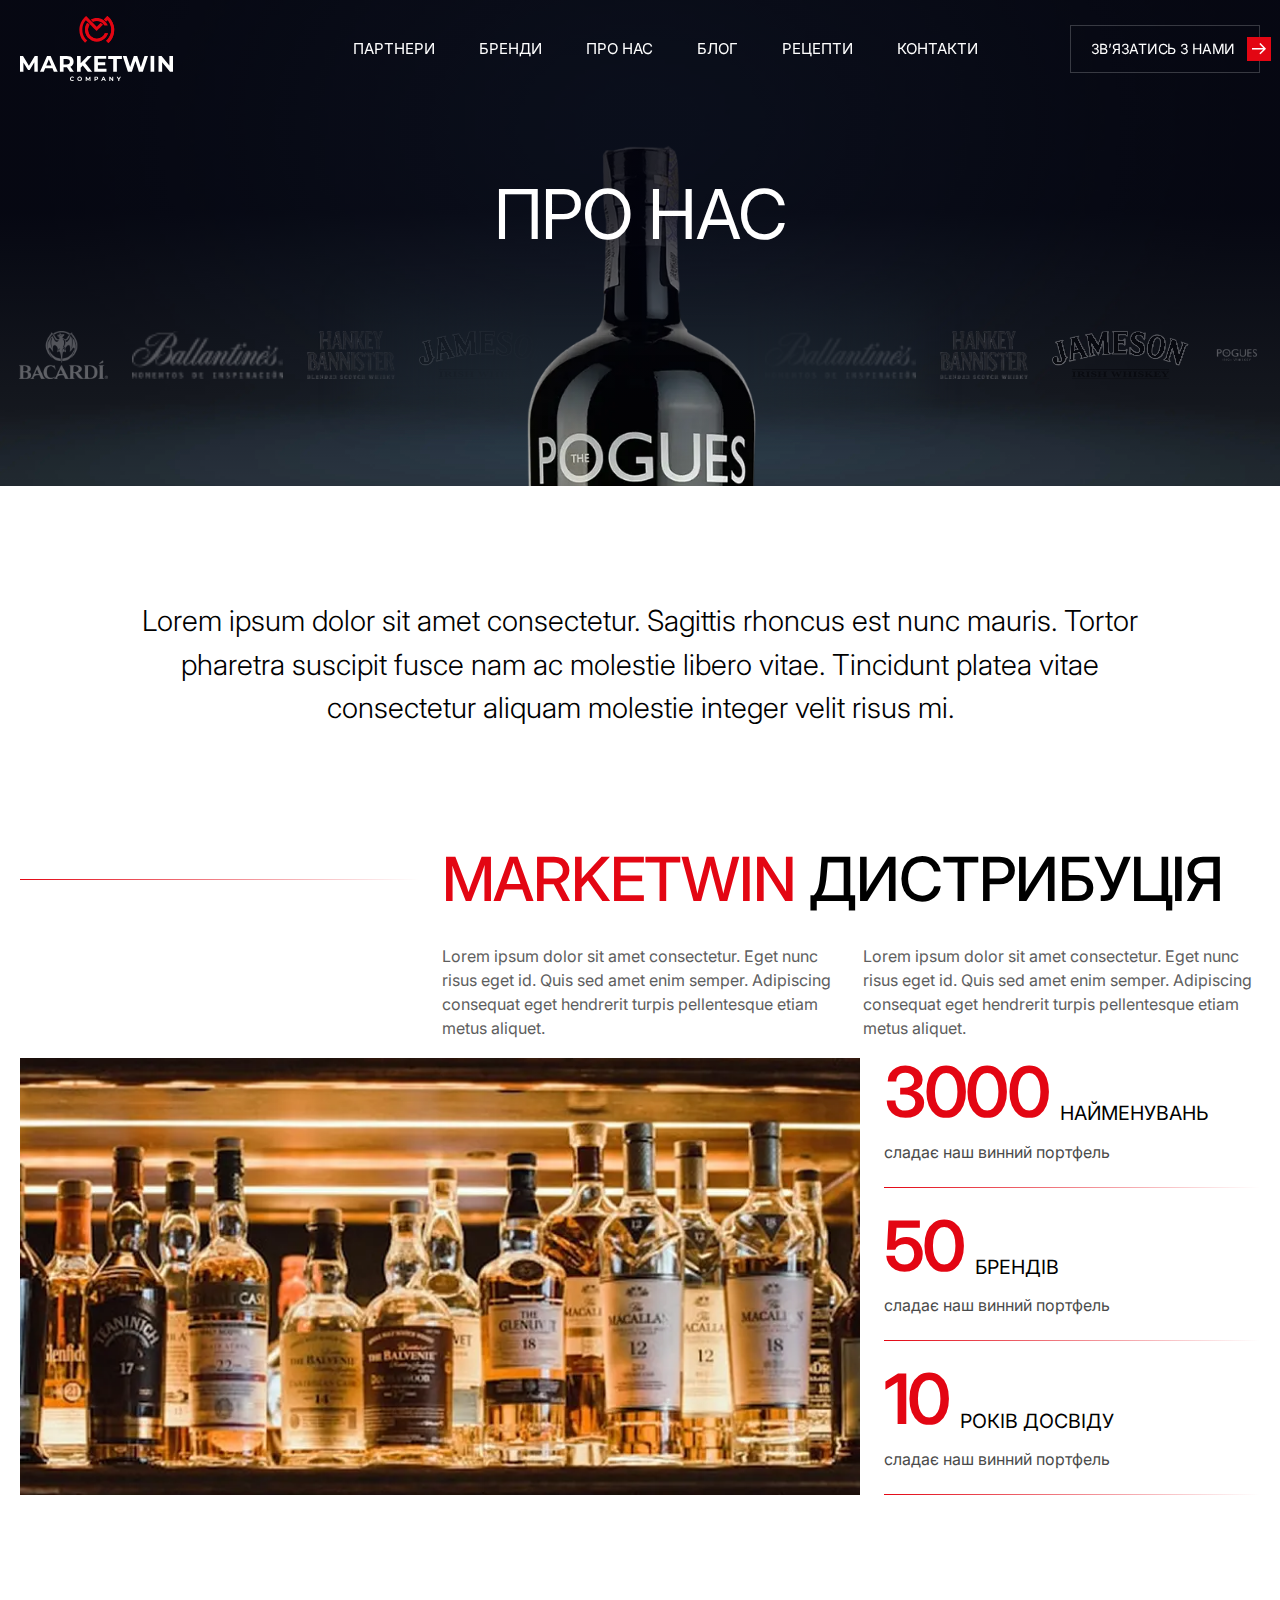
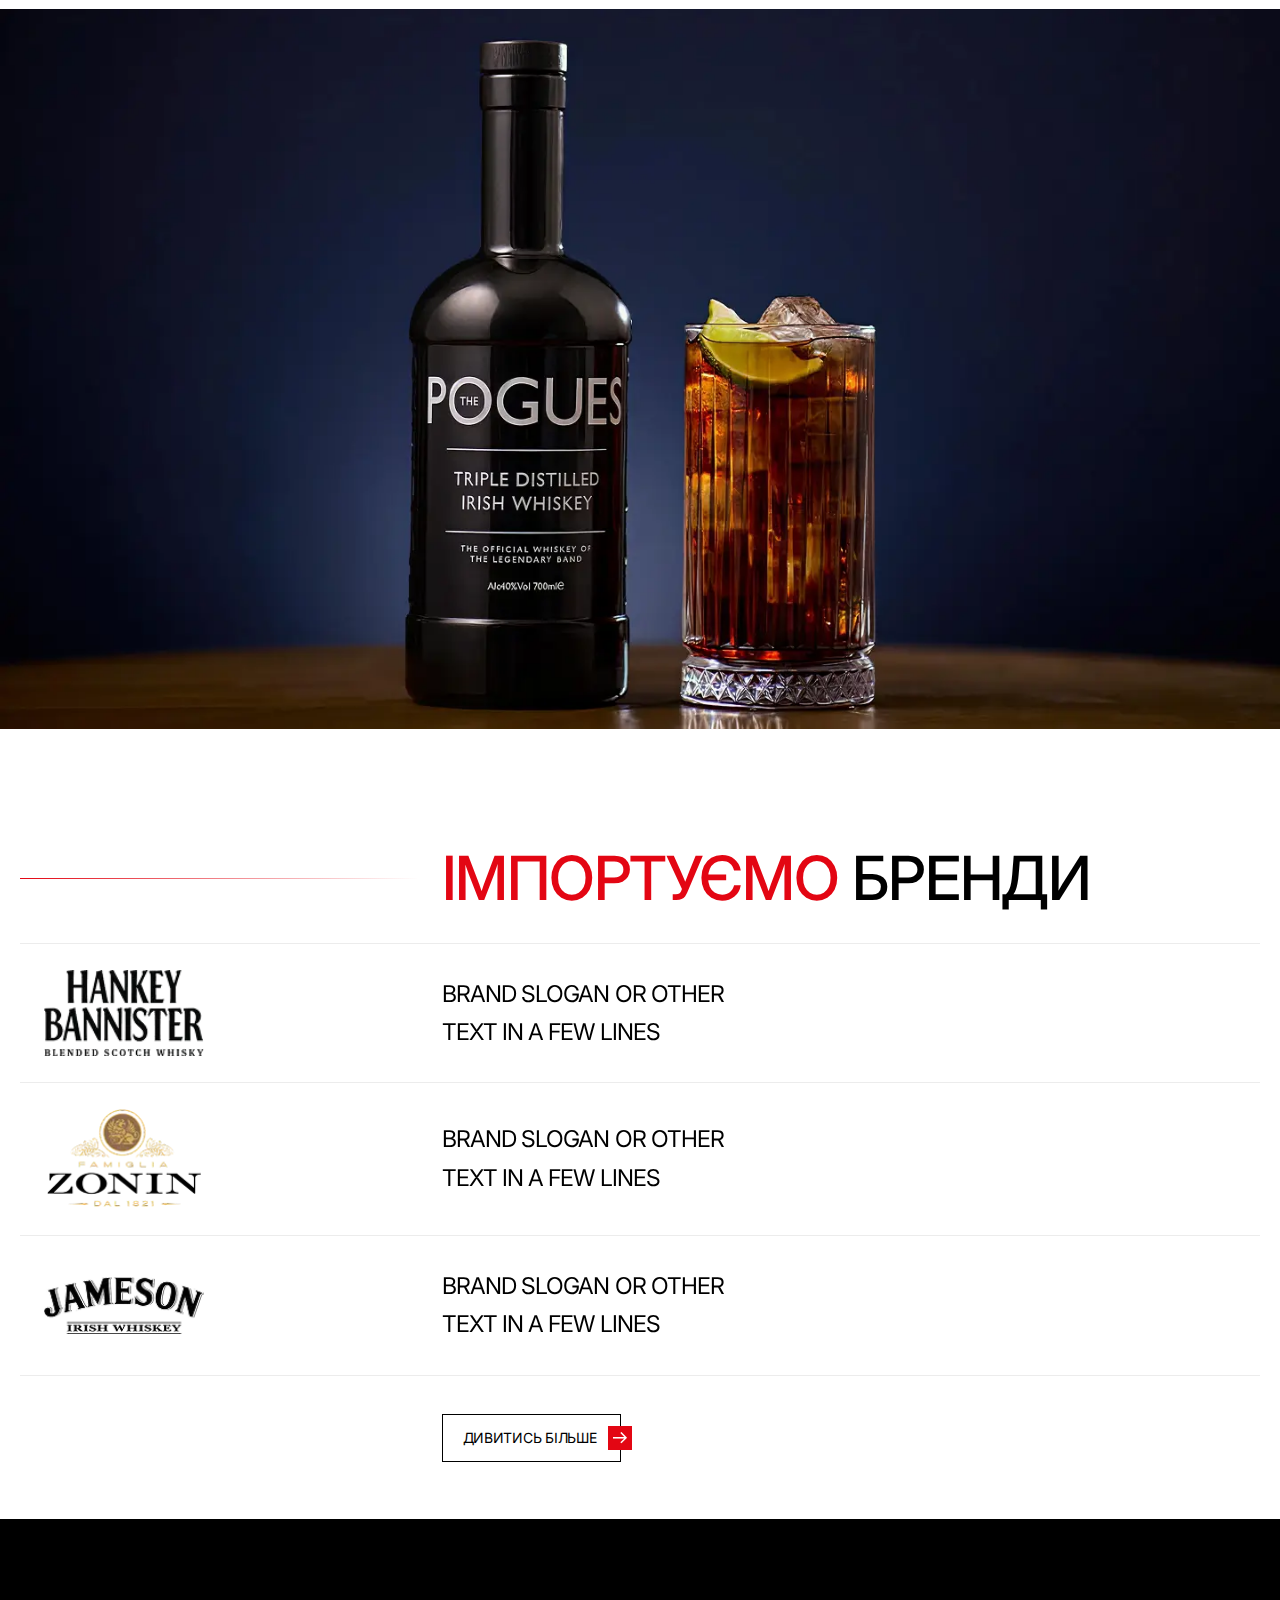
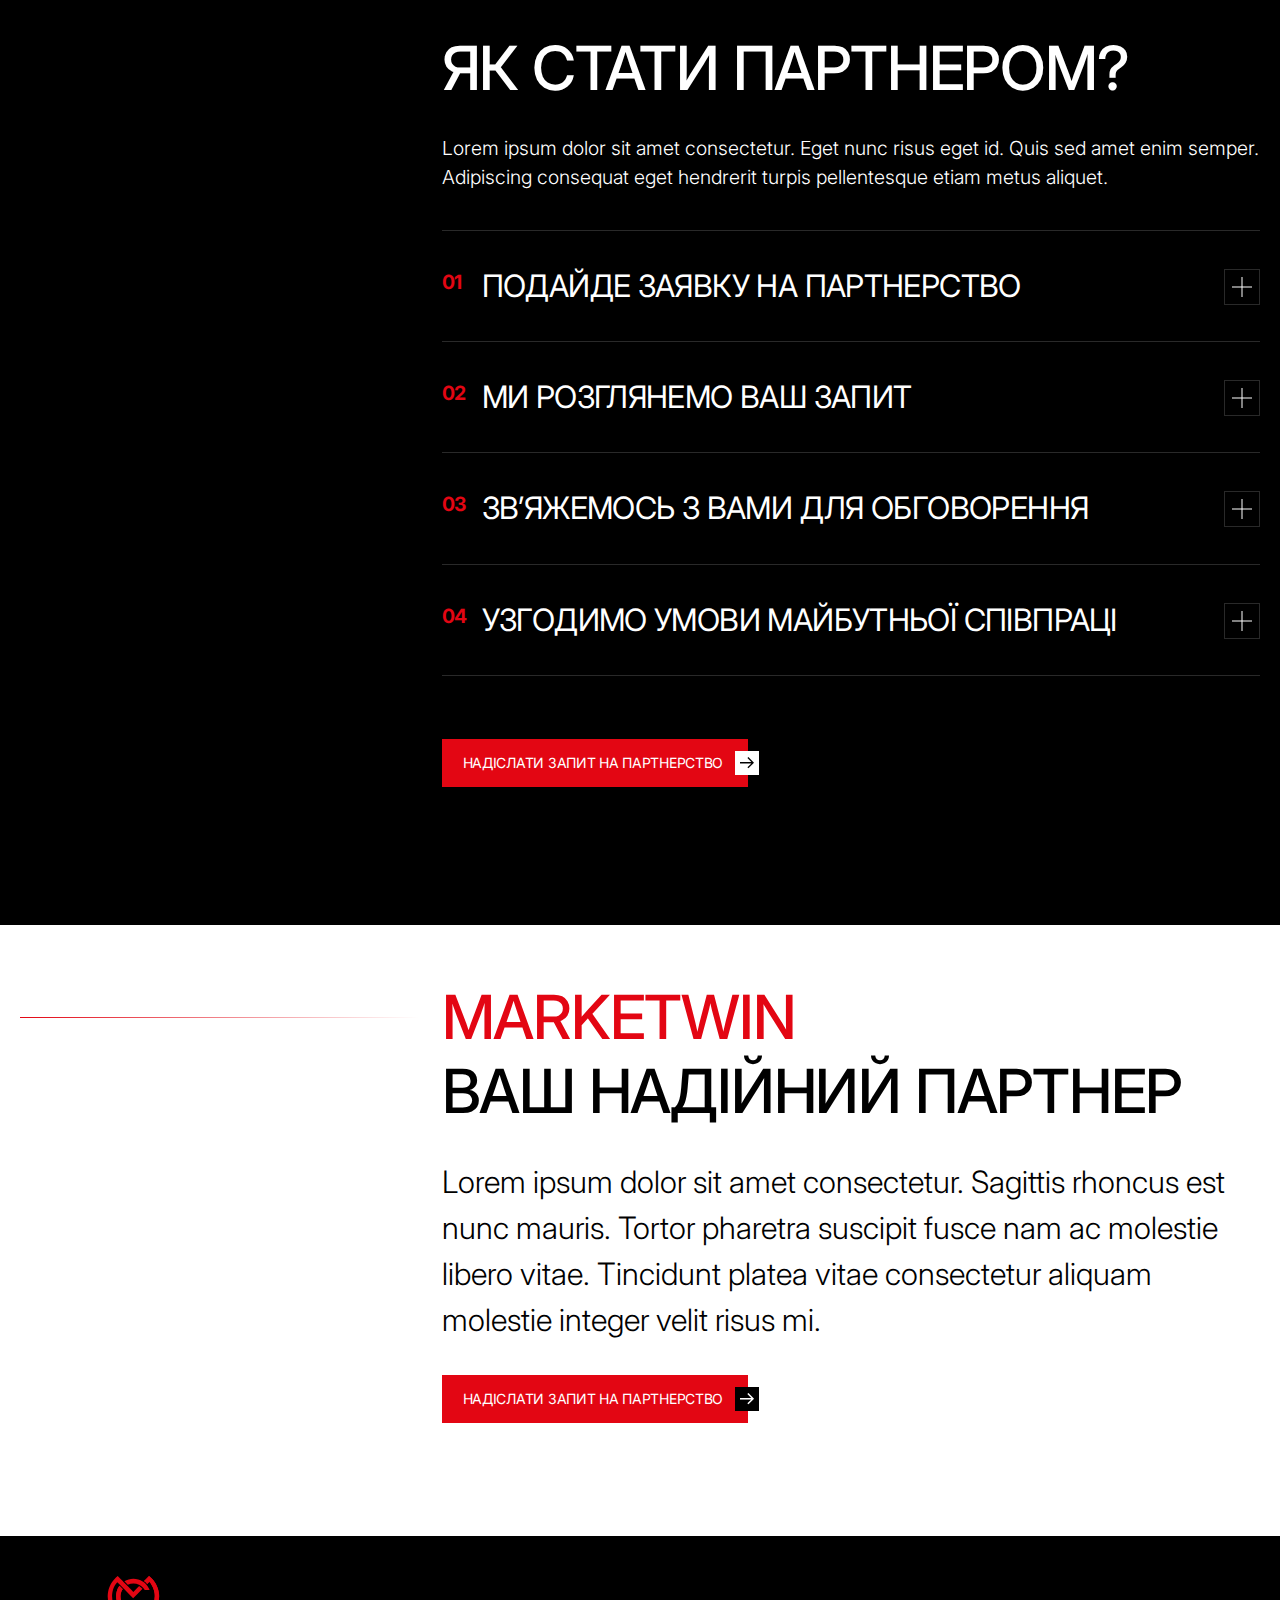
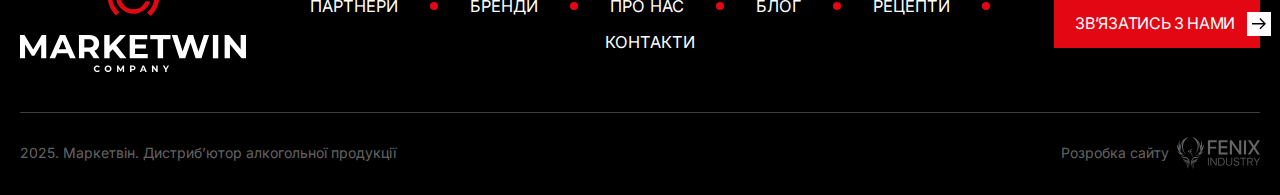
==== commit 892e8afe: "Add files via upload" ====
--- a/about-us.html
+++ b/about-us.html
@@ -6,7 +6,7 @@
 	<meta charset="UTF-8">
 	<meta name="format-detection" content="telephone=no">
 	<!-- <style>body{opacity: 0;}</style> -->
-	<link rel="stylesheet" href="css/style.min.css?_v=20250416151911">
+	<link rel="stylesheet" href="css/style.min.css?_v=20250416154022">
 	<link rel="shortcut icon" href="favicon.ico">
 	<!-- <meta name="robots" content="noindex, nofollow"> -->
 	<meta name="viewport" content="width=device-width, initial-scale=1.0">
@@ -29,7 +29,7 @@
 							<li class="menu__item"><a href="brands.html" class="menu__link">Бренди</a></li>
 							<li class="menu__item"><a href="about-us.html" class="menu__link">Про нас</a></li>
 							<li class="menu__item"><a href="blog.html" class="menu__link">Блог</a></li>
-							<li class="menu__item"><a href="" class="menu__link">Рецепти</a></li>
+							<li class="menu__item"><a href="recipes.html" class="menu__link">Рецепти</a></li>
 							<li class="menu__item"><a href="contact.html" class="menu__link">Контакти</a></li>
 						</ul>
 					</nav>
@@ -377,7 +377,7 @@
 							<li><a href="brands.html">Бренди</a></li>
 							<li><a href="about-us.html">Про нас</a></li>
 							<li><a href="blog.html">Блог</a></li>
-							<li><a href="#">Рецепти</a></li>
+							<li><a href="recipes.html">Рецепти</a></li>
 							<li><a href="contact.html">Контакти</a></li>
 						</ul>
 					</nav>
@@ -652,7 +652,7 @@
 			</div>
 		</div>
 	</div>
-	<script src="js/app.min.js?_v=20250416151911"></script>
+	<script src="js/app.min.js?_v=20250416154022"></script>
 </body>
 
 </html>--- a/css/style.min.css
+++ b/css/style.min.css
@@ -1 +1 @@
-@import url('https://fonts.googleapis.com/css2?family=Inter:ital,opsz,wght@0,14..32,100..900; 1,14..32,100..900&display=swap');@font-face{font-family:icons;font-display:swap;src:url(../fonts/icons.woff2) format("woff2");font-weight:400;font-style:normal}[class*=_icon-]::before{font-family:icons;font-style:normal;font-weight:400;font-variant:normal;text-transform:none;line-height:1;-webkit-font-smoothing:antialiased;-moz-osx-font-smoothing:grayscale}._icon-email:before{content:""}._icon-facebook:before{content:""}._icon-instagram:before{content:""}._icon-location:before{content:""}._icon-mail:before{content:""}._icon-phone1:before{content:""}._icon-telegram:before{content:""}._icon-viber:before{content:""}._icon-arrow-right:before{content:""}._icon-arrow-left:before{content:""}:root{--main-color:#000;--primary:#e30613;--black-blue:#251e42;--black-color:#1e1e1e;--white-color:#ffffff;--grey-color:#5e5e5e;--grey-color2:#7d7d7d;--grey-color3:#969696;--grey-color4:#757575;--stroke-color:#ececec;--bullet-color:#e4e4e4;--outline-color:#eaeaea;--bg:#fafafa}*{padding:0;margin:0;border:0}*,*::after,*::before{box-sizing:border-box}*::after,*::before{display:inline-block}body,html{height:100%;min-width:360px}body{color:#000;line-height:1;font-family:Inter,sans-serif;font-size:1rem;-ms-text-size-adjust:100%;-moz-text-size-adjust:100%;-webkit-text-size-adjust:100%;-webkit-font-smoothing:antialiased;-moz-osx-font-smoothing:grayscale}button,input,textarea{font-family:Inter,sans-serif;font-size:inherit;line-height:inherit;color:inherit;background-color:rgba(0,0,0,0)}input,textarea{width:100%}label{display:inline-block}button,option,select{cursor:pointer}a{display:inline-block;color:inherit;text-decoration:none}ul li{list-style:none}img{vertical-align:top}h1,h2,h3,h4,h5,h6{font-weight:inherit;font-size:inherit}input[type=search]::-webkit-search-cancel-button{-webkit-appearance:none;appearance:none;display:none}input[type=search]::-moz-search-clear{display:none}input::-ms-clear{display:none}html{scroll-behavior:smooth}body{font-size:1rem;font-weight:400;line-height:1.5}.lock body{overflow:hidden;touch-action:none;-ms-scroll-chaining:none;overscroll-behavior:none}.wrapper{min-height:100%;display:flex;flex-direction:column;overflow:hidden}@supports (overflow:clip){.wrapper{overflow:clip}}.wrapper>main{flex:1 1 auto}.wrapper>*{min-width:0}[class*=__container]{max-width:86.5rem;margin:0 auto;width:100%;padding:0 1.25rem}[class*="--gc"]{display:grid;min-width:0;grid-template-columns:1.25rem 1fr minmax(auto,84rem) 1fr 1.25rem}[class*="--gc"]>*{min-width:0;grid-column:3/4}.form{position:relative}.form::before{content:"";position:absolute;inset:0;background:var(--primary);-webkit-transform:translate(-.625rem,-.625rem);transform:translate(-.625rem,-.625rem)}.form form{position:relative;width:100%;z-index:5;padding:2rem;border:1px solid var(--white-color);background:var(--main-color)}.form .form__title{color:var(--white-color);text-align:center;font-weight:500;line-height:1.25;text-transform:uppercase}.form .form__row .form-group:not(:last-child){margin-bottom:0}.form .form-bottom{display:flex;align-items:center;flex-wrap:wrap;justify-content:space-between;gap:1rem}.required{margin-left:.125rem;color:var(--primary);font-size:.875rem;font-weight:600;line-height:1.42}.btn{width:-webkit-fit-content;width:-moz-fit-content;width:fit-content;position:relative;display:inline-flex;align-items:center;justify-content:center;padding:0;font-size:.875rem;font-weight:400;line-height:1.42;text-transform:uppercase;letter-spacing:-.02em;transition:all .3s ease}.btn--fw{width:100%}.btn-default{padding:.625rem 1.5rem .625rem 1.25rem;min-height:3rem;color:var(--main-color);border:1px solid var(--main-color)}.btn-default.mob-w{margin-right:.875rem}.btn-default.btn-call{border:1px solid rgba(255,255,255,.2);color:var(--white-color)}.btn-default.btn-red{background:var(--primary);border-color:var(--primary);color:var(--white-color)}.btn-default.btn-red .icon-arrow{color:var(--white-color);background:var(--main-color)}.btn-default.btn-red .icon-arrow.white-icon{background:var(--white-color);color:var(--main-color)}.btn-default.btn-black{background:var(--main-color);border-color:var(--main-color);color:var(--white-color)}.btn-default .icon-arrow{position:absolute;z-index:5;top:50%;right:0;-webkit-transform:translateY(-50%) translateX(50%);transform:translateY(-50%) translateX(50%)}.icon-arrow{display:flex;align-items:center;justify-content:center;width:1.5rem;height:1.5rem;font-size:.875rem;background:var(--primary);color:var(--white-color);transition:all .3s ease;will-change:transform}.icon-arrow.white-icon{background:var(--white-color);color:var(--main-color)}@-webkit-keyframes arrowMove{0%{-webkit-transform:translateY(-50%) translateX(50%);transform:translateY(-50%) translateX(50%)}20%{-webkit-transform:translateY(-50%) translateX(65%);transform:translateY(-50%) translateX(65%)}40%{-webkit-transform:translateY(-50%) translateX(40%);transform:translateY(-50%) translateX(40%)}60%{-webkit-transform:translateY(-50%) translateX(55%);transform:translateY(-50%) translateX(55%)}80%{-webkit-transform:translateY(-50%) translateX(45%);transform:translateY(-50%) translateX(45%)}100%{-webkit-transform:translateY(-50%) translateX(50%);transform:translateY(-50%) translateX(50%)}}@keyframes arrowMove{0%{-webkit-transform:translateY(-50%) translateX(50%);transform:translateY(-50%) translateX(50%)}20%{-webkit-transform:translateY(-50%) translateX(65%);transform:translateY(-50%) translateX(65%)}40%{-webkit-transform:translateY(-50%) translateX(40%);transform:translateY(-50%) translateX(40%)}60%{-webkit-transform:translateY(-50%) translateX(55%);transform:translateY(-50%) translateX(55%)}80%{-webkit-transform:translateY(-50%) translateX(45%);transform:translateY(-50%) translateX(45%)}100%{-webkit-transform:translateY(-50%) translateX(50%);transform:translateY(-50%) translateX(50%)}}input[type=email],input[type=tel],input[type=text],textarea{-webkit-appearance:none;appearance:none}.input{border-radius:0!important;width:100%;display:block;font-size:1rem;font-weight:400;line-height:1.5;height:3rem;padding:.625rem 1rem;border:1px solid var(--white-color);caret-color:inherit;box-shadow:none;transition:all .3s ease}.input:focus-visible{border-radius:0!important;outline:0;border-color:var(--primary)}.input[placeholder]:not([data-placeholder-nohiden])::-webkit-input-placeholder{color:#717171}.input[placeholder]:not([data-placeholder-nohiden]):-ms-input-placeholder{color:#717171}.input[placeholder]:not([data-placeholder-nohiden])::-ms-input-placeholder{color:#717171}.input[placeholder]:not([data-placeholder-nohiden])::placeholder{color:#717171}textarea.input{resize:none;padding-top:.75rem;padding-left:1rem;height:6.25rem}textarea.input:not(:last-child){margin-bottom:1.5rem}label{color:var(--white-color);font-size:.875rem;font-weight:600;line-height:1.42}label:not(:last-child){margin-bottom:.5rem}.form-group:not(:last-child){margin-bottom:1.5rem}.select{min-width:0;position:relative}.select__body{position:relative}.select__title{min-height:3rem;color:inherit;text-align:left;border:1px solid var(--bullet-color);background-color:var(--white-color);cursor:pointer;width:100%}.select__value{display:flex;min-width:0;align-items:center;height:100%;padding:.625rem .75rem .625rem 1.25rem;gap:.625rem}.select__value>*{flex:1 1 auto}.select__value:after{content:"";align-self:stretch;width:1.5rem;height:1.5rem;flex-shrink:0;transition:all .3s ease;display:flex;justify-content:center;align-items:center;background-color:var(--primary);background-repeat:no-repeat;background-position:center;background-image:url("data:image/svg+xml,<svg xmlns=\"http://www.w3.org/2000/svg\" width=\"12\" height=\"12\" viewBox=\"0 0 12 12\" fill=\"none\"><g clip-path=\"url%28%23clip0_130_2133%29\"><path d=\"M10.7998 7.2L9.9598 6.36L6.5998 9.72L6.5998 -1.83588e-07L5.39981 -2.36041e-07L5.3998 9.72L2.03981 6.36L1.1998 7.2L5.9998 12L10.7998 7.2Z\" fill=\"white\"/></g></svg>")}._select-open .select__value:after{-webkit-transform:rotate(-180deg);transform:rotate(-180deg)}.select__value._select-pseudo-label::before{content:attr(data-pseudo-label);opacity:.5}.select__content{flex:1 1 auto;overflow:hidden;text-overflow:ellipsis;white-space:nowrap}.select__text{flex:1 1 auto;overflow:hidden;text-overflow:ellipsis;white-space:nowrap}.select__input{width:100%;background-color:rgba(0,0,0,0);height:100%}.select__options{color:#000;position:absolute;top:calc(100% - .0625rem);min-width:100%;left:0;background-color:var(--white-color);border:1px solid var(--bullet-color)}.select__scroll{overflow-y:auto;overflow-x:hidden;max-height:12.5rem}.select__option{width:100%;text-align:left;cursor:pointer;padding:.75rem 1.25rem;color:inherit}.select__option:not(:last-child){border-bottom:1px solid var(--bullet-color)}.select__option._select-selected{background-color:#eee}.select__row{display:inline-flex;align-items:center}.select--show-top .select__options{top:auto;bottom:calc(100% - .0625rem);border:1px solid #d9d9d9;border-bottom:0;border-radius:4px 4px 0 0;padding:5px 0 10px 0}._select-tag{cursor:pointer}.custom-select{position:relative;-webkit-appearance:none;appearance:none;min-height:3rem;color:inherit;text-align:left;border:1px solid var(--bullet-color);background-color:var(--white-color);cursor:pointer;width:100%;padding:.75rem 1.25rem;font-size:1rem;font-weight:400;line-height:1.5;text-align:left;border-radius:0;background-position:center;background-image:url([data-uri]);background-position:right .75rem center;background-repeat:no-repeat;background-size:1.5rem 1.5rem;cursor:pointer;min-width:200px}.custom-select:focus-visible{outline:0;border-color:var(--primary)}.menu{display:flex;align-items:center;margin-left:auto}.menu ul{display:flex;align-items:center;justify-content:center;gap:2.75rem}.menu li a{position:relative;padding:.25rem 0;color:var(--white-color);font-size:.875rem;font-weight:400;line-height:normal;text-transform:uppercase;transition:color .3s ease}.icon-menu{display:none}body::after{content:"";background-color:rgba(0,0,0,.6);position:fixed;width:100%;height:100%;top:0;left:0;opacity:0;transition:opacity .8s ease 0s;pointer-events:none;z-index:10000}.popup-show body::after{opacity:1}.popup{position:fixed;top:0;left:0;bottom:0;right:0;padding:30px 16px;transition:visibility .8s ease 0s;visibility:hidden;pointer-events:none}.popup_show{z-index:10001;visibility:visible;overflow:auto;pointer-events:auto}.popup_show .popup__content{visibility:visible;-webkit-transform:scale(1);transform:scale(1)}.popup__wrapper{display:flex;flex-direction:column;align-items:center;min-height:100%;flex:1 1 auto;width:100%;display:flex;justify-content:center;align-items:center}.popup__content{visibility:hidden;-webkit-transform:scale(0);transform:scale(0);transition:-webkit-transform .3s ease 0s;transition:transform .3s ease 0s;transition:transform .3s ease 0s,-webkit-transform .3s ease 0s;width:100%;max-width:41rem}.lock .popup__content{visibility:visible}.popup__content .form-bottom{justify-content:center}.popup__success{position:relative;display:flex;flex-direction:column;max-width:41rem;width:100%}.popup__success::before{content:"";position:absolute;inset:0;background:var(--primary);-webkit-transform:translate(-.625rem,-.625rem);transform:translate(-.625rem,-.625rem)}.popup__inner{display:flex;flex-direction:column;align-items:center;justify-content:center;row-gap:1.5rem;min-height:27.25rem;width:100%;z-index:5;padding:2rem;border:1px solid var(--white-color);background:var(--main-color)}.popup__title{max-width:30rem;color:var(--white-color);text-align:center;font-weight:500;line-height:1.25;text-transform:uppercase}.popup__text{max-width:23.75rem;color:rgba(255,255,255,.8);text-align:center;font-weight:400;line-height:1.5}.popup__close{position:absolute;z-index:100;top:.75rem;right:.75rem;width:1.5rem;height:1.5rem;border-radius:50%;transition:all .3s;border:none}.popup__close::after,.popup__close::before{content:"";position:absolute;top:50%;left:50%;-webkit-transform:translate(-50%,-50%);transform:translate(-50%,-50%);width:1rem;height:.0625rem;background:var(--white-color)}.popup__close::before{-webkit-transform:translate(-50%,-50%) rotate(-45deg);transform:translate(-50%,-50%) rotate(-45deg)}.popup__close::after{-webkit-transform:translate(-50%,-50%) rotate(45deg);transform:translate(-50%,-50%) rotate(45deg)}.spollers{counter-reset:number}.spollers__item{display:flex;flex-direction:column;counter-increment:number;width:100%;padding-top:2rem;padding-bottom:2rem;font-size:1.25rem;border-bottom:1px solid rgba(255,255,255,.16);transition:all .3s ease;cursor:pointer;text-align:left;position:relative;list-style:none}.spollers__item:first-child{border-top:1px solid rgba(255,255,255,.16)}.spollers__item:has(.spollers__body) .spollers__title{position:relative}.spollers__item:has(.spollers__body) .spollers-icon{display:flex}.spollers__item::-webkit-details-marker,.spollers__item::marker{display:none}._spoller-init .spollers__item{cursor:pointer}.spollers__item::before{content:"0" counter(number);position:absolute;top:2rem;left:0;color:var(--primary);font-weight:700;line-height:2;letter-spacing:-.04em;text-transform:uppercase;transition:color .3s ease}.spollers__item:nth-child(n+10)::before{content:counter(number)}.spollers__title{padding-left:2.5rem;font-weight:400;line-height:1.5;letter-spacing:-.02em;text-transform:uppercase;list-style:none}.spollers__title::-webkit-details-marker,.spollers__title::marker{display:none}.spollers__title._spoller-active .spollers-icon::after,.spollers__title._spoller-active .spollers-icon::before{-webkit-transform:translate(-50%,-50%) rotate(180deg);transform:translate(-50%,-50%) rotate(180deg)}.spollers__title._spoller-active .spollers-icon::after{opacity:0}.spollers-icon{position:absolute;top:.375rem;right:0;align-items:center;justify-content:center;flex-shrink:0;width:2.25rem;height:2.25rem;font-weight:300;border:1px solid rgba(255,255,255,.16);background:var(--main-color);color:var(--white-color);transition:all .3s ease;display:none}.spollers-icon::after,.spollers-icon::before{content:"";position:absolute;top:50%;left:50%;-webkit-transform:translate(-50%,-50%);transform:translate(-50%,-50%);width:1.25rem;height:.0625rem;background:var(--white-color);transition:all .3s ease}.spollers-icon::after{-webkit-transform:translate(-50%,-50%) rotate(90deg);transform:translate(-50%,-50%) rotate(90deg)}.spollers__body{width:100%;padding-top:1.25rem;padding-left:2.5rem;color:rgba(255,255,255,.8)}.ibg{width:100%;height:100%;-o-object-fit:cover;object-fit:cover}.ibg--top{-o-object-position:top;object-position:top}.ibg--bottom{-o-object-position:bottom;object-position:bottom}.ibg--left{-o-object-position:left;object-position:left}.ibg--right{-o-object-position:right;object-position:right}.ibg--contain{-o-object-fit:contain;object-fit:contain}.video{position:relative;overflow:hidden;height:0;padding-bottom:56.25%}.video embed,.video iframe,.video object,.video video{position:absolute;top:0;left:0;width:100%;height:100%}img{display:block;max-width:100%}.section{position:relative;overflow:hidden}.section:last-child{padding-bottom:0}.section-title{position:relative;width:100%;color:var(--main-color);font-weight:500;line-height:1.2;letter-spacing:-.02em;text-transform:uppercase}.section-title:not(:last-child){margin-bottom:1.75rem}.section-title span{color:var(--primary)}.section-title span::after{content:"";height:.0625rem;background:linear-gradient(90deg,#e30613 0,rgba(227,6,19,0) 100%)}.section-text{color:var(--grey-color)}.section-text:not(:last-child){margin-bottom:1.125rem}.text{font-weight:300;line-height:1.5}.page-title{color:var(--white-color);font-weight:400!important;line-height:1.1;letter-spacing:.02em;text-transform:uppercase}.center{text-align:center}.w-100{width:100%}.swiper-nav{position:relative;width:-webkit-fit-content;width:-moz-fit-content;width:fit-content;display:flex;align-items:center;justify-content:center;gap:2.25rem}.swiper-nav:has(.swiper-button-lock){display:none}.swiper-nav::before{content:"";position:absolute;top:50%;left:50%;-webkit-transform:translate(-50%,-50%);transform:translate(-50%,-50%);width:.5rem;height:.5rem;border-radius:50%;background:var(--primary)}.swiper:has(.swiper-pagination-lock){padding-bottom:0!important}.swiper.swiper-watch-progress{overflow:visible!important}.swiper.swiper-watch-progress .swiper-slide{opacity:1;height:auto!important}.swiper.swiper-watch-progress .swiper-slide:not(.swiper-slide-visible){opacity:0;pointer-events:none;transition:opacity .3s}.swiper-pagination{display:flex;align-items:center;justify-content:center;width:-webkit-fit-content;width:-moz-fit-content;width:fit-content;gap:.375rem}.swiper-pagination .swiper-pagination-bullet{flex-shrink:0;transition:all .3s ease;width:.625rem;height:.625rem;-webkit-transform:scale(.6);transform:scale(.6);background:var(--bullet-color)}.swiper-pagination .swiper-pagination-bullet.swiper-pagination-bullet-active{background:var(--primary);-webkit-transform:scale(1);transform:scale(1)}.swiper-pagination.black-mod{padding:.5rem 1rem;background:var(--main-color)}.swiper-pagination.black-mod .swiper-pagination-bullet{background:var(--white-color)}.swiper-pagination.black-mod .swiper-pagination-bullet.swiper-pagination-bullet-active{background:var(--primary)}.swiper-button-next,.swiper-button-prev{--color-icon:#fff;flex-shrink:0;width:2.5rem;height:2.5rem;font-size:1.75rem;color:var(--color-icon);cursor:pointer;display:flex;align-items:center;justify-content:center;background:rgba(0,0,0,0);transition:all .3s ease}.swiper-button-next span,.swiper-button-prev span{display:flex;width:1.5rem;height:1.5rem;font-size:1.5rem}.swiper-button-next.swiper-button-disabled,.swiper-button-prev.swiper-button-disabled{opacity:.5;cursor:default;pointer-events:none}.section__container .section-title span:first-child{display:flex;width:100%}.section__container p{font-weight:300;line-height:1.5}.section__container .btn{width:-webkit-fit-content;width:-moz-fit-content;width:fit-content}.section-description{font-weight:300;line-height:1.5}blockquote{overflow:hidden;max-width:65rem;padding:0 1.25rem;width:100%;margin-left:auto;margin-right:auto;text-align:center;font-weight:300;line-height:1.5}.main-img{position:relative;width:100%;overflow:hidden}.main-img::before{content:"";display:block;padding-bottom:56.25%}.main-img img{position:absolute;inset:0}.pagination{display:flex;align-items:center;justify-content:center;width:100%}.pagination ul{display:flex;align-items:center;justify-content:center;gap:.75rem;max-width:100%;overflow-x:auto;-ms-overflow-style:none;scrollbar-width:none}.pagination ul::-webkit-scrollbar{display:none}.pagination li{flex-shrink:0}.pagination li a{display:flex;align-items:center;justify-content:center;padding:.25rem;width:3rem;height:3rem;color:var(--black-blue);text-align:center;font-size:1rem;font-weight:400;line-height:1.5;background:var(--bg);transition:all .3s ease}.pagination li a.active{background:var(--primary);color:var(--white-color)}.pagination li a.next,.pagination li a.prev{background:rgba(0,0,0,0);color:var(--main-color)}.post .post__container{max-width:58rem}.post .post__top{display:flex;flex-wrap:wrap;justify-content:space-between}.post .post__top .img{width:100%}.post .post__top .date{color:var(--grey-color4)}.post .post__head{width:100%;display:flex;align-items:center;justify-content:space-between;gap:1rem}.post .post__rubric{position:relative;width:-webkit-fit-content;width:-moz-fit-content;width:fit-content;display:inline-flex;align-items:center;justify-content:center;min-height:2rem;padding:.25rem .75rem;color:var(--white-color);font-size:1rem;font-weight:400;line-height:1.5;text-transform:uppercase;background:var(--primary)}.post_nav{border-top:1px solid var(--bullet-color);display:flex;align-items:center;justify-content:space-between;gap:1rem}.post-btn{display:inline-flex;align-items:center;justify-content:center;gap:.75rem;color:var(--grey-color4);font-weight:400;line-height:1.33;text-transform:uppercase;transition:color .3s}.post-btn:last-child{text-align:right}.post-btn .icon{display:flex;align-items:center;justify-content:center;width:2.5rem;height:2.5rem;flex-shrink:0;background:var(--bg);color:var(--main-color);transition:all .3s ease}.text-formatted p:not(:last-child){margin-bottom:1rem}.text-formatted h1,.text-formatted h2,.text-formatted h3,.text-formatted h4,.text-formatted h5{font-weight:400;line-height:1.33;letter-spacing:-.02em;text-transform:uppercase}.text-formatted h1:not(:last-child),.text-formatted h2:not(:last-child),.text-formatted h3:not(:last-child),.text-formatted h4:not(:last-child),.text-formatted h5:not(:last-child){margin-bottom:1rem}.text-formatted ol,.text-formatted ul{list-style:none;padding:0;margin:0}.text-formatted li:not(:last-child){margin-bottom:1rem}.text-formatted ul li{position:relative;padding-left:1.25rem}.text-formatted ul li::before{content:"";position:absolute;left:0;top:.5rem;width:.5rem;height:.5rem;background:var(--primary)}.text-formatted ol{counter-reset:number}.text-formatted ol li{position:relative;counter-increment:number;padding-left:1.25rem}.text-formatted ol li::before{content:counter(number) ".";position:absolute;top:0;left:.125rem}.text-formatted a{color:var(--primary)}.d-none{display:none!important}h4{font-size:1.25rem;font-weight:400;line-height:1.2;letter-spacing:-.04em;text-transform:uppercase}@-webkit-keyframes shineText{from{opacity:0;background-size:0 100%;-webkit-transform:translateX(-1.875rem);transform:translateX(-1.875rem)}to{background-size:100% 100%;opacity:1;-webkit-transform:translateX(0);transform:translateX(0)}}@keyframes shineText{from{opacity:0;background-size:0 100%;-webkit-transform:translateX(-1.875rem);transform:translateX(-1.875rem)}to{background-size:100% 100%;opacity:1;-webkit-transform:translateX(0);transform:translateX(0)}}.header{position:fixed;z-index:10000;top:0;left:0;width:100%;padding:2.0625rem 0;transition:all .3s ease;padding:16px 0;background:rgba(0,0,0,0)}.header._header-scroll{background:var(--main-color);margin-top:-6.0625rem}.header._header-show{margin-top:0}.header .header__container{display:flex;align-items:center;gap:1rem}.header .header__logo{position:relative;z-index:10;max-width:9.5625rem;width:100%;flex-shrink:0}.header .header__logo img{width:100%}.header .btn-modal-email{display:flex;align-items:center;justify-content:center;width:1.5rem;height:1.5rem;flex-shrink:0;color:var(--white-color);font-size:1.5rem}.footer{background:var(--main-color)}.footer .footer__top{display:flex;align-items:center;justify-content:space-between;gap:1rem}.footer .footer__top{padding-bottom:2.5rem}.footer .footer__logo{max-width:14.125rem;width:100%;flex-shrink:0}.footer .footer__logo img{width:100%}.footer .footer__menu ul{display:flex;align-items:center;flex-wrap:wrap;justify-content:center;gap:1rem 2rem}.footer .footer__menu li{display:flex;align-items:center;gap:2rem}.footer .footer__menu li a{color:var(--white-color);font-weight:400;line-height:normal;text-transform:uppercase;transition:color .3s ease}.footer .btn{flex-shrink:0;min-height:3rem;font-size:1rem}.footer .footer__bottom{display:flex;align-items:center;justify-content:space-between;gap:1rem;padding-top:1.5rem;color:rgba(255,255,255,.4);font-size:.875rem;font-weight:400;line-height:1.7}.footer .fenix-copyright{display:flex;align-items:center;gap:.5rem}.footer .fenix-copyright a img{transition:all .3s ease}.hero{position:relative;overflow:hidden;display:flex;background-size:cover;background-repeat:no-repeat;background-position:center}.hero.post-hero .hero__title{top:39%;max-width:53.125rem;font-size:3.5rem}.hero.post-hero .hero__brands{top:50%!important}.hero.contact-hero::after{content:"";position:absolute;z-index:10;bottom:-1px;left:50%;-webkit-transform:translateX(-50%);transform:translateX(-50%);background-image:url(../img/marketwin.webp);width:100%;height:8.75rem;background-size:contain;background-repeat:no-repeat;background-position:center bottom}.hero.contact-hero .hero__title{top:42%}.hero.contact-hero .hero__brands{top:50%!important}.hero .hero__decor{position:absolute;z-index:10;top:50%;left:50%;width:100%;-webkit-transform:translate(-50%,-50%);transform:translate(-50%,-50%)}.hero .hero__decor img{width:100%;height:100%;-o-object-fit:scale-down;object-fit:scale-down}.hero .hero__wrap{position:relative;display:flex;align-items:center;justify-content:center;width:100%;margin-left:auto;margin-right:auto;padding-left:1.25rem;padding-right:1.25rem}.hero .hero__wrap::before{content:"";position:absolute;z-index:10;top:0;right:0;width:100%;height:100%;background:linear-gradient(180deg,rgba(1,2,14,.8) 43.69%,rgba(0,19,33,0) 100%)}.hero .hero__wrap .hero__img{position:absolute;left:50%;-webkit-transform:translateX(-50%) translateY(45%);transform:translateX(-50%) translateY(45%);bottom:0}.hero .hero__wrap .hero__img img[hidden]{display:none}.hero .hero__wrap .hero__brands{top:73%}.hero .hero__wrap .brands::before{left:50%;width:45%}.hero .hero__slider{position:relative;width:100%;display:flex;align-items:center;justify-content:center}.hero .hero__slider:not(.swiper-initialized) .swiper-wrapper{display:flex}.hero .hero__slider:not(.swiper-initialized) .swiper-slide{width:100%;display:flex;align-items:center;justify-content:center;flex-shrink:0}.hero .hero__slider::before{content:"";position:absolute;z-index:10;top:0;right:0;width:100%;height:40%;pointer-events:none;background:linear-gradient(180deg,rgba(1,2,14,.8) 43.69%,rgba(0,19,33,0) 100%)}.hero .hero__slider::after{content:"";position:absolute;z-index:10;bottom:-1px;left:50%;-webkit-transform:translateX(-50%);transform:translateX(-50%);background-image:url(../img/marketwin.webp);width:100%;height:8.75rem;background-size:contain;background-repeat:no-repeat;background-position:center bottom}.hero .hero__slider .hero__img{height:100vh;padding-top:4.375rem;position:relative;display:flex;align-items:flex-end;justify-content:center;width:-webkit-fit-content;width:-moz-fit-content;width:fit-content;margin-left:auto;margin-right:auto}.hero .hero__slider .hero__img img{position:relative;z-index:5;max-height:100%;width:-webkit-fit-content;width:-moz-fit-content;width:fit-content}.hero .swiper-slide{position:relative}.hero .hero__title{position:absolute;z-index:20;top:11.0625rem;width:100%;max-width:65rem;padding:0 1.25rem;left:50%;-webkit-transform:translateX(-50%);transform:translateX(-50%);color:var(--white-color);text-align:center;font-weight:600;line-height:1.1;letter-spacing:-.02em;text-transform:uppercase}.hero .hero__img{position:relative;display:flex;align-items:flex-end;justify-content:center;width:-webkit-fit-content;width:-moz-fit-content;width:fit-content;margin-left:auto;margin-right:auto}.hero .hero__img img{position:relative;z-index:5;max-height:100%;width:-webkit-fit-content;width:-moz-fit-content;width:fit-content}.hero .hero__brands{position:absolute;top:58%;-webkit-transform:translateY(-50%);transform:translateY(-50%)}.hero .hero__brands img{-webkit-filter:grayscale(1) brightness(1000%);filter:grayscale(1) brightness(1000%);opacity:.5}.brands{position:relative;--gap:24px;display:flex;align-items:center;justify-content:center;gap:var(--gap)}.brands::before{content:"";position:absolute;top:50%;left:50%;z-index:1;width:38%;height:7.5rem;-webkit-transform:translate(-50%,-50%);transform:translate(-50%,-50%);-webkit-filter:blur(15px);filter:blur(15px);background:linear-gradient(90deg,rgba(40,53,62,.4) 0,rgba(40,53,62,.6) 10%,rgba(40,53,62,.8) 20%,#28353e 30%,#28353e 70%,rgba(40,53,62,.8) 80%,rgba(40,53,62,.6) 90%,rgba(40,53,62,.4) 100%)}.brands .brands__list{display:flex;align-items:center;gap:var(--gap);flex-shrink:0;-webkit-user-select:none;-ms-user-select:none;user-select:none;-webkit-animation:scrollBrands 30s linear infinite;animation:scrollBrands 30s linear infinite}.brands .brands__item{display:flex;align-items:center;flex-shrink:0}.brands .brands__item img{height:3rem;width:auto}.distribution{overflow:hidden}.distribution .distribution-row{display:flex}.distribution .distribution-img{flex:1 1 auto}.distribution .distribution-item{position:relative;padding-bottom:1.5rem}.distribution .distribution-item::before{content:"";position:absolute;bottom:0;left:0;height:.0625rem;width:100%;background:linear-gradient(90deg,#e30613 0,rgba(227,6,19,0) 100%)}.distribution .distribution-item:not(:last-child){margin-bottom:1.5rem}.distribution .distribution-title{display:flex;align-items:flex-end;gap:.75rem;color:var(--main-color);font-weight:400;line-height:1.4;text-transform:uppercase}.distribution .distribution-title:not(:last-child){margin-bottom:.75rem}.distribution .distribution-title .number{color:var(--primary);font-weight:600;line-height:1;letter-spacing:-.04em}.distribution .distribution-text{color:#4b4b4b}.spollers-section{position:relative;overflow:hidden;background:var(--main-color);color:var(--white-color)}.spollers-section._watcher-view .spollers-section-bottom .logo-text{-webkit-animation:shineText 1s ease-in-out forwards .3s;animation:shineText 1s ease-in-out forwards .3s}.spollers-section._watcher-view .spollers-section-bottom .logo-icon{opacity:1}.spollers-section .spollers-section__container{position:relative}.spollers-section .spollers-section__title{position:relative;z-index:10;color:var(--white-color)}.spollers-section .spollers-section__text{font-weight:300;line-height:1.5}.spollers-section .spollers-section-bottom{display:flex;align-items:center}.spollers-section .spollers-section-bottom .logo-icon{opacity:0;transition:all 1s ease}.spollers-section .spollers-section-bottom .logo-icon img{width:100%;height:100%;aspect-ratio:630/488}.spollers-section .spollers-section-bottom .logo-text{position:relative;z-index:5;text-transform:uppercase;font-weight:700;letter-spacing:.08em;background:linear-gradient(90deg,#fff 0,rgba(255,255,255,0) 100%);-webkit-background-clip:text;-webkit-text-fill-color:transparent;background-size:0 100%;background-repeat:no-repeat;-webkit-transform:translateX(-1.875rem);transform:translateX(-1.875rem)}.spollers-section .spollers-section-bottom .logo-text img{width:100%}.import-brands .import-brands__item{position:relative;min-height:8.75rem;display:flex;align-items:center;border-bottom:1px solid var(--stroke-color);cursor:pointer}.import-brands .import-brands__item:first-child{border-top:1px solid var(--stroke-color)}.import-brands .import-brands__item::before{content:"";position:absolute;top:0;left:0;width:100%;height:100%;background:var(--main-color);-webkit-transform:translateX(-10%);transform:translateX(-10%);opacity:0;pointer-events:none;transition:all .4s ease-in-out;will-change:transform}.import-brands .import-brands__logo{position:relative;z-index:5;padding:1.5rem}.import-brands .import-brands__logo img{max-width:10rem;width:100%;transition:all .4s ease-in-out}.import-brands .import-brands__title{position:relative;z-index:5;font-weight:400;line-height:1.66;letter-spacing:-.04em;text-transform:uppercase;transition:color .3s ease}.import-brands .import-brands__img{position:absolute;top:50%;right:0;width:42%;-webkit-transform:translateY(-50%) translateX(-15%);transform:translateY(-50%) translateX(-15%);opacity:0;pointer-events:none;transition:all .4s ease-in-out .1s}.import-brands .import-brands__img .btn{position:absolute;bottom:0;left:1.5rem;-webkit-transform:translateY(50%) translateX(-10%);transform:translateY(50%) translateX(-10%);transition:color .3s ease,background .3s ease,-webkit-transform .4s ease-in-out .1s;transition:color .3s ease,background .3s ease,transform .4s ease-in-out .1s;transition:color .3s ease,background .3s ease,transform .4s ease-in-out .1s,-webkit-transform .4s ease-in-out .1s;opacity:0}.exclusive .exclusive__wrap{position:relative}.exclusive .exclusive__wrap::before{content:"";position:absolute;top:0;left:0;width:31.25rem;height:22.3125rem;-webkit-transform:translate(-.75rem,-.75rem);transform:translate(-.75rem,-.75rem);background:var(--primary)}.exclusive .swiper-nav{position:absolute;z-index:10;bottom:2rem;right:1.5rem}.exclusive .swiper-pagination{position:absolute;z-index:10;left:50%;bottom:1.5rem;-webkit-transform:translateX(-50%);transform:translateX(-50%)}.exclusive .swiper:not(.swiper-initialized){overflow:hidden}.exclusive .swiper:not(.swiper-initialized) .swiper-wrapper{display:flex}.exclusive .swiper:not(.swiper-initialized) .swiper-slide{width:100%;flex-shrink:0}.exclusive-item{position:relative;padding:5.75rem 2rem 2rem;background:var(--main-color);color:var(--white-color)}.exclusive-item .logo{position:absolute;top:2rem;left:2rem}.exclusive-item h3{font-weight:400;line-height:1.22}.exclusive-item h3:not(:last-child){margin-bottom:.25rem}.exclusive-item h4{font-weight:500;line-height:normal;text-transform:uppercase}.exclusive-item h4:not(:last-child){margin-bottom:.25rem}.exclusive-item h5{font-weight:400;line-height:normal;text-transform:uppercase}.exclusive-item p{color:var(--grey-color3);font-weight:400;line-height:1.42;overflow:hidden;display:block;display:-webkit-box;-webkit-line-clamp:3;-webkit-box-orient:vertical;line-clamp:3;text-overflow:ellipsis}.exclusive-item p:not(:last-child){margin-bottom:1.25rem}.offers .offers__wrap{position:relative;z-index:10}.offers .offers__slider{position:relative;padding-bottom:8.5625rem;max-width:90rem;margin-left:auto;margin-right:auto}.offers .offers-img{position:relative;z-index:10;height:43.75rem}.offers .swiper-nav__container{position:absolute;z-index:10;bottom:3.125rem;left:50%;-webkit-transform:translateX(-50%);transform:translateX(-50%);width:100%;pointer-events:none}.offers .swiper-nav{pointer-events:initial;margin-right:auto}.offers .swiper-nav .swiper-button-next,.offers .swiper-nav .swiper-button-prev{--color-icon:#000}.offers .swiper-pagination{margin-top:1.125rem;display:flex;align-items:center;justify-content:center;margin-left:auto;margin-right:auto}.offers .swiper:not(.swiper-initialized){overflow:hidden}.offers .swiper:not(.swiper-initialized) .swiper-wrapper{display:flex}.offers .swiper:not(.swiper-initialized) .swiper-slide{width:100%;flex-shrink:0}.offers-item__container{position:relative}.offers-item{width:100%}.offers-item .offers-item__content{position:relative;z-index:10;padding:2.5rem 19.375rem 1.5rem 2.5rem;background:var(--main-color);color:var(--white-color)}.offers-item .logo{position:absolute;top:0;right:2.5rem;display:flex;align-items:center;justify-content:center;padding:.5rem;width:11.5rem;height:11.5rem;-webkit-transform:translateY(-50%);transform:translateY(-50%);background:var(--white-color)}.offers-item h3{font-weight:500;line-height:1.14;letter-spacing:-.02em;text-transform:uppercase}.offers-item h3:not(:last-child){margin-bottom:1rem}.offers-item p{font-weight:400;line-height:1.5;overflow:hidden;display:block;display:-webkit-box;-webkit-line-clamp:4;-webkit-box-orient:vertical;line-clamp:4;text-overflow:ellipsis}.offers-item p:not(:last-child){margin-bottom:1rem}.blog .blog__body{position:relative}.blog .blog__grid{display:grid;grid-template-columns:repeat(3,1fr);gap:2rem 1.5rem}.blog .blog__slider:not(.swiper-initialized){overflow:hidden}.blog .blog__slider:not(.swiper-initialized) .swiper-wrapper{display:flex}.blog .blog__slider:not(.swiper-initialized) .swiper-slide{flex-shrink:0;width:33.333%;padding:0 .75rem}.blog .blog__slider:not(.swiper-initialized) .swiper-nav{display:none}.blog .blog__bottom{display:flex;padding-top:2rem;margin-top:2rem;border-top:1px solid var(--bullet-color)}.blog .swiper-nav{position:absolute;bottom:.125rem;left:-.625rem}.blog .swiper-pagination{position:absolute;bottom:4rem;left:50%;-webkit-transform:translateX(-50%);transform:translateX(-50%)}.blog .swiper-button-next,.blog .swiper-button-prev{--color-icon:#000}.rubric{display:flex;align-items:center;gap:1.5rem;overflow-x:auto;-ms-overflow-style:none;scrollbar-width:none}.rubric::-webkit-scrollbar{display:none}.rubric:not(:last-child){margin-bottom:1.5rem}.rubric button{position:relative;display:flex;flex-shrink:0;padding-bottom:.5rem;color:var(--main-color);font-weight:400;line-height:1.2;text-transform:uppercase;transition:color .3s ease}.rubric button::before{content:"";position:absolute;bottom:0;left:50%;height:.0625rem;width:100%;background:var(--primary);-webkit-transform:translateX(-50%) scaleX(0);transform:translateX(-50%) scaleX(0);-webkit-transform-origin:right;transform-origin:right;transition:-webkit-transform .4s cubic-bezier(.215,.61,.355,1);transition:transform .4s cubic-bezier(.215,.61,.355,1);transition:transform .4s cubic-bezier(.215,.61,.355,1),-webkit-transform .4s cubic-bezier(.215,.61,.355,1);will-change:transform}.rubric button._tab-active,.rubric button.active{color:var(--primary)}.rubric button._tab-active::before,.rubric button.active::before{-webkit-transform:translateX(-50%) scaleX(1);transform:translateX(-50%) scaleX(1);-webkit-transform-origin:left;transform-origin:left}.cart-blog{display:flex;flex-direction:column}.cart-blog .cart-blog__img{position:relative;display:flex;align-items:center;justify-content:center;overflow:hidden}.cart-blog .cart-blog__img::before{content:"";display:block;padding-bottom:100%}.cart-blog .cart-blog__img img{position:absolute;inset:0;transition:all .3s ease-in-out}.cart-blog .cart-blog__rubric{position:relative;margin-top:-1rem;width:-webkit-fit-content;width:-moz-fit-content;width:fit-content;display:inline-flex;align-items:center;justify-content:center;min-height:2rem;padding:.25rem .75rem;color:var(--white-color);font-size:1rem;font-weight:400;line-height:1.5;text-transform:uppercase;background:var(--primary);-webkit-transform:translateX(-.75rem);transform:translateX(-.75rem)}.cart-blog .cart-blog__rubric:not(:last-child){margin-bottom:.25rem}.cart-blog .cart-blog__title{color:var(--main-color);font-style:normal;font-weight:400;line-height:1.25;transition:color .3s ease}.cart-blog .cart-blog__title:not(:last-child){margin-bottom:.5rem}.cart-blog .cart-blog__text{color:var(--grey-color2);font-size:1rem;font-weight:400;line-height:1.5;text-transform:uppercase}@-webkit-keyframes scrollBrands{from{-webkit-transform:translateX(0);transform:translateX(0)}to{-webkit-transform:translateX(calc(-100% - 1.5rem));transform:translateX(calc(-100% - 1.5rem))}}@keyframes scrollBrands{from{-webkit-transform:translateX(0);transform:translateX(0)}to{-webkit-transform:translateX(calc(-100% - 1.5rem));transform:translateX(calc(-100% - 1.5rem))}}.partners .partners__list{display:grid;grid-template-columns:repeat(3,1fr);gap:1.5rem}.item-partners{position:relative;display:flex;flex-direction:column;background:var(--white-color);transition:all .3s ease;border:1px solid var(--bullet-color)}.item-partners::before{content:"";position:absolute;z-index:-1;inset:0;background:var(--primary);transition:all .4s ease-in-out;will-change:transform}.item-partners .item-partners__rubric{position:absolute;left:2rem;top:1.5rem;display:flex;align-items:center;justify-content:center;padding:0 .625rem;min-height:1.5rem;background:var(--primary);color:var(--white-color);font-size:16px;font-weight:400;line-height:1.5;letter-spacing:-.02em;text-transform:uppercase}.item-partners .item-partners__img{padding:24px 32px;min-height:12.9375rem;display:flex;align-items:center;justify-content:center;border-bottom:1px solid var(--bullet-color)}.item-partners .item-partners__img img{max-width:12.75rem;width:100%;height:auto;transition:all .3s}.item-partners .item-partners__name{position:relative;display:flex;gap:.75rem;padding:24px 32px;justify-content:space-between;align-items:center;font-size:24px;font-weight:400;line-height:1.66;letter-spacing:-.02em;text-transform:uppercase;transition:color .3s}.item-partners .item-partners__name span{position:relative;z-index:5}.item-partners .icon-arrow{flex-shrink:0;background:var(--main-color)}.contact form{border-color:var(--main-color)}.item-contact{display:flex;gap:1rem;padding-top:1.25rem;padding-bottom:1.25rem;border-bottom:1px solid var(--outline-color)}.item-contact .item-contact__icon{margin-top:.25rem;display:flex;align-items:center;justify-content:center;width:2.5rem;height:2.5rem;flex-shrink:0;background:var(--primary);color:var(--white-color);font-size:1.25rem}.item-contact .item-contact__heading{color:var(--grey-color4);font-size:.75rem;font-weight:400;line-height:1.5;text-transform:uppercase}.item-contact .item-contact__text{color:var(--black-color);font-style:normal;font-weight:400;line-height:1.4}.item-contact .item-contact__text a{color:var(--black-color);transition:color .3s ease}.socials ul{display:flex;flex-wrap:wrap;gap:1rem}.socials li{flex-shrink:0}.socials a{display:flex;align-items:center;gap:.75rem;color:var(--black-color);font-size:.875rem;font-weight:400;line-height:1.28;text-transform:uppercase;transition:color .3s ease}.socials a span{flex-shrink:0;display:flex;align-items:center;justify-content:center;width:2.5rem;height:2.5rem;background:var(--bg);color:var(--main-color);font-size:1.25rem;transition:all .3s ease}.messengers{display:flex;align-items:center;gap:1rem}.messengers .messengers__title{color:#717171;font-size:.75rem;font-weight:400;line-height:1.66;text-transform:uppercase}.messengers ul{display:flex;flex-wrap:wrap;gap:1rem}.messengers li{flex-shrink:0}.messengers a{display:flex;align-items:center;justify-content:center;width:3rem;height:3rem;flex-shrink:0;background:var(--primary);color:var(--white-color);font-size:1.5rem;transition:all .3s ease}.brands-search{display:grid;grid-template-columns:repeat(3,1fr);gap:1.5rem}.brands-search .brands-search__title{color:var(--primary);font-size:1rem;font-weight:600;line-height:1.5;letter-spacing:-.02em;text-transform:uppercase}.alphabet-filter{display:flex;flex-wrap:wrap;gap:.25rem}.alphabet-filter li{display:flex;align-items:center;justify-content:center;width:3rem;height:3rem;flex-shrink:0;border:1px solid var(--bullet-color);background:vavar(--white-color);color:#5e5e5e;font-size:1rem;font-weight:400;line-height:1.5;text-align:center;cursor:pointer;transition:all .3s ease}.alphabet-filter li.active{color:var(--white-color);background:var(--primary);border-color:var(--primary)}.search{position:relative;display:flex}.search input{border-color:var(--bullet-color);border-right-color:var(--white-color)}.search button{flex-shrink:0}.brand-group .brand-group__letter{position:relative;width:100%;color:var(--primary);font-weight:500;line-height:1.1;letter-spacing:-.02em;text-transform:uppercase}.brand-group .brand-group__letter:not(:last-child){margin-bottom:1.5rem}.brand-group .brand-group__letter::after{content:"";height:.0625rem;background:linear-gradient(90deg,#e30613 0,rgba(227,6,19,0) 100%)}.brand-group .brand-group__list{display:grid;grid-template-columns:repeat(3,1fr);gap:1.5rem}.banner{position:relative;display:flex;min-height:100vh;color:var(--white-color);background-size:cover;background-repeat:no-repeat;background-position:center;background-color:rgba(0,0,0,.24)}.banner::before{content:"";position:absolute;z-index:10;top:0;right:0;width:100%;height:70%;background:linear-gradient(180deg,rgba(1,2,14,.92) 30%,rgba(1,2,14,.8) 50%,rgba(0,19,33,0) 100%)}.banner .banner__container{width:100%;display:flex;flex-direction:column;align-items:center}.banner .banner__title{position:relative;z-index:10;text-align:center;font-weight:400;line-height:1.1;letter-spacing:-.02em;text-transform:uppercase;opacity:0;-webkit-animation:bannerTitleAnim 1s forwards ease-in-out .2s;animation:bannerTitleAnim 1s forwards ease-in-out .2s}.banner .banner__subtitle{position:relative;z-index:10;text-align:center;font-weight:400;line-height:1.2;letter-spacing:-.02em;text-transform:uppercase;opacity:0;-webkit-animation:bannerTitleAnim 1s forwards ease-in-out .2s;animation:bannerTitleAnim 1s forwards ease-in-out .2s}.banner .banner__img{position:absolute;bottom:0;left:50%;width:100%;height:100%;-webkit-transform:translateX(-50%) translateY(13%);transform:translateX(-50%) translateY(13%);display:flex;align-items:flex-end;justify-content:center;opacity:0;-webkit-animation:bannerImgAnim 1s forwards ease-in-out .2s;animation:bannerImgAnim 1s forwards ease-in-out .2s}.banner .banner__img img{-o-object-position:bottom;object-position:bottom}.banner .banner__logo{position:absolute;inset:0;opacity:0;-webkit-animation:bannerLogoAnim 1s forwards ease-in-out .2s;animation:bannerLogoAnim 1s forwards ease-in-out .2s}.banner .banner__logo img{width:100%;height:100%;-o-object-fit:scale-down;object-fit:scale-down;-o-object-position:center;object-position:center}@-webkit-keyframes bannerImgAnim{0%{opacity:0;-webkit-transform:translateX(-50%) translateY(13%);transform:translateX(-50%) translateY(13%)}50%{opacity:1}100%{opacity:1;-webkit-transform:translateX(-50%) translateY(0);transform:translateX(-50%) translateY(0)}}@keyframes bannerImgAnim{0%{opacity:0;-webkit-transform:translateX(-50%) translateY(13%);transform:translateX(-50%) translateY(13%)}50%{opacity:1}100%{opacity:1;-webkit-transform:translateX(-50%) translateY(0);transform:translateX(-50%) translateY(0)}}@-webkit-keyframes bannerTitleAnim{0%{opacity:0;-webkit-transform:translateY(-50px);transform:translateY(-50px)}100%{opacity:1;-webkit-transform:translateY(0);transform:translateY(0)}}@keyframes bannerTitleAnim{0%{opacity:0;-webkit-transform:translateY(-50px);transform:translateY(-50px)}100%{opacity:1;-webkit-transform:translateY(0);transform:translateY(0)}}@-webkit-keyframes bannerLogoAnim{0%{opacity:0;-webkit-transform:scale(.8);transform:scale(.8)}100%{opacity:1;-webkit-transform:scale(1);transform:scale(1)}}@keyframes bannerLogoAnim{0%{opacity:0;-webkit-transform:scale(.8);transform:scale(.8)}100%{opacity:1;-webkit-transform:scale(1);transform:scale(1)}}.product .product__row{position:relative}.product .product__content{width:100%;font-weight:300;line-height:1.5}.product .product__img{display:flex;flex-direction:column;align-items:center}.product .product__logo{display:flex;align-items:center;justify-content:center}.product .product__utp{position:relative;height:-webkit-fit-content;height:-moz-fit-content;height:fit-content}.utp{position:relative;z-index:10;padding:2.5rem;background:var(--main-color);color:var(--white-color)}.utp .utp__title{color:var(--primary);font-weight:600;line-height:1.5;letter-spacing:-.04em;text-transform:uppercase}.utp .utp__title:not(:last-child){margin-bottom:1.25rem}.utp .utp__item:not(:last-child),.utp li:not(:last-child){border-bottom:1px solid rgba(255,255,255,.16)}.utp .utp__heading,.utp h3{font-weight:400;line-height:1.5;letter-spacing:-.04em;text-transform:uppercase}.utp .utp__heading:not(:last-child),.utp h3:not(:last-child){margin-bottom:.25rem}.utp .utp__text,.utp p{color:rgba(255,255,255,.8);font-weight:400;line-height:1.5;letter-spacing:-.02em}.video::before{content:"";position:absolute;z-index:10;inset:0;background:linear-gradient(0deg,rgba(0,0,0,.2) 0,rgba(0,0,0,.2) 100%);transition:all .3s ease;pointer-events:none}.video.play .video-btn{opacity:0;visibility:hidden;pointer-events:none}.video.play::before{opacity:0}.video-btn{position:absolute;z-index:10;top:50%;left:50%;-webkit-transform:translate(-50%,-50%);transform:translate(-50%,-50%);width:5.5rem;height:5.5rem;border-radius:50%;background:var(--primary);transition:all .3s ease}.video-btn .icon-pause,.video-btn .icon-play{position:absolute;top:50%;left:50%}.video-btn .icon-play{-webkit-transform:translate(-40%,-50%);transform:translate(-40%,-50%);width:0;height:0;border-top:.625rem solid transparent;border-bottom:.625rem solid transparent;border-left:1.125rem solid var(--white-color)}.video-btn .icon-pause{-webkit-transform:translate(-50%,-50%);transform:translate(-50%,-50%);width:1rem;height:1.25rem;border-left:4px solid var(--white-color);border-right:4px solid var(--white-color);display:none}.product-slider .text{text-transform:uppercase}.product__swiper{padding-bottom:2rem}.product__swiper:not(.swiper-initialized){overflow:hidden}.product__swiper:not(.swiper-initialized) .swiper-wrapper{display:flex;gap:1.5rem}.product__swiper:not(.swiper-initialized) .swiper-slide{flex-shrink:0;width:calc(33.333% - 1rem)}.product__swiper:not(.swiper-initialized) .swiper-nav,.product__swiper:not(.swiper-initialized) .swiper-pagination{display:none}.product__swiper .swiper-slide{height:auto}.product__swiper .swiper-pagination{position:absolute;bottom:0;left:50%;-webkit-transform:translateX(-50%);transform:translateX(-50%)}.product__swiper .swiper-nav{position:absolute;bottom:0;left:.75rem}.product__swiper .swiper-button-next,.product__swiper .swiper-button-prev{--color-icon:#000}.product-cart{display:flex;flex-direction:column;min-height:100%}.product-cart .product-cart__img{position:relative;overflow:hidden;display:flex;align-items:center;justify-content:center;background:var(--bg);padding:3.5rem 1.25rem;transition:all .3s ease-in-out}.product-cart .product-cart__img::before{content:"";position:absolute;bottom:0;left:50%;width:62%;height:85%;-webkit-transform:translateX(-50%);transform:translateX(-50%);background:var(--white-color);border-radius:10000px 10000px 0 0}.product-cart .product-cart__img::after{content:"";position:absolute;bottom:0;left:50%;width:62%;height:1.75rem;-webkit-transform:translateX(-50%);transform:translateX(-50%);background-repeat:no-repeat;background-size:contain;background-position:center;background-image:url([data-uri])}.product-cart .product-cart__img img{position:relative;z-index:10;transition:all .4s ease-in-out}.product-cart .product-cart__title{font-weight:400;line-height:1.25;transition:color .3s ease}.product-cart .product-cart__title:not(:last-child){margin-bottom:.5rem}.product-cart .product-cart__text{color:var(--grey-color2);text-transform:uppercase}.full-screen{position:relative;overflow:hidden;width:100%}.full-screen .full-screen__slider{position:relative;width:100%}.full-screen .full-screen__slider:not(.swiper-initialized){overflow:hidden}.full-screen .full-screen__slider:not(.swiper-initialized) .swiper-wrapper{display:flex}.full-screen .full-screen__slider:not(.swiper-initialized) .swiper-slide{flex-shrink:0;width:100%}.full-screen .full-screen__slider:not(.swiper-initialized) .swiper-button-next,.full-screen .full-screen__slider:not(.swiper-initialized) .swiper-button-prev{display:none}.full-screen .full-screen__slider .swiper-slide img{width:100%}.full-screen .full-screen__container{position:absolute;z-index:10;top:50%;left:50%;-webkit-transform:translate(-50%,-50%);transform:translate(-50%,-50%);display:flex;align-items:center;justify-content:space-between;pointer-events:none}.full-screen .swiper-button-next,.full-screen .swiper-button-prev{pointer-events:initial;background:var(--primary);color:var(--white-color);border-radius:50%;display:flex;align-items:center;justify-content:center;width:3.5rem;height:3.5rem}.full-screen .swiper-button-next span,.full-screen .swiper-button-prev span{width:1rem;height:1rem;font-size:1rem}.content{position:relative;overflow:hidden;color:var(--white-color);background:var(--main-color)}.content._watcher-view .content__img{opacity:1}.content .content__container{position:relative}.content .section-title{color:var(--white-color)}.content .section-title span{display:block}.content .content__text{font-weight:300;line-height:1.5}.content .content__img{position:relative;display:flex;align-items:center;justify-content:center;transition:all 1.2s ease-in-out;opacity:0}.content .content__img::before{content:"";position:absolute;inset:0;background:linear-gradient(180deg,rgba(0,0,0,0) 10%,rgba(0,0,0,.2) 30%,rgba(0,0,0,.8) 60%,rgba(0,0,0,.9) 65%)}.information .information__list{gap:1.5rem}.information .information__item{position:relative;display:flex}.information .information__item::before{content:"";position:absolute;inset:0;z-index:1;background:var(--primary);transition:all .3s}.information .information__item .information__img.vintage img{-webkit-filter:grayscale(100%) brightness(100%) invert(1);filter:grayscale(100%) brightness(100%) invert(1)}.information .information__item .btn{background:var(--main-color)}.information .information__item .btn .icon-arrow{background:var(--primary);color:var(--white-color)}.information .information__item:nth-child(even)::before{-webkit-transform:translate(-.75rem,-.75rem);transform:translate(-.75rem,-.75rem)}.information .information__item:nth-child(even) .information__cart{background:var(--main-color);color:var(--white-color)}.information .information__item:nth-child(even) .information__cart .information__img.vintage img{-webkit-filter:none;filter:none}.information .information__item:nth-child(even) .information__cart .btn{background:var(--primary)}.information .information__item:nth-child(even) .information__cart .btn .icon-arrow{background:var(--white-color);color:var(--main-color)}.information .information__cart{width:100%;display:flex;flex-direction:column;position:relative;z-index:2;padding:2rem;background:var(--bg);transition:all .3s;cursor:pointer}.information .information__img{height:3.5rem}.information .information__img img{width:-webkit-fit-content;width:-moz-fit-content;width:fit-content;height:100%;transition:all .3s}.information .information__img.vintage img{-webkit-filter:grayscale(100%) brightness(100%) invert(1);filter:grayscale(100%) brightness(100%) invert(1)}.information .information__img:not(:last-child){margin-bottom:1.25rem}.information .information__title{font-weight:400;line-height:1.25}.information .information__title:not(:last-child){margin-bottom:1.5rem}.choose{position:relative;overflow:hidden;background:var(--main-color);color:var(--white-color)}.choose .choose__container{position:relative}.choose._watcher-view .choose__bottom .logo-text{-webkit-animation:shineText 1s ease-in-out forwards .3s;animation:shineText 1s ease-in-out forwards .3s}.choose._watcher-view .choose__bottom .logo-icon{opacity:1;-webkit-transform:translateX(0);transform:translateX(0)}.choose .choose__bottom{display:flex;align-items:center}.choose .logo-icon{opacity:0;transition:all 1s ease;-webkit-transform:translateX(-1.25rem);transform:translateX(-1.25rem)}.choose .logo-icon img{width:100%;height:auto;-o-object-fit:contain;object-fit:contain}.choose .logo-text{position:relative;z-index:5;text-transform:uppercase;font-weight:700;letter-spacing:.08em;background:linear-gradient(90deg,#fff 0,rgba(255,255,255,0) 100%);-webkit-background-clip:text;-webkit-text-fill-color:transparent;background-size:0 100%;background-repeat:no-repeat;-webkit-transform:translateX(-1.875rem);transform:translateX(-1.875rem)}.choose .choose__content{font-weight:300;line-height:1.5}.choose .choose__title{font-weight:500;line-height:1.12;letter-spacing:-.04em;text-transform:uppercase}.choose p{display:flex}.choose p:not(:last-child){margin-bottom:1.5rem}.swiper{overflow:hidden}.swiper-initialized{touch-action:pan-y}.swiper-wrapper{width:100%;height:100%;box-sizing:content-box;display:flex;position:relative}.swiper-vertical .swiper-wrapper{flex-direction:column}.swiper-autoheight .swiper-wrapper{align-items:flex-start}.swiper-initialized .swiper-slide{flex-shrink:0}.swiper-android .swiper-slide,.swiper-android .swiper-wrapper{-webkit-transform:translate3d(0,0,0);transform:translate3d(0,0,0)}.swiper-button-lock{display:none!important}@media (min-width:61.99875em){html,html *{scrollbar-color:auto;scrollbar-width:auto}html *::-webkit-scrollbar,html::-webkit-scrollbar{width:4px;height:4px}html *::-webkit-scrollbar-button,html::-webkit-scrollbar-button{display:none}html *::-webkit-scrollbar-track,html::-webkit-scrollbar-track{background:#000}html *::-webkit-scrollbar-track-piece,html::-webkit-scrollbar-track-piece{background:#000}html *::-webkit-scrollbar-thumb,html::-webkit-scrollbar-thumb{background:#e30613}html *::-webkit-scrollbar-corner,html::-webkit-scrollbar-corner{background:#000}}@media (min-width:86.5em){.form .form__title{font-size:2rem}.form .form__title:not(:last-child){margin-bottom:1.25rem}.menu{-webkit-column-gap:6.25rem;-moz-column-gap:6.25rem;column-gap:6.25rem}.menu li a{font-size:.875rem}.popup__content .form .form__title{font-size:2.75rem}.popup__title{font-size:2rem}.popup__text{font-size:1rem}.spollers__item::before{font-size:1.25rem}.spollers__title{font-size:2rem}.page{padding-bottom:7.5rem}.section{padding-top:3.75rem}.section{padding-bottom:3.75rem}.section-title{font-size:4rem}.text{font-size:1.25rem}.text:not(:last-child){margin-bottom:1.5rem}.page-title{font-size:4.6875rem}.section__container .section-title:not(:last-child){margin-bottom:2rem}.section__container p{font-size:2rem}.section__container p:not(:last-child){margin-bottom:2rem}.section-description{font-size:1.875rem}blockquote{font-size:1.875rem}.main-img{margin-top:3.75rem}.main-img{margin-bottom:3.75rem}.pagination{margin-top:3.5rem}.post .post__top{gap:2rem}.post .post__top:not(:last-child){margin-bottom:2rem}.post .post__head:not(:last-child){margin-bottom:2rem}.post_nav{padding-top:2rem}.post_nav{margin-top:2rem}.post-btn{font-size:1rem}.text-formatted h1:not(:first-child),.text-formatted h2:not(:first-child),.text-formatted h3:not(:first-child),.text-formatted h4:not(:first-child),.text-formatted h5:not(:first-child){margin-top:2rem}.text-formatted h1{font-size:3rem}.text-formatted h2{font-size:2.25rem}.text-formatted h3{font-size:2rem}.text-formatted h4{font-size:1.75rem}.text-formatted h5{font-size:1.5rem}h4:not(:last-child){margin-bottom:1.25rem}.footer{padding-top:2.5rem}.footer{padding-bottom:1.75rem}.footer .footer__menu li a{font-size:1rem}.hero:not(:last-child){margin-bottom:3.75rem}.hero .hero__wrap{padding-top:6.25rem}.hero .hero__wrap{height:31.25rem}.hero .hero__title{font-size:4.5rem}.distribution .distribution-title{font-size:1.25rem}.distribution .distribution-title .number{font-size:4.5rem}.spollers-section{padding-top:7.5rem}.spollers-section{padding-bottom:7.5rem}.spollers-section .spollers-section__text{font-size:1.25rem}.spollers-section .spollers-section__text:not(:last-child){margin-bottom:2.5rem}.spollers-section .form:not(:last-child),.spollers-section .spollers:not(:last-child){margin-bottom:2.5rem}.spollers-section .spollers-section-bottom .logo-icon{width:39.375rem}.spollers-section .spollers-section-bottom .logo-icon{height:30.5rem}.spollers-section .spollers-section-bottom .logo-text{font-size:4.125rem}.import-brands .import-brands__list:not(:last-child){margin-bottom:2.5rem}.import-brands .import-brands__title{font-size:1.5rem}.exclusive .exclusive__nav:not(:last-child){margin-bottom:3.125rem}.exclusive-item h3{font-size:2.5rem}.exclusive-item h4{font-size:.875rem}.exclusive-item h5{font-size:1rem}.exclusive-item h5:not(:last-child){margin-bottom:.75rem}.exclusive-item p{font-size:.875rem}.offers .offers__container:not(:last-child){margin-bottom:2.375rem}.offers-item h3{font-size:3.5rem}.offers-item p{font-size:1.25rem}.rubric button{font-size:1.25rem}.cart-blog .cart-blog__title{font-size:2rem}.contact{padding-bottom:7.5rem}.contact .contact__row{gap:3.375rem}.contact .contact__list:not(:last-child){margin-bottom:1.5rem}.item-contact .item-contact__text{font-size:1.25rem}.brands-search:not(:last-child){margin-bottom:6.5rem}.brands-search .brands-search__title:not(:last-child){margin-bottom:.75rem}.brand-group:not(:last-child){margin-bottom:4rem}.brand-group .brand-group__letter{font-size:4rem}.brand-group .brand-group__letter:not(:last-child){margin-bottom:1.5rem}.banner:not(:last-child){margin-bottom:3.75rem}.banner .banner__container{padding-top:10.625rem}.banner .banner__title{font-size:4.6875rem}.banner .banner__title:not(:last-child){margin-bottom:.75rem}.banner .banner__subtitle{font-size:1.25rem}.product .product__content{font-size:1.25rem}.product .product__img{row-gap:2.875rem}.utp .utp__title{font-size:1rem}.utp .utp__item:not(:last-child),.utp li:not(:last-child){padding-bottom:1.5rem}.utp .utp__item:not(:last-child),.utp li:not(:last-child){margin-bottom:1.5rem}.utp .utp__heading,.utp h3{font-size:2rem}.utp .utp__text,.utp p{font-size:1rem}.video{margin-bottom:3.75rem}.product-slider .text:not(:last-child){margin-bottom:3rem}.product-cart .product-cart__img:not(:last-child){margin-bottom:1.25rem}.product-cart .product-cart__title{font-size:2rem}.full-screen{padding-top:3.75rem}.full-screen{padding-bottom:3.75rem}.content .content__container{padding-top:7.5rem}.content .content__container{padding-bottom:7.5rem}.content .content__text{font-size:2rem}.information .information__title{font-size:2rem}.choose{padding-top:7.5rem}.choose{padding-bottom:7.5rem}.choose .logo-text{font-size:4.125rem}.choose .choose__content{font-size:2rem}.choose .choose__content:not(:last-child){margin-bottom:2.5rem}.choose .choose__title{font-size:4rem}.choose .choose__title:not(:last-child){margin-bottom:2rem}}@media (min-width:62em){.form::before{max-width:48.25rem}.form form{max-width:48.25rem}.form .form__row{display:grid;grid-template-columns:repeat(2,1fr);gap:1.5rem}.form .form__row:not(:last-child){margin-bottom:1.5rem}.menu li a::before{content:"";position:absolute;top:100%;left:50%;height:.0625rem;width:100%;background:var(--primary);-webkit-transform:translateX(-50%) scaleX(0);transform:translateX(-50%) scaleX(0);-webkit-transform-origin:right;transform-origin:right;transition:-webkit-transform .4s cubic-bezier(.215,.61,.355,1);transition:transform .4s cubic-bezier(.215,.61,.355,1);transition:transform .4s cubic-bezier(.215,.61,.355,1),-webkit-transform .4s cubic-bezier(.215,.61,.355,1);will-change:transform}.section-title{padding-left:34%}.section-title.revers-decor span::after{-webkit-transform:rotate(180deg);transform:rotate(180deg)}.section-title span::after{position:absolute;left:0;top:2.25rem;width:32.2%}.section-text{-webkit-column-count:2;-moz-column-count:2;column-count:2;-webkit-column-gap:1.5rem;-moz-column-gap:1.5rem;column-gap:1.5rem}.text{margin-left:34%}.w-60{max-width:66%;margin-left:auto}.swiper-pagination{display:none}.section__container p{margin-left:34%}.section__container .btn{margin-left:34%}.section-description{margin-left:34%}.header .btn-modal-email{display:none}.footer .footer__menu li:not(:last-child)::after{content:"";width:.5rem;height:.5rem;border-radius:50%;background:var(--primary)}.footer .footer__bottom{border-top:1px solid rgba(255,255,255,.24)}.distribution .distribution-list{width:34%;padding-left:1.5rem}.spollers-section._watcher-view .spollers-section-bottom .logo-icon{left:-25%}.spollers-section:has(.form) .spollers-section-bottom .logo-text{position:absolute;left:0;bottom:3rem}.spollers-section .spollers-section__text{position:relative;z-index:10;max-width:66%;margin-left:auto}.spollers-section .form,.spollers-section .spollers{position:relative;z-index:10;max-width:66%;margin-left:auto}.spollers-section .spollers-section-bottom .logo-icon{position:absolute;z-index:1;top:0;left:-50%}.spollers-section .spollers-section-bottom .logo-text{max-width:34%;padding-right:.5rem}.import-brands .import-brands__btn{margin-left:34%}.import-brands .import-brands__logo{width:34%}.import-brands .import-brands__title{width:24%}.exclusive:has(.exclusive__slider) .exclusive__nav{padding-left:34%}.exclusive .exclusive__slider{position:absolute;z-index:10;top:0;left:0;width:31.25rem}.offers .offers__slider .swiper-slide.swiper-slide-active .offers-item{opacity:1;-webkit-transform:translateY(50%) translateX(0);transform:translateY(50%) translateX(0)}.offers .swiper-pagination{display:none}.offers-item{position:absolute;z-index:11;bottom:0;right:1.5rem;-webkit-transform:translateY(50%) translateX(20%);transform:translateY(50%) translateX(20%);max-width:58rem;opacity:0;transition:all .6s ease-in-out}.offers-item::before{content:"";position:absolute;top:0;left:0;width:100%;height:100%;background:var(--primary);-webkit-transform:translate(-.75rem,.75rem);transform:translate(-.75rem,.75rem)}.offers-item .btn{position:absolute;z-index:10;bottom:3.75rem;right:2.625rem}.blog:has(.blog__slider) .blog__nav{padding-left:34%}.blog .blog__bottom .btn{margin-left:auto;margin-right:.75rem}.contact .contact__row{display:grid;grid-template-columns:repeat(2,1fr)}.item-contact:first-child{border-top:1px solid var(--outline-color)}.item-contact .item-contact__heading:not(:last-child){margin-bottom:.125rem}.messengers .messengers__title{max-width:8.125rem}.brand-group .brand-group__letter{padding-left:34%}.brand-group .brand-group__letter::after{position:absolute;left:0;top:2.25rem;width:32.2%}.product .product__row{display:grid;grid-template-columns:34% 66%}.product .product__content{grid-row-start:1;grid-column-start:2}.product .product__img{grid-row:span 2}.product .product__utp{grid-row-start:2;grid-column-start:2}.product .product__utp::before{content:"";position:absolute;inset:0;background:var(--primary);-webkit-transform:translate(-1rem,-1rem);transform:translate(-1rem,-1rem)}.product-slider .product-slider__container{position:relative;padding-bottom:4.125rem}.product__swiper{border-bottom:1px solid var(--bullet-color)}.product__swiper .swiper-pagination{display:none}.content._watcher-view .content__img{-webkit-transform:translateY(30%);transform:translateY(30%)}.content .content__text{max-width:66%;margin-left:auto}.content .content__img{position:absolute;bottom:0;left:6%;-webkit-transform:translateY(100%);transform:translateY(100%)}.information .information__list{display:grid;grid-template-columns:repeat(2,1fr)}.choose .logo-icon{position:absolute;z-index:1;top:0;left:4%;width:23%}.choose .logo-text{max-width:34%;padding-right:.5rem}.choose .choose__content{position:relative;z-index:10;max-width:66%;margin-left:auto}}@media (min-width:62em)and (min-width:86.5em){.product .product__content:not(:last-child){margin-bottom:4rem}.product .product__img{padding-right:3.75rem}.video{margin-top:7.5rem}}@media (max-width:74.99875em){.offers-item{max-width:50rem}}@media (max-width:61.99875em){body{font-size:.875rem;line-height:1.42}.form::before{-webkit-transform:translate(-.375rem,-.5rem);transform:translate(-.375rem,-.5rem)}.form form{padding:1.25rem}.form form .btn{width:calc(100% - .75rem);min-height:3rem}.form .form__row{display:flex;flex-direction:column;row-gap:1rem}.form .form__row:not(:last-child){margin-bottom:1rem}.btn-default{min-height:2.5rem;padding:.5rem 1.5rem .5rem 1rem}.menu{position:fixed;width:100%;height:100%;left:-100%;top:0;overflow:auto;padding:4.875rem 1.25rem 1.5rem;background:var(--main-color);transition:left .3s;flex-direction:column;row-gap:2rem}.menu::before{content:"";position:fixed;width:100%;height:4.875rem;left:-100%;top:0;transition:left .3s;background:var(--main-color);z-index:2}.menu-open .menu{left:0}.menu-open .menu::before{left:0}.menu nav{margin-top:auto;margin-bottom:auto}.menu ul{flex-direction:column;row-gap:2rem}.menu li a{line-height:1.33}.menu .btn{min-height:3rem;font-size:1rem;background:var(--primary)}.menu .btn .icon-arrow{background:var(--white-color);color:var(--main-color)}.icon-menu{display:block;position:relative;width:1.5rem;height:1.5rem;padding:.1875rem 0;z-index:5}.icon-menu .icon-menu__wrap{position:relative;height:100%;width:100%}.icon-menu .icon-menu__wrap span,.icon-menu .icon-menu__wrap::after,.icon-menu .icon-menu__wrap::before{content:"";transition:all .3s ease 0s;right:0;position:absolute;width:100%;height:.125rem;background-color:var(--white-color)}.icon-menu .icon-menu__wrap::before{top:0}.icon-menu .icon-menu__wrap::after{bottom:0}.icon-menu .icon-menu__wrap span{top:calc(50% - .0625rem)}.menu-open .icon-menu .icon-menu__wrap span{width:0}.menu-open .icon-menu .icon-menu__wrap::before{top:calc(50% - .0625rem);-webkit-transform:rotate(-45deg);transform:rotate(-45deg)}.menu-open .icon-menu .icon-menu__wrap::after{bottom:calc(50% - .0625rem);-webkit-transform:rotate(45deg);transform:rotate(45deg)}.popup__content .form .form__title:not(:last-child){margin-bottom:2.5rem}.popup__success::before{display:none}.popup__inner{row-gap:3.375rem 1.25rem;border:none;flex-grow:1;min-height:100%}.spollers__item{padding-top:1.25rem;padding-bottom:1.25rem}.spollers__item::before{top:1.25rem;line-height:1.5}.spollers__title{padding-left:2.25rem;line-height:1.4}.section-title{display:flex;flex-direction:column}.section-title:not(:last-child){margin-bottom:1.25rem}.section-title span{position:relative;display:flex;align-items:center;gap:1.5rem;width:100%}.section-title span::after{flex:1 1 auto;width:auto}.section-text:not(:last-child){margin-bottom:1.5rem}.section-text p:not(:last-child){margin-bottom:.5rem}.text{font-weight:400}.section__container p{line-height:1.4}.section-description{line-height:1.4}blockquote{line-height:1.4}.pagination ul{gap:.5rem}.pagination li a{width:2.5rem;height:2.5rem}.post .post__rubric{font-size:.875rem;line-height:1.42}.header{padding:1rem 0}.header .header__logo{max-width:6.875rem;margin-left:auto;margin-right:auto}.footer .footer__top{flex-direction:column;row-gap:2rem}.footer .footer__top{padding-bottom:2rem}.footer .footer__logo{position:relative;max-width:11.25rem;padding-bottom:2rem}.footer .footer__logo::before{content:"";position:absolute;bottom:0;left:50%;width:100vw;height:1px;-webkit-transform:translateX(-50%);transform:translateX(-50%);background:rgba(255,255,255,.16)}.footer .footer__menu li a{line-height:1.4}.footer .footer__bottom{position:relative;flex-direction:column;row-gap:.75rem;font-size:.75rem;line-height:1.33;text-align:center}.footer .footer__bottom::before{content:"";position:absolute;top:0;left:50%;-webkit-transform:translateX(-50%);transform:translateX(-50%);width:100vw;height:1px;background:rgba(255,255,255,.16)}.hero:has(.hero__wrap) .hero__title{top:7rem}.hero.contact-hero::after{width:calc(100% - 2.5rem)}.hero .hero__wrap .hero__img{height:30rem}.hero .hero__wrap .hero__img img{height:100%;-o-object-fit:cover;object-fit:cover}.hero .hero__wrap .hero__brands{top:67%}.hero .hero__slider::before{height:70%}.hero .hero__slider::after{width:calc(100% - 2.5rem)}.hero .hero__slider .hero__img{height:37.5rem}.hero .hero__title{top:8.625rem}.hero .hero__brands{top:65%}.brands::before{left:26%}.brands .brands__item img{height:2.125rem}.distribution .distribution-row{flex-direction:column;row-gap:1.5rem}.distribution .distribution-img{margin:0 -1.25rem}.distribution .distribution-img img{aspect-ratio:360/320;max-height:20rem}.spollers-section .spollers-section__text{font-weight:400;line-height:1.42}.spollers-section .spollers-section-bottom{flex-direction:column;align-items:center;justify-content:center;row-gap:1rem}.import-brands .import-brands__container{display:flex;flex-direction:column}.import-brands .import-brands__btn{margin-left:auto;margin-right:auto}.import-brands .import-brands__item{min-height:5.875rem;gap:1.25rem}.import-brands .import-brands__logo{padding:1.25rem 0}.import-brands .import-brands__logo img{min-width:6.25rem}.import-brands .import-brands__img{display:none}.exclusive .exclusive__wrap{margin:0 -1.25rem;padding-left:.375rem}.exclusive .exclusive__wrap::before{-webkit-transform:translate(-.375rem,-.375rem);transform:translate(-.375rem,-.375rem);width:calc(100% + .375rem);height:calc(100% + .375rem)}.exclusive .exclusive__slider{display:flex}.exclusive .exclusive-thumb__slider img{aspect-ratio:1/1;max-height:43.75rem}.exclusive .swiper-nav{display:none}.exclusive-item{padding:2.5rem 1.5rem}.exclusive-item p{line-height:1.33}.offers .offers__slider{padding-bottom:1.75rem}.offers .offers__slider .swiper-slide{display:flex;flex-direction:column;border-left:.375rem solid var(--primary);border-bottom:.375rem solid var(--primary)}.offers .offers-img{height:22.5rem}.offers .offers-img img{aspect-ratio:1/1}.offers .swiper-nav{display:none}.offers-item__container{margin:0 -1.25rem;flex-grow:1;display:flex;width:auto}.offers-item{max-width:100%;display:flex;min-height:100%}.offers-item .offers-item__content{padding:5rem 1.5rem 2.5rem;min-height:100%}.offers-item .logo{width:7rem;height:7rem;right:auto;left:1.5rem}.offers-item p{line-height:1.42}.blog .blog__grid{grid-template-columns:repeat(3,1fr);gap:1.5rem}.blog .blog__bottom{padding-top:3.625rem;margin-top:1.5rem;justify-content:center}.blog .swiper-nav{display:none}.rubric{gap:1rem;padding:0 1.25rem;margin:0 -1.25rem}.rubric button{line-height:1.5;padding-bottom:0}.rubric button{line-height:1.5}.cart-blog .cart-blog__rubric{font-size:.875rem;line-height:1.42;-webkit-transform:translateX(-.375rem);transform:translateX(-.375rem);margin-top:-1.625rem}.cart-blog .cart-blog__rubric:not(:last-child){margin-bottom:1.125rem}.cart-blog .cart-blog__title{line-height:1.14}.partners .partners__list{grid-template-columns:repeat(2,1fr);gap:1rem}.item-partners .item-partners__name{font-size:20px;padding:1rem;line-height:1.4}.contact .contact__row{display:flex;flex-direction:column}.item-contact{padding-top:1rem;padding-bottom:1rem;gap:.75rem}.item-contact:first-child{padding-top:0}.item-contact .item-contact__icon{width:2rem;height:2rem;font-size:1rem}.item-contact .item-contact__heading{line-height:1.33}.item-contact .item-contact__text{line-height:1.5}.messengers{flex-direction:column;align-items:flex-start;row-gap:.5rem}.messengers .messengers__title{line-height:1.33}.messengers ul{gap:.5rem}.messengers a{width:2rem;height:2rem;font-size:1rem}.brands-search{display:flex;flex-direction:column;row-gap:1.25rem}.search{padding-right:.75rem}.brand-group .brand-group__letter{position:relative;display:flex;align-items:center;gap:1.5rem;width:100%}.brand-group .brand-group__letter::after{flex:1 1 auto;width:auto}.brand-group .brand-group__list{grid-template-columns:repeat(2,1fr);gap:1rem}main.page-product{padding-bottom:0}.banner{min-height:37.5rem}.banner .banner__subtitle{line-height:1.5}.banner .banner__img{height:30rem}.banner .banner__img img{height:100%;-o-object-fit:cover;object-fit:cover}.banner .banner__logo{padding:1.25rem}.product .product__row{display:flex;flex-direction:column;row-gap:2rem}.product .product__content{font-weight:400}.utp{margin:0 -1.25rem}.utp{padding:2.5rem 1.5rem;border-top:6px solid var(--primary);border-left:6px solid var(--primary)}.utp .utp__heading,.utp h3{line-height:1.28}.utp .utp__heading:not(:last-child),.utp h3:not(:last-child){margin-bottom:.375rem}.video{min-height:30rem}.video video{-o-object-fit:cover;object-fit:cover}.video-btn{width:4rem;height:4rem}.product__swiper{position:relative}.product__swiper:not(.swiper-initialized) .swiper-slide{width:calc(50% - 1rem)}.product__swiper .swiper-nav{display:none}.product-cart{padding-bottom:1.5rem;border-bottom:1px solid var(--bullet-color)}.product-cart .product-cart__img{padding:2rem 3.125rem}.product-cart .product-cart__img img{max-height:12rem}.product-cart .product-cart__title{letter-spacing:-.04em;line-height:1.4}.full-screen .swiper-button-next,.full-screen .swiper-button-prev{width:2rem;height:2rem}.full-screen .swiper-button-next span,.full-screen .swiper-button-prev span{width:.625rem;height:.625rem;font-size:.625rem}.content._watcher-view .content__img{-webkit-transform:translateY(0);transform:translateY(0)}.content .content__text{font-weight:400;line-height:1.5}.content .content__text:not(:last-child){margin-bottom:2rem}.content .content__img{margin-bottom:-85%;-webkit-transform:translateY(100%);transform:translateY(100%)}.content .content__img img{width:100%}.information .information__list{display:flex;flex-direction:column}.information .information__item:nth-child(even)::before{-webkit-transform:translate(-.375rem,-.375rem);transform:translate(-.375rem,-.375rem)}.information .information__cart{align-items:center;justify-content:center;padding:1.75rem}.information .information__title{letter-spacing:-.04em;text-align:center}.choose .choose__bottom{flex-direction:column;align-items:center;justify-content:center;row-gap:1rem}.choose .logo-icon{width:216px}.choose .choose__content{font-weight:400;line-height:1.5}}@media (max-width:61.99875em)and (any-hover:none){.icon-menu{cursor:default}}@media (max-width:47.99875em){.popup{padding:0}.popup__content{display:flex;flex-direction:column;min-height:100%;max-width:100%;flex-grow:1}.popup__content .form{display:flex;flex-direction:column;min-height:100%;flex-grow:1}.popup__content .form::before{display:none}.popup__content form.popup-form{display:flex;flex-direction:column;border:none;min-height:100%;flex-grow:1;padding:3.5rem 1.25rem 1.5rem}.popup__content .form-bottom{margin-top:auto;padding-right:.75rem}.popup__content .form-bottom .btn{width:100%}.popup__success{max-width:100%;flex-grow:1}.footer .footer__menu ul{flex-direction:column;row-gap:2rem}.hero.post-hero .hero__title{font-size:1.75rem}.hero.contact-hero .hero__title{top:46%;font-size:1.75rem}.blog .blog__grid{display:flex;flex-direction:column}.partners .partners__list{display:flex;flex-direction:column}.brand-group .brand-group__list{display:flex;flex-direction:column}.product .product__img{max-width:13.75rem;margin-left:auto;margin-right:auto}.product__swiper:not(.swiper-initialized) .swiper-wrapper{gap:.75rem}.product__swiper:not(.swiper-initialized) .swiper-slide{width:calc(78% - .5rem)}}@media (max-width:29.99875em){.btn-default.mob-w{width:calc(100% - .875rem)}.main-img::before{padding-bottom:133.33%}.import-brands .import-brands__btn{width:-webkit-fit-content;width:-moz-fit-content;width:fit-content}.exclusive .exclusive__slider .btn{width:-webkit-fit-content;width:-moz-fit-content;width:fit-content}}@media (max-width:22.5em){.form .form__title{font-size:1.5rem}.form .form__title:not(:last-child){margin-bottom:1rem}.menu{-webkit-column-gap:1.25rem;-moz-column-gap:1.25rem;column-gap:1.25rem}.menu li a{font-size:1.5rem}.popup__content .form .form__title{font-size:2rem}.popup__title{font-size:1.5rem}.popup__text{font-size:.875rem}.spollers__item::before{font-size:1rem}.spollers__title{font-size:1.25rem}.page{padding-bottom:3.5rem}.section{padding-top:1.75rem}.section{padding-bottom:1.75rem}.section-title{font-size:2.125rem}.text{font-size:1rem}.text:not(:last-child){margin-bottom:1.25rem}.page-title{font-size:2.5rem}.section__container .section-title:not(:last-child){margin-bottom:1.5rem}.section__container p{font-size:1.25rem}.section__container p:not(:last-child){margin-bottom:1.5rem}.section-description{font-size:1.25rem}blockquote{font-size:1.25rem}.main-img{margin-top:1.75rem}.main-img{margin-bottom:1.75rem}.pagination{margin-top:2rem}.post .post__top{gap:1.5rem}.post .post__top:not(:last-child){margin-bottom:1.5rem}.post .post__head:not(:last-child){margin-bottom:1.5rem}.post_nav{padding-top:1.5rem}.post_nav{margin-top:1.5rem}.post-btn{font-size:.75rem}.text-formatted h1:not(:first-child),.text-formatted h2:not(:first-child),.text-formatted h3:not(:first-child),.text-formatted h4:not(:first-child),.text-formatted h5:not(:first-child){margin-top:1.5rem}.text-formatted h1{font-size:2rem}.text-formatted h2{font-size:1.375rem}.text-formatted h3{font-size:1.25rem}.text-formatted h4{font-size:1.125rem}.text-formatted h5{font-size:1rem}h4:not(:last-child){margin-bottom:1rem}.footer{padding-top:2rem}.footer{padding-bottom:1rem}.footer .footer__menu li a{font-size:1.25rem}.hero:not(:last-child){margin-bottom:1.75rem}.hero .hero__wrap{padding-top:3.875rem}.hero .hero__wrap{height:22.5rem}.hero .hero__title{font-size:2.5rem}.distribution .distribution-title{font-size:1rem}.distribution .distribution-title .number{font-size:3rem}.spollers-section{padding-top:3.5rem}.spollers-section{padding-bottom:3.5rem}.spollers-section .spollers-section__text{font-size:.875rem}.spollers-section .spollers-section__text:not(:last-child){margin-bottom:1.5rem}.spollers-section .form:not(:last-child),.spollers-section .spollers:not(:last-child){margin-bottom:2rem}.spollers-section .spollers-section-bottom .logo-icon{width:13.5rem}.spollers-section .spollers-section-bottom .logo-icon{height:10.5rem}.spollers-section .spollers-section-bottom .logo-text{font-size:3rem}.import-brands .import-brands__list:not(:last-child){margin-bottom:1.5rem}.import-brands .import-brands__title{font-size:1rem}.exclusive .exclusive__nav:not(:last-child){margin-bottom:2rem}.exclusive-item h3{font-size:1.875rem}.exclusive-item h4{font-size:.75rem}.exclusive-item h5{font-size:.875rem}.exclusive-item h5:not(:last-child){margin-bottom:1.25rem}.exclusive-item p{font-size:.75rem}.offers .offers__container:not(:last-child){margin-bottom:1.5rem}.offers-item h3{font-size:2.125rem}.offers-item p{font-size:.875rem}.rubric button{font-size:1rem}.cart-blog .cart-blog__title{font-size:1.75rem}.contact{padding-bottom:3.5rem}.contact .contact__row{gap:2.375rem}.contact .contact__list:not(:last-child){margin-bottom:1rem}.item-contact .item-contact__text{font-size:1rem}.brands-search:not(:last-child){margin-bottom:2.5rem}.brands-search .brands-search__title:not(:last-child){margin-bottom:.5rem}.brand-group:not(:last-child){margin-bottom:2.5rem}.brand-group .brand-group__letter{font-size:2.5rem}.brand-group .brand-group__letter:not(:last-child){margin-bottom:1.25rem}.banner:not(:last-child){margin-bottom:1.75rem}.banner .banner__container{padding-top:7.5rem}.banner .banner__title{font-size:2.5rem}.banner .banner__title:not(:last-child){margin-bottom:.5rem}.banner .banner__subtitle{font-size:1rem}.product .product__content{font-size:1rem}.product .product__img{row-gap:1.5rem}.utp .utp__title{font-size:.875rem}.utp .utp__item:not(:last-child),.utp li:not(:last-child){padding-bottom:1.25rem}.utp .utp__item:not(:last-child),.utp li:not(:last-child){margin-bottom:1.25rem}.utp .utp__heading,.utp h3{font-size:1.375rem}.utp .utp__text,.utp p{font-size:.875rem}.video{margin-bottom:1.75rem}.product-slider .text:not(:last-child){margin-bottom:1.5rem}.product-cart .product-cart__img:not(:last-child){margin-bottom:1rem}.product-cart .product-cart__title{font-size:1.25rem}.full-screen{padding-top:1.75rem}.full-screen{padding-bottom:1.75rem}.content .content__container{padding-top:3.5rem}.content .content__container{padding-bottom:3.5rem}.content .content__text{font-size:1.25rem}.information .information__title{font-size:1.25rem}.choose{padding-top:3.5rem}.choose{padding-bottom:3.5rem}.choose .logo-text{font-size:3rem}.choose .choose__content{font-size:1.25rem}.choose .choose__content:not(:last-child){margin-bottom:2rem}.choose .choose__title{font-size:2.125rem}.choose .choose__title:not(:last-child){margin-bottom:1rem}}@media (min-width:22.5em)and (max-width:86.5em){.form .form__title{font-size:clamp(1.5rem ,1.32421875rem + .78125vw ,2rem)}.form .form__title:not(:last-child){margin-bottom:clamp(1rem ,.912109375rem + .390625vw ,1.25rem)}.menu{-webkit-column-gap:clamp(1.25rem ,-.5078125rem + 7.8125vw ,6.25rem);-moz-column-gap:clamp(1.25rem ,-.5078125rem + 7.8125vw ,6.25rem);column-gap:clamp(1.25rem ,-.5078125rem + 7.8125vw ,6.25rem)}.menu li a{font-size:clamp(.875rem ,1.7197265625rem + -.9765625vw ,1.5rem)}.popup__content .form .form__title{font-size:clamp(2rem ,1.736328125rem + 1.171875vw ,2.75rem)}.popup__title{font-size:clamp(1.5rem ,1.32421875rem + .78125vw ,2rem)}.popup__text{font-size:clamp(.875rem ,.8310546875rem + .1953125vw ,1rem)}.spollers__item::before{font-size:clamp(1rem ,.912109375rem + .390625vw ,1.25rem)}.spollers__title{font-size:clamp(1.25rem ,.986328125rem + 1.171875vw ,2rem)}.page{padding-bottom:clamp(3.5rem ,2.09375rem + 6.25vw ,7.5rem)}.section{padding-top:clamp(1.75rem ,1.046875rem + 3.125vw ,3.75rem)}.section{padding-bottom:clamp(1.75rem ,1.046875rem + 3.125vw ,3.75rem)}.section-title{font-size:clamp(2.125rem ,1.4658203125rem + 2.9296875vw ,4rem)}.text{font-size:clamp(1rem ,.912109375rem + .390625vw ,1.25rem)}.text:not(:last-child){margin-bottom:clamp(1.25rem ,1.162109375rem + .390625vw ,1.5rem)}.page-title{font-size:clamp(2.5rem ,1.7309570313rem + 3.41796875vw ,4.6875rem)}.section__container .section-title:not(:last-child){margin-bottom:clamp(1.5rem ,1.32421875rem + .78125vw ,2rem)}.section__container p{font-size:clamp(1.25rem ,.986328125rem + 1.171875vw ,2rem)}.section__container p:not(:last-child){margin-bottom:clamp(1.5rem ,1.32421875rem + .78125vw ,2rem)}.section-description{font-size:clamp(1.25rem ,1.0302734375rem + .9765625vw ,1.875rem)}blockquote{font-size:clamp(1.25rem ,1.0302734375rem + .9765625vw ,1.875rem)}.main-img{margin-top:clamp(1.75rem ,1.046875rem + 3.125vw ,3.75rem)}.main-img{margin-bottom:clamp(1.75rem ,1.046875rem + 3.125vw ,3.75rem)}.pagination{margin-top:clamp(2rem ,1.47265625rem + 2.34375vw ,3.5rem)}.post .post__top{gap:clamp(1.5rem ,1.32421875rem + .78125vw ,2rem)}.post .post__top:not(:last-child){margin-bottom:clamp(1.5rem ,1.32421875rem + .78125vw ,2rem)}.post .post__head:not(:last-child){margin-bottom:clamp(1.5rem ,1.32421875rem + .78125vw ,2rem)}.post_nav{padding-top:clamp(1.5rem ,1.32421875rem + .78125vw ,2rem)}.post_nav{margin-top:clamp(1.5rem ,1.32421875rem + .78125vw ,2rem)}.post-btn{font-size:clamp(.75rem ,.662109375rem + .390625vw ,1rem)}.text-formatted h1:not(:first-child),.text-formatted h2:not(:first-child),.text-formatted h3:not(:first-child),.text-formatted h4:not(:first-child),.text-formatted h5:not(:first-child){margin-top:clamp(1.5rem ,1.32421875rem + .78125vw ,2rem)}.text-formatted h1{font-size:clamp(2rem ,1.6484375rem + 1.5625vw ,3rem)}.text-formatted h2{font-size:clamp(1.375rem ,1.0673828125rem + 1.3671875vw ,2.25rem)}.text-formatted h3{font-size:clamp(1.25rem ,.986328125rem + 1.171875vw ,2rem)}.text-formatted h4{font-size:clamp(1.125rem ,.9052734375rem + .9765625vw ,1.75rem)}.text-formatted h5{font-size:clamp(1rem ,.82421875rem + .78125vw ,1.5rem)}h4:not(:last-child){margin-bottom:clamp(1rem ,.912109375rem + .390625vw ,1.25rem)}.footer{padding-top:clamp(2rem ,1.82421875rem + .78125vw ,2.5rem)}.footer{padding-bottom:clamp(1rem ,.736328125rem + 1.171875vw ,1.75rem)}.footer .footer__menu li a{font-size:clamp(1rem ,1.337890625rem + -.390625vw ,1.25rem)}.hero:not(:last-child){margin-bottom:clamp(1.75rem ,1.046875rem + 3.125vw ,3.75rem)}.hero .hero__wrap{padding-top:clamp(3.875rem ,3.0400390625rem + 3.7109375vw ,6.25rem)}.hero .hero__wrap{height:clamp(22.5rem ,19.423828125rem + 13.671875vw ,31.25rem)}.hero .hero__title{font-size:clamp(2.5rem ,1.796875rem + 3.125vw ,4.5rem)}.distribution .distribution-title{font-size:clamp(1rem ,.912109375rem + .390625vw ,1.25rem)}.distribution .distribution-title .number{font-size:clamp(3rem ,2.47265625rem + 2.34375vw ,4.5rem)}.spollers-section{padding-top:clamp(3.5rem ,2.09375rem + 6.25vw ,7.5rem)}.spollers-section{padding-bottom:clamp(3.5rem ,2.09375rem + 6.25vw ,7.5rem)}.spollers-section .spollers-section__text{font-size:clamp(.875rem ,.7431640625rem + .5859375vw ,1.25rem)}.spollers-section .spollers-section__text:not(:last-child){margin-bottom:clamp(1.5rem ,1.1484375rem + 1.5625vw ,2.5rem)}.spollers-section .form:not(:last-child),.spollers-section .spollers:not(:last-child){margin-bottom:clamp(2rem ,1.82421875rem + .78125vw ,2.5rem)}.spollers-section .spollers-section-bottom .logo-icon{width:clamp(13.5rem ,4.4033203125rem + 40.4296875vw ,39.375rem)}.spollers-section .spollers-section-bottom .logo-icon{height:clamp(10.5rem ,3.46875rem + 31.25vw ,30.5rem)}.spollers-section .spollers-section-bottom .logo-text{font-size:clamp(3rem ,2.6044921875rem + 1.7578125vw ,4.125rem)}.import-brands .import-brands__list:not(:last-child){margin-bottom:clamp(1.5rem ,1.1484375rem + 1.5625vw ,2.5rem)}.import-brands .import-brands__title{font-size:clamp(1rem ,.82421875rem + .78125vw ,1.5rem)}.exclusive .exclusive__nav:not(:last-child){margin-bottom:clamp(2rem ,1.6044921875rem + 1.7578125vw ,3.125rem)}.exclusive-item h3{font-size:clamp(1.875rem ,1.6552734375rem + .9765625vw ,2.5rem)}.exclusive-item h4{font-size:clamp(.75rem ,.7060546875rem + .1953125vw ,.875rem)}.exclusive-item h5{font-size:clamp(.875rem ,.8310546875rem + .1953125vw ,1rem)}.exclusive-item h5:not(:last-child){margin-bottom:clamp(.75rem ,1.42578125rem + -.78125vw ,1.25rem)}.exclusive-item p{font-size:clamp(.75rem ,.7060546875rem + .1953125vw ,.875rem)}.offers .offers__container:not(:last-child){margin-bottom:clamp(1.5rem ,1.1923828125rem + 1.3671875vw ,2.375rem)}.offers-item h3{font-size:clamp(2.125rem ,1.6416015625rem + 2.1484375vw ,3.5rem)}.offers-item p{font-size:clamp(.875rem ,.7431640625rem + .5859375vw ,1.25rem)}.rubric button{font-size:clamp(1rem ,.912109375rem + .390625vw ,1.25rem)}.cart-blog .cart-blog__title{font-size:clamp(1.75rem ,1.662109375rem + .390625vw ,2rem)}.contact{padding-bottom:clamp(3.5rem ,2.09375rem + 6.25vw ,7.5rem)}.contact .contact__row{gap:clamp(2.375rem ,2.0234375rem + 1.5625vw ,3.375rem)}.contact .contact__list:not(:last-child){margin-bottom:clamp(1rem ,.82421875rem + .78125vw ,1.5rem)}.item-contact .item-contact__text{font-size:clamp(1rem ,.912109375rem + .390625vw ,1.25rem)}.brands-search:not(:last-child){margin-bottom:clamp(2.5rem ,1.09375rem + 6.25vw ,6.5rem)}.brands-search .brands-search__title:not(:last-child){margin-bottom:clamp(.5rem ,.412109375rem + .390625vw ,.75rem)}.brand-group:not(:last-child){margin-bottom:clamp(2.5rem ,1.97265625rem + 2.34375vw ,4rem)}.brand-group .brand-group__letter{font-size:clamp(2.5rem ,1.97265625rem + 2.34375vw ,4rem)}.brand-group .brand-group__letter:not(:last-child){margin-bottom:clamp(1.25rem ,1.162109375rem + .390625vw ,1.5rem)}.banner:not(:last-child){margin-bottom:clamp(1.75rem ,1.046875rem + 3.125vw ,3.75rem)}.banner .banner__container{padding-top:clamp(7.5rem ,6.4013671875rem + 4.8828125vw ,10.625rem)}.banner .banner__title{font-size:clamp(2.5rem ,1.7309570313rem + 3.41796875vw ,4.6875rem)}.banner .banner__title:not(:last-child){margin-bottom:clamp(.5rem ,.412109375rem + .390625vw ,.75rem)}.banner .banner__subtitle{font-size:clamp(1rem ,.912109375rem + .390625vw ,1.25rem)}.product .product__content{font-size:clamp(1rem ,.912109375rem + .390625vw ,1.25rem)}.product .product__img{row-gap:clamp(1.5rem ,1.0166015625rem + 2.1484375vw ,2.875rem)}.utp .utp__title{font-size:clamp(.875rem ,.8310546875rem + .1953125vw ,1rem)}.utp .utp__item:not(:last-child),.utp li:not(:last-child){padding-bottom:clamp(1.25rem ,1.162109375rem + .390625vw ,1.5rem)}.utp .utp__item:not(:last-child),.utp li:not(:last-child){margin-bottom:clamp(1.25rem ,1.162109375rem + .390625vw ,1.5rem)}.utp .utp__heading,.utp h3{font-size:clamp(1.375rem ,1.1552734375rem + .9765625vw ,2rem)}.utp .utp__text,.utp p{font-size:clamp(.875rem ,.8310546875rem + .1953125vw ,1rem)}.video{margin-bottom:clamp(1.75rem ,1.046875rem + 3.125vw ,3.75rem)}.product-slider .text:not(:last-child){margin-bottom:clamp(1.5rem ,.97265625rem + 2.34375vw ,3rem)}.product-cart .product-cart__img:not(:last-child){margin-bottom:clamp(1rem ,.912109375rem + .390625vw ,1.25rem)}.product-cart .product-cart__title{font-size:clamp(1.25rem ,.986328125rem + 1.171875vw ,2rem)}.full-screen{padding-top:clamp(1.75rem ,1.046875rem + 3.125vw ,3.75rem)}.full-screen{padding-bottom:clamp(1.75rem ,1.046875rem + 3.125vw ,3.75rem)}.content .content__container{padding-top:clamp(3.5rem ,2.09375rem + 6.25vw ,7.5rem)}.content .content__container{padding-bottom:clamp(3.5rem ,2.09375rem + 6.25vw ,7.5rem)}.content .content__text{font-size:clamp(1.25rem ,.986328125rem + 1.171875vw ,2rem)}.information .information__title{font-size:clamp(1.25rem ,.986328125rem + 1.171875vw ,2rem)}.choose{padding-top:clamp(3.5rem ,2.09375rem + 6.25vw ,7.5rem)}.choose{padding-bottom:clamp(3.5rem ,2.09375rem + 6.25vw ,7.5rem)}.choose .logo-text{font-size:clamp(3rem ,2.6044921875rem + 1.7578125vw ,4.125rem)}.choose .choose__content{font-size:clamp(1.25rem ,.986328125rem + 1.171875vw ,2rem)}.choose .choose__content:not(:last-child){margin-bottom:clamp(2rem ,1.82421875rem + .78125vw ,2.5rem)}.choose .choose__title{font-size:clamp(2.125rem ,1.4658203125rem + 2.9296875vw ,4rem)}.choose .choose__title:not(:last-child){margin-bottom:clamp(1rem ,.6484375rem + 1.5625vw ,2rem)}}@media (min-width:62em)and (min-width:22.5em)and (max-width:86.5em){.product .product__content:not(:last-child){margin-bottom:clamp(2rem ,1.296875rem + 3.125vw ,4rem)}.product .product__img{padding-right:clamp(.0000000625rem ,-1.3183592905rem + 5.8593749023vw ,3.75rem)}.video{margin-top:clamp(3.5rem ,2.09375rem + 6.25vw ,7.5rem)}}@media (min-width:62em)and (max-width:22.5em){.product .product__content:not(:last-child){margin-bottom:2rem}.product .product__img{padding-right:.0000000625rem}.video{margin-top:3.5rem}}@media (any-hover:hover){.btn-default.btn-red:hover{color:var(--main-color);background:var(--white-color);border-color:var(--main-color)}.btn-default.btn-red:hover .icon-arrow{background:var(--primary);color:var(--white-color)}.btn-default.btn-black:hover{color:var(--white-color);background:var(--primary);border-color:var(--primary)}.btn-default.btn-black:hover .icon-arrow{background:var(--white-color);color:var(--main-color)}.btn-default:hover{background:var(--primary);border-color:var(--primary);color:var(--white-color)}.btn-default:hover .icon-arrow{color:var(--white-color);background:var(--main-color);-webkit-animation:arrowMove 1s forwards linear;animation:arrowMove 1s forwards linear}.select__option:hover{background:var(--primary);color:var(--white-color)}.menu li a:hover{color:var(--primary)}.menu li a:hover::before{-webkit-transform:translateX(-50%) scaleX(1);transform:translateX(-50%) scaleX(1);-webkit-transform-origin:left;transform-origin:left}.popup__close:hover{background:var(--primary)}.spollers__item:hover{color:var(--primary);border-bottom-color:var(--primary)}.spollers__item:hover::before{color:var(--white-color)}.spollers__item:hover .spollers-icon{border-color:var(--primary)}.swiper-button-next:hover,.swiper-button-prev:hover{color:var(--primary)}.pagination li a:hover{box-shadow:inset 0 0 0 1px var(--primary)}.pagination li a.next:hover,.pagination li a.prev:hover{box-shadow:none;color:var(--primary)}.post-btn:hover{color:var(--primary)}.post-btn:hover .icon{background:var(--primary);color:var(--white-color)}.text-formatted a:hover{text-decoration:underline}.footer .footer__menu li a:hover{color:var(--primary)}.footer .fenix-copyright a:hover img{-webkit-transform:scale(1.05);transform:scale(1.05);-webkit-filter:grayscale(100%) brightness(1000%);filter:grayscale(100%) brightness(1000%)}.import-brands .import-brands__item:hover{z-index:100;border-color:var(--main-color)}.import-brands .import-brands__item:hover::before{-webkit-transform:translateX(0);transform:translateX(0);opacity:1}.import-brands .import-brands__item:hover .import-brands__logo img{-webkit-filter:brightness(0) invert(1);filter:brightness(0) invert(1)}.import-brands .import-brands__item:hover .import-brands__img{opacity:1;pointer-events:initial;-webkit-transform:translateY(-50%) translateX(0);transform:translateY(-50%) translateX(0)}.import-brands .import-brands__item:hover .import-brands__img .btn{-webkit-transform:translateY(50%) translateX(0);transform:translateY(50%) translateX(0);opacity:1}.import-brands .import-brands__item:hover .import-brands__title{color:var(--white-color)}.rubric button:hover{color:var(--primary)}.rubric button:hover::before{-webkit-transform:translateX(-50%) scaleX(1);transform:translateX(-50%) scaleX(1);-webkit-transform-origin:left;transform-origin:left}.cart-blog .cart-blog__img:hover img{-webkit-transform:scale(1.05);transform:scale(1.05)}.cart-blog .cart-blog__title:hover{color:var(--primary)}.item-partners:hover{background:var(--main-color);border-color:var(--main-color)}.item-partners:hover::before{-webkit-transform:translate(-.5rem,.5rem);transform:translate(-.5rem,.5rem)}.item-partners:hover .item-partners__img img{-webkit-filter:grayscale(100%) brightness(100%) invert(1);filter:grayscale(100%) brightness(100%) invert(1)}.item-partners:hover .item-partners__name{color:var(--white-color)}.item-partners:hover .item-partners__name .icon-arrow{background:var(--primary)}.item-contact .item-contact__text a:hover{color:var(--primary)}.socials a:hover{color:var(--primary)}.socials a:hover span{background:var(--primary);color:var(--white-color)}.messengers a:hover{background:var(--white-color);color:var(--primary)}.alphabet-filter li:hover{color:var(--white-color);background:var(--primary);border-color:var(--primary)}.product-cart .product-cart__img:hover{background:rgba(227,6,21,.05)}.product-cart .product-cart__img:hover img{-webkit-transform:scale(1.05);transform:scale(1.05)}.product-cart .product-cart__title:hover{color:var(--primary)}.full-screen .swiper-button-next:hover,.full-screen .swiper-button-prev:hover{background:var(--main-color)}.information .information__list:has(.information__item:nth-child(even):hover) .information__item:nth-child(odd)::before{-webkit-transform:translate(-.75rem,-.75rem);transform:translate(-.75rem,-.75rem)}.information .information__list:has(.information__item:nth-child(even):hover) .information__item:nth-child(odd) .information__cart{background:var(--main-color);color:var(--white-color)}.information .information__list:has(.information__item:nth-child(even):hover) .information__item:nth-child(odd) .information__cart .information__img img{-webkit-filter:grayscale(100%) brightness(100%) invert(1);filter:grayscale(100%) brightness(100%) invert(1)}.information .information__list:has(.information__item:nth-child(even):hover) .information__item:nth-child(odd) .information__cart .btn{background:var(--primary)}.information .information__list:has(.information__item:nth-child(even):hover) .information__item:nth-child(odd) .information__cart .btn .icon-arrow{background:var(--white-color);color:var(--main-color)}.information .information__list:has(.information__item:nth-child(even):hover) .information__cart .information__img img{-webkit-filter:grayscale(100%) brightness(100%) invert(1);filter:grayscale(100%) brightness(100%) invert(1)}.information .information__item:hover::before{-webkit-transform:translate(0,0);transform:translate(0,0)}.information .information__item:hover .information__cart{background:var(--bg);color:var(--main-color)}.information .information__item:hover .information__cart .btn{background:var(--main-color);border-color:var(--main-color)}.information .information__item:hover .information__cart .btn .icon-arrow{background:var(--primary);color:var(--white-color)}}+@import url('https://fonts.googleapis.com/css2?family=Inter:ital,opsz,wght@0,14..32,100..900; 1,14..32,100..900&display=swap');@font-face{font-family:icons;font-display:swap;src:url(../fonts/icons.woff2) format("woff2");font-weight:400;font-style:normal}[class*=_icon-]::before{font-family:icons;font-style:normal;font-weight:400;font-variant:normal;text-transform:none;line-height:1;-webkit-font-smoothing:antialiased;-moz-osx-font-smoothing:grayscale}._icon-email:before{content:""}._icon-facebook:before{content:""}._icon-instagram:before{content:""}._icon-location:before{content:""}._icon-mail:before{content:""}._icon-phone1:before{content:""}._icon-telegram:before{content:""}._icon-viber:before{content:""}._icon-arrow-right:before{content:""}._icon-arrow-left:before{content:""}:root{--main-color:#000;--primary:#e30613;--black-blue:#251e42;--black-color:#1e1e1e;--white-color:#ffffff;--grey-color:#5e5e5e;--grey-color2:#7d7d7d;--grey-color3:#969696;--grey-color4:#757575;--stroke-color:#ececec;--bullet-color:#e4e4e4;--outline-color:#eaeaea;--bg:#fafafa}*{padding:0;margin:0;border:0}*,*::after,*::before{box-sizing:border-box}*::after,*::before{display:inline-block}body,html{height:100%;min-width:360px}body{color:#000;line-height:1;font-family:Inter,sans-serif;font-size:1rem;-ms-text-size-adjust:100%;-moz-text-size-adjust:100%;-webkit-text-size-adjust:100%;-webkit-font-smoothing:antialiased;-moz-osx-font-smoothing:grayscale}button,input,textarea{font-family:Inter,sans-serif;font-size:inherit;line-height:inherit;color:inherit;background-color:rgba(0,0,0,0)}input,textarea{width:100%}label{display:inline-block}button,option,select{cursor:pointer}a{display:inline-block;color:inherit;text-decoration:none}ul li{list-style:none}img{vertical-align:top}h1,h2,h3,h4,h5,h6{font-weight:inherit;font-size:inherit}input[type=search]::-webkit-search-cancel-button{-webkit-appearance:none;appearance:none;display:none}input[type=search]::-moz-search-clear{display:none}input::-ms-clear{display:none}html{scroll-behavior:smooth}body{font-size:1rem;font-weight:400;line-height:1.5}.lock body{overflow:hidden;touch-action:none;-ms-scroll-chaining:none;overscroll-behavior:none}.wrapper{min-height:100%;display:flex;flex-direction:column;overflow:hidden}@supports (overflow:clip){.wrapper{overflow:clip}}.wrapper>main{flex:1 1 auto}.wrapper>*{min-width:0}[class*=__container]{max-width:86.5rem;margin:0 auto;width:100%;padding:0 1.25rem}[class*="--gc"]{display:grid;min-width:0;grid-template-columns:1.25rem 1fr minmax(auto,84rem) 1fr 1.25rem}[class*="--gc"]>*{min-width:0;grid-column:3/4}.form{position:relative}.form::before{content:"";position:absolute;inset:0;background:var(--primary);-webkit-transform:translate(-.625rem,-.625rem);transform:translate(-.625rem,-.625rem)}.form form{position:relative;width:100%;z-index:5;padding:2rem;border:1px solid var(--white-color);background:var(--main-color)}.form .form__title{color:var(--white-color);text-align:center;font-weight:500;line-height:1.25;text-transform:uppercase}.form .form__row .form-group:not(:last-child){margin-bottom:0}.form .form-bottom{display:flex;align-items:center;flex-wrap:wrap;justify-content:space-between;gap:1rem}.required{margin-left:.125rem;color:var(--primary);font-size:.875rem;font-weight:600;line-height:1.42}.btn{width:-webkit-fit-content;width:-moz-fit-content;width:fit-content;position:relative;display:inline-flex;align-items:center;justify-content:center;padding:0;font-size:.875rem;font-weight:400;line-height:1.42;text-transform:uppercase;letter-spacing:-.02em;transition:all .3s ease}.btn--fw{width:100%}.btn-default{padding:.625rem 1.5rem .625rem 1.25rem;min-height:3rem;color:var(--main-color);border:1px solid var(--main-color)}.btn-default.mob-w{margin-right:.875rem}.btn-default.btn-call{border:1px solid rgba(255,255,255,.2);color:var(--white-color)}.btn-default.btn-red{background:var(--primary);border-color:var(--primary);color:var(--white-color)}.btn-default.btn-red .icon-arrow{color:var(--white-color);background:var(--main-color)}.btn-default.btn-red .icon-arrow.white-icon{background:var(--white-color);color:var(--main-color)}.btn-default.btn-black{background:var(--main-color);border-color:var(--main-color);color:var(--white-color)}.btn-default .icon-arrow{position:absolute;z-index:5;top:50%;right:0;-webkit-transform:translateY(-50%) translateX(50%);transform:translateY(-50%) translateX(50%)}.icon-arrow{display:flex;align-items:center;justify-content:center;width:1.5rem;height:1.5rem;font-size:.875rem;background:var(--primary);color:var(--white-color);transition:all .3s ease;will-change:transform}.icon-arrow.white-icon{background:var(--white-color);color:var(--main-color)}@-webkit-keyframes arrowMove{0%{-webkit-transform:translateY(-50%) translateX(50%);transform:translateY(-50%) translateX(50%)}20%{-webkit-transform:translateY(-50%) translateX(65%);transform:translateY(-50%) translateX(65%)}40%{-webkit-transform:translateY(-50%) translateX(40%);transform:translateY(-50%) translateX(40%)}60%{-webkit-transform:translateY(-50%) translateX(55%);transform:translateY(-50%) translateX(55%)}80%{-webkit-transform:translateY(-50%) translateX(45%);transform:translateY(-50%) translateX(45%)}100%{-webkit-transform:translateY(-50%) translateX(50%);transform:translateY(-50%) translateX(50%)}}@keyframes arrowMove{0%{-webkit-transform:translateY(-50%) translateX(50%);transform:translateY(-50%) translateX(50%)}20%{-webkit-transform:translateY(-50%) translateX(65%);transform:translateY(-50%) translateX(65%)}40%{-webkit-transform:translateY(-50%) translateX(40%);transform:translateY(-50%) translateX(40%)}60%{-webkit-transform:translateY(-50%) translateX(55%);transform:translateY(-50%) translateX(55%)}80%{-webkit-transform:translateY(-50%) translateX(45%);transform:translateY(-50%) translateX(45%)}100%{-webkit-transform:translateY(-50%) translateX(50%);transform:translateY(-50%) translateX(50%)}}input[type=email],input[type=tel],input[type=text],textarea{-webkit-appearance:none;appearance:none}.input{border-radius:0!important;width:100%;display:block;font-size:1rem;font-weight:400;line-height:1.5;height:3rem;padding:.625rem 1rem;border:1px solid var(--white-color);caret-color:inherit;box-shadow:none;transition:all .3s ease}.input:focus-visible{border-radius:0!important;outline:0;border-color:var(--primary)}.input[placeholder]:not([data-placeholder-nohiden])::-webkit-input-placeholder{color:#717171}.input[placeholder]:not([data-placeholder-nohiden]):-ms-input-placeholder{color:#717171}.input[placeholder]:not([data-placeholder-nohiden])::-ms-input-placeholder{color:#717171}.input[placeholder]:not([data-placeholder-nohiden])::placeholder{color:#717171}textarea.input{resize:none;padding-top:.75rem;padding-left:1rem;height:6.25rem}textarea.input:not(:last-child){margin-bottom:1.5rem}label{color:var(--white-color);font-size:.875rem;font-weight:600;line-height:1.42}label:not(:last-child){margin-bottom:.5rem}.form-group:not(:last-child){margin-bottom:1.5rem}.select{min-width:0;position:relative}.select__body{position:relative}.select__title{min-height:3rem;color:inherit;text-align:left;border:1px solid var(--bullet-color);background-color:var(--white-color);cursor:pointer;width:100%}.select__value{display:flex;min-width:0;align-items:center;height:100%;padding:.625rem .75rem .625rem 1.25rem;gap:.625rem}.select__value>*{flex:1 1 auto}.select__value:after{content:"";align-self:stretch;width:1.5rem;height:1.5rem;flex-shrink:0;transition:all .3s ease;display:flex;justify-content:center;align-items:center;background-color:var(--primary);background-repeat:no-repeat;background-position:center;background-image:url("data:image/svg+xml,<svg xmlns=\"http://www.w3.org/2000/svg\" width=\"12\" height=\"12\" viewBox=\"0 0 12 12\" fill=\"none\"><g clip-path=\"url%28%23clip0_130_2133%29\"><path d=\"M10.7998 7.2L9.9598 6.36L6.5998 9.72L6.5998 -1.83588e-07L5.39981 -2.36041e-07L5.3998 9.72L2.03981 6.36L1.1998 7.2L5.9998 12L10.7998 7.2Z\" fill=\"white\"/></g></svg>")}._select-open .select__value:after{-webkit-transform:rotate(-180deg);transform:rotate(-180deg)}.select__value._select-pseudo-label::before{content:attr(data-pseudo-label);opacity:.5}.select__content{flex:1 1 auto;overflow:hidden;text-overflow:ellipsis;white-space:nowrap}.select__text{flex:1 1 auto;overflow:hidden;text-overflow:ellipsis;white-space:nowrap}.select__input{width:100%;background-color:rgba(0,0,0,0);height:100%}.select__options{color:#000;position:absolute;top:calc(100% - .0625rem);min-width:100%;left:0;background-color:var(--white-color);border:1px solid var(--bullet-color)}.select__scroll{overflow-y:auto;overflow-x:hidden;max-height:12.5rem}.select__option{width:100%;text-align:left;cursor:pointer;padding:.75rem 1.25rem;color:inherit}.select__option:not(:last-child){border-bottom:1px solid var(--bullet-color)}.select__option._select-selected{background-color:#eee}.select__row{display:inline-flex;align-items:center}.select--show-top .select__options{top:auto;bottom:calc(100% - .0625rem);border:1px solid #d9d9d9;border-bottom:0;border-radius:4px 4px 0 0;padding:5px 0 10px 0}._select-tag{cursor:pointer}.custom-select{position:relative;-webkit-appearance:none;appearance:none;min-height:3rem;color:inherit;text-align:left;border:1px solid var(--bullet-color);background-color:var(--white-color);cursor:pointer;width:100%;padding:.75rem 1.25rem;font-size:1rem;font-weight:400;line-height:1.5;text-align:left;border-radius:0;background-position:center;background-image:url([data-uri]);background-position:right .75rem center;background-repeat:no-repeat;background-size:1.5rem 1.5rem;cursor:pointer;min-width:200px}.custom-select:focus-visible{outline:0;border-color:var(--primary)}.menu{display:flex;align-items:center;margin-left:auto}.menu ul{display:flex;align-items:center;justify-content:center;gap:2.75rem}.menu li a{position:relative;padding:.25rem 0;color:var(--white-color);font-size:.875rem;font-weight:400;line-height:normal;text-transform:uppercase;transition:color .3s ease}.icon-menu{display:none}body::after{content:"";background-color:rgba(0,0,0,.6);position:fixed;width:100%;height:100%;top:0;left:0;opacity:0;transition:opacity .8s ease 0s;pointer-events:none;z-index:10000}.popup-show body::after{opacity:1}.popup{position:fixed;top:0;left:0;bottom:0;right:0;padding:30px 16px;transition:visibility .8s ease 0s;visibility:hidden;pointer-events:none}.popup_show{z-index:10001;visibility:visible;overflow:auto;pointer-events:auto}.popup_show .popup__content{visibility:visible;-webkit-transform:scale(1);transform:scale(1)}.popup__wrapper{display:flex;flex-direction:column;align-items:center;min-height:100%;flex:1 1 auto;width:100%;display:flex;justify-content:center;align-items:center}.popup__content{visibility:hidden;-webkit-transform:scale(0);transform:scale(0);transition:-webkit-transform .3s ease 0s;transition:transform .3s ease 0s;transition:transform .3s ease 0s,-webkit-transform .3s ease 0s;width:100%;max-width:41rem}.lock .popup__content{visibility:visible}.popup__content .form-bottom{justify-content:center}.popup__success{position:relative;display:flex;flex-direction:column;max-width:41rem;width:100%}.popup__success::before{content:"";position:absolute;inset:0;background:var(--primary);-webkit-transform:translate(-.625rem,-.625rem);transform:translate(-.625rem,-.625rem)}.popup__inner{display:flex;flex-direction:column;align-items:center;justify-content:center;row-gap:1.5rem;min-height:27.25rem;width:100%;z-index:5;padding:2rem;border:1px solid var(--white-color);background:var(--main-color)}.popup__title{max-width:30rem;color:var(--white-color);text-align:center;font-weight:500;line-height:1.25;text-transform:uppercase}.popup__text{max-width:23.75rem;color:rgba(255,255,255,.8);text-align:center;font-weight:400;line-height:1.5}.popup__close{position:absolute;z-index:100;top:.75rem;right:.75rem;width:1.5rem;height:1.5rem;border-radius:50%;transition:all .3s;border:none}.popup__close::after,.popup__close::before{content:"";position:absolute;top:50%;left:50%;-webkit-transform:translate(-50%,-50%);transform:translate(-50%,-50%);width:1rem;height:.0625rem;background:var(--white-color)}.popup__close::before{-webkit-transform:translate(-50%,-50%) rotate(-45deg);transform:translate(-50%,-50%) rotate(-45deg)}.popup__close::after{-webkit-transform:translate(-50%,-50%) rotate(45deg);transform:translate(-50%,-50%) rotate(45deg)}.spollers{counter-reset:number}.spollers__item{display:flex;flex-direction:column;counter-increment:number;width:100%;padding-top:2rem;padding-bottom:2rem;font-size:1.25rem;border-bottom:1px solid rgba(255,255,255,.16);transition:all .3s ease;cursor:pointer;text-align:left;position:relative;list-style:none}.spollers__item:first-child{border-top:1px solid rgba(255,255,255,.16)}.spollers__item:has(.spollers__body) .spollers__title{position:relative}.spollers__item:has(.spollers__body) .spollers-icon{display:flex}.spollers__item::-webkit-details-marker,.spollers__item::marker{display:none}._spoller-init .spollers__item{cursor:pointer}.spollers__item::before{content:"0" counter(number);position:absolute;top:2rem;left:0;color:var(--primary);font-weight:700;line-height:2;letter-spacing:-.04em;text-transform:uppercase;transition:color .3s ease}.spollers__item:nth-child(n+10)::before{content:counter(number)}.spollers__title{padding-left:2.5rem;font-weight:400;line-height:1.5;letter-spacing:-.02em;text-transform:uppercase;list-style:none}.spollers__title::-webkit-details-marker,.spollers__title::marker{display:none}.spollers__title._spoller-active .spollers-icon::after,.spollers__title._spoller-active .spollers-icon::before{-webkit-transform:translate(-50%,-50%) rotate(180deg);transform:translate(-50%,-50%) rotate(180deg)}.spollers__title._spoller-active .spollers-icon::after{opacity:0}.spollers-icon{position:absolute;top:.375rem;right:0;align-items:center;justify-content:center;flex-shrink:0;width:2.25rem;height:2.25rem;font-weight:300;border:1px solid rgba(255,255,255,.16);background:var(--main-color);color:var(--white-color);transition:all .3s ease;display:none}.spollers-icon::after,.spollers-icon::before{content:"";position:absolute;top:50%;left:50%;-webkit-transform:translate(-50%,-50%);transform:translate(-50%,-50%);width:1.25rem;height:.0625rem;background:var(--white-color);transition:all .3s ease}.spollers-icon::after{-webkit-transform:translate(-50%,-50%) rotate(90deg);transform:translate(-50%,-50%) rotate(90deg)}.spollers__body{width:100%;padding-top:1.25rem;padding-left:2.5rem;color:rgba(255,255,255,.8)}.ibg{width:100%;height:100%;-o-object-fit:cover;object-fit:cover}.ibg--top{-o-object-position:top;object-position:top}.ibg--bottom{-o-object-position:bottom;object-position:bottom}.ibg--left{-o-object-position:left;object-position:left}.ibg--right{-o-object-position:right;object-position:right}.ibg--contain{-o-object-fit:contain;object-fit:contain}.video{position:relative;overflow:hidden;height:0;padding-bottom:56.25%}.video embed,.video iframe,.video object,.video video{position:absolute;top:0;left:0;width:100%;height:100%}img{display:block;max-width:100%}.section{position:relative;overflow:hidden}.section:last-child{padding-bottom:0}.section-title{position:relative;width:100%;color:var(--main-color);font-weight:500;line-height:1.2;letter-spacing:-.02em;text-transform:uppercase}.section-title:not(:last-child){margin-bottom:1.75rem}.section-title span{color:var(--primary)}.section-title span::after{content:"";height:.0625rem;background:linear-gradient(90deg,#e30613 0,rgba(227,6,19,0) 100%)}.section-text{color:var(--grey-color)}.section-text:not(:last-child){margin-bottom:1.125rem}.text{font-weight:300;line-height:1.5}.page-title{color:var(--white-color);font-weight:400!important;line-height:1.1;letter-spacing:.02em;text-transform:uppercase}.center{text-align:center}.w-100{width:100%}.swiper-nav{position:relative;width:-webkit-fit-content;width:-moz-fit-content;width:fit-content;display:flex;align-items:center;justify-content:center;gap:2.25rem}.swiper-nav:has(.swiper-button-lock){display:none}.swiper-nav::before{content:"";position:absolute;top:50%;left:50%;-webkit-transform:translate(-50%,-50%);transform:translate(-50%,-50%);width:.5rem;height:.5rem;border-radius:50%;background:var(--primary)}.swiper:has(.swiper-pagination-lock){padding-bottom:0!important}.swiper.swiper-watch-progress{overflow:visible!important}.swiper.swiper-watch-progress .swiper-slide{opacity:1;height:auto!important}.swiper.swiper-watch-progress .swiper-slide:not(.swiper-slide-visible){opacity:0;pointer-events:none;transition:opacity .3s}.swiper-pagination{display:flex;align-items:center;justify-content:center;width:-webkit-fit-content;width:-moz-fit-content;width:fit-content;gap:.375rem}.swiper-pagination .swiper-pagination-bullet{flex-shrink:0;transition:all .3s ease;width:.625rem;height:.625rem;-webkit-transform:scale(.6);transform:scale(.6);background:var(--bullet-color)}.swiper-pagination .swiper-pagination-bullet.swiper-pagination-bullet-active{background:var(--primary);-webkit-transform:scale(1);transform:scale(1)}.swiper-pagination.black-mod{padding:.5rem 1rem;background:var(--main-color)}.swiper-pagination.black-mod .swiper-pagination-bullet{background:var(--white-color)}.swiper-pagination.black-mod .swiper-pagination-bullet.swiper-pagination-bullet-active{background:var(--primary)}.swiper-button-next,.swiper-button-prev{--color-icon:#fff;flex-shrink:0;width:2.5rem;height:2.5rem;font-size:1.75rem;color:var(--color-icon);cursor:pointer;display:flex;align-items:center;justify-content:center;background:rgba(0,0,0,0);transition:all .3s ease}.swiper-button-next span,.swiper-button-prev span{display:flex;width:1.5rem;height:1.5rem;font-size:1.5rem}.swiper-button-next.swiper-button-disabled,.swiper-button-prev.swiper-button-disabled{opacity:.5;cursor:default;pointer-events:none}.section__container .section-title span:first-child{display:flex;width:100%}.section__container p{font-weight:300;line-height:1.5}.section__container .btn{width:-webkit-fit-content;width:-moz-fit-content;width:fit-content}.section-description{font-weight:300;line-height:1.5}blockquote{overflow:hidden;max-width:65rem;padding:0 1.25rem;width:100%;margin-left:auto;margin-right:auto;text-align:center;font-weight:300;line-height:1.5}.main-img{position:relative;width:100%;overflow:hidden}.main-img::before{content:"";display:block;padding-bottom:56.25%}.main-img img{position:absolute;inset:0}.pagination{display:flex;align-items:center;justify-content:center;width:100%}.pagination ul{display:flex;align-items:center;justify-content:center;gap:.75rem;max-width:100%;overflow-x:auto;-ms-overflow-style:none;scrollbar-width:none}.pagination ul::-webkit-scrollbar{display:none}.pagination li{flex-shrink:0}.pagination li a{display:flex;align-items:center;justify-content:center;padding:.25rem;width:3rem;height:3rem;color:var(--black-blue);text-align:center;font-size:1rem;font-weight:400;line-height:1.5;background:var(--bg);transition:all .3s ease}.pagination li a.active{background:var(--primary);color:var(--white-color)}.pagination li a.next,.pagination li a.prev{background:rgba(0,0,0,0);color:var(--main-color)}.post .post__container{max-width:58rem}.post .post__top{display:flex;flex-wrap:wrap;justify-content:space-between}.post .post__top .img{width:100%}.post .post__top .date{color:var(--grey-color4)}.post .post__head{width:100%;display:flex;align-items:center;justify-content:space-between;gap:1rem}.post .post__rubric{position:relative;width:-webkit-fit-content;width:-moz-fit-content;width:fit-content;display:inline-flex;align-items:center;justify-content:center;min-height:2rem;padding:.25rem .75rem;color:var(--white-color);font-size:1rem;font-weight:400;line-height:1.5;text-transform:uppercase;background:var(--primary)}.post_nav{border-top:1px solid var(--bullet-color);display:flex;align-items:center;justify-content:space-between;gap:1rem}.post-btn{display:inline-flex;align-items:center;justify-content:center;gap:.75rem;color:var(--grey-color4);font-weight:400;line-height:1.33;text-transform:uppercase;transition:color .3s}.post-btn:last-child{text-align:right}.post-btn .icon{display:flex;align-items:center;justify-content:center;width:2.5rem;height:2.5rem;flex-shrink:0;background:var(--bg);color:var(--main-color);transition:all .3s ease}.text-formatted p:not(:last-child){margin-bottom:1rem}.text-formatted h1,.text-formatted h2,.text-formatted h3,.text-formatted h4,.text-formatted h5{font-weight:400;line-height:1.33;letter-spacing:-.02em;text-transform:uppercase}.text-formatted h1:not(:last-child),.text-formatted h2:not(:last-child),.text-formatted h3:not(:last-child),.text-formatted h4:not(:last-child),.text-formatted h5:not(:last-child){margin-bottom:1rem}.text-formatted ol,.text-formatted ul{list-style:none;padding:0;margin:0}.text-formatted li:not(:last-child){margin-bottom:1rem}.text-formatted ul li{position:relative;padding-left:1.25rem}.text-formatted ul li::before{content:"";position:absolute;left:0;top:.5rem;width:.5rem;height:.5rem;background:var(--primary)}.text-formatted ol{counter-reset:number}.text-formatted ol li{position:relative;counter-increment:number;padding-left:1.25rem}.text-formatted ol li::before{content:counter(number) ".";position:absolute;top:0;left:.125rem}.text-formatted a{color:var(--primary)}.d-none{display:none!important}h4{font-size:1.25rem;font-weight:400;line-height:1.2;letter-spacing:-.04em;text-transform:uppercase}@-webkit-keyframes shineText{from{opacity:0;background-size:0 100%;-webkit-transform:translateX(-1.875rem);transform:translateX(-1.875rem)}to{background-size:100% 100%;opacity:1;-webkit-transform:translateX(0);transform:translateX(0)}}@keyframes shineText{from{opacity:0;background-size:0 100%;-webkit-transform:translateX(-1.875rem);transform:translateX(-1.875rem)}to{background-size:100% 100%;opacity:1;-webkit-transform:translateX(0);transform:translateX(0)}}@-webkit-keyframes heroDecor{from{opacity:0;-webkit-transform:translate(-50%,-50%) scale(.6);transform:translate(-50%,-50%) scale(.6)}to{opacity:1;-webkit-transform:translate(-50%,-50%) scale(1);transform:translate(-50%,-50%) scale(1)}}@keyframes heroDecor{from{opacity:0;-webkit-transform:translate(-50%,-50%) scale(.6);transform:translate(-50%,-50%) scale(.6)}to{opacity:1;-webkit-transform:translate(-50%,-50%) scale(1);transform:translate(-50%,-50%) scale(1)}}.header{position:fixed;z-index:10000;top:0;left:0;width:100%;padding:2.0625rem 0;transition:all .3s ease;padding:16px 0;background:rgba(0,0,0,0)}.header._header-scroll{background:var(--main-color);margin-top:-6.0625rem}.header._header-show{margin-top:0}.header .header__container{display:flex;align-items:center;gap:1rem}.header .header__logo{position:relative;z-index:10;max-width:9.5625rem;width:100%;flex-shrink:0}.header .header__logo img{width:100%}.header .btn-modal-email{display:flex;align-items:center;justify-content:center;width:1.5rem;height:1.5rem;flex-shrink:0;color:var(--white-color);font-size:1.5rem}.footer{background:var(--main-color)}.footer .footer__top{display:flex;align-items:center;justify-content:space-between;gap:1rem}.footer .footer__top{padding-bottom:2.5rem}.footer .footer__logo{max-width:14.125rem;width:100%;flex-shrink:0}.footer .footer__logo img{width:100%}.footer .footer__menu ul{display:flex;align-items:center;flex-wrap:wrap;justify-content:center;gap:1rem 2rem}.footer .footer__menu li{display:flex;align-items:center;gap:2rem}.footer .footer__menu li a{color:var(--white-color);font-weight:400;line-height:normal;text-transform:uppercase;transition:color .3s ease}.footer .btn{flex-shrink:0;min-height:3rem;font-size:1rem}.footer .footer__bottom{display:flex;align-items:center;justify-content:space-between;gap:1rem;padding-top:1.5rem;color:rgba(255,255,255,.4);font-size:.875rem;font-weight:400;line-height:1.7}.footer .fenix-copyright{display:flex;align-items:center;gap:.5rem}.footer .fenix-copyright a img{transition:all .3s ease}.hero{position:relative;overflow:hidden;display:flex;background-size:cover;background-repeat:no-repeat;background-position:center}.hero.post-hero .hero__title{top:39%;max-width:53.125rem;font-size:3.5rem}.hero.post-hero .hero__brands{top:50%!important}.hero.contact-hero::after{content:"";position:absolute;z-index:10;bottom:-1px;left:50%;-webkit-transform:translateX(-50%);transform:translateX(-50%);background-image:url(../img/marketwin.webp);width:100%;height:8.75rem;background-size:contain;background-repeat:no-repeat;background-position:center bottom}.hero.contact-hero .hero__title{top:42%}.hero.contact-hero .hero__brands{top:50%!important}.hero .hero__decor{position:absolute;z-index:10;top:50%;left:50%;width:100%;-webkit-transform:translate(-50%,-50%) scale(.6);transform:translate(-50%,-50%) scale(.6);opacity:0;-webkit-animation:heroDecor 1.2s forwards .3s;animation:heroDecor 1.2s forwards .3s}.hero .hero__decor img{width:100%;height:100%;-o-object-fit:scale-down;object-fit:scale-down}.hero .hero__wrap{position:relative;display:flex;align-items:center;justify-content:center;width:100%;margin-left:auto;margin-right:auto;padding-left:1.25rem;padding-right:1.25rem}.hero .hero__wrap::before{content:"";position:absolute;z-index:10;top:0;right:0;width:100%;height:100%;background:linear-gradient(180deg,rgba(1,2,14,.8) 43.69%,rgba(0,19,33,0) 100%)}.hero .hero__wrap .hero__img{position:absolute;left:50%;-webkit-transform:translateX(-50%) translateY(45%);transform:translateX(-50%) translateY(45%);bottom:0}.hero .hero__wrap .hero__img img[hidden]{display:none}.hero .hero__wrap .hero__brands{top:73%}.hero .hero__wrap .brands::before{left:50%;width:45%}.hero .hero__slider{position:relative;width:100%;display:flex;align-items:center;justify-content:center}.hero .hero__slider:not(.swiper-initialized) .swiper-wrapper{display:flex}.hero .hero__slider:not(.swiper-initialized) .swiper-slide{width:100%;display:flex;align-items:center;justify-content:center;flex-shrink:0}.hero .hero__slider::before{content:"";position:absolute;z-index:10;top:0;right:0;width:100%;height:40%;pointer-events:none;background:linear-gradient(180deg,rgba(1,2,14,.8) 43.69%,rgba(0,19,33,0) 100%)}.hero .hero__slider::after{content:"";position:absolute;z-index:10;bottom:-1px;left:50%;-webkit-transform:translateX(-50%);transform:translateX(-50%);background-image:url(../img/marketwin.webp);width:100%;height:8.75rem;background-size:contain;background-repeat:no-repeat;background-position:center bottom}.hero .hero__slider .hero__img{height:100vh;padding-top:4.375rem;position:relative;display:flex;align-items:flex-end;justify-content:center;width:-webkit-fit-content;width:-moz-fit-content;width:fit-content;margin-left:auto;margin-right:auto}.hero .hero__slider .hero__img img{position:relative;z-index:5;max-height:100%;width:-webkit-fit-content;width:-moz-fit-content;width:fit-content}.hero .swiper-slide{position:relative}.hero .hero__title{position:absolute;z-index:20;top:11.0625rem;width:100%;max-width:65rem;padding:0 1.25rem;left:50%;-webkit-transform:translateX(-50%);transform:translateX(-50%);color:var(--white-color);text-align:center;font-weight:600;line-height:1.1;letter-spacing:-.02em;text-transform:uppercase}.hero .hero__img{position:relative;display:flex;align-items:flex-end;justify-content:center;width:-webkit-fit-content;width:-moz-fit-content;width:fit-content;margin-left:auto;margin-right:auto}.hero .hero__img img{position:relative;z-index:5;max-height:100%;width:-webkit-fit-content;width:-moz-fit-content;width:fit-content}.hero .hero__brands{position:absolute;top:58%;-webkit-transform:translateY(-50%);transform:translateY(-50%)}.hero .hero__brands img{-webkit-filter:grayscale(1) brightness(1000%);filter:grayscale(1) brightness(1000%);opacity:.5}.brands{position:relative;--gap:24px;display:flex;align-items:center;justify-content:center;gap:var(--gap)}.brands::before{content:"";position:absolute;top:50%;left:50%;z-index:1;width:38%;height:7.5rem;-webkit-transform:translate(-50%,-50%);transform:translate(-50%,-50%);-webkit-filter:blur(15px);filter:blur(15px);background:linear-gradient(90deg,rgba(40,53,62,.4) 0,rgba(40,53,62,.6) 10%,rgba(40,53,62,.8) 20%,#28353e 30%,#28353e 70%,rgba(40,53,62,.8) 80%,rgba(40,53,62,.6) 90%,rgba(40,53,62,.4) 100%)}.brands .brands__list{display:flex;align-items:center;gap:var(--gap);flex-shrink:0;-webkit-user-select:none;-ms-user-select:none;user-select:none;-webkit-animation:scrollBrands 30s linear infinite;animation:scrollBrands 30s linear infinite}.brands .brands__item{display:flex;align-items:center;flex-shrink:0}.brands .brands__item img{height:3rem;width:auto}.distribution{overflow:hidden}.distribution .distribution-row{display:flex}.distribution .distribution-img{flex:1 1 auto}.distribution .distribution-item{position:relative;padding-bottom:1.5rem}.distribution .distribution-item::before{content:"";position:absolute;bottom:0;left:0;height:.0625rem;width:100%;background:linear-gradient(90deg,#e30613 0,rgba(227,6,19,0) 100%)}.distribution .distribution-item:not(:last-child){margin-bottom:1.5rem}.distribution .distribution-title{display:flex;align-items:flex-end;gap:.75rem;color:var(--main-color);font-weight:400;line-height:1.4;text-transform:uppercase}.distribution .distribution-title:not(:last-child){margin-bottom:.75rem}.distribution .distribution-title .number{color:var(--primary);font-weight:600;line-height:1;letter-spacing:-.04em}.distribution .distribution-text{color:#4b4b4b}.spollers-section{position:relative;overflow:hidden;background:var(--main-color);color:var(--white-color)}.spollers-section._watcher-view .spollers-section-bottom .logo-text{-webkit-animation:shineText 1s ease-in-out forwards .3s;animation:shineText 1s ease-in-out forwards .3s}.spollers-section._watcher-view .spollers-section-bottom .logo-icon{opacity:1}.spollers-section .spollers-section__container{position:relative}.spollers-section .spollers-section__title{position:relative;z-index:10;color:var(--white-color)}.spollers-section .spollers-section__text{font-weight:300;line-height:1.5}.spollers-section .spollers-section-bottom{display:flex;align-items:center}.spollers-section .spollers-section-bottom .logo-icon{opacity:0;transition:all 1s ease}.spollers-section .spollers-section-bottom .logo-icon img{width:100%;height:100%;aspect-ratio:630/488}.spollers-section .spollers-section-bottom .logo-text{position:relative;z-index:5;text-transform:uppercase;font-weight:700;letter-spacing:.08em;background:linear-gradient(90deg,#fff 0,rgba(255,255,255,0) 100%);-webkit-background-clip:text;-webkit-text-fill-color:transparent;background-size:0 100%;background-repeat:no-repeat;-webkit-transform:translateX(-1.875rem);transform:translateX(-1.875rem)}.spollers-section .spollers-section-bottom .logo-text img{width:100%}.import-brands .import-brands__item{position:relative;min-height:8.75rem;display:flex;align-items:center;border-bottom:1px solid var(--stroke-color);cursor:pointer}.import-brands .import-brands__item:first-child{border-top:1px solid var(--stroke-color)}.import-brands .import-brands__item::before{content:"";position:absolute;top:0;left:0;width:100%;height:100%;background:var(--main-color);-webkit-transform:translateX(-10%);transform:translateX(-10%);opacity:0;pointer-events:none;transition:all .4s ease-in-out;will-change:transform}.import-brands .import-brands__logo{position:relative;z-index:5;padding:1.5rem}.import-brands .import-brands__logo img{max-width:10rem;width:100%;transition:all .4s ease-in-out}.import-brands .import-brands__title{position:relative;z-index:5;font-weight:400;line-height:1.66;letter-spacing:-.04em;text-transform:uppercase;transition:color .3s ease}.import-brands .import-brands__img{position:absolute;top:50%;right:0;width:42%;-webkit-transform:translateY(-50%) translateX(-15%);transform:translateY(-50%) translateX(-15%);opacity:0;pointer-events:none;transition:all .4s ease-in-out .1s}.import-brands .import-brands__img .btn{position:absolute;bottom:0;left:1.5rem;-webkit-transform:translateY(50%) translateX(-10%);transform:translateY(50%) translateX(-10%);transition:color .3s ease,background .3s ease,-webkit-transform .4s ease-in-out .1s;transition:color .3s ease,background .3s ease,transform .4s ease-in-out .1s;transition:color .3s ease,background .3s ease,transform .4s ease-in-out .1s,-webkit-transform .4s ease-in-out .1s;opacity:0}.exclusive .exclusive__wrap{position:relative}.exclusive .exclusive__wrap::before{content:"";position:absolute;top:0;left:0;width:31.25rem;height:22.3125rem;-webkit-transform:translate(-.75rem,-.75rem);transform:translate(-.75rem,-.75rem);background:var(--primary)}.exclusive .swiper-nav{position:absolute;z-index:10;bottom:2rem;right:1.5rem}.exclusive .swiper-pagination{position:absolute;z-index:10;left:50%;bottom:1.5rem;-webkit-transform:translateX(-50%);transform:translateX(-50%)}.exclusive .swiper:not(.swiper-initialized){overflow:hidden}.exclusive .swiper:not(.swiper-initialized) .swiper-wrapper{display:flex}.exclusive .swiper:not(.swiper-initialized) .swiper-slide{width:100%;flex-shrink:0}.exclusive-item{position:relative;padding:5.75rem 2rem 2rem;background:var(--main-color);color:var(--white-color)}.exclusive-item .logo{position:absolute;top:2rem;left:2rem}.exclusive-item h3{font-weight:400;line-height:1.22}.exclusive-item h3:not(:last-child){margin-bottom:.25rem}.exclusive-item h4{font-weight:500;line-height:normal;text-transform:uppercase}.exclusive-item h4:not(:last-child){margin-bottom:.25rem}.exclusive-item h5{font-weight:400;line-height:normal;text-transform:uppercase}.exclusive-item p{color:var(--grey-color3);font-weight:400;line-height:1.42;overflow:hidden;display:block;display:-webkit-box;-webkit-line-clamp:3;-webkit-box-orient:vertical;line-clamp:3;text-overflow:ellipsis}.exclusive-item p:not(:last-child){margin-bottom:1.25rem}.offers .offers__wrap{position:relative;z-index:10}.offers .offers__slider{position:relative;padding-bottom:8.5625rem;max-width:90rem;margin-left:auto;margin-right:auto}.offers .offers-img{position:relative;z-index:10;height:43.75rem}.offers .swiper-nav__container{position:absolute;z-index:10;bottom:3.125rem;left:50%;-webkit-transform:translateX(-50%);transform:translateX(-50%);width:100%;pointer-events:none}.offers .swiper-nav{pointer-events:initial;margin-right:auto}.offers .swiper-nav .swiper-button-next,.offers .swiper-nav .swiper-button-prev{--color-icon:#000}.offers .swiper-pagination{margin-top:1.125rem;display:flex;align-items:center;justify-content:center;margin-left:auto;margin-right:auto}.offers .swiper:not(.swiper-initialized){overflow:hidden}.offers .swiper:not(.swiper-initialized) .swiper-wrapper{display:flex}.offers .swiper:not(.swiper-initialized) .swiper-slide{width:100%;flex-shrink:0}.offers-item__container{position:relative}.offers-item{width:100%}.offers-item .offers-item__content{position:relative;z-index:10;padding:2.5rem 19.375rem 1.5rem 2.5rem;background:var(--main-color);color:var(--white-color)}.offers-item .logo{position:absolute;top:0;right:2.5rem;display:flex;align-items:center;justify-content:center;padding:.5rem;width:11.5rem;height:11.5rem;-webkit-transform:translateY(-50%);transform:translateY(-50%);background:var(--white-color)}.offers-item h3{font-weight:500;line-height:1.14;letter-spacing:-.02em;text-transform:uppercase}.offers-item h3:not(:last-child){margin-bottom:1rem}.offers-item p{font-weight:400;line-height:1.5;overflow:hidden;display:block;display:-webkit-box;-webkit-line-clamp:4;-webkit-box-orient:vertical;line-clamp:4;text-overflow:ellipsis}.offers-item p:not(:last-child){margin-bottom:1rem}.blog .blog__body{position:relative}.blog .blog__grid{display:grid;grid-template-columns:repeat(3,1fr);gap:2rem 1.5rem}.blog .blog__slider:not(.swiper-initialized){overflow:hidden}.blog .blog__slider:not(.swiper-initialized) .swiper-wrapper{display:flex}.blog .blog__slider:not(.swiper-initialized) .swiper-slide{flex-shrink:0;width:33.333%;padding:0 .75rem}.blog .blog__slider:not(.swiper-initialized) .swiper-nav{display:none}.blog .blog__bottom{display:flex;padding-top:2rem;margin-top:2rem;border-top:1px solid var(--bullet-color)}.blog .swiper-nav{position:absolute;bottom:.125rem;left:-.625rem}.blog .swiper-pagination{position:absolute;bottom:4rem;left:50%;-webkit-transform:translateX(-50%);transform:translateX(-50%)}.blog .swiper-button-next,.blog .swiper-button-prev{--color-icon:#000}.rubric{display:flex;align-items:center;gap:1.5rem;overflow-x:auto;-ms-overflow-style:none;scrollbar-width:none}.rubric::-webkit-scrollbar{display:none}.rubric:not(:last-child){margin-bottom:1.5rem}.rubric button{position:relative;display:flex;flex-shrink:0;padding-bottom:.5rem;color:var(--main-color);font-weight:400;line-height:1.2;text-transform:uppercase;transition:color .3s ease}.rubric button::before{content:"";position:absolute;bottom:0;left:50%;height:.0625rem;width:100%;background:var(--primary);-webkit-transform:translateX(-50%) scaleX(0);transform:translateX(-50%) scaleX(0);-webkit-transform-origin:right;transform-origin:right;transition:-webkit-transform .4s cubic-bezier(.215,.61,.355,1);transition:transform .4s cubic-bezier(.215,.61,.355,1);transition:transform .4s cubic-bezier(.215,.61,.355,1),-webkit-transform .4s cubic-bezier(.215,.61,.355,1);will-change:transform}.rubric button._tab-active,.rubric button.active{color:var(--primary)}.rubric button._tab-active::before,.rubric button.active::before{-webkit-transform:translateX(-50%) scaleX(1);transform:translateX(-50%) scaleX(1);-webkit-transform-origin:left;transform-origin:left}.cart-blog{display:flex;flex-direction:column}.cart-blog .cart-blog__img{position:relative;display:flex;align-items:center;justify-content:center;overflow:hidden}.cart-blog .cart-blog__img::before{content:"";display:block;padding-bottom:100%}.cart-blog .cart-blog__img img{position:absolute;inset:0;transition:all .3s ease-in-out}.cart-blog .cart-blog__rubric{position:relative;margin-top:-1rem;width:-webkit-fit-content;width:-moz-fit-content;width:fit-content;display:inline-flex;align-items:center;justify-content:center;min-height:2rem;padding:.25rem .75rem;color:var(--white-color);font-size:1rem;font-weight:400;line-height:1.5;text-transform:uppercase;background:var(--primary);-webkit-transform:translateX(-.75rem);transform:translateX(-.75rem)}.cart-blog .cart-blog__rubric:not(:last-child){margin-bottom:.25rem}.cart-blog .cart-blog__title{color:var(--main-color);font-style:normal;font-weight:400;line-height:1.25;transition:color .3s ease}.cart-blog .cart-blog__title:not(:last-child){margin-bottom:.5rem}.cart-blog .cart-blog__text{color:var(--grey-color2);font-size:1rem;font-weight:400;line-height:1.5;text-transform:uppercase}@-webkit-keyframes scrollBrands{from{-webkit-transform:translateX(0);transform:translateX(0)}to{-webkit-transform:translateX(calc(-100% - 1.5rem));transform:translateX(calc(-100% - 1.5rem))}}@keyframes scrollBrands{from{-webkit-transform:translateX(0);transform:translateX(0)}to{-webkit-transform:translateX(calc(-100% - 1.5rem));transform:translateX(calc(-100% - 1.5rem))}}.partners .partners__list{display:grid;grid-template-columns:repeat(3,1fr);gap:1.5rem}.item-partners{position:relative;display:flex;flex-direction:column;background:var(--white-color);transition:all .3s ease;border:1px solid var(--bullet-color)}.item-partners::before{content:"";position:absolute;z-index:-1;inset:0;background:var(--primary);transition:all .4s ease-in-out;will-change:transform}.item-partners .item-partners__rubric{position:absolute;left:2rem;top:1.5rem;display:flex;align-items:center;justify-content:center;padding:0 .625rem;min-height:1.5rem;background:var(--primary);color:var(--white-color);font-size:16px;font-weight:400;line-height:1.5;letter-spacing:-.02em;text-transform:uppercase}.item-partners .item-partners__img{padding:24px 32px;min-height:12.9375rem;display:flex;align-items:center;justify-content:center;border-bottom:1px solid var(--bullet-color)}.item-partners .item-partners__img img{max-width:12.75rem;width:100%;height:auto;transition:all .3s}.item-partners .item-partners__name{position:relative;display:flex;gap:.75rem;padding:24px 32px;justify-content:space-between;align-items:center;font-size:24px;font-weight:400;line-height:1.66;letter-spacing:-.02em;text-transform:uppercase;transition:color .3s}.item-partners .item-partners__name span{position:relative;z-index:5}.item-partners .icon-arrow{flex-shrink:0;background:var(--main-color)}.contact form{border-color:var(--main-color)}.item-contact{display:flex;gap:1rem;padding-top:1.25rem;padding-bottom:1.25rem;border-bottom:1px solid var(--outline-color)}.item-contact .item-contact__icon{margin-top:.25rem;display:flex;align-items:center;justify-content:center;width:2.5rem;height:2.5rem;flex-shrink:0;background:var(--primary);color:var(--white-color);font-size:1.25rem}.item-contact .item-contact__heading{color:var(--grey-color4);font-size:.75rem;font-weight:400;line-height:1.5;text-transform:uppercase}.item-contact .item-contact__text{color:var(--black-color);font-style:normal;font-weight:400;line-height:1.4}.item-contact .item-contact__text a{color:var(--black-color);transition:color .3s ease}.socials ul{display:flex;flex-wrap:wrap;gap:1rem}.socials li{flex-shrink:0}.socials a{display:flex;align-items:center;gap:.75rem;color:var(--black-color);font-size:.875rem;font-weight:400;line-height:1.28;text-transform:uppercase;transition:color .3s ease}.socials a span{flex-shrink:0;display:flex;align-items:center;justify-content:center;width:2.5rem;height:2.5rem;background:var(--bg);color:var(--main-color);font-size:1.25rem;transition:all .3s ease}.messengers{display:flex;align-items:center;gap:1rem}.messengers .messengers__title{color:#717171;font-size:.75rem;font-weight:400;line-height:1.66;text-transform:uppercase}.messengers ul{display:flex;flex-wrap:wrap;gap:1rem}.messengers li{flex-shrink:0}.messengers a{display:flex;align-items:center;justify-content:center;width:3rem;height:3rem;flex-shrink:0;background:var(--primary);color:var(--white-color);font-size:1.5rem;transition:all .3s ease}.brands-search{display:grid;grid-template-columns:repeat(3,1fr);gap:1.5rem}.brands-search .brands-search__title{color:var(--primary);font-size:1rem;font-weight:600;line-height:1.5;letter-spacing:-.02em;text-transform:uppercase}.alphabet-filter{display:flex;flex-wrap:wrap;gap:.25rem}.alphabet-filter li{display:flex;align-items:center;justify-content:center;width:3rem;height:3rem;flex-shrink:0;border:1px solid var(--bullet-color);background:vavar(--white-color);color:#5e5e5e;font-size:1rem;font-weight:400;line-height:1.5;text-align:center;cursor:pointer;transition:all .3s ease}.alphabet-filter li.active{color:var(--white-color);background:var(--primary);border-color:var(--primary)}.search{position:relative;display:flex}.search input{border-color:var(--bullet-color);border-right-color:var(--white-color)}.search button{flex-shrink:0}.brand-group .brand-group__letter{position:relative;width:100%;color:var(--primary);font-weight:500;line-height:1.1;letter-spacing:-.02em;text-transform:uppercase}.brand-group .brand-group__letter:not(:last-child){margin-bottom:1.5rem}.brand-group .brand-group__letter::after{content:"";height:.0625rem;background:linear-gradient(90deg,#e30613 0,rgba(227,6,19,0) 100%)}.brand-group .brand-group__list{display:grid;grid-template-columns:repeat(3,1fr);gap:1.5rem}.banner{position:relative;display:flex;min-height:100vh;color:var(--white-color);background-size:cover;background-repeat:no-repeat;background-position:center;background-color:rgba(0,0,0,.24)}.banner::before{content:"";position:absolute;z-index:10;top:0;right:0;width:100%;height:70%;background:linear-gradient(180deg,rgba(1,2,14,.92) 30%,rgba(1,2,14,.8) 50%,rgba(0,19,33,0) 100%)}.banner .banner__container{width:100%;display:flex;flex-direction:column;align-items:center}.banner .banner__title{position:relative;z-index:10;text-align:center;font-weight:400;line-height:1.1;letter-spacing:-.02em;text-transform:uppercase;opacity:0;-webkit-animation:bannerTitleAnim 1s forwards ease-in-out .2s;animation:bannerTitleAnim 1s forwards ease-in-out .2s}.banner .banner__subtitle{position:relative;z-index:10;text-align:center;font-weight:400;line-height:1.2;letter-spacing:-.02em;text-transform:uppercase;opacity:0;-webkit-animation:bannerTitleAnim 1s forwards ease-in-out .2s;animation:bannerTitleAnim 1s forwards ease-in-out .2s}.banner .banner__img{position:absolute;bottom:0;left:50%;width:100%;height:100%;-webkit-transform:translateX(-50%) translateY(13%);transform:translateX(-50%) translateY(13%);display:flex;align-items:flex-end;justify-content:center;opacity:0;-webkit-animation:bannerImgAnim 1s forwards ease-in-out .2s;animation:bannerImgAnim 1s forwards ease-in-out .2s}.banner .banner__img img{-o-object-position:bottom;object-position:bottom}.banner .banner__logo{position:absolute;inset:0;opacity:0;-webkit-animation:bannerLogoAnim 1s forwards ease-in-out .2s;animation:bannerLogoAnim 1s forwards ease-in-out .2s}.banner .banner__logo img{width:100%;height:100%;-o-object-fit:scale-down;object-fit:scale-down;-o-object-position:center;object-position:center}@-webkit-keyframes bannerImgAnim{0%{opacity:0;-webkit-transform:translateX(-50%) translateY(13%);transform:translateX(-50%) translateY(13%)}50%{opacity:1}100%{opacity:1;-webkit-transform:translateX(-50%) translateY(0);transform:translateX(-50%) translateY(0)}}@keyframes bannerImgAnim{0%{opacity:0;-webkit-transform:translateX(-50%) translateY(13%);transform:translateX(-50%) translateY(13%)}50%{opacity:1}100%{opacity:1;-webkit-transform:translateX(-50%) translateY(0);transform:translateX(-50%) translateY(0)}}@-webkit-keyframes bannerTitleAnim{0%{opacity:0;-webkit-transform:translateY(-50px);transform:translateY(-50px)}100%{opacity:1;-webkit-transform:translateY(0);transform:translateY(0)}}@keyframes bannerTitleAnim{0%{opacity:0;-webkit-transform:translateY(-50px);transform:translateY(-50px)}100%{opacity:1;-webkit-transform:translateY(0);transform:translateY(0)}}@-webkit-keyframes bannerLogoAnim{0%{opacity:0;-webkit-transform:scale(.8);transform:scale(.8)}100%{opacity:1;-webkit-transform:scale(1);transform:scale(1)}}@keyframes bannerLogoAnim{0%{opacity:0;-webkit-transform:scale(.8);transform:scale(.8)}100%{opacity:1;-webkit-transform:scale(1);transform:scale(1)}}.product .product__row{position:relative}.product .product__content{width:100%;font-weight:300;line-height:1.5}.product .product__img{display:flex;flex-direction:column;align-items:center}.product .product__logo{display:flex;align-items:center;justify-content:center}.product .product__utp{position:relative;height:-webkit-fit-content;height:-moz-fit-content;height:fit-content}.utp{position:relative;z-index:10;padding:2.5rem;background:var(--main-color);color:var(--white-color)}.utp .utp__title{color:var(--primary);font-weight:600;line-height:1.5;letter-spacing:-.04em;text-transform:uppercase}.utp .utp__title:not(:last-child){margin-bottom:1.25rem}.utp .utp__item:not(:last-child),.utp li:not(:last-child){border-bottom:1px solid rgba(255,255,255,.16)}.utp .utp__heading,.utp h3{font-weight:400;line-height:1.5;letter-spacing:-.04em;text-transform:uppercase}.utp .utp__heading:not(:last-child),.utp h3:not(:last-child){margin-bottom:.25rem}.utp .utp__text,.utp p{color:rgba(255,255,255,.8);font-weight:400;line-height:1.5;letter-spacing:-.02em}.video::before{content:"";position:absolute;z-index:10;inset:0;background:linear-gradient(0deg,rgba(0,0,0,.2) 0,rgba(0,0,0,.2) 100%);transition:all .3s ease;pointer-events:none}.video.play .video-btn{opacity:0;visibility:hidden;pointer-events:none}.video.play::before{opacity:0}.video-btn{position:absolute;z-index:10;top:50%;left:50%;-webkit-transform:translate(-50%,-50%);transform:translate(-50%,-50%);width:5.5rem;height:5.5rem;border-radius:50%;background:var(--primary);transition:all .3s ease}.video-btn .icon-pause,.video-btn .icon-play{position:absolute;top:50%;left:50%}.video-btn .icon-play{-webkit-transform:translate(-40%,-50%);transform:translate(-40%,-50%);width:0;height:0;border-top:.625rem solid transparent;border-bottom:.625rem solid transparent;border-left:1.125rem solid var(--white-color)}.video-btn .icon-pause{-webkit-transform:translate(-50%,-50%);transform:translate(-50%,-50%);width:1rem;height:1.25rem;border-left:4px solid var(--white-color);border-right:4px solid var(--white-color);display:none}.product-slider .text{text-transform:uppercase}.product__swiper{padding-bottom:2rem}.product__swiper:not(.swiper-initialized){overflow:hidden}.product__swiper:not(.swiper-initialized) .swiper-wrapper{display:flex;gap:1.5rem}.product__swiper:not(.swiper-initialized) .swiper-slide{flex-shrink:0;width:calc(33.333% - 1rem)}.product__swiper:not(.swiper-initialized) .swiper-nav,.product__swiper:not(.swiper-initialized) .swiper-pagination{display:none}.product__swiper .swiper-slide{height:auto}.product__swiper .swiper-pagination{position:absolute;bottom:0;left:50%;-webkit-transform:translateX(-50%);transform:translateX(-50%)}.product__swiper .swiper-nav{position:absolute;bottom:0;left:.75rem}.product__swiper .swiper-button-next,.product__swiper .swiper-button-prev{--color-icon:#000}.product-cart{display:flex;flex-direction:column;min-height:100%}.product-cart .product-cart__img{position:relative;overflow:hidden;display:flex;align-items:center;justify-content:center;background:var(--bg);padding:3.5rem 1.25rem;transition:all .3s ease-in-out}.product-cart .product-cart__img::before{content:"";position:absolute;bottom:0;left:50%;width:62%;height:85%;-webkit-transform:translateX(-50%);transform:translateX(-50%);background:var(--white-color);border-radius:10000px 10000px 0 0}.product-cart .product-cart__img::after{content:"";position:absolute;bottom:0;left:50%;width:62%;height:1.75rem;-webkit-transform:translateX(-50%);transform:translateX(-50%);background-repeat:no-repeat;background-size:contain;background-position:center;background-image:url([data-uri])}.product-cart .product-cart__img img{position:relative;z-index:10;transition:all .4s ease-in-out}.product-cart .product-cart__title{font-weight:400;line-height:1.25;transition:color .3s ease}.product-cart .product-cart__title:not(:last-child){margin-bottom:.5rem}.product-cart .product-cart__text{color:var(--grey-color2);text-transform:uppercase}.full-screen{position:relative;overflow:hidden;width:100%}.full-screen .full-screen__slider{position:relative;width:100%}.full-screen .full-screen__slider:not(.swiper-initialized){overflow:hidden}.full-screen .full-screen__slider:not(.swiper-initialized) .swiper-wrapper{display:flex}.full-screen .full-screen__slider:not(.swiper-initialized) .swiper-slide{flex-shrink:0;width:100%}.full-screen .full-screen__slider:not(.swiper-initialized) .swiper-button-next,.full-screen .full-screen__slider:not(.swiper-initialized) .swiper-button-prev{display:none}.full-screen .full-screen__slider .swiper-slide img{width:100%}.full-screen .full-screen__container{position:absolute;z-index:10;top:50%;left:50%;-webkit-transform:translate(-50%,-50%);transform:translate(-50%,-50%);display:flex;align-items:center;justify-content:space-between;pointer-events:none}.full-screen .swiper-button-next,.full-screen .swiper-button-prev{pointer-events:initial;background:var(--primary);color:var(--white-color);border-radius:50%;display:flex;align-items:center;justify-content:center;width:3.5rem;height:3.5rem}.full-screen .swiper-button-next span,.full-screen .swiper-button-prev span{width:1rem;height:1rem;font-size:1rem}.content{position:relative;overflow:hidden;color:var(--white-color);background:var(--main-color)}.content._watcher-view .content__img{opacity:1}.content .content__container{position:relative}.content .section-title{color:var(--white-color)}.content .section-title span{display:block}.content .content__text{font-weight:300;line-height:1.5}.content .content__img{position:relative;display:flex;align-items:center;justify-content:center;transition:all 1.2s ease-in-out;opacity:0}.content .content__img::before{content:"";position:absolute;inset:0;background:linear-gradient(180deg,rgba(0,0,0,0) 10%,rgba(0,0,0,.2) 30%,rgba(0,0,0,.8) 60%,rgba(0,0,0,.9) 65%)}.information .information__list{gap:1.5rem}.information .information__item{position:relative;display:flex}.information .information__item::before{content:"";position:absolute;inset:0;z-index:1;background:var(--primary);transition:all .3s}.information .information__item .information__img.vintage img{-webkit-filter:grayscale(100%) brightness(100%) invert(1);filter:grayscale(100%) brightness(100%) invert(1)}.information .information__item .btn{background:var(--main-color)}.information .information__item .btn .icon-arrow{background:var(--primary);color:var(--white-color)}.information .information__item:nth-child(even)::before{-webkit-transform:translate(-.75rem,-.75rem);transform:translate(-.75rem,-.75rem)}.information .information__item:nth-child(even) .information__cart{background:var(--main-color);color:var(--white-color)}.information .information__item:nth-child(even) .information__cart .information__img.vintage img{-webkit-filter:none;filter:none}.information .information__item:nth-child(even) .information__cart .btn{background:var(--primary)}.information .information__item:nth-child(even) .information__cart .btn .icon-arrow{background:var(--white-color);color:var(--main-color)}.information .information__cart{width:100%;display:flex;flex-direction:column;position:relative;z-index:2;padding:2rem;background:var(--bg);transition:all .3s;cursor:pointer}.information .information__img{height:3.5rem}.information .information__img img{width:-webkit-fit-content;width:-moz-fit-content;width:fit-content;height:100%;transition:all .3s}.information .information__img.vintage img{-webkit-filter:grayscale(100%) brightness(100%) invert(1);filter:grayscale(100%) brightness(100%) invert(1)}.information .information__img:not(:last-child){margin-bottom:1.25rem}.information .information__title{font-weight:400;line-height:1.25}.information .information__title:not(:last-child){margin-bottom:1.5rem}.choose{position:relative;overflow:hidden;background:var(--main-color);color:var(--white-color)}.choose .choose__container{position:relative}.choose._watcher-view .choose__bottom .logo-text{-webkit-animation:shineText 1s ease-in-out forwards .3s;animation:shineText 1s ease-in-out forwards .3s}.choose._watcher-view .choose__bottom .logo-icon{opacity:1;-webkit-transform:translateX(0);transform:translateX(0)}.choose .choose__bottom{display:flex;align-items:center}.choose .logo-icon{opacity:0;transition:all 1s ease;-webkit-transform:translateX(-1.25rem);transform:translateX(-1.25rem)}.choose .logo-icon img{width:100%;height:auto;-o-object-fit:contain;object-fit:contain}.choose .logo-text{position:relative;z-index:5;text-transform:uppercase;font-weight:700;letter-spacing:.08em;background:linear-gradient(90deg,#fff 0,rgba(255,255,255,0) 100%);-webkit-background-clip:text;-webkit-text-fill-color:transparent;background-size:0 100%;background-repeat:no-repeat;-webkit-transform:translateX(-1.875rem);transform:translateX(-1.875rem)}.choose .choose__content{font-weight:300;line-height:1.5}.choose .choose__title{font-weight:500;line-height:1.12;letter-spacing:-.04em;text-transform:uppercase}.choose p{display:flex}.choose p:not(:last-child){margin-bottom:1.5rem}.swiper{overflow:hidden}.swiper-initialized{touch-action:pan-y}.swiper-wrapper{width:100%;height:100%;box-sizing:content-box;display:flex;position:relative}.swiper-vertical .swiper-wrapper{flex-direction:column}.swiper-autoheight .swiper-wrapper{align-items:flex-start}.swiper-initialized .swiper-slide{flex-shrink:0}.swiper-android .swiper-slide,.swiper-android .swiper-wrapper{-webkit-transform:translate3d(0,0,0);transform:translate3d(0,0,0)}.swiper-button-lock{display:none!important}@media (min-width:61.99875em){html,html *{scrollbar-color:auto;scrollbar-width:auto}html *::-webkit-scrollbar,html::-webkit-scrollbar{width:4px;height:4px}html *::-webkit-scrollbar-button,html::-webkit-scrollbar-button{display:none}html *::-webkit-scrollbar-track,html::-webkit-scrollbar-track{background:#000}html *::-webkit-scrollbar-track-piece,html::-webkit-scrollbar-track-piece{background:#000}html *::-webkit-scrollbar-thumb,html::-webkit-scrollbar-thumb{background:#e30613}html *::-webkit-scrollbar-corner,html::-webkit-scrollbar-corner{background:#000}}@media (min-width:86.5em){.form .form__title{font-size:2rem}.form .form__title:not(:last-child){margin-bottom:1.25rem}.menu{-webkit-column-gap:6.25rem;-moz-column-gap:6.25rem;column-gap:6.25rem}.menu li a{font-size:.875rem}.popup__content .form .form__title{font-size:2.75rem}.popup__title{font-size:2rem}.popup__text{font-size:1rem}.spollers__item::before{font-size:1.25rem}.spollers__title{font-size:2rem}.page{padding-bottom:7.5rem}.section{padding-top:3.75rem}.section{padding-bottom:3.75rem}.section-title{font-size:4rem}.text{font-size:1.25rem}.text:not(:last-child){margin-bottom:1.5rem}.page-title{font-size:4.6875rem}.section__container .section-title:not(:last-child){margin-bottom:2rem}.section__container p{font-size:2rem}.section__container p:not(:last-child){margin-bottom:2rem}.section-description{font-size:1.875rem}blockquote{font-size:1.875rem}.main-img{margin-top:3.75rem}.main-img{margin-bottom:3.75rem}.pagination{margin-top:3.5rem}.post .post__top{gap:2rem}.post .post__top:not(:last-child){margin-bottom:2rem}.post .post__head:not(:last-child){margin-bottom:2rem}.post_nav{padding-top:2rem}.post_nav{margin-top:2rem}.post-btn{font-size:1rem}.text-formatted h1:not(:first-child),.text-formatted h2:not(:first-child),.text-formatted h3:not(:first-child),.text-formatted h4:not(:first-child),.text-formatted h5:not(:first-child){margin-top:2rem}.text-formatted h1{font-size:3rem}.text-formatted h2{font-size:2.25rem}.text-formatted h3{font-size:2rem}.text-formatted h4{font-size:1.75rem}.text-formatted h5{font-size:1.5rem}h4:not(:last-child){margin-bottom:1.25rem}.footer{padding-top:2.5rem}.footer{padding-bottom:1.75rem}.footer .footer__menu li a{font-size:1rem}.hero:not(:last-child){margin-bottom:3.75rem}.hero .hero__wrap{padding-top:6.25rem}.hero .hero__wrap{height:31.25rem}.hero .hero__title{font-size:4.5rem}.distribution .distribution-title{font-size:1.25rem}.distribution .distribution-title .number{font-size:4.5rem}.spollers-section{padding-top:7.5rem}.spollers-section{padding-bottom:7.5rem}.spollers-section .spollers-section__text{font-size:1.25rem}.spollers-section .spollers-section__text:not(:last-child){margin-bottom:2.5rem}.spollers-section .form:not(:last-child),.spollers-section .spollers:not(:last-child){margin-bottom:2.5rem}.spollers-section .spollers-section-bottom .logo-icon{width:39.375rem}.spollers-section .spollers-section-bottom .logo-icon{height:30.5rem}.spollers-section .spollers-section-bottom .logo-text{font-size:4.125rem}.import-brands .import-brands__list:not(:last-child){margin-bottom:2.5rem}.import-brands .import-brands__title{font-size:1.5rem}.exclusive .exclusive__nav:not(:last-child){margin-bottom:3.125rem}.exclusive-item h3{font-size:2.5rem}.exclusive-item h4{font-size:.875rem}.exclusive-item h5{font-size:1rem}.exclusive-item h5:not(:last-child){margin-bottom:.75rem}.exclusive-item p{font-size:.875rem}.offers .offers__container:not(:last-child){margin-bottom:2.375rem}.offers-item h3{font-size:3.5rem}.offers-item p{font-size:1.25rem}.rubric button{font-size:1.25rem}.cart-blog .cart-blog__title{font-size:2rem}.contact{padding-bottom:7.5rem}.contact .contact__row{gap:3.375rem}.contact .contact__list:not(:last-child){margin-bottom:1.5rem}.item-contact .item-contact__text{font-size:1.25rem}.brands-search:not(:last-child){margin-bottom:6.5rem}.brands-search .brands-search__title:not(:last-child){margin-bottom:.75rem}.brand-group:not(:last-child){margin-bottom:4rem}.brand-group .brand-group__letter{font-size:4rem}.brand-group .brand-group__letter:not(:last-child){margin-bottom:1.5rem}.banner:not(:last-child){margin-bottom:3.75rem}.banner .banner__container{padding-top:10.625rem}.banner .banner__title{font-size:4.6875rem}.banner .banner__title:not(:last-child){margin-bottom:.75rem}.banner .banner__subtitle{font-size:1.25rem}.product .product__content{font-size:1.25rem}.product .product__img{row-gap:2.875rem}.utp .utp__title{font-size:1rem}.utp .utp__item:not(:last-child),.utp li:not(:last-child){padding-bottom:1.5rem}.utp .utp__item:not(:last-child),.utp li:not(:last-child){margin-bottom:1.5rem}.utp .utp__heading,.utp h3{font-size:2rem}.utp .utp__text,.utp p{font-size:1rem}.video{margin-bottom:3.75rem}.product-slider .text:not(:last-child){margin-bottom:3rem}.product-cart .product-cart__img:not(:last-child){margin-bottom:1.25rem}.product-cart .product-cart__title{font-size:2rem}.full-screen{padding-top:3.75rem}.full-screen{padding-bottom:3.75rem}.content .content__container{padding-top:7.5rem}.content .content__container{padding-bottom:7.5rem}.content .content__text{font-size:2rem}.information .information__title{font-size:2rem}.choose{padding-top:7.5rem}.choose{padding-bottom:7.5rem}.choose .logo-text{font-size:4.125rem}.choose .choose__content{font-size:2rem}.choose .choose__content:not(:last-child){margin-bottom:2.5rem}.choose .choose__title{font-size:4rem}.choose .choose__title:not(:last-child){margin-bottom:2rem}}@media (min-width:62em){.form::before{max-width:48.25rem}.form form{max-width:48.25rem}.form .form__row{display:grid;grid-template-columns:repeat(2,1fr);gap:1.5rem}.form .form__row:not(:last-child){margin-bottom:1.5rem}.menu li a::before{content:"";position:absolute;top:100%;left:50%;height:.0625rem;width:100%;background:var(--primary);-webkit-transform:translateX(-50%) scaleX(0);transform:translateX(-50%) scaleX(0);-webkit-transform-origin:right;transform-origin:right;transition:-webkit-transform .4s cubic-bezier(.215,.61,.355,1);transition:transform .4s cubic-bezier(.215,.61,.355,1);transition:transform .4s cubic-bezier(.215,.61,.355,1),-webkit-transform .4s cubic-bezier(.215,.61,.355,1);will-change:transform}.section-title{padding-left:34%}.section-title.revers-decor span::after{-webkit-transform:rotate(180deg);transform:rotate(180deg)}.section-title span::after{position:absolute;left:0;top:2.25rem;width:32.2%}.section-text{-webkit-column-count:2;-moz-column-count:2;column-count:2;-webkit-column-gap:1.5rem;-moz-column-gap:1.5rem;column-gap:1.5rem}.text{margin-left:34%}.w-60{max-width:66%;margin-left:auto}.swiper-pagination{display:none}.section__container p{margin-left:34%}.section__container .btn{margin-left:34%}.section-description{margin-left:34%}.header .btn-modal-email{display:none}.footer .footer__menu li:not(:last-child)::after{content:"";width:.5rem;height:.5rem;border-radius:50%;background:var(--primary)}.footer .footer__bottom{border-top:1px solid rgba(255,255,255,.24)}.distribution .distribution-list{width:34%;padding-left:1.5rem}.spollers-section._watcher-view .spollers-section-bottom .logo-icon{left:-25%}.spollers-section:has(.form) .spollers-section-bottom .logo-text{position:absolute;left:0;bottom:3rem}.spollers-section .spollers-section__text{position:relative;z-index:10;max-width:66%;margin-left:auto}.spollers-section .form,.spollers-section .spollers{position:relative;z-index:10;max-width:66%;margin-left:auto}.spollers-section .spollers-section-bottom .logo-icon{position:absolute;z-index:1;top:0;left:-50%}.spollers-section .spollers-section-bottom .logo-text{max-width:34%;padding-right:.5rem}.import-brands .import-brands__btn{margin-left:34%}.import-brands .import-brands__logo{width:34%}.import-brands .import-brands__title{width:24%}.exclusive:has(.exclusive__slider) .exclusive__nav{padding-left:34%}.exclusive .exclusive__slider{position:absolute;z-index:10;top:0;left:0;width:31.25rem}.offers .offers__slider .swiper-slide.swiper-slide-active .offers-item{opacity:1;-webkit-transform:translateY(50%) translateX(0);transform:translateY(50%) translateX(0)}.offers .swiper-pagination{display:none}.offers-item{position:absolute;z-index:11;bottom:0;right:1.5rem;-webkit-transform:translateY(50%) translateX(20%);transform:translateY(50%) translateX(20%);max-width:58rem;opacity:0;transition:all .6s ease-in-out}.offers-item::before{content:"";position:absolute;top:0;left:0;width:100%;height:100%;background:var(--primary);-webkit-transform:translate(-.75rem,.75rem);transform:translate(-.75rem,.75rem)}.offers-item .btn{position:absolute;z-index:10;bottom:3.75rem;right:2.625rem}.blog:has(.blog__slider) .blog__nav{padding-left:34%}.blog .blog__bottom .btn{margin-left:auto;margin-right:.75rem}.contact .contact__row{display:grid;grid-template-columns:repeat(2,1fr)}.item-contact:first-child{border-top:1px solid var(--outline-color)}.item-contact .item-contact__heading:not(:last-child){margin-bottom:.125rem}.messengers .messengers__title{max-width:8.125rem}.brand-group .brand-group__letter{padding-left:34%}.brand-group .brand-group__letter::after{position:absolute;left:0;top:2.25rem;width:32.2%}.product .product__row{display:grid;grid-template-columns:34% 66%}.product .product__content{grid-row-start:1;grid-column-start:2}.product .product__img{grid-row:span 2}.product .product__utp{grid-row-start:2;grid-column-start:2}.product .product__utp::before{content:"";position:absolute;inset:0;background:var(--primary);-webkit-transform:translate(-1rem,-1rem);transform:translate(-1rem,-1rem)}.product-slider .product-slider__container{position:relative;padding-bottom:4.125rem}.product__swiper{border-bottom:1px solid var(--bullet-color)}.product__swiper .swiper-pagination{display:none}.content._watcher-view .content__img{-webkit-transform:translateY(30%);transform:translateY(30%)}.content .content__text{max-width:66%;margin-left:auto}.content .content__img{position:absolute;bottom:0;left:6%;-webkit-transform:translateY(100%);transform:translateY(100%)}.information .information__list{display:grid;grid-template-columns:repeat(2,1fr)}.choose .logo-icon{position:absolute;z-index:1;top:0;left:4%;width:23%}.choose .logo-text{max-width:34%;padding-right:.5rem}.choose .choose__content{position:relative;z-index:10;max-width:66%;margin-left:auto}}@media (min-width:62em)and (min-width:86.5em){.product .product__content:not(:last-child){margin-bottom:4rem}.product .product__img{padding-right:3.75rem}.video{margin-top:7.5rem}}@media (max-width:74.99875em){.offers-item{max-width:50rem}}@media (max-width:61.99875em){body{font-size:.875rem;line-height:1.42}.form::before{-webkit-transform:translate(-.375rem,-.5rem);transform:translate(-.375rem,-.5rem)}.form form{padding:1.25rem}.form form .btn{width:calc(100% - .75rem);min-height:3rem}.form .form__row{display:flex;flex-direction:column;row-gap:1rem}.form .form__row:not(:last-child){margin-bottom:1rem}.btn-default{min-height:2.5rem;padding:.5rem 1.5rem .5rem 1rem}.menu{position:fixed;width:100%;height:100%;left:-100%;top:0;overflow:auto;padding:4.875rem 1.25rem 1.5rem;background:var(--main-color);transition:left .3s;flex-direction:column;row-gap:2rem}.menu::before{content:"";position:fixed;width:100%;height:4.875rem;left:-100%;top:0;transition:left .3s;background:var(--main-color);z-index:2}.menu-open .menu{left:0}.menu-open .menu::before{left:0}.menu nav{margin-top:auto;margin-bottom:auto}.menu ul{flex-direction:column;row-gap:2rem}.menu li a{line-height:1.33}.menu .btn{min-height:3rem;font-size:1rem;background:var(--primary)}.menu .btn .icon-arrow{background:var(--white-color);color:var(--main-color)}.icon-menu{display:block;position:relative;width:1.5rem;height:1.5rem;padding:.1875rem 0;z-index:5}.icon-menu .icon-menu__wrap{position:relative;height:100%;width:100%}.icon-menu .icon-menu__wrap span,.icon-menu .icon-menu__wrap::after,.icon-menu .icon-menu__wrap::before{content:"";transition:all .3s ease 0s;right:0;position:absolute;width:100%;height:.125rem;background-color:var(--white-color)}.icon-menu .icon-menu__wrap::before{top:0}.icon-menu .icon-menu__wrap::after{bottom:0}.icon-menu .icon-menu__wrap span{top:calc(50% - .0625rem)}.menu-open .icon-menu .icon-menu__wrap span{width:0}.menu-open .icon-menu .icon-menu__wrap::before{top:calc(50% - .0625rem);-webkit-transform:rotate(-45deg);transform:rotate(-45deg)}.menu-open .icon-menu .icon-menu__wrap::after{bottom:calc(50% - .0625rem);-webkit-transform:rotate(45deg);transform:rotate(45deg)}.popup__content .form .form__title:not(:last-child){margin-bottom:2.5rem}.popup__success::before{display:none}.popup__inner{row-gap:3.375rem 1.25rem;border:none;flex-grow:1;min-height:100%}.spollers__item{padding-top:1.25rem;padding-bottom:1.25rem}.spollers__item::before{top:1.25rem;line-height:1.5}.spollers__title{padding-left:2.25rem;line-height:1.4}.section-title{display:flex;flex-direction:column}.section-title:not(:last-child){margin-bottom:1.25rem}.section-title span{position:relative;display:flex;align-items:center;gap:1.5rem;width:100%}.section-title span::after{flex:1 1 auto;width:auto}.section-text:not(:last-child){margin-bottom:1.5rem}.section-text p:not(:last-child){margin-bottom:.5rem}.text{font-weight:400}.section__container p{line-height:1.4}.section-description{line-height:1.4}blockquote{line-height:1.4}.pagination ul{gap:.5rem}.pagination li a{width:2.5rem;height:2.5rem}.post .post__rubric{font-size:.875rem;line-height:1.42}.header{padding:1rem 0}.header .header__logo{max-width:6.875rem;margin-left:auto;margin-right:auto}.footer .footer__top{flex-direction:column;row-gap:2rem}.footer .footer__top{padding-bottom:2rem}.footer .footer__logo{position:relative;max-width:11.25rem;padding-bottom:2rem}.footer .footer__logo::before{content:"";position:absolute;bottom:0;left:50%;width:100vw;height:1px;-webkit-transform:translateX(-50%);transform:translateX(-50%);background:rgba(255,255,255,.16)}.footer .footer__menu li a{line-height:1.4}.footer .footer__bottom{position:relative;flex-direction:column;row-gap:.75rem;font-size:.75rem;line-height:1.33;text-align:center}.footer .footer__bottom::before{content:"";position:absolute;top:0;left:50%;-webkit-transform:translateX(-50%);transform:translateX(-50%);width:100vw;height:1px;background:rgba(255,255,255,.16)}.hero:has(.hero__wrap) .hero__title{top:7rem}.hero.contact-hero::after{width:calc(100% - 2.5rem)}.hero .hero__wrap .hero__img{height:30rem}.hero .hero__wrap .hero__img img{height:100%;-o-object-fit:cover;object-fit:cover}.hero .hero__wrap .hero__brands{top:67%}.hero .hero__slider::before{height:70%}.hero .hero__slider::after{width:calc(100% - 2.5rem)}.hero .hero__slider .hero__img{height:37.5rem}.hero .hero__title{top:8.625rem}.hero .hero__brands{top:65%}.brands::before{left:26%}.brands .brands__item img{height:2.125rem}.distribution .distribution-row{flex-direction:column;row-gap:1.5rem}.distribution .distribution-img{margin:0 -1.25rem}.distribution .distribution-img img{aspect-ratio:360/320;max-height:20rem}.spollers-section .spollers-section__text{font-weight:400;line-height:1.42}.spollers-section .spollers-section-bottom{flex-direction:column;align-items:center;justify-content:center;row-gap:1rem}.import-brands .import-brands__container{display:flex;flex-direction:column}.import-brands .import-brands__btn{margin-left:auto;margin-right:auto}.import-brands .import-brands__item{min-height:5.875rem;gap:1.25rem}.import-brands .import-brands__logo{padding:1.25rem 0}.import-brands .import-brands__logo img{min-width:6.25rem}.import-brands .import-brands__img{display:none}.exclusive .exclusive__wrap{margin:0 -1.25rem;padding-left:.375rem}.exclusive .exclusive__wrap::before{-webkit-transform:translate(-.375rem,-.375rem);transform:translate(-.375rem,-.375rem);width:calc(100% + .375rem);height:calc(100% + .375rem)}.exclusive .exclusive__slider{display:flex}.exclusive .exclusive-thumb__slider img{aspect-ratio:1/1;max-height:43.75rem}.exclusive .swiper-nav{display:none}.exclusive-item{padding:2.5rem 1.5rem}.exclusive-item p{line-height:1.33}.offers .offers__slider{padding-bottom:1.75rem}.offers .offers__slider .swiper-slide{display:flex;flex-direction:column;border-left:.375rem solid var(--primary);border-bottom:.375rem solid var(--primary)}.offers .offers-img{height:22.5rem}.offers .offers-img img{aspect-ratio:1/1}.offers .swiper-nav{display:none}.offers-item__container{margin:0 -1.25rem;flex-grow:1;display:flex;width:auto}.offers-item{max-width:100%;display:flex;min-height:100%}.offers-item .offers-item__content{padding:5rem 1.5rem 2.5rem;min-height:100%}.offers-item .logo{width:7rem;height:7rem;right:auto;left:1.5rem}.offers-item p{line-height:1.42}.blog .blog__grid{grid-template-columns:repeat(3,1fr);gap:1.5rem}.blog .blog__bottom{padding-top:3.625rem;margin-top:1.5rem;justify-content:center}.blog .swiper-nav{display:none}.rubric{gap:1rem;padding:0 1.25rem;margin:0 -1.25rem}.rubric button{line-height:1.5;padding-bottom:0}.rubric button{line-height:1.5}.cart-blog .cart-blog__rubric{font-size:.875rem;line-height:1.42;-webkit-transform:translateX(-.375rem);transform:translateX(-.375rem);margin-top:-1.625rem}.cart-blog .cart-blog__rubric:not(:last-child){margin-bottom:1.125rem}.cart-blog .cart-blog__title{line-height:1.14}.partners .partners__list{grid-template-columns:repeat(2,1fr);gap:1rem}.item-partners .item-partners__name{font-size:20px;padding:1rem;line-height:1.4}.contact .contact__row{display:flex;flex-direction:column}.item-contact{padding-top:1rem;padding-bottom:1rem;gap:.75rem}.item-contact:first-child{padding-top:0}.item-contact .item-contact__icon{width:2rem;height:2rem;font-size:1rem}.item-contact .item-contact__heading{line-height:1.33}.item-contact .item-contact__text{line-height:1.5}.messengers{flex-direction:column;align-items:flex-start;row-gap:.5rem}.messengers .messengers__title{line-height:1.33}.messengers ul{gap:.5rem}.messengers a{width:2rem;height:2rem;font-size:1rem}.brands-search{display:flex;flex-direction:column;row-gap:1.25rem}.search{padding-right:.75rem}.brand-group .brand-group__letter{position:relative;display:flex;align-items:center;gap:1.5rem;width:100%}.brand-group .brand-group__letter::after{flex:1 1 auto;width:auto}.brand-group .brand-group__list{grid-template-columns:repeat(2,1fr);gap:1rem}main.page-product{padding-bottom:0}.banner{min-height:37.5rem}.banner .banner__subtitle{line-height:1.5}.banner .banner__img{height:30rem}.banner .banner__img img{height:100%;-o-object-fit:cover;object-fit:cover}.banner .banner__logo{padding:1.25rem}.product .product__row{display:flex;flex-direction:column;row-gap:2rem}.product .product__content{font-weight:400}.utp{margin:0 -1.25rem}.utp{padding:2.5rem 1.5rem;border-top:6px solid var(--primary);border-left:6px solid var(--primary)}.utp .utp__heading,.utp h3{line-height:1.28}.utp .utp__heading:not(:last-child),.utp h3:not(:last-child){margin-bottom:.375rem}.video{min-height:30rem}.video video{-o-object-fit:cover;object-fit:cover}.video-btn{width:4rem;height:4rem}.product__swiper{position:relative}.product__swiper:not(.swiper-initialized) .swiper-slide{width:calc(50% - 1rem)}.product__swiper .swiper-nav{display:none}.product-cart{padding-bottom:1.5rem;border-bottom:1px solid var(--bullet-color)}.product-cart .product-cart__img{padding:2rem 3.125rem}.product-cart .product-cart__img img{max-height:12rem}.product-cart .product-cart__title{letter-spacing:-.04em;line-height:1.4}.full-screen .swiper-button-next,.full-screen .swiper-button-prev{width:2rem;height:2rem}.full-screen .swiper-button-next span,.full-screen .swiper-button-prev span{width:.625rem;height:.625rem;font-size:.625rem}.content._watcher-view .content__img{-webkit-transform:translateY(0);transform:translateY(0)}.content .content__text{font-weight:400;line-height:1.5}.content .content__text:not(:last-child){margin-bottom:2rem}.content .content__img{margin-bottom:-85%;-webkit-transform:translateY(100%);transform:translateY(100%)}.content .content__img img{width:100%}.information .information__list{display:flex;flex-direction:column}.information .information__item:nth-child(even)::before{-webkit-transform:translate(-.375rem,-.375rem);transform:translate(-.375rem,-.375rem)}.information .information__cart{align-items:center;justify-content:center;padding:1.75rem}.information .information__title{letter-spacing:-.04em;text-align:center}.choose .choose__bottom{flex-direction:column;align-items:center;justify-content:center;row-gap:1rem}.choose .logo-icon{width:216px}.choose .choose__content{font-weight:400;line-height:1.5}}@media (max-width:61.99875em)and (any-hover:none){.icon-menu{cursor:default}}@media (max-width:47.99875em){.popup{padding:0}.popup__content{display:flex;flex-direction:column;min-height:100%;max-width:100%;flex-grow:1}.popup__content .form{display:flex;flex-direction:column;min-height:100%;flex-grow:1}.popup__content .form::before{display:none}.popup__content form.popup-form{display:flex;flex-direction:column;border:none;min-height:100%;flex-grow:1;padding:3.5rem 1.25rem 1.5rem}.popup__content .form-bottom{margin-top:auto;padding-right:.75rem}.popup__content .form-bottom .btn{width:100%}.popup__success{max-width:100%;flex-grow:1}.footer .footer__menu ul{flex-direction:column;row-gap:2rem}.hero.post-hero .hero__title{font-size:1.75rem}.hero.contact-hero .hero__title{top:46%;font-size:1.75rem}.blog .blog__grid{display:flex;flex-direction:column}.partners .partners__list{display:flex;flex-direction:column}.brand-group .brand-group__list{display:flex;flex-direction:column}.product .product__img{max-width:13.75rem;margin-left:auto;margin-right:auto}.product__swiper:not(.swiper-initialized) .swiper-wrapper{gap:.75rem}.product__swiper:not(.swiper-initialized) .swiper-slide{width:calc(78% - .5rem)}}@media (max-width:29.99875em){.btn-default.mob-w{width:calc(100% - .875rem)}.main-img::before{padding-bottom:133.33%}.import-brands .import-brands__btn{width:-webkit-fit-content;width:-moz-fit-content;width:fit-content}.exclusive .exclusive__slider .btn{width:-webkit-fit-content;width:-moz-fit-content;width:fit-content}}@media (max-width:22.5em){.form .form__title{font-size:1.5rem}.form .form__title:not(:last-child){margin-bottom:1rem}.menu{-webkit-column-gap:1.25rem;-moz-column-gap:1.25rem;column-gap:1.25rem}.menu li a{font-size:1.5rem}.popup__content .form .form__title{font-size:2rem}.popup__title{font-size:1.5rem}.popup__text{font-size:.875rem}.spollers__item::before{font-size:1rem}.spollers__title{font-size:1.25rem}.page{padding-bottom:3.5rem}.section{padding-top:1.75rem}.section{padding-bottom:1.75rem}.section-title{font-size:2.125rem}.text{font-size:1rem}.text:not(:last-child){margin-bottom:1.25rem}.page-title{font-size:2.5rem}.section__container .section-title:not(:last-child){margin-bottom:1.5rem}.section__container p{font-size:1.25rem}.section__container p:not(:last-child){margin-bottom:1.5rem}.section-description{font-size:1.25rem}blockquote{font-size:1.25rem}.main-img{margin-top:1.75rem}.main-img{margin-bottom:1.75rem}.pagination{margin-top:2rem}.post .post__top{gap:1.5rem}.post .post__top:not(:last-child){margin-bottom:1.5rem}.post .post__head:not(:last-child){margin-bottom:1.5rem}.post_nav{padding-top:1.5rem}.post_nav{margin-top:1.5rem}.post-btn{font-size:.75rem}.text-formatted h1:not(:first-child),.text-formatted h2:not(:first-child),.text-formatted h3:not(:first-child),.text-formatted h4:not(:first-child),.text-formatted h5:not(:first-child){margin-top:1.5rem}.text-formatted h1{font-size:2rem}.text-formatted h2{font-size:1.375rem}.text-formatted h3{font-size:1.25rem}.text-formatted h4{font-size:1.125rem}.text-formatted h5{font-size:1rem}h4:not(:last-child){margin-bottom:1rem}.footer{padding-top:2rem}.footer{padding-bottom:1rem}.footer .footer__menu li a{font-size:1.25rem}.hero:not(:last-child){margin-bottom:1.75rem}.hero .hero__wrap{padding-top:3.875rem}.hero .hero__wrap{height:22.5rem}.hero .hero__title{font-size:2.5rem}.distribution .distribution-title{font-size:1rem}.distribution .distribution-title .number{font-size:3rem}.spollers-section{padding-top:3.5rem}.spollers-section{padding-bottom:3.5rem}.spollers-section .spollers-section__text{font-size:.875rem}.spollers-section .spollers-section__text:not(:last-child){margin-bottom:1.5rem}.spollers-section .form:not(:last-child),.spollers-section .spollers:not(:last-child){margin-bottom:2rem}.spollers-section .spollers-section-bottom .logo-icon{width:13.5rem}.spollers-section .spollers-section-bottom .logo-icon{height:10.5rem}.spollers-section .spollers-section-bottom .logo-text{font-size:3rem}.import-brands .import-brands__list:not(:last-child){margin-bottom:1.5rem}.import-brands .import-brands__title{font-size:1rem}.exclusive .exclusive__nav:not(:last-child){margin-bottom:2rem}.exclusive-item h3{font-size:1.875rem}.exclusive-item h4{font-size:.75rem}.exclusive-item h5{font-size:.875rem}.exclusive-item h5:not(:last-child){margin-bottom:1.25rem}.exclusive-item p{font-size:.75rem}.offers .offers__container:not(:last-child){margin-bottom:1.5rem}.offers-item h3{font-size:2.125rem}.offers-item p{font-size:.875rem}.rubric button{font-size:1rem}.cart-blog .cart-blog__title{font-size:1.75rem}.contact{padding-bottom:3.5rem}.contact .contact__row{gap:2.375rem}.contact .contact__list:not(:last-child){margin-bottom:1rem}.item-contact .item-contact__text{font-size:1rem}.brands-search:not(:last-child){margin-bottom:2.5rem}.brands-search .brands-search__title:not(:last-child){margin-bottom:.5rem}.brand-group:not(:last-child){margin-bottom:2.5rem}.brand-group .brand-group__letter{font-size:2.5rem}.brand-group .brand-group__letter:not(:last-child){margin-bottom:1.25rem}.banner:not(:last-child){margin-bottom:1.75rem}.banner .banner__container{padding-top:7.5rem}.banner .banner__title{font-size:2.5rem}.banner .banner__title:not(:last-child){margin-bottom:.5rem}.banner .banner__subtitle{font-size:1rem}.product .product__content{font-size:1rem}.product .product__img{row-gap:1.5rem}.utp .utp__title{font-size:.875rem}.utp .utp__item:not(:last-child),.utp li:not(:last-child){padding-bottom:1.25rem}.utp .utp__item:not(:last-child),.utp li:not(:last-child){margin-bottom:1.25rem}.utp .utp__heading,.utp h3{font-size:1.375rem}.utp .utp__text,.utp p{font-size:.875rem}.video{margin-bottom:1.75rem}.product-slider .text:not(:last-child){margin-bottom:1.5rem}.product-cart .product-cart__img:not(:last-child){margin-bottom:1rem}.product-cart .product-cart__title{font-size:1.25rem}.full-screen{padding-top:1.75rem}.full-screen{padding-bottom:1.75rem}.content .content__container{padding-top:3.5rem}.content .content__container{padding-bottom:3.5rem}.content .content__text{font-size:1.25rem}.information .information__title{font-size:1.25rem}.choose{padding-top:3.5rem}.choose{padding-bottom:3.5rem}.choose .logo-text{font-size:3rem}.choose .choose__content{font-size:1.25rem}.choose .choose__content:not(:last-child){margin-bottom:2rem}.choose .choose__title{font-size:2.125rem}.choose .choose__title:not(:last-child){margin-bottom:1rem}}@media (min-width:22.5em)and (max-width:86.5em){.form .form__title{font-size:clamp(1.5rem ,1.32421875rem + .78125vw ,2rem)}.form .form__title:not(:last-child){margin-bottom:clamp(1rem ,.912109375rem + .390625vw ,1.25rem)}.menu{-webkit-column-gap:clamp(1.25rem ,-.5078125rem + 7.8125vw ,6.25rem);-moz-column-gap:clamp(1.25rem ,-.5078125rem + 7.8125vw ,6.25rem);column-gap:clamp(1.25rem ,-.5078125rem + 7.8125vw ,6.25rem)}.menu li a{font-size:clamp(.875rem ,1.7197265625rem + -.9765625vw ,1.5rem)}.popup__content .form .form__title{font-size:clamp(2rem ,1.736328125rem + 1.171875vw ,2.75rem)}.popup__title{font-size:clamp(1.5rem ,1.32421875rem + .78125vw ,2rem)}.popup__text{font-size:clamp(.875rem ,.8310546875rem + .1953125vw ,1rem)}.spollers__item::before{font-size:clamp(1rem ,.912109375rem + .390625vw ,1.25rem)}.spollers__title{font-size:clamp(1.25rem ,.986328125rem + 1.171875vw ,2rem)}.page{padding-bottom:clamp(3.5rem ,2.09375rem + 6.25vw ,7.5rem)}.section{padding-top:clamp(1.75rem ,1.046875rem + 3.125vw ,3.75rem)}.section{padding-bottom:clamp(1.75rem ,1.046875rem + 3.125vw ,3.75rem)}.section-title{font-size:clamp(2.125rem ,1.4658203125rem + 2.9296875vw ,4rem)}.text{font-size:clamp(1rem ,.912109375rem + .390625vw ,1.25rem)}.text:not(:last-child){margin-bottom:clamp(1.25rem ,1.162109375rem + .390625vw ,1.5rem)}.page-title{font-size:clamp(2.5rem ,1.7309570313rem + 3.41796875vw ,4.6875rem)}.section__container .section-title:not(:last-child){margin-bottom:clamp(1.5rem ,1.32421875rem + .78125vw ,2rem)}.section__container p{font-size:clamp(1.25rem ,.986328125rem + 1.171875vw ,2rem)}.section__container p:not(:last-child){margin-bottom:clamp(1.5rem ,1.32421875rem + .78125vw ,2rem)}.section-description{font-size:clamp(1.25rem ,1.0302734375rem + .9765625vw ,1.875rem)}blockquote{font-size:clamp(1.25rem ,1.0302734375rem + .9765625vw ,1.875rem)}.main-img{margin-top:clamp(1.75rem ,1.046875rem + 3.125vw ,3.75rem)}.main-img{margin-bottom:clamp(1.75rem ,1.046875rem + 3.125vw ,3.75rem)}.pagination{margin-top:clamp(2rem ,1.47265625rem + 2.34375vw ,3.5rem)}.post .post__top{gap:clamp(1.5rem ,1.32421875rem + .78125vw ,2rem)}.post .post__top:not(:last-child){margin-bottom:clamp(1.5rem ,1.32421875rem + .78125vw ,2rem)}.post .post__head:not(:last-child){margin-bottom:clamp(1.5rem ,1.32421875rem + .78125vw ,2rem)}.post_nav{padding-top:clamp(1.5rem ,1.32421875rem + .78125vw ,2rem)}.post_nav{margin-top:clamp(1.5rem ,1.32421875rem + .78125vw ,2rem)}.post-btn{font-size:clamp(.75rem ,.662109375rem + .390625vw ,1rem)}.text-formatted h1:not(:first-child),.text-formatted h2:not(:first-child),.text-formatted h3:not(:first-child),.text-formatted h4:not(:first-child),.text-formatted h5:not(:first-child){margin-top:clamp(1.5rem ,1.32421875rem + .78125vw ,2rem)}.text-formatted h1{font-size:clamp(2rem ,1.6484375rem + 1.5625vw ,3rem)}.text-formatted h2{font-size:clamp(1.375rem ,1.0673828125rem + 1.3671875vw ,2.25rem)}.text-formatted h3{font-size:clamp(1.25rem ,.986328125rem + 1.171875vw ,2rem)}.text-formatted h4{font-size:clamp(1.125rem ,.9052734375rem + .9765625vw ,1.75rem)}.text-formatted h5{font-size:clamp(1rem ,.82421875rem + .78125vw ,1.5rem)}h4:not(:last-child){margin-bottom:clamp(1rem ,.912109375rem + .390625vw ,1.25rem)}.footer{padding-top:clamp(2rem ,1.82421875rem + .78125vw ,2.5rem)}.footer{padding-bottom:clamp(1rem ,.736328125rem + 1.171875vw ,1.75rem)}.footer .footer__menu li a{font-size:clamp(1rem ,1.337890625rem + -.390625vw ,1.25rem)}.hero:not(:last-child){margin-bottom:clamp(1.75rem ,1.046875rem + 3.125vw ,3.75rem)}.hero .hero__wrap{padding-top:clamp(3.875rem ,3.0400390625rem + 3.7109375vw ,6.25rem)}.hero .hero__wrap{height:clamp(22.5rem ,19.423828125rem + 13.671875vw ,31.25rem)}.hero .hero__title{font-size:clamp(2.5rem ,1.796875rem + 3.125vw ,4.5rem)}.distribution .distribution-title{font-size:clamp(1rem ,.912109375rem + .390625vw ,1.25rem)}.distribution .distribution-title .number{font-size:clamp(3rem ,2.47265625rem + 2.34375vw ,4.5rem)}.spollers-section{padding-top:clamp(3.5rem ,2.09375rem + 6.25vw ,7.5rem)}.spollers-section{padding-bottom:clamp(3.5rem ,2.09375rem + 6.25vw ,7.5rem)}.spollers-section .spollers-section__text{font-size:clamp(.875rem ,.7431640625rem + .5859375vw ,1.25rem)}.spollers-section .spollers-section__text:not(:last-child){margin-bottom:clamp(1.5rem ,1.1484375rem + 1.5625vw ,2.5rem)}.spollers-section .form:not(:last-child),.spollers-section .spollers:not(:last-child){margin-bottom:clamp(2rem ,1.82421875rem + .78125vw ,2.5rem)}.spollers-section .spollers-section-bottom .logo-icon{width:clamp(13.5rem ,4.4033203125rem + 40.4296875vw ,39.375rem)}.spollers-section .spollers-section-bottom .logo-icon{height:clamp(10.5rem ,3.46875rem + 31.25vw ,30.5rem)}.spollers-section .spollers-section-bottom .logo-text{font-size:clamp(3rem ,2.6044921875rem + 1.7578125vw ,4.125rem)}.import-brands .import-brands__list:not(:last-child){margin-bottom:clamp(1.5rem ,1.1484375rem + 1.5625vw ,2.5rem)}.import-brands .import-brands__title{font-size:clamp(1rem ,.82421875rem + .78125vw ,1.5rem)}.exclusive .exclusive__nav:not(:last-child){margin-bottom:clamp(2rem ,1.6044921875rem + 1.7578125vw ,3.125rem)}.exclusive-item h3{font-size:clamp(1.875rem ,1.6552734375rem + .9765625vw ,2.5rem)}.exclusive-item h4{font-size:clamp(.75rem ,.7060546875rem + .1953125vw ,.875rem)}.exclusive-item h5{font-size:clamp(.875rem ,.8310546875rem + .1953125vw ,1rem)}.exclusive-item h5:not(:last-child){margin-bottom:clamp(.75rem ,1.42578125rem + -.78125vw ,1.25rem)}.exclusive-item p{font-size:clamp(.75rem ,.7060546875rem + .1953125vw ,.875rem)}.offers .offers__container:not(:last-child){margin-bottom:clamp(1.5rem ,1.1923828125rem + 1.3671875vw ,2.375rem)}.offers-item h3{font-size:clamp(2.125rem ,1.6416015625rem + 2.1484375vw ,3.5rem)}.offers-item p{font-size:clamp(.875rem ,.7431640625rem + .5859375vw ,1.25rem)}.rubric button{font-size:clamp(1rem ,.912109375rem + .390625vw ,1.25rem)}.cart-blog .cart-blog__title{font-size:clamp(1.75rem ,1.662109375rem + .390625vw ,2rem)}.contact{padding-bottom:clamp(3.5rem ,2.09375rem + 6.25vw ,7.5rem)}.contact .contact__row{gap:clamp(2.375rem ,2.0234375rem + 1.5625vw ,3.375rem)}.contact .contact__list:not(:last-child){margin-bottom:clamp(1rem ,.82421875rem + .78125vw ,1.5rem)}.item-contact .item-contact__text{font-size:clamp(1rem ,.912109375rem + .390625vw ,1.25rem)}.brands-search:not(:last-child){margin-bottom:clamp(2.5rem ,1.09375rem + 6.25vw ,6.5rem)}.brands-search .brands-search__title:not(:last-child){margin-bottom:clamp(.5rem ,.412109375rem + .390625vw ,.75rem)}.brand-group:not(:last-child){margin-bottom:clamp(2.5rem ,1.97265625rem + 2.34375vw ,4rem)}.brand-group .brand-group__letter{font-size:clamp(2.5rem ,1.97265625rem + 2.34375vw ,4rem)}.brand-group .brand-group__letter:not(:last-child){margin-bottom:clamp(1.25rem ,1.162109375rem + .390625vw ,1.5rem)}.banner:not(:last-child){margin-bottom:clamp(1.75rem ,1.046875rem + 3.125vw ,3.75rem)}.banner .banner__container{padding-top:clamp(7.5rem ,6.4013671875rem + 4.8828125vw ,10.625rem)}.banner .banner__title{font-size:clamp(2.5rem ,1.7309570313rem + 3.41796875vw ,4.6875rem)}.banner .banner__title:not(:last-child){margin-bottom:clamp(.5rem ,.412109375rem + .390625vw ,.75rem)}.banner .banner__subtitle{font-size:clamp(1rem ,.912109375rem + .390625vw ,1.25rem)}.product .product__content{font-size:clamp(1rem ,.912109375rem + .390625vw ,1.25rem)}.product .product__img{row-gap:clamp(1.5rem ,1.0166015625rem + 2.1484375vw ,2.875rem)}.utp .utp__title{font-size:clamp(.875rem ,.8310546875rem + .1953125vw ,1rem)}.utp .utp__item:not(:last-child),.utp li:not(:last-child){padding-bottom:clamp(1.25rem ,1.162109375rem + .390625vw ,1.5rem)}.utp .utp__item:not(:last-child),.utp li:not(:last-child){margin-bottom:clamp(1.25rem ,1.162109375rem + .390625vw ,1.5rem)}.utp .utp__heading,.utp h3{font-size:clamp(1.375rem ,1.1552734375rem + .9765625vw ,2rem)}.utp .utp__text,.utp p{font-size:clamp(.875rem ,.8310546875rem + .1953125vw ,1rem)}.video{margin-bottom:clamp(1.75rem ,1.046875rem + 3.125vw ,3.75rem)}.product-slider .text:not(:last-child){margin-bottom:clamp(1.5rem ,.97265625rem + 2.34375vw ,3rem)}.product-cart .product-cart__img:not(:last-child){margin-bottom:clamp(1rem ,.912109375rem + .390625vw ,1.25rem)}.product-cart .product-cart__title{font-size:clamp(1.25rem ,.986328125rem + 1.171875vw ,2rem)}.full-screen{padding-top:clamp(1.75rem ,1.046875rem + 3.125vw ,3.75rem)}.full-screen{padding-bottom:clamp(1.75rem ,1.046875rem + 3.125vw ,3.75rem)}.content .content__container{padding-top:clamp(3.5rem ,2.09375rem + 6.25vw ,7.5rem)}.content .content__container{padding-bottom:clamp(3.5rem ,2.09375rem + 6.25vw ,7.5rem)}.content .content__text{font-size:clamp(1.25rem ,.986328125rem + 1.171875vw ,2rem)}.information .information__title{font-size:clamp(1.25rem ,.986328125rem + 1.171875vw ,2rem)}.choose{padding-top:clamp(3.5rem ,2.09375rem + 6.25vw ,7.5rem)}.choose{padding-bottom:clamp(3.5rem ,2.09375rem + 6.25vw ,7.5rem)}.choose .logo-text{font-size:clamp(3rem ,2.6044921875rem + 1.7578125vw ,4.125rem)}.choose .choose__content{font-size:clamp(1.25rem ,.986328125rem + 1.171875vw ,2rem)}.choose .choose__content:not(:last-child){margin-bottom:clamp(2rem ,1.82421875rem + .78125vw ,2.5rem)}.choose .choose__title{font-size:clamp(2.125rem ,1.4658203125rem + 2.9296875vw ,4rem)}.choose .choose__title:not(:last-child){margin-bottom:clamp(1rem ,.6484375rem + 1.5625vw ,2rem)}}@media (min-width:62em)and (min-width:22.5em)and (max-width:86.5em){.product .product__content:not(:last-child){margin-bottom:clamp(2rem ,1.296875rem + 3.125vw ,4rem)}.product .product__img{padding-right:clamp(.0000000625rem ,-1.3183592905rem + 5.8593749023vw ,3.75rem)}.video{margin-top:clamp(3.5rem ,2.09375rem + 6.25vw ,7.5rem)}}@media (min-width:62em)and (max-width:22.5em){.product .product__content:not(:last-child){margin-bottom:2rem}.product .product__img{padding-right:.0000000625rem}.video{margin-top:3.5rem}}@media (any-hover:hover){.btn-default.btn-red:hover{color:var(--main-color);background:var(--white-color);border-color:var(--main-color)}.btn-default.btn-red:hover .icon-arrow{background:var(--primary);color:var(--white-color)}.btn-default.btn-black:hover{color:var(--white-color);background:var(--primary);border-color:var(--primary)}.btn-default.btn-black:hover .icon-arrow{background:var(--white-color);color:var(--main-color)}.btn-default:hover{background:var(--primary);border-color:var(--primary);color:var(--white-color)}.btn-default:hover .icon-arrow{color:var(--white-color);background:var(--main-color);-webkit-animation:arrowMove 1s forwards linear;animation:arrowMove 1s forwards linear}.select__option:hover{background:var(--primary);color:var(--white-color)}.menu li a:hover{color:var(--primary)}.menu li a:hover::before{-webkit-transform:translateX(-50%) scaleX(1);transform:translateX(-50%) scaleX(1);-webkit-transform-origin:left;transform-origin:left}.popup__close:hover{background:var(--primary)}.spollers__item:hover{color:var(--primary);border-bottom-color:var(--primary)}.spollers__item:hover::before{color:var(--white-color)}.spollers__item:hover .spollers-icon{border-color:var(--primary)}.swiper-button-next:hover,.swiper-button-prev:hover{color:var(--primary)}.pagination li a:hover{box-shadow:inset 0 0 0 1px var(--primary)}.pagination li a.next:hover,.pagination li a.prev:hover{box-shadow:none;color:var(--primary)}.post-btn:hover{color:var(--primary)}.post-btn:hover .icon{background:var(--primary);color:var(--white-color)}.text-formatted a:hover{text-decoration:underline}.footer .footer__menu li a:hover{color:var(--primary)}.footer .fenix-copyright a:hover img{-webkit-transform:scale(1.05);transform:scale(1.05);-webkit-filter:grayscale(100%) brightness(1000%);filter:grayscale(100%) brightness(1000%)}.import-brands .import-brands__item:hover{z-index:100;border-color:var(--main-color)}.import-brands .import-brands__item:hover::before{-webkit-transform:translateX(0);transform:translateX(0);opacity:1}.import-brands .import-brands__item:hover .import-brands__logo img{-webkit-filter:brightness(0) invert(1);filter:brightness(0) invert(1)}.import-brands .import-brands__item:hover .import-brands__img{opacity:1;pointer-events:initial;-webkit-transform:translateY(-50%) translateX(0);transform:translateY(-50%) translateX(0)}.import-brands .import-brands__item:hover .import-brands__img .btn{-webkit-transform:translateY(50%) translateX(0);transform:translateY(50%) translateX(0);opacity:1}.import-brands .import-brands__item:hover .import-brands__title{color:var(--white-color)}.rubric button:hover{color:var(--primary)}.rubric button:hover::before{-webkit-transform:translateX(-50%) scaleX(1);transform:translateX(-50%) scaleX(1);-webkit-transform-origin:left;transform-origin:left}.cart-blog .cart-blog__img:hover img{-webkit-transform:scale(1.05);transform:scale(1.05)}.cart-blog .cart-blog__title:hover{color:var(--primary)}.item-partners:hover{background:var(--main-color);border-color:var(--main-color)}.item-partners:hover::before{-webkit-transform:translate(-.5rem,.5rem);transform:translate(-.5rem,.5rem)}.item-partners:hover .item-partners__img img{-webkit-filter:grayscale(100%) brightness(100%) invert(1);filter:grayscale(100%) brightness(100%) invert(1)}.item-partners:hover .item-partners__name{color:var(--white-color)}.item-partners:hover .item-partners__name .icon-arrow{background:var(--primary)}.item-contact .item-contact__text a:hover{color:var(--primary)}.socials a:hover{color:var(--primary)}.socials a:hover span{background:var(--primary);color:var(--white-color)}.messengers a:hover{background:var(--white-color);color:var(--primary)}.alphabet-filter li:hover{color:var(--white-color);background:var(--primary);border-color:var(--primary)}.product-cart .product-cart__img:hover{background:rgba(227,6,21,.05)}.product-cart .product-cart__img:hover img{-webkit-transform:scale(1.05);transform:scale(1.05)}.product-cart .product-cart__title:hover{color:var(--primary)}.full-screen .swiper-button-next:hover,.full-screen .swiper-button-prev:hover{background:var(--main-color)}.information .information__list:has(.information__item:nth-child(even):hover) .information__item:nth-child(odd)::before{-webkit-transform:translate(-.75rem,-.75rem);transform:translate(-.75rem,-.75rem)}.information .information__list:has(.information__item:nth-child(even):hover) .information__item:nth-child(odd) .information__cart{background:var(--main-color);color:var(--white-color)}.information .information__list:has(.information__item:nth-child(even):hover) .information__item:nth-child(odd) .information__cart .information__img img{-webkit-filter:grayscale(100%) brightness(100%) invert(1);filter:grayscale(100%) brightness(100%) invert(1)}.information .information__list:has(.information__item:nth-child(even):hover) .information__item:nth-child(odd) .information__cart .btn{background:var(--primary)}.information .information__list:has(.information__item:nth-child(even):hover) .information__item:nth-child(odd) .information__cart .btn .icon-arrow{background:var(--white-color);color:var(--main-color)}.information .information__list:has(.information__item:nth-child(even):hover) .information__cart .information__img img{-webkit-filter:grayscale(100%) brightness(100%) invert(1);filter:grayscale(100%) brightness(100%) invert(1)}.information .information__item:hover::before{-webkit-transform:translate(0,0);transform:translate(0,0)}.information .information__item:hover .information__cart{background:var(--bg);color:var(--main-color)}.information .information__item:hover .information__cart .btn{background:var(--main-color);border-color:var(--main-color)}.information .information__item:hover .information__cart .btn .icon-arrow{background:var(--primary);color:var(--white-color)}}